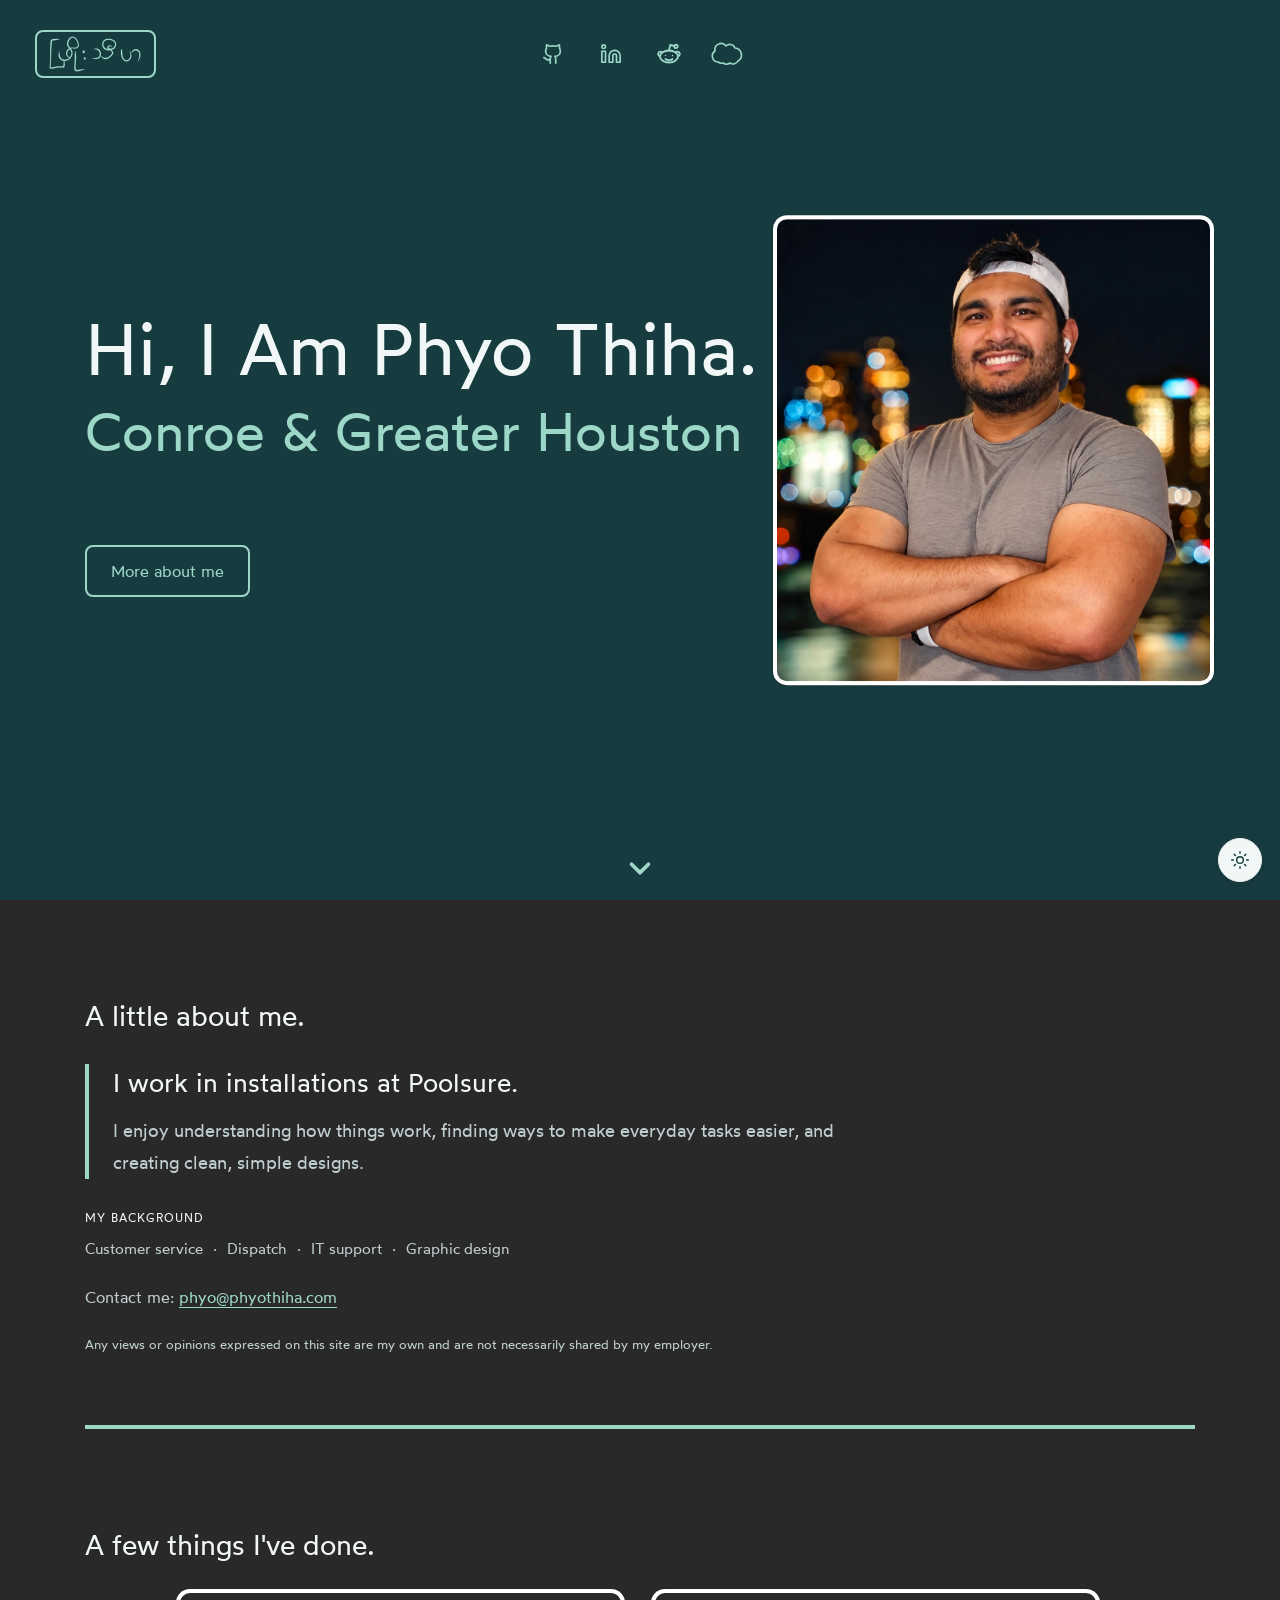
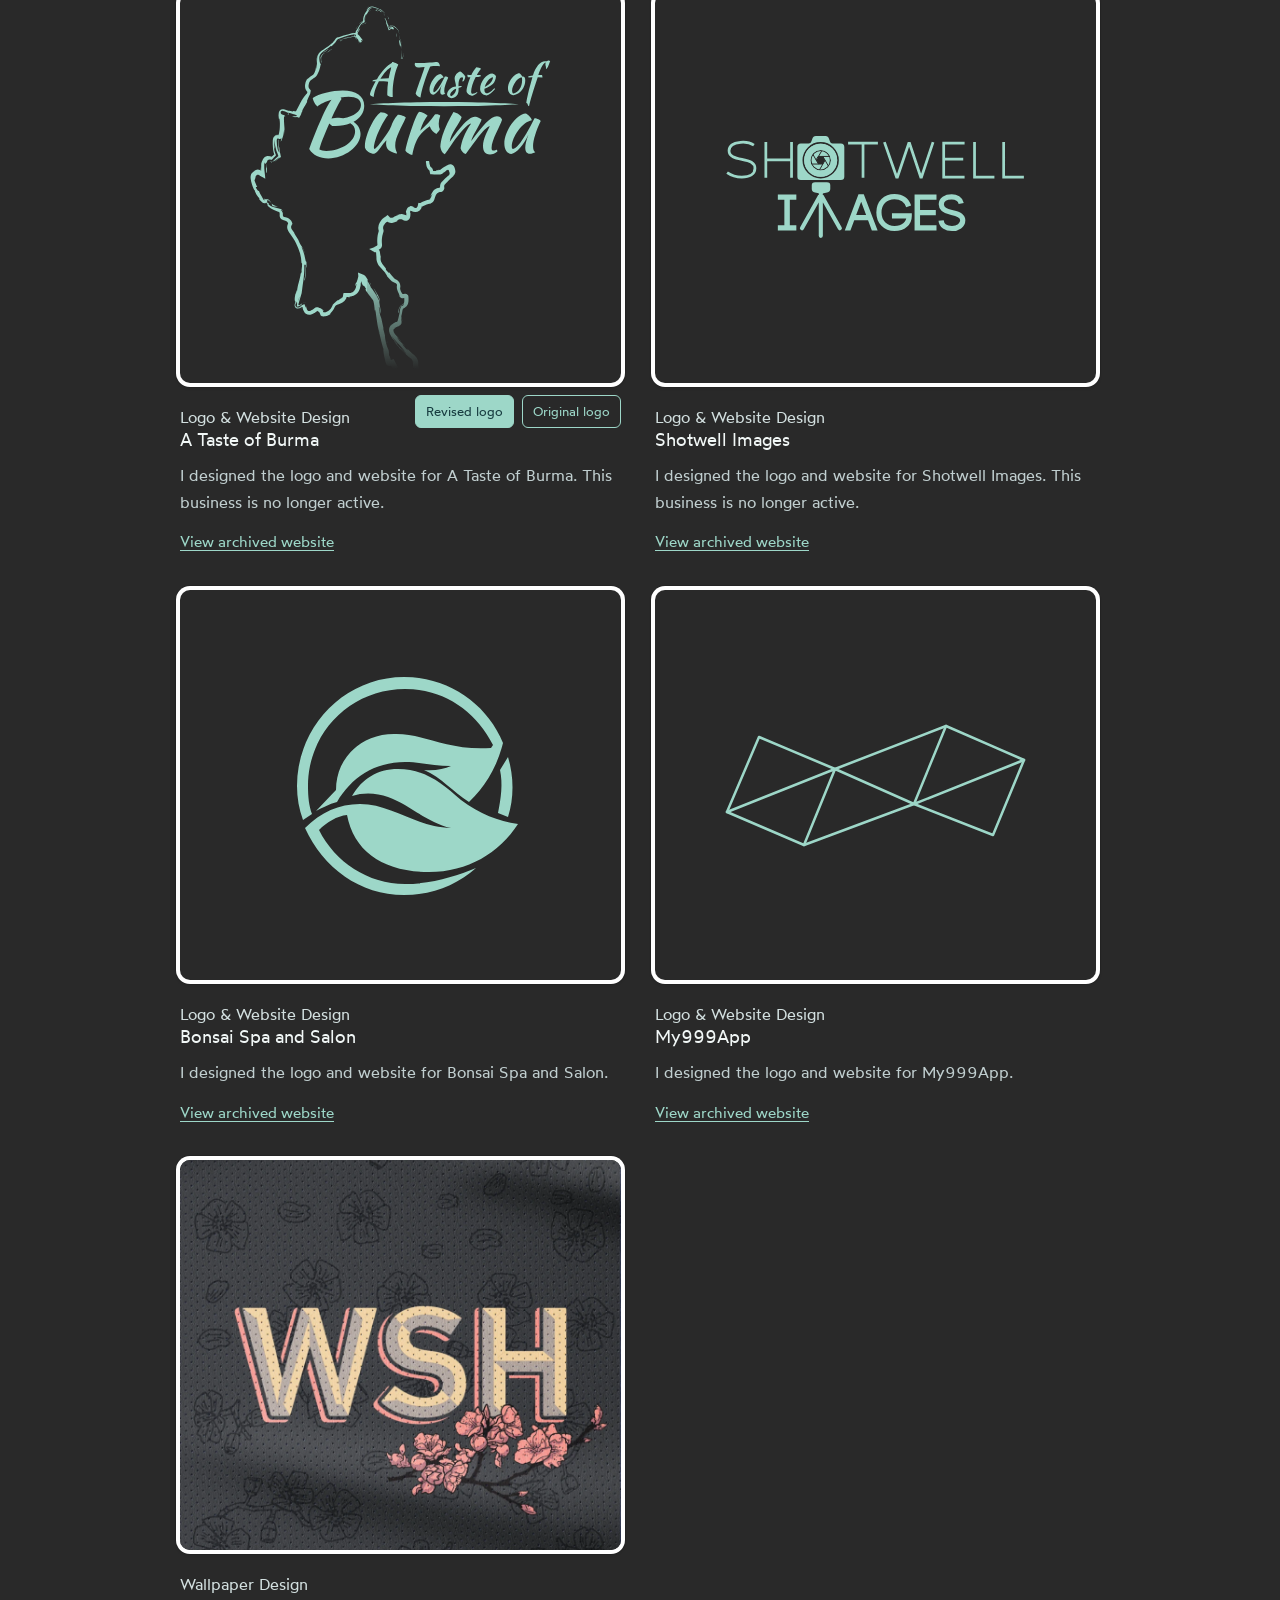
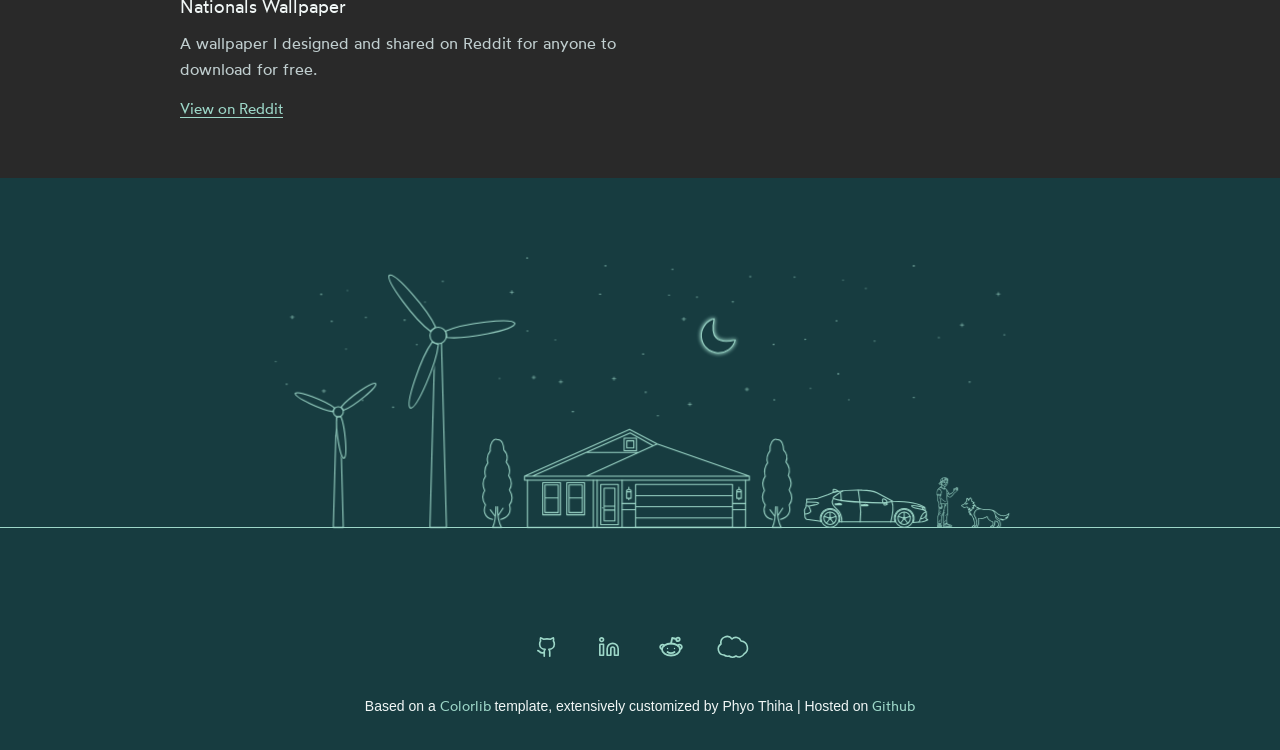
==== index.html @ 11a1e2e9 "Add cool white emerald light theme" ====
<!doctype html>
<html class="no-js" lang="en">

<head>
    <meta charset="utf-8">
    <meta http-equiv="x-ua-compatible" content="ie=edge">
    <title>Phyo Thiha | Conroe &amp; Greater Houston</title>
    <meta name="description" content="Meet Phyo Thiha in Conroe and the Greater Houston area, Texas. Explore his personal website, background, and design projects.">
    <link rel="canonical" href="https://phyothiha.com/">
    <meta name="viewport" content="width=device-width, initial-scale=1">

    <!-- <link rel="manifest" href="site.webmanifest"> -->
    <link rel="shortcut icon" type="image/x-icon" href="img/favicon.png">
    <!-- Place favicon.ico in the root directory -->

    <!-- CSS here -->
    <link rel="stylesheet" href="css/bootstrap.min.css">
    <link rel="stylesheet" href="css/font-awesome.min.css">
    <link rel="stylesheet" href="css/slicknav.css">

    <link rel="stylesheet" href="css/style.css">
    <!-- <link rel="stylesheet" href="css/responsive.css"> -->

    <style>

      .about-introduction { border-left: 3px solid #b88755; padding-left: 24px; max-width: 760px; }
      .about-introduction .about-lead { color: #311e25; font-size: 26px; line-height: 1.4; margin: 0 0 14px; }
      .about-introduction .about-approach { font-size: 18px; line-height: 1.8; margin: 0; color: #626262; }
      .about-background { margin: 28px 0 20px; font-size: 15px; line-height: 1.9; color: #626262; }
      .about-background-label { display: block; color: #311e25; font-size: 12px; font-weight: 600; letter-spacing: 1px; text-transform: uppercase; margin-bottom: 5px; }
      .about-background span[aria-hidden] { padding: 0 6px; }
      .about-contact { font-size: 16px; margin: 0 0 22px; }
      .about-contact a { color: #845022; text-decoration: underline; text-underline-offset: 4px; }
      .about-contact a:hover { color: #311e25; }
      .about-contact a:focus-visible { outline: 2px solid #845022; outline-offset: 4px; }
      .about-disclaimer { max-width: 700px; font-size: 13px; line-height: 1.7; color: #737373; margin: 0; }
      @media (max-width: 575px) {
        .about-introduction { padding-left: 18px; }
        .about-introduction .about-lead { font-size: 22px; }
        .about-introduction .about-approach { font-size: 16px; }
      }

      .single_gallery { margin-bottom: 32px; }

      .burma-logo-stage { display: block; position: relative; background: white; }
      .single_gallery .thumb .burma-original { position: absolute; inset: 0; width: 100%; height: 100%; object-fit: contain; opacity: 0; transition: opacity 220ms ease; background: white; }
      .burma-logo-stage.show-original .burma-original { opacity: 1; }
      .logo-switch { display: flex; justify-content: flex-end; width: 441px; max-width: 100%; gap: 8px; margin: 12px 0 16px; flex-wrap: wrap; }
      .logo-switch[hidden] { display: none; }
      .logo-switch button { border: 1px solid #b88755; border-radius: 6px; background: white; color: #845022; font: inherit; font-size: 13px; padding: 6px 10px; cursor: pointer; }
      .logo-switch button[aria-pressed="true"] { background: #845022; color: white; }
      .logo-switch button:hover { background: #f4ece4; color: #311e25; }
      .logo-switch button:focus-visible { outline: 2px solid #845022; outline-offset: 3px; }
      @media (prefers-reduced-motion: reduce) { .single_gallery .thumb .burma-original { transition: none; } }

      .portfolio-divider { border-top: 4px solid #e4ddd7; }
      .page-loader {
        position: fixed;
        inset: 0;
        z-index: 10000;
        display: grid;
        place-items: center;
        box-sizing: border-box;
        padding-bottom: calc(30vh + 120px);
        background: #fff;
        opacity: 1;
        transition: opacity 500ms ease;
      }
      .page-loader[hidden] { display: none; }
      .page-loader.is-finished { opacity: 0; pointer-events: none; }
      .page-loader img { width: 67px; height: 67px; max-width: 55vw; object-fit: contain; }
      .page-loader-label { position: absolute; width: 1px; height: 1px; overflow: hidden; clip-path: inset(50%); }
      @media (prefers-reduced-motion: reduce) {
        .page-loader { transition: none; }
        .page-loader img { display: none; }
        .page-loader-label { position: static; width: auto; height: auto; clip-path: none; color: #311E25; }
      }
    </style>

    <link rel="stylesheet" href="css/palette-preview.css">
    <script>
      // Restore the selected theme before the page paints.
      try { document.documentElement.dataset.theme = localStorage.getItem('phyo-color-theme') || 'dark'; }
      catch (e) { document.documentElement.dataset.theme = 'dark'; }
    </script>
    <link rel="stylesheet" href="css/theme.css">
    <link rel="stylesheet" href="css/wotfard.css">
<style id="burma-original-art-styles">
.burma-original-art { display:block; width:100%; height:100%; color:#173c40; }
html[data-theme="dark"] .burma-logo-stage .burma-original { background:#292929; }
html[data-theme="dark"] .burma-original-art { color:#9dd7c8; }
</style>
<style id="project-vector-logo-styles">
html { --project-logo-color:#173c40; }
html[data-theme="dark"] { --project-logo-color:#9dd7c8; }
.single_gallery .thumb :is(.bonsai-theme-logo,.shotwell-theme-logo,.my999app-theme-logo,.burma-theme-logo) { display:block; width:100%; height:auto; color:var(--project-logo-color); background:transparent; }
.burma-logo-stage { background:transparent; }
</style>
<style id="burma-caption-alignment">
@media (min-width: 992px) {
  .single_gallery .thumb:has(.logo-switch) { position: relative; }
  .single_gallery .thumb > .logo-switch { position: absolute; top: 100%; left: 0; }
}
</style>
<script type="application/ld+json">
{
  "@context": "https://schema.org",
  "@type": "ProfilePage",
  "@id": "https://phyothiha.com/#profile",
  "url": "https://phyothiha.com/",
  "mainEntity": {
    "@type": "Person",
    "@id": "https://phyothiha.com/#phyo-thiha",
    "name": "Phyo Thiha",
    "url": "https://phyothiha.com/",
    "image": "https://phyothiha.com/img/about/portrait-framed.webp",
    "sameAs": [
      "https://github.com/pthih",
      "https://www.linkedin.com/in/phyo-thiha-53997653/",
      "https://www.reddit.com/user/truteki/",
      "https://trailblazer.me/id/pthiha"
    ]
  }
}
</script>
    <link rel="stylesheet" href="css/monitor-light-theme.css">
</head>

<body>
    <button class="theme-toggle" type="button" aria-label="Switch to light mode" aria-pressed="false">
      <svg aria-hidden="true" width="20" height="20" viewBox="0 0 24 24" fill="none" stroke="currentColor" stroke-width="1.7" stroke-linecap="round">
        <circle cx="12" cy="12" r="4"/><path d="M12 2v2m0 16v2M2 12h2m16 0h2M5 5l1.5 1.5m11 11L19 19M5 19l1.5-1.5m11-11L19 5"/>
      </svg>
      <span class="theme-toggle-label">Switch to Light</span>
    </button>
    <div id="page-loader" class="page-loader" role="status" hidden>
      <img src="img/loading.gif" alt="" width="150" height="150">
      <span class="page-loader-label">Loading…</span>
    </div>
    <script src="js/page-loader.js"></script>
    <!--[if lte IE 9]>
            <p class="browserupgrade">You are using an <strong>outdated</strong> browser. Please <a href="https://browsehappy.com/">upgrade your browser</a> to improve your experience and security.</p>
        <![endif]-->

    <!-- header-start -->
    <header>
        <div class="header-area ">
            <div id="sticky-header" class="main-header-area">
                <div class="container-fluid ">
                    <div class="header_bottom_border">
                        <div class="row align-items-center header-layout-row">
                            <div class="col-xl-3 col-lg-2 header-logo-column">
                                <div class="logo">
                                    <span class="header-logo-frame"><img class="sea-glass-header-logo" src="img/header-logo.svg" alt="Phyo Thiha"></span>
                                </div>
                            </div>


                            <div class="col-xl-6 col-lg-7 header-social-column">
                                <div class="main-menu  d-none d-lg-block">
                                    <nav>
                                        <ul id="navigation" class="header-socials">
<li><a class="header-social-link" href="https://github.com/pthih" aria-label="Phyo Thiha on GitHub" title="GitHub"><svg aria-hidden="true" focusable="false"
  class="lucide lucide-github"
  xmlns="http://www.w3.org/2000/svg"
  width="22"
  height="22"
  viewBox="0 0 24 24"
  fill="none"
  stroke="currentColor"
  stroke-width="1.8"
  stroke-linecap="round"
  stroke-linejoin="round"
>
  <path d="M15 22v-4a4.8 4.8 0 0 0-1-3.5c3 0 6-2 6-5.5.08-1.25-.27-2.48-1-3.5.28-1.15.28-2.35 0-3.5 0 0-1 0-3 1.5-2.64-.5-5.36-.5-8 0C6 2 5 2 5 2c-.3 1.15-.3 2.35 0 3.5A5.403 5.403 0 0 0 4 9c0 3.5 3 5.5 6 5.5-.39.49-.68 1.05-.85 1.65-.17.6-.22 1.23-.15 1.85v4" />
  <path d="M9 18c-4.51 2-5-2-7-2" />
</svg>
</a></li>
<li><a class="header-social-link" href="https://www.linkedin.com/in/phyo-thiha-53997653/" aria-label="Phyo Thiha on LinkedIn" title="LinkedIn"><svg aria-hidden="true" focusable="false"
  class="lucide lucide-linkedin"
  xmlns="http://www.w3.org/2000/svg"
  width="22"
  height="22"
  viewBox="0 0 24 24"
  fill="none"
  stroke="currentColor"
  stroke-width="1.8"
  stroke-linecap="round"
  stroke-linejoin="round"
>
  <path d="M16 8a6 6 0 0 1 6 6v7h-4v-7a2 2 0 0 0-2-2 2 2 0 0 0-2 2v7h-4v-7a6 6 0 0 1 6-6z" />
  <rect width="4" height="12" x="2" y="9" />
  <circle cx="4" cy="4" r="2" />
</svg>
</a></li>
<li><a class="header-social-link" href="https://www.reddit.com/user/truteki/" aria-label="Phyo Thiha on Reddit" title="Reddit"><svg aria-hidden="true" focusable="false" width="24" height="24" viewBox="0 0 24 24" fill="none" stroke="currentColor" stroke-width="1.8" stroke-linecap="round" stroke-linejoin="round"><path d="M12 8.5 13.2 3l4.2 1"/><circle cx="19" cy="4.4" r="1.7"/><path d="M5.2 10.5a2.3 2.3 0 1 0-2.4 3.7m16-3.7a2.3 2.3 0 1 1 2.4 3.7"/><ellipse cx="12" cy="14.5" rx="9" ry="6"/><circle cx="8.5" cy="13.5" r=".7" fill="currentColor" stroke="none"/><circle cx="15.5" cy="13.5" r=".7" fill="currentColor" stroke="none"/><path d="M8.5 17c1.8 1.4 5.2 1.4 7 0"/></svg></a></li>
<li><a class="header-social-link" href="https://trailblazer.me/id/pthiha" aria-label="Phyo Thiha on Salesforce" title="Salesforce"><svg aria-hidden="true" focusable="false" width="34" height="26" viewBox="0 0 34 26" fill="none" stroke="currentColor" stroke-width="1.6" stroke-linecap="round" stroke-linejoin="round"><path d="M8 21a6 6 0 0 1-3-11 6.2 6.2 0 0 1 11-5 5.5 5.5 0 0 1 9 2 7 7 0 0 1 3 13 5.5 5.5 0 0 1-8 2 6 6 0 0 1-7 0 6 6 0 0 1-5-1Z"/></svg></a></li>
</ul>
                                    </nav>
                                </div>
                            </div>
                            <div class="col-12">
                                <div class="mobile_menu d-block d-lg-none"></div>
                            </div>
                        </div>
                    </div>

                </div>
            </div>
        </div>
    </header>
    <!-- header-end -->

    <!-- slider_area_start -->
    <div class="slider_area">
        <div class="single_slider  d-flex align-items-center slider_bg_1">
            <div class="container">
                <div class="row align-items-center position-relative">
                    <div class="col-lg-9">
                        <div class="slider_text">
                            <h1 class="personal-intro"><span class="intro-greeting">Hi, I am Phyo Thiha.</span>
                                <span class="intro-location">Conroe &amp; Greater Houston</span></h1>
                            <a class="more-about-link" href="#about-me">More about me</a>

                        </div>
                    </div>
                    <div class="my_img">
                        <img class="framed-portrait" src="img/about/portrait-framed.webp" alt="Phyo Thiha" width="1126" height="1200">
                    </div>
                </div>
            </div>

            <div class="intro-scroll-cue">
                <a class="intro-down-link" href="#about-me" aria-label="Scroll to About me">
                    <svg class="intro-down-icon" width="30" height="30" viewBox="0 0 32 32" fill="none" aria-hidden="true">
                        <path d="M7 12L16 21L25 12" stroke="currentColor" stroke-width="4" stroke-linecap="round" stroke-linejoin="round"/>
                    </svg>
                </a>
            </div>
        </div>
    </div>
    <!-- slider_area_end -->

	<!-- Start Sample Area -->
	<section class="sample-text-area">
		<div class="container box_1170">
			<h3 class="text-heading" id="about-me" tabindex="-1">A little about me.</h3>
            <div class="about-introduction">
                <p class="about-lead">I work in installations at Poolsure.</p>
                <p class="about-approach">I enjoy understanding how things work, finding ways to make everyday tasks easier, and creating clean, simple designs.</p>
            </div>
            <p class="about-background"><span class="about-background-label">My background</span>Customer service <span aria-hidden="true">·</span> Dispatch <span aria-hidden="true">·</span> IT support <span aria-hidden="true">·</span> Graphic design</p>
            <p class="about-contact">Contact me: <a href="mailto:phyo@phyothiha.com">phyo@phyothiha.com</a></p>
            <p class="about-disclaimer">Any views or opinions expressed on this site are my own and are not necessarily shared by my employer.</p>
		</div>
	</section>
	<!-- End Sample Area -->


		<div class="container box_1170">
			<div class="section-top-border portfolio-divider" role="separator">
		</div>


	<!-- Start Sample Area -->

		<div class="portfolio-section">
            <h3 class="text-heading portfolio-heading">A few things I've done.</h3>




            <div class="row justify-content-center">
                <div class="col-xl-10 col-lg-10">

                    <div class="row">
                        <div class="col-xl-6 col-lg-6 col-md-6">
                            <div class="single_gallery">
                                <div class="thumb">
                                    <a class="burma-logo-stage" href="https://web.archive.org/web/20180308060430/http://tasteofburma.com/" aria-label="View archived A Taste of Burma website">
                                        <svg xmlns="http://www.w3.org/2000/svg" width="441" height="390" aria-label="A Taste of Burma revised logo" class="burma-theme-logo" viewBox="0 0 441 390"><defs><mask id="site-revised-burma-border-text-clearance" width="612" height="792" x="0" y="0" maskUnits="userSpaceOnUse" style="mask-type:luminance"><path fill="#fff" d="M0 0h612v792H0z"/><path d="M250 110.95h320V281H250z"/></mask><mask id="site-revised-southern-fade-mask" width="850" height="1100" x="-50" y="-50" maskUnits="userSpaceOnUse" style="mask-type:luminance"><path fill="url(#site-revised-southern-fade)" d="M-50-50h850v1100H-50z"/><path fill="#fff" d="M-50-50h300v1100H-50z"/></mask><linearGradient id="site-revised-southern-fade" x1="0" x2="0" y1="463" y2="628" gradientUnits="userSpaceOnUse"><stop offset="0" stop-color="#fff"/><stop offset="1"/></linearGradient></defs><g mask="url(#site-revised-southern-fade-mask)" transform="matrix(.6 0 0 .6 36.9 -.6)"><g fill="currentColor" mask="url(#site-revised-burma-border-text-clearance)"><path d="M328.92 276.73c-1.31 2.96-.09 2.2-.13 2.7.47-1.26.7-2.05.78-2.54.1-.51.03-.7-.09-.72-.23-.04-.7.59-.56.56m-13.86-44.39c0 .02.68.12.67.11l-.18-.1q-.2-.08-.46-.3-.59-.39-1.19-1.3c-.4-.62-.72-1.47-.96-2.1-.23-.66-.36-1.13-.36-1.13a18 18 0 0 0 1.03 2.96c.3.66.64 1.06.93 1.38.28.32.53.47.52.48m-23.01-35.57q.55.05 1.22 0 .75-.03 1.64-.1c1.33-.08 2.8-.3 4.4-.46h2.45l1.3-.03c.43 0 .9-.05 1.3.03q1.25.16 2.45.67c.77.33 1.54.93 1.94 1.76.53 1.25.76 2.65.57 3.94-.11.63-.36 1.14-.57 1.74l-.76 1.96c-.17.36-.3.72-.49 1.08-.17.36-.39.73-.53 1.08-.42.87-.37.98-.4 1.32a4 4 0 0 0 .28 1.81c-.06-.02.22 1.15.25 1.16 0 0 .68.56 1.5 1.05l.29.18.03.02.02.02.18.21.01.01.08.06.15.12.54.44c.17.14.28.18.4.35l.18.22-.22-.38-.17-.22-.34-.45-.17-.23-.09-.1-.27-.35-.31-.36q-.63-.72-1.09-1.4-.42-.7-.61-1.28c-.1-.39-.15-.73-.12-1.14l.02-.15c0-.06-.03-.06.06-.23l.36-.81c.27-.55.58-1.1.78-1.63.47-1.09.76-2.05 1.05-2.87q.22-.6.37-1.23.09-.68.06-1.4c-.04-.96-.3-1.9-.68-2.78-.86-1.64-2.51-2.22-4.05-2.55-.76-.2-1.67-.1-2.5-.12h-2.45c-.4.02-.78-.04-1.19.04l-1.18.17-2.26.3-1.08.15-.5.06-.4.07zm-26.96 2.21c.86.22-.47.41-.74.45l5.66 7.72q.05-.13 0 0l-5.66-7.72 1.6-.15q.21 0 .47-.04c.18 0 .17-.03.28-.05.16-.03.31-.05.55-.07l3.4-.81c-.64.07-.82.07-1.19.1l-2.04.43c-.08.02-.25.06-.28.05H267l-.32.02-.16.02-.44.02z"/><path d="M269.46 198.41c5.36-1.17-3.6.28 0 0m-1.16-15.23q.02 0 .46.29.44.27 1.18.79c.95.69 2.11 1.76 2.99 3.06a11 11 0 0 1 1.84 5.38l.03.54a10 10 0 0 0-.22-3.26c-.3-1.36-.98-2.79-1.76-3.88-.77-1.11-1.62-1.9-2-2.28s-.27-.37.61.32l-.96-.79-.96-.65c-.59-.42-1.25-.77-1.8-1.07-.34-.19-.38-.2-.55-.27l-.39-.17-.17-.08-.05-.02h-.02v-.01h-.02l-2.38 4.45.1-.21q.2-.41.47-.69c.34-.4.67-.8.98-1.03.3-.25.43-.4.6-.52q.47-.35.48-.33l-.4.26-.46.4c-.18.16-.51.4-.77.71-.27.36-.58.62-.82 1.03q-.1.16-.16.34l-.02.04 2.06-3.84v.01l.04.02.06.05.25.18.28.2.14.1.2.14q.56.36 1.13.79"/><path d="m266.08 183.69-.02.13-.02.15-.01.1v.04c-6.65-1.61-1.85-.45-3.33-.8l.15.07.64.32c.2.17.53.11.83.01.3-.09.6-.27.86-.45q.4-.08.78-.22c.18-.06.14-.06.14-.06h.02l.04.04c0 .03.06.04.07.06q.03.03.04 0-.16.15-.17.14l.21-.16.02-.04q0-.05-.03-.09l-.03-.01c-.05 0 .09-.03-.17.07l-.6.2-.32.07c-.1.05-.22.16-.35.22a2.5 2.5 0 0 1-1.07.34l-.2-.08-.37-.2-.4-.19-.05-.02-.02-.02h-.02c-3.03-.74 4.12 1 3.38.81z"/><path d="M273.26 189.44s-.27-.78-.97-1.8a12 12 0 0 0-3.17-3.14l-1.02-.67-1.07-.6c-.4-.23-.56-.29-.76-.38l-.55-.25h-.01l-1.58 2.93.01-.04.04-.08.08-.16a3 3 0 0 1 .55-.73q.39-.51.7-.78.36-.29.46-.4l-.48.42q-.32.3-.56.6c-.16.24-.34.35-.48.57l-.2.34-.1.2-.02.05v.01l1.4-2.59h.01l.04.03q.28.19.82.35c.46.19 1.33.5 2.25.92-.57-.13-.25.06.75.71.96.67 2.7 1.93 3.86 4.49m-.01 7.3-.37 1.19-.35.9q-.16.45-.33.77l-.32.68a32 32 0 0 1-1.03 2.03c-.48.81-.45.27.66-3.25a107 107 0 0 0-2.64 7.64l-4.44-6.04c2.03-.28 1.94-.48-.03-.53l4.96 6.77q.57-1.16 1.55-3.55l1.07-2.66c.2-.5.4-.98.6-1.58l.32-1zm16.5 2.02 2.69-.35 1.85-.24.95-.08 2.64-.65q.51-.13 1-.23l.88-.1.87-.1c-.7.1-1.77.05-3.03.28l-1.97.26c-.66.1-1.44.16-1.94.27-2.24.4-4.15.76-3.94.94m-3.39-43.71c-.03-.18-.15-.08-.33.18-.2.26-.49.68-.8 1.12a9 9 0 0 1-1.8 2.12l-.17.3q-.16.29-.5.76c-.45.61-1.03 1.46-1.82 2.17-.38.36-.74.75-1.13 1.04l-1.1.78q-.5.35-.79.53l-.3.16c.49-.17 1-.52 1.56-.83l.85-.51q.42-.3.82-.64a17 17 0 0 0 2.92-3.01l1.02-1.53c.32-.48.5-.92.73-1.3.41-.75.71-1.26.84-1.34"/><path d="M283.42 158.47s.37-.65.83-1.62l.62-1.67c.21-.62.33-1.25.49-1.9l.1-.48.08-.38.1-.67.19-1 .13-.62c-.13.27-.31.87-.46 1.47l-.21.94-.3 1.09c-.33 1.4-.84 2.45-1.1 3.2-.72 1.49-.79 1.83-.47 1.64m-18.64 23.82-.07.47-.07.56q0 .16-.04.34v.1l-.01.05v.02c-3.78-1.06-1.05-.29-1.89-.52l.03.01.51.26c.18.07.34.2.54.24q.36-.04.7-.16c.31-.1.22-.19.21-.26 0-.02.04.02.05.03l.24.32c.1.12.23.22.28.23l.01-.01-.25.27c-.16.24-.34.4-.5.6q-.24.3-.39.68v.01l.96-1.75.02.01.04.02.07.03.14.06.57.24.36.17.42.21q.82.43 1.54.9c.96.63 1.79 1.33 2.39 2.03a9 9 0 0 1 1.27 1.83q.2.35.27.56l.09.2-.1-.24q-.09-.25-.33-.67a10 10 0 0 0-1.58-2.13 14 14 0 0 0-3.95-2.76l-.24-.12-.16-.07-.33-.14-.33-.15-.09-.04h-.02v-.01h-.01l-1 1.82.04-.11q.1-.21.23-.41c.16-.27.39-.43.59-.72q.15-.2.33-.37c.04-.04 0 0 .01 0a1 1 0 0 1-.33-.32q-.1-.12-.13-.19c-.01 0-.05-.08-.05-.03l.02.09c0 .03-.13.08-.19.1q-.22.12-.47.18c-.15.03-.34.1-.48.05l-.38-.19-.38-.19-.2-.1-.04-.01c-.44-.13 3.83 1.06 2.02.55v-.01l.01-.04.07-.56q.07-.53.16-.99c.1-.58.24-1.06.3-1.32l.13-.39c0 .03-.15.3-.3.77-.1.22-.16.47-.21.66zm42.97-45.21s-.05.22-.22.55c-.15.33-.4.82-.73 1.37a12 12 0 0 1-1.24 1.58 14 14 0 0 1-2.8 2.27c-.44.28-.76.43-1.08.62q-.99.51-1 .5l.46-.21 1.35-.71q.46-.28 1-.64l.54-.37.63-.51c.42-.36.83-.71 1.3-1.27.44-.52.86-1.05 1.24-1.77q.28-.5.52-1.03.2-.54.37-1.1.16-.55.25-1.09l.1-1c.01-.32.03-.67.01-.95l-.07-.79a12 12 0 0 0-.77-2.96l-.23-.52.34.84q.15.45.3 1.05l.16.6q.07.37.11.76c.17.95.09 2.25-.07 3.16a13 13 0 0 1-.47 1.62m-.83-20.22c-.04 1.68.42.62.86-.42.43-.88.8-1.56.66-.25.39-1.94 1.16-4.43 1.7-7.3.26-1.44.45-3.04.47-4.72.02-.83-.09-1.77-.16-2.61-.02-.25-.05-.37-.08-.5l-.09-.41-.17-.8.14.85c.04.32.1.48.11 1l.06 1.38v.7l-.04.63c-.08.84-.16 1.75-.33 2.49l-.25 1.18q-.13.56-.3 1.1l-.3 1.08-.34 1-1.34 3.74c-.19.57-.4 1.06-.6 1.86m1.72-24.13c.4 2.25.91 4.58 1.47 7.12-.41-2.4-.87-4.77-1.47-7.12m-13.1 50.93c.28-.2.42-.17.68-.23.24-.04.56-.15 1.03-.09h.17l.1-.02.17-.02 1.14-.25-1.06.05h-.25l-.12-.03c-.09-.02-.17-.04-.2.08-.2-.14-.44-.3-.68-.38q-.24.12-.45.32l-.2.21Z"/><path d="M296.47 142.77h.05c.16-.08.34-.1.52-.14l.39-.08.78-.2q.76-.2 1.61-.49c.53-.15 1.17-.45 1.75-.7q.48-.24.96-.52-.48.28-.96.52c-.58.25-1.22.54-1.75.7q-.84.29-1.62.47l-.78.2q-.2.04-.38.1c-.2.03-.4.04-.57.14m-1.51 1.52.58-.63c-.25.14-.42.3-.58.63m-22.68 20.64c.08-.42.34-.9.76-1.18.41-.32.93-.47 1.39-.7.18-.08.32-.12.53-.22l.66-.34 1.1-.63c.6-.45.98-.82 1.06-.98s-.13-.14-.72.12q-.44.23-1.22.47l-.86.28q-.25.09-.5.15l-.43.08c-.08 0-.29.02-.5.06-1.03.57-.49.7-.33.92.1.11.11.25-.09.46-.14.27-.65.57-.85 1.51m19.09-18.11a8 8 0 0 1-2.54 2.01c-.5.24-1.03.26-1.55.34s-1.1.09-1.65.15l-.25.01-.1.02h-.08c.01-.02-.03-.06-.18.16.12 0 .3 0 .41.08q.1.05.17.13c.04.05.08.1.04.35l.04-.2.02-.1-.1-.08q-.11-.07-.22-.17l-.14-.14-.04-.04.04.07c.04.06.2.36.18.38q.02 0 .05-.05c.03-.02.15-.04.24.04.57-.07 1.16-.12 1.68-.24.53-.14 1.05-.2 1.54-.48a8 8 0 0 0 2.44-2.24m2.79-3.65-.12.16c-.09.1-.17.22-.35.42l-.27.3-.14.16-.04.05-.02.02h-.01v.01l.06-.06-.06.07c-.06.08-.2.22-.2.24l-.1.15-.96 1.36c-.34.47-.58.77-.58.77s.2-.21.47-.55l.95-1.16.3-.34.17-.17.32-.3.33-.6zm13.72-34.02c.35-2.02.85-4.4.6-7.38l-.83-6.55.3 3.7.17 1.86.05.47.02.23v1.6c-.1 3.4-1.05 6.06-1.74 8.36.03.36 0 1.07.16 1.07.16-.03.49-.58 1.27-3.36m-3.97 15.47.01-.28c-.11.18-.17.34 0 .28m-14.68-67.77.16.05.12-.23Zm16.82 55.31c-.32.87-.53 1.56-.72 2.22-.15.65-.29 1.14-.38 1.8-.18 1.25-.28 2.3-.35 3.34.23-1.31.46-2.75.73-4.08a47 47 0 0 1 1.11-4c-.02-.32-.08-.4-.4.72m.56-31.92.28 3.07c.1 1.07.11 2.2.19 3.35 0-.95.08-2.41-.05-3.69a11 11 0 0 0-.42-2.73m-2.37 43.71v.17c.26-.34.16-.3 0-.17m0 0v-.11l.01-.2.07-.64.12-1.22.17-2.26-.5 3.05-.11.71-.05.35-.02.18v.47l-.01.06.04-.06q.15-.21.28-.33"/><path d="M281.87 51.57q.28.17.72 1.28c.15.35.28.79.48 1.26q.3.72.63 1.57.64 1.68 1.4 3.77a50 50 0 0 1 .73 2.15l.35 1.14c.07.17.1.45.2.54l.49-.31 1.92-1.3c.65-.4 1.3-.88 2.07-1.08.5-.31.91.09 1.28.23q.55.25 1 .43.89.34 1.36.36c.65.03.8-.39.54-1.12q-.2-.56-.69-1.3-.24-.37-.54-.77l-.31-.4-.17-.2q-.03-.06-.1-.12a4 4 0 0 0-1.06-.49c-.48-.13-.55-.1-.72-.12l-.47-.03-.15-.04q-.13-.04-.26-.05l-.45-.03q-.42 0-.72-.04c-.1.19-.16.36-.44.68l-.16.2-.1.1c-.04.04-.1.12-.1.07q-.14-.11-.34-.43c-.26-.43-.67-1.18-1.23-2.48 0 .36.14 1.08.32 1.97l.31 1.47.17.8.04.21c.02.05.01.2.07.13l.28-.14c1-.56 1.97-1.21 2.56-1.25h.2l.3.06q.32.06-.05.14c-.05.01-.16.02-.2.04l-.08.06-.25.17q-.3.2-.8.62c-.9.67-1.64 1.31-2.31 1.8l-.43.3c-.07-.1-.1-.29-.16-.42l-.26-.8-.39-1.33a15 15 0 0 1-.56-3.33l-.08-.84c-.03-.25-.12-.76-.24-1.31.08 1.12-.22.9-.7-.05q-.3-.73-.68-1.9-.38-1.1-.82-2.6a18 18 0 0 0-2.17-4.95c-.78-1.15-1.42-1.6-1.46-.92l.21.35c.13.23.33.55.5.96l.63 1.4q.29.8.58 1.67c.38 1.15.59 2.35.83 3.23l.38 1.48c-.18.23-1.24-3.22-.9-.5"/><path d="m303.25 67.16.72 3.57a95 95 0 0 1-.34-2.82l-.04-.34-.06-.5-.15-1a10 10 0 0 0-.7-2.09 12 12 0 0 0-1.18-2q-.35-.5-.75-.99l-.8-.88q-1.44-1.54-3.13-2.95-1.04-.6-1.86-1.04l-.38-.2-.53-.28a6 6 0 0 0-2.03-.64l-.27.01-.54.02h-.26l-.06.01-.05.03-.1.08q-.37.33-.6.64c-.33.39-.5.66-.63.88l.82-.6.43-.24.13-.04h.03l.1-.01h.22l.44-.01h.22a6 6 0 0 1 2.07.72l.07.04.16.1.3.2q1.34.84 2.84 1.92.75.55 1.5 1.17l.74.66.37.36.43.43c1.1 1.16 1.93 2.4 2.4 3.58.48 1.2.6 2.22.7 2.78l.12.73Zm3.25 19.06c-.3-.64-.56-1.65-.91-2.7s-.7-2.15-1-3.01c-.62-1.72-1.08-2.46-1.1.13l.59 3.19c.17.88.25 1.62.37 2.23.22 1.22.4 1.97.58 2.6.37 1.23.7 1.95 1.24 4.97-2.07-16.38 1.01 4.66.15-7.27.51 3.22.89 6.12 1.23 8.86a375 375 0 0 1-.57-8.56l-.01.38.01.08-.02-.01c-.02.72-.06.96-.09.15l-.06-.34c-.13-.1-.27-.38-.4-.7-.37-4.79.13-.78.4.7.05.05.1.17.15.19v-.07l-.36-2.57c-.24-1.53-.7-3.56-1.1-5.6l-1.63-8.14c.24 1.74.55 3.7.98 6.17l.73 4.14.45 2.44c.16.86.24 1.78.37 2.74m-26.88 68.91c.34-.4.36-.37.44-.38.3-1.06.46-1.43-.44.38"/><path d="M282.22 148.92c-.13.53-.16 1.05-.28 1.9-.07.43-.12.93-.3 1.62l-.32 1.13q-.24.6-.57 1.33c-.97 1.57-1.1 1.46-.96 1.05.14-.43.46-1.21.26-1.2a14 14 0 0 1-2.2 3.7c-.28.36-.33.53.11.27a8 8 0 0 0 2.56-2.68l.28-.6c.13-.29.22-.6.22-.6.2-.47.47-.93.64-1.43l.53-1.5c.29-.93.58-1.82.92-2.52.33-.72.74-1.13 1.07-1.28s.65-.2 1.2-.17c1.52 0 2.7.12 3.38-.27.66-.31.9-.46.65-.22a3.7 3.7 0 0 1-1.93.3l-2.18-.3a3 3 0 0 0-1.46 0c-.51.13-1.08.6-1.62 1.47m19.36-25.26 1.1-6.48c.15-.82.27-1.7.44-2.42q.21-1.09.47-2l.55-2.03s-.71 1.6-1.32 3.14l-.43 1.14-.34 1.06-.33 1.03.5-.25c-1.7 7.52-.84 6.07-.64 6.8M289.2 56.12l.3-.3c.11-.14.27-.41.24-.25l.25-.57-.06.07c-.2.32-.28.24-.4.22a1 1 0 0 1-.38-.14 4 4 0 0 1-.9-.7l.16.29.34.6zm-3.05-11.87.98.54-.32-.85c-.22-.5-.55-1.17-.87-1.83-.3-.67-.71-1.3-1-1.77l-.48-.79.31.73c.18.44.47 1 .65 1.6l.52 1.63c.15.44.21.74.21.74m-5.45 529.6 1.02 3.87a77 77 0 0 0-1.01-3.87m-5.7-28.38-.52-.62c.48 1.28.74 1.79.52.62M73.29 289.96c-1.07 5.78-2.58 12.21-1.65 11.56l.96-1.74c.08-4.07.35-7.18.69-9.82m63.04 233.84a6 6 0 0 1-1.6-.22 2.4 2.4 0 0 1-1.83-.45 3.2 3.2 0 0 1-1-1.7c.1.88.6 1.94 1.55 2.32.9.41 1.93.27 2.88.05m4.24-5.1q1.83-.54 3.62-1.15l1.78-.57.87-.29.43-.14c.15-.05.21.05.41-.11l.48 3.86-.54-3.74-.22-.1-.34.1-.75.25-1.67.55c-1.2.39-2.57.88-4.07 1.33m177.67 199.09.16 2.3.11 1.6.08.7c.8-7.02.02-4-.35-4.6m-150.36-613.1c-.54.98-.77 2.06-1 2.87-.94 5-.82 8.4-.97 11.3l.34-3.18.17-1.52.2-1.5c.12-.97.2-1.85.37-2.71l.17-1.2.07-.54.06-.58zM269.4 564.45c.65 2.37 1.03 3.36 1.2 3.25-.64-2.44-1.09-3.8-1.2-3.25m-105.9-433.5q.34-.61.64-1.19l.44-.94c.9-2.73 1.2-5.68 1.33-9.96-.1 1.1-.27 2.1-.38 3.17-.13 1.06-.35 2-.47 3.04q-.2.7-.34 1.41c-.1.48-.16.98-.33 1.4-.3.93-.42 1.72-.89 3.07m150.73 240.18c.06-.27.1-.6.13-.86-.12-.09-.1.31-.13.86m47.27-72.3v.03l.01.02-.36.15-.82.34c-.56-.7-1.13-1.39-2.36-2.88 1.58-.04 4.13-.02 6.54-.01a91 91 0 0 0-6.54 0l2.36 2.9.79-.34.25-.1.13-.05h.02v-.02ZM233.89 57.4c1-1.65 1.11-1.85.87-1.48s-.77 1.21-.87 1.48m13.43-10.27c.25.59.31 1.1.53 1.24-.2-.31-.33-.75-.53-1.24M156.2 163.1q.09.13.15.3c-.39-1.07-.34-.87-.15-.3m81.83-110.8a29 29 0 0 0-3.57 4.44l1.14-1.54c.54-.7 1.26-1.67 2.43-2.9m-.96.49a19 19 0 0 1 3.32-3.1c.23-.26.22-.33-.34.07q-.43.28-1.19 1.02-.79.73-1.8 2m-5.95 8.8c.88-1.22 1.22-1.64 1.76-2.45l1.6-2.4q-.7.93-.58.67l-1.04 1.67a24 24 0 0 1-1.1 1.63l-.26.35-.15.2Zm75.55 530.88q-.24-.3-.48-.67c-2.75-2.7-1.63-1.44.48.67M91.16 351.51c-.1-.1-.17-.13-.26-.22l.28.35Zm10.37 5.64a24 24 0 0 1-6.35-2.26c-1.6-.9-2.87-1.93-4-3.25 0 0 .03.27.13.67s.22.97.4 1.51a15 15 0 0 0 .88 2.23l1.38.29c.82.15 1.92.32 3.03.44 2.22.23 4.53.37 4.53.37"/><path d="M296.24 559.54c-.02 0-.27.27-.58.53-.16.13-.24.29-.35.4l-.15.17q.15-.27.25-.53l.3-.43q.26-.4.5-.62.44-.46.51-.45c.08-.01-.2.48-.48.93M241.92 79.6c.86.9.9.74.7.25-.74-.5-2.34-2.72-4.63-5.52.47.9 1.5 2.47 3.93 5.27m-11.2-10.8-.45-.05-.43-.1-.41-.02c-.28.01-.53-.06-.77 0l-1.33.2-1.88.27-.72.11q-.14.03-.03 0l.18-.03.34-.06 1.36-.2c1.09-.12 2.52-.63 4.14-.12m-93.17 438.3c-.17 2.05-1.06 5.07-2.25 8.43a81 81 0 0 1 2.25-8.43m126.7-4.65c.82 1.04 2.23 2.61 3.5 4.59.62.98 1.2 2.06 1.58 3.14a11 11 0 0 1 .55 2.25q.06.35.03.54c-.98-1.98-1.85-3.6-2.7-5.22-.86-1.63-1.81-3.34-2.97-5.3m39.65 130.07s-.2-.57-.53-1.42c-.32-.84-.73-2-1.17-3.1l-1.74-4.4c3.12 4.75 5.42 9.32 6.63 11.44 1.2 2.14 1.29 1.94-.15-2.44-.79 0-2.22-2.32-4-5.55-.9-1.6-1.9-3.46-2.92-5.45l-2.73-5.42-1.42-2.84-.71-1.43c-.25-.42-.5-.73-.74-1.1l-3.22 1.41-1.65.7c-.28.1-.53.29-.8.43l-.39.23-.2.11-.02.02h-.01c.12-2.26-.18 3.1-.15 2.55v.1c-.06.88-.28.99-.08.74q.11-.15.24-.26c.14-.14.32-.32.5-.44l.28-.2q.21-.16.42-.28c.29-.2.54-.32.89-.5.6-.32.33-.19.38-.23l-.03-.06c-.04-.1-.08-.13-.12-.29-.1-.23-.19-.57-.28-.91l-.64-2.48c-.86-3.28-1.68-5.5-2.39-5.7l-.67-6.22c.32 1.76.54 2 .86 3.74-1.13-12.13-3.71-8.45-6.43-23.83-.88-5.38-1.25-9.18-.2-5.6l-3.06-11.76c-.65-3.47-.02-2.72.63.74l-3.88-18.1.1.12a145 145 0 0 1-1.85-5.4 45 45 0 0 1-.9-3.04l-.66-2.5c-.32-4.54.64 2.2.8 1l-.35-1.5c-.22-.89-.45-2.13-.67-3.39l-.9-5.02c.11-2.14.58-1.08 1.11 1.37.26 1.2.53 2.76.78 4.44q.18 1.29.42 2.55l.4 2.54c.57-4.66.27-6.76-.45-10.15-.37-1.76-.77-3.85-1.2-6.86a106 106 0 0 1-.83-5.34l-.1-.78-.25-1.1c-.16-.76-.42-1.44-.67-2.17-.26-.74-.58-1.35-.89-2.07-.32-.64-.66-1.34-1.01-1.97l.26.4.7 1.1c.3.44.61 1.08.95 1.71q.5 1.03.97 2.26c.63 1.95.71 2.93.94 3.93l.3 1.58a33 33 0 0 0 .04-3.97 34 34 0 0 0-.4-2.02 25 25 0 0 0-3.05-6.7l-3.52-5.62-1.03-1.65-1.03-1.6-1.04-1.65-.97-1.64c.25.57.97 1.96 2 3.8l.76 1.38.8 1.55c.53 1.02 1.09 2.1 1.38 2.83.72 1.62 1.37 3.12 1.3 3.53q-.04.33-.65-.26-.62-.6-1.86-2.18l-.58-.98-.74-1.18c-.53-.8-1.12-1.74-1.78-2.6-1.31-1.8-2.93-3.73-4.7-5.9q.28-.23-.09-1.1a128 128 0 0 0-3.13-5.95c-.74-1.35-1.56-2.77-2.45-4.45l1.37-.14a81 81 0 0 0-3.2-5.04l-.38-.5-.49-.7a9 9 0 0 0-2.28-2.27q-.69-.46-1.53-.94c-.25-.13-.4-.2-.55-.26-.18-.09-.26-.12-.39-.17l-8.13-3.29.65 5.86c.01.1 0 .32-.02.56-.92 4.34-1.7 6.9-2.42 8.63-.73 1.7-1.4 2.48-2.02 3.37-1.6 6.57-.7 4.4.2 2.52.88-1.9 1.78-3.43.08 4.41-.63 2-1.5 3.59-2.44 4.86a9 9 0 0 1-3.22 2.82c-.28.22-.66.28-1 .43-.35.12-.7.3-1.03.35-.65.2-1.53.27-2.54.32l-.79.03-4.2-.04-2.9.03c-.95.05-2.12-.1-2.65.37q-.1 1.13-.28 2.35-.15 1.23-.4 2.42l-.22 1.2-.24.53c-.15.4-.35.63-.52.92q-.72.7-1.25 1.01-.48.31-.67.34c-.25.05-.08-.18.16-.48.49-.62 1-1.46.27-.95l-.12.16-.35.45c-.31.37-.8.87-1.38 1.37-1.15 1-2.62 2-2.62 2-1.55.72-1.21.2-1-.07-2.66 1.48-2.71 1.86-3.09 2.4-.2.27-.5.59-1.3 1.17l-.8.57q-.52.36-1.09.85c-.76.67-1.63 1.5-2.51 2.73q-.14.5-.58 1.34l-.48.98-.48 1.12a17 17 0 0 1-2.46 4.16 15 15 0 0 1-7.18 4.88l-.63.18-.5.1c-.33.09-.66.12-.99.18-.39.03-.77.14-1.17.1a7 7 0 0 1-1.43-.33c-.08-.04-.22-.06-.21-.16-.03-.17-.01-.34-.07-.51q-.06-.26-.19-.5l-.14-.24-.09-.11-.04-.06.05.1c-.52-1.06-.71-1.36-.65-1.46.06-.07.37.1.73.47q.27.26.56.6l.04.04s.02.03 0-.01l-.11-.18h.02l.06.03.1.03q.23.07.32-.16l-.42-.62c-.3-.46-.63-.77-.93-1.12a15 15 0 0 0-1.82-1.58c-1.12-.77-1.79-1.26-1.85-1.13q-1.96-.59-3.04-1c-.72-.27-1.08-.47-1.24-.51l-.5-.3c-.18-.05-.42.05-.62.07l-1.17.23-2 .3c-.77.59-1.52 1.18-2.18 1.63l-1.58 1.13a34 34 0 0 1-2.45 1.57c-.81.49-1.79.98-2.65 1.3-.8.3-1.9.59-3.15.22 0 0-.46-.24-.95-.79a6 6 0 0 1-.72-1 12 12 0 0 1-.95-2.23l-.42-1.38a38 38 0 0 1-.57-2.63l-.47-2.7c.6 4.34.64 5.26.1 4.69-.53-.59-1.47-2.83-2.3-5.35l-.13-.14c-.08.02-.2.1-.3.14l-.6.3-1.24.62c-.84.4-1.67.84-2.5 1.23l-2.5 1.11-1.2.53q-.57.21-1.16.36c.74.02 1.49-.08 2.14-.2l1.8-.28c1.1-.16 1.94-.36 2.6-.5l-1.97.85-2 .79c-.38.13-.7.28-1.15.42q-.72.22-1.52.35c-1.05.15-2.3.21-3.52-.48a3.6 3.6 0 0 1-1.38-1.45c-.3-.56-.41-1.1-.48-1.56-.1-.93-.04-1.63.03-2.1l.11-.73c.32-.86.5-.9.58-.4.11.46.02 1.6.33 2.92-.15-1.1 0-2.16.09-2.9.86-2.56 1.3-3.13 1.51-2.56q.15.45.15 1.6l-.02 1.22c-.02.45-.04.93-.02 1.34a4.4 4.4 0 0 0-.28 2.13c.1.6.6 1.09 1.4 1.32a7 7 0 0 0 2.35-.8l.26-.14.3-.18.61-.37q.61-.4 1.13-.7c1.4-.92 2.35-1.7 1.91-1.94-.64.3-1.55.7-2.62 1.13l-1.7.68q-.57.18-1.11.28c.66-.3 1.1-.63.73-.67-.2-.02-.58.1-1.04.24l-.6.15c-.09.04-.1.03-.15.1q-.05.16-.18.31c0 .02-.06.09-.07.09l.04-.03.15-.1c.13-.08.22-.1.55-.23l.12-.03.13-.08c.07-.03.17-.13.26-.2l.24-.22.25-.24s-.47-.58-.44-.67l5.47-18.87 1.31-10.38c.5-3.48 1.03-7.04 1.51-10.89.27-1.91.46-3.92.72-5.98.17-2.09.45-4.24.56-6.53.29-4.55.49-9.57-.08-15.16 1.3 5.54 1.76 1.16 3.01 1.39-.13.8-.18 1.68-.25 2.62q-.15 1.43-.19 3.06c0 1.08-.09 2.22-.15 3.42s-.07 2.46-.2 3.74a85 85 0 0 1-2.66 16.7c1.55-5.96 1.81-4.52 1.65-2.94 0 0 .94-5.22 1.48-10.56l.3-3.94c.08-1.26.07-2.45.1-3.45q.06-1.53.02-2.45l-.03-.93c.5.26.72-.88.88-2.81.03-.97 0-2.13 0-3.4-.02-1.28.04-2.68-.08-4.1-.36 1.11-.75.66-1.16-.75-.2-.7-.4-1.65-.61-2.76-.18-1.12-.56-2.38-.84-3.75-.3-1.37-.6-2.85-1.06-4.3-.43-1.47-.8-2.99-1.3-4.42q-.76-2.16-1.47-4.1c-.47-1.29-1.03-2.42-1.48-3.4.21-.37.67-.14 1.54 1.43.46.78.93 1.93 1.5 3.51q.44 1.2.96 2.71.44 1.56.92 3.5a30 30 0 0 0-.77-4.01 37 37 0 0 0-1.75-4.73q-.35-.69-.7-1.33-.73-1.28-1.46-2.5c-1.98-3.23-4.08-6.25-6.11-11.58 1.18 2.28 1.7 3.55 2.46 4.3q-.6-.96-1.33-2.23c-.48-.84-.92-1.77-1.52-2.71l-1.7-2.89c-.54-.98-1.17-1.82-1.7-2.68-1.06-1.7-1.95-3.12-2.43-3.96-.47-.85-.51-1.15.1-.55l1.5 2.04c-1.69-2.41-3.82-5.34-5.75-8.2a7.5 7.5 0 0 1-1.38-3.77q-.04-.92.22-1.86l.05-.24.25-.48.5-.96c.31-.66.72-1.26 1.1-1.89v-.83l-.35-.9c-.26-.58-.45-1.2-.75-1.76l-.88-1.7-1.14-1.53a12 12 0 0 0-2.86-2.47c-.52-.37-1.1-.61-1.66-.86l-.86-.37-.8-.22-.8-.21-.39-.1-.28-.04-1.11-.14a8 8 0 0 1-1.55-.26 3.2 3.2 0 0 1-2.43-3.1q-.02-.3 0-.62l.01-.7.02-.76c-.01-.3-.07-.73-.12-1.07-.04-.71-.32-1.4-.53-2-.24-.6-.62-1.1-.9-1.54-.33-.4-.68-.7-.97-.97a3 3 0 0 0-1.34-.73c-.02-.13.81-.18 1.87.17.51.21 1.11.48 1.6.85.48.4.9.85 1.17 1.2a9.7 9.7 0 0 0-3.65-3.69q-1-.53-1.95-.9c-.61-.19-1.3-.44-1.83-.55-2.2-.53-4.34-1-6.45-1.57a35 35 0 0 1-6.15-2.26 22 22 0 0 1-4.24-2.81c-.48-.39-.83-.74.08-2.21-.66-.23-1.18-.44-1.7-.55a3 3 0 0 0-1.68.12c.54-.09.77-.52.8-1.15.04-.68-.24-1.37-.4-1.96-.14-.56-.12-1.13.74-1.36a3 3 0 0 1 1.9.28c.41.2.88.43 1.28.89.42.45.94.89 1.44 1.6l.52.63.28.36c.1.13.15.15.23.24.29.27.56.6.93.9a17 17 0 0 1-1.65-2.42c-.33-.6-.75-1.08-1.15-1.65a5 5 0 0 0-1.5-1.5 7 7 0 0 0-2.06-1c-.39-.13-.75-.11-1.13-.11a10 10 0 0 0-2.57.26c-.1.02-.28.07-.3.06l-.03.01c0 .02 0 .04-.16-.04-.34-.13-1.13-.99-2.25-2.33a8 8 0 0 1 1.23 3.27q.06.57-.16.78c-.17.13-.5.11-1.06-.43-.57-.92-1.02-1.87-1.5-2.72-.56-.9-.85-1.49-1.19-2.07-.63-1.13-1.13-1.9-1.63-2.75l-1.69-3.16c-.39-.67-.7-1.52-1.13-2.5-.41-1-.93-2.12-1.35-3.54.65 1.78.04 2-1.08 1.03a13 13 0 0 1-1.94-2.3 20 20 0 0 1-1.81-3.84c.66.8 1.96-1.2 2.96.77l-1.16-2.07-1.02-2.22c-.36-.82-.82-1.68-1.13-2.59-.67-1.8-1.4-3.62-1.77-5.04l-.7-2.35c.48 1.9.98 1.99 1.37 1.18.2-.4.36-1.02.5-1.75.05-.37.2-.6.27-.92.1-.3.14-.6.28-.84-.13.24-.17-.18-.05-.9.07-.68.65-1.7 1.3-2.33q.55-.53 1.16-1c.4-.3.92-.5 1.4-.38.47.09.84.37 1.15.6q.46.36.78.57l-.35-.4c-.22-.24-.51-.58-.87-.87s-.8-.5-1.15-.51c-.35-.03-.56.06-.56.05.76-.33 1.54 0 2.07.38q.41.28.78.57l.38.26.63.42c.9.58 1.6 1 2.37 1.45q1.17.74 2.24 1.36l4.98 2.88-.4-5c-.27-3.4-.74-6.07-1.05-9.4a69 69 0 0 1-.26-9.16q0-.47.05-.96l.15-.93c.16-.63.37-1.37.62-2.04-.08.51 0 1.18.14 1.7.12.56.47.8.8.88.17.04.35-.04.51-.06q.34-.25.73-.85c.28-.48.55-.82.83-1.37.26-.39.5-.82.85-1.31.03-.32.1-.75.3-1.25a3 3 0 0 1 1.14-1.47 4.6 4.6 0 0 1 2.35-.73q1.43-.08 3.55.36l.42.09.13-.15q1.56-1.8 3.38-3.78l.92-.99.8-.9 1.49-1.66.34-.39.09-.1-.07-.15-.12-.3-.46-1.14-.87-2.14c-.3-.94-.63-2.01-.9-3.06-.21-1.08-.5-2.23-.6-3.31l.53-3.16-.19-1.94c-.14-1.18-.2-2.7-.28-4.23l-.2-4.2c-.05-1.32.1-2.32.1-2.32 0 1.17.21 2.47.45 3.64l.75 4.11c.23 1.49.62 3.12.98 4.79l.56 2.54c.1.43.17.86.3 1.29l.4 1.28.4 1.27.49 1.27 1.05 2.75q.57 1.51 1.17 3.2l.3.83.14.43c0 .12-.16.19-.23.29l-1.14 1.09c-1.49 1.43-3.47 3.2-4.44 4.2q-1.77 1.75-3.35 3.27l-1.15 1.12-2.47-.77-1.24-.38-.63-.1c.5.26 1.27.72 1.65.96l1.6 1.02 2.55-1.43c1.29-.72 1.59-.78 2.4-1.27.4-.25.94-.6 1.8-1.2l1.74-1.27 3.43-2.5c2.6-1.53 1.1-.14-1.79 2.16l-3.53 2.82c-.96.75-1.85 1.43-2.44 1.87l3-2.1 4.31-3.07 3-2.16.78-.55.4-.28c.09-.03.06-.12.04-.2l-.05-.23-.4-1.86q-.38-1.87-.78-3.7l-.38-1.81-.2-.9-.08-.47-.31-1.75c-.1-.56-.12-1.02-.18-1.48-.04-.46-.12-.84-.12-1.26l-.02-1.07-.02-.94c-.33.26-.61-.64-.88-2.15-.11-.78-.3-1.63-.35-2.68l-.2-3.27-.18-3.16c-.05-.75-.01-1.33-.02-1.58l-.01-.14c-.02-.02.03 0-.26-.19a2 2 0 0 1-.44-.32c-.12-.1-.14-.11-.2-.18l-.12-.14.02.01q.05.09.15.18l.11.1.24.2c.1.07.04.02.06.03v.06l-.02.06-.02.12a6 6 0 0 0-.11.84c-.02.42-.02.82.01 1.46l.1 2.14.2 4.63.42 4.42c.07.7.12 1.4.2 2.01l.33 1.64q.14.77.33 1.43l.29 1.12.34 1.31c-.11.22-.33.05-.63-.41-.16-.29-.28-.4-.43-.65q-.22-.34-.46-.82t-.52-1.08q-.25-.6-.48-1.3c-.15-.49-.36-.97-.47-1.57l-.36-1.87a120 120 0 0 1-.68-4.34q-.22-2.4-.36-5.1c-.08-1.82-.25-3.6.3-4.93.13-.3.28-.59.47-.75.2-.18.35-.35.72-.34l.75.08q.45.05.91.16.92.22 1.8.57.44-.04.86.04l.21.02.11.02q.04-.05.06-.12l.23-.52c.84-1.5 1.14-1.2 1.11-.03 0 .59-.1 1.4-.23 2.27-.02.28-.1.32-.17.43l-.2.33-.18.34-.2.43c-.74-.04-1.35-.04-1.13.16.3.07.74.2 1.42.45l.28-.35.27-.27c.19-.22.44-.23.59-.82l1.15-3.1c.45-1.1.77-2.32 1.15-3.53l.56-1.83q.14-.46.21-.9l.15-.8c.77-3.78.86-7.2 1.07-7.93l.07 2.38q0 .68-.04 1.41c0 1.92-.26 3.89-.26 3.89 1.27-5.04.86-9.16.54-13.24l-.24-3.1-.2-3.35-.17-3.72q-.05-.96-.06-1.97v-.38l.03-.29.05-.58a5.5 5.5 0 0 1 .37-2.39c.16-.36.44-.63.7-.83q.2-.16.42-.22.27 0 .44.04c.23.03.34.01.3-.18-.4-.34-.87-.74-1.4-1.03-.53-.26-.96-.35-1.41-.5-.9-.28-1.8-.56-2.65-1.02a6 6 0 0 1-1.15-.81 4 4 0 0 1-.76-1.05 4 4 0 0 1 .01-3.24l.37-.38c.18-.16.44-.4.82-.5a5 5 0 0 1 2.83.08q.83.2 1.82.55 1.02.32 2.12.86c.73.35 1.46.8 2.26 1.1l.3.12c.1.04.23.13.3.13l.48.13.98.25c2.63.69 5.35 1.4 7.68 2.05l3.13.9q1.25.38 2.04.66c1.5.57 1.89.97 1.44 1.24s-1.72.4-3.25.5l-.57.03-.48.04-.9.1q-.89.12-1.42.26c-.67.21-.7.5.58 1 .07-.09.35-.14.74-.17l.68-.03h.38l.47.01c1.5.08 3.1.21 4.03.3 2.68.62 2.3.84 2.62 1.13q.12.1.48.24l.21.07.13.04.07.02.03-.06.36-.55c.55-.9 1.45-2.53 2.92-5.35q0-.25.11-.67l.27-.85q.28-.81.8-1.87c.65-1.37 1.5-2.9 2.12-4.02 1.25-2.23 1.61-2.8-2.18 2.9 1.86-3.85 3-5.82 4.26-7.94l2.1-3.53 1.31-2.32c.47-.9 1.06-1.73 1.68-2.78-1.17 1.09-.75-1.17.83-4.64.76-1.75 1.79-3.77 2.73-5.88 1.06-2.1 1.83-4.13 1.54-6.06.18.2.41-.14.48-.68a4 4 0 0 0-.17-1.72 10 10 0 0 0-2.05-2.5 5 5 0 0 1-1.25-2.62c-.37-1.9-.11-3.78.3-5.5.44-1.71 1.14-3.3 2.1-4.63a8 8 0 0 1 1.64-1.72l2.04-1.36c1.36-.93 2.78-1.74 4.17-2.74 1.45-1 2.64-2.4 3.58-3.93.95-1.54 1.7-3.2 2.47-4.89.4-.81.73-1.75 1.1-2.7.16-.48.37-.95.51-1.44l.36-1.53c.4-.71.94-3.1 1.3-4.88.3-1.77.62-2.95.81-1.19-.06-2.45-.65-4.67-.46-9.6.47-2.35.73-2.78.76-2.33.05.47-.1 1.84-.1 3.36-.04 3.02.07 6.44.82 2.74-.18-.15-.37-1.01-.44-2.25q-.08-.93-.1-2.16l.08-2.54c.11-.75.26-1.48.75-2.3.42-.83 1.06-1.64 1.72-2.4a17 17 0 0 1 2.2-2.04c.35-.29.8-.6 1.21-.88l1.2-.85q-.58.03-1.72.58a13 13 0 0 0-4.96 4.18 7.5 7.5 0 0 0-1.49 3.53c-.37 3.76.06 7.76.16 10.7-.48 0-.94-1.03-1.38-2.89-.2-.93-.45-2.07-.6-3.43-.06-.68-.18-1.4-.2-2.19-.02-.8-.04-1.6-.04-2.53a10 10 0 0 1 1.35-4.23 18 18 0 0 1 5.18-5.58l2.08-1.48 4.37-3.12c5.44-3.86 6.55-4.65 6.82-4.45.23.19-.58 1.26.24.44l1.76-1.4 1.52-1.42c.48-.47.98-.89 1.39-1.35l1.18-1.35q.57-.64 1.07-1.26l.87-1.26.8-1.18.42-.63c.13-.2.2-.35.48-.68q.34-.42.8-.78c.23-.24.88-.52 1.21-.64l1.15-.42 2.09-.78 3.63-1.45c2.31-.92 4.44-1.83 7.4-2.67a94 94 0 0 1 8.24-1.97c.46-.1 1.4-.25 2.25-.39.86-.11 1.72-.36 2.66-.25a7.2 7.2 0 0 1 4.14 2.88c.32.61-.01.67-.49.6-1-.19-2.61-.6-1.9.29a6 6 0 0 0-1.96-.78c-.68-.13-1.33.14-1.96.27l-3.5.82c-2.19.48-4.17.86-6.05 1.2a128 128 0 0 0-10.71 2.31l4.54-.93 3.12-.65c.85-.18 1.42-.28 1.42-.28a134 134 0 0 1-12.77 3.79l-.84.18c-.3.1-.6.22-.8.4.25-.2.72-.37 1.11-.41l1.4-.27q1.57-.32 3.63-.8c2.76-.63 6.12-1.55 9.91-2.42l5.94-1.4 3.1-.75 1.55-.36c.52-.08 1.07.01 1.55.24.98.43 1.85 1.1 2.64 1.84.4.36.75.79 1.13 1.2.37.43.77.82 1.11 1.28 1.43 1.74 2.77 3.58 4.16 5.37l.2.25.28-.17 1.61-1.03.3-.19-.18-.32c-1.62-2.9-3.02-5.96-4.9-8.49a8.6 8.6 0 0 1-1.73-3.77c-.2-1.3.16-2.6.8-3.6.3-.7.79-1.5 1.35-2.4.52-.9 1-1.8 1.33-2.52.69-1.45.94-2.24 0-1.14 0 0-.78 1.36-1.63 2.66-.4.66-.9 1.25-1.22 1.77l-.55.84c-.9 1.2-1.02 1.21-.86.43.12-.76 1.06-2.19 1.68-3.25.64-1.1 1.2-2.24 1.35-2.66.14-.43-.14-.12-1.27 1.43.94-1.68 1.8-3.57 3.07-5.55.64-.98 1.35-2 2.3-2.94.45-.49 1-.93 1.54-1.36l.87-.6c.29-.2.42-.25.64-.38q.52-.31 1.08-.5l.56-.17c.21-.03.29-.28.37-.45.25-.79.4-1.66.16-2.49q-.08-.3-.14-.63l-.09-.89q-.05-1.35.13-2.7c.25-1.8.84-3.52 1.6-5.08 0 0 .52-.46 1.06-.85.54-.4 1.08-.76 1.08-.76-.2.04-1.4 1.67-2.27 4.16-.46 1.22-.72 2.7-.75 4.07l.01 1.02.06.48.05.3c.04.41.18.73.28 1.04-.1-.32-.23-.64-.26-1.06l-.04-.33-.04-.5.02-1.07c.1-1.47.5-3.1 1.14-4.62.65-1.53 1.5-2.98 2.36-4.34l1.27-2.01c.22-.35.39-.6.62-1.03l.65-1.17 1.08-2c.28-.67.98-1.04 1.56-1.34 1.2-.58 2.39-.9 3.39-1.16a10 10 0 0 0-4.21.6q-.5.2-.94.52c-.28.21-.46.5-.68.77a5 5 0 0 0-1.04 1.92l-1.22 1.5.82-1.82c.31-.62.6-1.33.96-1.88q.25-.45.55-.87c.2-.28.5-.51.8-.71 1.2-.8 2.66-1.28 4.19-1.5.77-.1 1.57-.16 2.33.02l2.38.6c.4.1.8.26 1.22.39l.95.3 1.74.6c2.35.85 4.77 1.89 7.14 3.31a25 25 0 0 1 6.54 5.58c-1.48-2.53-2.15-2.93-2.98-3.67-.9-.65-1.99-1.74-5.35-4.42 2.2 2.1-1.56-.13-6.23-2l-2.1-.83c-.92-.35-1.87-.58-2.8-.88a7 7 0 0 0-2.8-.31q-1.41.1-2.66.46a10 10 0 0 0-2.24.93q-1.03.58-1.52 1.35c-.77.88-1.18 1.92-1.43 2.46-.32.82-.26.96.3.24l.55-.66.4-.52.5-.52c-.53.44-.96 1.14-1.42 1.73l-1.07 1.65c-.12.2-.15.2-.22.3l-.19.25-.36.48q-.73.98-1.44 2.09a25 25 0 0 0-2.6 5.27c-.36 1.05-.69 2.2-.86 3.45l-.14.95-.05.98c0 .33-.05.67-.03 1l.02.26v.33c-.04.4 0 .61-.15.9-.15.23-.32.5-.68.54.2.15.47.09.58.17.05.04.1.16-.03.27-.15.06-.44.11-.86.29l-.26.11-.14.07-.36.2c-.48.3-1.04.61-1.56 1.02-.19.22-.55.56-.88.95l-.93 1.1-.55.56.47-.44c-.3.4-.32.45.17-.16a15 15 0 0 1 4.04-2.59 4 4 0 0 1 .65-.07l-.1.12-.24.2-.4.3c-.39.3-.83.6-1.24.97-.83.73-1.72 1.59-2.47 2.55-1.57 1.9-2.75 4.1-3.85 6l-.82 1.38c-.28.44-.5.82-.83 1.28l-.49.7-.62.96c-.18.32-.4.63-.54.96l-.4.99a8.3 8.3 0 0 0 .2 6.56c.26.86.58 1.4.75 1.8q.26.55.27.64c0 .13-.3-.26-.65-.75l-.53-.77-.37-.62c-.19-.26-.27-.14.03.88 0 0 .33.58.88 1.4.27.43.6.75.94 1.18l.88 1.03c.5.56 1.02 1.11 1.37 1.64l.61.82c-.2.42.86 3.18 1.59 5.1.5-2.14.93-3.92 1.36-5.7-1.56.7-2.38.94-.4-.6l-1.59 6.66q-.34-.5-.85-1.31l-1.14-1.86 1.8 3.28 1.66-6.97-1.6 1.04 6.9 1.12-1.62-2.11c-.59-.76-1.1-1.47-1.75-2.27-.52-.73-1-1.48-1.68-2.27l-.5-.6-.54-.66c-.2-.23-.48-.51-.76-.79q-.42-.42-.87-.8a14 14 0 0 0-4.02-2.46c-.38-.12-.75-.27-1.14-.34l-.58-.12-.6-.03h-.29c-.1-.09-.2 0-.29 0l-.58.1-1.16.19-2.28.39-1.36.32-2.62.65q-2.56.66-4.6 1.3c-5.16 1.07-12.48 4.3-8.3 2.45l-2.59.78-2.65.8q-.38.1-.74.22l-.38.1a9 9 0 0 0-1.97.87l-.47.35c-.3.24-.63.5-.86.76q-.36.38-.68.79c-.15.18-.18.24-.27.37l-1.74 2.47c-.47.76-1.09 1.35-1.53 1.92l-1.14 1.33-.48.47-.26-.06a89 89 0 0 1-11.68 9.05q-1.62 1.1-3.32 2.21l-.85.56-.42.28-.49.33-1.07.76-1 .81a22 22 0 0 0-3.51 3.85c-.28.34-.52.77-.77 1.18-.24.4-.49.82-.7 1.35-.2.5-.47.99-.59 1.52a32 32 0 0 0-.38 1.59l-.32 3.12-.15 2.95q-.06 2.9-.19 5.59c-.19 3.58-.75 6.83-2.15 9.52-.22.93-.93 2.57-1.43 3.84a19 19 0 0 1-1.71 3.42c-.95 1.87-3.74 2.75-8.98 6.98 0 0-.66.43-1.29.89-.56.45-1.13.95-1.13.95a23 23 0 0 0-2.98 8.53c-.21 1.67-.31 3.47.05 5.57.2 1.06.51 2.2 1.14 3.42.35.61.69 1.26 1.18 1.73l.82.93c.43.46.56 1.07.45 1.52q-.06.35-.14.62c-.03.2-.29.79-.4 1.13q-.52.48-1.11 1.14l-1.3 1.51a62 62 0 0 0-3.26 4.2c-.3.43-.6.82-.92 1.3l-.95 1.46-.96 1.53c-.33.52-.56.98-.84 1.49-1.09 1.98-2.2 4.08-3.32 6.22l-5.02 9.67-.2.39-.1.19-.02.03-.06.14-.12.28-.12.29c-.05.1-.08.21-.19.16l-.54-.07-1.4-.25-2.54-.5-.65.92-5.77-1-1.45-.23-.73-.11-.37-.06-.18-.03-.34-.2c-1.66-.61-3.14-1.35-4.68-1.74-1.59-.41-2.9-.49-4.12-.38q-.91.06-1.85.4c-.31.15-.64.25-.95.48q-.46.33-.83.75a9.6 9.6 0 0 0-2.06 3.9c-.11.35-.13.77-.17 1.19l-.1 1.24-.22 2.51q.29 2.84.64 5.94l.4-.54.41-.5.29 2.03.22 1.68c.17 1.17.19 2.3.25 3.53l.04.92v1l-.03 2.08c-.03 1.38-.04 2.83-.14 4.24a47 47 0 0 1-1.12 8.56l-.26 1.05c-.05.22-.1.47-.18.62l-.38 1.03q-.2.5-.46.97c-.08.14-.13.38-.24.43q-.26-.13-.52-.22-.52-.22-1.05-.2l-.4.07-.54.1a7.4 7.4 0 0 0-3.78 2.54 6 6 0 0 1 1.26-1.44 8 8 0 0 1 1.93-1.11l.39-.15.3-.07.6-.12.15-.04h.11q.15-.01.3.01.3.05.62.19.28.12.55.28l.27-.41q-.15.2-.32.34-.28-.18-.55-.32-.3-.16-.57-.25l-.28-.07c-.12 0-.04-.05-.63.06-.22.04-.41.06-.67.12q-.45.14-.91.33c-.6.23-1.18.61-1.71 1a8 8 0 0 0-2.22 2.67 12 12 0 0 0-1.3 4.62q-.06.51-.07.98l-.02.47v.37l-.02 1.46c0 1.96-.04 3.87.07 5.9q.22 3.08.46 6.12c.1 1.03.35 2.15.52 3.21.21 1.05.48 2.02.72 3.03l.04.17.02.08.06.15.1.3.21.64.2.62.1.32c0 .05.05.1.03.15l-.11.1-.95.8c-.39.31-.48.4-1.39 1.08q-2.19 1.66-4.38 3.18l4.12-.4-.84-.4c-.3-.14-.5-.25-.92-.41-.74-.3-1.47-.6-2.29-.83a13 13 0 0 0-4.83-.67 9 9 0 0 0-4.69 2.33q-.35.34-.67.7c-.46.43-.79.97-1.16 1.45-.34.5-.61 1.05-.92 1.55-.28.52-.5 1.06-.77 1.58l-.31.7-.27.66-.46 1.16.31-1.11c-.22.57-.37 1.11-.56 1.73l-.13.32v.02l-.04.1-.02.07-.03.14-.07.27-.26 1.11c-.1.43-.12.64-.16.91l-.12.8-.4 2.91.43-2.47.2-1.29c.03-.35.17-1.03.3-1.6l-.17 1c-.04.33-.03.5-.06.78l-.07 1.49-.1 3.09c-.07 2.17-.12 4.54-.14 6.89l-1.08 1.93c0 .38-.02.7-.03 1.09-.62 4.57.24 3.71 1.1 1.3.02 1.2.04 2.33.1 3.12l5.83-2.7a40 40 0 0 0-2.65-1.63q-.44-.68-1.17-1.38c-.6-.56-.67-.64-1.66-1.49-1.62-1.4-3.56-2.68-5.87-2.83a7 7 0 0 0-3.34.72l-.76.4-.7.5c-.47.35-.97.62-1.4 1.01q-.67.57-1.33 1.1l-1.23 1.14c-.42.35-.79.79-1.17 1.2-.36.4-.7.69-1 1.1-.15.58-.59 1.48-.82 2.75l-.21.99q-.06.51-.09 1.06l-.07 1.15q.02.57.07 1.15l.1 1.2c.05.42.13.7.19 1.05l.4 2.1q.2 1.1.43 2.2l.58 2.22c1.53 5.94 4.15 11.44 5.52 12.22-.13.24.37 1.59-.74-.8 1.91 5.1 4.65 9.92 7.95 13.52l.45 2.59.37.36c.26.28.5.46.87.82.74.66 1.73 1.87 3.38 3.06a8 8 0 0 0 3.7 1.4l.73.01c.28 0 .35-.03.46-.05l.32-.08c.77-.25 1.3-.6 1.31-.56.35.04.65.28.9.48q.38.33.57.74c.24.55.38 1.03.53 1.37l.29.66c.05.18.24.46.32.64q.29.58.22.72t-.58-.23q-.27-.2-.63-.5l-.53-.47c-.13.01-.4-.21-.67-.46.22.25.44.5.56.56l.7.78q.52.58 1.01 1.08a29 29 0 0 0 5.3 4.04 47 47 0 0 0 4.88 2.5 70 70 0 0 0 6.04 2.34c.53.18.9.35 1.43.54.91.42 1.84.92 2.44 1.74a5 5 0 0 0-.85.06l.22.4c.1.12.1.31.18.47.1.14.08.39.12.6.02.11.05.2.06.35l-.04.65-.07 1.35q-.04.76.03 1.51.14 1.51.77 2.83a7.3 7.3 0 0 0 3.87 3.53c.72.33 1.44.53 2.08.71a20 20 0 0 1 1.56.44l1.16.3q.43.2.9.38a7 7 0 0 1 1.65 1.01c.28.19.49.5.75.74q.33.43.64.92c.16.35.37.69.5 1.08.07.38.44.79.03 1.14q-.31.42-.53.93c-.08.18-.15.3-.24.53l-.32 1.21c-.25.8-.26 1.7-.33 2.58-.03.44.04.87.07 1.32.06.44.06.9.19 1.32.22.85.42 1.75.8 2.52q.25.6.54 1.2l.65 1.1c.46.8.86 1.31 1.29 1.93l1.28 1.8c1.7 2.43 3.53 4.86 5.17 7.37.9 1.25 1.6 2.54 2.36 3.83.78 1.26 1.47 2.69 2.17 4.1a103 103 0 0 1 6.88 17.42 69 69 0 0 1 2.53 16.91c1.04-2.76.96.48.76 4.5-.2 2.01-.41 4.2-.63 5.97-.14 1.77-.2 3.12.2 3.45-.75 1.56-1.57 5.32-1.46.81-.68 7.03-2.26 12.28-3.54 17.01-.64 2.38-1.32 4.61-1.77 6.95a67 67 0 0 0-1.08 7.3c-.94 1.52-.04-3.3-.7-1.9-.17 1.18-.65 4.7-1.34 6.13-.67 1.4.07-2.23.39-4.58-3.49 14.82-2.19 16.7-.9 18.14l-.87 2.58-.2.61-.18.75c-.1.52-.2 1.02-.2 1.62q-.01.41.04.9.03.43.18.96l.15.5.24.5q.26.51.65.97.38.45.85.79.46.3.94.53.46.2.9.3.43.11.83.16a8 8 0 0 0 2.7-.2q.59-.13 1.12-.3c.22-.07.24-.1.36-.16l.3-.15c.8-.44 1.7-.9 2.73-1.59.43-.02.9-.07 1.25-.07q.28 0 .43.03c.06 0 .1.01.07.13l-.04.24q-.04.16-.13.12l-.04-.04-.14.09-.35.2c-.57.29-1.35.72-2.72 1.21.31-.1.79-.22 1.3-.41l.84-.3.46-.15.24-.09c.04 0 .1-.05.11-.02l.03.14a26 26 0 0 0 .8 3.42l.1.3.06.14.09.2c.18.4.33.8.55 1.21a15 15 0 0 0 1.61 2.58 11 11 0 0 0 2.3 2.21 9.6 9.6 0 0 0 5.83 1.72 13 13 0 0 0 2.83-.4c.85-.21 1.56-.46 2.22-.72a22 22 0 0 0 3.21-1.63q1.28-.8 1.93-1.37c.25-.2.27-.28.35-.4q.1-.15.08-.25.46-.15 1.15-.58.47-.3 1-.7l.51-.4.13-.11c.04-.03.06.06.1.09l.18.23a6 6 0 0 0 1.42 1.1l.35.27q.6.45 1.11.92a4 4 0 0 1 .77.96l.04.05.01.02c.03-.07-.04.2-.07.28l.02.04.1.3.2.6.4 1.03.32.88.21.73c0 .13.18.24.3.32a6 6 0 0 0 1.23.64q.84.36 1.7.56a6 6 0 0 0 1.73.24l1.78-.1c.85-.16 1.75-.26 2.7-.55.48-.13.98-.24 1.48-.42.5-.19.9-.3 1.37-.52a19 19 0 0 0 6.11-4.13l-.44.38c-.28.21-.63.52-1.02.79l-1.05.72-.5.29c.88-1.04 1.76-2.04 2.65-3.13a36 36 0 0 0 2.7-3.6 29 29 0 0 0 2.52-4.73 10 10 0 0 1 3.26-3.85l-.08.25c.66-.4 1.66-.82 2.48-1.18l2.34-1a63 63 0 0 0 3.7-1.7 19 19 0 0 0 4.21-2.77q.7-.6 1.25-1.25c.4-.41.76-.9 1.18-1.49.23-.28.39-.6.59-.93l.31-.53c.12-.19.13-.27.2-.42q.2-.39.35-.89.18-.49.27-1.1c.04-.13.04-.31.12-.42l.56.04q.6.05 1.3.14l1.48.19.4.05.2.03.32.02q.68.06 1.44.1s-.33-.23-.63-.48l-.6-.5c.53-.52 2-.57 4.2-.95.28-.06.57-.09.86-.17l.89-.26c.6-.2 1.28-.31 1.91-.65a15 15 0 0 0 3.99-2.44c2.58-2.17 4.56-5.45 5.68-8.89.96-3.29 1.74-6.6 2.25-9.7l-1.53 4.29c.53-3.9 2.54-9.23 4.52-14.29l-5.35 1.84.68.7c.2.21.44.43.5.52q.24.34.41.67.15.34.21.77c.02.19.2.7.34 1.12.6 1.72 1.19 3.27 1.8 4.55.52 1.36-1.32-1.89-2.38-3.61 1.76 4 2.74 6.03 3.46 7.19.68 1.1.93 1.14 1.16 1.02.45-.23.77-1.05 4.16 4.8.42 1.27-.4.8-.7 1-.15.1-.16.38.19 1.15.34.78 1.06 2.08 2.38 3.94.28.5.77 1.23 1.38 2.01l2.2 2.8 1.3 1.63c.45.58 1.04 1.4 1.55 2.02 1.06 1.34 2.11 2.63 2.9 3.85l.55.88.41.84c.09.28.2.47.3.82l.28 1.34c.36 1.8.78 3.54 1.02 5.39q.37 2.76.6 5.35.23 2.67.25 5c.21-2.75.43-5.46 1.51.64.17 1.18.4 2.5.56 3.88.2 1.37.32 2.9.56 4.32l1.33 9.13c.93 6.17 2.02 12.19 3.67 16.18.1 1.2.05 1.67-.07 1.74 1.85 6.95 5.33 22.72 7.06 26.79-.59 2.16.14 7.02 1.36 12.75q.45 2.15 1 4.42l.54 2.28.27 1.15q.14.63.33 1.28c.23.87.54 1.81 1.05 2.84q.18.38.46.8.24.4.62.82l.36.4.46.4q.46.38 1.03.66c.75.39 1.56.56 2.27.6.23.03.23.02.3.01l.18-.01q.19-.01.35-.07.7-.17 1.34-.5l.41-.2c.09-.08.1.06.13.1l.1.18.41.72.76 1.4c.37.7 1.15 2.3 1.6 3.32.96 2.18 1.34 3.6.78 3.83 0 0 .64 1.24 1.5 3.08l3.22 6.75c.57 1.22 1.2 2.46 1.7 3.6.43 1.12.92 2.16 1.2 3.07.31.92.6 1.67.75 2.2l.23.85-.43-.43a40 40 0 0 1 1.44 13.68q-.13 1.2-.19 2.25c-.07.85-.2 1.77-.18 2.57 0 1.65.18 3.12.54 4.5.03.93.08 1.44.07 1.7 0 .27-.06.28-.15.17-.15-.22-.41-.94-.5-1.1.3 2.55.93 4.67 1.52 6.52.14.43.33.96.42 1.3l.3 1c.15.68.32 1.33.4 1.98.4 2.58.4 4.86.29 6.93-.06 1.05-.17 2-.3 3.14-.11 1.13-.25 2.2-.3 3.64 0 .38-.01.74.03 1.25.02.42.13 1.07.35 1.73.15.37.29.73.52 1.1a6 6 0 0 0 1.32 1.36l.24.17.12.08.06.03.43.18c.75.19 1.63.2 2.66.27l.26.01h.07v.16l.01.44.01.97v2.35l-.19.18-.18.18-.23.3-.61.83c-.01 1.19-.4 3.6-.9 6.94l-.42 2.66-.38 3-.4 3.27-.22 1.4-.32 1.37a16 16 0 0 1-2.65 5.28c-.63.9-1.31 1.62-2.27 2.8q-.69.82-1.36 1.78c-.47.68-.86 1.28-1.34 2.22q-.66 1.36-.99 2.83c-.1.49-.1 1-.15 1.5-.03.46.02.97.03 1.38l.3 4.13q.1 1 .24 2.01l.33 2.38c.24 1.93.61 3.74.95 5.51-.14-.2-.4-.67-.9-3l.76 4.22c.27 1.38.42 3.02.95 3.85l1.33 3.1c.22.51.42 1.1.7 1.47.31.4.67.84 1.15 1.2a7 7 0 0 0 3.45 1.42c.64.07 1.3.02 1.84-.13.56-.15.91-.4 1.24-.67l1.09-.84.6-.46.67-.57c.23-.2.44-.34.68-.6l.7-.76.36-.37q.18-.23.34-.47l.68-.98a92 92 0 0 1 2.63-3.96 45 45 0 0 0 2.5-4.04c.35-.7.77-1.46 1-2.06q.38-.85.68-1.78.31-.9.52-1.87c.16-.62.24-1.28.32-1.93.17-1.24.15-2.82.08-3.39l-.03-.52v-.28c-.03-.18.01-.35.02-.53.09-.7.6-1.26 1.18-1.51l1.27-.51.11-.05.2-.1.37-.2.74-.4c.5-.26.95-.64 1.4-.97 1.8-1.38 3.1-3.2 3.84-4.88.31-.84.64-1.65.76-2.4l.2-1.09c.03-.24.02-.3.02-.47 0-.15-.04-.28-.02-.45a7 7 0 0 0 .07-.99l.06-.51.25-.5c.17-.33.46-.83.8-1.42l2.6-4.47 3.76-6.5c-10.95 16.03.29-3.26-4.62 3.06 4.09-6.43 11.66-15.99 6.76-7.95l-.95 1.14c-.14 1.98 3.26-3.04 6.81-8.41l2.63-4a14 14 0 0 0 1.83-4.84c.56-2.89.17-5.07.52-4.99l-.16-.74-.16-.54-.32-1.06-.65-2.13-1.28-4.23c-.86-2.81-1.65-5.68-2.57-8.42l-2.66-8.29-1.33-4.22c-.3-.99-.66-1.96-1.2-2.83a5 5 0 0 0-.99-1.17l-1.23-.92-1.44-1.01-1.03-.94c-.74-.58-1.22-1.36-1.83-2.02a14 14 0 0 1-2.25-4.85c-.3-.88-.32-1.72-.49-2.56l-.05-.33-.01-.41-.03-.84-.03-.83-.01-.41-.01-.21v.17-.23l-.03-.26-.09-.52-.05-.23-.03-.1-.06-.2-.05-.15.08.32.03.16v.1l-.3.05-.58.1q-.57.09-1.17.13l-.29.03-.2.01-.03-.01-.14-.04-.28-.1-.14-.04h-.04c6.3.87 1.75.23 3.15.42v-.04l.1-1.02.1-1.64c0-.25.04-.35.05-.5l.08-.42q.12-.4.34-.78l.16-.29.22-.4q.23-.39.41-.84c.26-.58.55-1.13.75-1.78.22-.63.45-1.25.58-1.95l.22-1.01.11-1.06c.1-.71.07-1.42.03-2.14 0-.73-.16-1.4-.28-2.1-.1-.71-.35-1.32-.54-1.98l-.48-1.48c-.33-.86-.47-1.7-.7-2.53-.06-.78-.27-1.62-.18-2.3v-.83l.02-.51c.01-.68.05-1.35.02-2.04q-.12-1.05-.27-2.09c-.14-.69-.37-1.37-.57-2.05a18 18 0 0 0-4.35-6.65l-.65-.65-.66-.59-1.25-1.1-2.26-1.96c-1.52-1.28-2.95-2.66-4.39-4.02-1.46-1.34-2.83-2.77-4.21-4.18l.89 1.94.62 1.35c.16.37.29.6.29.6q-.02 0-.38-.37l-.96-1-2.94-3.01-4.09-4.57c-.9-1.34-1.38-2.35-.94-2.18.45.16 1.79 1.52 4.71 4.73a22 22 0 0 0-2.65-3.27 62 62 0 0 0-3.35-3.48c-2.22-2.2-4.13-3.98-4.35-3.97-4.9-7.06-3.5-5.98-1.37-3.64l1.68 1.87 1.53 1.63c.85.88 1.22 1.23.42.2l-.7-.86c-.41-.52-.98-1.2-1.5-1.91l-2.14-2.83.8 1.4c-1.95-2.14-3.08-3.27-4.49-4.93-.7-.83-1.53-1.84-2.26-2.96a10.6 10.6 0 0 1-1.62-4.6c-.03-1.16.31-1.74.48-2.11.23-.36.41-.47.53-.52.23-.11.39.06.75-.56.04.03.16-.04.4-.32q.14-.21.51-.57c.2-.26.58-.53.99-.9l.42-.27q.39-.27 1.18-.67c.28-.13.47-.27.9-.43l1.22-.5.93-.4q.51-.22 1-.5l.96-.6.88-.7c1.15-.98 2-2.27 2.52-3.59.2-.67.46-1.32.54-1.97.1-.64.2-1.34.22-1.62l.25-2.5-.9 3.24a10 10 0 0 1-1.15 2.89q-.33.54-.55.84l-.25.29c.34-.51.51-1.11.74-1.67.14-.6.34-1.18.39-1.79l.1-.89c.04-.33.03-.47.05-.7l.07-1.26.27-4.02c.1-1.95-.06-2.1-1.04 1.46q.4-1.37.77-3.5l.2-1.12.26-1.15.52-2.52.53-2.78c.19-.96.33-2.04.57-2.81a10 10 0 0 1 .78-1.94q.24-.47.66-.78c.3-.19.64-.27.96-.41l.06-.03.2-.1.46-.24c.31-.14.61-.35.92-.54a12 12 0 0 0 4.49-5.14c1.25-2.86 1.36-5.64 1.39-8.1-.01-1.28-.03-2.3-.08-3.6-.04-.65-.06-1.32-.3-2.33-.08-.28-.11-.48-.28-.85-.16-.34-.28-.63-.59-1.02q-.4-.56-.98-.97a5 5 0 0 0-1.12-.59l-.52-.17-.42-.08-.42-.07q-.18-.03-.33-.02l-.64-.03-.53.01c-.37.01-.64.05-.96.07l-.59.05c-.63.06-1.27.19-1.86 0a3.4 3.4 0 0 1-1.36-1.11 9 9 0 0 1-.5-.7c-.17-.25-.24-.41-.46-.8a20 20 0 0 1-1.61-3.95q-.27-.91-.37-1.66-.07-.38-.08-.68c0-.18-.04-.46-.02-.48v-.16l.02-.15.06-.33.03-.16.01-.08-.04.23v-.03l.01-.05.26-1.26c.02-.4.08-.77.05-1.17l-.08-1.2c-.02-.8-.25-1.6-.45-2.38l-.15-.59-.24-.57-.5-1.12c-.36-.73-.87-1.38-1.32-2.05-.54-.58-1.08-1.19-1.67-1.7-.62-.46-1.23-.99-1.89-1.36l-1.87-1.01-.65-.34-.63-.42a13 13 0 0 1-2.36-2.34l-2.62-3.06-5.51-6.55c1.74 2.42 1.9 4.62-4.64-3.33 1.11.28.96-.52.05-2q-.7-1.13-1.88-2.69l-2.57-3.33c-1.76-2.32-3.27-5-3.78-7.55-.14-.64-.15-1.27-.23-1.87l.09-1.77.13-2.35q.04-1.02.11-1.88c-.05 1.27-.18 1.37-.37.7a41 41 0 0 1-.7-3.66l-.15-1.21-.11-.9c-.05-.34-.08-.67-.2-1.08a8 8 0 0 0-1.05-2.57c-.34-.46-.64-.94-1.12-1.3a6 6 0 0 0-1.43-.96c-.5-.23-.99-.46-1.5-.54l-.79-.15-.38-.05-.24-.02-.8-.02h-.09c-.1.96.2-2.15-.22 2.16v-.11a1 1 0 0 1 .07-.34l.06-.24q.06-.25.17-.47c.06-.09.54-1.15.4-.86q0 .02-.09-.04c-.08-.04-.26-.18-.41-.29-.37-.27-.83-.63-1.46-1.01l-.85 6c2.13-.68 3.84-1.4 4.4-1.8.55-.43-.06-.39-2.34 0 2.15-.63 3.3-1.07 3.91-1.2.6-.17.71-.07.7.1s-.11.41.34.37a4 4 0 0 0 1.16-.35 10 10 0 0 0 2.33-1.37 9.4 9.4 0 0 0 2.4-3.51 9.6 9.6 0 0 0 .41-4.3l-.15-1.54a13 13 0 0 1-.08-1.15q-.05-1.16-.08-2.33l.06-2.36.2-2.37q.16-1.2.34-2.39c.12-.8.32-1.6.48-2.4s.4-1.6.6-2.4q.15-.6.36-1.2l.48-1.5c.1-.38.24-.75.27-1.13.05-.39.2-.77.15-1.16q.01-.6-.08-1.17-.08-.59-.23-1.16l-.28-1.03a4 4 0 0 1-.12-.56c-.08-.37-.09-.74-.12-1.1a8.7 8.7 0 0 1 1.2-4.38q.62-1.14 1.52-2.3a14 14 0 0 1 1.78-2.06c1.04-1 3-2.15 5.09-3.69l-5.7-.62c1.2 1.45 2.8 2.89 4.84 3.8 2 .9 4.33 1.17 6.29.95 3.98-.45 6.94-2.02 9.65-3.52.1-.25-.9.05-1.34 0-.21-.03-.28-.14.02-.44a16 16 0 0 1 2-1.53q1-.36 1.86-.53c.3-.08.55-.06.8-.09.23-.02.56-.02.87-.02q.48 0 .9.06c.27.03.58.03.78.12.46.1.8.3 1.26.1 1.27.76 2.7 1.55 4.55 2.13 1.73.17 3.41 0 5.05-.85a7 7 0 0 0 3.28-3.76c.57-1.48.66-2.83.78-4.44q.04-.61.05-1.3l.06-2.05v-.27l-.02-.27v-.29q0-.43.2-.85c-.25.3-.35.76-.5.9q-.1.15-.23-.09a1.5 1.5 0 0 1-.1-1l.04-.17.27-1.1q.13-.57.27-.99l.17-.46-.05.03-.03.02-.02-.12-.08-.48-.04-.24v-.08l-1.04-.78.01.01.03.03a1.2 1.2 0 0 1 .33.59c.06.19.22.52.27.78q.06.2.07.41c.02.1 0 .08 0 .08l.09.01.25.02q.15 0 .34.06.76.14 1.4.49c1.74.89 3.76 1.71 6.3 1.83a10 10 0 0 0 6.8-2.25q.7-.57 1.32-1.27l.6-.7.44-.63c.82-1.11 1.36-2.7 1.38-2.85.13-.47.21-.95.32-1.42.05-.23.1-.5.17-.68l.38.63.86-.37 1.18-.54 2.97-1.4a28 28 0 0 1 5.53-2.01l1.63-.33 1.11-.24q.56-.17 1.12-.38c.77-.24 1.44-.67 2.13-1.05.63-.48 1.27-.95 1.76-1.58q.41-.44.72-.94c.2-.34.44-.66.61-1.02.35-.71.7-1.46.89-2.11l.31-.97.23-.78.48-1.52c.64-1.99 1.4-3.82 2.34-5.31a8 8 0 0 1 3.56-3.14q.55-.24 1.15-.4l.16-.04.3-.06.62-.11 1.18-.17c.84-.08 1.46-.3 2.13-.48.33-.12.7-.15 1-.33s.58-.46.84-.72a10 10 0 0 0 2.24-3.86c.1-.37.07-.7.05-1.05l-.04-1.05-.11-1.17c-.03-.22-.03-.36-.08-.63l-.05-.23-.03-.17.01-.17c.03-.54.3-1.33.9-2.12q.2-.3.49-.62c.18-.2.36-.42.62-.69l1.45-1.52c.96-1.03 1.93-2 2.9-3l.72-.74.98-.93 2.01-1.89 4.16-3.92.53-.5.42-.48q.42-.47.8-.94.73-.94 1.3-1.88a9 9 0 0 0 1.45-4.25c.1-1.61-.23-3.28-.64-4.9q-.3-1.21-.75-2.36a12 12 0 0 0-1.03-2.2 6.6 6.6 0 0 0-3.66-3.07 6 6 0 0 0-2.1-.23q-.5.04-.95.13l-.95.27-1.9.51-2.12.97-1.08.48c-.37.2-.79.5-1.18.76l-2.42 1.58c-1.68 1.18-3.39 2.48-5.15 3.7l-.88.6-.19.1-.43.18a2 2 0 0 1-.96.1l-.28-.03-.15-.01-.25-.01-1-.04-2.01-.1c6.55.55 2.24.73-2.84.83 3.32.13-.06.88.58 1.34-2.37-.16-4.75-.32-7.12-.34l2.36 1.9.36-.16v-.09l-.02-.09-.05-.33-.15-.87c-.1-.56-.28-1.44-.55-2.24q-.38-1.22-1.07-2.3c-.2-.38-.55-.63-.83-.96a2.4 2.4 0 0 0-1.02-.77l-.53-.52q-.18-.23-.33-.46l-.32-.46-.23-.48a7 7 0 0 1-.56-2.07c-.2-.32-.48-.76-.62-1.5a8 8 0 0 1-.2-1.23l-.19-1.88a7 7 0 0 0-.25-1.3l-.2-.68c-.06-.23-.2-.5-.31-.75-.24-.5-.5-1-.92-1.47q-.3-.36-.62-.7-.35-.3-.73-.56c-2.05-1.43-4.2-1.46-5.68-1.53-2.42-.04-5.02-.4-7.16-.57q-1.67-.12-2.82-.1-1.12.03-1.57.25s1.65.04 3.4.2l3.34.27c-4.48.18-1.5 1.46 2.4 2.73 1.94.56 4.46.96 5.32 2.01.8 1.05.27 1.81-.17 1.84l.13.1.1.2.2.4.1.56.06.29.04.4c.1 1.13.17 2.33.42 3.64.2 1.3.66 2.7 1.33 4.09.41.64.76 1.38 1.3 1.95l.76.92.43.4.38.34c.27.28.56.54.76.88q.3.51.43 1.1c.1.39.13.7.24 1.32l.16.92c.04.2.04.3.11.56l.2.71.48 1.73 2.3.16c3.4.23 6.84.51 10.62.37l1.4-.04 1.52-.08.92-.07q.47-.07.95-.18a8 8 0 0 0 2.6-1.28q.21-.12.41-.28l.2-.15.1-.07-.04.02-.04.01.04-.03.08-.08.15-.15.32-.32q.63-.66 1.33-1.45c.94-.5.5.04.06.58-.46.56-.92 1.12-.46 1.05.8-1.1 1.9-2.38 3.43-3.63.37-.33.8-.6 1.24-.9.44-.28.88-.6 1.4-.79a2.2 2.2 0 0 1 1.7.04c.58.27 1 .88 1.25 1.57 0 0-.68-.17-.69-.15.37.44.6.97.77 1.5q.27.78.46 1.57a4.3 4.3 0 0 1-.18 3.03c-.46.9-1.23 1.57-1.93 2.2l-2.13 1.77-.25.22-.3.27-.57.53-1.16 1.06-3.26 3.22-1.6 1.62-.82.82q-.48.5-.96 1.06a11 11 0 0 0-2.66 6.35c-.07.48.02.96.13 1.42.05.48-.3.93-.58 1.32q-.24.3-.56.51c-.24.1-.52.03-.78.05q-.4 0-.8.05l-.35.04-.93.23c-2.88.75-5.9 2.76-7.84 5.37-2.02 2.59-3.19 5.48-4.17 8.3l.82-.95.85-.95a94 94 0 0 0-1.42 3.86c-.2.58-.32.8-.44 1.1s-.23.43-.34.6c-.43.63-.9.96-1.56 1.2-.27.36-.44.52-.4.63.02.09.24.13.56.02s.77-.32 1.14-.74q.28-.31.52-.72c.13-.3.26-.5.4-.93l.2-.57.25-.82.53-1.56c.35-1 .72-1.9 1.04-2.54.3-.63.59-1.01.7-1 .14 0 .1.4-.04 1.3a23 23 0 0 0-2.18 4.58l-.47 1.1c-.16.28-.3.58-.52.85-.4.55-1 1-1.7 1.27-.36.1-.7.22-1.15.28l-2.04.37c-.83.15-1.57.42-2.38.63q-1.13.4-2.23.84-2.19.92-4.16 1.87l-2.1.97c-.43.3-1.12.28-1.72.36l-1.85.2-.2-.62-.1-.3c-.05.13-.1.38-.15.57l-.57 2.4-.55 2.38-.3 1.17-.18.44-.08.13-.04.07-.02.04.08-.12-.01.02-.03.03-.37.51q-.28.35-.58.6a3.4 3.4 0 0 1-2.66.8c-.2-.05-.39-.07-.56-.15l-.26-.09-.3-.13a6 6 0 0 1-1.83-1.31l-.01-.03-.01-.01c.07.02-.19-.1-.14-.07l-.13-.1a12 12 0 0 0-4.1-1.05 7 7 0 0 0-2.13.15c-.41.12-.42.2-.15.2l.94.12q.57.06.8.2c.14.07.14.13-.13.16l-.7.08-.58.08c-.21.02-.6.13-.94.23-.2.06-.33.08-.62.21a7 7 0 0 0-1.3.82l-.01.01-.3.3-.02.02-.02.02-.05.06-.2.24-.06.07-.03.03-.07.09-.27.38q-.27.4-.5.86c-.11.23-.18.41-.27.63l-.23.64-.25.5-.45 1.02c-.3.69-.55 1.2-.55 1.2q0 .19-.03.36a8 8 0 0 0 .62 3.27l.03.22v.03-.08.22l.01.57.01.54-.02.43q-.05.8-.18 1.46l-.16.51c-.05.15-.12.23-.17.33-.05.13-.12.09-.15.13-.02 0-.03.04-.05.02a2 2 0 0 1 .55.37l.08.07c.03.01.1.11.09.1l-.12-.2-.03-.09-.09-.2q-.16-.41-.18-.64l-.01-.1-.04-.15-.04-.17.08.32.03.2q.03.2.1.41c.17.39.16.4.24.53l.03.05-.08-.08h-.02l-.08-.08a2 2 0 0 0-.56-.37 5 5 0 0 0-.8-.42s0 .03 0 0q-.01-.1.01-.2c0-.27.05-.46.04-.76-.04.31-.14.46-.18.69l-.09.15q0 .06-.02.04a4 4 0 0 1 .85.39l.25.14q.18.08.35.2c.3.26.26.22.33.3l.04.05a1 1 0 0 1-.15-.26c.02 0-.13-.27-.17-.4q-.09-.26-.11-.5c0-.06-.06-.26-.09-.39l-.08-.43-.02-.16h.01c-.04 0-.14-.02-.21 0-.07 0-.26-.05-.38-.05q-.2-.01-.48-.08a22 22 0 0 1-2.55-.7l-1.87-.42c-.62-.16-1.27-.13-1.85-.16-.62-.04-1.1.02-1.63.06q-.79.05-1.46.18l-.68.12-.34.07-.4.1c-.51.14-1.04.29-1.5.45l-1.27.52c-.41.18-.71.36-1.06.53-.7.35-1.2.66-1.73.95l-1.15.66q-1.03.55-1.54.72l.32-.13q.3-.12.83-.37.53-.23 1.2-.57l1.63-.81c.67-.3 1.25-.6 1.99-.84l1-.36 1.03-.25c.31-.07.63-.15.85-.18l.58-.08.5-.06c-.6.1-1.13.17-1.86.39l-1.02.3q-.46.16-.9.35c-1.21.48-2.17 1.04-3.1 1.55a30 30 0 0 1-4.59 2.27 7.3 7.3 0 0 1-3.64.58 3 3 0 0 1-1.23-.47c-.4-.22-.82-.67-1.26-1.13l-2.83-2.97-3.18 2.3c-.8.59-1.55 1.15-2.53 1.83l-.7.5-.8.6c-.52.43-1.03.77-1.6 1.38l-.8.84-.4.43-.3.36q-.56.7-1.13 1.47a27 27 0 0 0-2.1 3.35 16.7 16.7 0 0 0-2.07 8.6 15 15 0 0 0 .7 3.96c.16.46.2.97 0 1.43l-.29.98q-.21.67-.37 1.36c-.22.92-.47 1.82-.64 2.75s-.37 1.84-.5 2.76q-.2 1.4-.37 2.78l-.2 2.78-.06 2.76c0 .91.06 1.82.1 2.72q0 .68.09 1.35l.06.58.04.31c.07.53.16 1.1-.07 1.6-.2.5-.59.91-1 1.25-.58.55-2.53 1.45-4.32 2.12l.92-.07.9-.09a44 44 0 0 1-3.8 1.4l-6.37 2.1 5.6 3.29q.27.16.83.57c.37.28.77.6 1.41.95l.5.25q.33.13.65.23a4 4 0 0 0 1.24.17h.02-.17.12l.55.03h.27l.11.01.02.02c.05.06.15 0 .17.06l.08.01-.01.02s.1-.1 0 0c.03 0 .04.14.08.19.05.22.12.5.13.88l.1 1.46c.05 1.08.15 2 .23 2.98l.11 1.42q.07.74.07 1.44l.03 1.64c.04.74.03 1.53.14 2.36.38 3.32 1.98 7.57 5.33 11.64l-.59-.61q1.18 1.31 2.53 2.7 1.28 1.32 2.66 2.81c1.82 1.98 3.72 4.15 5.59 6.39-3.89-3.76 5.8 8.38.78 3.38a623 623 0 0 0 7.34 7.84c.32.35.85.86 1.26 1.22.4.4.81.65 1.15.9.68.5 1.26.76 1.74 1.02q.76.32 1.47.56l1.17.33c.86.4 2.44.89 3.76 3.3.05-.02-.05.66-.1 1.27-.03.3-.17.62-.22.84l-.1.37c.1.44.05.87.1 1.26v.29l.02.14v.03l-.03.18v.13l.01.7.07.99c.03.32.1.53.15.8.09.54.25 1.03.39 1.58a32 32 0 0 0 2.77 6.5c.58 1 1.39 2.25 2.47 3.37-.94-.88-1.46-1.57-1.81-1.96-.36-.4-.5-.53-.55-.44-.08.15.33 1.13.86 2.04.5.93 1.16 1.74 1 1.82-.08.06-.35-.08-.92-.54a13 13 0 0 1-2.37-2.78c1.23 2.36 2.87 4.56 5.17 5.52 1.14.49 2.36.56 3.56.48.6 0 1.2-.08 1.79-.12l.55-.03q.27-.02.44-.01h.42c0-.02-.02.06-.01-.05q0-.28.06-.55c.04-.35.17-.79.24-1.05q.04-.27.17-.53l.13-.26c.01-.03.12-.13.02-.02l-.2.12a3 3 0 0 1-.89.4l-.57.21-.6.17-.13.03v-.01l.06.51c.09 1.03.12 2.68.17 3.8.08 2.38-.1 4.25-.63 5.47a5 5 0 0 1-2.3 2.53c-.18.1-.22.14-.71.37-.64.32-1.3.6-1.87.97a6 6 0 0 0-1.43 1.45 15 15 0 0 0-1.81 3.55c-.24.66-.4 1.16-.57 1.67l-.24.8-.2.67q-.38 1.31-.87 2.58c.18 3.7.71 2.5 1.32-.38q.22-1.1.46-2.43c.18-.99.43-2 .89-3.27.43-1.2 1-2.36 1.78-3.3.39-.46.84-.87 1.34-1.13l1.47-.7.37-.17.17-.09.32-.16.53-.32c.33-.19.5-.39.66-.48.29-.22.3-.17-.15.28q.53-.27.69-.28.16 0 .04.3-.15.28-.61.78l-.58.5-.38.26-.2.13-.33.2q-.72.36-1.48.8c-.49.34-.9.84-1.23 1.39a13 13 0 0 0-1.43 3.74c-.14.6-.26 1.25-.34 1.83l-.22 1.7a88 88 0 0 1-.49 3.12c-.63 3.56-1.46 6.48-2.5 10.7l-.2.8-.1.41c-.02.13-.05.19-.08.29q-.16.53-.45 1.04c-.39.67-1.1 1.2-1.92 1.46l-.63.19-1.16.4-.62.23-.71.33c-.48.24-.98.43-1.47.75a15 15 0 0 0-5.77 5.57c.62-1.12 1.04-1.6 1.42-2.16.19-.28.4-.51.66-.8.27-.27.59-.63 1.03-1a12.5 12.5 0 0 0-4.17 5.59 13 13 0 0 0-.46 7.2 22 22 0 0 0 2.48 6.24l.84 1.43.8 1.26q.78 1.28 1.55 2.66a36 36 0 0 1 4.83 5.63c1.42 1.82 2.66 3.26 3.69 3.3l-1.66-2.02c-1.02-1.2-2.27-2.87-3.54-4.52-1.3-1.65-2.49-3.36-3.4-4.63l-1.11-1.54-.31-.43-.11-.17c2.84 3.83 5.9 7.26 9.51 11.22 3.57 3.98 7.67 8.46 12.79 14.31-.53-.32-1.7-1.22-3.01-2.34a197 197 0 0 1-3.88-3.6 41 41 0 0 0 4.48 5q1.22 1.14 2.42 2.35.6.6 1.18 1.25.6.63 1.2 1.3c-.53.05-1.75-.76-3.33-2.22a93 93 0 0 1-2.68-2.54q-1.42-1.49-3.01-3.23c-4.2-4.61-8.77-10.33-12.2-14.16.6 1.09 1.66 2.6 2.9 4.12 1.25 1.52 2.63 3.12 3.81 4.47 2.43 2.64 3.95 4.4 1.64 2.99a35 35 0 0 1 4.76 4.03q2.34 2.4 5 5.25c.87.96 1.84 1.88 2.82 2.84 1 .95 2 1.95 3.1 2.88q1.65 1.39 3.47 2.75l.91.68.8.56c.57.37 1.02.75 1.56 1.12l-.58.1-.56.1c.3.25.69.55 1.04.9.42.35.73.77 1.11 1.21.66.9 1.1 2.01 1.2 3.2l-.08-.17-.2-.45c-.1-.18-.15-.4-.3-.6l-.42-.6c-.1-.22-.34-.39-.49-.56-.17-.16-.26-.32-.44-.44l-.5-.42a5 5 0 0 1 1.49 3.81l-.05 1.64-.03 1.24q-.02.63.04 1.18l.25 2.26.43 2.1c.14.71.37 1.34.55 2l.15.5c.04.16.11.37.11.42l.1.52c.17.67.14 1.24.13 1.79-.1.56-.16 1.1-.4 1.78l-.17.51-.23.56c-.08.2-.13.38-.24.58l-.36.79-.14.28.15-.28.4-.77q.16-.29.26-.55.26-.52.38-.94c.1-.28.21-.54.24-.75.03-.22.14-.44.13-.62l.08-.5v-.42l.04-.37a4 4 0 0 1 0-1.1q.07-.2.22-.15c.21.04.53.3.72.22.1-.04.15-.17.15-.48q0-.22-.04-.6c0-.1-.07-.36-.13-.58l-.2-.79.73 1.85c.23.47.26.9.39 1.31q.1.62.11 1.2c-.05.38 0 .75-.1 1.11a9 9 0 0 1-.62 2.02l-.43.9-.54.92a11 11 0 0 0-1.39 3.93c-.19 1.14-.3 1.83-.46 2.43l-.13.37-.01.05v.01h-.01l-.02.71v.03l-.02.14v.06l.03.38.15.75.05.18c.02.06.05.15.03.12h-.01l-.03-.01c-.58.15 4.98-1.4 2.63-.75l.06-.03a2 2 0 0 1 .73-.15h.1c-1.65.1 3.71-.21-3.69.22v.04l-.01.07-.02.13-.04.27q-.15 1.08-.29 2.3c.02 1.05.06 2.26.21 3.62q.18.95.43 2.05c.09.37.15.75.29 1.14l.45 1.2c.33.81.64 1.71 1.2 2.58.54.88 1.04 1.88 1.82 2.75.74.9 1.53 1.9 2.54 2.73q.74.67 1.53 1.34l.85.6.3.2.15.08c.13.1.31.16.42.31-.09-.11-.25-.2-.4-.32l-.14-.1-.28-.2-.87-.64q-.84-.77-1.64-1.56l-.77-.77-.65-.83-1.06-1.46c-.58-.86-.78-1.53-.7-1.57q.06-.05.4.35l.45.53.7.72 1.15 1.44c.4.48.88.88 1.33 1.34.47.43.92.9 1.41 1.3l.76.57.37.3c.24.22.48.43.52.76q.06.22.07.44l.01.2a105 105 0 0 1 .98 4.52c5.83 17.1.06-2.93 3.02 4.2.87 6.2 3.11 8.25 5.76 15.67l-.91.32.89 3.24c.08.43.13.99.12 1.5-.02 1.03-.18 1.81-.26 2.37a5 5 0 0 0-.17 1.09v.1l-.04.14-.07.26-.08.47c-.17 1.18-.23 2.14-5.51 9.7l3.05-7.26-4.86 8.25.14-2.26a121 121 0 0 1-6.15 10.43c-.95 1.43-1.91 2.84-3.02 4.42l-1.78 2.53c-.33.49-.66.93-1.05 1.57q-.28.43-.58.94l-.6 1.15q.78-.99.9-.56.06.21-.03.74l-.13.6-.16.86-.2 1.01-.07.64q-.04.36-.15.7c-.08.23-.12.52-.25.74-.42 1-1.2 1.97-2.7 2.71-.09.05-.32.11-.5.16l-.53.15-.8.2c-.48.15-.75.2-.89.21-.28.01-.04-.2-.05-.27-.01-.04-.09-.04-.33.05l-.5.21q-.3.17-.75.48c-.3.2-.7.42-1.05.81l-.63.6q-.3.34-.6.79a9 9 0 0 0-1.46 5.34c-.13-.55-.1-1.1-.12-1.68-.05-.59.08-1.15.17-1.76.07-.62.36-1.19.58-1.81l.52-.86.3-.44.35-.39q.37-.4.77-.8l.95-.68q.48-.37 1.07-.62c.37-.18.8-.39 1.18-.53l1.05-.35.53-.17.25-.09.55-.17q.24-.1.54-.2.03-.17.1-.41.12-.23.18-.51c.12-.33.15-.73.09-.91a5 5 0 0 1-1.92 1.36l-.16.08-.16.07-.23.08-.92.34-.47.19-.58.26q-.57.27-1.13.57a11 11 0 0 0-3.6 3.38c-.24.32-.38.71-.56 1.07a5 5 0 0 0-.43 1.13l-.34 1.15-.14 1.17c-.15.77-.03 1.56-.02 2.32l.02.56.05.4.1.77c.03.24.08.56.08.7v.38c.01.24.04.48 0 .7l-.05.66-.12.58q.22-.86.3-1.72 0-.21.03-.4c.01-.14.04-.23.01-.5l-.03-1.19.19 1.13.04.28.02.16.03.3c.07.42.05.84.05 1.26-.05.85-.15 1.74-.46 2.68l-.13.49-.11.4q-.13.4-.3.82c-.22.57-.5 1.15-.96 1.33q-.26.98-.67 2.16c-.43.35-.45.1-.36-.36s.33-1.1.53-1.68c-.39.69-.7 1.46-1.08 2.42-.42 1-1.94 1.14-2.55 0 .43-.42.78-1.08 1.25-1.56.24-.25.52-.46.85-.77a2 2 0 0 0 .46-.6c.11-.26.18-.54.29-.8l-.08.21c-.06.13-.1.35-.24.58-.28.48-1.07.55-1.4.18-.27-.38-.4-.9-.57-1.33l-.24-.76c.06-.16.12-.45.2-.75l.1-.45.07-.22.04-.1.01-.06v-.16c.05-1.79.12-3.14.38-2.06-.06-1.17-.07-2.37-.16-3.65l-.06-.87c-.01-.1-.04-.24-.03-.27q-.02-.18.02-.37l.08-.25c.05-.15.2-.39.31-.6q.38-.66.95-1.48l1.45-2c.56-.77 1.08-1.65 1.6-2.51a27 27 0 0 0 2.46-5.88c.62-2.07.84-4.3.96-6.26q.14-2.41.36-4.81c.16-1.6.43-3.23.69-4.8-.08-.68-.06-2.03.22-4.8l.97-6.3.58-3.81.3-1.91.14-.96c.06-.33-.02-.54-.02-.81l-5.88-1.08-.75-.15c-.25-.05-.54-.12-.68-.1h-.46l-1.62 2.55-.02.03q-.11.27-.38.5c-.33.29.33-.5 3.47-.58h.16l.07-.01v-.01l.03-.2c0-.1.04-.36.07-.56l.24-1.52.27-1.71c.1-.58.18-1.33.26-1.99a34 34 0 0 0-.2-8.53q-.19-1.12-.43-2.26c-.22-.77-.4-1.53-.68-2.3l-.43-1.18-.23-.58-.18-.42-.72-1.66-.03-.31q-.05-.32-.08-.8l-.05-1.1.04-1.17c.07-.77.18-1.48.32-1.97q.08-.38.17-.6l.08-.21v-.61l.06-.5c.03-.3.02-.51.02-.72.04-.62-.01-.79-.13-.68a1 1 0 0 0-.21.35l-.13.27-.12.2-.5.9c-.28.6-.57 1.08-.74.54a4 4 0 0 1-.11-.62q0-.42.05-1.11c0-.18.06-.63.12-1.04l.18-1.37c.06-.5.16-1.04.2-1.62l.1-1.9.07-1.35q-.01-.65-.04-1.22l-.05-2.04c-.07-1.2-.17-2.08-.18-2.74-.03-1.33.02-1.73.21-1.86.37-.26 1.07.72.76-1.99-.24-.94-.65-1.9-1.02-2.94-.36-1.06-.86-2.12-1.35-3.25-.47-1.15-1.08-2.27-1.66-3.48-.58-1.2-1.25-2.27-1.88-3.5a141 141 0 0 1-3.85-7.67c-1.24-2.74-2.52-5.46-3.63-8.38 2.06 3.57 3.32 6.49 5.05 10.03"/><path d="M139.8 519.41c1.03-.19 1.28-.08 1.5.04 1.4-.68 1.54-.92-1.5-.04m178.38 197.51-.06.41q.04.35.12.45ZM133.63 209.14q-2.92-.62-4.6-1.04-1.16-.32-1.83-.59c-.09.1.15.26.9.48l.67.18 1.16.25zM253.74 23.62a6.5 6.5 0 0 0-2.5 1.81c-.3.4-.65.74-.93 1.2q-.39.73-.82 1.42l-.82 1.72-.57 1.15-1 1.94q.73-1.34 1.23-2.16l.26-.46.4-.73.7-1.3c.5-.8.91-1.59 1.45-2.05l.75-.79q.4-.35.95-.65c-.18-.03-.83.27-1 .28-.07 0-.08-.08.18-.32.25-.23.75-.63 1.72-1.06m45.42 46.86c.32 1.15.44 2.48.76 3.61l.38-.4c-.88-4.99-1.84-8.4-1.14-3.2m-34.62-43.14c.15.5 1.47 1.16 3.4 2.08 1.94.93 4.51 2.14 7.02 3.95l-.87-.65c1.08.06.22-.81-1.7-2a41 41 0 0 0-7.85-3.38m11.57 6.89a22 22 0 0 1 4 4.19c.42.16.07-.33-.66-1.2-.77-.83-2-1.93-3.34-3m-46.23 38.41c-.35-1.02-.5-1.7-.65-2.2-.16-.47-.35-.74-.46-.97-.24-.44-.5-.68-.25-1.95.02-1.29-.47-.06-.3 2.21q.15.84.37 1.81.31.95.75 1.92c.3.64.7 1.24 1.07 1.84l.28.43.28.34.53.64.51.6.3.3.48.45q.44.39.48.28t-.51-.93l-.15-.22-.23-.32-.73-1c-.13-.19-.26-.36-.41-.6l-.46-.78c-.32-.55-.65-1.15-.9-1.85m37.87-40.95-.71-.9-.73-.88-1.64-.27-1.64-.23s1.2.52 2.38 1.1c.6.27 1.18.58 1.62.8zm-26.27 23.24a13 13 0 0 1 3.73-2.65q.5-.21 1.03-.36.51-.18 1.07-.26c.34-.08.8-.05.98-.4q.29-.46.46-.99c-.22.03.08-1.04-.07-2.34q.04.83-.16 1.65a5 5 0 0 1-.6 1.52c-.15.25-.47.23-.71.3q-.4.08-.76.18c-.48.17-.96.28-1.36.5-.55.22-1.14.6-1.64.92-.47.36-.9.66-1.19.97-.61.57-.89.95-.78.96m7.2-7c-.08-.65-.28-1.26-.33-1.9l-.05-.47c-.01-.18-.05-.36-.04-.54v-1.04c.07-1.34.24-2.51.44-3.35-.26.79-.52 2.12-.56 3.56q0 .54.03 1.1l.12.96c.1.6.3 1.15.39 1.68m7.53-18.61s-.16.05-.38.16c-.21.1-.51.27-.65.56l-.63 1.12-.37.72c-.87 1.62-1.87 3.22-2.76 4.85.91-1.6 1.96-3.2 2.8-4.81q.43-.75.8-1.49c.14-.24.23-.52.45-.7q.33-.25.74-.4m-70.67 65.08-1.26.9-2.81 1.9-3.78 2.5-.36.27c-.34.44.1.28 1-.19s2.28-1.28 3.8-2.33c1.9-1.45 4.85-3.62 3.4-3.05m24.59-14.69c-2.65.49-2.88.32-4.43.39l.02 1.28Zm-21.99 16.61c-.6.92-11.76 8.71-1.04 1.79.72-.78 8.82-7.02 1.04-1.8m-70.58 106.56 2.49.42v-2.07Zm-34.41 96.7c.58-5.86.3-6.57.04-7.15-.13-.28-.27-.53-.29-1.37q-.02-.61.06-1.78c.06-.74.15-2.02.32-2.72-.08-.24-.17-.2-.3 0-.13.35-.24 1.42-.36 2.5-.24 2.16-.47 4.3-.6 2.88.11 7.11-.39 10.81 1.13 7.64m-1.13-7.64a108 108 0 0 0-.1-3.64c.01 2.06.05 3.03.1 3.64m262.39-17.75-1.01-.11-2.38-.4-2.55-.45-1.24-.2s1.3.3 2.45.63l2.3.6h1.26zm-14.4.19-1.69-1.43-4.64.84c1.72.07 5.05.2 6.32.59m-74.75 209.64-.54-.34c.12.57.38 1.24.8 2.13l.77 1.53c.3.58.64 1.27 1.06 1.9l-.35-.74-.7-1.83zm28.6 98.93-.32-1.74-.5 3.46Zm30.96 76.41c-.03-4.32-1.23-9.14-2.42-13 .4 1.02.61 2.08.86 3.03.26.96.4 1.9.51 2.77s.24 1.65.27 2.4l.06 1.99c.07 1.16.03 2.01.1 2.5q.1.74.62.3"/></g></g><path fill="currentColor" d="M193.67 104.07c.17-2.42.82-5.31 1.77-8.04a51 51 0 0 1 3.5-7.73c3.63.13 7.6.3 9.2.43q-.88 5.84-.86 11.15-.01 1.16.04 2.25c.3.73 3.33 1.9 4.92 1.9.35 0 .4 0 .52-.05q-.1-2.13-.08-4.01c0-3.63.21-6.57.51-8.86 1.21-9.2 3.2-16.11 5.1-19.44-.21-.78-4.58-2.68-6.18-2.68 0 .13-.04.43-.08.82-4.71 2.55-10.54 8.86-15.08 16.38-2.63.47-4.32 1.08-4.66 1.94.73 0 1.98.04 3.45.09-3.58 6.3-5.74 11.27-5.74 13.13 0 1.2.9 1.9 3.67 2.72m16.67-25.96a96 96 0 0 0-1.64 7.25q-4.61.07-8.25.4c3.59-5.8 7.86-10.46 10.76-11.54-.3 1.55-.65 3.07-.87 3.89m27.96-3.51c1.68 0 3.88-.2 6.3-.51-.69 2.68-2.07 6.57-3.28 9.85-3.16 8.68-4.71 13.26-5.66 16.85 1.3 2.11 2.85 3.32 4.84 3.63.77-4.89 2.03-9.85 4.53-17.5 1.3-3.93 3.63-10.24 5.27-13.52 1.9-.22 3.8-.35 5.62-.35 1.04 0 2.63.09 4.1.22-.47-2.64-1.25-4.36-3.37-4.36-1.5 0-11.4 1.2-17.32 1.2-1.94 0-3.5-.12-4.23-.47a5 5 0 0 0-.4 1.64c0 1.86 1.3 3.33 3.6 3.33m26.7 8.72a118 118 0 0 1-4.2 7.87c-3.1 5.18-5.18 7.6-6.87 7.95-.39-.13-.6-.44-.6-1.04 0-5.32 5.66-12.96 10.28-13.7-.13-1.08-2.07-3.1-3.24-3.4-4.67.25-10.89 9.06-10.89 15.5 0 2.98 1.47 5.14 3.59 5.23 2.68-.43 6.48-4.75 8.81-10.03-1.08 2.81-1.64 5.15-1.64 6.74q0 3.22 2.33 3.2a6 6 0 0 0 2.81-.78c-.78-.43-1.12-1.55-1.12-3.15 0-2.94 1.6-8.04 3.93-12.87.04-.57-1.99-1.52-3.2-1.52m20.31.27c-.35-1.35-3.68-4.72-4.97-5.06-3.03.65-5.7 3.97-5.7 7.04 0 2.42 1.33 4.93 1.33 7.86-5 .35-8.9 4.06-8.9 8.47a5.4 5.4 0 0 0 4.1 3.37c4.63-.48 7.44-3.59 7.44-8.38 0-.7-.04-1.12-.04-1.56 0-.64.21-.73 2.9-1.34.08-.08.16-.34.16-.56 0-.21 0-.26-.04-.34-.9 0-1.81.04-3.02.08-.05-.08-.05-.17-.05-.51 0-5.53 1.26-8.52 3.55-8.52.6 0 1.03.61 1.03 1.43 0 .7-.69 1.99-.69 2.33q.06.59.56.65c.91 0 2.2-2.76 2.34-4.97m-14.26 19.7q-.85-.6-.86-1.56c0-1.99 3.71-5.75 5.96-6.05 0 2.98-2.34 6.48-5.1 7.6m19.31-19.04c-2.2 5.31-3.8 11.15-3.8 13.95 0 2.04 3.28 4.5 6.13 4.58.95-.08 4.06-2.16 4.71-3.15a3 3 0 0 0-.3-.65 9.3 9.3 0 0 1-4.54 1.86c-.9-.13-1.42-.82-1.42-2.12 0-3.54 1.73-9.16 4.58-14.68a16 16 0 0 0 5.14-.87c0-.47-.22-.95-.48-1.2a34 34 0 0 1-3.54.16c1.43-2.41 2.5-4.1 4.23-6.26-.56-.65-3.32-1.55-4.49-1.55-.95.51-3.46 4.23-5.18 7.64-1.17-.04-2.55-.17-4.06-.26 0 .78.3 2.2.56 2.55Zm25.66-1.34q-1.77-2.2-3.71-2.46c-5.7 0-12.19 8.34-12.19 15.42 0 3.46 2.34 6.18 6.31 6.61 2.72-.6 6.05-3.07 8.64-6.48a6 6 0 0 0-.73-.73c-1.82 1.94-4.8 5.05-7.91 5.05-1.64 0-1.99-1.99-1.99-3.45 0-.4.05-.78.05-1.13C311.82 92.8 315.58 90 316 82.9m-2.98 1.43c-.22 3.93-3.63 7.47-8.2 9.76 1.37-5.36 5.05-9.33 8.2-9.76m20.36 17.97a15.1 15.1 0 0 0 11.88-14.86c0-2.77-.74-4.06-2.3-4.06l-.77.04c-.86-1.51-1.81-2.6-2.72-3.07-1.34 0-2.9.6-4.45 1.77-4.06 2.99-7.04 8.56-7.04 13.18 0 3.89 2.11 6.65 5.4 7m2.2-13.6c1.43-1.87 3.46-3.72 5.96-4.46.4.6.56 1.43.56 2.9 0 6.73-3.75 12.26-8.9 13.39-.56-.18-1.12-1.69-1.12-3.07 0-2.29 1.51-6.13 3.5-8.77m13.47 24.58c.91-4.88 4.37-16.07 8.69-29.03l4.75.26c-.04-1.08-.3-2.29-.56-2.55l-3.63.13c2.46-7.39 5.44-12.48 7.34-12.48a13 13 0 0 0-.21 1.85c0 .65.08.95.3 1.47q.2.82.26 1.77c.04.91.17 1.26.52 1.26q1.17-.9 2.29-4.15c.34-1.34.9-2.85 1.38-3.67a2.7 2.7 0 0 0-1.34-.56c-.6 0-1.64.38-2.16.77-.35 0-1.04-.13-1.73-.13-4.7 0-9.33 5.49-12.05 14.22-2.12.3-4.15.73-4.71.95 0 .34.17.82.39 1.03a22 22 0 0 1 3.84-.21c-4.1 14.47-5.18 19.61-6.13 25.53.9.52 1.34 1.08 1.47 1.9q.2 1.18 1.3 1.64m-164.83-.47c0-9.49-8.14-15.2-21.5-15.2-10.5 0-24.1 3.36-29.99 7.48.25 2.68 2.77 7.14 4.79 8.48 2.35-2.27 7.81-4.87 13.94-6.72-2.77 3.7-6.04 9.91-10.33 19.32-3.95 8.65-9.74 23.1-11.93 29.82 3.7 6.05 10.5 9.5 19.16 9.5 16.2 0 32.17-12.19 32.17-24.37 0-5.04-2.69-9.32-6.97-12.26 6.55-3.53 10.66-9.16 10.66-16.05m-32 20.08c1.1.17 1.76.17 3.28.17 5.46 0 10.5-.93 14.78-2.69 3.1 1.6 4.79 4.28 4.79 7.98 0 10.33-13.44 19.57-28.73 19.57-3.2 0-5.3-.42-6.89-1.34.25-3.11 4.79-14.62 9.83-25.96a10 10 0 0 0 2.94 2.27m16.3-29.15c7.98 0 12.43 2.86 12.43 8.15 0 6.3-7.06 11.42-17.73 13.27a34 34 0 0 0-4.2-.33c-2.68 0-5.62.33-7.56.75 4.04-8.82 8.07-16.8 10.08-19.49-.25-.5-.5-1.09-.92-1.5 2.86-.51 5.54-.85 7.9-.85m40.23 53.51c2.6 1.76 6.47 3.28 7.98 3.28 0 0 .34-.09.34-.34 0-1.1-1.85-2.94-1.85-7.73 0-8.82 6.47-18.23 10.58-28.05-1-1.26-5.04-2.7-7.98-2.7-3.78 3.62-5.54 8.5-6.55 11.26-1.85 4.96-5.96 10.08-8.23 13.2-4.62 6.3-6.89 9.06-8.57 9.74a2 2 0 0 1-.59-1.52c0-2.94 2.44-10.58 3.53-13.1 5.04-11.93 9.66-18.31 10.67-19.4-1.68-1.94-5.54-2.6-7.48-2.6-7.05 5.12-13.02 19.31-15.03 27.8-.5 2.35-.67 4.03-.67 7.14.92 3.94 5.62 6.38 9.15 6.55.76-.09 2.19-1.1 3.61-2.6 1.85-2.19 7.9-10.84 8.82-10.76a10 10 0 0 0-.42 3.03c0 1.93.6 5.04 2.7 6.8m16.63.16c.75 1.69 4.87 4.38 6.88 4.54 3.28-15.45 6.89-21.42 17.47-28.72a13.7 13.7 0 0 0 6.64 7.72c1.68-1.68 3.36-3.94 3.44-4.62q-1.1-1.88-1.09-5.54c0-2.69.5-5.3 1.51-7.98-.5-.84-2.18-1.43-3.78-1.43-.92 0-1.34.09-1.76.42-4.03 6.05-8.57 10.59-14.53 15.96 2.35-7.14 4.45-11.42 7.47-14.95-1.34-1.6-5.29-3.53-8.4-4.03-1.34 1.34-2.35 3.1-3.78 6.55-4.03 9.58-8.98 25.54-10.08 32.09m84.42-24.11c-2.18 4.62-6.8 12.18-6.8 19.82 0 4.62 1.68 8.49 6.97 8.49 2.86 0 5.13-1.35 7.4-3.11 0-.5 0-1.34-.68-1.76-.59 0-1.85.75-3.19.75-1.26 0-1.93-.5-1.93-2.85.08-7.98 8.48-21.34 10.5-27.98-.76-2.26-2.94-3.44-5.21-3.44-6.38 0-14.7 9.91-25.62 24.86.76-4.7 9.24-17.13 10.33-21.58-.25-.68-4.03-2.86-6.8-2.86-7.23 0-18.65 16.21-25.03 25.2 1.26-9.24 9.74-18.06 11.92-24.95-2.77-2.77-5.12-4.11-8.23-4.79-3.78 6.64-8.4 15.12-10.92 23.27-1.34 4.29-2.1 8.57-2.18 11.26.59 3.02 1.34 5.46 4.28 7.56 1.18-.76 4.03-5.71 8.15-11.51 6.3-8.82 14.95-18.9 18.4-19.07-6.9 9.83-9.41 17.64-10.59 24.61a8.6 8.6 0 0 0 5.13 5.88c5.37-6.55 18.73-27.38 24.1-27.8m44.69-8.15a227 227 0 0 1-8.15 15.29c-6.04 10.08-10.08 14.78-13.35 15.46-.76-.26-1.18-.84-1.18-2.02 0-10.33 11-25.2 20-26.63-.26-2.1-4.04-6.05-6.3-6.63-9.08.5-21.17 17.64-21.17 30.15 0 5.8 2.85 10 6.97 10.17 5.2-.84 12.6-9.24 17.13-19.5-2.1 5.47-3.19 10-3.19 13.11 0 4.2 1.51 6.22 4.54 6.22 1.68 0 4.11-.67 5.46-1.51-1.51-.84-2.19-3.03-2.19-6.14 0-5.7 3.11-15.62 7.65-25.03.08-1.09-3.87-2.94-6.22-2.94m-15.78-14.06-1.67.12c-1.09.06-2.69.19-4.72.3s-4.5.26-7.34.38q-4.26.2-9.52.4-5.24.21-11.26.36c-4 .1-8.2.23-12.57.3q-6.56.12-13.44.17l-13.88.07-13.87-.07q-6.89-.05-13.45-.17c-4.35-.07-8.57-.19-12.56-.3q-6.02-.13-11.27-.36c-3.48-.11-6.68-.26-9.51-.4q-4.27-.2-7.34-.38t-4.73-.3l-1.67-.12 1.67-.12c1.1-.07 2.7-.2 4.73-.3q3.06-.18 7.34-.39c2.83-.13 6.03-.28 9.51-.4q5.26-.21 11.27-.36c4-.1 8.2-.23 12.56-.3q6.56-.12 13.45-.17l13.87-.06 13.88.06q6.88.06 13.44.18c4.36.07 8.58.2 12.57.3q6.02.15 11.26.36 5.26.18 9.52.4 4.27.2 7.34.38c2.03.1 3.63.23 4.72.3z"/></svg>
                                        <span class="burma-original" aria-hidden="true"><svg xmlns="http://www.w3.org/2000/svg" xmlns:xlink="http://www.w3.org/1999/xlink" xml:space="preserve" id="site-original-Layer_1" width="441" height="390" aria-label="A Taste of Burma original logo" class="burma-original-art" version="1.1" viewBox="0 0 441 390"><defs><mask id="site-original-country-clearance" width="720" height="930" x="-20" y="-20" maskUnits="userSpaceOnUse" style="mask-type:luminance"><path fill="#fff" d="M-20-20h720v930H-20z"/><g stroke="#000" stroke-linejoin="round" stroke-width="7"><path d="M147.8285 381.0139q-.126-.7248-.126-.9452.1575-3.2766 2.3944-3.8123 1.7644-.4095 2.0164-1.8273.063-.3467.3151-.9767l.1575-.4411.5356-.8506q.3151-.4411 1.1027-3.4973l.6932-2.1424.7246-2.3629.7561-2.2685q1.3233-3.8123 2.0164-4.6315 1.0397-1.2602 1.0397-1.4492 0-.126-.0315-.1891l-.9767-1.5124.4096-.4725.8192-.9452 1.5754-.3151q.504-.126.8822-.8822.7876-1.607 1.3548-1.7959.3465-.0945 2.7095-1.8274.7247-.504 1.1027-.5041 1.6068 0 1.6068 1.2287 0 .6932-.7246 2.048-.6931 1.2286-.6931 1.9534 0 .5985.4095.8192l3.8124 2.0479q.8192.4412 1.0712 4.1588l.315 2.6465-.441 2.7411.5671 2.8986q.1575.6616.126.8192l-.4095 3.6548q-.0315.2521.126.5041.0944.126.1574.126l.5987.0315q.504.063.5041.9767 0 .9452-.5041 1.2603l-.6932.4096q-.441.2835-.4095.4725l.4095 1.9219-.6301 4.474q0 2.5836-.3466 3.5287-.7246 1.9533-.6301 2.2685l.1891.6616.0945.3781q-.2521.9452-.3151 1.4178-.6617 4.2534-2.8356 4.0643-.6932-.063-.6932-1.4178 0-.5356.1575-1.2918.0945-.3781.0945-.5041 0-.0945-.1575-1.2603l.1891-2.9616.0945-1.6384.063-1.1343-.3151-1.1342.126-1.2288v-1.1342l.4096-.8508-.1575-1.4177q-.0945-1.3863-.1575-1.4809l-.063-.063q-.1575-.063-.2521-.063-.441.0315-1.4492.5672-.6932.3465-1.5439.378l-1.7328.0945q-.0315 0-1.0712.4726-.4727.2206-2.3315.6931-.8506.189-2.0794.8506-1.6383.8821-2.741.8821-.7562 0-1.0082 1.1343-.2205.9452-.6932 1.9535l-.7246 1.6068q-.3151.7246-.8507 2.8671-.252 1.0713-.4726 1.5124l-.504.9452-.3466 2.2054-.7246 1.6383-.3781.9767q-.5986.9767-1.9534.9767-1.1343 0-1.1342-1.4807 0-1.2918.1575-1.8274l1.2918-4.2849q.189-.5987.4725-2.3315.3466-1.8904.8191-2.7411.4096-.6931.4096-1.2287 0-.2836-.1575-.2521l-1.0082.1575q-.0945 0-.2206-.063-.4725-.2521-.4725-.8822-.0001-.4092.2835-1.1024z"/><path d="m158.3831 375.1536.8823.0315 2.174-.4095 1.2602-.1891q.7562-.0945.8192-.0945l.9137.1575 2.1425-.5042q1.4492 0 1.5123-.7246.0315-.4096.0315-.6616l.0315-.8508.063-2.0164q.189-.7561.1891-.8192l-.4096-1.4178.1576-1.2602-.3465-1.5124v-.126l.0944-.7246-.063-.2206q-.126-.3151-.4725-.7877l-1.3863-2.0479q-.7876-1.1343-1.8904-1.1342-1.3233 0-2.5521 4.0328-.5356 1.6383-1.1026 2.2055-.5672.5355-.5987.9452l-.0315.4411q0 .0945-.7876 2.0794l-1.1657 2.9931q-.126.3465-.9137 1.6068-.1576.3151-.1891.5672-.0315.5986.5042.5986.126 0 .3465-.063.3461-.0944.7873-.0944zm35.2874-25.7723q2.552-.7247 4.2534-.7247.189 0 .7561.063 1.3548-.4095 2.237-.4725l2.174-.126q.2836 0 1.1342-.0945.4095-.063.6616-.063.4411 0 1.1973.252l.2521.063.6301-.063.7877.1891q.252.0945.8507.1575l.252.0314.9138-.252.5041.1575q.4412.1574.6302.3465l.2205.2206.5357-.3466q.0945-.063.189-.063 1.1972 0 1.1972 2.0479l-.0629 1.3548.0944 1.6069q0 .6931-.5671.6616-.4411-.0315-1.3233-.1576-.5355-.0945-1.4177-.126-.8508-.0315-1.2288-.2205-.6617-.3151-.7247-.3151l-.9137.3151-1.6698.0629q-.3781.0945-.3466.4096 0 .126.3466.3781.7246.567.9452.8821l.2521.6616.4095 1.1027q.252.6301.2521 1.2603 0 2.1425-.7876 5.2931-.2206.8506-.2836 1.2288l-.0945.8822q-.063.63-.126.8821l-.2835 1.0397q-.2206.7876-.3466 1.7958l-.0945.9138a4.97 4.97 0 0 1-.2836 1.2287q-.6931 1.9848-.6931 2.1424l.0945.9452-.2836 1.8589-.2206 1.5438q-.2835 1.922-.2835 2.0479 0 1.5123-.1891 1.8588l-.3466.5672q-.063.1575-.063.252v.0315q.1575.6301.1575 1.3862 0 .3152-.063.7562-.189 1.2286-.1891 1.2602v.8823l-.063 2.8671.2521 1.0712-.0945.504q-.2206.5672-.5041.7247l-.9137.441-.3781.4411q-.2205.2521-.5357.2521-1.3547 0-1.2602-.7877l.252-1.9219a.28.28 0 0 0-.0315-.126l-.2205-.378q-.126-.189-.126-.5042l-.0315-.504-.1576-1.4178q-.0945-.8821-.0945-1.4493v-.7246l-.0945-.8822v-.063l.0315-1.2288q0-.2205.0945-1.1657l.0315-.2836-.063-1.0397.0315-.4095q.1575-1.1973.1575-2.5206v-.504q0-1.0397.2206-2.6466.315-2.552.315-3.0246l.0315-1.5122q0-.7561.1575-1.4178l.1261-.6301q.252-1.2288.2521-2.9302v-.1575l-.0945-.6616.2206-.5356q.4095-.7562.4095-1.3863a.28.28 0 0 0-.0315-.126l-.2205-.6616.0315-.0945q.315-1.6068.378-2.3315.1575-1.3548.1575-1.3863l.2521-.8192v-1.3548l.0945-.8506-.2206-.567q-.189-.126-.4726-.1891l-.8191-.126-.4096.2836q-.189.0945-.8191.1891-.189.0315-.8822.2205-.3151.0945-.6931.1575-2.2684.4727-3.1822.9767l-.6617.1891q-.5671.126-.7876.2206-.7246.2206-1.1658.2521-.6301.0315-.6301-.7878 0-.2835.0945-.5671l.5986-1.3233.0945-1.5438q.3149-2.552 2.3314-3.2452zm16.6984 34.2476q.2521-.3151.3466-.4726l.4095-.6617 2.8672-1.9218q.2205-.1576.8191-1.1343.5355-.8191.9767-1.0082l.504-.2206q.0945-.063.6302-.7877.3465-.5355 1.2603-1.1027 1.6068-1.0713 2.0794-1.5123l1.1657-1.1027q.8191-.8193 1.5753-1.3233l.7561-.5042.6617-.5671.7561-.4096.6301-.4725q1.3233-1.0083 3.1192-1.0082 1.7014 0 1.6069 1.4492-.0945 1.5124-1.6699 2.4261l-.7246.4411q-.189.0944-.2836.252l-.6301.9452q-.063.063-.8192.7247l-.7247.5986-.7561.5987q-.126.0945-.5356.6931-.5042.7246-1.0082 1.0397-.7248.4411-.7562.5041l-.3465.6302q-.0945.126-.6302.5356-.6302.4726-1.7013 1.7329-.5987.7246-1.5439 1.5438-.7562.6617-1.0082 1.1028l-.6301 1.1027-.5672.9137.1891.252.1575-.063q2.363-1.2918 4.2534-3.1822 1.0397-1.0712 1.4493-1.3233l.7876-.4726.1261-.0945 1.0397-1.2288q.441-.5356 1.2918-1.1028l1.3232-.9452q.3782-.126 1.3863-.126 1.4178 0 1.4178 2.7096l-.063 2.3944q0 .7248.2836 1.3233.6301 1.2918 1.7958 1.2918.4725 0 .8507-.3781l1.1027-1.2288.5986-.378q.063-.0315.189-.2206.2836.2205.3151.5986.126.7878.6931 1.5754.2521.3781.2521.6931-.8821.6932-1.7328 1.5753-2.5205 2.615-4.8521 2.615-4.1274 0-4.3794-4.6944-.063-1.1343-.441-1.1973-.1576-.0316-.7876.7877-.3152.4095-1.3233 1.0712-.8822.5986-1.1342.8506l-1.9219 1.9534q-1.7014 1.7015-2.9931 2.3945l-1.3233.7246q-1.4493.7878-1.8904.7563-2.8987-.1576-2.8987-3.0247 0-1.0082.6302-2.174l.1576-.2521.6301-.6931q.063-.063.063-.3466v-.3466q-.063-.4096-.2836-.6931-.5356-.7246-.6616-1.5754-.063-.378-.3151-.5986.0945-.126.1575-.1891z"/><path d="M234.3769 383.881q.1575-.1575.1576-.1891l.0945-.3466q.0945-.2835.504-.5986l2.6466-2.0479q.189-.1575.2521-.1891l.5986-.441.3781-.5671q.4095-.5986 1.3548-1.2918l.6301-.441 1.0082-1.3233.3781-.3781.7246-.6301.9767-.8192.5986-.7877.9767-.8506.6932-.7246.6301-.5986q.0945-.0945.5042-.5672.3465-.3465.6301-.504l.063-.0315q.9137-.378 1.4178-.3781 2.8356 0 2.8356 2.615 0 1.4808-.126 2.048l-.2206.8507-.0945 1.1972q-.126 1.4492-.5671 2.9301l-.6931 2.1425-.5987 1.9219q-.2206.7561-.441 1.1658l-.1891.3465q-.3781.7878-.4411 1.5124-.0315.189-.0315.2521-.063.252-.063.3465 0 .2206.2521.2521.378.0315.8821-.4095l.8822-.8192.2836-.2205q.5356-.378 1.4809-1.3233.5671-.5986 1.3547-1.1028.2521.2206.3151.5986.126.7878.6617 1.5754.252.3781.252.6931-.7562.5357-1.0397.8822l-.315.4096q-.063.0945-.6302.4411-.3151.189-.7561.5356-.693.5672-.9767.7246l-1.0712.5357-1.1657 1.0397-.8506.7246q-.9767.8821-1.0712.8822l-.6302.1576-.6616.7876q-.2836.3466-.6301.4727l-.7247.2206-1.5753.6301-.3151-.126q-.3781-.252-.3781-.7246 0-.063.0315-.1576l.0315-.252-.378-.6301q-.063-.063-.3151-1.3233l-.1575-.6931q-.0945-.4726-.1891-1.6699l-.0315-.315.126-.8192-.0315-.1576-.189-.7247v-.1259q.2835-2.048 2.363-2.174.4412-.0315.5987.3466l.252.5041q.0945.2206.252.1891.4726-.063.7561-2.7096l.1576-1.4492.1575-1.0397.0945-.9768q.126-1.1972.126-1.4177 0-.8192-.7877-.8192-.4096 0-2.1424 1.4807l-2.3315 2.0164-.5356.4411q-.6617.5671-1.0397.9452l-2.8356 2.6465q-.2521.2521-.3151.3781l-.189.4726q-.063.126-.3781.4411-.0315-.4095-.2836-.6931-.504-.7246-.6616-1.5754-.0633-.3787-.3153-.5991z"/><path d="M254.1 383.881q.0315-.2206.0945-.252l.3151-.2836q.0315-.0315.3466-.5986.189-.3151.5356-.6301l2.237-2.0479q.5042-.4412 1.1027-1.2917l.9452-1.4809.8192-1.1028.5042-.7561.5356-.5986 1.0082-1.7959.6932-1.1658.6931-1.3232.4411-.7562.5986-1.0397q.2521-.441.2521-.5671-.0315-.4411-.5357-.3466l-.8506.1576q-.0946.0315-.2836.0315h-3.9382l-.8506-.063-.8192-.0315-.3781-.2206q-.2206-.126-.441-.1891-1.0712-.189-1.0397-.8507.189-4.1589 1.7013-4.1588 1.2603 0 2.8671.2206l.1575.0315.9137-.1891.8192.0315 1.2288.1261.2836.063q.8192-.126 1.2603-.252.3465-.1261.4095-.1261l1.0397.3466.2521-.0315q.8506-.0945 1.5754-1.8904.315-.7877.4725-1.1027l.9452-1.7643q.6933-1.2603 1.7329-1.2603 1.5753 0 1.5753 1.8589 0 1.0082-.5986 2.5206-.2521.6616-.2836 1.1656 0 .1575.1576.2836l.5041.4411q.189.2206.1891 1.0397 0 3.8439-.7246 3.9698l-2.1425.4411q-.126.0315-.2206.567l-.2206 1.2288-.3465.7876q-.0945.189-.2206.8506-.063.3466-.063.4096l-.3781 1.0082q-.063.2205-.252 1.0397-.2205 1.0082-.4727 1.7643l-.3466 1.0712q-.2835.8507-.441 1.8905l-.126.9452-.5987 2.741q-.0944.5356-.126.8506l-.1575 1.6699q-.0315.378-.0945.6616-.063.3781-.063.5986 0 .9138.6301.9453.2836 0 1.8589-1.4178 1.2918-1.1658 1.985-1.6069l.5041-.3465q.063-.0315.2836-.2206.2836.2206.3151.5986.126.7878.6616 1.5754.2836.3781.2836.6931-1.5123 1.4808-2.237 1.8904-.3466.4412-.4727.5671l-1.3862 1.1973-.9138 1.1028q-2.4575 2.8985-4.1273 2.8986-2.7726 0-2.7726-3.3082 0-3.8753.5671-5.3246l.1576-.441.0315-.8823q.0315-.252.3151-1.2602.252-.8508.3151-1.8275.0315-.5356.063-.5986l.7246-1.5124a.28.28 0 0 0 .0315-.126q.0315-.252-.2521-.252-.2206 0-.3151.1891l-.441.6616q-.0316.063-.3466.3781-.7247.6616-1.0397 1.1341l-.1576.1891q-.315.4726-1.1973 1.1028-.63.4727-.7876.6932l-.5986.7877-1.7014 1.4807-.5356.8192q-.0945.126-.3781.4411-.0315-.378-.2835-.6931-.5042-.7246-.6617-1.5754-.0636-.378-.3155-.5985z"/><path d="M271.5546 383.881q.1576-.378.2521-.5356l.5041-.5986.5356-.6301q.252-.3151 1.1657-.9767.0944-.5987.0945-.8192l.126-1.5753q.0315-.7561.3781-1.4809l.4726-.9452.6616-1.7328q.441-1.1657 1.3548-2.363l.4725-.6301q.6932-.9452 1.1028-1.2288l.5987-.4726.6301-.9452.0315-.063.5356-.3465.5042-.3781q.8822-.6616 2.489-.6616 2.3 0 2.7411 2.1109l.0945.5672.2206.8822q.0315.189.0315.5041 0 .2835-.1891.6616a3 3 0 0 0-.2521.5986l-.2836 1.0082q-.5671 2.0166-2.741 4.3794l-.6616.7247-.9768 1.1972-.252.2521-1.0082.9767-.5042.4726q-.5041.504-.5356 1.0397-.126 2.0165 1.6383 2.5205l.4096.126q.8822.2836.9767.2836.0315 0 .5986-.063l.9137-.0945q.1575 0 .5672-.1576.8506-.2835.9137-.315l.126-.0315q.378-.0945.5356-.2206l.3466-.3151 1.0082-.5041q.063-.0315.2206-.2206.2521.2206.315.5986.126.7878.6617 1.5754.252.3781.2521.6931-.4727.4727-.7562.6617l-.126.0944-2.111 1.796q-1.2917 1.0397-2.9616 1.0397-1.0082.567-2.678.5671-3.8438 0-4.8206-3.6862-.4095-1.4493-1.1342-1.3863-.5985.0315-1.2287.9137-.0315-.4095-.2836-.6931-.5042-.7246-.6616-1.5754-.063-.3783-.3151-.5987z"/><path d="M281.6052 373.6414q-.504 0-1.7013 1.6068l-.126.1891q-1.1342 1.5753-1.1973 2.6465-.0315.4411.3781.4096t.7246-.5041l.2836-.5357 1.5438-1.7643q.5356-.6617.5357-1.3863-.0001-.6617-.4412-.6616zm21.9285 10.2396q.4096-.5041.5357-.7246l.4096-.6617 2.4575-1.6698q.3466-.2206.9452-1.0082 1.2287-1.4808 2.174-2.0479.4727-.2836.5042-.3151l.6616-1.0082.8822-.7876.7877-.7877.7561-.6616 2.1425-2.174q.7246-.5985 1.8274-.5986t1.4493.5986l.0315.0945-.6617 1.2603a.6.6 0 0 0-.0315.1891q0 .2206.1891.252.0945 0 .7246-.378.6932-.4411 2.4576-.6931.4097.063.6302.0629 2.867.2835 3.5917 2.7411l.2521 1.6383q.1575.9137.1575 1.1973 0 2.5836-1.8904 5.2931l-.0315.0315q.2205.7876.6931.8192.441.0315 1.1342-.6616.252.2205.315.5986.126.7878.6617 1.5439.2835.4096.2836.7246-.7562.5357-1.0712.8822l-.3151.4096-.6301.4411-.9453.6616q-.9137.6617-1.9219.6616-1.4493 0-1.9534-1.3232-1.7328 2.237-3.4343 2.9931l-.9452.378-1.2603.6302q-.378.1575-.5356.1575l-.7876-.063-1.1027.2835q-1.8589.0945-3.4185-1.4177-1.5597-1.5124-1.5597-3.4658 0-1.859.5356-2.9616.126-.3151.126-.5042 0-.504-.5041-.4725-.4095.0315-.8822.5041l-1.5753 1.2918-.2206.4726q-.063.1575-.3781.4411-.0315-.4096-.2835-.7246-.5042-.6931-.6617-1.5439-.0628-.3784-.315-.5988z"/><path d="M318.6569 378.1152q-.4412.126-1.0397 1.1027-1.3548 2.174-1.8904 2.2685l-.7877.1575q-.4411.063-1.2288 2.0479t-.7877 3.0562q0 1.7958 1.8274 1.7958 2.8356 0 4.5369-2.5835l.4096-.6301q.063-.0945.5042-.4726.7561-.63 1.1972-2.3315l.5042-1.8274-.4726-1.4493q-.5041-.9452-1.2917-.9452zm7.6561 5.7658.1576-.1891.5986-.9452.5671-.7561q2.2054-2.993 2.5835-5.9233.0945-.7246.5042-2.3944l.5356-2.426q.5041-2.111.6931-2.8356l.9768-3.4658q.6615-2.426.8192-2.8355l1.0397-2.7096.1575-.5671 1.4807-3.5288q1.5755-4.2219 4.0013-4.2219 2.0164 0 2.0164 1.9849v.5987l.0945 1.4807q0 .3466-.189 1.7645-.063.4095-.1575 1.6383-.0945.9767-.1576 1.1973l-.7561 2.363q-.063.1889-.1891.9452-.063.8507-.7247 2.5205-.189.4726-.189.7247v.4726q0 .189-.8823 2.7411-.7247 2.1424-.9767 2.7411l-.5356 1.1972q-.8191 1.7959-.8822 1.8904l-.2836.4412-.5042 1.4177-.5986.7247q-.2206.2834-.5041 1.2917l-.3151.9767-.3781 1.4178q-.2206.7876-.2521.9452l-.0315.2521q-.0629.7876-.2205 1.6698l-.3466 1.8589q-.2521 1.2917-.5671 4.8835-.1576 1.5438-.2521 2.4576-.1575 1.2917-.1575 1.3547l-.2836 3.8754-.126 1.8274.126 1.5753q.1575 2.0164.4727 2.0794.3465.063 1.0397-1.4808l.4725-1.0397.1576-.4726.5042-.9767q.5356-1.1027.7876-1.7958l.2521-.7876q.0315-.063.5356-1.0082a.28.28 0 0 0 .0315-.126l.0315-.0945-.0945-.6302.0315-.0945q.0631-.1891.2836-.6302.2206-.4095.441-1.1027l.2521-.8822.6302-2.0794.4095-1.7328.8507-1.859.3466-1.0397q.3781-1.0713 1.7014-2.4575.063-.063.189-.2206.2836.2206.3151.5986.126.7878.6616 1.5754.2836.3781.2836.7246-.6932.8822-1.1028 2.111-.1575.5356-.4095 1.2288-.3782 1.1342-.4727 1.6383l-.4411 1.9535-.5986 1.8904-.2206 1.0397-.7561 2.6465q-.7562 2.7412-.9767 3.1192-.4727.8507-.5357.9767l-.063.2206q-.378 1.2918-.6301 1.8589l-.6931 1.5753q-.6302 1.4493-.7877 1.6698l-.6931.9452-.7561 1.1657q-.9451 1.3233-1.9849 1.3233-3.3712 0-3.6233-4.474-.0945-1.7643-.1261-1.9219l-.1575-.5356q-.189-.8193-.189-2.8672l.0315-1.5438-.0315-2.5836q0-.7246.063-1.1028l.1575-1.0712-.315-1.9534.2835-1.3862q.1575-.6617.1575-1.859v-.441l.2521-1.6069.126-.9767.063-.3465-.7877-.6932q-.0315-.4096-.2836-.7246-.5042-.6931-.6617-1.5754-.0623-.3782-.3146-.5987z"/><path d="M338.6951 362.7086q-.3151-.0316-.4726.9452-.1889 1.1342-.7877 2.5521-.4095.9767-.4725 1.6698-.0315.2836.189.2521.063 0 .2206-.2206l.2521-.2836.0945-.8822q0-.2206.8822-1.9219.5042-.9137.5042-1.4178-.0002-.6616-.4098-.6931zm20.9519 30.3092q.9137-1.2603 1.7328-1.5438 1.607-.6302 1.6069-1.7644l-.063-2.552.3781-6.2068.2205-.5987-.0945-.9137-.2206-.2521q.063-.7876.063-1.0712 0-1.6698-1.0082-1.9849l-.6932-.2205q-1.3548-.378-1.3547-1.8905 0-.9452 3.4972-2.678l.063-.2521v-.567l.0945-.3781q.063-.252.0945-.8192.1575-1.4179.2836-2.174.1891-1.1028.2206-1.3233.0944-1.1658.1574-1.3233l.1261-.5671-.2521-.8506a1.6 1.6 0 0 1-.0314-.3151q0-3.2766 2.0479-5.104 1.7643-1.6069 1.7013-2.2685-.063-.4727-.7561-.4727-.189 0-.5042.063l-1.1658.1891q-.504.0945-2.237.5672-2.2999.6616-2.9616.6616-.5985 0-.6931-.4096 0-.0315.0315-.441l.063-.8821q.0315-.3151.1261-.4097l.8821-.6616q.2521-.2206.2521-.4727v-.4095q0-.4726 1.3862-.8823l5.7027-1.6383q3.4657-.9768 6.8684-.9767.3782 0 .7247.0315.441.063.5041.063l1.3233-.2206.6301.063 1.5439.0945q.2206.0315.4725.126l.7878.315q.126.063.2205.063l.5672-.1261q.126-.0314.1891-.0314 1.5752 0 2.237.7561l.252.3465.126.063q.126.0315.1891.0315l.5356-.063q.063 0 .189.0315 3.4027 1.0397 3.4027 5.0411 0 4.4109-5.3246 7.9711l-2.9931 1.9534-1.5754 1.2918q-.8822.6931-3.3711 1.9849-2.6466 1.4179-3.7178 2.174-.9137.6616-1.1342.7877-.8822.4411-.8822.9137 0 1.2918 2.174 1.9849 1.5439.5041 2.9301 1.0398l2.3.8821 2.7096 1.0713q1.2602.6616 1.3547.6931l.3466.126q4.978 1.6698 4.978 5.7341 0 5.6082-20.2272 10.1137-.189.4095-.252.6616-.5041 1.8274-2.0479 1.8274-1.2288 0-1.3233-1.1656l-.063-.5987q-.0315-.2206-.4096-.1891l-1.8589.4411-.6931-.4096-.8192-.378q-.4411-.252-.4096-.8507.0313-.5036.8506-.8504z"/><path d="M369.351 378.0522q-1.0397-.0945-1.2918 2.426l-.7246 7.341-.3151 1.6384.063.315q.0945.1575.2521.1575.126 0 .441-.1891.063-.0315.6302-.1889l1.1027-.2836q.252-.063.6301-.063 1.0713 0 1.3233-.2206l.3151-.2836q.252-.2205 1.4177-.6301l2.0479-.9137 2.3945-1.0082q.7561-.3151 1.5124-.9137l.2204-.1891.4727-.2836q.8192-.4725.8192-1.1342t-1.1342-1.3548l-1.6068-1.0082q-.5672-.3465-2.8042-1.0712-.8822-.2835-1.4807-.5041-1.1026-.4411-1.3233-.5042-1.4493-.4095-1.4808-.441l-1.0712-.5987q-.126-.0627-.4096-.0943zm6.0492-23.5983-2.0479.2206q-1.2918.126-1.6068 1.6698l-.4096 1.7958q-.2836 1.3863-.2836 1.859l.063 1.5123q0 .4726-.126.6302l-.441.5671-.126.1891.126.7876-.1576.7246q-.0945.2522-.1575 1.0082-.063.7878-.2836 1.4809-.0945.3781-.0945.6301 0 .8507.7563.8507.8506 0 2.8986-1.7329l2.1425-1.3232a7 7 0 0 0 .4095-.2521l2.6781-1.8904 1.4808-.8193q.0315-.063.8822-1.1657.1576-.2205.5986-.6616 1.1658-1.2917 1.1658-2.237 0-2.111-3.4027-2.8986l-1.6383-.4096q-2.3003-.5356-2.4263-.5356zm11.752 29.4271q.1575-.1576.1575-.2206l.0945-.3151.5041-.5986.5357-.6301q.0315-.0631.5986-.5356a8.1 8.1 0 0 0 1.1342-1.2603l.2521-.378q.2836-.4097.9137-1.1028.4411-.4726.5356-.5987l.9453-1.3232.3465-.3781q1.2288-1.4493 1.9849-2.8986.5042-.9452.8192-1.1028l.5986-.252q.063-.0316.5986-.3466.7877-.4725 1.6699-.4725 1.1028 0 1.0082 1.3232-.0315.3151-.4096 1.1972-.126.3152-.378 1.2288-.063.2521-.5987 2.0164-.4725 1.4808-.6931 2.5836l-.1576.7876-.3781 1.6698q-.126.6932-.126 1.8905 0 3.4341.6932 3.4026.189 0 .9137-.6301.252-.2205.504-.3151l.4727-.189.6616-.9453.2521-.2204 1.4493-1.7329.567-.6301 1.1973-1.7014q.189-.2205.3466-.441.6616-.7562.7246-.9137l.2206-.5672q.2205-.567.7561-1.1028l.4096-.4095q.8821-.8822 1.6068-.8822 2.237 0 2.237 1.8274v.2521l-.0315.7877q0 .5355.0945 1.0397.189.9767.1891 1.0712v.6931q0 1.7328 1.7643 1.6384.5041-.0316 1.2288-.3151.2521.2206.3151.5986.126.7878.6616 1.5439.2836.4096.2836.7246-.6302.3781-1.7644 1.0397-.5987.3466-.9138.5356-1.1028.7246-2.2684.7246-3.1822 0-4.0644-3.2137-.4095-1.5123-.7876-1.5123-.2206 0-.5356.6301-.0945.2205-.8823 1.0397-.2835.2836-.9452 1.1973-.8506 1.1657-2.0794 2.3315l-.7561.7561q-2.237 2.1424-3.9698 2.1424-2.93 0-3.4657-3.4342a25.4 25.4 0 0 0-.2836-1.4493q-.3465-1.4493-.189-2.0164l.063-.189q.0315-.1576-.126-1.4493-.0315-.4096-.3781-.3781-.126 0-.1891.063l-1.7644 1.8589q-.2521.1891-.3466.3781l-.1891.4727q-.063.1575-.378.4725-.0315-.4095-.2836-.7246-.5041-.6931-.6616-1.5439-.063-.3779-.315-.5984z"/><path d="M413.3656 383.881q.4096-.5041.5356-.7246l.4095-.6617 2.6781-2.2685q.5355-.504 1.0712-1.2917l.6616-1.0082q.189-.2836.9137-1.3548.63-.8507.5986-1.0082l-.2835-1.4808q0-.0945.1261-.2521.2204-.2835.7561-.7246l.7561-.5985q1.6384-1.3548 2.9931-1.3548 1.4809 0 2.5206 1.1657l.7246.7876.4727.3466q2.552 1.9849 2.552 6.6794 0 1.1657-.5041 2.5205l-1.1342 3.0561-.2206 1.1973q-.063.2206-.063.3466 0 .315.2521.3465.7877.126 2.5521-1.5438 1.5753-1.4808 1.8274-1.6069.5985-.315.8192-.5671.2521.2206.3151.5986.126.7878.6616 1.5439.2836.4096.2836.7246-.7561.5357-1.0397.8822l-.3151.4096q-.063.063-.1576.126l-.9767.6616q-.063.063-.7876.6617-.7561.63-1.4178 1.0082l-1.6383.9137-1.5439 1.0397-.5356.189-.9767.5671q-.1575.0945-.4726.0945-2.5205 0-2.6465-1.6383 0-.1575.1891-.6932.1574-.4095.315-1.0712.1576-.567.2206-.6931l.5986-1.0712.4727-1.8904.5356-1.9849q.441-1.5123.441-2.8672 0-3.3397-2.0794-3.5602-.0945 0-.6616.441l-1.5439 1.2603q-1.1973.9452-2.552 2.8986-.3466.4727-.5672.5987l-.7561.441-.6302.8192-1.9218 1.5438-.1891.4726q-.063.1575-.378.4411-.0315-.4096-.2836-.7246-.504-.6931-.6616-1.5439-.0632-.378-.3153-.5985z"/><path d="M434.3805 383.881q.2521-.3151.4096-.5356l.5356-.8507.9452-.9136q.0315-.063 1.0082-1.1343.2205-.252 1.2603-1.2918.7246-.7562 1.2288-1.3232.63-.7562.7562-.8821l.7247-.6617 1.7013-1.8589.5986-.5357q.126-.0945.4096-.4725 2.174-.9767 2.5205-.9767 1.6068 0 1.6068 2.0794 0 1.0082-.0945 1.5123l-.3466 1.5124-.0944 1.0082-.3466.7561q-.0945.2521-.0945.8821v.0315q0 .4096.4096.4096.2204 0 1.1027-.8821.063-.063.5041-.4727.3781-.3465.7246-.7561l.4726-.5356 1.0397-1.0397.7876-.7878q.6302-.63.6931-.7246l.2521-.2836q.7876-1.0398 2.0479-2.1109l.9452-.7876q.7247-.5986.9453-.7246l.8822-.2836q.2835-.0945.4725-.0945 1.859-.0945 1.8589 2.678 0 .2836-.0944.8823-.063.6616-.126.9767-.4412 3.7808-1.0082 5.2616-.2206.5671-.2206.9452 0 .441.252.4726.063 0 .126-.063l.2836-.3465.5042-.4726.5356-.8192.3466-.2206q.1261-.0945.5041-.4725.6931-.7563 2.0164-1.6384.2205-.1576.3151-.2206l1.1028-.8192q.189-.126 1.1342-.3151.2521-.0629.4411-.0944.441-.0945.8192-.0945.189 0 .6301.3466l.5042.4096q.9137.7246 1.3547 1.6068l.2206.4726q.189.4096.6932 1.2603.3465.5986.6931 1.2603.9767 2.0164 2.237 2.0164.2836 0 .6301-.2836.252.2206.3151.5986.126.7878.6616 1.5439.2521.4096.2521.7246-2.3 1.8904-3.6547 1.8273-2.3315-.126-4.2219-2.615-2.2685-3.0246-3.7178-3.0246-.4096 0-1.6068.8192l-.6302.4411q-1.2603.8821-2.5204 2.8671-.3781.5671-.4727.6301l-1.1028 1.0712q-.3151.2521-.9452 1.2603-.8506 1.3233-1.4178 1.7013l-.6301.4411q-.5985.4096-.8507.4096h-.8507q-1.0082 0-.9453-1.3233 0-.126.2836-1.0712.0315-.126.0945-.5672.1575-.7876.5042-1.8274l.1575-.504q.4411-1.3549.5987-2.1425l.063-.3466.2521-1.1973.0315-.6301.378-2.6151-.0945-.4095q-.1576-.2836-.5356-.2836-.3782 0-.6932.2521l-1.2287 1.1973-1.4493 1.1028-.8192 1.0397q-.2521.315-.5356.5671-1.0397.9452-1.0712 1.0082l-.441.7246q-.0945.1575-.9452.9137-1.0082.9138-1.8274 2.1109-.5041.7248-1.1972 1.3233-.6617.5357-1.1973 1.1342-.6617.7246-1.0082.7246h-.0315l-.8508-.0315q-1.0712-.189-1.0712-.8822 0-.504.4096-1.7643.126-.2837.3466-1.4178.2521-1.0711.5671-1.7643l.1891-.3781q.2521-.5986.4096-1.9849.0945-.6932.1889-1.0082.126-.441.126-.6931 0-.4726-.504-.4726-.8506 0-1.4493.8508l-.6301.9136-.2521.252q-2.3314 2.363-2.363 2.4576l-.189.4726q-.0944.1575-.378.4411-.0315-.4095-.2836-.7246-.504-.6931-.6616-1.5439-.0635-.3785-.3155-.5989z"/><path d="M474.3623 383.6289q.2521-.3151.3466-.4726l.4095-.6617 2.8672-1.9218q.2205-.1576.8192-1.1343.5355-.8191.9767-1.0082l.5041-.2206q.0945-.063.6302-.7877.3465-.5355 1.2603-1.1027 1.6069-1.0713 2.0794-1.5123l1.1657-1.1027q.8191-.8193 1.5753-1.3233l.7562-.5042.6616-.5671.7562-.4096.6301-.4725q1.3233-1.0083 3.1192-1.0082 1.7014 0 1.6069 1.4492-.0946 1.5124-1.6699 2.4261l-.7246.4411q-.189.0944-.2836.252l-.6301.9452q-.063.063-.8192.7247l-.7247.5986-.7562.5987q-.126.0945-.5355.6931-.5042.7246-1.0082 1.0397-.7248.4411-.7562.5041l-.3465.6302q-.0945.126-.6302.5356-.6301.4726-1.7014 1.7329-.5986.7246-1.5439 1.5438-.7561.6617-1.0082 1.1028l-.6301 1.1027-.5671.9137.1891.252.1575-.063q2.363-1.2918 4.2534-3.1822 1.0398-1.0712 1.4493-1.3233l.7877-.4726.126-.0945 1.0397-1.2288q.441-.5356 1.2918-1.1028l1.3232-.9452q.3781-.126 1.3864-.126 1.4178 0 1.4178 2.7096l-.063 2.3944q0 .7248.2836 1.3233.63 1.2918 1.7958 1.2918.4725 0 .8506-.3781l1.1027-1.2288.5986-.378q.063-.0315.189-.2206.2835.2205.3151.5986.126.7878.6931 1.5754.2521.3781.2521.6931-.8822.6932-1.7328 1.5753-2.5206 2.615-4.8521 2.615-4.1273 0-4.3794-4.6944-.063-1.1343-.441-1.1973-.1575-.0316-.7877.7877-.315.4095-1.3232 1.0712-.8821.5986-1.1343.8506l-1.9219 1.9534q-1.7015 1.7015-2.9931 2.3945l-1.3233.7246q-1.4493.7878-1.8904.7563-2.8987-.1576-2.8987-3.0247 0-1.0082.6302-2.174l.1575-.2521.6301-.6931q.063-.063.063-.3466v-.3466q-.063-.4096-.2836-.6931-.5356-.7246-.6616-1.5754-.063-.378-.3151-.5986.0945-.126.1575-.1891z"/></g><g stroke="#000" stroke-linejoin="round" stroke-width="7"><path d="M64.9061 486.4928q-.2605.026-.5992.026-1.511 0-1.6673-1.8235l-.1302-1.4849.052-.8076-.1302-2.7615.026-1.0681q.0781-1.2765.1042-1.4328.1043-.6251.1043-.6513l-.1824-1.6151.4168-2.8136q0-.1562-.026-.3386-.0782-.964-.0782-1.1462 0-.1562.1042-.521.0782-.3126.0782-.5471 0-.6252-.3647-.5992l-.6513.2606-.4428.0781-.4949.2084-.2605-.1562q-.0782-.1301-.0782-.2606l.9639-1.537.3386-.5991q.0781-.1303.3387-.2606l.5992-.3126q.6253-.3387.6253-1.8496 0-3.048.6252-4.6631.2606-.6773.2345-.8076l-.1303-.9639q0-.052.1042-.6251l.2866-1.6934q.5211-3.1261 3.074-5.7051l.8857-.8857q1.6674-1.7193 3.3346-2.0841.9117-.2083 1.0681-.2604.4168-.1564.5471-.1303l.6512.1563.8597-.3126q.0522 0 .2345.052l.5992.2345.9117-.2605q.2605-.0782.8337-.0782 3.2303 0 3.2303 1.7716 0 .2865-.1042.9117-.078.3907-.1562 1.0681-.2865 2.3966-.99 2.4487l-.7554-.3126-.3908-.1302-.7555-.3126-.3908-.1564q-.495-.2344-.5471-.2084l-.9117.3647-.9639-.1564q-.1564-.026-.4951.0521l-2.579.5731q-.7555.2865-1.0421.8337l-.4689 1.1202q-.1563.3906-.3908.7033-.3648.443-.4429 1.3807-.026.3908-.2604 1.1462-.3648 1.1463-.4949 1.7194l-.6773 3.1261-.2345.5731q-.1302.2865-.1302.6252 0 .7294.4689.7816.1563.026.7555-.3647.573-.3908 1.9016-.5471l.7555-.0781q.8076-.1042.8857-.1042l1.7976-.5211q.1563-.052.3647-.0521.4689 0 .9378.026.2085.026.2605.0261l1.7714-.2606 1.7715.3127q1.2765.3386 1.2765 1.3285 0 .2865-.026.6253l-.1303 1.8756-.0781.1564q-.3907 1.042-.6253 1.0421-.1042 0-.6773-.2084-.1043-.0262-.1563-.0261l-2.3966-.3386-.6773-.2084-1.016.2604q-.2605.0782-1.8756.0782-.6773 0-1.3286.1824-.5211.1302-.6513.1302l-.8337.0261-.3908.2604q-.2083.1304-.7294.1303h-.6253q-1.1722.0001-1.3807 1.0159l-.3126 1.511-.2345 1.1202.1824.8336-.4949 3.1.0521.7556.026.1563L66.0786 478q-.2605 1.1723-.2605 2.4487 0 .5732-.052 1.2244-.1824 2.1884-.1563 2.3967.0522.573.0522.5991 0 .6513-.4169 1.3286-.1307.2348-.339.4953zm16.7506-11.3321q.3387-.417.4429-.5993l.3386-.547 2.032-1.3807q.2866-.1823.7815-.8336 1.016-1.2244 1.7976-1.6934.3907-.2344.4168-.2604l.5471-.8337.7295-.6513.6512-.6512.6253-.5471 1.7714-1.7975q.5991-.4949 1.511-.4949.9117 0 1.1983.4949l.0261.0782-.5471 1.0421a.5.5 0 0 0-.026.1562q0 .1823.1562.2084.0781 0 .5991-.3126.5731-.3648 2.032-.5731.3387.0522.5211.0521 2.3706.2344 2.9698 2.2664l.2084 1.3546q.1302.7555.1302.9901 0 2.1361-1.563 4.3765l-.026.026q.1824.6513.5731.6773.3646.0262.9378-.5469.2085.1822.2605.4949.1042.6512.5471 1.2764.2344.3387.2344.5992-.6252.4429-.8857.7295l-.2605.3386-.521.3647-.7815.5471q-.7555.547-1.5891.547-1.1983 0-1.6151-1.0941-1.4328 1.8495-2.8396 2.4749l-.7815.3126-1.0421.5209q-.3126.1304-.4428.1304l-.6513-.0522-.9118.2344q-1.537.0782-2.8264-1.1722t-1.2895-2.8656q0-1.537.4428-2.4488.1043-.2604.1043-.4168 0-.4168-.4169-.3907-.3386.026-.7294.4167l-1.3026 1.0681-.1824.3907q-.052.1304-.3126.3647-.026-.3386-.2344-.5992-.4169-.5731-.5471-1.2764-.0523-.3127-.2607-.4949z"/><path d="M94.1612 470.3933q-.3647.1042-.8597.9119-1.1202 1.7973-1.563 1.8756l-.6513.1302q-.3648.0521-1.016 1.6934t-.6512 2.5269q0 1.485 1.5109 1.485 2.3447 0 3.7513-2.1363l.3387-.521q.052-.0782.4168-.3907.6251-.521.9899-1.9278l.4169-1.511-.3908-1.1983q-.4169-.7816-1.0682-.7815zm6.3303 4.7674q.3387-.417.4429-.5993l.3386-.547 2.032-1.3807q.2866-.1823.7816-.8336 1.016-1.2244 1.7974-1.6934.3908-.2344.4169-.2604l.547-.8337.7295-.6513.6512-.6512.6253-.5471 1.7714-1.7975q.5993-.4949 1.511-.4949c.9117 0 1.0073.165 1.1983.4949l.0261.0782-.5471 1.0421a.5.5 0 0 0-.026.1562q0 .1823.1562.2084.0782 0 .5993-.3126.573-.3648 2.032-.5731.3386.0522.521.0521 2.3706.2344 2.9698 2.2664l.2084 1.3546q.1302.7555.1302.9901 0 2.1361-1.563 4.3765l-.026.026q.1824.6513.5731.6773.3647.0262.9378-.5469.2086.1822.2605.4949.1042.6512.5471 1.2764.2344.3387.2344.5992-.6252.4429-.8857.7295l-.2605.3386-.521.3647-.7815.5471q-.7555.547-1.5892.547-1.1983 0-1.6151-1.0941-1.4328 1.8495-2.8396 2.4749l-.7815.3126-1.0421.5209q-.3126.1304-.4428.1304l-.6513-.0522-.9117.2344q-1.537.0782-2.8265-1.1722c-1.2895-1.2504-1.2895-1.7888-1.2895-2.8656q0-1.537.4429-2.4488.1042-.2604.1042-.4168 0-.4168-.4169-.3907-.3386.026-.7294.4167l-1.3026 1.0681-.1824.3907q-.052.1304-.3126.3647-.026-.3386-.2344-.5992-.4169-.5731-.5471-1.2764-.0522-.3127-.2606-.4949z"/><path d="M112.9959 470.3933q-.3648.1042-.8597.9119-1.1202 1.7973-1.563 1.8756l-.6513.1302q-.3648.0521-1.0159 1.6934-.6513 1.6412-.6513 2.5269 0 1.485 1.5109 1.485 2.3447 0 3.7513-2.1363l.3387-.521q.052-.0782.4168-.3907.6253-.521.9899-1.9278l.4169-1.511-.3908-1.1983q-.4168-.7816-1.0681-.7815zm6.3303 4.7674q.1303-.1303.1303-.1564l.0782-.2866.4168-.4949.4429-.5211q.4428-.521 2.2142-1.2503.2085-.0782.3127-.1824l.026-.0261.4949-.7816.5731-.547.7295-.7555q.078-.0521.9117-.8076 1.3547-1.1983 1.7714-1.6932l.7034-.8077q.2084-.2084.4949-.4688l.5731-.4689.9639-.8597.9117-.7555q1.042-.8858 1.485-.9117l.2604-.0261q.7815-.052.7815-1.1462v-.2866l.5993-1.3286.4428-1.6673a398 398 0 0 1 .3647-.9639l.9379-2.3706.7033-1.4588.6252-1.3026.7035-1.1983.3646-.8857q.1824-.443.5211-.8857l.521-.7034.4949-.6774q.5732-.573 1.485-.5731.9378 0 .9378 1.485 0 2.1622-.2604 2.8395l-.4949 1.1984q-.0781.2085-.1563 1.1462-.1042.8596-.3908 1.2244l-.3387.3647-.0781.7555q0 .1563-.0522.2344l-.3647.4949q-.052.0781-.052.8337 0 .495-.6253 1.511-.469.8335-.6512 1.3285l-.3908 1.0942q-.0781.2605-.3127.547-.3646.469-.3646.5471l.078.5731-1.6932 6.0177q0 2.8397.6252 3.9597l.3647.5992.4168.6773q.5992.9639 1.537.9639.9118 0 2.0059-1.1461.2084.1822.2605.4949.1042.6512.547 1.3025.2085.3126.2085.5731-.7034.495-.8597.7295l-.3908.6512q-.8337 1.4068-2.9438 1.4068-4.0379 0-4.8976-4.09-.5991-2.3185-.9639-2.3185-.1042 0-.3126.3646-.1042.1823-.4949.495-.8076.7033-.9379 1.0941l-.1824.5471q-.1823.4688-.6773.9899l-1.0159 1.0159q-.1042.1043-1.1723 1.4069-3.2304 3.9597-5.106 3.9597-2.553 0-2.553-2.527 0-.547.0782-.7815l.8076-2.3707q.026-.0782.026-.1302 0-.1823-.1563-.4429-.026-.3386-.2344-.5731-.4169-.5992-.5471-1.3025-.0517-.3126-.2603-.4948z"/><path d="m132.3517 468.3613.0522-.6252v-.0521q0-.3647-.1302-.3647l-1.6412 1.5892-.6513.4689q-.0521.078-.2345.5731-.078.1824-2.4227 2.9697-.7555.8859-1.7194 2.6312l-.573 1.0419-.5211.9119q-.1042.2083-.1042.4167 0 .3126.2084.3387.0782.026.3647-.1824l.6513-.4429q.2345-.1563.6773-.6773l.8857-.9379 1.1463-1.2243.7294-.9379.8337-.9379.6773-1.1201.7034-1.0942.4169-.7033q.5467-.8856.651-1.6411zm22.0911 6.7994.1303-.1564.4949-.7815.4689-.6253q1.8234-2.4747 2.1362-4.8975.078-.5993.4168-1.9799l.4429-2.006q.4167-1.7454.5731-2.3445l.8075-2.8657q.547-2.0058.6773-2.3445l.8597-2.2404.1302-.4689 1.2244-2.9177q1.3024-3.4908 3.3084-3.4908 1.6672 0 1.6672 1.6412v.4949l.0782 1.2244q0 .2865-.1562 1.4589-.0522.3386-.1303 1.3547-.0781.8075-.1302.9899l-.6253 1.9538q-.052.1563-.1562.7815-.0522.7034-.5991 2.0841-.1564.3907-.1564.5992v.3907q0 .1563-.7295 2.2665-.5991 1.7715-.8075 2.2664l-.4429.9899q-.6774 1.485-.7294 1.563l-.2345.3647-.4168 1.1723-.4949.5992q-.1824.2343-.4168 1.0681l-.2605.8075-.3126 1.1723q-.1823.6513-.2084.7815l-.0261.2084q-.052.6512-.1824 1.3807l-.2866 1.537q-.2084 1.068-.4688 4.0378-.1303 1.2765-.2085 2.032-.1302 1.068-.1302 1.1201l-.2344 3.2042-.1042 1.511.1042 1.3025q.1302 1.6674.3908 1.7194.2865.052.8597-1.2243l.3908-.8597.1302-.3907.4168-.8077q.443-.9117.6513-1.4848l.2084-.6513q.0262-.052.4429-.8337a.23.23 0 0 0 .026-.1042l.026-.0781-.0781-.5211.026-.0782q.052-.1563.2344-.521.1823-.3387.3647-.9117l.2084-.7295.5211-1.7194.3386-1.4328.7033-1.537.2866-.8596q.3127-.8858 1.4068-2.032.052-.052.1564-.1823.2344.1822.2604.4949.1042.6512.5471 1.3025.2344.3126.2344.5992-.5732.7295-.9117 1.7454-.1302.4429-.3387 1.0161-.3126.9378-.3908 1.3546l-.3646 1.6152-.4951 1.563-.1823.8597-.6253 2.1883q-.6252 2.2665-.8075 2.579-.3907.7035-.4429.8077l-.052.1823q-.3127 1.0682-.5211 1.5369l-.5731 1.3026q-.521 1.1984-.6512 1.3806l-.5731.7816-.6253.9639q-.7815 1.0941-1.6412 1.0942-2.7875 0-2.9958-3.6993-.0782-1.4588-.1042-1.5891l-.1302-.4429q-.1563-.6773-.1563-2.3706l.026-1.2766-.026-2.1362q0-.5991.0522-.9117l.1302-.8857-.2605-1.6152.2345-1.1462q.1302-.5472.1302-1.537v-.3647l.2084-1.3285.1042-.8077.0522-.2865-.6513-.5731q-.026-.3387-.2344-.5992-.4169-.5732-.5471-1.3025-.0523-.3123-.2607-.4946z"/><path d="M164.6808 457.6544q-.2604-.026-.3908.7816-.1563.9378-.6513 2.1101-.3386.8077-.3907 1.3807-.026.2344.1563.2085.0522 0 .1824-.1824l.2084-.2345.0782-.7294q0-.1824.7294-1.5891.4169-.7555.4169-1.1723-.0001-.547-.3388-.5732zm2.3447 17.5063q.3385-.417.4428-.5993l.3387-.547 2.2143-1.8757q.4428-.4168.8857-1.0681l.547-.8336q.1563-.2345.7555-1.1202.5211-.7034.495-.8336l-.2344-1.2244q0-.0781.1042-.2085.1824-.2344.6253-.5991l.6252-.495q1.3547-1.12 2.4749-1.1201 1.2243 0 2.084.9639l.5992.6512.3908.2866q2.1102 1.6412 2.1101 5.5228 0 .9639-.4168 2.0841l-.9379 2.5269-.1824.9899q-.052.1824-.052.2866 0 .2605.2084.2866.6513.1043 2.1101-1.2765 1.3025-1.2243 1.511-1.3286.495-.2604.6773-.4688.2083.1822.2604.4949.1042.6512.5471 1.2764.2344.3387.2344.5992-.6251.4429-.8597.7295l-.2604.3386a.86.86 0 0 1-.1303.1042l-.8075.5471q-.0522.052-.6513.5471-.6251.521-1.1723.8336l-1.3546.7555-1.2765.8597-.4429.1564-.8075.4688q-.1302.0782-.3907.0782-2.0842 0-2.1883-1.3547 0-.1302.1563-.5731.1303-.3386.2605-.8857.1302-.469.1823-.5731l.4951-.8857.3908-1.563.4428-1.6412q.3647-1.2504.3647-2.3707 0-2.7613-1.7194-2.9437-.0782 0-.5471.3647l-1.2765 1.042q-.9899.7815-2.1101 2.3967-.2865.3909-.4688.4949l-.6253.3647-.521.6773-1.5892 1.2765-.1562.3907q-.0522.1304-.3127.3647-.026-.3386-.2344-.5992-.4167-.5731-.5471-1.2764-.0523-.3128-.2606-.495z"/><path d="M184.4014 475.1607q.3386-.417.4428-.5993l.3387-.547 2.032-1.3807q.2866-.1823.7815-.8336 1.0159-1.2244 1.7975-1.6934.3907-.2344.4169-.2604l.547-.8337.7295-.6513.6513-.6512.6252-.5471 1.7715-1.7975q.5992-.4949 1.5109-.4949.9119 0 1.1984.4949l.026.0782-.5471 1.0421a.5.5 0 0 0-.026.1562q0 .1823.1563.2084.078 0 .5991-.3126.5731-.3648 2.032-.5731.3386.0522.521.0521 2.3707.2344 2.9698 2.2664l.2084 1.3546q.1302.7555.1302.9901 0 2.1361-1.563 4.3765l-.026.026q.1824.6513.5731.6773.3648.0262.9379-.5469.2083.1822.2604.4949.1042.6512.5471 1.2764.2344.3387.2344.5992-.6252.4429-.8857.7295l-.2604.3386-.5211.3647-.7815.5471q-.7554.547-1.5891.547-1.1984 0-1.6152-1.0941-1.4328 1.8495-2.8396 2.4749l-.7815.3126-1.0419.5209q-.3127.1304-.4429.1304l-.6513-.0522-.9117.2344q-1.537.0782-2.8265-1.1722t-1.2895-2.8656q0-1.537.4429-2.4488.1042-.2604.1042-.4168 0-.4168-.4168-.3907-.3387.026-.7295.4167l-1.3026 1.0681-.1823.3907q-.0522.1304-.3127.3647-.026-.3386-.2344-.5992-.4168-.5731-.5471-1.2764-.0523-.3127-.2606-.4949z"/><path d="M196.9057 470.3933q-.3647.1042-.8597.9119-1.1201 1.7973-1.563 1.8756l-.6513.1302q-.3648.0521-1.0159 1.6934-.6513 1.6412-.6513 2.5269 0 1.485 1.511 1.485 2.3445 0 3.7512-2.1363l.3387-.521q.0522-.0782.4168-.3907.6253-.521.99-1.9278l.4168-1.511-.3908-1.1983q-.4168-.7816-1.0681-.7815zm6.3305 4.7674q.2084-.2606.3386-.4429l.4429-.7034.7815-.7554q.026-.0522.8336-.9379.1824-.2083 1.0421-1.0681.5991-.625 1.016-1.0941.521-.6253.6252-.7294l.5992-.547 1.4068-1.537.495-.4429q.1043-.0782.3387-.3908 1.7975-.8075 2.084-.8075 1.3286 0 1.3286 1.7192 0 .8337-.0782 1.2505l-.2866 1.2504-.0782.8337-.2866.6252q-.0781.2085-.0781.7294v.0261q0 .3387.3386.3387.1824 0 .9118-.7295.052-.052.4168-.3907a6.8 6.8 0 0 0 .5992-.6252l.3908-.4429.8597-.8597.6513-.6513q.521-.521.5731-.5992l.2084-.2344q.6513-.8597 1.6933-1.7454l.7816-.6513q.5991-.495.7815-.5991l.7293-.2346q.2345-.078.3908-.078 1.537-.0783 1.537 2.2142 0 .2346-.0782.7295-.052.547-.1042.8076-.3646 3.1261-.8335 4.3505-.1824.469-.1824.7816 0 .3647.2084.3908.052 0 .1042-.0522l.2344-.2866.4169-.3907.4428-.6774.2866-.1824q.1042-.0781.4169-.3907.5731-.6251 1.6672-1.3546a12 12 0 0 1 .2605-.1824l.9117-.6773q.1563-.1042.9379-.2606a4.8 4.8 0 0 1 .3647-.0781q.3647-.0782.6773-.0782.1563 0 .521.2866l.4168.3386q.7556.5993 1.1202 1.3286l.1824.3907q.1563.3387.5731 1.0421.2866.4949.5731 1.042.8076 1.6672 1.8496 1.6672.2343 0 .521-.2344.2084.1822.2605.4949.1043.6512.5471 1.2764.2084.3387.2084.5992-1.9017 1.563-3.022 1.511-1.9278-.1042-3.4908-2.1623-1.8756-2.5009-3.074-2.5009-.3386 0-1.3285.6775l-.5211.3646q-1.042.7294-2.084 2.3707-.3127.469-.3908.5209l-.9118.8857q-.2605.2084-.7815 1.0421-.7034 1.0942-1.1723 1.4068l-.521.3647q-.495.3386-.7035.3386h-.7033q-.8337 0-.7815-1.0941 0-.1042.2344-.8857.0261-.1043.0782-.4689.1302-.6512.4168-1.511l.1303-.4168q.3647-1.1202.4949-1.7715l.052-.2866.2085-.9899.026-.5209.3126-2.1623-.0782-.3386q-.1302-.2345-.4428-.2345t-.5731.2085l-1.0161.9899-1.1983.9117-.6773.8597a3.8 3.8 0 0 1-.4429.4689q-.8596.7816-.8857.8337l-.3647.5992q-.0781.1302-.7815.7554-.8335.7556-1.5109 1.7454-.4168.5991-.99 1.0941-.547.4429-.9899.9379-.547.5991-.8337.5991h-.026l-.7033-.026q-.8857-.1563-.8857-.7295 0-.4167.3386-1.4589.1042-.2344.2866-1.1722.2083-.8857.4689-1.4589l.1564-.3126q.2084-.495.3386-1.6412.0782-.5731.1563-.8337.1042-.3648.1042-.5731 0-.3909-.4168-.3908-.7034 0-1.1984.7034l-.521.7555-.2084.2084q-1.9278 1.954-1.9539 2.032l-.1562.3907q-.0781.1304-.3127.3647-.026-.3386-.2344-.5992-.4167-.5731-.5471-1.2764-.052-.3125-.2603-.4947zm46.2141 0q.0261-.1824.0782-.2085l.2605-.2344q.026-.026.2866-.4949.1563-.2605.4428-.5211l1.8497-1.6932q.4168-.3648.9117-1.0681l.7815-1.2244.6773-.9117.4168-.6253.4429-.4949.8337-1.4849.5731-.9639.5731-1.0942.3646-.6251.495-.8597q.2085-.3647.2085-.4689-.0262-.3648-.4429-.2866l-.7033.1304q-.0782.026-.2345.026h-3.2563l-.7034-.0522-.6773-.026-.3126-.1823a1.65 1.65 0 0 0-.3647-.1563q-.8857-.1563-.8597-.7034.1564-3.4386 1.4068-3.4386 1.042 0 2.3707.1823l.1302.0261.7555-.1564.6773.026 1.0159.1043.2345.0521q.6774-.1042 1.042-.2084.2865-.1042.3387-.1042l.8597.2866.2084-.0261q.7034-.0781 1.3026-1.5631.2604-.6512.3908-.9117l.7815-1.4588q.5731-1.0421 1.4328-1.0421 1.3025 0 1.3025 1.537 0 .8336-.495 2.084-.2084.547-.2345.9639 0 .1303.1303.2345l.4168.3647q.1563.1824.1563.8597 0 3.178-.5992 3.2824l-1.7715.3646q-.1042.0261-.1824.4689l-.1824 1.016-.2866.6512q-.0781.1563-.1823.7034-.0522.2865-.0522.3386l-.3126.8336q-.0521.1823-.2084.8597-.1824.8335-.3907 1.4588l-.2866.8857q-.2345.7034-.3647 1.563l-.1042.7816-.495 2.2665q-.0781.4428-.1042.7033l-.1303 1.3807q-.026.3126-.0782.5471-.052.3125-.052.4949 0 .7555.521.7816.2345 0 1.537-1.1723 1.0681-.9638 1.6412-1.3286l.4168-.2866q.0522-.026.2345-.1823.2344.1822.2606.4949.1042.6512.547 1.3025.2345.3126.2345.5731-1.2505 1.2245-1.8496 1.563-.2865.3647-.3909.4689l-1.1461.9899-.7555.9119q-2.0319 2.3967-3.4128 2.3967-2.2924 0-2.2924-2.7354 0-3.2042.4689-4.4025l.1302-.3647.026-.7294q.026-.2084.2606-1.0419.2084-.7035.2605-1.511.026-.4428.0521-.4949l.5992-1.2504a.23.23 0 0 0 .0261-.1042q.026-.2084-.2085-.2084-.1823 0-.2604.1562l-.3647.5471q-.026.0521-.2866.3126-.5991.547-.8597.9378l-.1302.1564q-.2605.3907-.99.9117-.521.3907-.6512.5731l-.495.6513-1.4068 1.2243-.4429.6773q-.078.1042-.3126.3647-.026-.3126-.2344-.5731-.4169-.5992-.5471-1.3025-.0518-.3128-.2604-.495z"/><path d="M263.8825 475.1607q.7555-.6772 1.0421-.9639l.7555-.7815q.4167-.4429.547-.9119l.2605-1.0681.3126-1.537q.2866-1.4588.7555-2.7354l.7815-2.058.2866-1.0419q.8596-2.7615 1.8496-4.2725.7033-1.016.7295-1.2243l.026-.2084q.026-.0521.2084-.2865.1302-.1824.3387-.7035.2865-.7294.6512-1.2765l.99-1.4327.0781-.1302 1.1462-1.6152.4429-.6774q.3385-.521 1.1463-1.3546 1.2765-1.3546 1.4067-1.537.469-.521.5471-.5992l1.2765-1.0161.99-.8335q1.068-.6774 1.6151-.6253.2084.0263.3647.3387l.1042.2084.3907-.0521.1302.0261q1.1463.5732 1.1462 1.5891l.0261.5471-.1824.9639q-.1042.521-.1303.5731l-.2084.2865q-.1302.1824-.1302.3126l-.026.7555q0 .3126-.2345.7815l-.4428.8337-.4169 1.0941-.3646.8336-.3127.8337q-.2866.8074-.8857 1.7454l-.7034 1.0942-.5211 1.1461q-.2345.495-.521.8858l-.6513.8857-.8597 1.2764-.5731.521-.3646.8597q-.1304.2346-1.016 1.3808l-.2084.2344-1.2765 1.5891-.4169.5992-1.3285 1.537-.1563.3386q-.052.1302-.5471.5471-.3386.2867-.8857 1.0421l-.5731.7815q-.2604 1.0159-.2866 1.3025l-.3386 1.8496-.3126 1.7975q-.0522.495-.0522 1.1722 0 .9639.3126.9119.1303-.0262.3387-.3387.0782-.1824.547-.6512 1.511-1.511 3.2303-5.8875.8858-2.2404 1.7976-2.6051l.9117-.3907q.547-.2085.8076-.2344.5993-.026 1.016 1.3025l.1302.4429.4169 1.7194q.6773 2.501 2.2664 2.5009.2084-.0001 1.2505-.2606.2344-.0521.6773-.1302.2084.1822.2606.4949.1042.6512.547 1.3025.2345.3126.2345.5992-.7815.4428-1.1462.7034l-.5211.3646q-1.3286.8857-2.058.9379l-1.0681-.0261-.7815.0782q-1.8496 0-2.7353-2.032l-.2605-.5992q-.1563-.3647-.495-.3386-.0782 0-.1303.026l-1.042 1.3807-.7034.6774-.0781.1042-.3647.8857q-.0522.1043-.5211.6513-.1302.1563-.6773.8857-2.058 2.8655-3.1782 2.7875l-.6773-.1042h-.3386q-.8076-.0521-1.1202-.8076l-.2604-1.2504-.2084-.9639q-.0782-.3126-.0782-1.1462v-1.3547q-.0522-.3126-.0261-.3646l.1824-.6252q.1304-.3907-.2866-.3907-.0782 0-.1302.0782l-.1302.1562q-.0522.1303-.2866.2866-.0261-.3387-.2345-.5992-.4168-.5732-.547-1.3025-.0523-.313-.2607-.4951z"/><path d="M280.7895 451.1157q-.3908 0-1.511 1.4849l-.6512.8597q-1.1724 1.537-1.4068 1.9798l-.3126.5993-.8597 1.1722-.9379 1.5891q-.2605.443-.5992.7816-.5991.5991-.5991.8336l.026.4168q0 .0522-.052.1824-.2345.8075-.5993 1.6152-.7034 1.537-.7815 1.7975l-.3907 1.1724q-.2866.8596-.3126.9639-.026.1823.1302.1823.2606-.026.4429-.3126l.4428-.7034.5993-.7033 1.4067-1.8497.9639-1.2243.6253-1.0421 1.4328-2.2144.5992-1.2764 1.4067-2.7614 1.0681-2.3446q.2085-.443.2085-.7815 0-.417-.3388-.417zm2.2144 24.045q.1302-.3127.2084-.4429l.4168-.4949.4429-.5211q.2083-.2604.9639-.8076.0782-.495.0782-.6773l.1042-1.3025q.0261-.6253.3126-1.2244l.3907-.7815.5471-1.4328q.3647-.964 1.1201-1.9538l.3908-.5211q.573-.7816.9117-1.0159l.4949-.3908.521-.7815.0262-.0521.4428-.2866.4169-.3126q.7293-.547 2.058-.5471 1.9018 0 2.2664 1.7454l.0782.4689.1824.7295q.026.1562.026.4167 0 .2345-.1562.5471a2.48 2.48 0 0 0-.2084.4949l-.2345.8336q-.469 1.6673-2.2664 3.6212l-.5471.5991-.8076.9899-.2084.2085-.8337.8075-.4167.3908q-.4169.4167-.4429.8597-.1042 1.6673 1.3546 2.0841l.3387.1042q.7293.2344.8076.2344.026 0 .4949-.0521l.7555-.0782q.1302 0 .4689-.1303.7033-.2345.7555-.2604l.1042-.0261q.3126-.078.4428-.1824l.2866-.2604.8337-.4169q.052-.026.1823-.1823.2084.1822.2605.4949.1042.6512.5471 1.3025.2084.3126.2084.5731-.3908.3908-.6252.5471l-.1042.0782-1.7454 1.4848q-1.0682.8598-2.4489.8597-.8336.4689-2.2143.4689-3.1782 0-3.9857-3.048-.3387-1.1983-.9379-1.1462-.495.0261-1.0159.7555-.0261-.3386-.2345-.5731-.4168-.5992-.547-1.3025-.0522-.3126-.2606-.4948z"/><path d="M291.3141 466.6942q-.4168 0-1.4068 1.3286l-.1042.1562q-.9377 1.3026-.9899 2.1883-.026.3648.3126.3386.3387-.026.5993-.4167l.2344-.4428 1.2765-1.4589q.443-.547.4429-1.1462-.0002-.5471-.3648-.5471zm38.8418-19.6425q.3907.1563.4951.1824l1.4588.4689q.7294.2084 1.1983.8076l1.0421 1.3026q.9378 1.1463 1.0421 1.4328l.3907 1.2765.3386.4429q.1563.2084.3126.9117.0782.2865.3908 1.1722.1563.469.1563.7556 0 1.2244-1.6412 2.4487-.573.4168-.5991.4429l-.5211.495q-.2604.2345-.8336.2345-1.042 0-1.0421-1.2766 0-.7293-.3647-1.7714l-.4428-1.8757-.5471-.8336-.3647-.7555q-1.1723-2.2665-3.5168-2.2664-2.579 0-4.7674 2.7093l-.8857 1.1462-.521.6252q-.1042.1303-.2605.4168-1.042 1.9017-1.1463 2.0319l-.3646.4169-.4169 1.2504q-.0781.2084-.1824.3646l-.4428.7295q-.1563.2865-.3387 1.1722-.2604 1.2245-.495 1.8236-.3907.9117-.4168.9899l-.1303.9901-.3908 2.2143-.0781.9377-.1824 2.527.0781 1.8235q0 1.2505.7555 2.6572.6513 2.996 3.4908 2.9958 2.5531.0001 5.0279-2.6051l1.5109-1.6934 1.4588-1.4848 1.7194-2.5009q.9378-1.3808 2.2403-1.4849 2.605-.2345 2.6051 1.8496 0 .2865-.1302.6773-.2344.8335-.2605 1.0681l-.052 1.0421-.3387 1.3546q0 .0783-.0261.4168-.1041 2.1102-.7815 3.6472l-.2606.547q-.1042.2604-.4689 2.1623-.3907 2.2403-.7555 2.9958l-.2604.5209-.2866 1.6934q-.2866 1.537-1.2504 1.9538l-.9899.3647-.1042.4949q-.2345.6774-.9639.7295-.7555.0521-.7555-1.3808 0-.547.1562-1.1462l.2605-1.0681q.2083-.8335.3126-2.8135.1303-2.4488.4689-3.2564.443-.9899.4168-1.1722l-.3386-1.6672.1824-.7034q.026-.3907-.3648-.3907-.2083 0-.5991.4168l-.9118.7815-1.9016 1.6152q-2.9178 2.5009-5.8615 3.0219l-.1563.026-1.1723-.2344-.2866.0522q-.3646.1042-.5991.1042-1.094 0-2.6311-1.1072t-1.8236-2.0972l-.5471-1.7454q-.8075-2.7093-.8075-2.8135l.3126-1.8235-.1042-1.0941q0-.2343.1563-1.0161.0781-.3125.3647-2.8916 1.042-9.5607 7.2161-15.3439l1.016-.9639 2.0058-1.9278q.495-.3648 2.2925-1.3026l.8857-.4689q.9639-.495 1.3026-.5209l1.7975-.2084.6512-.0782.8336.2344zm5.8094 28.109q.3386-.417.4428-.5993l.3387-.547 2.032-1.3807q.2865-.1823.7815-.8336 1.0159-1.2244 1.7975-1.6934.3908-.2344.4169-.2604l.547-.8337.7295-.6513.6513-.6512.6252-.5471 1.7715-1.7975q.5992-.4949 1.5109-.4949.9119 0 1.1984.4949l.026.0782-.5471 1.0421a.5.5 0 0 0-.026.1562q0 .1823.1563.2084.0781 0 .5992-.3126.5731-.3648 2.0319-.5731.3386.0522.521.0521 2.3706.2344 2.9698 2.2664l.2084 1.3546q.1302.7555.1302.9901 0 2.1361-1.563 4.3765l-.026.026q.1824.6513.5731.6773.3648.0262.9379-.5469.2083.1822.2604.4949.1042.6512.5471 1.2764.2344.3387.2344.5992-.6253.4429-.8857.7295l-.2604.3386-.5211.3647-.7815.5471q-.7555.547-1.5891.547-1.1984 0-1.6152-1.0941-1.4328 1.8495-2.8395 2.4749l-.7816.3126-1.042.5209q-.3127.1304-.4429.1304l-.6513-.0522-.9117.2344q-1.537.0782-2.8265-1.1722c-1.2895-1.2504-1.2895-1.7888-1.2895-2.8656q0-1.537.4429-2.4488.1042-.2604.1042-.4168 0-.4168-.4168-.3907-.3387.026-.7295.4167l-1.3026 1.0681-.1823.3907q-.0522.1304-.3127.3647-.026-.3386-.2344-.5992-.4167-.5731-.5471-1.2764-.0521-.3127-.2605-.4949z"/><path d="M348.4697 470.3933q-.3648.1042-.8597.9119-1.1202 1.7973-1.563 1.8756l-.6513.1302q-.3648.0521-1.0159 1.6934-.6513 1.6412-.6513 2.5269 0 1.485 1.511 1.485 2.3445 0 3.7513-2.1363l.3386-.521q.0522-.0782.4168-.3907.6253-.521.99-1.9278l.4168-1.511-.3907-1.1983q-.4168-.7816-1.0681-.7815zm6.3304 4.7674.1042-.1042q.6513-1.0683.9639-1.3548l1.7194-1.5109q.1823-.1823.1562-.3647l-.1042-.7555.1563-1.1983.2344-1.8495.2605-.6513-.1563-.4689.3126-1.537q.0261-.1302.1823-.8857.1304-.547.5731-2.006l.7555-2.3185.5471-1.5891q.469-1.3547.9378-2.0841.2085-.3387.2345-.4168l.521-1.4849q.1042-.3386.5731-1.1723.2865-.547.9118-1.7194 2.9958-5.7572 4.7673-5.653l.2345.0261h.521q1.7976.1042 1.7975 2.7614l-.2345 1.3025q-.0782.4169-.0782 1.3026 0 .5469-.2604 1.0941-.3127.573-.3127.9899l.0261.6513-.1303.4168.0261.3647-.5211 1.3547q-.052.3647-.1562.4949l-.1823.2606q-.0263.0521-.2085.8857-.026.1303-.3647.9379-.1041.2605-.2345.7294-.2084.6513-.3386.8597l-.9378 1.485-.3126.9377q-.1303.391-.4429.9118l-.5992 1.0681-.4429.4949-.2604.5992q0 .026-.1564.3127l-.3386.6512q-.2086.3648-1.0942 1.563-.4689.6253-.7294 1.0682-.8077 1.3546-.99 1.563-.7034.7293-.7034 1.1462 0 5.132 4.0379 5.132.3125 0 .5471-.0781l1.4588-.4689q.521-.1562.5731-.1824l.3647-.2866 1.3025-1.0421.1823-.1823q.2084.1822.2606.4949.1042.6512.547 1.3025.2345.3126.2345.5731-.6513.5211-.8597.7295l-1.0681 1.0419q-2.2664 2.2665-4.3505 2.1102l-1.3026-.2344-.8075.026q-3.2303-.1561-3.9858-4.7152-.1302-.7816-.3647-.8076-.0261 0-.0782.026l-.9118.8857-.4428.4169q-.1824.1563-.5211.521-.026-.3386-.2344-.5731-.4168-.5992-.5471-1.3025-.0517-.3127-.2601-.4949z"/><path d="M365.3767 460.8326q.1563-.3126.2345-.4428a3.07 3.07 0 0 0 .3126-.7816q.3126-1.2243.4168-1.5109.495-1.2505.495-1.3547l.0782-.7033.2866-1.3026-.1042-.1563-.0782.0261-.1823.1824-.6773.7293q-.1824.1825-.5992.7555l-.1302.1302-.5471 1.0161q-.7293 1.3286-.8336 1.6412v.0782l.0261.547-.0261.2345-.3907.8597-.5732 1.3285-.547 1.0942-.2084 1.0159q-.1303.5732-.4169 1.1984-.3646.8336-.3907 1.4327 0 .2345.1824.2085.4169-.052 1.3286-1.7715.9899-1.8756 1.4849-2.5789.6769-.9638.8594-1.8758zm4.1161 14.3281q.1302-.1303.1302-.1564l.0782-.2866.4168-.4949.4429-.5211q.443-.521 2.2143-1.2503.2083-.0782.3126-.1824l.026-.0261.4951-.7816.573-.547.7295-.7555q.0782-.0521.9117-.8076 1.3547-1.1983 1.7715-1.6932l.7033-.8077q.2084-.2084.4949-.4688l.5731-.4689.9639-.8597.9118-.7555q1.042-.8858 1.4849-.9117l.2605-.0261q.7815-.052.7815-1.1462v-.2866l.5992-1.3286.4429-1.6673a381 381 0 0 1 .3646-.9639l.9379-2.3706.7033-1.4588.6253-1.3026.7033-1.1983.3647-.8857q.1824-.443.521-.8857l.5211-.7034.495-.6774q.5731-.573 1.4849-.5731.938 0 .9379 1.485 0 2.1622-.2605 2.8395l-.495 1.1984q-.0781.2085-.1563 1.1462-.1042.8596-.3908 1.2244l-.3386.3647-.0782.7555q0 .1563-.0521.2344l-.3647.4949q-.0522.0781-.0521.8337 0 .495-.6252 1.511-.4689.8335-.6513 1.3285l-.3907 1.0942q-.0782.2605-.3126.547-.3647.469-.3647.5471l.0782.5731-1.6934 6.0177q0 2.8397.6253 3.9597l.3646.5992.4169.6773q.5992.9639 1.537.9639.9117 0 2.0058-1.1461.2085.1822.2606.4949.1042.6512.5471 1.3025.2083.3126.2083.5731-.7034.495-.8596.7295l-.3908.6512q-.8337 1.4068-2.9437 1.4068-4.0378 0-4.8976-4.09-.5991-2.3185-.9639-2.3185-.1043 0-.3126.3646-.1042.1823-.4951.495-.8076.7033-.9377 1.0941l-.1823.5471q-.1824.4688-.6773.9899l-1.016 1.0159q-.1043.1043-1.1723 1.4069-3.2303 3.9597-5.106 3.9597-2.5529 0-2.5529-2.527 0-.547.0782-.7815l.8075-2.3707q.026-.0782.026-.1302 0-.1823-.1562-.4429-.0261-.3386-.2345-.5731-.4167-.5992-.547-1.3025-.0523-.3126-.2606-.4948z"/><path d="m382.5182 468.3613.0521-.6252v-.0521q0-.3647-.1302-.3647l-1.6412 1.5892-.6513.4689q-.052.078-.2344.5731-.0782.1824-2.4227 2.9697-.7554.8859-1.7194 2.6312l-.5731 1.0419-.521.9119q-.1041.2083-.1042.4167 0 .3126.2084.3387.078.026.3646-.1824l.6513-.4429q.2345-.1563.6773-.6773l.8857-.9379 1.1463-1.2243.7294-.9379.8336-.9379.6773-1.1201.7035-1.0942.4167-.7033q.547-.8856.6513-1.6411zm8.753 6.7994q.1304-.3127.2085-.4429l.4168-.4949.4429-.5211q.2083-.2604.9639-.8076.0781-.495.0781-.6773l.1042-1.3025q.026-.6253.3127-1.2244l.3907-.7815.547-1.4328q.3647-.964 1.1202-1.9538l.3907-.5211q.5731-.7816.9117-1.0159l.4951-.3908.521-.7815.026-.0521.4429-.2866.4168-.3126q.7295-.547 2.058-.5471 1.9017 0 2.2665 1.7454l.0782.4689.1824.7295q.026.1562.026.4167 0 .2345-.1564.5471a2.5 2.5 0 0 0-.2084.4949l-.2344.8336q-.4689 1.6673-2.2665 3.6212l-.547.5991-.8076.9899-.2084.2085-.8337.8075-.4167.3908q-.4168.4167-.4428.8597-.1043 1.6673 1.3546 2.0841l.3386.1042q.7295.2344.8076.2344.0261 0 .495-.0521l.7554-.0782q.1304 0 .4689-.1303.7035-.2345.7555-.2604l.1042-.0261q.3125-.078.4429-.1824l.2866-.2604.8335-.4169q.0522-.026.1824-.1823.2084.1822.2605.4949.1042.6512.5471 1.3025.2084.3126.2084.5731-.3907.3908-.6253.5471l-.1042.0782-1.7454 1.4848q-1.068.8598-2.4487.8597-.8337.4689-2.2144.4689-3.1782 0-3.9857-3.048-.3387-1.1983-.9379-1.1462-.495.0261-1.016.7555-.026-.3386-.2344-.5731-.4168-.5992-.5471-1.3025-.052-.3126-.2605-.4948z"/><path d="M399.5815 466.6942q-.4169 0-1.4068 1.3286l-.1042.1562q-.9379 1.3026-.9899 2.1883-.0261.3648.3126.3386.3386-.026.5992-.4167l.2345-.4428 1.2765-1.4589q.4428-.547.4428-1.1462 0-.5471-.3647-.5471zm4.7933 8.4665q.1303-.1304.1303-.1824l.0781-.2606q.0522-.1042.4169-.4949l.9377-.9639q.1304-.1303.6773-.5471 1.7715-2.084 2.7874-3.1261.8337-.8336.99-1.0421l.3646-.4689.495-.4949.7034-.8076q1.5109-1.6934 3.3344-1.6934c1.8235 0 1.8236.7642 1.8236 2.2925q0 1.1982-.7294 3.4126l-.4169 1.2765-.6773 2.0841q-.2084.6252-.4167 1.0161-.3126.547-.3126.9639 0 .3386.2084.3646.1824.0261.495-.5209.547-.9117 1.2765-1.4069.4168-.2604.4429-.3126l.3126-.6513q.1563-.2865.3907-.4688l.7295-.5731q.2084-.1563.6512-.8337 2.6832-2.2404 4.1421-2.2404 2.3707 0 3.3606 3.9076l.2084.8337q.3647 1.4848 1.3807 1.4848.6252 0 1.1201-.5469.2084.1822.2605.4949.1042.6512.5471 1.2764.2344.3387.2344.5992-.6513.4429-.8857.7295l-.2605.3386-.521.3647-.8076.5471q-.7554.547-1.5109.547-1.7454 0-2.7093-1.9538l-.6253-1.2504q-.1302-.2605-.3907-.5471l-.6513-.7294-.7554-.9379a.382.382 0 0 0-.2345-.0782q-.1562 0-1.1723.6253l-.5731.3907q-.5991.3908-.9899.8337-.3647.4689-.9378.7294-.5471.2606-.7294.5991l-.4169.7295-1.1723 1.3025-.7815.9118-1.0941 1.0159-.8858.9379q-.8335.8857-2.1622.8857-1.2244 0-1.2244-1.0681l.0262-.521-.0782-.5731q0-.1303.1562-.5992l.2345-.7815.3908-1.0421.2084-.9639.7295-2.1883.2604-1.0159q.0262-.1563.3387-.9118.2344-.5731.2344-1.0159 0-.3907-.547-.3907-.6773 0-2.4227 2.084-.495.5991-1.0421.9639-1.1723.7034-1.4328 1.2765l-.1563.3907q-.052.1042-.3126.3647-.026-.3386-.2344-.5992-.4169-.5731-.5471-1.2764-.0521-.3125-.2605-.4947zm64.6323 2.3705q-1.6412 1.3026-2.0581 1.537l-2.6051 1.563-.3386.2345q-4.2463 2.9698-8.6749 2.9697-.9898 0-1.563-.1823l-1.3546-.4689-.8857-.1824-.3647-.2866q-.0522-.026-.7295-.1042-.9378-.1303-2.5789-1.7584t-2.032-2.8005l-.7295-2.2404-.5731-1.7454q-.1042-.4428-.1042-.8597v-.1824l.2606-1.1723-.2345-.6773q-.1824-.4689-.1824-.9117 0-.3647.1563-1.6934l.3126-2.5269q.1042-.9117.5731-1.6152.1823-.2867.2084-.4689v-.1042q-.078-.4428-.0781-.4689 0-.3648.3386-1.0942l2.4487-5.1841q.7556-1.5891 2.1363-2.9178l1.042-.9899q.1303-.1302.3907-.469l.4429-.5991a3.12 3.12 0 0 1 .5471-.5209l.8336-.5211 1.7715-1.6412q.3386-.2865.7294-.4428l.7555-.2866.8075-.6513q.1564-.1042 1.0161-.3907l.8075-.2866q1.9799-.6772 2.7614-.6252l.8857.1043h1.2504q.2605.026.5731.2344l.521.3647.7815.1562q2.058.547 2.0581 5.4708 0 2.2664-.1042 2.9438l-.6513 3.1781-.1824 1.511q-.1563 1.0682-.8076 2.579-.6253 1.537-.9639 2.5791-.5211 1.589-1.0421 1.7714l-.9639.2606-.3387.1302q-.3907.1824-.9639.1824-.9638 0-1.0419-.3907 0-.0262.1562-.9379.026-.1303.0261-.1824l-.1302-1.9798.4429-2.3707q.2345-1.2765.521-2.3706.1824-.8076.2345-.99.4688-2.1622.9639-2.6311l.573-.5731q.8859-.8597.8858-1.9278 0-1.9278-2.2405-2.3967l-1.4067-.2604-.4949-.1042-1.1202.3386q-.1562.0522-.5991.1042-3.074.495-5.9266 4.624t-3.3997 8.8704q-.3386 2.8394-.3647 2.8917-.3387.7293-.3387.8336 0 .1823.3126.99.1042.3387.1042.4428l-.2604 2.3967q-.026.2083.3386.7294l.6252.9639q.6252.8858.8857 2.3967.0782.495.7555.8857.2343.1563.521.4689l.6253.6774q1.5369 1.7193 4.4547 1.7192.1562 0 .521-.0781 1.1983-.2605 1.9538-.3127.6513-.052.8336-.1562l.8857-.5471.8337-.2084.5209-.4167.3907-.2346.2346-.1824q.1563-.0781.2344-.0781l.5471-.0261h.0781q.1563-.1043.4428-.6252.1302-.2865.3907-.3907l.469-.2086q.3907-.1823 1.0941-.9117.7555-.495 1.1202-.9117.2344.1822.2866.4949.1042.6512.5471 1.3025.2086.313.2086.5734z"/><path d="M467.965 475.1607q.3386-.417.4429-.5993l.3386-.547 2.032-1.3807q.2865-.1823.7815-.8336 1.016-1.2244 1.7975-1.6934.3908-.2344.4167-.2604l.5471-.8337.7294-.6513.6512-.6512.6253-.5471 1.7714-1.7975q.5991-.4949 1.511-.4949.9117 0 1.1983.4949l.026.0782-.547 1.0421a.49.49 0 0 0-.0261.1562q0 .1823.1563.2084.0783 0 .5992-.3126.5731-.3648 2.032-.5731.3387.0522.5211.0521 2.3706.2344 2.9697 2.2664l.2085 1.3546q.1303.7555.1302.9901 0 2.1361-1.563 4.3765l-.0261.026q.1824.6513.5731.6773.3647.0262.9379-.5469.2084.1822.2606.4949.1042.6512.5469 1.2764.2346.3387.2346.5992-.6253.4429-.8857.7295l-.2605.3386-.521.3647-.7816.5471q-.7554.547-1.5891.547-1.1982 0-1.6152-1.0941-1.4328 1.8495-2.8395 2.4749l-.7815.3126-1.0421.5209q-.3126.1304-.4429.1304l-.6512-.0522-.9118.2344q-1.537.0782-2.8265-1.1722t-1.2894-2.8656q0-1.537.4428-2.4488.1042-.2604.1042-.4168 0-.4168-.4168-.3907-.3386.026-.7295.4167l-1.3025 1.0681-.1824.3907q-.0522.1304-.3126.3647-.0261-.3386-.2345-.5992-.4167-.5731-.547-1.2764-.052-.3127-.2605-.4949z"/><path d="M480.4693 470.3933q-.3646.1042-.8596.9119-1.1202 1.7973-1.5631 1.8756l-.6512.1302q-.3647.0521-1.0161 1.6934c-.6514 1.6413-.6513 1.9365-.6513 2.5269q0 1.485 1.511 1.485 2.3445 0 3.7513-2.1363l.3386-.521q.0522-.0782.4169-.3907.6252-.521.9899-1.9278l.4168-1.511-.3907-1.1983q-.4168-.7816-1.0681-.7815zm6.3305 4.7674q.1301-.1304.1302-.1824l.0782-.2606.4169-.4949.4428-.5211q.026-.052.4949-.4427.521-.469.9379-1.0421l.2084-.3126q.2346-.3388.7556-.9118.3646-.3908.4429-.495l.7816-1.0941.2865-.3126q1.016-1.1984 1.6412-2.3967.4169-.7815.6773-.9119l.495-.2084q.052-.026.4949-.2866.6513-.3907 1.3807-.3907.9118 0 .8337 1.0942-.0261.2604-.3387.9899-.1042.2606-.3126 1.0159-.052.2085-.495 1.6674-.3907 1.2243-.5731 2.1362l-.1302.6513-.3127 1.3807q-.1042.5731-.1042 1.563 0 2.8395.5731 2.8135.1563 0 .7555-.5209.2083-.1823.4167-.2606l.3907-.1564.5471-.7815.2084-.1824 1.1984-1.4327.4689-.5211.9899-1.4067a5.4 5.4 0 0 0 .2866-.3647q.5469-.6253.5991-.7555l.1824-.4689q.1824-.4689.6252-.9117l.3387-.3387q.7294-.7293 1.3286-.7294 1.8496 0 1.8496 1.5109v.2084l-.026.6513q0 .4429.0781.8597.1563.8077.1563.8857v.5731q0 1.4327 1.4589 1.3547.4167-.026 1.0161-.2604.2084.1822.2604.4949.1041.6512.5471 1.2764.2344.3387.2344.5992-.521.3125-1.4589.8597-.4949.2865-.7555.4429-.9117.5991-1.8756.5991-2.631 0-3.3606-2.6572-.3385-1.2504-.6513-1.2504-.1822 0-.4427.5211-.0782.1824-.7295.8597-.2344.2345-.7815.9899-.7034.9639-1.7194 1.9278l-.6252.6251q-1.8495 1.7715-3.2823 1.7715-2.4227 0-2.8657-2.8396a21 21 0 0 0-.2344-1.1983q-.2866-1.1985-.1564-1.6672l.0521-.1564q.026-.1302-.1042-1.1982-.026-.3388-.3127-.3127-.1042 0-.1562.0521l-1.4588 1.537q-.2084.1562-.2866.3126l-.1564.3907q-.052.1302-.3126.3907-.0261-.3386-.2346-.5992-.4167-.5731-.5469-1.2764-.0521-.3127-.2605-.4949z"/><path d="M508.4742 475.1607q.1302-.1304.1302-.1824l.0782-.2606q.052-.1042.4167-.4949l.9379-.9639q.1302-.1303.6773-.5471 1.7713-2.084 2.7874-3.1261.8336-.8336.9899-1.0421l.3647-.4689.4949-.4949.7034-.8076q1.511-1.6934 3.3345-1.6934c1.8235 0 1.8235.7642 1.8235 2.2925q0 1.1982-.7294 3.4126l-.4168 1.2765-.6773 2.0841q-.2085.6252-.4169 1.0161-.3126.547-.3126.9639-.0001.3386.2083.3646.1824.0261.495-.5209.547-.9117 1.2766-1.4069.4169-.2604.4428-.3126l.3126-.6513q.1563-.2865.3907-.4688l.7295-.5731q.2084-.1563.6512-.8337 2.6834-2.2404 4.1421-2.2404 2.3706 0 3.3605 3.9076l.2085.8337q.3647 1.4848 1.3807 1.4848.6252 0 1.1202-.5469.2084.1822.2604.4949.1043.6512.5471 1.2764.2343.3387.2344.5992-.6512.4429-.8857.7295l-.2606.3386-.5209.3647-.8076.5471q-.7556.547-1.511.547-1.7454 0-2.7093-1.9538l-.6252-1.2504q-.1304-.2605-.3909-.5471l-.6512-.7294-.7555-.9379a.38.38 0 0 0-.2345-.0782q-.1562 0-1.1723.6253l-.5731.3907q-.5992.3908-.9899.8337-.3648.4689-.9379.7294-.547.2606-.7294.5991l-.4167.7295-1.1724 1.3025-.7816.9118-1.0941 1.0159-.8857.9379q-.8337.8857-2.1622.8857-1.2244 0-1.2244-1.0681l.026-.521-.0782-.5731q0-.1303.1564-.5992l.2344-.7815.3907-1.0421.2084-.9639.7295-2.1883.2606-1.0159q.026-.1563.3386-.9118.2346-.5731.2346-1.0159 0-.3907-.5471-.3907-.6773 0-2.4227 2.084-.4949.5991-1.0421.9639-1.1724.7034-1.4328 1.2765l-.1562.3907q-.0522.1042-.3127.3647-.026-.3386-.2344-.5992-.4167-.5731-.5471-1.2764-.0516-.3125-.26-.4947z"/><path d="M533.3788 475.1607q.026-.1824.0781-.2085l.2606-.2344q.026-.026.2866-.4949.1563-.2605.4429-.5211l1.8496-1.6932q.4169-.3648.9117-1.0681l.7815-1.2244.6774-.9117.4169-.6253.4428-.4949.8337-1.4849.5731-.9639.5731-1.0942.3647-.6251.4949-.8597q.2084-.3647.2084-.4689-.026-.3648-.4429-.2866l-.7034.1304q-.0781.026-.2344.026h-3.2564l-.7035-.0522-.6773-.026-.3126-.1823a1.65 1.65 0 0 0-.3647-.1563q-.8857-.1563-.8596-.7034.1562-3.4386 1.4067-3.4386 1.042 0 2.3707.1823l.1302.0261.7555-.1564.6774.026 1.0159.1043.2345.0521q.6773-.1042 1.0421-.2084.2865-.1042.3386-.1042l.8597.2866.2084-.0261q.7033-.0781 1.3026-1.5631.2604-.6512.3907-.9117l.7816-1.4588q.5731-1.0421 1.4327-1.0421 1.3025 0 1.3026 1.537 0 .8336-.495 2.084-.2083.547-.2344.9639 0 .1303.1302.2345l.4168.3647q.1563.1824.1564.8597 0 3.178-.5992 3.2824l-1.7715.3646q-.1042.0261-.1824.4689l-.1823 1.016-.2866.6512q-.0781.1563-.1824.7034-.052.2865-.0521.3386l-.3126.8336q-.0521.1823-.2084.8597-.1824.8335-.3907 1.4588l-.2866.8857q-.2346.7034-.3647 1.563l-.1042.7816-.4949 2.2665q-.0783.4428-.1042.7033l-.1303 1.3807q-.026.3126-.0781.5471-.0521.3125-.0522.4949 0 .7555.521.7816.2346 0 1.537-1.1723 1.068-.9638 1.6412-1.3286l.4169-.2866q.0521-.026.2344-.1823.2343.1822.2606.4949.1041.6512.547 1.3025.2345.3126.2345.5731-1.2504 1.2245-1.8496 1.563-.2866.3647-.3907.4689l-1.1462.9899-.7555.9119q-2.032 2.3967-3.4127 2.3967-2.2925 0-2.2925-2.7354 0-3.2042.4689-4.4025l.1302-.3647.0261-.7294q.026-.2084.2606-1.0419.2084-.7035.2605-1.511.026-.4428.0521-.4949l.5991-1.2504a.23.23 0 0 0 .0261-.1042q.026-.2084-.2084-.2084-.1824 0-.2605.1562l-.3647.5471q-.026.0521-.2866.3126-.5992.547-.8597.9378l-.1302.1564q-.2606.3907-.9899.9117-.5211.3907-.6513.5731l-.4949.6513-1.4068 1.2243-.4427.6773q-.0782.1042-.3127.3647-.026-.3126-.2344-.5731-.4168-.5992-.5471-1.3025-.0525-.3128-.2608-.495z"/><path d="M547.8109 475.1607q.3387-.417.4429-.5993l.3386-.547 2.2143-1.8757q.443-.4168.8857-1.0681l.5471-.8336q.1563-.2345.7555-1.1202.521-.7034.495-.8336l-.2346-1.2244q0-.0781.1043-.2085.1822-.2344.6252-.5991l.6252-.495q1.3547-1.12 2.4749-1.1201 1.2244 0 2.0841.9639l.5991.6512.3908.2866q2.11 1.6412 2.1101 5.5228 0 .9639-.4167 2.0841l-.9379 2.5269-.1824.9899q-.0522.1824-.0522.2866 0 .2605.2085.2866.6512.1043 2.11-1.2765 1.3025-1.2243 1.511-1.3286.495-.2604.6773-.4688.2084.1822.2606.4949.1042.6512.547 1.2764.2344.3387.2345.5992-.6252.4429-.8597.7295l-.2606.3386a.85.85 0 0 1-.1302.1042l-.8076.5471q-.0521.052-.6512.5471-.6254.521-1.1723.8336l-1.3547.7555-1.2766.8597-.4428.1564-.8076.4688q-.1303.0782-.3908.0782-2.084 0-2.1882-1.3547 0-.1302.1562-.5731.1304-.3386.2606-.8857.1302-.469.1823-.5731l.495-.8857.3907-1.563.4429-1.6412q.3646-1.2504.3646-2.3707 0-2.7613-1.7192-2.9437-.0781 0-.5471.3647l-1.2764 1.042q-.99.7815-2.1102 2.3967-.2866.3909-.4689.4949l-.6251.3647-.5211.6773-1.5891 1.2765-.1563.3907q-.052.1304-.3126.3647-.026-.3386-.2345-.5992-.4167-.5731-.547-1.2764-.0519-.3128-.2604-.495z"/><path d="M565.1868 475.1607q.1042-.1303.1302-.1564l.2085-.2866q.2604-.3908 1.3025-.8857 1.042-.5212 1.9799-1.6672.1562-.1563 1.7974-1.8757l.7034-.7815q1.1983-1.0161 2.0059-1.0161 1.3547 0 1.3546 1.2766.0001.6252-.3907 1.8236-.1302.3386-.3386 1.1461-.2346.9379-.4169 1.4589l-.1042.3646q-.2866 1.0161-.2866 1.9539 0 .521.3387.4949.1042 0 .1824-.0521l1.1202-.8857.8336-.5471q.4168-.2866.6773-.521l1.98-1.9799.9899-.9117q.1042-.1042 1.0681-1.1462.8075-.8597 1.5891-1.4328.5993-.4168.7034-.5991l.3907-.5732q.7034-.9899 2.4487-.9899 1.1983 0 1.1983.8857 0 .3125-.1042.6774l-1.0681 3.4387q-.2865 1.0159-.3386 1.1462l-1.0942 2.7874-.2344.7034-.4429 1.0941-.1042.3387q-.1042.2344-.1042.3646 0 .1824.1824.2085t.5731-.5471q.2084-.2866 2.2925-1.9017.5732-.4428 1.3025-1.2244l.1824-.1823q.2084.1822.2606.4949.1042.6512.5471 1.3025.2344.3126.2344.5731-.6513.469-.8857.7295l-.3907.4428-2.3707 1.6412-.7034.6773-1.537 1.4068-.8075.8076-1.1462 1.1722q-.495.5211-.9899 1.3026l-.4169.7294-1.2504 2.032-.5731.99q-5.2622 8.8572-9.3261 8.8572-1.0942 0-1.0942-.9378 0-.6773.7816-1.7975l.4429-.6513.2866-.5209.7555-.6513q.0781-.1042.1302-.4949.2084-.2606.3387-.3647l.4168-.3646.2344-.6513q.0522-.0781.3387-.4168.2865-.3127.5991-.8076.2085-.3125.6253-.7034.8075-.8076 1.3285-1.5891.469-.6774.9639-1.2244l1.511-1.6934 1.0941-1.1201.0782-.1564.3126-.9117.4429-1.0421.3387-.8076.1823-.469.3387-.8075.3907-.7816.1042-.8076q.026-.3126.1823-.8336.3908-1.2244.495-2.032l.026-.1824-.1302-.4949-.0261-.2084-.0521-.0522-.9117.6774-.2345.1303q-.547.2604-1.0941.9899l-.7555.9899-.1824.1564q-.5732.4428-.7034.5991l-.2866.3386q-.3387.417-.6773.5471l-.8337.3647-.2084.3647q-1.0941 1.8236-3.3344 1.8236-1.7716 0-1.7715-1.6412 0-.3648.0782-.6773l.0521-.2345-.1824-.521q-.0781-.1563-.0522-.2606l.1304-.4429q.078-.2085.0781-.495 0-1.589-.495-1.5891a.23.23 0 0 0-.1042.0261l-.3907.3126-.5991.3387q-.2865.1564-.8337.7293-.0781.1044-.2344.2606-.026-.3386-.2345-.5731-.4167-.5992-.547-1.3025-.0525-.3124-.2608-.4947z"/></g><use xlink:href="#site-original-rice-artwork" filter="url(#site-original-rice-border-clearance)"/></mask><mask id="site-original-rice-text-clearance" width="720" height="930" x="-20" y="-20" maskUnits="userSpaceOnUse" style="mask-type:luminance"><path fill="#fff" d="M-20-20h720v930H-20z"/><g stroke="#000" stroke-linejoin="round" stroke-width="7"><path d="M147.8285 381.0139q-.126-.7248-.126-.9452.1575-3.2766 2.3944-3.8123 1.7644-.4095 2.0164-1.8273.063-.3467.3151-.9767l.1575-.4411.5356-.8506q.3151-.4411 1.1027-3.4973l.6932-2.1424.7246-2.3629.7561-2.2685q1.3233-3.8123 2.0164-4.6315 1.0397-1.2602 1.0397-1.4492 0-.126-.0315-.1891l-.9767-1.5124.4096-.4725.8192-.9452 1.5754-.3151q.504-.126.8822-.8822.7876-1.607 1.3548-1.7959.3465-.0945 2.7095-1.8274.7247-.504 1.1027-.5041 1.6068 0 1.6068 1.2287 0 .6932-.7246 2.048-.6931 1.2286-.6931 1.9534 0 .5985.4095.8192l3.8124 2.0479q.8192.4412 1.0712 4.1588l.315 2.6465-.441 2.7411.5671 2.8986q.1575.6616.126.8192l-.4095 3.6548q-.0315.2521.126.5041.0944.126.1574.126l.5987.0315q.504.063.5041.9767 0 .9452-.5041 1.2603l-.6932.4096q-.441.2835-.4095.4725l.4095 1.9219-.6301 4.474q0 2.5836-.3466 3.5287-.7246 1.9533-.6301 2.2685l.1891.6616.0945.3781q-.2521.9452-.3151 1.4178-.6617 4.2534-2.8356 4.0643-.6932-.063-.6932-1.4178 0-.5356.1575-1.2918.0945-.3781.0945-.5041 0-.0945-.1575-1.2603l.1891-2.9616.0945-1.6384.063-1.1343-.3151-1.1342.126-1.2288v-1.1342l.4096-.8508-.1575-1.4177q-.0945-1.3863-.1575-1.4809l-.063-.063q-.1575-.063-.2521-.063-.441.0315-1.4492.5672-.6932.3465-1.5439.378l-1.7328.0945q-.0315 0-1.0712.4726-.4727.2206-2.3315.6931-.8506.189-2.0794.8506-1.6383.8821-2.741.8821-.7562 0-1.0082 1.1343-.2205.9452-.6932 1.9535l-.7246 1.6068q-.3151.7246-.8507 2.8671-.252 1.0713-.4726 1.5124l-.504.9452-.3466 2.2054-.7246 1.6383-.3781.9767q-.5986.9767-1.9534.9767-1.1343 0-1.1342-1.4807 0-1.2918.1575-1.8274l1.2918-4.2849q.189-.5987.4725-2.3315.3466-1.8904.8191-2.7411.4096-.6931.4096-1.2287 0-.2836-.1575-.2521l-1.0082.1575q-.0945 0-.2206-.063-.4725-.2521-.4725-.8822-.0001-.4092.2835-1.1024z"/><path d="m158.3831 375.1536.8823.0315 2.174-.4095 1.2602-.1891q.7562-.0945.8192-.0945l.9137.1575 2.1425-.5042q1.4492 0 1.5123-.7246.0315-.4096.0315-.6616l.0315-.8508.063-2.0164q.189-.7561.1891-.8192l-.4096-1.4178.1576-1.2602-.3465-1.5124v-.126l.0944-.7246-.063-.2206q-.126-.3151-.4725-.7877l-1.3863-2.0479q-.7876-1.1343-1.8904-1.1342-1.3233 0-2.5521 4.0328-.5356 1.6383-1.1026 2.2055-.5672.5355-.5987.9452l-.0315.4411q0 .0945-.7876 2.0794l-1.1657 2.9931q-.126.3465-.9137 1.6068-.1576.3151-.1891.5672-.0315.5986.5042.5986.126 0 .3465-.063.3461-.0944.7873-.0944zm35.2874-25.7723q2.552-.7247 4.2534-.7247.189 0 .7561.063 1.3548-.4095 2.237-.4725l2.174-.126q.2836 0 1.1342-.0945.4095-.063.6616-.063.4411 0 1.1973.252l.2521.063.6301-.063.7877.1891q.252.0945.8507.1575l.252.0314.9138-.252.5041.1575q.4412.1574.6302.3465l.2205.2206.5357-.3466q.0945-.063.189-.063 1.1972 0 1.1972 2.0479l-.0629 1.3548.0944 1.6069q0 .6931-.5671.6616-.4411-.0315-1.3233-.1576-.5355-.0945-1.4177-.126-.8508-.0315-1.2288-.2205-.6617-.3151-.7247-.3151l-.9137.3151-1.6698.0629q-.3781.0945-.3466.4096 0 .126.3466.3781.7246.567.9452.8821l.2521.6616.4095 1.1027q.252.6301.2521 1.2603 0 2.1425-.7876 5.2931-.2206.8506-.2836 1.2288l-.0945.8822q-.063.63-.126.8821l-.2835 1.0397q-.2206.7876-.3466 1.7958l-.0945.9138a4.97 4.97 0 0 1-.2836 1.2287q-.6931 1.9848-.6931 2.1424l.0945.9452-.2836 1.8589-.2206 1.5438q-.2835 1.922-.2835 2.0479 0 1.5123-.1891 1.8588l-.3466.5672q-.063.1575-.063.252v.0315q.1575.6301.1575 1.3862 0 .3152-.063.7562-.189 1.2286-.1891 1.2602v.8823l-.063 2.8671.2521 1.0712-.0945.504q-.2206.5672-.5041.7247l-.9137.441-.3781.4411q-.2205.2521-.5357.2521-1.3547 0-1.2602-.7877l.252-1.9219a.28.28 0 0 0-.0315-.126l-.2205-.378q-.126-.189-.126-.5042l-.0315-.504-.1576-1.4178q-.0945-.8821-.0945-1.4493v-.7246l-.0945-.8822v-.063l.0315-1.2288q0-.2205.0945-1.1657l.0315-.2836-.063-1.0397.0315-.4095q.1575-1.1973.1575-2.5206v-.504q0-1.0397.2206-2.6466.315-2.552.315-3.0246l.0315-1.5122q0-.7561.1575-1.4178l.1261-.6301q.252-1.2288.2521-2.9302v-.1575l-.0945-.6616.2206-.5356q.4095-.7562.4095-1.3863a.28.28 0 0 0-.0315-.126l-.2205-.6616.0315-.0945q.315-1.6068.378-2.3315.1575-1.3548.1575-1.3863l.2521-.8192v-1.3548l.0945-.8506-.2206-.567q-.189-.126-.4726-.1891l-.8191-.126-.4096.2836q-.189.0945-.8191.1891-.189.0315-.8822.2205-.3151.0945-.6931.1575-2.2684.4727-3.1822.9767l-.6617.1891q-.5671.126-.7876.2206-.7246.2206-1.1658.2521-.6301.0315-.6301-.7878 0-.2835.0945-.5671l.5986-1.3233.0945-1.5438q.3149-2.552 2.3314-3.2452zm16.6984 34.2476q.2521-.3151.3466-.4726l.4095-.6617 2.8672-1.9218q.2205-.1576.8191-1.1343.5355-.8191.9767-1.0082l.504-.2206q.0945-.063.6302-.7877.3465-.5355 1.2603-1.1027 1.6068-1.0713 2.0794-1.5123l1.1657-1.1027q.8191-.8193 1.5753-1.3233l.7561-.5042.6617-.5671.7561-.4096.6301-.4725q1.3233-1.0083 3.1192-1.0082 1.7014 0 1.6069 1.4492-.0945 1.5124-1.6699 2.4261l-.7246.4411q-.189.0944-.2836.252l-.6301.9452q-.063.063-.8192.7247l-.7247.5986-.7561.5987q-.126.0945-.5356.6931-.5042.7246-1.0082 1.0397-.7248.4411-.7562.5041l-.3465.6302q-.0945.126-.6302.5356-.6302.4726-1.7013 1.7329-.5987.7246-1.5439 1.5438-.7562.6617-1.0082 1.1028l-.6301 1.1027-.5672.9137.1891.252.1575-.063q2.363-1.2918 4.2534-3.1822 1.0397-1.0712 1.4493-1.3233l.7876-.4726.1261-.0945 1.0397-1.2288q.441-.5356 1.2918-1.1028l1.3232-.9452q.3782-.126 1.3863-.126 1.4178 0 1.4178 2.7096l-.063 2.3944q0 .7248.2836 1.3233.6301 1.2918 1.7958 1.2918.4725 0 .8507-.3781l1.1027-1.2288.5986-.378q.063-.0315.189-.2206.2836.2205.3151.5986.126.7878.6931 1.5754.2521.3781.2521.6931-.8821.6932-1.7328 1.5753-2.5205 2.615-4.8521 2.615-4.1274 0-4.3794-4.6944-.063-1.1343-.441-1.1973-.1576-.0316-.7876.7877-.3152.4095-1.3233 1.0712-.8822.5986-1.1342.8506l-1.9219 1.9534q-1.7014 1.7015-2.9931 2.3945l-1.3233.7246q-1.4493.7878-1.8904.7563-2.8987-.1576-2.8987-3.0247 0-1.0082.6302-2.174l.1576-.2521.6301-.6931q.063-.063.063-.3466v-.3466q-.063-.4096-.2836-.6931-.5356-.7246-.6616-1.5754-.063-.378-.3151-.5986.0945-.126.1575-.1891z"/><path d="M234.3769 383.881q.1575-.1575.1576-.1891l.0945-.3466q.0945-.2835.504-.5986l2.6466-2.0479q.189-.1575.2521-.1891l.5986-.441.3781-.5671q.4095-.5986 1.3548-1.2918l.6301-.441 1.0082-1.3233.3781-.3781.7246-.6301.9767-.8192.5986-.7877.9767-.8506.6932-.7246.6301-.5986q.0945-.0945.5042-.5672.3465-.3465.6301-.504l.063-.0315q.9137-.378 1.4178-.3781 2.8356 0 2.8356 2.615 0 1.4808-.126 2.048l-.2206.8507-.0945 1.1972q-.126 1.4492-.5671 2.9301l-.6931 2.1425-.5987 1.9219q-.2206.7561-.441 1.1658l-.1891.3465q-.3781.7878-.4411 1.5124-.0315.189-.0315.2521-.063.252-.063.3465 0 .2206.2521.2521.378.0315.8821-.4095l.8822-.8192.2836-.2205q.5356-.378 1.4809-1.3233.5671-.5986 1.3547-1.1028.2521.2206.3151.5986.126.7878.6617 1.5754.252.3781.252.6931-.7562.5357-1.0397.8822l-.315.4096q-.063.0945-.6302.4411-.3151.189-.7561.5356-.693.5672-.9767.7246l-1.0712.5357-1.1657 1.0397-.8506.7246q-.9767.8821-1.0712.8822l-.6302.1576-.6616.7876q-.2836.3466-.6301.4727l-.7247.2206-1.5753.6301-.3151-.126q-.3781-.252-.3781-.7246 0-.063.0315-.1576l.0315-.252-.378-.6301q-.063-.063-.3151-1.3233l-.1575-.6931q-.0945-.4726-.1891-1.6699l-.0315-.315.126-.8192-.0315-.1576-.189-.7247v-.1259q.2835-2.048 2.363-2.174.4412-.0315.5987.3466l.252.5041q.0945.2206.252.1891.4726-.063.7561-2.7096l.1576-1.4492.1575-1.0397.0945-.9768q.126-1.1972.126-1.4177 0-.8192-.7877-.8192-.4096 0-2.1424 1.4807l-2.3315 2.0164-.5356.4411q-.6617.5671-1.0397.9452l-2.8356 2.6465q-.2521.2521-.3151.3781l-.189.4726q-.063.126-.3781.4411-.0315-.4095-.2836-.6931-.504-.7246-.6616-1.5754-.0633-.3787-.3153-.5991z"/><path d="M254.1 383.881q.0315-.2206.0945-.252l.3151-.2836q.0315-.0315.3466-.5986.189-.3151.5356-.6301l2.237-2.0479q.5042-.4412 1.1027-1.2917l.9452-1.4809.8192-1.1028.5042-.7561.5356-.5986 1.0082-1.7959.6932-1.1658.6931-1.3232.4411-.7562.5986-1.0397q.2521-.441.2521-.5671-.0315-.4411-.5357-.3466l-.8506.1576q-.0946.0315-.2836.0315h-3.9382l-.8506-.063-.8192-.0315-.3781-.2206q-.2206-.126-.441-.1891-1.0712-.189-1.0397-.8507.189-4.1589 1.7013-4.1588 1.2603 0 2.8671.2206l.1575.0315.9137-.1891.8192.0315 1.2288.1261.2836.063q.8192-.126 1.2603-.252.3465-.1261.4095-.1261l1.0397.3466.2521-.0315q.8506-.0945 1.5754-1.8904.315-.7877.4725-1.1027l.9452-1.7643q.6933-1.2603 1.7329-1.2603 1.5753 0 1.5753 1.8589 0 1.0082-.5986 2.5206-.2521.6616-.2836 1.1656 0 .1575.1576.2836l.5041.4411q.189.2206.1891 1.0397 0 3.8439-.7246 3.9698l-2.1425.4411q-.126.0315-.2206.567l-.2206 1.2288-.3465.7876q-.0945.189-.2206.8506-.063.3466-.063.4096l-.3781 1.0082q-.063.2205-.252 1.0397-.2205 1.0082-.4727 1.7643l-.3466 1.0712q-.2835.8507-.441 1.8905l-.126.9452-.5987 2.741q-.0944.5356-.126.8506l-.1575 1.6699q-.0315.378-.0945.6616-.063.3781-.063.5986 0 .9138.6301.9453.2836 0 1.8589-1.4178 1.2918-1.1658 1.985-1.6069l.5041-.3465q.063-.0315.2836-.2206.2836.2206.3151.5986.126.7878.6616 1.5754.2836.3781.2836.6931-1.5123 1.4808-2.237 1.8904-.3466.4412-.4727.5671l-1.3862 1.1973-.9138 1.1028q-2.4575 2.8985-4.1273 2.8986-2.7726 0-2.7726-3.3082 0-3.8753.5671-5.3246l.1576-.441.0315-.8823q.0315-.252.3151-1.2602.252-.8508.3151-1.8275.0315-.5356.063-.5986l.7246-1.5124a.28.28 0 0 0 .0315-.126q.0315-.252-.2521-.252-.2206 0-.3151.1891l-.441.6616q-.0316.063-.3466.3781-.7247.6616-1.0397 1.1341l-.1576.1891q-.315.4726-1.1973 1.1028-.63.4727-.7876.6932l-.5986.7877-1.7014 1.4807-.5356.8192q-.0945.126-.3781.4411-.0315-.378-.2835-.6931-.5042-.7246-.6617-1.5754-.0636-.378-.3155-.5985z"/><path d="M271.5546 383.881q.1576-.378.2521-.5356l.5041-.5986.5356-.6301q.252-.3151 1.1657-.9767.0944-.5987.0945-.8192l.126-1.5753q.0315-.7561.3781-1.4809l.4726-.9452.6616-1.7328q.441-1.1657 1.3548-2.363l.4725-.6301q.6932-.9452 1.1028-1.2288l.5987-.4726.6301-.9452.0315-.063.5356-.3465.5042-.3781q.8822-.6616 2.489-.6616 2.3 0 2.7411 2.1109l.0945.5672.2206.8822q.0315.189.0315.5041 0 .2835-.1891.6616a3 3 0 0 0-.2521.5986l-.2836 1.0082q-.5671 2.0166-2.741 4.3794l-.6616.7247-.9768 1.1972-.252.2521-1.0082.9767-.5042.4726q-.5041.504-.5356 1.0397-.126 2.0165 1.6383 2.5205l.4096.126q.8822.2836.9767.2836.0315 0 .5986-.063l.9137-.0945q.1575 0 .5672-.1576.8506-.2835.9137-.315l.126-.0315q.378-.0945.5356-.2206l.3466-.3151 1.0082-.5041q.063-.0315.2206-.2206.2521.2206.315.5986.126.7878.6617 1.5754.252.3781.2521.6931-.4727.4727-.7562.6617l-.126.0944-2.111 1.796q-1.2917 1.0397-2.9616 1.0397-1.0082.567-2.678.5671-3.8438 0-4.8206-3.6862-.4095-1.4493-1.1342-1.3863-.5985.0315-1.2287.9137-.0315-.4095-.2836-.6931-.5042-.7246-.6616-1.5754-.063-.3783-.3151-.5987z"/><path d="M281.6052 373.6414q-.504 0-1.7013 1.6068l-.126.1891q-1.1342 1.5753-1.1973 2.6465-.0315.4411.3781.4096t.7246-.5041l.2836-.5357 1.5438-1.7643q.5356-.6617.5357-1.3863-.0001-.6617-.4412-.6616zm21.9285 10.2396q.4096-.5041.5357-.7246l.4096-.6617 2.4575-1.6698q.3466-.2206.9452-1.0082 1.2287-1.4808 2.174-2.0479.4727-.2836.5042-.3151l.6616-1.0082.8822-.7876.7877-.7877.7561-.6616 2.1425-2.174q.7246-.5985 1.8274-.5986t1.4493.5986l.0315.0945-.6617 1.2603a.6.6 0 0 0-.0315.1891q0 .2206.1891.252.0945 0 .7246-.378.6932-.4411 2.4576-.6931.4097.063.6302.0629 2.867.2835 3.5917 2.7411l.2521 1.6383q.1575.9137.1575 1.1973 0 2.5836-1.8904 5.2931l-.0315.0315q.2205.7876.6931.8192.441.0315 1.1342-.6616.252.2205.315.5986.126.7878.6617 1.5439.2835.4096.2836.7246-.7562.5357-1.0712.8822l-.3151.4096-.6301.4411-.9453.6616q-.9137.6617-1.9219.6616-1.4493 0-1.9534-1.3232-1.7328 2.237-3.4343 2.9931l-.9452.378-1.2603.6302q-.378.1575-.5356.1575l-.7876-.063-1.1027.2835q-1.8589.0945-3.4185-1.4177-1.5597-1.5124-1.5597-3.4658 0-1.859.5356-2.9616.126-.3151.126-.5042 0-.504-.5041-.4725-.4095.0315-.8822.5041l-1.5753 1.2918-.2206.4726q-.063.1575-.3781.4411-.0315-.4096-.2835-.7246-.5042-.6931-.6617-1.5439-.0628-.3784-.315-.5988z"/><path d="M318.6569 378.1152q-.4412.126-1.0397 1.1027-1.3548 2.174-1.8904 2.2685l-.7877.1575q-.4411.063-1.2288 2.0479t-.7877 3.0562q0 1.7958 1.8274 1.7958 2.8356 0 4.5369-2.5835l.4096-.6301q.063-.0945.5042-.4726.7561-.63 1.1972-2.3315l.5042-1.8274-.4726-1.4493q-.5041-.9452-1.2917-.9452zm7.6561 5.7658.1576-.1891.5986-.9452.5671-.7561q2.2054-2.993 2.5835-5.9233.0945-.7246.5042-2.3944l.5356-2.426q.5041-2.111.6931-2.8356l.9768-3.4658q.6615-2.426.8192-2.8355l1.0397-2.7096.1575-.5671 1.4807-3.5288q1.5755-4.2219 4.0013-4.2219 2.0164 0 2.0164 1.9849v.5987l.0945 1.4807q0 .3466-.189 1.7645-.063.4095-.1575 1.6383-.0945.9767-.1576 1.1973l-.7561 2.363q-.063.1889-.1891.9452-.063.8507-.7247 2.5205-.189.4726-.189.7247v.4726q0 .189-.8823 2.7411-.7247 2.1424-.9767 2.7411l-.5356 1.1972q-.8191 1.7959-.8822 1.8904l-.2836.4412-.5042 1.4177-.5986.7247q-.2206.2834-.5041 1.2917l-.3151.9767-.3781 1.4178q-.2206.7876-.2521.9452l-.0315.2521q-.0629.7876-.2205 1.6698l-.3466 1.8589q-.2521 1.2917-.5671 4.8835-.1576 1.5438-.2521 2.4576-.1575 1.2917-.1575 1.3547l-.2836 3.8754-.126 1.8274.126 1.5753q.1575 2.0164.4727 2.0794.3465.063 1.0397-1.4808l.4725-1.0397.1576-.4726.5042-.9767q.5356-1.1027.7876-1.7958l.2521-.7876q.0315-.063.5356-1.0082a.28.28 0 0 0 .0315-.126l.0315-.0945-.0945-.6302.0315-.0945q.0631-.1891.2836-.6302.2206-.4095.441-1.1027l.2521-.8822.6302-2.0794.4095-1.7328.8507-1.859.3466-1.0397q.3781-1.0713 1.7014-2.4575.063-.063.189-.2206.2836.2206.3151.5986.126.7878.6616 1.5754.2836.3781.2836.7246-.6932.8822-1.1028 2.111-.1575.5356-.4095 1.2288-.3782 1.1342-.4727 1.6383l-.4411 1.9535-.5986 1.8904-.2206 1.0397-.7561 2.6465q-.7562 2.7412-.9767 3.1192-.4727.8507-.5357.9767l-.063.2206q-.378 1.2918-.6301 1.8589l-.6931 1.5753q-.6302 1.4493-.7877 1.6698l-.6931.9452-.7561 1.1657q-.9451 1.3233-1.9849 1.3233-3.3712 0-3.6233-4.474-.0945-1.7643-.1261-1.9219l-.1575-.5356q-.189-.8193-.189-2.8672l.0315-1.5438-.0315-2.5836q0-.7246.063-1.1028l.1575-1.0712-.315-1.9534.2835-1.3862q.1575-.6617.1575-1.859v-.441l.2521-1.6069.126-.9767.063-.3465-.7877-.6932q-.0315-.4096-.2836-.7246-.5042-.6931-.6617-1.5754-.0623-.3782-.3146-.5987z"/><path d="M338.6951 362.7086q-.3151-.0316-.4726.9452-.1889 1.1342-.7877 2.5521-.4095.9767-.4725 1.6698-.0315.2836.189.2521.063 0 .2206-.2206l.2521-.2836.0945-.8822q0-.2206.8822-1.9219.5042-.9137.5042-1.4178-.0002-.6616-.4098-.6931zm20.9519 30.3092q.9137-1.2603 1.7328-1.5438 1.607-.6302 1.6069-1.7644l-.063-2.552.3781-6.2068.2205-.5987-.0945-.9137-.2206-.2521q.063-.7876.063-1.0712 0-1.6698-1.0082-1.9849l-.6932-.2205q-1.3548-.378-1.3547-1.8905 0-.9452 3.4972-2.678l.063-.2521v-.567l.0945-.3781q.063-.252.0945-.8192.1575-1.4179.2836-2.174.1891-1.1028.2206-1.3233.0944-1.1658.1574-1.3233l.1261-.5671-.2521-.8506a1.6 1.6 0 0 1-.0314-.3151q0-3.2766 2.0479-5.104 1.7643-1.6069 1.7013-2.2685-.063-.4727-.7561-.4727-.189 0-.5042.063l-1.1658.1891q-.504.0945-2.237.5672-2.2999.6616-2.9616.6616-.5985 0-.6931-.4096 0-.0315.0315-.441l.063-.8821q.0315-.3151.1261-.4097l.8821-.6616q.2521-.2206.2521-.4727v-.4095q0-.4726 1.3862-.8823l5.7027-1.6383q3.4657-.9768 6.8684-.9767.3782 0 .7247.0315.441.063.5041.063l1.3233-.2206.6301.063 1.5439.0945q.2206.0315.4725.126l.7878.315q.126.063.2205.063l.5672-.1261q.126-.0314.1891-.0314 1.5752 0 2.237.7561l.252.3465.126.063q.126.0315.1891.0315l.5356-.063q.063 0 .189.0315 3.4027 1.0397 3.4027 5.0411 0 4.4109-5.3246 7.9711l-2.9931 1.9534-1.5754 1.2918q-.8822.6931-3.3711 1.9849-2.6466 1.4179-3.7178 2.174-.9137.6616-1.1342.7877-.8822.4411-.8822.9137 0 1.2918 2.174 1.9849 1.5439.5041 2.9301 1.0398l2.3.8821 2.7096 1.0713q1.2602.6616 1.3547.6931l.3466.126q4.978 1.6698 4.978 5.7341 0 5.6082-20.2272 10.1137-.189.4095-.252.6616-.5041 1.8274-2.0479 1.8274-1.2288 0-1.3233-1.1656l-.063-.5987q-.0315-.2206-.4096-.1891l-1.8589.4411-.6931-.4096-.8192-.378q-.4411-.252-.4096-.8507.0313-.5036.8506-.8504z"/><path d="M369.351 378.0522q-1.0397-.0945-1.2918 2.426l-.7246 7.341-.3151 1.6384.063.315q.0945.1575.2521.1575.126 0 .441-.1891.063-.0315.6302-.1889l1.1027-.2836q.252-.063.6301-.063 1.0713 0 1.3233-.2206l.3151-.2836q.252-.2205 1.4177-.6301l2.0479-.9137 2.3945-1.0082q.7561-.3151 1.5124-.9137l.2204-.1891.4727-.2836q.8192-.4725.8192-1.1342t-1.1342-1.3548l-1.6068-1.0082q-.5672-.3465-2.8042-1.0712-.8822-.2835-1.4807-.5041-1.1026-.4411-1.3233-.5042-1.4493-.4095-1.4808-.441l-1.0712-.5987q-.126-.0627-.4096-.0943zm6.0492-23.5983-2.0479.2206q-1.2918.126-1.6068 1.6698l-.4096 1.7958q-.2836 1.3863-.2836 1.859l.063 1.5123q0 .4726-.126.6302l-.441.5671-.126.1891.126.7876-.1576.7246q-.0945.2522-.1575 1.0082-.063.7878-.2836 1.4809-.0945.3781-.0945.6301 0 .8507.7563.8507.8506 0 2.8986-1.7329l2.1425-1.3232a7 7 0 0 0 .4095-.2521l2.6781-1.8904 1.4808-.8193q.0315-.063.8822-1.1657.1576-.2205.5986-.6616 1.1658-1.2917 1.1658-2.237 0-2.111-3.4027-2.8986l-1.6383-.4096q-2.3003-.5356-2.4263-.5356zm11.752 29.4271q.1575-.1576.1575-.2206l.0945-.3151.5041-.5986.5357-.6301q.0315-.0631.5986-.5356a8.1 8.1 0 0 0 1.1342-1.2603l.2521-.378q.2836-.4097.9137-1.1028.4411-.4726.5356-.5987l.9453-1.3232.3465-.3781q1.2288-1.4493 1.9849-2.8986.5042-.9452.8192-1.1028l.5986-.252q.063-.0316.5986-.3466.7877-.4725 1.6699-.4725 1.1028 0 1.0082 1.3232-.0315.3151-.4096 1.1972-.126.3152-.378 1.2288-.063.2521-.5987 2.0164-.4725 1.4808-.6931 2.5836l-.1576.7876-.3781 1.6698q-.126.6932-.126 1.8905 0 3.4341.6932 3.4026.189 0 .9137-.6301.252-.2205.504-.3151l.4727-.189.6616-.9453.2521-.2204 1.4493-1.7329.567-.6301 1.1973-1.7014q.189-.2205.3466-.441.6616-.7562.7246-.9137l.2206-.5672q.2205-.567.7561-1.1028l.4096-.4095q.8821-.8822 1.6068-.8822 2.237 0 2.237 1.8274v.2521l-.0315.7877q0 .5355.0945 1.0397.189.9767.1891 1.0712v.6931q0 1.7328 1.7643 1.6384.5041-.0316 1.2288-.3151.2521.2206.3151.5986.126.7878.6616 1.5439.2836.4096.2836.7246-.6302.3781-1.7644 1.0397-.5987.3466-.9138.5356-1.1028.7246-2.2684.7246-3.1822 0-4.0644-3.2137-.4095-1.5123-.7876-1.5123-.2206 0-.5356.6301-.0945.2205-.8823 1.0397-.2835.2836-.9452 1.1973-.8506 1.1657-2.0794 2.3315l-.7561.7561q-2.237 2.1424-3.9698 2.1424-2.93 0-3.4657-3.4342a25.4 25.4 0 0 0-.2836-1.4493q-.3465-1.4493-.189-2.0164l.063-.189q.0315-.1576-.126-1.4493-.0315-.4096-.3781-.3781-.126 0-.1891.063l-1.7644 1.8589q-.2521.1891-.3466.3781l-.1891.4727q-.063.1575-.378.4725-.0315-.4095-.2836-.7246-.5041-.6931-.6616-1.5439-.063-.3779-.315-.5984z"/><path d="M413.3656 383.881q.4096-.5041.5356-.7246l.4095-.6617 2.6781-2.2685q.5355-.504 1.0712-1.2917l.6616-1.0082q.189-.2836.9137-1.3548.63-.8507.5986-1.0082l-.2835-1.4808q0-.0945.1261-.2521.2204-.2835.7561-.7246l.7561-.5985q1.6384-1.3548 2.9931-1.3548 1.4809 0 2.5206 1.1657l.7246.7876.4727.3466q2.552 1.9849 2.552 6.6794 0 1.1657-.5041 2.5205l-1.1342 3.0561-.2206 1.1973q-.063.2206-.063.3466 0 .315.2521.3465.7877.126 2.5521-1.5438 1.5753-1.4808 1.8274-1.6069.5985-.315.8192-.5671.2521.2206.3151.5986.126.7878.6616 1.5439.2836.4096.2836.7246-.7561.5357-1.0397.8822l-.3151.4096q-.063.063-.1576.126l-.9767.6616q-.063.063-.7876.6617-.7561.63-1.4178 1.0082l-1.6383.9137-1.5439 1.0397-.5356.189-.9767.5671q-.1575.0945-.4726.0945-2.5205 0-2.6465-1.6383 0-.1575.1891-.6932.1574-.4095.315-1.0712.1576-.567.2206-.6931l.5986-1.0712.4727-1.8904.5356-1.9849q.441-1.5123.441-2.8672 0-3.3397-2.0794-3.5602-.0945 0-.6616.441l-1.5439 1.2603q-1.1973.9452-2.552 2.8986-.3466.4727-.5672.5987l-.7561.441-.6302.8192-1.9218 1.5438-.1891.4726q-.063.1575-.378.4411-.0315-.4096-.2836-.7246-.504-.6931-.6616-1.5439-.0632-.378-.3153-.5985z"/><path d="M434.3805 383.881q.2521-.3151.4096-.5356l.5356-.8507.9452-.9136q.0315-.063 1.0082-1.1343.2205-.252 1.2603-1.2918.7246-.7562 1.2288-1.3232.63-.7562.7562-.8821l.7247-.6617 1.7013-1.8589.5986-.5357q.126-.0945.4096-.4725 2.174-.9767 2.5205-.9767 1.6068 0 1.6068 2.0794 0 1.0082-.0945 1.5123l-.3466 1.5124-.0944 1.0082-.3466.7561q-.0945.2521-.0945.8821v.0315q0 .4096.4096.4096.2204 0 1.1027-.8821.063-.063.5041-.4727.3781-.3465.7246-.7561l.4726-.5356 1.0397-1.0397.7876-.7878q.6302-.63.6931-.7246l.2521-.2836q.7876-1.0398 2.0479-2.1109l.9452-.7876q.7247-.5986.9453-.7246l.8822-.2836q.2835-.0945.4725-.0945 1.859-.0945 1.8589 2.678 0 .2836-.0944.8823-.063.6616-.126.9767-.4412 3.7808-1.0082 5.2616-.2206.5671-.2206.9452 0 .441.252.4726.063 0 .126-.063l.2836-.3465.5042-.4726.5356-.8192.3466-.2206q.1261-.0945.5041-.4725.6931-.7563 2.0164-1.6384.2205-.1576.3151-.2206l1.1028-.8192q.189-.126 1.1342-.3151.2521-.0629.4411-.0944.441-.0945.8192-.0945.189 0 .6301.3466l.5042.4096q.9137.7246 1.3547 1.6068l.2206.4726q.189.4096.6932 1.2603.3465.5986.6931 1.2603.9767 2.0164 2.237 2.0164.2836 0 .6301-.2836.252.2206.3151.5986.126.7878.6616 1.5439.2521.4096.2521.7246-2.3 1.8904-3.6547 1.8273-2.3315-.126-4.2219-2.615-2.2685-3.0246-3.7178-3.0246-.4096 0-1.6068.8192l-.6302.4411q-1.2603.8821-2.5204 2.8671-.3781.5671-.4727.6301l-1.1028 1.0712q-.3151.2521-.9452 1.2603-.8506 1.3233-1.4178 1.7013l-.6301.4411q-.5985.4096-.8507.4096h-.8507q-1.0082 0-.9453-1.3233 0-.126.2836-1.0712.0315-.126.0945-.5672.1575-.7876.5042-1.8274l.1575-.504q.4411-1.3549.5987-2.1425l.063-.3466.2521-1.1973.0315-.6301.378-2.6151-.0945-.4095q-.1576-.2836-.5356-.2836-.3782 0-.6932.2521l-1.2287 1.1973-1.4493 1.1028-.8192 1.0397q-.2521.315-.5356.5671-1.0397.9452-1.0712 1.0082l-.441.7246q-.0945.1575-.9452.9137-1.0082.9138-1.8274 2.1109-.5041.7248-1.1972 1.3233-.6617.5357-1.1973 1.1342-.6617.7246-1.0082.7246h-.0315l-.8508-.0315q-1.0712-.189-1.0712-.8822 0-.504.4096-1.7643.126-.2837.3466-1.4178.2521-1.0711.5671-1.7643l.1891-.3781q.2521-.5986.4096-1.9849.0945-.6932.1889-1.0082.126-.441.126-.6931 0-.4726-.504-.4726-.8506 0-1.4493.8508l-.6301.9136-.2521.252q-2.3314 2.363-2.363 2.4576l-.189.4726q-.0944.1575-.378.4411-.0315-.4095-.2836-.7246-.504-.6931-.6616-1.5439-.0635-.3785-.3155-.5989z"/><path d="M474.3623 383.6289q.2521-.3151.3466-.4726l.4095-.6617 2.8672-1.9218q.2205-.1576.8192-1.1343.5355-.8191.9767-1.0082l.5041-.2206q.0945-.063.6302-.7877.3465-.5355 1.2603-1.1027 1.6069-1.0713 2.0794-1.5123l1.1657-1.1027q.8191-.8193 1.5753-1.3233l.7562-.5042.6616-.5671.7562-.4096.6301-.4725q1.3233-1.0083 3.1192-1.0082 1.7014 0 1.6069 1.4492-.0946 1.5124-1.6699 2.4261l-.7246.4411q-.189.0944-.2836.252l-.6301.9452q-.063.063-.8192.7247l-.7247.5986-.7562.5987q-.126.0945-.5355.6931-.5042.7246-1.0082 1.0397-.7248.4411-.7562.5041l-.3465.6302q-.0945.126-.6302.5356-.6301.4726-1.7014 1.7329-.5986.7246-1.5439 1.5438-.7561.6617-1.0082 1.1028l-.6301 1.1027-.5671.9137.1891.252.1575-.063q2.363-1.2918 4.2534-3.1822 1.0398-1.0712 1.4493-1.3233l.7877-.4726.126-.0945 1.0397-1.2288q.441-.5356 1.2918-1.1028l1.3232-.9452q.3781-.126 1.3864-.126 1.4178 0 1.4178 2.7096l-.063 2.3944q0 .7248.2836 1.3233.63 1.2918 1.7958 1.2918.4725 0 .8506-.3781l1.1027-1.2288.5986-.378q.063-.0315.189-.2206.2835.2205.3151.5986.126.7878.6931 1.5754.2521.3781.2521.6931-.8822.6932-1.7328 1.5753-2.5206 2.615-4.8521 2.615-4.1273 0-4.3794-4.6944-.063-1.1343-.441-1.1973-.1575-.0316-.7877.7877-.315.4095-1.3232 1.0712-.8821.5986-1.1343.8506l-1.9219 1.9534q-1.7015 1.7015-2.9931 2.3945l-1.3233.7246q-1.4493.7878-1.8904.7563-2.8987-.1576-2.8987-3.0247 0-1.0082.6302-2.174l.1575-.2521.6301-.6931q.063-.063.063-.3466v-.3466q-.063-.4096-.2836-.6931-.5356-.7246-.6616-1.5754-.063-.378-.3151-.5986.0945-.126.1575-.1891z"/></g><g stroke="#000" stroke-linejoin="round" stroke-width="7"><path d="M64.9061 486.4928q-.2605.026-.5992.026-1.511 0-1.6673-1.8235l-.1302-1.4849.052-.8076-.1302-2.7615.026-1.0681q.0781-1.2765.1042-1.4328.1043-.6251.1043-.6513l-.1824-1.6151.4168-2.8136q0-.1562-.026-.3386-.0782-.964-.0782-1.1462 0-.1562.1042-.521.0782-.3126.0782-.5471 0-.6252-.3647-.5992l-.6513.2606-.4428.0781-.4949.2084-.2605-.1562q-.0782-.1301-.0782-.2606l.9639-1.537.3386-.5991q.0781-.1303.3387-.2606l.5992-.3126q.6253-.3387.6253-1.8496 0-3.048.6252-4.6631.2606-.6773.2345-.8076l-.1303-.9639q0-.052.1042-.6251l.2866-1.6934q.5211-3.1261 3.074-5.7051l.8857-.8857q1.6674-1.7193 3.3346-2.0841.9117-.2083 1.0681-.2604.4168-.1564.5471-.1303l.6512.1563.8597-.3126q.0522 0 .2345.052l.5992.2345.9117-.2605q.2605-.0782.8337-.0782 3.2303 0 3.2303 1.7716 0 .2865-.1042.9117-.078.3907-.1562 1.0681-.2865 2.3966-.99 2.4487l-.7554-.3126-.3908-.1302-.7555-.3126-.3908-.1564q-.495-.2344-.5471-.2084l-.9117.3647-.9639-.1564q-.1564-.026-.4951.0521l-2.579.5731q-.7555.2865-1.0421.8337l-.4689 1.1202q-.1563.3906-.3908.7033-.3648.443-.4429 1.3807-.026.3908-.2604 1.1462-.3648 1.1463-.4949 1.7194l-.6773 3.1261-.2345.5731q-.1302.2865-.1302.6252 0 .7294.4689.7816.1563.026.7555-.3647.573-.3908 1.9016-.5471l.7555-.0781q.8076-.1042.8857-.1042l1.7976-.5211q.1563-.052.3647-.0521.4689 0 .9378.026.2085.026.2605.0261l1.7714-.2606 1.7715.3127q1.2765.3386 1.2765 1.3285 0 .2865-.026.6253l-.1303 1.8756-.0781.1564q-.3907 1.042-.6253 1.0421-.1042 0-.6773-.2084-.1043-.0262-.1563-.0261l-2.3966-.3386-.6773-.2084-1.016.2604q-.2605.0782-1.8756.0782-.6773 0-1.3286.1824-.5211.1302-.6513.1302l-.8337.0261-.3908.2604q-.2083.1304-.7294.1303h-.6253q-1.1722.0001-1.3807 1.0159l-.3126 1.511-.2345 1.1202.1824.8336-.4949 3.1.0521.7556.026.1563L66.0786 478q-.2605 1.1723-.2605 2.4487 0 .5732-.052 1.2244-.1824 2.1884-.1563 2.3967.0522.573.0522.5991 0 .6513-.4169 1.3286-.1307.2348-.339.4953zm16.7506-11.3321q.3387-.417.4429-.5993l.3386-.547 2.032-1.3807q.2866-.1823.7815-.8336 1.016-1.2244 1.7976-1.6934.3907-.2344.4168-.2604l.5471-.8337.7295-.6513.6512-.6512.6253-.5471 1.7714-1.7975q.5991-.4949 1.511-.4949.9117 0 1.1983.4949l.0261.0782-.5471 1.0421a.5.5 0 0 0-.026.1562q0 .1823.1562.2084.0781 0 .5991-.3126.5731-.3648 2.032-.5731.3387.0522.5211.0521 2.3706.2344 2.9698 2.2664l.2084 1.3546q.1302.7555.1302.9901 0 2.1361-1.563 4.3765l-.026.026q.1824.6513.5731.6773.3646.0262.9378-.5469.2085.1822.2605.4949.1042.6512.5471 1.2764.2344.3387.2344.5992-.6252.4429-.8857.7295l-.2605.3386-.521.3647-.7815.5471q-.7555.547-1.5891.547-1.1983 0-1.6151-1.0941-1.4328 1.8495-2.8396 2.4749l-.7815.3126-1.0421.5209q-.3126.1304-.4428.1304l-.6513-.0522-.9118.2344q-1.537.0782-2.8264-1.1722t-1.2895-2.8656q0-1.537.4428-2.4488.1043-.2604.1043-.4168 0-.4168-.4169-.3907-.3386.026-.7294.4167l-1.3026 1.0681-.1824.3907q-.052.1304-.3126.3647-.026-.3386-.2344-.5992-.4169-.5731-.5471-1.2764-.0523-.3127-.2607-.4949z"/><path d="M94.1612 470.3933q-.3647.1042-.8597.9119-1.1202 1.7973-1.563 1.8756l-.6513.1302q-.3648.0521-1.016 1.6934t-.6512 2.5269q0 1.485 1.5109 1.485 2.3447 0 3.7513-2.1363l.3387-.521q.052-.0782.4168-.3907.6251-.521.9899-1.9278l.4169-1.511-.3908-1.1983q-.4169-.7816-1.0682-.7815zm6.3303 4.7674q.3387-.417.4429-.5993l.3386-.547 2.032-1.3807q.2866-.1823.7816-.8336 1.016-1.2244 1.7974-1.6934.3908-.2344.4169-.2604l.547-.8337.7295-.6513.6512-.6512.6253-.5471 1.7714-1.7975q.5993-.4949 1.511-.4949c.9117 0 1.0073.165 1.1983.4949l.0261.0782-.5471 1.0421a.5.5 0 0 0-.026.1562q0 .1823.1562.2084.0782 0 .5993-.3126.573-.3648 2.032-.5731.3386.0522.521.0521 2.3706.2344 2.9698 2.2664l.2084 1.3546q.1302.7555.1302.9901 0 2.1361-1.563 4.3765l-.026.026q.1824.6513.5731.6773.3647.0262.9378-.5469.2086.1822.2605.4949.1042.6512.5471 1.2764.2344.3387.2344.5992-.6252.4429-.8857.7295l-.2605.3386-.521.3647-.7815.5471q-.7555.547-1.5892.547-1.1983 0-1.6151-1.0941-1.4328 1.8495-2.8396 2.4749l-.7815.3126-1.0421.5209q-.3126.1304-.4428.1304l-.6513-.0522-.9117.2344q-1.537.0782-2.8265-1.1722c-1.2895-1.2504-1.2895-1.7888-1.2895-2.8656q0-1.537.4429-2.4488.1042-.2604.1042-.4168 0-.4168-.4169-.3907-.3386.026-.7294.4167l-1.3026 1.0681-.1824.3907q-.052.1304-.3126.3647-.026-.3386-.2344-.5992-.4169-.5731-.5471-1.2764-.0522-.3127-.2606-.4949z"/><path d="M112.9959 470.3933q-.3648.1042-.8597.9119-1.1202 1.7973-1.563 1.8756l-.6513.1302q-.3648.0521-1.0159 1.6934-.6513 1.6412-.6513 2.5269 0 1.485 1.5109 1.485 2.3447 0 3.7513-2.1363l.3387-.521q.052-.0782.4168-.3907.6253-.521.9899-1.9278l.4169-1.511-.3908-1.1983q-.4168-.7816-1.0681-.7815zm6.3303 4.7674q.1303-.1303.1303-.1564l.0782-.2866.4168-.4949.4429-.5211q.4428-.521 2.2142-1.2503.2085-.0782.3127-.1824l.026-.0261.4949-.7816.5731-.547.7295-.7555q.078-.0521.9117-.8076 1.3547-1.1983 1.7714-1.6932l.7034-.8077q.2084-.2084.4949-.4688l.5731-.4689.9639-.8597.9117-.7555q1.042-.8858 1.485-.9117l.2604-.0261q.7815-.052.7815-1.1462v-.2866l.5993-1.3286.4428-1.6673a398 398 0 0 1 .3647-.9639l.9379-2.3706.7033-1.4588.6252-1.3026.7035-1.1983.3646-.8857q.1824-.443.5211-.8857l.521-.7034.4949-.6774q.5732-.573 1.485-.5731.9378 0 .9378 1.485 0 2.1622-.2604 2.8395l-.4949 1.1984q-.0781.2085-.1563 1.1462-.1042.8596-.3908 1.2244l-.3387.3647-.0781.7555q0 .1563-.0522.2344l-.3647.4949q-.052.0781-.052.8337 0 .495-.6253 1.511-.469.8335-.6512 1.3285l-.3908 1.0942q-.0781.2605-.3127.547-.3646.469-.3646.5471l.078.5731-1.6932 6.0177q0 2.8397.6252 3.9597l.3647.5992.4168.6773q.5992.9639 1.537.9639.9118 0 2.0059-1.1461.2084.1822.2605.4949.1042.6512.547 1.3025.2085.3126.2085.5731-.7034.495-.8597.7295l-.3908.6512q-.8337 1.4068-2.9438 1.4068-4.0379 0-4.8976-4.09-.5991-2.3185-.9639-2.3185-.1042 0-.3126.3646-.1042.1823-.4949.495-.8076.7033-.9379 1.0941l-.1824.5471q-.1823.4688-.6773.9899l-1.0159 1.0159q-.1042.1043-1.1723 1.4069-3.2304 3.9597-5.106 3.9597-2.553 0-2.553-2.527 0-.547.0782-.7815l.8076-2.3707q.026-.0782.026-.1302 0-.1823-.1563-.4429-.026-.3386-.2344-.5731-.4169-.5992-.5471-1.3025-.0517-.3126-.2603-.4948z"/><path d="m132.3517 468.3613.0522-.6252v-.0521q0-.3647-.1302-.3647l-1.6412 1.5892-.6513.4689q-.0521.078-.2345.5731-.078.1824-2.4227 2.9697-.7555.8859-1.7194 2.6312l-.573 1.0419-.5211.9119q-.1042.2083-.1042.4167 0 .3126.2084.3387.0782.026.3647-.1824l.6513-.4429q.2345-.1563.6773-.6773l.8857-.9379 1.1463-1.2243.7294-.9379.8337-.9379.6773-1.1201.7034-1.0942.4169-.7033q.5467-.8856.651-1.6411zm22.0911 6.7994.1303-.1564.4949-.7815.4689-.6253q1.8234-2.4747 2.1362-4.8975.078-.5993.4168-1.9799l.4429-2.006q.4167-1.7454.5731-2.3445l.8075-2.8657q.547-2.0058.6773-2.3445l.8597-2.2404.1302-.4689 1.2244-2.9177q1.3024-3.4908 3.3084-3.4908 1.6672 0 1.6672 1.6412v.4949l.0782 1.2244q0 .2865-.1562 1.4589-.0522.3386-.1303 1.3547-.0781.8075-.1302.9899l-.6253 1.9538q-.052.1563-.1562.7815-.0522.7034-.5991 2.0841-.1564.3907-.1564.5992v.3907q0 .1563-.7295 2.2665-.5991 1.7715-.8075 2.2664l-.4429.9899q-.6774 1.485-.7294 1.563l-.2345.3647-.4168 1.1723-.4949.5992q-.1824.2343-.4168 1.0681l-.2605.8075-.3126 1.1723q-.1823.6513-.2084.7815l-.0261.2084q-.052.6512-.1824 1.3807l-.2866 1.537q-.2084 1.068-.4688 4.0378-.1303 1.2765-.2085 2.032-.1302 1.068-.1302 1.1201l-.2344 3.2042-.1042 1.511.1042 1.3025q.1302 1.6674.3908 1.7194.2865.052.8597-1.2243l.3908-.8597.1302-.3907.4168-.8077q.443-.9117.6513-1.4848l.2084-.6513q.0262-.052.4429-.8337a.23.23 0 0 0 .026-.1042l.026-.0781-.0781-.5211.026-.0782q.052-.1563.2344-.521.1823-.3387.3647-.9117l.2084-.7295.5211-1.7194.3386-1.4328.7033-1.537.2866-.8596q.3127-.8858 1.4068-2.032.052-.052.1564-.1823.2344.1822.2604.4949.1042.6512.5471 1.3025.2344.3126.2344.5992-.5732.7295-.9117 1.7454-.1302.4429-.3387 1.0161-.3126.9378-.3908 1.3546l-.3646 1.6152-.4951 1.563-.1823.8597-.6253 2.1883q-.6252 2.2665-.8075 2.579-.3907.7035-.4429.8077l-.052.1823q-.3127 1.0682-.5211 1.5369l-.5731 1.3026q-.521 1.1984-.6512 1.3806l-.5731.7816-.6253.9639q-.7815 1.0941-1.6412 1.0942-2.7875 0-2.9958-3.6993-.0782-1.4588-.1042-1.5891l-.1302-.4429q-.1563-.6773-.1563-2.3706l.026-1.2766-.026-2.1362q0-.5991.0522-.9117l.1302-.8857-.2605-1.6152.2345-1.1462q.1302-.5472.1302-1.537v-.3647l.2084-1.3285.1042-.8077.0522-.2865-.6513-.5731q-.026-.3387-.2344-.5992-.4169-.5732-.5471-1.3025-.0523-.3123-.2607-.4946z"/><path d="M164.6808 457.6544q-.2604-.026-.3908.7816-.1563.9378-.6513 2.1101-.3386.8077-.3907 1.3807-.026.2344.1563.2085.0522 0 .1824-.1824l.2084-.2345.0782-.7294q0-.1824.7294-1.5891.4169-.7555.4169-1.1723-.0001-.547-.3388-.5732zm2.3447 17.5063q.3385-.417.4428-.5993l.3387-.547 2.2143-1.8757q.4428-.4168.8857-1.0681l.547-.8336q.1563-.2345.7555-1.1202.5211-.7034.495-.8336l-.2344-1.2244q0-.0781.1042-.2085.1824-.2344.6253-.5991l.6252-.495q1.3547-1.12 2.4749-1.1201 1.2243 0 2.084.9639l.5992.6512.3908.2866q2.1102 1.6412 2.1101 5.5228 0 .9639-.4168 2.0841l-.9379 2.5269-.1824.9899q-.052.1824-.052.2866 0 .2605.2084.2866.6513.1043 2.1101-1.2765 1.3025-1.2243 1.511-1.3286.495-.2604.6773-.4688.2083.1822.2604.4949.1042.6512.5471 1.2764.2344.3387.2344.5992-.6251.4429-.8597.7295l-.2604.3386a.86.86 0 0 1-.1303.1042l-.8075.5471q-.0522.052-.6513.5471-.6251.521-1.1723.8336l-1.3546.7555-1.2765.8597-.4429.1564-.8075.4688q-.1302.0782-.3907.0782-2.0842 0-2.1883-1.3547 0-.1302.1563-.5731.1303-.3386.2605-.8857.1302-.469.1823-.5731l.4951-.8857.3908-1.563.4428-1.6412q.3647-1.2504.3647-2.3707 0-2.7613-1.7194-2.9437-.0782 0-.5471.3647l-1.2765 1.042q-.9899.7815-2.1101 2.3967-.2865.3909-.4688.4949l-.6253.3647-.521.6773-1.5892 1.2765-.1562.3907q-.0522.1304-.3127.3647-.026-.3386-.2344-.5992-.4167-.5731-.5471-1.2764-.0523-.3128-.2606-.495z"/><path d="M184.4014 475.1607q.3386-.417.4428-.5993l.3387-.547 2.032-1.3807q.2866-.1823.7815-.8336 1.0159-1.2244 1.7975-1.6934.3907-.2344.4169-.2604l.547-.8337.7295-.6513.6513-.6512.6252-.5471 1.7715-1.7975q.5992-.4949 1.5109-.4949.9119 0 1.1984.4949l.026.0782-.5471 1.0421a.5.5 0 0 0-.026.1562q0 .1823.1563.2084.078 0 .5991-.3126.5731-.3648 2.032-.5731.3386.0522.521.0521 2.3707.2344 2.9698 2.2664l.2084 1.3546q.1302.7555.1302.9901 0 2.1361-1.563 4.3765l-.026.026q.1824.6513.5731.6773.3648.0262.9379-.5469.2083.1822.2604.4949.1042.6512.5471 1.2764.2344.3387.2344.5992-.6252.4429-.8857.7295l-.2604.3386-.5211.3647-.7815.5471q-.7554.547-1.5891.547-1.1984 0-1.6152-1.0941-1.4328 1.8495-2.8396 2.4749l-.7815.3126-1.0419.5209q-.3127.1304-.4429.1304l-.6513-.0522-.9117.2344q-1.537.0782-2.8265-1.1722t-1.2895-2.8656q0-1.537.4429-2.4488.1042-.2604.1042-.4168 0-.4168-.4168-.3907-.3387.026-.7295.4167l-1.3026 1.0681-.1823.3907q-.0522.1304-.3127.3647-.026-.3386-.2344-.5992-.4168-.5731-.5471-1.2764-.0523-.3127-.2606-.4949z"/><path d="M196.9057 470.3933q-.3647.1042-.8597.9119-1.1201 1.7973-1.563 1.8756l-.6513.1302q-.3648.0521-1.0159 1.6934-.6513 1.6412-.6513 2.5269 0 1.485 1.511 1.485 2.3445 0 3.7512-2.1363l.3387-.521q.0522-.0782.4168-.3907.6253-.521.99-1.9278l.4168-1.511-.3908-1.1983q-.4168-.7816-1.0681-.7815zm6.3305 4.7674q.2084-.2606.3386-.4429l.4429-.7034.7815-.7554q.026-.0522.8336-.9379.1824-.2083 1.0421-1.0681.5991-.625 1.016-1.0941.521-.6253.6252-.7294l.5992-.547 1.4068-1.537.495-.4429q.1043-.0782.3387-.3908 1.7975-.8075 2.084-.8075 1.3286 0 1.3286 1.7192 0 .8337-.0782 1.2505l-.2866 1.2504-.0782.8337-.2866.6252q-.0781.2085-.0781.7294v.0261q0 .3387.3386.3387.1824 0 .9118-.7295.052-.052.4168-.3907a6.8 6.8 0 0 0 .5992-.6252l.3908-.4429.8597-.8597.6513-.6513q.521-.521.5731-.5992l.2084-.2344q.6513-.8597 1.6933-1.7454l.7816-.6513q.5991-.495.7815-.5991l.7293-.2346q.2345-.078.3908-.078 1.537-.0783 1.537 2.2142 0 .2346-.0782.7295-.052.547-.1042.8076-.3646 3.1261-.8335 4.3505-.1824.469-.1824.7816 0 .3647.2084.3908.052 0 .1042-.0522l.2344-.2866.4169-.3907.4428-.6774.2866-.1824q.1042-.0781.4169-.3907.5731-.6251 1.6672-1.3546a12 12 0 0 1 .2605-.1824l.9117-.6773q.1563-.1042.9379-.2606a4.8 4.8 0 0 1 .3647-.0781q.3647-.0782.6773-.0782.1563 0 .521.2866l.4168.3386q.7556.5993 1.1202 1.3286l.1824.3907q.1563.3387.5731 1.0421.2866.4949.5731 1.042.8076 1.6672 1.8496 1.6672.2343 0 .521-.2344.2084.1822.2605.4949.1043.6512.5471 1.2764.2084.3387.2084.5992-1.9017 1.563-3.022 1.511-1.9278-.1042-3.4908-2.1623-1.8756-2.5009-3.074-2.5009-.3386 0-1.3285.6775l-.5211.3646q-1.042.7294-2.084 2.3707-.3127.469-.3908.5209l-.9118.8857q-.2605.2084-.7815 1.0421-.7034 1.0942-1.1723 1.4068l-.521.3647q-.495.3386-.7035.3386h-.7033q-.8337 0-.7815-1.0941 0-.1042.2344-.8857.0261-.1043.0782-.4689.1302-.6512.4168-1.511l.1303-.4168q.3647-1.1202.4949-1.7715l.052-.2866.2085-.9899.026-.5209.3126-2.1623-.0782-.3386q-.1302-.2345-.4428-.2345t-.5731.2085l-1.0161.9899-1.1983.9117-.6773.8597a3.8 3.8 0 0 1-.4429.4689q-.8596.7816-.8857.8337l-.3647.5992q-.0781.1302-.7815.7554-.8335.7556-1.5109 1.7454-.4168.5991-.99 1.0941-.547.4429-.9899.9379-.547.5991-.8337.5991h-.026l-.7033-.026q-.8857-.1563-.8857-.7295 0-.4167.3386-1.4589.1042-.2344.2866-1.1722.2083-.8857.4689-1.4589l.1564-.3126q.2084-.495.3386-1.6412.0782-.5731.1563-.8337.1042-.3648.1042-.5731 0-.3909-.4168-.3908-.7034 0-1.1984.7034l-.521.7555-.2084.2084q-1.9278 1.954-1.9539 2.032l-.1562.3907q-.0781.1304-.3127.3647-.026-.3386-.2344-.5992-.4167-.5731-.5471-1.2764-.052-.3125-.2603-.4947zm46.2141 0q.0261-.1824.0782-.2085l.2605-.2344q.026-.026.2866-.4949.1563-.2605.4428-.5211l1.8497-1.6932q.4168-.3648.9117-1.0681l.7815-1.2244.6773-.9117.4168-.6253.4429-.4949.8337-1.4849.5731-.9639.5731-1.0942.3646-.6251.495-.8597q.2085-.3647.2085-.4689-.0262-.3648-.4429-.2866l-.7033.1304q-.0782.026-.2345.026h-3.2563l-.7034-.0522-.6773-.026-.3126-.1823a1.65 1.65 0 0 0-.3647-.1563q-.8857-.1563-.8597-.7034.1564-3.4386 1.4068-3.4386 1.042 0 2.3707.1823l.1302.0261.7555-.1564.6773.026 1.0159.1043.2345.0521q.6774-.1042 1.042-.2084.2865-.1042.3387-.1042l.8597.2866.2084-.0261q.7034-.0781 1.3026-1.5631.2604-.6512.3908-.9117l.7815-1.4588q.5731-1.0421 1.4328-1.0421 1.3025 0 1.3025 1.537 0 .8336-.495 2.084-.2084.547-.2345.9639 0 .1303.1303.2345l.4168.3647q.1563.1824.1563.8597 0 3.178-.5992 3.2824l-1.7715.3646q-.1042.0261-.1824.4689l-.1824 1.016-.2866.6512q-.0781.1563-.1823.7034-.0522.2865-.0522.3386l-.3126.8336q-.0521.1823-.2084.8597-.1824.8335-.3907 1.4588l-.2866.8857q-.2345.7034-.3647 1.563l-.1042.7816-.495 2.2665q-.0781.4428-.1042.7033l-.1303 1.3807q-.026.3126-.0782.5471-.052.3125-.052.4949 0 .7555.521.7816.2345 0 1.537-1.1723 1.0681-.9638 1.6412-1.3286l.4168-.2866q.0522-.026.2345-.1823.2344.1822.2606.4949.1042.6512.547 1.3025.2345.3126.2345.5731-1.2505 1.2245-1.8496 1.563-.2865.3647-.3909.4689l-1.1461.9899-.7555.9119q-2.0319 2.3967-3.4128 2.3967-2.2924 0-2.2924-2.7354 0-3.2042.4689-4.4025l.1302-.3647.026-.7294q.026-.2084.2606-1.0419.2084-.7035.2605-1.511.026-.4428.0521-.4949l.5992-1.2504a.23.23 0 0 0 .0261-.1042q.026-.2084-.2085-.2084-.1823 0-.2604.1562l-.3647.5471q-.026.0521-.2866.3126-.5991.547-.8597.9378l-.1302.1564q-.2605.3907-.99.9117-.521.3907-.6512.5731l-.495.6513-1.4068 1.2243-.4429.6773q-.078.1042-.3126.3647-.026-.3126-.2344-.5731-.4169-.5992-.5471-1.3025-.0518-.3128-.2604-.495z"/><path d="M263.8825 475.1607q.7555-.6772 1.0421-.9639l.7555-.7815q.4167-.4429.547-.9119l.2605-1.0681.3126-1.537q.2866-1.4588.7555-2.7354l.7815-2.058.2866-1.0419q.8596-2.7615 1.8496-4.2725.7033-1.016.7295-1.2243l.026-.2084q.026-.0521.2084-.2865.1302-.1824.3387-.7035.2865-.7294.6512-1.2765l.99-1.4327.0781-.1302 1.1462-1.6152.4429-.6774q.3385-.521 1.1463-1.3546 1.2765-1.3546 1.4067-1.537.469-.521.5471-.5992l1.2765-1.0161.99-.8335q1.068-.6774 1.6151-.6253.2084.0263.3647.3387l.1042.2084.3907-.0521.1302.0261q1.1463.5732 1.1462 1.5891l.0261.5471-.1824.9639q-.1042.521-.1303.5731l-.2084.2865q-.1302.1824-.1302.3126l-.026.7555q0 .3126-.2345.7815l-.4428.8337-.4169 1.0941-.3646.8336-.3127.8337q-.2866.8074-.8857 1.7454l-.7034 1.0942-.5211 1.1461q-.2345.495-.521.8858l-.6513.8857-.8597 1.2764-.5731.521-.3646.8597q-.1304.2346-1.016 1.3808l-.2084.2344-1.2765 1.5891-.4169.5992-1.3285 1.537-.1563.3386q-.052.1302-.5471.5471-.3386.2867-.8857 1.0421l-.5731.7815q-.2604 1.0159-.2866 1.3025l-.3386 1.8496-.3126 1.7975q-.0522.495-.0522 1.1722 0 .9639.3126.9119.1303-.0262.3387-.3387.0782-.1824.547-.6512 1.511-1.511 3.2303-5.8875.8858-2.2404 1.7976-2.6051l.9117-.3907q.547-.2085.8076-.2344.5993-.026 1.016 1.3025l.1302.4429.4169 1.7194q.6773 2.501 2.2664 2.5009.2084-.0001 1.2505-.2606.2344-.0521.6773-.1302.2084.1822.2606.4949.1042.6512.547 1.3025.2345.3126.2345.5992-.7815.4428-1.1462.7034l-.5211.3646q-1.3286.8857-2.058.9379l-1.0681-.0261-.7815.0782q-1.8496 0-2.7353-2.032l-.2605-.5992q-.1563-.3647-.495-.3386-.0782 0-.1303.026l-1.042 1.3807-.7034.6774-.0781.1042-.3647.8857q-.0522.1043-.5211.6513-.1302.1563-.6773.8857-2.058 2.8655-3.1782 2.7875l-.6773-.1042h-.3386q-.8076-.0521-1.1202-.8076l-.2604-1.2504-.2084-.9639q-.0782-.3126-.0782-1.1462v-1.3547q-.0522-.3126-.0261-.3646l.1824-.6252q.1304-.3907-.2866-.3907-.0782 0-.1302.0782l-.1302.1562q-.0522.1303-.2866.2866-.0261-.3387-.2345-.5992-.4168-.5732-.547-1.3025-.0523-.313-.2607-.4951z"/><path d="M280.7895 451.1157q-.3908 0-1.511 1.4849l-.6512.8597q-1.1724 1.537-1.4068 1.9798l-.3126.5993-.8597 1.1722-.9379 1.5891q-.2605.443-.5992.7816-.5991.5991-.5991.8336l.026.4168q0 .0522-.052.1824-.2345.8075-.5993 1.6152-.7034 1.537-.7815 1.7975l-.3907 1.1724q-.2866.8596-.3126.9639-.026.1823.1302.1823.2606-.026.4429-.3126l.4428-.7034.5993-.7033 1.4067-1.8497.9639-1.2243.6253-1.0421 1.4328-2.2144.5992-1.2764 1.4067-2.7614 1.0681-2.3446q.2085-.443.2085-.7815 0-.417-.3388-.417zm2.2144 24.045q.1302-.3127.2084-.4429l.4168-.4949.4429-.5211q.2083-.2604.9639-.8076.0782-.495.0782-.6773l.1042-1.3025q.0261-.6253.3126-1.2244l.3907-.7815.5471-1.4328q.3647-.964 1.1201-1.9538l.3908-.5211q.573-.7816.9117-1.0159l.4949-.3908.521-.7815.0262-.0521.4428-.2866.4169-.3126q.7293-.547 2.058-.5471 1.9018 0 2.2664 1.7454l.0782.4689.1824.7295q.026.1562.026.4167 0 .2345-.1562.5471a2.48 2.48 0 0 0-.2084.4949l-.2345.8336q-.469 1.6673-2.2664 3.6212l-.5471.5991-.8076.9899-.2084.2085-.8337.8075-.4167.3908q-.4169.4167-.4429.8597-.1042 1.6673 1.3546 2.0841l.3387.1042q.7293.2344.8076.2344.026 0 .4949-.0521l.7555-.0782q.1302 0 .4689-.1303.7033-.2345.7555-.2604l.1042-.0261q.3126-.078.4428-.1824l.2866-.2604.8337-.4169q.052-.026.1823-.1823.2084.1822.2605.4949.1042.6512.5471 1.3025.2084.3126.2084.5731-.3908.3908-.6252.5471l-.1042.0782-1.7454 1.4848q-1.0682.8598-2.4489.8597-.8336.4689-2.2143.4689-3.1782 0-3.9857-3.048-.3387-1.1983-.9379-1.1462-.495.0261-1.0159.7555-.0261-.3386-.2345-.5731-.4168-.5992-.547-1.3025-.0522-.3126-.2606-.4948z"/><path d="M291.3141 466.6942q-.4168 0-1.4068 1.3286l-.1042.1562q-.9377 1.3026-.9899 2.1883-.026.3648.3126.3386.3387-.026.5993-.4167l.2344-.4428 1.2765-1.4589q.443-.547.4429-1.1462-.0002-.5471-.3648-.5471zm38.8418-19.6425q.3907.1563.4951.1824l1.4588.4689q.7294.2084 1.1983.8076l1.0421 1.3026q.9378 1.1463 1.0421 1.4328l.3907 1.2765.3386.4429q.1563.2084.3126.9117.0782.2865.3908 1.1722.1563.469.1563.7556 0 1.2244-1.6412 2.4487-.573.4168-.5991.4429l-.5211.495q-.2604.2345-.8336.2345-1.042 0-1.0421-1.2766 0-.7293-.3647-1.7714l-.4428-1.8757-.5471-.8336-.3647-.7555q-1.1723-2.2665-3.5168-2.2664-2.579 0-4.7674 2.7093l-.8857 1.1462-.521.6252q-.1042.1303-.2605.4168-1.042 1.9017-1.1463 2.0319l-.3646.4169-.4169 1.2504q-.0781.2084-.1824.3646l-.4428.7295q-.1563.2865-.3387 1.1722-.2604 1.2245-.495 1.8236-.3907.9117-.4168.9899l-.1303.9901-.3908 2.2143-.0781.9377-.1824 2.527.0781 1.8235q0 1.2505.7555 2.6572.6513 2.996 3.4908 2.9958 2.5531.0001 5.0279-2.6051l1.5109-1.6934 1.4588-1.4848 1.7194-2.5009q.9378-1.3808 2.2403-1.4849 2.605-.2345 2.6051 1.8496 0 .2865-.1302.6773-.2344.8335-.2605 1.0681l-.052 1.0421-.3387 1.3546q0 .0783-.0261.4168-.1041 2.1102-.7815 3.6472l-.2606.547q-.1042.2604-.4689 2.1623-.3907 2.2403-.7555 2.9958l-.2604.5209-.2866 1.6934q-.2866 1.537-1.2504 1.9538l-.9899.3647-.1042.4949q-.2345.6774-.9639.7295-.7555.0521-.7555-1.3808 0-.547.1562-1.1462l.2605-1.0681q.2083-.8335.3126-2.8135.1303-2.4488.4689-3.2564.443-.9899.4168-1.1722l-.3386-1.6672.1824-.7034q.026-.3907-.3648-.3907-.2083 0-.5991.4168l-.9118.7815-1.9016 1.6152q-2.9178 2.5009-5.8615 3.0219l-.1563.026-1.1723-.2344-.2866.0522q-.3646.1042-.5991.1042-1.094 0-2.6311-1.1072t-1.8236-2.0972l-.5471-1.7454q-.8075-2.7093-.8075-2.8135l.3126-1.8235-.1042-1.0941q0-.2343.1563-1.0161.0781-.3125.3647-2.8916 1.042-9.5607 7.2161-15.3439l1.016-.9639 2.0058-1.9278q.495-.3648 2.2925-1.3026l.8857-.4689q.9639-.495 1.3026-.5209l1.7975-.2084.6512-.0782.8336.2344zm5.8094 28.109q.3386-.417.4428-.5993l.3387-.547 2.032-1.3807q.2865-.1823.7815-.8336 1.0159-1.2244 1.7975-1.6934.3908-.2344.4169-.2604l.547-.8337.7295-.6513.6513-.6512.6252-.5471 1.7715-1.7975q.5992-.4949 1.5109-.4949.9119 0 1.1984.4949l.026.0782-.5471 1.0421a.5.5 0 0 0-.026.1562q0 .1823.1563.2084.0781 0 .5992-.3126.5731-.3648 2.0319-.5731.3386.0522.521.0521 2.3706.2344 2.9698 2.2664l.2084 1.3546q.1302.7555.1302.9901 0 2.1361-1.563 4.3765l-.026.026q.1824.6513.5731.6773.3648.0262.9379-.5469.2083.1822.2604.4949.1042.6512.5471 1.2764.2344.3387.2344.5992-.6253.4429-.8857.7295l-.2604.3386-.5211.3647-.7815.5471q-.7555.547-1.5891.547-1.1984 0-1.6152-1.0941-1.4328 1.8495-2.8395 2.4749l-.7816.3126-1.042.5209q-.3127.1304-.4429.1304l-.6513-.0522-.9117.2344q-1.537.0782-2.8265-1.1722c-1.2895-1.2504-1.2895-1.7888-1.2895-2.8656q0-1.537.4429-2.4488.1042-.2604.1042-.4168 0-.4168-.4168-.3907-.3387.026-.7295.4167l-1.3026 1.0681-.1823.3907q-.0522.1304-.3127.3647-.026-.3386-.2344-.5992-.4167-.5731-.5471-1.2764-.0521-.3127-.2605-.4949z"/><path d="M348.4697 470.3933q-.3648.1042-.8597.9119-1.1202 1.7973-1.563 1.8756l-.6513.1302q-.3648.0521-1.0159 1.6934-.6513 1.6412-.6513 2.5269 0 1.485 1.511 1.485 2.3445 0 3.7513-2.1363l.3386-.521q.0522-.0782.4168-.3907.6253-.521.99-1.9278l.4168-1.511-.3907-1.1983q-.4168-.7816-1.0681-.7815zm6.3304 4.7674.1042-.1042q.6513-1.0683.9639-1.3548l1.7194-1.5109q.1823-.1823.1562-.3647l-.1042-.7555.1563-1.1983.2344-1.8495.2605-.6513-.1563-.4689.3126-1.537q.0261-.1302.1823-.8857.1304-.547.5731-2.006l.7555-2.3185.5471-1.5891q.469-1.3547.9378-2.0841.2085-.3387.2345-.4168l.521-1.4849q.1042-.3386.5731-1.1723.2865-.547.9118-1.7194 2.9958-5.7572 4.7673-5.653l.2345.0261h.521q1.7976.1042 1.7975 2.7614l-.2345 1.3025q-.0782.4169-.0782 1.3026 0 .5469-.2604 1.0941-.3127.573-.3127.9899l.0261.6513-.1303.4168.0261.3647-.5211 1.3547q-.052.3647-.1562.4949l-.1823.2606q-.0263.0521-.2085.8857-.026.1303-.3647.9379-.1041.2605-.2345.7294-.2084.6513-.3386.8597l-.9378 1.485-.3126.9377q-.1303.391-.4429.9118l-.5992 1.0681-.4429.4949-.2604.5992q0 .026-.1564.3127l-.3386.6512q-.2086.3648-1.0942 1.563-.4689.6253-.7294 1.0682-.8077 1.3546-.99 1.563-.7034.7293-.7034 1.1462 0 5.132 4.0379 5.132.3125 0 .5471-.0781l1.4588-.4689q.521-.1562.5731-.1824l.3647-.2866 1.3025-1.0421.1823-.1823q.2084.1822.2606.4949.1042.6512.547 1.3025.2345.3126.2345.5731-.6513.5211-.8597.7295l-1.0681 1.0419q-2.2664 2.2665-4.3505 2.1102l-1.3026-.2344-.8075.026q-3.2303-.1561-3.9858-4.7152-.1302-.7816-.3647-.8076-.0261 0-.0782.026l-.9118.8857-.4428.4169q-.1824.1563-.5211.521-.026-.3386-.2344-.5731-.4168-.5992-.5471-1.3025-.0517-.3127-.2601-.4949z"/><path d="M365.3767 460.8326q.1563-.3126.2345-.4428a3.07 3.07 0 0 0 .3126-.7816q.3126-1.2243.4168-1.5109.495-1.2505.495-1.3547l.0782-.7033.2866-1.3026-.1042-.1563-.0782.0261-.1823.1824-.6773.7293q-.1824.1825-.5992.7555l-.1302.1302-.5471 1.0161q-.7293 1.3286-.8336 1.6412v.0782l.0261.547-.0261.2345-.3907.8597-.5732 1.3285-.547 1.0942-.2084 1.0159q-.1303.5732-.4169 1.1984-.3646.8336-.3907 1.4327 0 .2345.1824.2085.4169-.052 1.3286-1.7715.9899-1.8756 1.4849-2.5789.6769-.9638.8594-1.8758zm4.1161 14.3281q.1302-.1303.1302-.1564l.0782-.2866.4168-.4949.4429-.5211q.443-.521 2.2143-1.2503.2083-.0782.3126-.1824l.026-.0261.4951-.7816.573-.547.7295-.7555q.0782-.0521.9117-.8076 1.3547-1.1983 1.7715-1.6932l.7033-.8077q.2084-.2084.4949-.4688l.5731-.4689.9639-.8597.9118-.7555q1.042-.8858 1.4849-.9117l.2605-.0261q.7815-.052.7815-1.1462v-.2866l.5992-1.3286.4429-1.6673a381 381 0 0 1 .3646-.9639l.9379-2.3706.7033-1.4588.6253-1.3026.7033-1.1983.3647-.8857q.1824-.443.521-.8857l.5211-.7034.495-.6774q.5731-.573 1.4849-.5731.938 0 .9379 1.485 0 2.1622-.2605 2.8395l-.495 1.1984q-.0781.2085-.1563 1.1462-.1042.8596-.3908 1.2244l-.3386.3647-.0782.7555q0 .1563-.0521.2344l-.3647.4949q-.0522.0781-.0521.8337 0 .495-.6252 1.511-.4689.8335-.6513 1.3285l-.3907 1.0942q-.0782.2605-.3126.547-.3647.469-.3647.5471l.0782.5731-1.6934 6.0177q0 2.8397.6253 3.9597l.3646.5992.4169.6773q.5992.9639 1.537.9639.9117 0 2.0058-1.1461.2085.1822.2606.4949.1042.6512.5471 1.3025.2083.3126.2083.5731-.7034.495-.8596.7295l-.3908.6512q-.8337 1.4068-2.9437 1.4068-4.0378 0-4.8976-4.09-.5991-2.3185-.9639-2.3185-.1043 0-.3126.3646-.1042.1823-.4951.495-.8076.7033-.9377 1.0941l-.1823.5471q-.1824.4688-.6773.9899l-1.016 1.0159q-.1043.1043-1.1723 1.4069-3.2303 3.9597-5.106 3.9597-2.5529 0-2.5529-2.527 0-.547.0782-.7815l.8075-2.3707q.026-.0782.026-.1302 0-.1823-.1562-.4429-.0261-.3386-.2345-.5731-.4167-.5992-.547-1.3025-.0523-.3126-.2606-.4948z"/><path d="m382.5182 468.3613.0521-.6252v-.0521q0-.3647-.1302-.3647l-1.6412 1.5892-.6513.4689q-.052.078-.2344.5731-.0782.1824-2.4227 2.9697-.7554.8859-1.7194 2.6312l-.5731 1.0419-.521.9119q-.1041.2083-.1042.4167 0 .3126.2084.3387.078.026.3646-.1824l.6513-.4429q.2345-.1563.6773-.6773l.8857-.9379 1.1463-1.2243.7294-.9379.8336-.9379.6773-1.1201.7035-1.0942.4167-.7033q.547-.8856.6513-1.6411zm8.753 6.7994q.1304-.3127.2085-.4429l.4168-.4949.4429-.5211q.2083-.2604.9639-.8076.0781-.495.0781-.6773l.1042-1.3025q.026-.6253.3127-1.2244l.3907-.7815.547-1.4328q.3647-.964 1.1202-1.9538l.3907-.5211q.5731-.7816.9117-1.0159l.4951-.3908.521-.7815.026-.0521.4429-.2866.4168-.3126q.7295-.547 2.058-.5471 1.9017 0 2.2665 1.7454l.0782.4689.1824.7295q.026.1562.026.4167 0 .2345-.1564.5471a2.5 2.5 0 0 0-.2084.4949l-.2344.8336q-.4689 1.6673-2.2665 3.6212l-.547.5991-.8076.9899-.2084.2085-.8337.8075-.4167.3908q-.4168.4167-.4428.8597-.1043 1.6673 1.3546 2.0841l.3386.1042q.7295.2344.8076.2344.0261 0 .495-.0521l.7554-.0782q.1304 0 .4689-.1303.7035-.2345.7555-.2604l.1042-.0261q.3125-.078.4429-.1824l.2866-.2604.8335-.4169q.0522-.026.1824-.1823.2084.1822.2605.4949.1042.6512.5471 1.3025.2084.3126.2084.5731-.3907.3908-.6253.5471l-.1042.0782-1.7454 1.4848q-1.068.8598-2.4487.8597-.8337.4689-2.2144.4689-3.1782 0-3.9857-3.048-.3387-1.1983-.9379-1.1462-.495.0261-1.016.7555-.026-.3386-.2344-.5731-.4168-.5992-.5471-1.3025-.052-.3126-.2605-.4948z"/><path d="M399.5815 466.6942q-.4169 0-1.4068 1.3286l-.1042.1562q-.9379 1.3026-.9899 2.1883-.0261.3648.3126.3386.3386-.026.5992-.4167l.2345-.4428 1.2765-1.4589q.4428-.547.4428-1.1462 0-.5471-.3647-.5471zm4.7933 8.4665q.1303-.1304.1303-.1824l.0781-.2606q.0522-.1042.4169-.4949l.9377-.9639q.1304-.1303.6773-.5471 1.7715-2.084 2.7874-3.1261.8337-.8336.99-1.0421l.3646-.4689.495-.4949.7034-.8076q1.5109-1.6934 3.3344-1.6934c1.8235 0 1.8236.7642 1.8236 2.2925q0 1.1982-.7294 3.4126l-.4169 1.2765-.6773 2.0841q-.2084.6252-.4167 1.0161-.3126.547-.3126.9639 0 .3386.2084.3646.1824.0261.495-.5209.547-.9117 1.2765-1.4069.4168-.2604.4429-.3126l.3126-.6513q.1563-.2865.3907-.4688l.7295-.5731q.2084-.1563.6512-.8337 2.6832-2.2404 4.1421-2.2404 2.3707 0 3.3606 3.9076l.2084.8337q.3647 1.4848 1.3807 1.4848.6252 0 1.1201-.5469.2084.1822.2605.4949.1042.6512.5471 1.2764.2344.3387.2344.5992-.6513.4429-.8857.7295l-.2605.3386-.521.3647-.8076.5471q-.7554.547-1.5109.547-1.7454 0-2.7093-1.9538l-.6253-1.2504q-.1302-.2605-.3907-.5471l-.6513-.7294-.7554-.9379a.382.382 0 0 0-.2345-.0782q-.1562 0-1.1723.6253l-.5731.3907q-.5991.3908-.9899.8337-.3647.4689-.9378.7294-.5471.2606-.7294.5991l-.4169.7295-1.1723 1.3025-.7815.9118-1.0941 1.0159-.8858.9379q-.8335.8857-2.1622.8857-1.2244 0-1.2244-1.0681l.0262-.521-.0782-.5731q0-.1303.1562-.5992l.2345-.7815.3908-1.0421.2084-.9639.7295-2.1883.2604-1.0159q.0262-.1563.3387-.9118.2344-.5731.2344-1.0159 0-.3907-.547-.3907-.6773 0-2.4227 2.084-.495.5991-1.0421.9639-1.1723.7034-1.4328 1.2765l-.1563.3907q-.052.1042-.3126.3647-.026-.3386-.2344-.5992-.4169-.5731-.5471-1.2764-.0521-.3125-.2605-.4947zm64.6323 2.3705q-1.6412 1.3026-2.0581 1.537l-2.6051 1.563-.3386.2345q-4.2463 2.9698-8.6749 2.9697-.9898 0-1.563-.1823l-1.3546-.4689-.8857-.1824-.3647-.2866q-.0522-.026-.7295-.1042-.9378-.1303-2.5789-1.7584t-2.032-2.8005l-.7295-2.2404-.5731-1.7454q-.1042-.4428-.1042-.8597v-.1824l.2606-1.1723-.2345-.6773q-.1824-.4689-.1824-.9117 0-.3647.1563-1.6934l.3126-2.5269q.1042-.9117.5731-1.6152.1823-.2867.2084-.4689v-.1042q-.078-.4428-.0781-.4689 0-.3648.3386-1.0942l2.4487-5.1841q.7556-1.5891 2.1363-2.9178l1.042-.9899q.1303-.1302.3907-.469l.4429-.5991a3.12 3.12 0 0 1 .5471-.5209l.8336-.5211 1.7715-1.6412q.3386-.2865.7294-.4428l.7555-.2866.8075-.6513q.1564-.1042 1.0161-.3907l.8075-.2866q1.9799-.6772 2.7614-.6252l.8857.1043h1.2504q.2605.026.5731.2344l.521.3647.7815.1562q2.058.547 2.0581 5.4708 0 2.2664-.1042 2.9438l-.6513 3.1781-.1824 1.511q-.1563 1.0682-.8076 2.579-.6253 1.537-.9639 2.5791-.5211 1.589-1.0421 1.7714l-.9639.2606-.3387.1302q-.3907.1824-.9639.1824-.9638 0-1.0419-.3907 0-.0262.1562-.9379.026-.1303.0261-.1824l-.1302-1.9798.4429-2.3707q.2345-1.2765.521-2.3706.1824-.8076.2345-.99.4688-2.1622.9639-2.6311l.573-.5731q.8859-.8597.8858-1.9278 0-1.9278-2.2405-2.3967l-1.4067-.2604-.4949-.1042-1.1202.3386q-.1562.0522-.5991.1042-3.074.495-5.9266 4.624t-3.3997 8.8704q-.3386 2.8394-.3647 2.8917-.3387.7293-.3387.8336 0 .1823.3126.99.1042.3387.1042.4428l-.2604 2.3967q-.026.2083.3386.7294l.6252.9639q.6252.8858.8857 2.3967.0782.495.7555.8857.2343.1563.521.4689l.6253.6774q1.5369 1.7193 4.4547 1.7192.1562 0 .521-.0781 1.1983-.2605 1.9538-.3127.6513-.052.8336-.1562l.8857-.5471.8337-.2084.5209-.4167.3907-.2346.2346-.1824q.1563-.0781.2344-.0781l.5471-.0261h.0781q.1563-.1043.4428-.6252.1302-.2865.3907-.3907l.469-.2086q.3907-.1823 1.0941-.9117.7555-.495 1.1202-.9117.2344.1822.2866.4949.1042.6512.5471 1.3025.2086.313.2086.5734z"/><path d="M467.965 475.1607q.3386-.417.4429-.5993l.3386-.547 2.032-1.3807q.2865-.1823.7815-.8336 1.016-1.2244 1.7975-1.6934.3908-.2344.4167-.2604l.5471-.8337.7294-.6513.6512-.6512.6253-.5471 1.7714-1.7975q.5991-.4949 1.511-.4949.9117 0 1.1983.4949l.026.0782-.547 1.0421a.49.49 0 0 0-.0261.1562q0 .1823.1563.2084.0783 0 .5992-.3126.5731-.3648 2.032-.5731.3387.0522.5211.0521 2.3706.2344 2.9697 2.2664l.2085 1.3546q.1303.7555.1302.9901 0 2.1361-1.563 4.3765l-.0261.026q.1824.6513.5731.6773.3647.0262.9379-.5469.2084.1822.2606.4949.1042.6512.5469 1.2764.2346.3387.2346.5992-.6253.4429-.8857.7295l-.2605.3386-.521.3647-.7816.5471q-.7554.547-1.5891.547-1.1982 0-1.6152-1.0941-1.4328 1.8495-2.8395 2.4749l-.7815.3126-1.0421.5209q-.3126.1304-.4429.1304l-.6512-.0522-.9118.2344q-1.537.0782-2.8265-1.1722t-1.2894-2.8656q0-1.537.4428-2.4488.1042-.2604.1042-.4168 0-.4168-.4168-.3907-.3386.026-.7295.4167l-1.3025 1.0681-.1824.3907q-.0522.1304-.3126.3647-.0261-.3386-.2345-.5992-.4167-.5731-.547-1.2764-.052-.3127-.2605-.4949z"/><path d="M480.4693 470.3933q-.3646.1042-.8596.9119-1.1202 1.7973-1.5631 1.8756l-.6512.1302q-.3647.0521-1.0161 1.6934c-.6514 1.6413-.6513 1.9365-.6513 2.5269q0 1.485 1.511 1.485 2.3445 0 3.7513-2.1363l.3386-.521q.0522-.0782.4169-.3907.6252-.521.9899-1.9278l.4168-1.511-.3907-1.1983q-.4168-.7816-1.0681-.7815zm6.3305 4.7674q.1301-.1304.1302-.1824l.0782-.2606.4169-.4949.4428-.5211q.026-.052.4949-.4427.521-.469.9379-1.0421l.2084-.3126q.2346-.3388.7556-.9118.3646-.3908.4429-.495l.7816-1.0941.2865-.3126q1.016-1.1984 1.6412-2.3967.4169-.7815.6773-.9119l.495-.2084q.052-.026.4949-.2866.6513-.3907 1.3807-.3907.9118 0 .8337 1.0942-.0261.2604-.3387.9899-.1042.2606-.3126 1.0159-.052.2085-.495 1.6674-.3907 1.2243-.5731 2.1362l-.1302.6513-.3127 1.3807q-.1042.5731-.1042 1.563 0 2.8395.5731 2.8135.1563 0 .7555-.5209.2083-.1823.4167-.2606l.3907-.1564.5471-.7815.2084-.1824 1.1984-1.4327.4689-.5211.9899-1.4067a5.4 5.4 0 0 0 .2866-.3647q.5469-.6253.5991-.7555l.1824-.4689q.1824-.4689.6252-.9117l.3387-.3387q.7294-.7293 1.3286-.7294 1.8496 0 1.8496 1.5109v.2084l-.026.6513q0 .4429.0781.8597.1563.8077.1563.8857v.5731q0 1.4327 1.4589 1.3547.4167-.026 1.0161-.2604.2084.1822.2604.4949.1041.6512.5471 1.2764.2344.3387.2344.5992-.521.3125-1.4589.8597-.4949.2865-.7555.4429-.9117.5991-1.8756.5991-2.631 0-3.3606-2.6572-.3385-1.2504-.6513-1.2504-.1822 0-.4427.5211-.0782.1824-.7295.8597-.2344.2345-.7815.9899-.7034.9639-1.7194 1.9278l-.6252.6251q-1.8495 1.7715-3.2823 1.7715-2.4227 0-2.8657-2.8396a21 21 0 0 0-.2344-1.1983q-.2866-1.1985-.1564-1.6672l.0521-.1564q.026-.1302-.1042-1.1982-.026-.3388-.3127-.3127-.1042 0-.1562.0521l-1.4588 1.537q-.2084.1562-.2866.3126l-.1564.3907q-.052.1302-.3126.3907-.0261-.3386-.2346-.5992-.4167-.5731-.5469-1.2764-.0521-.3127-.2605-.4949z"/><path d="M508.4742 475.1607q.1302-.1304.1302-.1824l.0782-.2606q.052-.1042.4167-.4949l.9379-.9639q.1302-.1303.6773-.5471 1.7713-2.084 2.7874-3.1261.8336-.8336.9899-1.0421l.3647-.4689.4949-.4949.7034-.8076q1.511-1.6934 3.3345-1.6934c1.8235 0 1.8235.7642 1.8235 2.2925q0 1.1982-.7294 3.4126l-.4168 1.2765-.6773 2.0841q-.2085.6252-.4169 1.0161-.3126.547-.3126.9639-.0001.3386.2083.3646.1824.0261.495-.5209.547-.9117 1.2766-1.4069.4169-.2604.4428-.3126l.3126-.6513q.1563-.2865.3907-.4688l.7295-.5731q.2084-.1563.6512-.8337 2.6834-2.2404 4.1421-2.2404 2.3706 0 3.3605 3.9076l.2085.8337q.3647 1.4848 1.3807 1.4848.6252 0 1.1202-.5469.2084.1822.2604.4949.1043.6512.5471 1.2764.2343.3387.2344.5992-.6512.4429-.8857.7295l-.2606.3386-.5209.3647-.8076.5471q-.7556.547-1.511.547-1.7454 0-2.7093-1.9538l-.6252-1.2504q-.1304-.2605-.3909-.5471l-.6512-.7294-.7555-.9379a.38.38 0 0 0-.2345-.0782q-.1562 0-1.1723.6253l-.5731.3907q-.5992.3908-.9899.8337-.3648.4689-.9379.7294-.547.2606-.7294.5991l-.4167.7295-1.1724 1.3025-.7816.9118-1.0941 1.0159-.8857.9379q-.8337.8857-2.1622.8857-1.2244 0-1.2244-1.0681l.026-.521-.0782-.5731q0-.1303.1564-.5992l.2344-.7815.3907-1.0421.2084-.9639.7295-2.1883.2606-1.0159q.026-.1563.3386-.9118.2346-.5731.2346-1.0159 0-.3907-.5471-.3907-.6773 0-2.4227 2.084-.4949.5991-1.0421.9639-1.1724.7034-1.4328 1.2765l-.1562.3907q-.0522.1042-.3127.3647-.026-.3386-.2344-.5992-.4167-.5731-.5471-1.2764-.0516-.3125-.26-.4947z"/><path d="M533.3788 475.1607q.026-.1824.0781-.2085l.2606-.2344q.026-.026.2866-.4949.1563-.2605.4429-.5211l1.8496-1.6932q.4169-.3648.9117-1.0681l.7815-1.2244.6774-.9117.4169-.6253.4428-.4949.8337-1.4849.5731-.9639.5731-1.0942.3647-.6251.4949-.8597q.2084-.3647.2084-.4689-.026-.3648-.4429-.2866l-.7034.1304q-.0781.026-.2344.026h-3.2564l-.7035-.0522-.6773-.026-.3126-.1823a1.65 1.65 0 0 0-.3647-.1563q-.8857-.1563-.8596-.7034.1562-3.4386 1.4067-3.4386 1.042 0 2.3707.1823l.1302.0261.7555-.1564.6774.026 1.0159.1043.2345.0521q.6773-.1042 1.0421-.2084.2865-.1042.3386-.1042l.8597.2866.2084-.0261q.7033-.0781 1.3026-1.5631.2604-.6512.3907-.9117l.7816-1.4588q.5731-1.0421 1.4327-1.0421 1.3025 0 1.3026 1.537 0 .8336-.495 2.084-.2083.547-.2344.9639 0 .1303.1302.2345l.4168.3647q.1563.1824.1564.8597 0 3.178-.5992 3.2824l-1.7715.3646q-.1042.0261-.1824.4689l-.1823 1.016-.2866.6512q-.0781.1563-.1824.7034-.052.2865-.0521.3386l-.3126.8336q-.0521.1823-.2084.8597-.1824.8335-.3907 1.4588l-.2866.8857q-.2346.7034-.3647 1.563l-.1042.7816-.4949 2.2665q-.0783.4428-.1042.7033l-.1303 1.3807q-.026.3126-.0781.5471-.0521.3125-.0522.4949 0 .7555.521.7816.2346 0 1.537-1.1723 1.068-.9638 1.6412-1.3286l.4169-.2866q.0521-.026.2344-.1823.2343.1822.2606.4949.1041.6512.547 1.3025.2345.3126.2345.5731-1.2504 1.2245-1.8496 1.563-.2866.3647-.3907.4689l-1.1462.9899-.7555.9119q-2.032 2.3967-3.4127 2.3967-2.2925 0-2.2925-2.7354 0-3.2042.4689-4.4025l.1302-.3647.0261-.7294q.026-.2084.2606-1.0419.2084-.7035.2605-1.511.026-.4428.0521-.4949l.5991-1.2504a.23.23 0 0 0 .0261-.1042q.026-.2084-.2084-.2084-.1824 0-.2605.1562l-.3647.5471q-.026.0521-.2866.3126-.5992.547-.8597.9378l-.1302.1564q-.2606.3907-.9899.9117-.5211.3907-.6513.5731l-.4949.6513-1.4068 1.2243-.4427.6773q-.0782.1042-.3127.3647-.026-.3126-.2344-.5731-.4168-.5992-.5471-1.3025-.0525-.3128-.2608-.495z"/><path d="M547.8109 475.1607q.3387-.417.4429-.5993l.3386-.547 2.2143-1.8757q.443-.4168.8857-1.0681l.5471-.8336q.1563-.2345.7555-1.1202.521-.7034.495-.8336l-.2346-1.2244q0-.0781.1043-.2085.1822-.2344.6252-.5991l.6252-.495q1.3547-1.12 2.4749-1.1201 1.2244 0 2.0841.9639l.5991.6512.3908.2866q2.11 1.6412 2.1101 5.5228 0 .9639-.4167 2.0841l-.9379 2.5269-.1824.9899q-.0522.1824-.0522.2866 0 .2605.2085.2866.6512.1043 2.11-1.2765 1.3025-1.2243 1.511-1.3286.495-.2604.6773-.4688.2084.1822.2606.4949.1042.6512.547 1.2764.2344.3387.2345.5992-.6252.4429-.8597.7295l-.2606.3386a.85.85 0 0 1-.1302.1042l-.8076.5471q-.0521.052-.6512.5471-.6254.521-1.1723.8336l-1.3547.7555-1.2766.8597-.4428.1564-.8076.4688q-.1303.0782-.3908.0782-2.084 0-2.1882-1.3547 0-.1302.1562-.5731.1304-.3386.2606-.8857.1302-.469.1823-.5731l.495-.8857.3907-1.563.4429-1.6412q.3646-1.2504.3646-2.3707 0-2.7613-1.7192-2.9437-.0781 0-.5471.3647l-1.2764 1.042q-.99.7815-2.1102 2.3967-.2866.3909-.4689.4949l-.6251.3647-.5211.6773-1.5891 1.2765-.1563.3907q-.052.1304-.3126.3647-.026-.3386-.2345-.5992-.4167-.5731-.547-1.2764-.0519-.3128-.2604-.495z"/><path d="M565.1868 475.1607q.1042-.1303.1302-.1564l.2085-.2866q.2604-.3908 1.3025-.8857 1.042-.5212 1.9799-1.6672.1562-.1563 1.7974-1.8757l.7034-.7815q1.1983-1.0161 2.0059-1.0161 1.3547 0 1.3546 1.2766.0001.6252-.3907 1.8236-.1302.3386-.3386 1.1461-.2346.9379-.4169 1.4589l-.1042.3646q-.2866 1.0161-.2866 1.9539 0 .521.3387.4949.1042 0 .1824-.0521l1.1202-.8857.8336-.5471q.4168-.2866.6773-.521l1.98-1.9799.9899-.9117q.1042-.1042 1.0681-1.1462.8075-.8597 1.5891-1.4328.5993-.4168.7034-.5991l.3907-.5732q.7034-.9899 2.4487-.9899 1.1983 0 1.1983.8857 0 .3125-.1042.6774l-1.0681 3.4387q-.2865 1.0159-.3386 1.1462l-1.0942 2.7874-.2344.7034-.4429 1.0941-.1042.3387q-.1042.2344-.1042.3646 0 .1824.1824.2085t.5731-.5471q.2084-.2866 2.2925-1.9017.5732-.4428 1.3025-1.2244l.1824-.1823q.2084.1822.2606.4949.1042.6512.5471 1.3025.2344.3126.2344.5731-.6513.469-.8857.7295l-.3907.4428-2.3707 1.6412-.7034.6773-1.537 1.4068-.8075.8076-1.1462 1.1722q-.495.5211-.9899 1.3026l-.4169.7294-1.2504 2.032-.5731.99q-5.2622 8.8572-9.3261 8.8572-1.0942 0-1.0942-.9378 0-.6773.7816-1.7975l.4429-.6513.2866-.5209.7555-.6513q.0781-.1042.1302-.4949.2084-.2606.3387-.3647l.4168-.3646.2344-.6513q.0522-.0781.3387-.4168.2865-.3127.5991-.8076.2085-.3125.6253-.7034.8075-.8076 1.3285-1.5891.469-.6774.9639-1.2244l1.511-1.6934 1.0941-1.1201.0782-.1564.3126-.9117.4429-1.0421.3387-.8076.1823-.469.3387-.8075.3907-.7816.1042-.8076q.026-.3126.1823-.8336.3908-1.2244.495-2.032l.026-.1824-.1302-.4949-.0261-.2084-.0521-.0522-.9117.6774-.2345.1303q-.547.2604-1.0941.9899l-.7555.9899-.1824.1564q-.5732.4428-.7034.5991l-.2866.3386q-.3387.417-.6773.5471l-.8337.3647-.2084.3647q-1.0941 1.8236-3.3344 1.8236-1.7716 0-1.7715-1.6412 0-.3648.0782-.6773l.0521-.2345-.1824-.521q-.0781-.1563-.0522-.2606l.1304-.4429q.078-.2085.0781-.495 0-1.589-.495-1.5891a.23.23 0 0 0-.1042.0261l-.3907.3126-.5991.3387q-.2865.1564-.8337.7293-.0781.1044-.2344.2606-.026-.3386-.2345-.5731-.4167-.5992-.547-1.3025-.0525-.3124-.2608-.4947z"/></g></mask><mask id="site-original-southern-fade-mask" width="850" height="1100" x="-50" y="-50" maskUnits="userSpaceOnUse" style="mask-type:luminance"><path fill="url(#site-original-southern-fade)" d="M-50-50h850v1100H-50z"/><path fill="#fff" d="M-50-50h390v1100H-50z"/></mask><linearGradient id="site-original-southern-fade" x1="0" x2="0" y1="530" y2="680" gradientUnits="userSpaceOnUse"><stop offset="0" stop-color="#fff"/><stop offset="1"/></linearGradient><filter id="site-original-rice-border-clearance" width="120%" height="120%" x="-10%" y="-10%" color-interpolation-filters="sRGB"><feColorMatrix values="0 0 0 0 0 0 0 0 0 0 0 0 0 0 0 0 0 0 1 0"/><feMorphology operator="dilate" radius="2.3"/></filter><image xlink:href="[data-uri]" id="site-original-rice-artwork" width="1113" height="1414" style="overflow:visible" transform="matrix(.3987 0 0 .3984 100.2531 29.9162)"/></defs><g transform="matrix(.56 0 0 .56 38.6616 4.6)"><desc>Illustrator revision with country border below rice and lettering. Text and rice placement preserved; masks clear overlaps.</desc><g mask="url(#site-original-southern-fade-mask)"><g id="site-original-Layer_3" mask="url(#site-original-country-clearance)"><path fill="none" stroke="currentColor" stroke-linecap="round" stroke-linejoin="round" stroke-width="4.3879" d="M410.0318 178.7837c1.4177-13.7123 1.4177-32.9095-4.2531-45.2506-4.2532-8.2274-9.9242-10.9698-15.595-5.4849-4.2532-10.9699-5.6709-20.5685-12.7595-28.7959-5.6709-5.4849-12.7594-8.2274-18.4304-5.4849-7.0886 2.7425-8.5063 10.9699-11.3417 19.1972l-2.8355 8.2274v9.5986l-8.5063 6.8562c-11.3417 1.3712-24.1013 4.1137-34.0253 8.2274-8.5064 8.2274-18.4304 15.0835-25.5191 20.5685-7.0886 6.8561-8.5063 13.7123-8.5063 23.3109-1.4177 9.5986-5.6709 16.4548-14.1772 20.5685-7.0886 4.1136-8.5064 12.341-5.6709 19.1972l4.2532 6.8561c-7.0887 8.2274-11.3417 17.826-17.0127 27.4247l-2.8354 8.2274-22.6836-5.485c-7.0887-2.7424-9.9241 2.7425-5.671 9.5986l1.4178 13.7124-2.8355 17.826-7.0886 1.3712c-7.0887 1.3712-5.671 12.3411-2.8355 21.9397l2.8355 10.9698-12.7595 8.2274-2.8355-4.1137c-7.0886 0-8.5063 9.5986-7.0886 17.826v10.9699l-9.9241-6.8562c-7.0885-2.7424-11.3417 1.3713-8.5062 12.3411 2.8354 15.0836 9.924 28.7959 18.4304 35.652l8.5063 5.4849c0 5.485 8.5063 9.5987 18.4304 10.9699l4.2532 4.1137v6.8561l12.7595 5.485-1.4177 8.2273c4.2532 10.9699 12.7595 17.8261 17.0127 31.5384 7.0885 16.4547 11.3417 30.167 9.924 45.2506-1.4177 19.1972-7.0887 35.652-11.3418 50.7355-2.8354 8.2274 0 10.9699 8.5063 5.485 1.4178 10.9698 7.0887 16.4547 15.595 10.9698l8.5062-4.1137c7.0887 1.3713 5.671 9.5986 14.1773 8.2274 11.3417-1.3712 12.7594-10.9698 18.4304-16.4548 7.0885-4.1137 15.5949-6.8561 18.4304-15.0835h11.3417c8.5063-5.4849 12.7595-16.4548 12.7595-31.5383 11.3417 5.4849 12.7595 16.4548 21.2659 27.4246s9.924 27.4246 12.7594 39.7657l5.671 16.4548c2.1747 17.1112 12.5138 36.1111 23.8867 55.1111 6.2034 11.9999 10.3391 25 9.3051 37-2.0678 11 3.1016 24.0001 1.0339 38.0001-2.0677 9.9999 0 15.9999 8.2712 15.9999-2.0678 10-2.0678 22-3.1016 32-1.034 10-9.3052 18-9.3052 28-1.034 9.0001 5.1695 12 11.373 4 5.1696-7 5.1696-16.0001 10.3391-22 8.2712-3 10.3391-11.9999 15.5086-21s13.4408-16 12.4068-26.0001c-1.0338-11.9999-6.2033-21.9999-9.3051-32.9999-2.0677-10-6.2034-16-11.373-18-6.2034-4-4.1356-15-2.0678-23.0001 3.1017-7.9999 0-17.9998-2.0678-24.9998-5.1695-8.0001-16.5425-17.0001-25.8477-26.0001-6.2033-5.9999-10.339-11-2.1194-16.1111l2.8354-23.311c1.4178-6.8561 2.8355-9.5986 8.5063-10.9698 4.2532-6.8562 4.2532-13.7123-1.4177-17.826l-8.5064-1.3712v-13.7123c-2.8354-6.8562-9.924-9.5987-15.595-15.0836l-12.7594-13.7123c-5.671-8.2274-5.671-16.4548-5.671-28.7959l-9.924-4.1136c11.3418-2.7425 12.7596-9.5987 12.7596-21.9397-2.8355-12.3411 2.8355-19.1973 7.0887-26.0534l5.6709-5.485c7.0885 8.2274 14.1772 6.8562 19.8481 0 4.2531-2.7424 11.3418 1.3713 15.595-5.4849v-8.2274c8.5062 2.7425 17.0126-1.3712 18.4304-9.5986 8.5063-1.3712 18.4304-1.3712 22.6836-9.5986l2.8354-8.2274c7.0887-2.7425 8.5063-8.2274 9.924-13.7123l15.595-13.7123c8.5063-5.4849 8.5063-13.7123 2.8354-15.0836-4.2531-4.1137-9.924 1.3713-15.5949 5.485l-14.1772 2.7424-7.0887-5.4849c0-9.5986-4.2532-15.0835-15.5949-17.826-8.5064-2.7425-14.1772 0-19.8481-6.8562-4.2532-8.2273 1.4177-15.0835-4.2532-23.3109-4.2532-6.8561-2.8355-13.7123-8.5063-17.826-4.2532-4.1137-2.8355-9.5986-1.4177-13.7123 2.8354-6.8562-1.4178-12.3411-8.5063-10.9698-5.671 1.3712-9.9241 4.1136-14.1772-1.3713-4.2531-4.1137-1.4178-9.5986 2.8354-15.0835s0-9.5986 2.8355-15.0836c2.8354-6.8561 11.3418-9.5986 15.5949-16.4547 4.2531-8.2274-1.4177-15.0836 1.4178-23.311 2.8351-8.2274-.0003-15.0835-.0003-21.9397"/></g></g><g id="site-original-Layer_4" mask="url(#site-original-rice-text-clearance)"><use xlink:href="#site-original-rice-artwork"/></g><g id="site-original-logo-name_1_" fill="currentColor"><path d="M147.8285 381.0139q-.126-.7248-.126-.9452.1575-3.2766 2.3944-3.8123 1.7644-.4095 2.0164-1.8273.063-.3467.3151-.9767l.1575-.4411.5356-.8506q.3151-.4411 1.1027-3.4973l.6932-2.1424.7246-2.3629.7561-2.2685q1.3233-3.8123 2.0164-4.6315 1.0397-1.2602 1.0397-1.4492 0-.126-.0315-.1891l-.9767-1.5124.4096-.4725.8192-.9452 1.5754-.3151q.504-.126.8822-.8822.7876-1.607 1.3548-1.7959.3465-.0945 2.7095-1.8274.7247-.504 1.1027-.5041 1.6068 0 1.6068 1.2287 0 .6932-.7246 2.048-.6931 1.2286-.6931 1.9534 0 .5985.4095.8192l3.8124 2.0479q.8192.4412 1.0712 4.1588l.315 2.6465-.441 2.7411.5671 2.8986q.1575.6616.126.8192l-.4095 3.6548q-.0315.2521.126.5041.0944.126.1574.126l.5987.0315q.504.063.5041.9767 0 .9452-.5041 1.2603l-.6932.4096q-.441.2835-.4095.4725l.4095 1.9219-.6301 4.474q0 2.5836-.3466 3.5287-.7246 1.9533-.6301 2.2685l.1891.6616.0945.3781q-.2521.9452-.3151 1.4178-.6617 4.2534-2.8356 4.0643-.6932-.063-.6932-1.4178 0-.5356.1575-1.2918.0945-.3781.0945-.5041 0-.0945-.1575-1.2603l.1891-2.9616.0945-1.6384.063-1.1343-.3151-1.1342.126-1.2288v-1.1342l.4096-.8508-.1575-1.4177q-.0945-1.3863-.1575-1.4809l-.063-.063q-.1575-.063-.2521-.063-.441.0315-1.4492.5672-.6932.3465-1.5439.378l-1.7328.0945q-.0315 0-1.0712.4726-.4727.2206-2.3315.6931-.8506.189-2.0794.8506-1.6383.8821-2.741.8821-.7562 0-1.0082 1.1343-.2205.9452-.6932 1.9535l-.7246 1.6068q-.3151.7246-.8507 2.8671-.252 1.0713-.4726 1.5124l-.504.9452-.3466 2.2054-.7246 1.6383-.3781.9767q-.5986.9767-1.9534.9767-1.1343 0-1.1342-1.4807 0-1.2918.1575-1.8274l1.2918-4.2849q.189-.5987.4725-2.3315.3466-1.8904.8191-2.7411.4096-.6931.4096-1.2287 0-.2836-.1575-.2521l-1.0082.1575q-.0945 0-.2206-.063-.4725-.2521-.4725-.8822-.0001-.4092.2835-1.1024m10.5546-5.8603.8823.0315 2.174-.4095 1.2602-.1891q.7562-.0945.8192-.0945l.9137.1575 2.1425-.5042q1.4492 0 1.5123-.7246.0315-.4096.0315-.6616l.0315-.8508.063-2.0164q.189-.7561.1891-.8192l-.4096-1.4178.1576-1.2602-.3465-1.5124v-.126l.0944-.7246-.063-.2206q-.126-.3151-.4725-.7877l-1.3863-2.0479q-.7876-1.1343-1.8904-1.1342-1.3233 0-2.5521 4.0328-.5356 1.6383-1.1026 2.2055-.5672.5355-.5987.9452l-.0315.4411q0 .0945-.7876 2.0794l-1.1657 2.9931q-.126.3465-.9137 1.6068-.1576.3151-.1891.5672-.0315.5986.5042.5986.126 0 .3465-.063.3461-.0944.7873-.0944m35.2874-25.7723q2.552-.7247 4.2534-.7247.189 0 .7561.063 1.3548-.4095 2.237-.4725l2.174-.126q.2836 0 1.1342-.0945.4095-.063.6616-.063.4411 0 1.1973.252l.2521.063.6301-.063.7877.1891q.252.0945.8507.1575l.252.0314.9138-.252.5041.1575q.4412.1574.6302.3465l.2205.2206.5357-.3466q.0945-.063.189-.063 1.1972 0 1.1972 2.0479l-.0629 1.3548.0944 1.6069q0 .6931-.5671.6616-.4411-.0315-1.3233-.1576-.5355-.0945-1.4177-.126-.8508-.0315-1.2288-.2205-.6617-.3151-.7247-.3151l-.9137.3151-1.6698.0629q-.3781.0945-.3466.4096 0 .126.3466.3781.7246.567.9452.8821l.2521.6616.4095 1.1027q.252.6301.2521 1.2603 0 2.1425-.7876 5.2931-.2206.8506-.2836 1.2288l-.0945.8822q-.063.63-.126.8821l-.2835 1.0397q-.2206.7876-.3466 1.7958l-.0945.9138a4.97 4.97 0 0 1-.2836 1.2287q-.6931 1.9848-.6931 2.1424l.0945.9452-.2836 1.8589-.2206 1.5438q-.2835 1.922-.2835 2.0479 0 1.5123-.1891 1.8588l-.3466.5672q-.063.1575-.063.252v.0315q.1575.6301.1575 1.3862 0 .3152-.063.7562-.189 1.2286-.1891 1.2602v.8823l-.063 2.8671.2521 1.0712-.0945.504q-.2206.5672-.5041.7247l-.9137.441-.3781.4411q-.2205.2521-.5357.2521-1.3547 0-1.2602-.7877l.252-1.9219a.28.28 0 0 0-.0315-.126l-.2205-.378q-.126-.189-.126-.5042l-.0315-.504-.1576-1.4178q-.0945-.8821-.0945-1.4493v-.7246l-.0945-.8822v-.063l.0315-1.2288q0-.2205.0945-1.1657l.0315-.2836-.063-1.0397.0315-.4095q.1575-1.1973.1575-2.5206v-.504q0-1.0397.2206-2.6466.315-2.552.315-3.0246l.0315-1.5122q0-.7561.1575-1.4178l.1261-.6301q.252-1.2288.2521-2.9302v-.1575l-.0945-.6616.2206-.5356q.4095-.7562.4095-1.3863a.28.28 0 0 0-.0315-.126l-.2205-.6616.0315-.0945q.315-1.6068.378-2.3315.1575-1.3548.1575-1.3863l.2521-.8192v-1.3548l.0945-.8506-.2206-.567q-.189-.126-.4726-.1891l-.8191-.126-.4096.2836q-.189.0945-.8191.1891-.189.0315-.8822.2205-.3151.0945-.6931.1575-2.2684.4727-3.1822.9767l-.6617.1891q-.5671.126-.7876.2206-.7246.2206-1.1658.2521-.6301.0315-.6301-.7878 0-.2835.0945-.5671l.5986-1.3233.0945-1.5438q.3149-2.552 2.3314-3.2452m16.6984 34.2476q.2521-.3151.3466-.4726l.4095-.6617 2.8672-1.9218q.2205-.1576.8191-1.1343.5355-.8191.9767-1.0082l.504-.2206q.0945-.063.6302-.7877.3465-.5355 1.2603-1.1027 1.6068-1.0713 2.0794-1.5123l1.1657-1.1027q.8191-.8193 1.5753-1.3233l.7561-.5042.6617-.5671.7561-.4096.6301-.4725q1.3233-1.0083 3.1192-1.0082 1.7014 0 1.6069 1.4492-.0945 1.5124-1.6699 2.4261l-.7246.4411q-.189.0944-.2836.252l-.6301.9452q-.063.063-.8192.7247l-.7247.5986-.7561.5987q-.126.0945-.5356.6931-.5042.7246-1.0082 1.0397-.7248.4411-.7562.5041l-.3465.6302q-.0945.126-.6302.5356-.6302.4726-1.7013 1.7329-.5987.7246-1.5439 1.5438-.7562.6617-1.0082 1.1028l-.6301 1.1027-.5672.9137.1891.252.1575-.063q2.363-1.2918 4.2534-3.1822 1.0397-1.0712 1.4493-1.3233l.7876-.4726.1261-.0945 1.0397-1.2288q.441-.5356 1.2918-1.1028l1.3232-.9452q.3782-.126 1.3863-.126 1.4178 0 1.4178 2.7096l-.063 2.3944q0 .7248.2836 1.3233.6301 1.2918 1.7958 1.2918.4725 0 .8507-.3781l1.1027-1.2288.5986-.378q.063-.0315.189-.2206.2836.2205.3151.5986.126.7878.6931 1.5754.2521.3781.2521.6931-.8821.6932-1.7328 1.5753-2.5205 2.615-4.8521 2.615-4.1274 0-4.3794-4.6944-.063-1.1343-.441-1.1973-.1576-.0316-.7876.7877-.3152.4095-1.3233 1.0712-.8822.5986-1.1342.8506l-1.9219 1.9534q-1.7014 1.7015-2.9931 2.3945l-1.3233.7246q-1.4493.7878-1.8904.7563-2.8987-.1576-2.8987-3.0247 0-1.0082.6302-2.174l.1576-.2521.6301-.6931q.063-.063.063-.3466v-.3466q-.063-.4096-.2836-.6931-.5356-.7246-.6616-1.5754-.063-.378-.3151-.5986.0945-.126.1575-.1891z"/><path d="M234.3769 383.881q.1575-.1575.1576-.1891l.0945-.3466q.0945-.2835.504-.5986l2.6466-2.0479q.189-.1575.2521-.1891l.5986-.441.3781-.5671q.4095-.5986 1.3548-1.2918l.6301-.441 1.0082-1.3233.3781-.3781.7246-.6301.9767-.8192.5986-.7877.9767-.8506.6932-.7246.6301-.5986q.0945-.0945.5042-.5672.3465-.3465.6301-.504l.063-.0315q.9137-.378 1.4178-.3781 2.8356 0 2.8356 2.615 0 1.4808-.126 2.048l-.2206.8507-.0945 1.1972q-.126 1.4492-.5671 2.9301l-.6931 2.1425-.5987 1.9219q-.2206.7561-.441 1.1658l-.1891.3465q-.3781.7878-.4411 1.5124-.0315.189-.0315.2521-.063.252-.063.3465 0 .2206.2521.2521.378.0315.8821-.4095l.8822-.8192.2836-.2205q.5356-.378 1.4809-1.3233.5671-.5986 1.3547-1.1028.2521.2206.3151.5986.126.7878.6617 1.5754.252.3781.252.6931-.7562.5357-1.0397.8822l-.315.4096q-.063.0945-.6302.4411-.3151.189-.7561.5356-.693.5672-.9767.7246l-1.0712.5357-1.1657 1.0397-.8506.7246q-.9767.8821-1.0712.8822l-.6302.1576-.6616.7876q-.2836.3466-.6301.4727l-.7247.2206-1.5753.6301-.3151-.126q-.3781-.252-.3781-.7246 0-.063.0315-.1576l.0315-.252-.378-.6301q-.063-.063-.3151-1.3233l-.1575-.6931q-.0945-.4726-.1891-1.6699l-.0315-.315.126-.8192-.0315-.1576-.189-.7247v-.1259q.2835-2.048 2.363-2.174.4412-.0315.5987.3466l.252.5041q.0945.2206.252.1891.4726-.063.7561-2.7096l.1576-1.4492.1575-1.0397.0945-.9768q.126-1.1972.126-1.4177 0-.8192-.7877-.8192-.4096 0-2.1424 1.4807l-2.3315 2.0164-.5356.4411q-.6617.5671-1.0397.9452l-2.8356 2.6465q-.2521.2521-.3151.3781l-.189.4726q-.063.126-.3781.4411-.0315-.4095-.2836-.6931-.504-.7246-.6616-1.5754-.0633-.3787-.3153-.5991"/><path d="M254.1 383.881q.0315-.2206.0945-.252l.3151-.2836q.0315-.0315.3466-.5986.189-.3151.5356-.6301l2.237-2.0479q.5042-.4412 1.1027-1.2917l.9452-1.4809.8192-1.1028.5042-.7561.5356-.5986 1.0082-1.7959.6932-1.1658.6931-1.3232.4411-.7562.5986-1.0397q.2521-.441.2521-.5671-.0315-.4411-.5357-.3466l-.8506.1576q-.0946.0315-.2836.0315h-3.9382l-.8506-.063-.8192-.0315-.3781-.2206q-.2206-.126-.441-.1891-1.0712-.189-1.0397-.8507.189-4.1589 1.7013-4.1588 1.2603 0 2.8671.2206l.1575.0315.9137-.1891.8192.0315 1.2288.1261.2836.063q.8192-.126 1.2603-.252.3465-.1261.4095-.1261l1.0397.3466.2521-.0315q.8506-.0945 1.5754-1.8904.315-.7877.4725-1.1027l.9452-1.7643q.6933-1.2603 1.7329-1.2603 1.5753 0 1.5753 1.8589 0 1.0082-.5986 2.5206-.2521.6616-.2836 1.1656 0 .1575.1576.2836l.5041.4411q.189.2206.1891 1.0397 0 3.8439-.7246 3.9698l-2.1425.4411q-.126.0315-.2206.567l-.2206 1.2288-.3465.7876q-.0945.189-.2206.8506-.063.3466-.063.4096l-.3781 1.0082q-.063.2205-.252 1.0397-.2205 1.0082-.4727 1.7643l-.3466 1.0712q-.2835.8507-.441 1.8905l-.126.9452-.5987 2.741q-.0944.5356-.126.8506l-.1575 1.6699q-.0315.378-.0945.6616-.063.3781-.063.5986 0 .9138.6301.9453.2836 0 1.8589-1.4178 1.2918-1.1658 1.985-1.6069l.5041-.3465q.063-.0315.2836-.2206.2836.2206.3151.5986.126.7878.6616 1.5754.2836.3781.2836.6931-1.5123 1.4808-2.237 1.8904-.3466.4412-.4727.5671l-1.3862 1.1973-.9138 1.1028q-2.4575 2.8985-4.1273 2.8986-2.7726 0-2.7726-3.3082 0-3.8753.5671-5.3246l.1576-.441.0315-.8823q.0315-.252.3151-1.2602.252-.8508.3151-1.8275.0315-.5356.063-.5986l.7246-1.5124a.28.28 0 0 0 .0315-.126q.0315-.252-.2521-.252-.2206 0-.3151.1891l-.441.6616q-.0316.063-.3466.3781-.7247.6616-1.0397 1.1341l-.1576.1891q-.315.4726-1.1973 1.1028-.63.4727-.7876.6932l-.5986.7877-1.7014 1.4807-.5356.8192q-.0945.126-.3781.4411-.0315-.378-.2835-.6931-.5042-.7246-.6617-1.5754-.0636-.378-.3155-.5985"/><path d="M271.5546 383.881q.1576-.378.2521-.5356l.5041-.5986.5356-.6301q.252-.3151 1.1657-.9767.0944-.5987.0945-.8192l.126-1.5753q.0315-.7561.3781-1.4809l.4726-.9452.6616-1.7328q.441-1.1657 1.3548-2.363l.4725-.6301q.6932-.9452 1.1028-1.2288l.5987-.4726.6301-.9452.0315-.063.5356-.3465.5042-.3781q.8822-.6616 2.489-.6616 2.3 0 2.7411 2.1109l.0945.5672.2206.8822q.0315.189.0315.5041 0 .2835-.1891.6616a3 3 0 0 0-.2521.5986l-.2836 1.0082q-.5671 2.0166-2.741 4.3794l-.6616.7247-.9768 1.1972-.252.2521-1.0082.9767-.5042.4726q-.5041.504-.5356 1.0397-.126 2.0165 1.6383 2.5205l.4096.126q.8822.2836.9767.2836.0315 0 .5986-.063l.9137-.0945q.1575 0 .5672-.1576.8506-.2835.9137-.315l.126-.0315q.378-.0945.5356-.2206l.3466-.3151 1.0082-.5041q.063-.0315.2206-.2206.2521.2206.315.5986.126.7878.6617 1.5754.252.3781.2521.6931-.4727.4727-.7562.6617l-.126.0944-2.111 1.796q-1.2917 1.0397-2.9616 1.0397-1.0082.567-2.678.5671-3.8438 0-4.8206-3.6862-.4095-1.4493-1.1342-1.3863-.5985.0315-1.2287.9137-.0315-.4095-.2836-.6931-.5042-.7246-.6616-1.5754-.063-.3783-.3151-.5987m10.0506-10.2396q-.504 0-1.7013 1.6068l-.126.1891q-1.1342 1.5753-1.1973 2.6465-.0315.4411.3781.4096t.7246-.5041l.2836-.5357 1.5438-1.7643q.5356-.6617.5357-1.3863-.0001-.6617-.4412-.6616m21.9285 10.2396q.4096-.5041.5357-.7246l.4096-.6617 2.4575-1.6698q.3466-.2206.9452-1.0082 1.2287-1.4808 2.174-2.0479.4727-.2836.5042-.3151l.6616-1.0082.8822-.7876.7877-.7877.7561-.6616 2.1425-2.174q.7246-.5985 1.8274-.5986t1.4493.5986l.0315.0945-.6617 1.2603a.6.6 0 0 0-.0315.1891q0 .2206.1891.252.0945 0 .7246-.378.6932-.4411 2.4576-.6931.4097.063.6302.0629 2.867.2835 3.5917 2.7411l.2521 1.6383q.1575.9137.1575 1.1973 0 2.5836-1.8904 5.2931l-.0315.0315q.2205.7876.6931.8192.441.0315 1.1342-.6616.252.2205.315.5986.126.7878.6617 1.5439.2835.4096.2836.7246-.7562.5357-1.0712.8822l-.3151.4096-.6301.4411-.9453.6616q-.9137.6617-1.9219.6616-1.4493 0-1.9534-1.3232-1.7328 2.237-3.4343 2.9931l-.9452.378-1.2603.6302q-.378.1575-.5356.1575l-.7876-.063-1.1027.2835q-1.8589.0945-3.4185-1.4177-1.5597-1.5124-1.5597-3.4658 0-1.859.5356-2.9616.126-.3151.126-.5042 0-.504-.5041-.4725-.4095.0315-.8822.5041l-1.5753 1.2918-.2206.4726q-.063.1575-.3781.4411-.0315-.4096-.2835-.7246-.5042-.6931-.6617-1.5439-.0628-.3784-.315-.5988m15.1232-5.7658q-.4412.126-1.0397 1.1027-1.3548 2.174-1.8904 2.2685l-.7877.1575q-.4411.063-1.2288 2.0479t-.7877 3.0562q0 1.7958 1.8274 1.7958 2.8356 0 4.5369-2.5835l.4096-.6301q.063-.0945.5042-.4726.7561-.63 1.1972-2.3315l.5042-1.8274-.4726-1.4493q-.5041-.9452-1.2917-.9452z"/><path d="m326.313 383.881.1576-.1891.5986-.9452.5671-.7561q2.2054-2.993 2.5835-5.9233.0945-.7246.5042-2.3944l.5356-2.426q.5041-2.111.6931-2.8356l.9768-3.4658q.6615-2.426.8192-2.8355l1.0397-2.7096.1575-.5671 1.4807-3.5288q1.5755-4.2219 4.0013-4.2219 2.0164 0 2.0164 1.9849v.5987l.0945 1.4807q0 .3466-.189 1.7645-.063.4095-.1575 1.6383-.0945.9767-.1576 1.1973l-.7561 2.363q-.063.1889-.1891.9452-.063.8507-.7247 2.5205-.189.4726-.189.7247v.4726q0 .189-.8823 2.7411-.7247 2.1424-.9767 2.7411l-.5356 1.1972q-.8191 1.7959-.8822 1.8904l-.2836.4412-.5042 1.4177-.5986.7247q-.2206.2834-.5041 1.2917l-.3151.9767-.3781 1.4178q-.2206.7876-.2521.9452l-.0315.2521q-.0629.7876-.2205 1.6698l-.3466 1.8589q-.2521 1.2917-.5671 4.8835-.1576 1.5438-.2521 2.4576-.1575 1.2917-.1575 1.3547l-.2836 3.8754-.126 1.8274.126 1.5753q.1575 2.0164.4727 2.0794.3465.063 1.0397-1.4808l.4725-1.0397.1576-.4726.5042-.9767q.5356-1.1027.7876-1.7958l.2521-.7876q.0315-.063.5356-1.0082a.28.28 0 0 0 .0315-.126l.0315-.0945-.0945-.6302.0315-.0945q.0631-.1891.2836-.6302.2206-.4095.441-1.1027l.2521-.8822.6302-2.0794.4095-1.7328.8507-1.859.3466-1.0397q.3781-1.0713 1.7014-2.4575.063-.063.189-.2206.2836.2206.3151.5986.126.7878.6616 1.5754.2836.3781.2836.7246-.6932.8822-1.1028 2.111-.1575.5356-.4095 1.2288-.3782 1.1342-.4727 1.6383l-.4411 1.9535-.5986 1.8904-.2206 1.0397-.7561 2.6465q-.7562 2.7412-.9767 3.1192-.4727.8507-.5357.9767l-.063.2206q-.378 1.2918-.6301 1.8589l-.6931 1.5753q-.6302 1.4493-.7877 1.6698l-.6931.9452-.7561 1.1657q-.9451 1.3233-1.9849 1.3233-3.3712 0-3.6233-4.474-.0945-1.7643-.1261-1.9219l-.1575-.5356q-.189-.8193-.189-2.8672l.0315-1.5438-.0315-2.5836q0-.7246.063-1.1028l.1575-1.0712-.315-1.9534.2835-1.3862q.1575-.6617.1575-1.859v-.441l.2521-1.6069.126-.9767.063-.3465-.7877-.6932q-.0315-.4096-.2836-.7246-.5042-.6931-.6617-1.5754-.0623-.3782-.3146-.5987m12.3821-21.1724q-.3151-.0316-.4726.9452-.1889 1.1342-.7877 2.5521-.4095.9767-.4725 1.6698-.0315.2836.189.2521.063 0 .2206-.2206l.2521-.2836.0945-.8822q0-.2206.8822-1.9219.5042-.9137.5042-1.4178-.0002-.6616-.4098-.6931m20.9519 30.3092q.9137-1.2603 1.7328-1.5438 1.607-.6302 1.6069-1.7644l-.063-2.552.3781-6.2068.2205-.5987-.0945-.9137-.2206-.2521q.063-.7876.063-1.0712 0-1.6698-1.0082-1.9849l-.6932-.2205q-1.3548-.378-1.3547-1.8905 0-.9452 3.4972-2.678l.063-.2521v-.567l.0945-.3781q.063-.252.0945-.8192.1575-1.4179.2836-2.174.1891-1.1028.2206-1.3233.0944-1.1658.1574-1.3233l.1261-.5671-.2521-.8506a1.6 1.6 0 0 1-.0314-.3151q0-3.2766 2.0479-5.104 1.7643-1.6069 1.7013-2.2685-.063-.4727-.7561-.4727-.189 0-.5042.063l-1.1658.1891q-.504.0945-2.237.5672-2.2999.6616-2.9616.6616-.5985 0-.6931-.4096 0-.0315.0315-.441l.063-.8821q.0315-.3151.1261-.4097l.8821-.6616q.2521-.2206.2521-.4727v-.4095q0-.4726 1.3862-.8823l5.7027-1.6383q3.4657-.9768 6.8684-.9767.3782 0 .7247.0315.441.063.5041.063l1.3233-.2206.6301.063 1.5439.0945q.2206.0315.4725.126l.7878.315q.126.063.2205.063l.5672-.1261q.126-.0314.1891-.0314 1.5752 0 2.237.7561l.252.3465.126.063q.126.0315.1891.0315l.5356-.063q.063 0 .189.0315 3.4027 1.0397 3.4027 5.0411 0 4.4109-5.3246 7.9711l-2.9931 1.9534-1.5754 1.2918q-.8822.6931-3.3711 1.9849-2.6466 1.4179-3.7178 2.174-.9137.6616-1.1342.7877-.8822.4411-.8822.9137 0 1.2918 2.174 1.9849 1.5439.5041 2.9301 1.0398l2.3.8821 2.7096 1.0713q1.2602.6616 1.3547.6931l.3466.126q4.978 1.6698 4.978 5.7341 0 5.6082-20.2272 10.1137-.189.4095-.252.6616-.5041 1.8274-2.0479 1.8274-1.2288 0-1.3233-1.1656l-.063-.5987q-.0315-.2206-.4096-.1891l-1.8589.4411-.6931-.4096-.8192-.378q-.4411-.252-.4096-.8507.0313-.5036.8506-.8504m9.704-14.9656q-1.0397-.0945-1.2918 2.426l-.7246 7.341-.3151 1.6384.063.315q.0945.1575.2521.1575.126 0 .441-.1891.063-.0315.6302-.1889l1.1027-.2836q.252-.063.6301-.063 1.0713 0 1.3233-.2206l.3151-.2836q.252-.2205 1.4177-.6301l2.0479-.9137 2.3945-1.0082q.7561-.3151 1.5124-.9137l.2204-.1891.4727-.2836q.8192-.4725.8192-1.1342t-1.1342-1.3548l-1.6068-1.0082q-.5672-.3465-2.8042-1.0712-.8822-.2835-1.4807-.5041-1.1026-.4411-1.3233-.5042-1.4493-.4095-1.4808-.441l-1.0712-.5987q-.126-.0627-.4096-.0943m6.0492-23.5983-2.0479.2206q-1.2918.126-1.6068 1.6698l-.4096 1.7958q-.2836 1.3863-.2836 1.859l.063 1.5123q0 .4726-.126.6302l-.441.5671-.126.1891.126.7876-.1576.7246q-.0945.2522-.1575 1.0082-.063.7878-.2836 1.4809-.0945.3781-.0945.6301 0 .8507.7563.8507.8506 0 2.8986-1.7329l2.1425-1.3232a7 7 0 0 0 .4095-.2521l2.6781-1.8904 1.4808-.8193q.0315-.063.8822-1.1657.1576-.2205.5986-.6616 1.1658-1.2917 1.1658-2.237 0-2.111-3.4027-2.8986l-1.6383-.4096q-2.3003-.5356-2.4263-.5356"/><path d="M387.1522 383.881q.1575-.1576.1575-.2206l.0945-.3151.5041-.5986.5357-.6301q.0315-.0631.5986-.5356a8.1 8.1 0 0 0 1.1342-1.2603l.2521-.378q.2836-.4097.9137-1.1028.4411-.4726.5356-.5987l.9453-1.3232.3465-.3781q1.2288-1.4493 1.9849-2.8986.5042-.9452.8192-1.1028l.5986-.252q.063-.0316.5986-.3466.7877-.4725 1.6699-.4725 1.1028 0 1.0082 1.3232-.0315.3151-.4096 1.1972-.126.3152-.378 1.2288-.063.2521-.5987 2.0164-.4725 1.4808-.6931 2.5836l-.1576.7876-.3781 1.6698q-.126.6932-.126 1.8905 0 3.4341.6932 3.4026.189 0 .9137-.6301.252-.2205.504-.3151l.4727-.189.6616-.9453.2521-.2204 1.4493-1.7329.567-.6301 1.1973-1.7014q.189-.2205.3466-.441.6616-.7562.7246-.9137l.2206-.5672q.2205-.567.7561-1.1028l.4096-.4095q.8821-.8822 1.6068-.8822 2.237 0 2.237 1.8274v.2521l-.0315.7877q0 .5355.0945 1.0397.189.9767.1891 1.0712v.6931q0 1.7328 1.7643 1.6384.5041-.0316 1.2288-.3151.2521.2206.3151.5986.126.7878.6616 1.5439.2836.4096.2836.7246-.6302.3781-1.7644 1.0397-.5987.3466-.9138.5356-1.1028.7246-2.2684.7246-3.1822 0-4.0644-3.2137-.4095-1.5123-.7876-1.5123-.2206 0-.5356.6301-.0945.2205-.8823 1.0397-.2835.2836-.9452 1.1973-.8506 1.1657-2.0794 2.3315l-.7561.7561q-2.237 2.1424-3.9698 2.1424-2.93 0-3.4657-3.4342a25.4 25.4 0 0 0-.2836-1.4493q-.3465-1.4493-.189-2.0164l.063-.189q.0315-.1576-.126-1.4493-.0315-.4096-.3781-.3781-.126 0-.1891.063l-1.7644 1.8589q-.2521.1891-.3466.3781l-.1891.4727q-.063.1575-.378.4725-.0315-.4095-.2836-.7246-.5041-.6931-.6616-1.5439-.063-.3779-.315-.5984"/><path d="M413.3656 383.881q.4096-.5041.5356-.7246l.4095-.6617 2.6781-2.2685q.5355-.504 1.0712-1.2917l.6616-1.0082q.189-.2836.9137-1.3548.63-.8507.5986-1.0082l-.2835-1.4808q0-.0945.1261-.2521.2204-.2835.7561-.7246l.7561-.5985q1.6384-1.3548 2.9931-1.3548 1.4809 0 2.5206 1.1657l.7246.7876.4727.3466q2.552 1.9849 2.552 6.6794 0 1.1657-.5041 2.5205l-1.1342 3.0561-.2206 1.1973q-.063.2206-.063.3466 0 .315.2521.3465.7877.126 2.5521-1.5438 1.5753-1.4808 1.8274-1.6069.5985-.315.8192-.5671.2521.2206.3151.5986.126.7878.6616 1.5439.2836.4096.2836.7246-.7561.5357-1.0397.8822l-.3151.4096q-.063.063-.1576.126l-.9767.6616q-.063.063-.7876.6617-.7561.63-1.4178 1.0082l-1.6383.9137-1.5439 1.0397-.5356.189-.9767.5671q-.1575.0945-.4726.0945-2.5205 0-2.6465-1.6383 0-.1575.1891-.6932.1574-.4095.315-1.0712.1576-.567.2206-.6931l.5986-1.0712.4727-1.8904.5356-1.9849q.441-1.5123.441-2.8672 0-3.3397-2.0794-3.5602-.0945 0-.6616.441l-1.5439 1.2603q-1.1973.9452-2.552 2.8986-.3466.4727-.5672.5987l-.7561.441-.6302.8192-1.9218 1.5438-.1891.4726q-.063.1575-.378.4411-.0315-.4096-.2836-.7246-.504-.6931-.6616-1.5439-.0632-.378-.3153-.5985"/><path d="M434.3805 383.881q.2521-.3151.4096-.5356l.5356-.8507.9452-.9136q.0315-.063 1.0082-1.1343.2205-.252 1.2603-1.2918.7246-.7562 1.2288-1.3232.63-.7562.7562-.8821l.7247-.6617 1.7013-1.8589.5986-.5357q.126-.0945.4096-.4725 2.174-.9767 2.5205-.9767 1.6068 0 1.6068 2.0794 0 1.0082-.0945 1.5123l-.3466 1.5124-.0944 1.0082-.3466.7561q-.0945.2521-.0945.8821v.0315q0 .4096.4096.4096.2204 0 1.1027-.8821.063-.063.5041-.4727.3781-.3465.7246-.7561l.4726-.5356 1.0397-1.0397.7876-.7878q.6302-.63.6931-.7246l.2521-.2836q.7876-1.0398 2.0479-2.1109l.9452-.7876q.7247-.5986.9453-.7246l.8822-.2836q.2835-.0945.4725-.0945 1.859-.0945 1.8589 2.678 0 .2836-.0944.8823-.063.6616-.126.9767-.4412 3.7808-1.0082 5.2616-.2206.5671-.2206.9452 0 .441.252.4726.063 0 .126-.063l.2836-.3465.5042-.4726.5356-.8192.3466-.2206q.1261-.0945.5041-.4725.6931-.7563 2.0164-1.6384.2205-.1576.3151-.2206l1.1028-.8192q.189-.126 1.1342-.3151.2521-.0629.4411-.0944.441-.0945.8192-.0945.189 0 .6301.3466l.5042.4096q.9137.7246 1.3547 1.6068l.2206.4726q.189.4096.6932 1.2603.3465.5986.6931 1.2603.9767 2.0164 2.237 2.0164.2836 0 .6301-.2836.252.2206.3151.5986.126.7878.6616 1.5439.2521.4096.2521.7246-2.3 1.8904-3.6547 1.8273-2.3315-.126-4.2219-2.615-2.2685-3.0246-3.7178-3.0246-.4096 0-1.6068.8192l-.6302.4411q-1.2603.8821-2.5204 2.8671-.3781.5671-.4727.6301l-1.1028 1.0712q-.3151.2521-.9452 1.2603-.8506 1.3233-1.4178 1.7013l-.6301.4411q-.5985.4096-.8507.4096h-.8507q-1.0082 0-.9453-1.3233 0-.126.2836-1.0712.0315-.126.0945-.5672.1575-.7876.5042-1.8274l.1575-.504q.4411-1.3549.5987-2.1425l.063-.3466.2521-1.1973.0315-.6301.378-2.6151-.0945-.4095q-.1576-.2836-.5356-.2836-.3782 0-.6932.2521l-1.2287 1.1973-1.4493 1.1028-.8192 1.0397q-.2521.315-.5356.5671-1.0397.9452-1.0712 1.0082l-.441.7246q-.0945.1575-.9452.9137-1.0082.9138-1.8274 2.1109-.5041.7248-1.1972 1.3233-.6617.5357-1.1973 1.1342-.6617.7246-1.0082.7246h-.0315l-.8508-.0315q-1.0712-.189-1.0712-.8822 0-.504.4096-1.7643.126-.2837.3466-1.4178.2521-1.0711.5671-1.7643l.1891-.3781q.2521-.5986.4096-1.9849.0945-.6932.1889-1.0082.126-.441.126-.6931 0-.4726-.504-.4726-.8506 0-1.4493.8508l-.6301.9136-.2521.252q-2.3314 2.363-2.363 2.4576l-.189.4726q-.0944.1575-.378.4411-.0315-.4095-.2836-.7246-.504-.6931-.6616-1.5439-.0635-.3785-.3155-.5989"/><path d="M474.3623 383.6289q.2521-.3151.3466-.4726l.4095-.6617 2.8672-1.9218q.2205-.1576.8192-1.1343.5355-.8191.9767-1.0082l.5041-.2206q.0945-.063.6302-.7877.3465-.5355 1.2603-1.1027 1.6069-1.0713 2.0794-1.5123l1.1657-1.1027q.8191-.8193 1.5753-1.3233l.7562-.5042.6616-.5671.7562-.4096.6301-.4725q1.3233-1.0083 3.1192-1.0082 1.7014 0 1.6069 1.4492-.0946 1.5124-1.6699 2.4261l-.7246.4411q-.189.0944-.2836.252l-.6301.9452q-.063.063-.8192.7247l-.7247.5986-.7562.5987q-.126.0945-.5355.6931-.5042.7246-1.0082 1.0397-.7248.4411-.7562.5041l-.3465.6302q-.0945.126-.6302.5356-.6301.4726-1.7014 1.7329-.5986.7246-1.5439 1.5438-.7561.6617-1.0082 1.1028l-.6301 1.1027-.5671.9137.1891.252.1575-.063q2.363-1.2918 4.2534-3.1822 1.0398-1.0712 1.4493-1.3233l.7877-.4726.126-.0945 1.0397-1.2288q.441-.5356 1.2918-1.1028l1.3232-.9452q.3781-.126 1.3864-.126 1.4178 0 1.4178 2.7096l-.063 2.3944q0 .7248.2836 1.3233.63 1.2918 1.7958 1.2918.4725 0 .8506-.3781l1.1027-1.2288.5986-.378q.063-.0315.189-.2206.2835.2205.3151.5986.126.7878.6931 1.5754.2521.3781.2521.6931-.8822.6932-1.7328 1.5753-2.5206 2.615-4.8521 2.615-4.1273 0-4.3794-4.6944-.063-1.1343-.441-1.1973-.1575-.0316-.7877.7877-.315.4095-1.3232 1.0712-.8821.5986-1.1343.8506l-1.9219 1.9534q-1.7015 1.7015-2.9931 2.3945l-1.3233.7246q-1.4493.7878-1.8904.7563-2.8987-.1576-2.8987-3.0247 0-1.0082.6302-2.174l.1575-.2521.6301-.6931q.063-.063.063-.3466v-.3466q-.063-.4096-.2836-.6931-.5356-.7246-.6616-1.5754-.063-.378-.3151-.5986.0945-.126.1575-.1891z"/></g><g id="site-original-logo-tagline_1_" fill="#F58220"><path d="M64.9061 486.4928q-.2605.026-.5992.026-1.511 0-1.6673-1.8235l-.1302-1.4849.052-.8076-.1302-2.7615.026-1.0681q.0781-1.2765.1042-1.4328.1043-.6251.1043-.6513l-.1824-1.6151.4168-2.8136q0-.1562-.026-.3386-.0782-.964-.0782-1.1462 0-.1562.1042-.521.0782-.3126.0782-.5471 0-.6252-.3647-.5992l-.6513.2606-.4428.0781-.4949.2084-.2605-.1562q-.0782-.1301-.0782-.2606l.9639-1.537.3386-.5991q.0781-.1303.3387-.2606l.5992-.3126q.6253-.3387.6253-1.8496 0-3.048.6252-4.6631.2606-.6773.2345-.8076l-.1303-.9639q0-.052.1042-.6251l.2866-1.6934q.5211-3.1261 3.074-5.7051l.8857-.8857q1.6674-1.7193 3.3346-2.0841.9117-.2083 1.0681-.2604.4168-.1564.5471-.1303l.6512.1563.8597-.3126q.0522 0 .2345.052l.5992.2345.9117-.2605q.2605-.0782.8337-.0782 3.2303 0 3.2303 1.7716 0 .2865-.1042.9117-.078.3907-.1562 1.0681-.2865 2.3966-.99 2.4487l-.7554-.3126-.3908-.1302-.7555-.3126-.3908-.1564q-.495-.2344-.5471-.2084l-.9117.3647-.9639-.1564q-.1564-.026-.4951.0521l-2.579.5731q-.7555.2865-1.0421.8337l-.4689 1.1202q-.1563.3906-.3908.7033-.3648.443-.4429 1.3807-.026.3908-.2604 1.1462-.3648 1.1463-.4949 1.7194l-.6773 3.1261-.2345.5731q-.1302.2865-.1302.6252 0 .7294.4689.7816.1563.026.7555-.3647.573-.3908 1.9016-.5471l.7555-.0781q.8076-.1042.8857-.1042l1.7976-.5211q.1563-.052.3647-.0521.4689 0 .9378.026.2085.026.2605.0261l1.7714-.2606 1.7715.3127q1.2765.3386 1.2765 1.3285 0 .2865-.026.6253l-.1303 1.8756-.0781.1564q-.3907 1.042-.6253 1.0421-.1042 0-.6773-.2084-.1043-.0262-.1563-.0261l-2.3966-.3386-.6773-.2084-1.016.2604q-.2605.0782-1.8756.0782-.6773 0-1.3286.1824-.5211.1302-.6513.1302l-.8337.0261-.3908.2604q-.2083.1304-.7294.1303h-.6253q-1.1722.0001-1.3807 1.0159l-.3126 1.511-.2345 1.1202.1824.8336-.4949 3.1.0521.7556.026.1563L66.0786 478q-.2605 1.1723-.2605 2.4487 0 .5732-.052 1.2244-.1824 2.1884-.1563 2.3967.0522.573.0522.5991 0 .6513-.4169 1.3286-.1307.2348-.339.4953m16.7506-11.3321q.3387-.417.4429-.5993l.3386-.547 2.032-1.3807q.2866-.1823.7815-.8336 1.016-1.2244 1.7976-1.6934.3907-.2344.4168-.2604l.5471-.8337.7295-.6513.6512-.6512.6253-.5471 1.7714-1.7975q.5991-.4949 1.511-.4949.9117 0 1.1983.4949l.0261.0782-.5471 1.0421a.5.5 0 0 0-.026.1562q0 .1823.1562.2084.0781 0 .5991-.3126.5731-.3648 2.032-.5731.3387.0522.5211.0521 2.3706.2344 2.9698 2.2664l.2084 1.3546q.1302.7555.1302.9901 0 2.1361-1.563 4.3765l-.026.026q.1824.6513.5731.6773.3646.0262.9378-.5469.2085.1822.2605.4949.1042.6512.5471 1.2764.2344.3387.2344.5992-.6252.4429-.8857.7295l-.2605.3386-.521.3647-.7815.5471q-.7555.547-1.5891.547-1.1983 0-1.6151-1.0941-1.4328 1.8495-2.8396 2.4749l-.7815.3126-1.0421.5209q-.3126.1304-.4428.1304l-.6513-.0522-.9118.2344q-1.537.0782-2.8264-1.1722t-1.2895-2.8656q0-1.537.4428-2.4488.1043-.2604.1043-.4168 0-.4168-.4169-.3907-.3386.026-.7294.4167l-1.3026 1.0681-.1824.3907q-.052.1304-.3126.3647-.026-.3386-.2344-.5992-.4169-.5731-.5471-1.2764-.0523-.3127-.2607-.4949m12.5045-4.7674q-.3647.1042-.8597.9119-1.1202 1.7973-1.563 1.8756l-.6513.1302q-.3648.0521-1.016 1.6934t-.6512 2.5269q0 1.485 1.5109 1.485 2.3447 0 3.7513-2.1363l.3387-.521q.052-.0782.4168-.3907.6251-.521.9899-1.9278l.4169-1.511-.3908-1.1983q-.4169-.7816-1.0682-.7815z"/><path d="M100.4915 475.1607q.3387-.417.4429-.5993l.3386-.547 2.032-1.3807q.2866-.1823.7816-.8336 1.016-1.2244 1.7974-1.6934.3908-.2344.4169-.2604l.547-.8337.7295-.6513.6512-.6512.6253-.5471 1.7714-1.7975q.5993-.4949 1.511-.4949c.9117 0 1.0073.165 1.1983.4949l.0261.0782-.5471 1.0421a.5.5 0 0 0-.026.1562q0 .1823.1562.2084.0782 0 .5993-.3126.573-.3648 2.032-.5731.3386.0522.521.0521 2.3706.2344 2.9698 2.2664l.2084 1.3546q.1302.7555.1302.9901 0 2.1361-1.563 4.3765l-.026.026q.1824.6513.5731.6773.3647.0262.9378-.5469.2086.1822.2605.4949.1042.6512.5471 1.2764.2344.3387.2344.5992-.6252.4429-.8857.7295l-.2605.3386-.521.3647-.7815.5471q-.7555.547-1.5892.547-1.1983 0-1.6151-1.0941-1.4328 1.8495-2.8396 2.4749l-.7815.3126-1.0421.5209q-.3126.1304-.4428.1304l-.6513-.0522-.9117.2344q-1.537.0782-2.8265-1.1722c-1.2895-1.2504-1.2895-1.7888-1.2895-2.8656q0-1.537.4429-2.4488.1042-.2604.1042-.4168 0-.4168-.4169-.3907-.3386.026-.7294.4167l-1.3026 1.0681-.1824.3907q-.052.1304-.3126.3647-.026-.3386-.2344-.5992-.4169-.5731-.5471-1.2764-.0522-.3127-.2606-.4949m12.5044-4.7674q-.3648.1042-.8597.9119-1.1202 1.7973-1.563 1.8756l-.6513.1302q-.3648.0521-1.0159 1.6934-.6513 1.6412-.6513 2.5269 0 1.485 1.5109 1.485 2.3447 0 3.7513-2.1363l.3387-.521q.052-.0782.4168-.3907.6253-.521.9899-1.9278l.4169-1.511-.3908-1.1983q-.4168-.7816-1.0681-.7815z"/><path d="M119.3262 475.1607q.1303-.1303.1303-.1564l.0782-.2866.4168-.4949.4429-.5211q.4428-.521 2.2142-1.2503.2085-.0782.3127-.1824l.026-.0261.4949-.7816.5731-.547.7295-.7555q.078-.0521.9117-.8076 1.3547-1.1983 1.7714-1.6932l.7034-.8077q.2084-.2084.4949-.4688l.5731-.4689.9639-.8597.9117-.7555q1.042-.8858 1.485-.9117l.2604-.0261q.7815-.052.7815-1.1462v-.2866l.5993-1.3286.4428-1.6673a398 398 0 0 1 .3647-.9639l.9379-2.3706.7033-1.4588.6252-1.3026.7035-1.1983.3646-.8857q.1824-.443.5211-.8857l.521-.7034.4949-.6774q.5732-.573 1.485-.5731.9378 0 .9378 1.485 0 2.1622-.2604 2.8395l-.4949 1.1984q-.0781.2085-.1563 1.1462-.1042.8596-.3908 1.2244l-.3387.3647-.0781.7555q0 .1563-.0522.2344l-.3647.4949q-.052.0781-.052.8337 0 .495-.6253 1.511-.469.8335-.6512 1.3285l-.3908 1.0942q-.0781.2605-.3127.547-.3646.469-.3646.5471l.078.5731-1.6932 6.0177q0 2.8397.6252 3.9597l.3647.5992.4168.6773q.5992.9639 1.537.9639.9118 0 2.0059-1.1461.2084.1822.2605.4949.1042.6512.547 1.3025.2085.3126.2085.5731-.7034.495-.8597.7295l-.3908.6512q-.8337 1.4068-2.9438 1.4068-4.0379 0-4.8976-4.09-.5991-2.3185-.9639-2.3185-.1042 0-.3126.3646-.1042.1823-.4949.495-.8076.7033-.9379 1.0941l-.1824.5471q-.1823.4688-.6773.9899l-1.0159 1.0159q-.1042.1043-1.1723 1.4069-3.2304 3.9597-5.106 3.9597-2.553 0-2.553-2.527 0-.547.0782-.7815l.8076-2.3707q.026-.0782.026-.1302 0-.1823-.1563-.4429-.026-.3386-.2344-.5731-.4169-.5992-.5471-1.3025-.0517-.3126-.2603-.4948m13.0255-6.7994.0522-.6252v-.0521q0-.3647-.1302-.3647l-1.6412 1.5892-.6513.4689q-.0521.078-.2345.5731-.078.1824-2.4227 2.9697-.7555.8859-1.7194 2.6312l-.573 1.0419-.5211.9119q-.1042.2083-.1042.4167 0 .3126.2084.3387.0782.026.3647-.1824l.6513-.4429q.2345-.1563.6773-.6773l.8857-.9379 1.1463-1.2243.7294-.9379.8337-.9379.6773-1.1201.7034-1.0942.4169-.7033q.5467-.8856.651-1.6411m22.0911 6.7994.1303-.1564.4949-.7815.4689-.6253q1.8234-2.4747 2.1362-4.8975.078-.5993.4168-1.9799l.4429-2.006q.4167-1.7454.5731-2.3445l.8075-2.8657q.547-2.0058.6773-2.3445l.8597-2.2404.1302-.4689 1.2244-2.9177q1.3024-3.4908 3.3084-3.4908 1.6672 0 1.6672 1.6412v.4949l.0782 1.2244q0 .2865-.1562 1.4589-.0522.3386-.1303 1.3547-.0781.8075-.1302.9899l-.6253 1.9538q-.052.1563-.1562.7815-.0522.7034-.5991 2.0841-.1564.3907-.1564.5992v.3907q0 .1563-.7295 2.2665-.5991 1.7715-.8075 2.2664l-.4429.9899q-.6774 1.485-.7294 1.563l-.2345.3647-.4168 1.1723-.4949.5992q-.1824.2343-.4168 1.0681l-.2605.8075-.3126 1.1723q-.1823.6513-.2084.7815l-.0261.2084q-.052.6512-.1824 1.3807l-.2866 1.537q-.2084 1.068-.4688 4.0378-.1303 1.2765-.2085 2.032-.1302 1.068-.1302 1.1201l-.2344 3.2042-.1042 1.511.1042 1.3025q.1302 1.6674.3908 1.7194.2865.052.8597-1.2243l.3908-.8597.1302-.3907.4168-.8077q.443-.9117.6513-1.4848l.2084-.6513q.0262-.052.4429-.8337a.23.23 0 0 0 .026-.1042l.026-.0781-.0781-.5211.026-.0782q.052-.1563.2344-.521.1823-.3387.3647-.9117l.2084-.7295.5211-1.7194.3386-1.4328.7033-1.537.2866-.8596q.3127-.8858 1.4068-2.032.052-.052.1564-.1823.2344.1822.2604.4949.1042.6512.5471 1.3025.2344.3126.2344.5992-.5732.7295-.9117 1.7454-.1302.4429-.3387 1.0161-.3126.9378-.3908 1.3546l-.3646 1.6152-.4951 1.563-.1823.8597-.6253 2.1883q-.6252 2.2665-.8075 2.579-.3907.7035-.4429.8077l-.052.1823q-.3127 1.0682-.5211 1.5369l-.5731 1.3026q-.521 1.1984-.6512 1.3806l-.5731.7816-.6253.9639q-.7815 1.0941-1.6412 1.0942-2.7875 0-2.9958-3.6993-.0782-1.4588-.1042-1.5891l-.1302-.4429q-.1563-.6773-.1563-2.3706l.026-1.2766-.026-2.1362q0-.5991.0522-.9117l.1302-.8857-.2605-1.6152.2345-1.1462q.1302-.5472.1302-1.537v-.3647l.2084-1.3285.1042-.8077.0522-.2865-.6513-.5731q-.026-.3387-.2344-.5992-.4169-.5732-.5471-1.3025-.0523-.3123-.2607-.4946m10.238-17.5063q-.2604-.026-.3908.7816-.1563.9378-.6513 2.1101-.3386.8077-.3907 1.3807-.026.2344.1563.2085.0522 0 .1824-.1824l.2084-.2345.0782-.7294q0-.1824.7294-1.5891.4169-.7555.4169-1.1723-.0001-.547-.3388-.5732"/><path d="M167.0255 475.1607q.3385-.417.4428-.5993l.3387-.547 2.2143-1.8757q.4428-.4168.8857-1.0681l.547-.8336q.1563-.2345.7555-1.1202.5211-.7034.495-.8336l-.2344-1.2244q0-.0781.1042-.2085.1824-.2344.6253-.5991l.6252-.495q1.3547-1.12 2.4749-1.1201 1.2243 0 2.084.9639l.5992.6512.3908.2866q2.1102 1.6412 2.1101 5.5228 0 .9639-.4168 2.0841l-.9379 2.5269-.1824.9899q-.052.1824-.052.2866 0 .2605.2084.2866.6513.1043 2.1101-1.2765 1.3025-1.2243 1.511-1.3286.495-.2604.6773-.4688.2083.1822.2604.4949.1042.6512.5471 1.2764.2344.3387.2344.5992-.6251.4429-.8597.7295l-.2604.3386a.86.86 0 0 1-.1303.1042l-.8075.5471q-.0522.052-.6513.5471-.6251.521-1.1723.8336l-1.3546.7555-1.2765.8597-.4429.1564-.8075.4688q-.1302.0782-.3907.0782-2.0842 0-2.1883-1.3547 0-.1302.1563-.5731.1303-.3386.2605-.8857.1302-.469.1823-.5731l.4951-.8857.3908-1.563.4428-1.6412q.3647-1.2504.3647-2.3707 0-2.7613-1.7194-2.9437-.0782 0-.5471.3647l-1.2765 1.042q-.9899.7815-2.1101 2.3967-.2865.3909-.4688.4949l-.6253.3647-.521.6773-1.5892 1.2765-.1562.3907q-.0522.1304-.3127.3647-.026-.3386-.2344-.5992-.4167-.5731-.5471-1.2764-.0523-.3128-.2606-.495"/><path d="M184.4014 475.1607q.3386-.417.4428-.5993l.3387-.547 2.032-1.3807q.2866-.1823.7815-.8336 1.0159-1.2244 1.7975-1.6934.3907-.2344.4169-.2604l.547-.8337.7295-.6513.6513-.6512.6252-.5471 1.7715-1.7975q.5992-.4949 1.5109-.4949.9119 0 1.1984.4949l.026.0782-.5471 1.0421a.5.5 0 0 0-.026.1562q0 .1823.1563.2084.078 0 .5991-.3126.5731-.3648 2.032-.5731.3386.0522.521.0521 2.3707.2344 2.9698 2.2664l.2084 1.3546q.1302.7555.1302.9901 0 2.1361-1.563 4.3765l-.026.026q.1824.6513.5731.6773.3648.0262.9379-.5469.2083.1822.2604.4949.1042.6512.5471 1.2764.2344.3387.2344.5992-.6252.4429-.8857.7295l-.2604.3386-.5211.3647-.7815.5471q-.7554.547-1.5891.547-1.1984 0-1.6152-1.0941-1.4328 1.8495-2.8396 2.4749l-.7815.3126-1.0419.5209q-.3127.1304-.4429.1304l-.6513-.0522-.9117.2344q-1.537.0782-2.8265-1.1722t-1.2895-2.8656q0-1.537.4429-2.4488.1042-.2604.1042-.4168 0-.4168-.4168-.3907-.3387.026-.7295.4167l-1.3026 1.0681-.1823.3907q-.0522.1304-.3127.3647-.026-.3386-.2344-.5992-.4168-.5731-.5471-1.2764-.0523-.3127-.2606-.4949m12.5043-4.7674q-.3647.1042-.8597.9119-1.1201 1.7973-1.563 1.8756l-.6513.1302q-.3648.0521-1.0159 1.6934-.6513 1.6412-.6513 2.5269 0 1.485 1.511 1.485 2.3445 0 3.7512-2.1363l.3387-.521q.0522-.0782.4168-.3907.6253-.521.99-1.9278l.4168-1.511-.3908-1.1983q-.4168-.7816-1.0681-.7815z"/><path d="M203.2362 475.1607q.2084-.2606.3386-.4429l.4429-.7034.7815-.7554q.026-.0522.8336-.9379.1824-.2083 1.0421-1.0681.5991-.625 1.016-1.0941.521-.6253.6252-.7294l.5992-.547 1.4068-1.537.495-.4429q.1043-.0782.3387-.3908 1.7975-.8075 2.084-.8075 1.3286 0 1.3286 1.7192 0 .8337-.0782 1.2505l-.2866 1.2504-.0782.8337-.2866.6252q-.0781.2085-.0781.7294v.0261q0 .3387.3386.3387.1824 0 .9118-.7295.052-.052.4168-.3907a6.8 6.8 0 0 0 .5992-.6252l.3908-.4429.8597-.8597.6513-.6513q.521-.521.5731-.5992l.2084-.2344q.6513-.8597 1.6933-1.7454l.7816-.6513q.5991-.495.7815-.5991l.7293-.2346q.2345-.078.3908-.078 1.537-.0783 1.537 2.2142 0 .2346-.0782.7295-.052.547-.1042.8076-.3646 3.1261-.8335 4.3505-.1824.469-.1824.7816 0 .3647.2084.3908.052 0 .1042-.0522l.2344-.2866.4169-.3907.4428-.6774.2866-.1824q.1042-.0781.4169-.3907.5731-.6251 1.6672-1.3546a12 12 0 0 1 .2605-.1824l.9117-.6773q.1563-.1042.9379-.2606a4.8 4.8 0 0 1 .3647-.0781q.3647-.0782.6773-.0782.1563 0 .521.2866l.4168.3386q.7556.5993 1.1202 1.3286l.1824.3907q.1563.3387.5731 1.0421.2866.4949.5731 1.042.8076 1.6672 1.8496 1.6672.2343 0 .521-.2344.2084.1822.2605.4949.1043.6512.5471 1.2764.2084.3387.2084.5992-1.9017 1.563-3.022 1.511-1.9278-.1042-3.4908-2.1623-1.8756-2.5009-3.074-2.5009-.3386 0-1.3285.6775l-.5211.3646q-1.042.7294-2.084 2.3707-.3127.469-.3908.5209l-.9118.8857q-.2605.2084-.7815 1.0421-.7034 1.0942-1.1723 1.4068l-.521.3647q-.495.3386-.7035.3386h-.7033q-.8337 0-.7815-1.0941 0-.1042.2344-.8857.0261-.1043.0782-.4689.1302-.6512.4168-1.511l.1303-.4168q.3647-1.1202.4949-1.7715l.052-.2866.2085-.9899.026-.5209.3126-2.1623-.0782-.3386q-.1302-.2345-.4428-.2345t-.5731.2085l-1.0161.9899-1.1983.9117-.6773.8597a3.8 3.8 0 0 1-.4429.4689q-.8596.7816-.8857.8337l-.3647.5992q-.0781.1302-.7815.7554-.8335.7556-1.5109 1.7454-.4168.5991-.99 1.0941-.547.4429-.9899.9379-.547.5991-.8337.5991h-.026l-.7033-.026q-.8857-.1563-.8857-.7295 0-.4167.3386-1.4589.1042-.2344.2866-1.1722.2083-.8857.4689-1.4589l.1564-.3126q.2084-.495.3386-1.6412.0782-.5731.1563-.8337.1042-.3648.1042-.5731 0-.3909-.4168-.3908-.7034 0-1.1984.7034l-.521.7555-.2084.2084q-1.9278 1.954-1.9539 2.032l-.1562.3907q-.0781.1304-.3127.3647-.026-.3386-.2344-.5992-.4167-.5731-.5471-1.2764-.052-.3125-.2603-.4947m46.2141 0q.0261-.1824.0782-.2085l.2605-.2344q.026-.026.2866-.4949.1563-.2605.4428-.5211l1.8497-1.6932q.4168-.3648.9117-1.0681l.7815-1.2244.6773-.9117.4168-.6253.4429-.4949.8337-1.4849.5731-.9639.5731-1.0942.3646-.6251.495-.8597q.2085-.3647.2085-.4689-.0262-.3648-.4429-.2866l-.7033.1304q-.0782.026-.2345.026h-3.2563l-.7034-.0522-.6773-.026-.3126-.1823a1.65 1.65 0 0 0-.3647-.1563q-.8857-.1563-.8597-.7034.1564-3.4386 1.4068-3.4386 1.042 0 2.3707.1823l.1302.0261.7555-.1564.6773.026 1.0159.1043.2345.0521q.6774-.1042 1.042-.2084.2865-.1042.3387-.1042l.8597.2866.2084-.0261q.7034-.0781 1.3026-1.5631.2604-.6512.3908-.9117l.7815-1.4588q.5731-1.0421 1.4328-1.0421 1.3025 0 1.3025 1.537 0 .8336-.495 2.084-.2084.547-.2345.9639 0 .1303.1303.2345l.4168.3647q.1563.1824.1563.8597 0 3.178-.5992 3.2824l-1.7715.3646q-.1042.0261-.1824.4689l-.1824 1.016-.2866.6512q-.0781.1563-.1823.7034-.0522.2865-.0522.3386l-.3126.8336q-.0521.1823-.2084.8597-.1824.8335-.3907 1.4588l-.2866.8857q-.2345.7034-.3647 1.563l-.1042.7816-.495 2.2665q-.0781.4428-.1042.7033l-.1303 1.3807q-.026.3126-.0782.5471-.052.3125-.052.4949 0 .7555.521.7816.2345 0 1.537-1.1723 1.0681-.9638 1.6412-1.3286l.4168-.2866q.0522-.026.2345-.1823.2344.1822.2606.4949.1042.6512.547 1.3025.2345.3126.2345.5731-1.2505 1.2245-1.8496 1.563-.2865.3647-.3909.4689l-1.1461.9899-.7555.9119q-2.0319 2.3967-3.4128 2.3967-2.2924 0-2.2924-2.7354 0-3.2042.4689-4.4025l.1302-.3647.026-.7294q.026-.2084.2606-1.0419.2084-.7035.2605-1.511.026-.4428.0521-.4949l.5992-1.2504a.23.23 0 0 0 .0261-.1042q.026-.2084-.2085-.2084-.1823 0-.2604.1562l-.3647.5471q-.026.0521-.2866.3126-.5991.547-.8597.9378l-.1302.1564q-.2605.3907-.99.9117-.521.3907-.6512.5731l-.495.6513-1.4068 1.2243-.4429.6773q-.078.1042-.3126.3647-.026-.3126-.2344-.5731-.4169-.5992-.5471-1.3025-.0518-.3128-.2604-.495"/><path d="M263.8825 475.1607q.7555-.6772 1.0421-.9639l.7555-.7815q.4167-.4429.547-.9119l.2605-1.0681.3126-1.537q.2866-1.4588.7555-2.7354l.7815-2.058.2866-1.0419q.8596-2.7615 1.8496-4.2725.7033-1.016.7295-1.2243l.026-.2084q.026-.0521.2084-.2865.1302-.1824.3387-.7035.2865-.7294.6512-1.2765l.99-1.4327.0781-.1302 1.1462-1.6152.4429-.6774q.3385-.521 1.1463-1.3546 1.2765-1.3546 1.4067-1.537.469-.521.5471-.5992l1.2765-1.0161.99-.8335q1.068-.6774 1.6151-.6253.2084.0263.3647.3387l.1042.2084.3907-.0521.1302.0261q1.1463.5732 1.1462 1.5891l.0261.5471-.1824.9639q-.1042.521-.1303.5731l-.2084.2865q-.1302.1824-.1302.3126l-.026.7555q0 .3126-.2345.7815l-.4428.8337-.4169 1.0941-.3646.8336-.3127.8337q-.2866.8074-.8857 1.7454l-.7034 1.0942-.5211 1.1461q-.2345.495-.521.8858l-.6513.8857-.8597 1.2764-.5731.521-.3646.8597q-.1304.2346-1.016 1.3808l-.2084.2344-1.2765 1.5891-.4169.5992-1.3285 1.537-.1563.3386q-.052.1302-.5471.5471-.3386.2867-.8857 1.0421l-.5731.7815q-.2604 1.0159-.2866 1.3025l-.3386 1.8496-.3126 1.7975q-.0522.495-.0522 1.1722 0 .9639.3126.9119.1303-.0262.3387-.3387.0782-.1824.547-.6512 1.511-1.511 3.2303-5.8875.8858-2.2404 1.7976-2.6051l.9117-.3907q.547-.2085.8076-.2344.5993-.026 1.016 1.3025l.1302.4429.4169 1.7194q.6773 2.501 2.2664 2.5009.2084-.0001 1.2505-.2606.2344-.0521.6773-.1302.2084.1822.2606.4949.1042.6512.547 1.3025.2345.3126.2345.5992-.7815.4428-1.1462.7034l-.5211.3646q-1.3286.8857-2.058.9379l-1.0681-.0261-.7815.0782q-1.8496 0-2.7353-2.032l-.2605-.5992q-.1563-.3647-.495-.3386-.0782 0-.1303.026l-1.042 1.3807-.7034.6774-.0781.1042-.3647.8857q-.0522.1043-.5211.6513-.1302.1563-.6773.8857-2.058 2.8655-3.1782 2.7875l-.6773-.1042h-.3386q-.8076-.0521-1.1202-.8076l-.2604-1.2504-.2084-.9639q-.0782-.3126-.0782-1.1462v-1.3547q-.0522-.3126-.0261-.3646l.1824-.6252q.1304-.3907-.2866-.3907-.0782 0-.1302.0782l-.1302.1562q-.0522.1303-.2866.2866-.0261-.3387-.2345-.5992-.4168-.5732-.547-1.3025-.0523-.313-.2607-.4951m16.907-24.045q-.3908 0-1.511 1.4849l-.6512.8597q-1.1724 1.537-1.4068 1.9798l-.3126.5993-.8597 1.1722-.9379 1.5891q-.2605.443-.5992.7816-.5991.5991-.5991.8336l.026.4168q0 .0522-.052.1824-.2345.8075-.5993 1.6152-.7034 1.537-.7815 1.7975l-.3907 1.1724q-.2866.8596-.3126.9639-.026.1823.1302.1823.2606-.026.4429-.3126l.4428-.7034.5993-.7033 1.4067-1.8497.9639-1.2243.6253-1.0421 1.4328-2.2144.5992-1.2764 1.4067-2.7614 1.0681-2.3446q.2085-.443.2085-.7815 0-.417-.3388-.417"/><path d="M283.0039 475.1607q.1302-.3127.2084-.4429l.4168-.4949.4429-.5211q.2083-.2604.9639-.8076.0782-.495.0782-.6773l.1042-1.3025q.0261-.6253.3126-1.2244l.3907-.7815.5471-1.4328q.3647-.964 1.1201-1.9538l.3908-.5211q.573-.7816.9117-1.0159l.4949-.3908.521-.7815.0262-.0521.4428-.2866.4169-.3126q.7293-.547 2.058-.5471 1.9018 0 2.2664 1.7454l.0782.4689.1824.7295q.026.1562.026.4167 0 .2345-.1562.5471a2.48 2.48 0 0 0-.2084.4949l-.2345.8336q-.469 1.6673-2.2664 3.6212l-.5471.5991-.8076.9899-.2084.2085-.8337.8075-.4167.3908q-.4169.4167-.4429.8597-.1042 1.6673 1.3546 2.0841l.3387.1042q.7293.2344.8076.2344.026 0 .4949-.0521l.7555-.0782q.1302 0 .4689-.1303.7033-.2345.7555-.2604l.1042-.0261q.3126-.078.4428-.1824l.2866-.2604.8337-.4169q.052-.026.1823-.1823.2084.1822.2605.4949.1042.6512.5471 1.3025.2084.3126.2084.5731-.3908.3908-.6252.5471l-.1042.0782-1.7454 1.4848q-1.0682.8598-2.4489.8597-.8336.4689-2.2143.4689-3.1782 0-3.9857-3.048-.3387-1.1983-.9379-1.1462-.495.0261-1.0159.7555-.0261-.3386-.2345-.5731-.4168-.5992-.547-1.3025-.0522-.3126-.2606-.4948m8.3102-8.4665q-.4168 0-1.4068 1.3286l-.1042.1562q-.9377 1.3026-.9899 2.1883-.026.3648.3126.3386.3387-.026.5993-.4167l.2344-.4428 1.2765-1.4589q.443-.547.4429-1.1462-.0002-.5471-.3648-.5471m38.8418-19.6425q.3907.1563.4951.1824l1.4588.4689q.7294.2084 1.1983.8076l1.0421 1.3026q.9378 1.1463 1.0421 1.4328l.3907 1.2765.3386.4429q.1563.2084.3126.9117.0782.2865.3908 1.1722.1563.469.1563.7556 0 1.2244-1.6412 2.4487-.573.4168-.5991.4429l-.5211.495q-.2604.2345-.8336.2345-1.042 0-1.0421-1.2766 0-.7293-.3647-1.7714l-.4428-1.8757-.5471-.8336-.3647-.7555q-1.1723-2.2665-3.5168-2.2664-2.579 0-4.7674 2.7093l-.8857 1.1462-.521.6252q-.1042.1303-.2605.4168-1.042 1.9017-1.1463 2.0319l-.3646.4169-.4169 1.2504q-.0781.2084-.1824.3646l-.4428.7295q-.1563.2865-.3387 1.1722-.2604 1.2245-.495 1.8236-.3907.9117-.4168.9899l-.1303.9901-.3908 2.2143-.0781.9377-.1824 2.527.0781 1.8235q0 1.2505.7555 2.6572.6513 2.996 3.4908 2.9958 2.5531.0001 5.0279-2.6051l1.5109-1.6934 1.4588-1.4848 1.7194-2.5009q.9378-1.3808 2.2403-1.4849 2.605-.2345 2.6051 1.8496 0 .2865-.1302.6773-.2344.8335-.2605 1.0681l-.052 1.0421-.3387 1.3546q0 .0783-.0261.4168-.1041 2.1102-.7815 3.6472l-.2606.547q-.1042.2604-.4689 2.1623-.3907 2.2403-.7555 2.9958l-.2604.5209-.2866 1.6934q-.2866 1.537-1.2504 1.9538l-.9899.3647-.1042.4949q-.2345.6774-.9639.7295-.7555.0521-.7555-1.3808 0-.547.1562-1.1462l.2605-1.0681q.2083-.8335.3126-2.8135.1303-2.4488.4689-3.2564.443-.9899.4168-1.1722l-.3386-1.6672.1824-.7034q.026-.3907-.3648-.3907-.2083 0-.5991.4168l-.9118.7815-1.9016 1.6152q-2.9178 2.5009-5.8615 3.0219l-.1563.026-1.1723-.2344-.2866.0522q-.3646.1042-.5991.1042-1.094 0-2.6311-1.1072t-1.8236-2.0972l-.5471-1.7454q-.8075-2.7093-.8075-2.8135l.3126-1.8235-.1042-1.0941q0-.2343.1563-1.0161.0781-.3125.3647-2.8916 1.042-9.5607 7.2161-15.3439l1.016-.9639 2.0058-1.9278q.495-.3648 2.2925-1.3026l.8857-.4689q.9639-.495 1.3026-.5209l1.7975-.2084.6512-.0782.8336.2344zm5.8094 28.109q.3386-.417.4428-.5993l.3387-.547 2.032-1.3807q.2865-.1823.7815-.8336 1.0159-1.2244 1.7975-1.6934.3908-.2344.4169-.2604l.547-.8337.7295-.6513.6513-.6512.6252-.5471 1.7715-1.7975q.5992-.4949 1.5109-.4949.9119 0 1.1984.4949l.026.0782-.5471 1.0421a.5.5 0 0 0-.026.1562q0 .1823.1563.2084.0781 0 .5992-.3126.5731-.3648 2.0319-.5731.3386.0522.521.0521 2.3706.2344 2.9698 2.2664l.2084 1.3546q.1302.7555.1302.9901 0 2.1361-1.563 4.3765l-.026.026q.1824.6513.5731.6773.3648.0262.9379-.5469.2083.1822.2604.4949.1042.6512.5471 1.2764.2344.3387.2344.5992-.6253.4429-.8857.7295l-.2604.3386-.5211.3647-.7815.5471q-.7555.547-1.5891.547-1.1984 0-1.6152-1.0941-1.4328 1.8495-2.8395 2.4749l-.7816.3126-1.042.5209q-.3127.1304-.4429.1304l-.6513-.0522-.9117.2344q-1.537.0782-2.8265-1.1722c-1.2895-1.2504-1.2895-1.7888-1.2895-2.8656q0-1.537.4429-2.4488.1042-.2604.1042-.4168 0-.4168-.4168-.3907-.3387.026-.7295.4167l-1.3026 1.0681-.1823.3907q-.0522.1304-.3127.3647-.026-.3386-.2344-.5992-.4167-.5731-.5471-1.2764-.0521-.3127-.2605-.4949m12.5044-4.7674q-.3648.1042-.8597.9119-1.1202 1.7973-1.563 1.8756l-.6513.1302q-.3648.0521-1.0159 1.6934-.6513 1.6412-.6513 2.5269 0 1.485 1.511 1.485 2.3445 0 3.7513-2.1363l.3386-.521q.0522-.0782.4168-.3907.6253-.521.99-1.9278l.4168-1.511-.3907-1.1983q-.4168-.7816-1.0681-.7815z"/><path d="m354.8001 475.1607.1042-.1042q.6513-1.0683.9639-1.3548l1.7194-1.5109q.1823-.1823.1562-.3647l-.1042-.7555.1563-1.1983.2344-1.8495.2605-.6513-.1563-.4689.3126-1.537q.0261-.1302.1823-.8857.1304-.547.5731-2.006l.7555-2.3185.5471-1.5891q.469-1.3547.9378-2.0841.2085-.3387.2345-.4168l.521-1.4849q.1042-.3386.5731-1.1723.2865-.547.9118-1.7194 2.9958-5.7572 4.7673-5.653l.2345.0261h.521q1.7976.1042 1.7975 2.7614l-.2345 1.3025q-.0782.4169-.0782 1.3026 0 .5469-.2604 1.0941-.3127.573-.3127.9899l.0261.6513-.1303.4168.0261.3647-.5211 1.3547q-.052.3647-.1562.4949l-.1823.2606q-.0263.0521-.2085.8857-.026.1303-.3647.9379-.1041.2605-.2345.7294-.2084.6513-.3386.8597l-.9378 1.485-.3126.9377q-.1303.391-.4429.9118l-.5992 1.0681-.4429.4949-.2604.5992q0 .026-.1564.3127l-.3386.6512q-.2086.3648-1.0942 1.563-.4689.6253-.7294 1.0682-.8077 1.3546-.99 1.563-.7034.7293-.7034 1.1462 0 5.132 4.0379 5.132.3125 0 .5471-.0781l1.4588-.4689q.521-.1562.5731-.1824l.3647-.2866 1.3025-1.0421.1823-.1823q.2084.1822.2606.4949.1042.6512.547 1.3025.2345.3126.2345.5731-.6513.5211-.8597.7295l-1.0681 1.0419q-2.2664 2.2665-4.3505 2.1102l-1.3026-.2344-.8075.026q-3.2303-.1561-3.9858-4.7152-.1302-.7816-.3647-.8076-.0261 0-.0782.026l-.9118.8857-.4428.4169q-.1824.1563-.5211.521-.026-.3386-.2344-.5731-.4168-.5992-.5471-1.3025-.0517-.3127-.2601-.4949m10.5766-14.3281q.1563-.3126.2345-.4428a3.07 3.07 0 0 0 .3126-.7816q.3126-1.2243.4168-1.5109.495-1.2505.495-1.3547l.0782-.7033.2866-1.3026-.1042-.1563-.0782.0261-.1823.1824-.6773.7293q-.1824.1825-.5992.7555l-.1302.1302-.5471 1.0161q-.7293 1.3286-.8336 1.6412v.0782l.0261.547-.0261.2345-.3907.8597-.5732 1.3285-.547 1.0942-.2084 1.0159q-.1303.5732-.4169 1.1984-.3646.8336-.3907 1.4327 0 .2345.1824.2085.4169-.052 1.3286-1.7715.9899-1.8756 1.4849-2.5789.6769-.9638.8594-1.8758"/><path d="M369.4928 475.1607q.1302-.1303.1302-.1564l.0782-.2866.4168-.4949.4429-.5211q.443-.521 2.2143-1.2503.2083-.0782.3126-.1824l.026-.0261.4951-.7816.573-.547.7295-.7555q.0782-.0521.9117-.8076 1.3547-1.1983 1.7715-1.6932l.7033-.8077q.2084-.2084.4949-.4688l.5731-.4689.9639-.8597.9118-.7555q1.042-.8858 1.4849-.9117l.2605-.0261q.7815-.052.7815-1.1462v-.2866l.5992-1.3286.4429-1.6673a381 381 0 0 1 .3646-.9639l.9379-2.3706.7033-1.4588.6253-1.3026.7033-1.1983.3647-.8857q.1824-.443.521-.8857l.5211-.7034.495-.6774q.5731-.573 1.4849-.5731.938 0 .9379 1.485 0 2.1622-.2605 2.8395l-.495 1.1984q-.0781.2085-.1563 1.1462-.1042.8596-.3908 1.2244l-.3386.3647-.0782.7555q0 .1563-.0521.2344l-.3647.4949q-.0522.0781-.0521.8337 0 .495-.6252 1.511-.4689.8335-.6513 1.3285l-.3907 1.0942q-.0782.2605-.3126.547-.3647.469-.3647.5471l.0782.5731-1.6934 6.0177q0 2.8397.6253 3.9597l.3646.5992.4169.6773q.5992.9639 1.537.9639.9117 0 2.0058-1.1461.2085.1822.2606.4949.1042.6512.5471 1.3025.2083.3126.2083.5731-.7034.495-.8596.7295l-.3908.6512q-.8337 1.4068-2.9437 1.4068-4.0378 0-4.8976-4.09-.5991-2.3185-.9639-2.3185-.1043 0-.3126.3646-.1042.1823-.4951.495-.8076.7033-.9377 1.0941l-.1823.5471q-.1824.4688-.6773.9899l-1.016 1.0159q-.1043.1043-1.1723 1.4069-3.2303 3.9597-5.106 3.9597-2.5529 0-2.5529-2.527 0-.547.0782-.7815l.8075-2.3707q.026-.0782.026-.1302 0-.1823-.1562-.4429-.0261-.3386-.2345-.5731-.4167-.5992-.547-1.3025-.0523-.3126-.2606-.4948m13.0254-6.7994.0521-.6252v-.0521q0-.3647-.1302-.3647l-1.6412 1.5892-.6513.4689q-.052.078-.2344.5731-.0782.1824-2.4227 2.9697-.7554.8859-1.7194 2.6312l-.5731 1.0419-.521.9119q-.1041.2083-.1042.4167 0 .3126.2084.3387.078.026.3646-.1824l.6513-.4429q.2345-.1563.6773-.6773l.8857-.9379 1.1463-1.2243.7294-.9379.8336-.9379.6773-1.1201.7035-1.0942.4167-.7033q.547-.8856.6513-1.6411"/><path d="M391.2712 475.1607q.1304-.3127.2085-.4429l.4168-.4949.4429-.5211q.2083-.2604.9639-.8076.0781-.495.0781-.6773l.1042-1.3025q.026-.6253.3127-1.2244l.3907-.7815.547-1.4328q.3647-.964 1.1202-1.9538l.3907-.5211q.5731-.7816.9117-1.0159l.4951-.3908.521-.7815.026-.0521.4429-.2866.4168-.3126q.7295-.547 2.058-.5471 1.9017 0 2.2665 1.7454l.0782.4689.1824.7295q.026.1562.026.4167 0 .2345-.1564.5471a2.5 2.5 0 0 0-.2084.4949l-.2344.8336q-.4689 1.6673-2.2665 3.6212l-.547.5991-.8076.9899-.2084.2085-.8337.8075-.4167.3908q-.4168.4167-.4428.8597-.1043 1.6673 1.3546 2.0841l.3386.1042q.7295.2344.8076.2344.0261 0 .495-.0521l.7554-.0782q.1304 0 .4689-.1303.7035-.2345.7555-.2604l.1042-.0261q.3125-.078.4429-.1824l.2866-.2604.8335-.4169q.0522-.026.1824-.1823.2084.1822.2605.4949.1042.6512.5471 1.3025.2084.3126.2084.5731-.3907.3908-.6253.5471l-.1042.0782-1.7454 1.4848q-1.068.8598-2.4487.8597-.8337.4689-2.2144.4689-3.1782 0-3.9857-3.048-.3387-1.1983-.9379-1.1462-.495.0261-1.016.7555-.026-.3386-.2344-.5731-.4168-.5992-.5471-1.3025-.052-.3126-.2605-.4948m8.3103-8.4665q-.4169 0-1.4068 1.3286l-.1042.1562q-.9379 1.3026-.9899 2.1883-.0261.3648.3126.3386.3386-.026.5992-.4167l.2345-.4428 1.2765-1.4589q.4428-.547.4428-1.1462 0-.5471-.3647-.5471"/><path d="M404.3748 475.1607q.1303-.1304.1303-.1824l.0781-.2606q.0522-.1042.4169-.4949l.9377-.9639q.1304-.1303.6773-.5471 1.7715-2.084 2.7874-3.1261.8337-.8336.99-1.0421l.3646-.4689.495-.4949.7034-.8076q1.5109-1.6934 3.3344-1.6934c1.8235 0 1.8236.7642 1.8236 2.2925q0 1.1982-.7294 3.4126l-.4169 1.2765-.6773 2.0841q-.2084.6252-.4167 1.0161-.3126.547-.3126.9639 0 .3386.2084.3646.1824.0261.495-.5209.547-.9117 1.2765-1.4069.4168-.2604.4429-.3126l.3126-.6513q.1563-.2865.3907-.4688l.7295-.5731q.2084-.1563.6512-.8337 2.6832-2.2404 4.1421-2.2404 2.3707 0 3.3606 3.9076l.2084.8337q.3647 1.4848 1.3807 1.4848.6252 0 1.1201-.5469.2084.1822.2605.4949.1042.6512.5471 1.2764.2344.3387.2344.5992-.6513.4429-.8857.7295l-.2605.3386-.521.3647-.8076.5471q-.7554.547-1.5109.547-1.7454 0-2.7093-1.9538l-.6253-1.2504q-.1302-.2605-.3907-.5471l-.6513-.7294-.7554-.9379a.382.382 0 0 0-.2345-.0782q-.1562 0-1.1723.6253l-.5731.3907q-.5991.3908-.9899.8337-.3647.4689-.9378.7294-.5471.2606-.7294.5991l-.4169.7295-1.1723 1.3025-.7815.9118-1.0941 1.0159-.8858.9379q-.8335.8857-2.1622.8857-1.2244 0-1.2244-1.0681l.0262-.521-.0782-.5731q0-.1303.1562-.5992l.2345-.7815.3908-1.0421.2084-.9639.7295-2.1883.2604-1.0159q.0262-.1563.3387-.9118.2344-.5731.2344-1.0159 0-.3907-.547-.3907-.6773 0-2.4227 2.084-.495.5991-1.0421.9639-1.1723.7034-1.4328 1.2765l-.1563.3907q-.052.1042-.3126.3647-.026-.3386-.2344-.5992-.4169-.5731-.5471-1.2764-.0521-.3125-.2605-.4947m64.6323 2.3705q-1.6412 1.3026-2.0581 1.537l-2.6051 1.563-.3386.2345q-4.2463 2.9698-8.6749 2.9697-.9898 0-1.563-.1823l-1.3546-.4689-.8857-.1824-.3647-.2866q-.0522-.026-.7295-.1042-.9378-.1303-2.5789-1.7584t-2.032-2.8005l-.7295-2.2404-.5731-1.7454q-.1042-.4428-.1042-.8597v-.1824l.2606-1.1723-.2345-.6773q-.1824-.4689-.1824-.9117 0-.3647.1563-1.6934l.3126-2.5269q.1042-.9117.5731-1.6152.1823-.2867.2084-.4689v-.1042q-.078-.4428-.0781-.4689 0-.3648.3386-1.0942l2.4487-5.1841q.7556-1.5891 2.1363-2.9178l1.042-.9899q.1303-.1302.3907-.469l.4429-.5991a3.12 3.12 0 0 1 .5471-.5209l.8336-.5211 1.7715-1.6412q.3386-.2865.7294-.4428l.7555-.2866.8075-.6513q.1564-.1042 1.0161-.3907l.8075-.2866q1.9799-.6772 2.7614-.6252l.8857.1043h1.2504q.2605.026.5731.2344l.521.3647.7815.1562q2.058.547 2.0581 5.4708 0 2.2664-.1042 2.9438l-.6513 3.1781-.1824 1.511q-.1563 1.0682-.8076 2.579-.6253 1.537-.9639 2.5791-.5211 1.589-1.0421 1.7714l-.9639.2606-.3387.1302q-.3907.1824-.9639.1824-.9638 0-1.0419-.3907 0-.0262.1562-.9379.026-.1303.0261-.1824l-.1302-1.9798.4429-2.3707q.2345-1.2765.521-2.3706.1824-.8076.2345-.99.4688-2.1622.9639-2.6311l.573-.5731q.8859-.8597.8858-1.9278 0-1.9278-2.2405-2.3967l-1.4067-.2604-.4949-.1042-1.1202.3386q-.1562.0522-.5991.1042-3.074.495-5.9266 4.624t-3.3997 8.8704q-.3386 2.8394-.3647 2.8917-.3387.7293-.3387.8336 0 .1823.3126.99.1042.3387.1042.4428l-.2604 2.3967q-.026.2083.3386.7294l.6252.9639q.6252.8858.8857 2.3967.0782.495.7555.8857.2343.1563.521.4689l.6253.6774q1.5369 1.7193 4.4547 1.7192.1562 0 .521-.0781 1.1983-.2605 1.9538-.3127.6513-.052.8336-.1562l.8857-.5471.8337-.2084.5209-.4167.3907-.2346.2346-.1824q.1563-.0781.2344-.0781l.5471-.0261h.0781q.1563-.1043.4428-.6252.1302-.2865.3907-.3907l.469-.2086q.3907-.1823 1.0941-.9117.7555-.495 1.1202-.9117.2344.1822.2866.4949.1042.6512.5471 1.3025.2086.313.2086.5734"/><path d="M467.965 475.1607q.3386-.417.4429-.5993l.3386-.547 2.032-1.3807q.2865-.1823.7815-.8336 1.016-1.2244 1.7975-1.6934.3908-.2344.4167-.2604l.5471-.8337.7294-.6513.6512-.6512.6253-.5471 1.7714-1.7975q.5991-.4949 1.511-.4949.9117 0 1.1983.4949l.026.0782-.547 1.0421a.49.49 0 0 0-.0261.1562q0 .1823.1563.2084.0783 0 .5992-.3126.5731-.3648 2.032-.5731.3387.0522.5211.0521 2.3706.2344 2.9697 2.2664l.2085 1.3546q.1303.7555.1302.9901 0 2.1361-1.563 4.3765l-.0261.026q.1824.6513.5731.6773.3647.0262.9379-.5469.2084.1822.2606.4949.1042.6512.5469 1.2764.2346.3387.2346.5992-.6253.4429-.8857.7295l-.2605.3386-.521.3647-.7816.5471q-.7554.547-1.5891.547-1.1982 0-1.6152-1.0941-1.4328 1.8495-2.8395 2.4749l-.7815.3126-1.0421.5209q-.3126.1304-.4429.1304l-.6512-.0522-.9118.2344q-1.537.0782-2.8265-1.1722t-1.2894-2.8656q0-1.537.4428-2.4488.1042-.2604.1042-.4168 0-.4168-.4168-.3907-.3386.026-.7295.4167l-1.3025 1.0681-.1824.3907q-.0522.1304-.3126.3647-.0261-.3386-.2345-.5992-.4167-.5731-.547-1.2764-.052-.3127-.2605-.4949m12.5043-4.7674q-.3646.1042-.8596.9119-1.1202 1.7973-1.5631 1.8756l-.6512.1302q-.3647.0521-1.0161 1.6934c-.6514 1.6413-.6513 1.9365-.6513 2.5269q0 1.485 1.511 1.485 2.3445 0 3.7513-2.1363l.3386-.521q.0522-.0782.4169-.3907.6252-.521.9899-1.9278l.4168-1.511-.3907-1.1983q-.4168-.7816-1.0681-.7815z"/><path d="M486.7998 475.1607q.1301-.1304.1302-.1824l.0782-.2606.4169-.4949.4428-.5211q.026-.052.4949-.4427.521-.469.9379-1.0421l.2084-.3126q.2346-.3388.7556-.9118.3646-.3908.4429-.495l.7816-1.0941.2865-.3126q1.016-1.1984 1.6412-2.3967.4169-.7815.6773-.9119l.495-.2084q.052-.026.4949-.2866.6513-.3907 1.3807-.3907.9118 0 .8337 1.0942-.0261.2604-.3387.9899-.1042.2606-.3126 1.0159-.052.2085-.495 1.6674-.3907 1.2243-.5731 2.1362l-.1302.6513-.3127 1.3807q-.1042.5731-.1042 1.563 0 2.8395.5731 2.8135.1563 0 .7555-.5209.2083-.1823.4167-.2606l.3907-.1564.5471-.7815.2084-.1824 1.1984-1.4327.4689-.5211.9899-1.4067a5.4 5.4 0 0 0 .2866-.3647q.5469-.6253.5991-.7555l.1824-.4689q.1824-.4689.6252-.9117l.3387-.3387q.7294-.7293 1.3286-.7294 1.8496 0 1.8496 1.5109v.2084l-.026.6513q0 .4429.0781.8597.1563.8077.1563.8857v.5731q0 1.4327 1.4589 1.3547.4167-.026 1.0161-.2604.2084.1822.2604.4949.1041.6512.5471 1.2764.2344.3387.2344.5992-.521.3125-1.4589.8597-.4949.2865-.7555.4429-.9117.5991-1.8756.5991-2.631 0-3.3606-2.6572-.3385-1.2504-.6513-1.2504-.1822 0-.4427.5211-.0782.1824-.7295.8597-.2344.2345-.7815.9899-.7034.9639-1.7194 1.9278l-.6252.6251q-1.8495 1.7715-3.2823 1.7715-2.4227 0-2.8657-2.8396a21 21 0 0 0-.2344-1.1983q-.2866-1.1985-.1564-1.6672l.0521-.1564q.026-.1302-.1042-1.1982-.026-.3388-.3127-.3127-.1042 0-.1562.0521l-1.4588 1.537q-.2084.1562-.2866.3126l-.1564.3907q-.052.1302-.3126.3907-.0261-.3386-.2346-.5992-.4167-.5731-.5469-1.2764-.0521-.3127-.2605-.4949"/><path d="M508.4742 475.1607q.1302-.1304.1302-.1824l.0782-.2606q.052-.1042.4167-.4949l.9379-.9639q.1302-.1303.6773-.5471 1.7713-2.084 2.7874-3.1261.8336-.8336.9899-1.0421l.3647-.4689.4949-.4949.7034-.8076q1.511-1.6934 3.3345-1.6934c1.8235 0 1.8235.7642 1.8235 2.2925q0 1.1982-.7294 3.4126l-.4168 1.2765-.6773 2.0841q-.2085.6252-.4169 1.0161-.3126.547-.3126.9639-.0001.3386.2083.3646.1824.0261.495-.5209.547-.9117 1.2766-1.4069.4169-.2604.4428-.3126l.3126-.6513q.1563-.2865.3907-.4688l.7295-.5731q.2084-.1563.6512-.8337 2.6834-2.2404 4.1421-2.2404 2.3706 0 3.3605 3.9076l.2085.8337q.3647 1.4848 1.3807 1.4848.6252 0 1.1202-.5469.2084.1822.2604.4949.1043.6512.5471 1.2764.2343.3387.2344.5992-.6512.4429-.8857.7295l-.2606.3386-.5209.3647-.8076.5471q-.7556.547-1.511.547-1.7454 0-2.7093-1.9538l-.6252-1.2504q-.1304-.2605-.3909-.5471l-.6512-.7294-.7555-.9379a.38.38 0 0 0-.2345-.0782q-.1562 0-1.1723.6253l-.5731.3907q-.5992.3908-.9899.8337-.3648.4689-.9379.7294-.547.2606-.7294.5991l-.4167.7295-1.1724 1.3025-.7816.9118-1.0941 1.0159-.8857.9379q-.8337.8857-2.1622.8857-1.2244 0-1.2244-1.0681l.026-.521-.0782-.5731q0-.1303.1564-.5992l.2344-.7815.3907-1.0421.2084-.9639.7295-2.1883.2606-1.0159q.026-.1563.3386-.9118.2346-.5731.2346-1.0159 0-.3907-.5471-.3907-.6773 0-2.4227 2.084-.4949.5991-1.0421.9639-1.1724.7034-1.4328 1.2765l-.1562.3907q-.0522.1042-.3127.3647-.026-.3386-.2344-.5992-.4167-.5731-.5471-1.2764-.0516-.3125-.26-.4947"/><path d="M533.3788 475.1607q.026-.1824.0781-.2085l.2606-.2344q.026-.026.2866-.4949.1563-.2605.4429-.5211l1.8496-1.6932q.4169-.3648.9117-1.0681l.7815-1.2244.6774-.9117.4169-.6253.4428-.4949.8337-1.4849.5731-.9639.5731-1.0942.3647-.6251.4949-.8597q.2084-.3647.2084-.4689-.026-.3648-.4429-.2866l-.7034.1304q-.0781.026-.2344.026h-3.2564l-.7035-.0522-.6773-.026-.3126-.1823a1.65 1.65 0 0 0-.3647-.1563q-.8857-.1563-.8596-.7034.1562-3.4386 1.4067-3.4386 1.042 0 2.3707.1823l.1302.0261.7555-.1564.6774.026 1.0159.1043.2345.0521q.6773-.1042 1.0421-.2084.2865-.1042.3386-.1042l.8597.2866.2084-.0261q.7033-.0781 1.3026-1.5631.2604-.6512.3907-.9117l.7816-1.4588q.5731-1.0421 1.4327-1.0421 1.3025 0 1.3026 1.537 0 .8336-.495 2.084-.2083.547-.2344.9639 0 .1303.1302.2345l.4168.3647q.1563.1824.1564.8597 0 3.178-.5992 3.2824l-1.7715.3646q-.1042.0261-.1824.4689l-.1823 1.016-.2866.6512q-.0781.1563-.1824.7034-.052.2865-.0521.3386l-.3126.8336q-.0521.1823-.2084.8597-.1824.8335-.3907 1.4588l-.2866.8857q-.2346.7034-.3647 1.563l-.1042.7816-.4949 2.2665q-.0783.4428-.1042.7033l-.1303 1.3807q-.026.3126-.0781.5471-.0521.3125-.0522.4949 0 .7555.521.7816.2346 0 1.537-1.1723 1.068-.9638 1.6412-1.3286l.4169-.2866q.0521-.026.2344-.1823.2343.1822.2606.4949.1041.6512.547 1.3025.2345.3126.2345.5731-1.2504 1.2245-1.8496 1.563-.2866.3647-.3907.4689l-1.1462.9899-.7555.9119q-2.032 2.3967-3.4127 2.3967-2.2925 0-2.2925-2.7354 0-3.2042.4689-4.4025l.1302-.3647.0261-.7294q.026-.2084.2606-1.0419.2084-.7035.2605-1.511.026-.4428.0521-.4949l.5991-1.2504a.23.23 0 0 0 .0261-.1042q.026-.2084-.2084-.2084-.1824 0-.2605.1562l-.3647.5471q-.026.0521-.2866.3126-.5992.547-.8597.9378l-.1302.1564q-.2606.3907-.9899.9117-.5211.3907-.6513.5731l-.4949.6513-1.4068 1.2243-.4427.6773q-.0782.1042-.3127.3647-.026-.3126-.2344-.5731-.4168-.5992-.5471-1.3025-.0525-.3128-.2608-.495"/><path d="M547.8109 475.1607q.3387-.417.4429-.5993l.3386-.547 2.2143-1.8757q.443-.4168.8857-1.0681l.5471-.8336q.1563-.2345.7555-1.1202.521-.7034.495-.8336l-.2346-1.2244q0-.0781.1043-.2085.1822-.2344.6252-.5991l.6252-.495q1.3547-1.12 2.4749-1.1201 1.2244 0 2.0841.9639l.5991.6512.3908.2866q2.11 1.6412 2.1101 5.5228 0 .9639-.4167 2.0841l-.9379 2.5269-.1824.9899q-.0522.1824-.0522.2866 0 .2605.2085.2866.6512.1043 2.11-1.2765 1.3025-1.2243 1.511-1.3286.495-.2604.6773-.4688.2084.1822.2606.4949.1042.6512.547 1.2764.2344.3387.2345.5992-.6252.4429-.8597.7295l-.2606.3386a.85.85 0 0 1-.1302.1042l-.8076.5471q-.0521.052-.6512.5471-.6254.521-1.1723.8336l-1.3547.7555-1.2766.8597-.4428.1564-.8076.4688q-.1303.0782-.3908.0782-2.084 0-2.1882-1.3547 0-.1302.1562-.5731.1304-.3386.2606-.8857.1302-.469.1823-.5731l.495-.8857.3907-1.563.4429-1.6412q.3646-1.2504.3646-2.3707 0-2.7613-1.7192-2.9437-.0781 0-.5471.3647l-1.2764 1.042q-.99.7815-2.1102 2.3967-.2866.3909-.4689.4949l-.6251.3647-.5211.6773-1.5891 1.2765-.1563.3907q-.052.1304-.3126.3647-.026-.3386-.2345-.5992-.4167-.5731-.547-1.2764-.0519-.3128-.2604-.495"/><path d="M565.1868 475.1607q.1042-.1303.1302-.1564l.2085-.2866q.2604-.3908 1.3025-.8857 1.042-.5212 1.9799-1.6672.1562-.1563 1.7974-1.8757l.7034-.7815q1.1983-1.0161 2.0059-1.0161 1.3547 0 1.3546 1.2766.0001.6252-.3907 1.8236-.1302.3386-.3386 1.1461-.2346.9379-.4169 1.4589l-.1042.3646q-.2866 1.0161-.2866 1.9539 0 .521.3387.4949.1042 0 .1824-.0521l1.1202-.8857.8336-.5471q.4168-.2866.6773-.521l1.98-1.9799.9899-.9117q.1042-.1042 1.0681-1.1462.8075-.8597 1.5891-1.4328.5993-.4168.7034-.5991l.3907-.5732q.7034-.9899 2.4487-.9899 1.1983 0 1.1983.8857 0 .3125-.1042.6774l-1.0681 3.4387q-.2865 1.0159-.3386 1.1462l-1.0942 2.7874-.2344.7034-.4429 1.0941-.1042.3387q-.1042.2344-.1042.3646 0 .1824.1824.2085t.5731-.5471q.2084-.2866 2.2925-1.9017.5732-.4428 1.3025-1.2244l.1824-.1823q.2084.1822.2606.4949.1042.6512.5471 1.3025.2344.3126.2344.5731-.6513.469-.8857.7295l-.3907.4428-2.3707 1.6412-.7034.6773-1.537 1.4068-.8075.8076-1.1462 1.1722q-.495.5211-.9899 1.3026l-.4169.7294-1.2504 2.032-.5731.99q-5.2622 8.8572-9.3261 8.8572-1.0942 0-1.0942-.9378 0-.6773.7816-1.7975l.4429-.6513.2866-.5209.7555-.6513q.0781-.1042.1302-.4949.2084-.2606.3387-.3647l.4168-.3646.2344-.6513q.0522-.0781.3387-.4168.2865-.3127.5991-.8076.2085-.3125.6253-.7034.8075-.8076 1.3285-1.5891.469-.6774.9639-1.2244l1.511-1.6934 1.0941-1.1201.0782-.1564.3126-.9117.4429-1.0421.3387-.8076.1823-.469.3387-.8075.3907-.7816.1042-.8076q.026-.3126.1823-.8336.3908-1.2244.495-2.032l.026-.1824-.1302-.4949-.0261-.2084-.0521-.0522-.9117.6774-.2345.1303q-.547.2604-1.0941.9899l-.7555.9899-.1824.1564q-.5732.4428-.7034.5991l-.2866.3386q-.3387.417-.6773.5471l-.8337.3647-.2084.3647q-1.0941 1.8236-3.3344 1.8236-1.7716 0-1.7715-1.6412 0-.3648.0782-.6773l.0521-.2345-.1824-.521q-.0781-.1563-.0522-.2606l.1304-.4429q.078-.2085.0781-.495 0-1.589-.495-1.5891a.23.23 0 0 0-.1042.0261l-.3907.3126-.5991.3387q-.2865.1564-.8337.7293-.0781.1044-.2344.2606-.026-.3386-.2345-.5731-.4167-.5992-.547-1.3025-.0525-.3124-.2608-.4947"/></g></g></svg></span>
                                    </a>
                                    <div class="logo-switch" role="group" aria-label="A Taste of Burma logo version" hidden>
                                        <button type="button" data-version="revised" aria-pressed="true">Revised logo</button>
                                        <button type="button" data-version="original" aria-pressed="false">Original logo</button>
                                    </div>
                                </div>
                                <div class="gallery_heading">
                                    <span>Logo &amp; Website Design</span>
                                    <a href="https://web.archive.org/web/20180308060430/http://tasteofburma.com/"><h4>A Taste of Burma</h4></a>
                                  <p class="work-description">I designed the logo and website for A Taste of Burma. This business is no longer active.</p>
                                  <a class="archive-link" href="https://web.archive.org/web/20180308060430/http://tasteofburma.com/">View archived website</a>
                                </div>
                            </div>

                        </div>
                        <div class="col-xl-6 col-lg-6 col-md-6">
                            <div class="single_gallery">
                                <div class="thumb">
                                    <a href="https://web.archive.org/web/20180817212827/http://www.shotwellimages.com/"><svg class="shotwell-theme-logo" role="img" aria-label="Shotwell Images" width="441" height="390" xmlns="http://www.w3.org/2000/svg" viewBox="0 0 441 390" fill="none"><title>Shotwell Images — clean vector study</title><g transform="translate(220.5 195) scale(0.6853546911) translate(-221 -195)">
<defs><mask id="shotwell-lens-cutouts"><rect width="441" height="390" fill="white"/><g fill="none" stroke="black"><circle cx="141" cy="154.5" r="25.3" stroke-width="2.4"/><circle cx="141" cy="154.5" r="14.2" stroke-width="1.7"/><path d="M137.800 148.957L144.200 148.957L147.400 154.500L144.200 160.043L137.800 160.043L134.600 154.500Z M137.800 148.957L142.737 140.407 M144.200 148.957L154.074 148.957 M147.400 154.500L152.337 163.051 M144.200 160.043L139.263 168.593 M137.800 160.043L127.926 160.043 M134.600 154.500L129.663 145.949" stroke-width="1.45" stroke-linecap="round" stroke-linejoin="round"/><path d="M137.800 148.957L144.200 148.957L147.400 154.500L144.200 160.043L137.800 160.043L134.600 154.500Z" fill="black" stroke="none"/></g></mask></defs>
<!-- Smooth monoline lettering: SH [camera] TWELL. -->
<g stroke="currentColor" stroke-width="4" stroke-linecap="butt" stroke-linejoin="miter">
<path d="M43.6 132.5C36.9 128.2 30.8 127.7 24 128.4C14 129.4 7.3 133.3 7.3 140.7C7.3 149.1 16.2 151.2 26 153.2C37.5 155.5 45.1 158 45.1 166.3C45.1 174.8 37.3 179.3 26 179.3C17.4 179.3 10.6 177 4.5 172.7"/>
<path d="M61 128V180 M98.5 128V180 M61 154H98.5 M181 129.5H224.5 M202.8 129.5V180 M234 128L251.8 179H253L269.5 130H270.7L287 179H288.1L305 128 M351 129.5H320.5V179H351 M320.5 153H349 M365.5 128V179H394.5 M408 128V179H437.5"/>
</g>
<!-- Camera silhouette with truly transparent circular lens and aperture cuts. -->
<path fill="currentColor" mask="url(#shotwell-lens-cutouts)" d="M112 130H123.5C125.5 130 126.7 128.9 127.5 126.8L129 122.7C129.8 120.5 131 119 134 119H148C151 119 152.3 120.5 153 122.7L154.5 126.8C155.2 128.9 156.5 130 158.5 130H170.5C173.8 130 175.5 131.8 175.5 135V178.5C175.5 181.7 173.8 183.2 170.5 183.2H112C108.8 183.2 107 181.7 107 178.5V135C107 131.8 108.8 130 112 130Z"/>
<!-- Crisp solid lens ring: concentric circles; shutter geometry unchanged. -->
<path fill="currentColor" fill-rule="evenodd" d="M165.1 154.5A24.1 24.1 0 1 1 116.9 154.5A24.1 24.1 0 1 1 165.1 154.5Z M156.05 154.5A15.05 15.05 0 1 1 125.95 154.5A15.05 15.05 0 1 1 156.05 154.5Z"/>
<!-- Tripod substitutes for the M. -->
<path fill="currentColor" d="M133 186.5H150C153.8 186.5 155 188.2 155 191V196.3C155 199 153.5 200.8 150.4 201.5L142 203.4L132.7 201.5C129.5 200.8 128 199 128 196.3V191C128 188.2 129.4 186.5 133 186.5Z"/>
<path stroke="currentColor" stroke-width="6" stroke-linecap="round" stroke-linejoin="round" d="M141.2 202V264.8 M141.2 204.5L113.7 253.8 M141.2 204.5L169 253.8"/>
<!-- Bold lower lettering, with even widths and smooth curves. -->
<g fill="currentColor"><path d="M78.5 204.5H105.5V212H96V249.5H105.5V257H78.5V249.5H88V212H78.5Z"/>
<path fill-rule="evenodd" d="M196.2 204H203.9L224.1 257H215.7L210.1 242H190L184.4 257H176.2ZM192.8 234.3H207.3L200.1 214.9Z"/>
<path d="M278 204.5H310V212H286V227.2H309V234.7H286V249.5H310V257H278Z"/></g>
<g stroke="currentColor" stroke-width="7.6" stroke-linecap="butt" stroke-linejoin="miter">
<path d="M269.4 221.9C266.4 212.8 258.7 207.6 248.7 207.6C235.5 207.6 226 216.7 226 230.7C226 244.5 235.4 254.1 248.7 254.1C262 254.1 270.2 246 270.2 235.8H245"/>
<path d="M346.1 217.5C344.7 210.9 338.8 207.8 332.2 207.8C323.2 207.8 317 211.9 317 218.8C317 225.5 322.7 229 332.1 230.8C342.2 232.7 348.3 235.7 348.3 242C348.3 249.5 341.1 254.1 332.6 254.1C323.9 254.1 317.4 250 316.7 242.5"/>
</g></g></svg></a>
                                </div>
                                <div class="gallery_heading">
                                  <span>Logo &amp; Website Design</span>
                                  <a href="https://web.archive.org/web/20180817212827/http://www.shotwellimages.com/"><h4>Shotwell Images</h4></a>
                                  <p class="work-description">I designed the logo and website for Shotwell Images. This business is no longer active.</p>
                                  <a class="archive-link" href="https://web.archive.org/web/20180817212827/http://www.shotwellimages.com/">View archived website</a>
                                </div>
                            </div>

                        </div>
                        <div class="col-xl-6 col-lg-6 col-md-6">
                            <div class="single_gallery">
                                <div class="thumb">
                                    <a href="https://web.archive.org/web/20120429172142/http://bonsaispasalon.com/"><svg class="bonsai-theme-logo" role="img" aria-label="Bonsai Spa and Salon" width="441" height="390" xmlns="http://www.w3.org/2000/svg" viewBox="0 0 441 390" fill="currentColor"><title>Bonsai Spa and Salon — smoothed vector</title>
<path d="M224 87C269 87 307 114 323 153C317 177 305 197 289 212C273 202 261 187 244 180C255 181 264 179 271 176C254 176 241 172 225 172C194 172 171 188 157 212C149 214 142 218 136 221L156 200C156 168 181 144 214 144C244 143 266 161 311 158L313 155C296 121 264 99 225 99C171 99 128 142 128 196C128 207 129 216 132 224L123 230C119 219 117 208 117 196C117 136 165 87 224 87Z"/>
<path d="M328 167C334 187 334 208 328 227L318 223C321 208 323 194 320 180Z"/>
<path d="M218 179C244 179 261 192 281 210C300 224 318 231 338 234C319 263 288 282 249 282C204 282 174 262 167 225C157 226 147 232 139 240C155 272 188 294 225 294C253 294 276 286 296 278C277 295 252 305 224 305C180 305 143 278 125 238C141 222 159 214 180 214C212 214 235 237 271 238C246 232 230 215 208 207C197 203 184 202 172 206C182 189 197 179 218 179Z"/>
</svg>
</a>
                                </div>
                                <div class="gallery_heading">
                                    <span>Logo &amp; Website Design</span>
                                    <a href="https://web.archive.org/web/20120429172142/http://bonsaispasalon.com/"><h4>Bonsai Spa and Salon</h4></a>
                                    <p class="work-description">I designed the logo and website for Bonsai Spa and Salon.</p>
                                    <a class="archive-link" href="https://web.archive.org/web/20120429172142/http://bonsaispasalon.com/">View archived website</a>
                                </div>
                            </div>
                        </div>
                        <div class="col-xl-6 col-lg-6 col-md-6">
                            <div class="single_gallery">
                                <div class="thumb">
                                    <a href="https://web.archive.org/web/20111106043705/http://my999app.com/"><svg class="my999app-theme-logo" role="img" aria-label="My999App" width="441" height="390" xmlns="http://www.w3.org/2000/svg" viewBox="0 0 441 390" fill="none" stroke="currentColor" stroke-width="2.5" stroke-linecap="round" stroke-linejoin="round"><title>My999App geometric line logo</title><path d="M104 147L180 179L291 136L369 170L338 245L259 214L149 255L72 222Z"/><path d="M72 222L180 179L149 255M180 179L259 214L291 136M259 214L369 170"/></svg></a>
                                </div>
                                <div class="gallery_heading">
                                    <span>Logo &amp; Website Design</span>
                                    <a href="https://web.archive.org/web/20111106043705/http://my999app.com/"><h4>My999App</h4></a>
                                    <p class="work-description">I designed the logo and website for My999App.</p>
                                    <a class="archive-link" href="https://web.archive.org/web/20111106043705/http://my999app.com/">View archived website</a>
                                </div>
                            </div>
                        </div>
                        <div class="col-xl-6 col-lg-6 col-md-6">
                            <div class="single_gallery">
                                <div class="thumb">
                                    <a href="https://www.reddit.com/r/Nationals/s/JF5Ac81IYy" style="position:relative;width:441px;aspect-ratio:441/390;"><img src="img/gallery/nationals-city-connect.webp" alt="Washington Nationals City Connect wallpaper with WSH lettering and cherry blossoms on a dark jersey texture" width="946" height="2048" loading="lazy" style="position:absolute;width:100%;height:auto;top:-53.85%;left:0;"></a>
                                </div>
                                <div class="gallery_heading">
                                    <span>Wallpaper Design</span>
                                    <a href="https://www.reddit.com/r/Nationals/s/JF5Ac81IYy"><h4>Nationals Wallpaper</h4></a>
                                    <p class="work-description">A wallpaper I designed and shared on Reddit for anyone to download for free.</p>
                                    <a class="archive-link" href="https://www.reddit.com/r/Nationals/s/JF5Ac81IYy">View on Reddit</a>
                                </div>
                            </div>
                        </div>
                    </div>
                    <div class="row">
                        <div class="col-lg-12">

                        </div>
                    </div>
                </div>
            </div>

    </div>
		</div>
	</section>
	<!-- End Sample Area -->




<br>
<br>
<br>
<br>
<br>








    <!-- footer start -->
    <footer class="footer">
        <div class="footer-scene" aria-hidden="true">
          <svg class="footer-scene-art" xmlns="http://www.w3.org/2000/svg" viewBox="0 0 1200 340" fill="none" stroke="currentColor" stroke-width="1.6" stroke-linecap="round" stroke-linejoin="round" focusable="false">
            <path class="footer-scene-ground" d="M-2400 250H3600" stroke-width="1.6"/>
            <g class="footer-composition" transform="translate(8.307500 0)">
            <g class="footer-night sky-stars" mask="url(#cloud-turbine-occlusion)">
              <circle cx="380.000" cy="-254.805" r="1.500" fill="currentColor" stroke="none" opacity="0.75"/>
              <circle cx="625.000" cy="40.787" r="1.400" fill="currentColor" stroke="none" opacity="0.75"/>
              <circle cx="-91.461" cy="-61.000" r="1.300" fill="currentColor" stroke="none" opacity="0.75"/>
              <circle cx="1274.746" cy="-111.000" r="1.400" fill="currentColor" stroke="none" opacity="0.75"/>
              <circle cx="963.261" cy="-37.806" r="1.591" fill="currentColor" stroke="none" opacity="0.75"/>
              <path d="M-1.264 -8.554v6m-3-3h6" fill="none" stroke-width="1.3" opacity="0.85"/>
              <path d="M351.253 -193.786v6m-3-3h6" fill="none" stroke-width="1.3" opacity="0.85"/>
              <path d="M215.606 -61.840v6m-3-3h6" fill="none" stroke-width="1.3" opacity="0.85"/>
              <circle cx="128.600" cy="24.968" r="1.546" fill="currentColor" stroke="none" opacity="0.75"/>
              <circle cx="465.691" cy="33.043" r="1.685" fill="currentColor" stroke="none" opacity="0.75"/>
              <circle cx="843.292" cy="11.025" r="1.537" fill="currentColor" stroke="none" opacity="0.75"/>
              <circle cx="40.367" cy="-84.288" r="1.130" fill="currentColor" stroke="none" opacity="0.75"/>
              <path d="M1263.327 -190.387v6m-3-3h6" fill="none" stroke-width="1.3" opacity="0.85"/>
              <path d="M685.013 16.341v6m-3-3h6" fill="none" stroke-width="1.3" opacity="0.85"/>
              <circle cx="42.913" cy="-194.132" r="1.155" fill="currentColor" stroke="none" opacity="0.75"/>
              <circle cx="172.955" cy="-92.505" r="1.341" fill="currentColor" stroke="none" opacity="0.75"/>
              <circle cx="597.433" cy="-74.883" r="1.503" fill="currentColor" stroke="none" opacity="0.75"/>
              <circle cx="295.648" cy="-112.854" r="1.373" fill="currentColor" stroke="none" opacity="0.75"/>
              <circle cx="516.700" cy="-187.134" r="1.615" fill="currentColor" stroke="none" opacity="0.75"/>
              <circle cx="842.241" cy="-93.063" r="1.620" fill="currentColor" stroke="none" opacity="0.75"/>
              <circle cx="71.328" cy="11.260" r="1.607" fill="currentColor" stroke="none" opacity="0.75"/>
              <path d="M542.797 -31.780v6m-3-3h6" fill="none" stroke-width="1.3" opacity="0.85"/>
              <circle cx="-71.081" cy="-18.291" r="1.507" fill="currentColor" stroke="none" opacity="0.75"/>
              <circle cx="646.097" cy="-185.151" r="1.386" fill="currentColor" stroke="none" opacity="0.75"/>
              <circle cx="765.531" cy="-172.950" r="1.553" fill="currentColor" stroke="none" opacity="0.75"/>
              <path d="M673.716 -143.525v6m-3-3h6" fill="none" stroke-width="1.3" opacity="0.85"/>
              <circle cx="1105.095" cy="6.623" r="1.470" fill="currentColor" stroke="none" opacity="0.75"/>
              <path d="M443.010 -25.929v6m-3-3h6" fill="none" stroke-width="1.3" opacity="0.85"/>
              <circle cx="602.135" cy="-3.400" r="1.582" fill="currentColor" stroke="none" opacity="0.75"/>
              <circle cx="-6.065" cy="-186.767" r="1.591" fill="currentColor" stroke="none" opacity="0.75"/>
              <circle cx="652.519" cy="-233.713" r="1.525" fill="currentColor" stroke="none" opacity="0.75"/>
              <circle cx="881.208" cy="-219.034" r="1.425" fill="currentColor" stroke="none" opacity="0.75"/>
              <path d="M792.015 -11.735v6m-3-3h6" fill="none" stroke-width="1.3" opacity="0.85"/>
              <circle cx="380.437" cy="-118.053" r="1.358" fill="currentColor" stroke="none" opacity="0.75"/>
              <path d="M1195.308 -132.332v6m-3-3h6" fill="none" stroke-width="1.3" opacity="0.85"/>
              <circle cx="221.798" cy="-211.407" r="1.447" fill="currentColor" stroke="none" opacity="0.75"/>
              <circle cx="972.261" cy="-213.514" r="1.170" fill="currentColor" stroke="none" opacity="0.75"/>
              <circle cx="1105.058" cy="-240.220" r="1.658" fill="currentColor" stroke="none" opacity="0.75"/>
              <circle cx="150.090" cy="-138.683" r="1.594" fill="currentColor" stroke="none" opacity="0.75"/>
              <circle cx="901.302" cy="-102.518" r="1.531" fill="currentColor" stroke="none" opacity="0.75"/>
              <circle cx="13.467" cy="-136.163" r="1.540" fill="currentColor" stroke="none" opacity="0.75"/>
              <path d="M-60.484 -147.071v6m-3-3h6" fill="none" stroke-width="1.3" opacity="0.85"/>
              <circle cx="77.498" cy="-143.662" r="1.442" fill="currentColor" stroke="none" opacity="0.75"/>
              <circle cx="983.127" cy="10.855" r="1.146" fill="currentColor" stroke="none" opacity="0.75"/>
              <circle cx="722.622" cy="-84.337" r="1.316" fill="currentColor" stroke="none" opacity="0.75"/>
              <circle cx="328.274" cy="-29.210" r="1.213" fill="currentColor" stroke="none" opacity="0.75"/>
              <circle cx="1151.902" cy="-105.814" r="1.328" fill="currentColor" stroke="none" opacity="0.75"/>
              <circle cx="1209.536" cy="-22.386" r="1.509" fill="currentColor" stroke="none" opacity="0.75"/>
              <circle cx="698.359" cy="-181.624" r="1.479" fill="currentColor" stroke="none" opacity="0.75"/>
              <circle cx="960.114" cy="-137.137" r="1.556" fill="currentColor" stroke="none" opacity="0.75"/>
              <circle cx="798.390" cy="-219.973" r="1.558" fill="currentColor" stroke="none" opacity="0.75"/>
              <circle cx="1014.948" cy="-197.948" r="1.287" fill="currentColor" stroke="none" opacity="0.75"/>
              <circle cx="1031.441" cy="-99.275" r="1.312" fill="currentColor" stroke="none" opacity="0.75"/>
              <circle cx="432.814" cy="-101.390" r="1.122" fill="currentColor" stroke="none" opacity="0.75"/>
              <circle cx="911.304" cy="-10.531" r="1.147" fill="currentColor" stroke="none" opacity="0.75"/>
              <path d="M392.338 -34.076v6m-3-3h6" fill="none" stroke-width="1.3" opacity="0.85"/>
              <circle cx="188.470" cy="-172.171" r="1.177" fill="currentColor" stroke="none" opacity="0.75"/>
              <circle cx="526.874" cy="-240.305" r="1.535" fill="currentColor" stroke="none" opacity="0.75"/>
            </g>

            <!-- Night sky -->
            <defs>
              <mask id="celestial-house-occlusion" maskUnits="userSpaceOnUse" x="-1000" y="-1000" width="3200" height="1500" style="mask-type: luminance;">
                <rect x="-1000" y="-1000" width="3200" height="1500" fill="white" stroke="none"/>
                <g transform="translate(586 250) scale(1.495) translate(-586 -250) translate(439.36 121.40800000000002) scale(0.282)" fill="black" stroke="black" stroke-width="7.1">
                  <path d="M20 228L487 20L610 85L1020 228V456H20Z"/>
                </g>
              <rect x="-200" y="250" width="1600" height="250" fill="black" stroke="none"/>
              </mask>
            </defs>

            <g class="celestial-house-layer"><g class="celestial-orbit celestial-sun"><g class="footer-day celestial-art" transform="translate(739 -109.603712) scale(1.2)" stroke-width="1.6666666666666667">
              <circle r="21"/>
              <path d="M29.00 0.00L35.00 0.00 M25.11 14.50L30.31 17.50 M14.50 25.11L17.50 30.31 M0.00 29.00L0.00 35.00 M-14.50 25.11L-17.50 30.31 M-25.11 14.50L-30.31 17.50 M-29.00 0.00L-35.00 0.00 M-25.11 -14.50L-30.31 -17.50 M-14.50 -25.11L-17.50 -30.31 M-0.00 -29.00L-0.00 -35.00 M14.50 -25.11L17.50 -30.31 M25.11 -14.50L30.31 -17.50"/>
            </g></g>
</g>
            <defs>
              <mask id="cloud-turbine-occlusion" maskUnits="userSpaceOnUse" x="-500" y="-700" width="2400" height="1200" style="mask-type: luminance;">
                <rect x="-500" y="-700" width="2400" height="1200" fill="white" stroke="none"/>
                <g transform="translate(-106.645080 0) translate(320 250) scale(1.495) translate(-320 -250) translate(-70 0) translate(390 250) scale(2.0736) translate(-390 -250)" fill="black" stroke="black" stroke-width="2.2">
                  <g transform="translate(390 134)">
              <g class="turbine-rotor">
              <path d="M-2-5C-5-16-4-46 0-47C4-46 5-16 2-5Z"/>
              <path d="M-2-5C-5-16-4-46 0-47C4-46 5-16 2-5Z" transform="rotate(120)"/>
              <path d="M-2-5C-5-16-4-46 0-47C4-46 5-16 2-5Z" transform="rotate(240)"/>
              </g>
                  </g>
                </g>
                <g transform="translate(-173.929989 0) translate(200 250) scale(1.495) translate(-200 -250) translate(-190 0) translate(390 250) scale(1.25) translate(-390 -250)" fill="black" stroke="black" stroke-width="2.2">
                  <g transform="translate(390 134)">
              <g class="turbine-rotor turbine-rotor-comparison">
              <path d="M-2-5C-5-16-4-46 0-47C4-46 5-16 2-5Z"/>
              <path d="M-2-5C-5-16-4-46 0-47C4-46 5-16 2-5Z" transform="rotate(120)"/>
              <path d="M-2-5C-5-16-4-46 0-47C4-46 5-16 2-5Z" transform="rotate(240)"/>
              </g>
                  </g>
                </g>
              <g transform="translate(-106.645080 0) translate(320 250) scale(1.495) translate(-320 -250) translate(-70 0) translate(390 250) scale(2.0736) translate(-390 -250)" fill="black" stroke="black" stroke-width="0.645154631"><path d="M388 139L385 250H395L392 139Z"/><circle cx="390" cy="134" r="5"/></g>
<g transform="translate(-173.929989 0) translate(200 250) scale(1.495) translate(-200 -250) translate(-190 0) translate(390 250) scale(1.25) translate(-390 -250)" fill="black" stroke="black" stroke-width="1.070234114"><path d="M388 139L385 250H395L392 139Z"/><circle cx="390" cy="134" r="5"/></g>
</mask>
            </defs>
            <g class="footer-day-clouds" mask="url(#cloud-turbine-occlusion)" stroke-width="2">
            <!-- Simple clouds -->
            <g class="sky-cloud"><path transform="translate(-112 -222.603712)" d="M268 76h47c15 0 15-15 3-17 0-16-23-23-31-8-8-4-17 0-18 8-14-4-19 17-1 17Z"/></g>
            <g class="sky-cloud"><path transform="translate(-40 -104.603712)" d="M543 43h53c17 0 16-17 3-19-2-18-27-24-35-8-9-5-19 0-20 9-16-4-20 18-1 18Z"/></g>
            <g class="sky-cloud"><path transform="translate(15 -205.603712)" d="M857 108h46c15 0 15-15 2-17-1-16-22-21-30-7-8-4-16 0-18 8-13-3-17 16 0 16Z"/></g>
            </g>

            <g class="celestial-house-layer"><defs><filter id="moon-night-halo" x="-100%" y="-100%" width="300%" height="300%" color-interpolation-filters="sRGB">
<feDropShadow dx="0" dy="0" stdDeviation="4" flood-color="#9dd7c8" flood-opacity="1"/>
<feDropShadow dx="0" dy="0" stdDeviation="1.5" flood-color="#9dd7c8" flood-opacity="0.4"/>
</filter></defs><g class="celestial-orbit celestial-moon"><g class="footer-night celestial-art" transform="translate(-30 -192.603712) translate(769 83) scale(1.2) rotate(-45) translate(-769 -83)" stroke-width="1.6666666666666667">
              <path d="M782.5 59.62 A27 27 0 1 0 782.5 106.38 Q745 83 782.5 59.62Z"/>
            </g></g>
</g>

            <g transform="translate(-106.645080 0) translate(320 250) scale(1.495) translate(-320 -250) translate(-70 0) translate(390 250) scale(2.0736) translate(-390 -250)" stroke-width="0.6451546306618772">
            <!-- Wind turbine -->
            <defs>
              <mask id="turbine-tower-occlusion" maskUnits="userSpaceOnUse" x="335" y="80" width="110" height="180" style="mask-type: luminance;">
                <rect x="335" y="80" width="110" height="180" fill="white" stroke="none"/>
                <g transform="translate(390 134)" fill="black" stroke="black" stroke-width="2.2">
              <g class="turbine-rotor">
              <path d="M-2-5C-5-16-4-46 0-47C4-46 5-16 2-5Z"/>
              <path d="M-2-5C-5-16-4-46 0-47C4-46 5-16 2-5Z" transform="rotate(120)"/>
              <path d="M-2-5C-5-16-4-46 0-47C4-46 5-16 2-5Z" transform="rotate(240)"/>
              </g>
                </g>
              </mask>
            </defs>
            <path d="M388 139L385 250H395L392 139" mask="url(#turbine-tower-occlusion)"/>
            <g transform="translate(390 134)">
              <g class="turbine-rotor">
              <path d="M-2-5C-5-16-4-46 0-47C4-46 5-16 2-5Z"/>
              <path d="M-2-5C-5-16-4-46 0-47C4-46 5-16 2-5Z" transform="rotate(120)"/>
              <path d="M-2-5C-5-16-4-46 0-47C4-46 5-16 2-5Z" transform="rotate(240)"/>
              </g>
              <circle r="5"/>
            </g>
            </g>
            <!-- Smaller distant turbine -->
            <g transform="translate(-173.929989 0) translate(200 250) scale(1.495) translate(-200 -250) translate(-190 0) translate(390 250) scale(1.25) translate(-390 -250)" stroke-width="1.0702341137123748">
            <!-- Wind turbine -->
            <defs>
              <mask id="turbine-comparison-occlusion" maskUnits="userSpaceOnUse" x="335" y="80" width="110" height="180" style="mask-type: luminance;">
                <rect x="335" y="80" width="110" height="180" fill="white" stroke="none"/>
                <g transform="translate(390 134)" fill="black" stroke="black" stroke-width="2.2">
              <g class="turbine-rotor turbine-rotor-comparison">
              <path d="M-2-5C-5-16-4-46 0-47C4-46 5-16 2-5Z"/>
              <path d="M-2-5C-5-16-4-46 0-47C4-46 5-16 2-5Z" transform="rotate(120)"/>
              <path d="M-2-5C-5-16-4-46 0-47C4-46 5-16 2-5Z" transform="rotate(240)"/>
              </g>
                </g>
              </mask>
            </defs>
            <path d="M388 139L385 250H395L392 139" mask="url(#turbine-comparison-occlusion)"/>
            <g transform="translate(390 134)">
              <g class="turbine-rotor turbine-rotor-comparison">
              <path d="M-2-5C-5-16-4-46 0-47C4-46 5-16 2-5Z"/>
              <path d="M-2-5C-5-16-4-46 0-47C4-46 5-16 2-5Z" transform="rotate(120)"/>
              <path d="M-2-5C-5-16-4-46 0-47C4-46 5-16 2-5Z" transform="rotate(240)"/>
              </g>
              <circle r="5"/>
            </g>
            </g>
            <!-- Personal house -->
            <g transform="translate(586 250) scale(1.495) translate(-586 -250) translate(439.36 121.40800000000002) scale(0.282)" stroke-width="4.743945539505207">
<!-- Roof and fascia -->
<path d="M20 228L487 20L610 85L1020 228ZM55 228L490 36L592 93M294 123H526.3M295 228L610 85M20 228H1020V246H20Z"/>
<!-- Gable vent -->
<path d="M463 59H518V115H463ZM475 71H506V103H475Z"/>
<!-- Walls, entry recess and foundation -->
<path d="M33 246V456H1003V246M326 246V456M343 246V456M454 246V456M33 456H1003"/>
<!-- Two windows -->
<path d="M101 257H180V400H101ZM111 267H170V390H111ZM111 325H170M208 257H287V400H208ZM218 267H277V390H218ZM218 325H277"/>
<!-- Front door and inset panels -->
<path d="M359 265H437V444H359ZM374 282H422V427H374ZM374 362H422M374 379H422"/>
<circle cx="367" cy="369" r="2.5" fill="currentColor" stroke="none"/>
<!-- Simple garage wall lights -->
<g>
  <g transform="translate(484 305) scale(1.44) translate(-484 -305)" stroke-width="3.2944066246563937"><path d="M484 286V292M477 296L484 292L491 296V320H477ZM477 300H491M484 320V324"/></g>
  <g transform="translate(974 305) scale(1.44) translate(-974 -305)" stroke-width="3.2944066246563937"><path d="M974 286V292M967 296L974 292L981 296V320H967ZM967 300H981M974 320V324"/></g>
</g>
<!-- Garage and horizontal panels -->
<path d="M514 265H945V456H514ZM514 315H945M514 364H945M514 414H945M454 350H514M454 377H514M945 350H1003M945 377H1003"/>

            </g>
            <!-- Matching tree beside wind turbine -->
            <g transform="translate(-79.505 0) translate(-365 0)">            <!-- Chosen slender tree -->
            <path transform="translate(769 250) scale(1.495) translate(-769 -250)" stroke-width="1.3377926421404682" d="M763 240c-11-2-12-12-9-18-5-7-4-14-1-18-3-7-2-14 1-18-2-7 0-13 3-17-2-6 0-11 3-15-1-8 4-17 9-14 6-1 8 8 8 13 5 5 5 10 3 15 5 6 5 12 3 17 4 6 4 13 1 18 5 8 3 15 0 19 3 9-2 16-11 18M763 250c3-6 4-14 4-26M774 250c-4-7-5-15-5-26M766 236l-6-8M770 235l6-9M763 250h11"/>
</g>
            <!-- Chosen slender tree -->
            <path transform="translate(80 0) translate(769 250) scale(1.495) translate(-769 -250)" stroke-width="1.3377926421404682" d="M763 240c-11-2-12-12-9-18-5-7-4-14-1-18-3-7-2-14 1-18-2-7 0-13 3-17-2-6 0-11 3-15-1-8 4-17 9-14 6-1 8 8 8 13 5 5 5 10 3 15 5 6 5 12 3 17 4 6 4 13 1 18 5 8 3 15 0 19 3 9-2 16-11 18M763 250c3-6 4-14 4-26M774 250c-4-7-5-15-5-26M766 236l-6-8M770 235l6-9M763 250h11"/>
            <!-- Interactive Camry: body, wheels, and dark-mode headlight beam. -->
<defs><linearGradient id="headlight-fade" gradientUnits="userSpaceOnUse" x1="158" y1="360" x2="-260" y2="360"><stop offset="0" stop-color="#f5f5df" stop-opacity=".34" /><stop offset=".22" stop-color="#f5f5df" stop-opacity=".22" /><stop offset=".65" stop-color="#f5f5df" stop-opacity=".07" /><stop offset="1" stop-color="#f5f5df" stop-opacity="0" /></linearGradient></defs>
<g id="car-dust" fill="none" stroke="currentColor" stroke-width="1.5" pointer-events="none" />
<g class="footer-husky" transform="translate(38 0) translate(1254.175508 189.293362) scale(-0.064239829 0.064239829)" fill="currentColor" stroke="none">
<path d="M 1254.5 71 Q 1263.5 69.5 1267.5 73 L 1283 87.5 Q 1298.08 105.92 1308.5 129 Q 1319.07 107.07 1336.5 92 Q 1342.67 84.17 1355.5 83 L 1367 89.5 Q 1384.35 117.65 1382 165.5 L 1380 177.5 L 1382.5 182 L 1409 205.5 Q 1421.92 220.58 1429 241.5 L 1437.5 251 Q 1470.66 272.34 1509.5 288 L 1522 297.5 Q 1527.5 302.5 1526 314.5 Q 1522.87 326.37 1514.5 333 Q 1492.44 352.94 1463.5 366 Q 1450.21 372.71 1429.5 372 L 1376.5 362 L 1361.5 361 Q 1348.15 363.65 1342 373.5 Q 1324.94 395.44 1327 436.5 L 1328 445 L 1322.5 445 L 1304 438 L 1312 472.5 L 1313 503.5 L 1310 522.5 L 1307.5 527 L 1305 526 L 1296.5 513 L 1295 514.5 Q 1294.77 533.27 1290 547.5 L 1282 567.5 Q 1271.14 588.64 1253.5 603 L 1251 602.5 L 1251 592.5 L 1247.5 578 L 1222 608.5 L 1209 629.5 Q 1186.55 669.05 1170 714.5 Q 1157.79 747.29 1152 786.5 Q 1148.41 811.41 1150 841.5 Q 1150.51 866.49 1158.5 884 Q 1193.13 885.37 1208 906.5 Q 1217.99 915.01 1217 934.5 L 1211.5 943 L 1207.5 945 L 1053.5 945 L 1044 937.5 Q 998.9 861.6 1001 738.5 L 1005 698.5 L 1003.5 697 L 988.5 697 L 962.5 698 L 919.5 694 L 874.5 684 L 833.5 670 L 777.5 644 Q 756.59 704.09 713.5 742 Q 673.07 779.57 611 795.5 Q 605.18 814.18 608 841.5 L 613 868.5 L 619.5 882 Q 655.63 884.37 671 907.5 Q 680.17 916.33 679 935.5 L 672.5 944 L 585.5 945 L 575 938.5 Q 551.42 903.08 539 856.5 L 532 818.5 L 531 772.5 L 529.5 771 L 484.5 781 L 476 786.5 Q 460.82 808.82 451 836.5 Q 442.77 857.77 441 885.5 L 443.5 889 Q 467.43 892.57 480 907.5 L 489 922.5 L 490 936.5 L 483.5 944 L 398.5 945 L 389 937.5 Q 371.32 902.18 374 846.5 Q 375.91 815.91 383 790.5 L 395 753.5 L 401.5 745 Q 454.96 729.96 486 692.5 Q 506.98 671.65 510 634 L 505 637.5 L 476.5 668 Q 436.79 704.79 382.5 727 L 338.5 740 Q 321.85 743.35 300.5 742 L 275 737 L 276.5 734 Q 292.97 728.97 305 719.5 L 303.5 718 Q 279.5 719.5 260.5 716 L 227.5 706 Q 188 689.5 163 658.5 L 149 636 L 168 643 L 168 640.5 L 147 613.5 L 134 587.5 L 125 556.5 L 124 534.5 L 125 525.5 L 127.5 521 L 133 525.5 L 149.5 543 Q 179.54 568.96 220.5 584 Q 253.91 597.09 300.5 597 L 316.5 596 L 351.5 590 Q 391.45 578.95 424.5 561 L 466.5 533 L 541.5 471 Q 573.99 446.99 616.5 433 Q 659.39 422.39 709.5 419 Q 771.33 415.33 838.5 417 L 879.5 413 L 931.5 401 L 1022 373.5 L 1012 360.5 L 1019.5 358 L 1045.5 355 L 1064.5 349 Q 1091.54 338.54 1110 319.5 L 1108.5 317 Q 1100.46 317.54 1097 313.5 L 1149.5 253 L 1165 241.5 L 1162.5 238 L 1142 220.5 L 1131 203.5 L 1173.5 195 Q 1192.95 189.45 1207 178.5 Q 1210.41 109.91 1247.5 75 L 1254.5 71 Z M 1259 96 Q 1242 114 1235 142 Q 1230 162 1230 188 L 1228 192 Q 1206 210 1174 217 L 1172 219 L 1181 225 L 1211 240 L 1212 242 Q 1187 251 1169 266 Q 1151 281 1138 301 L 1138 302 L 1179 297 L 1199 297 L 1199 301 L 1182 332 L 1175 356 L 1175 369 L 1177 370 Q 1190 351 1216 343 L 1220 345 L 1213 369 Q 1211 389 1216 403 Q 1222 419 1233 432 L 1246 444 L 1248 444 Q 1250 402 1272 378 L 1286 367 L 1288 372 L 1291 389 L 1301 410 L 1306 412 Q 1309 375 1329 355 Q 1339 343 1357 340 L 1381 341 L 1424 349 Q 1442 351 1454 346 Q 1475 337 1492 323 L 1502 311 Q 1458 292 1422 266 L 1412 255 Q 1403 231 1387 214 L 1361 192 L 1357 188 L 1359 161 L 1357 129 L 1352 112 L 1351 110 L 1333 132 L 1316 167 L 1311 171 L 1303 170 L 1294 157 L 1278 121 L 1267 104 L 1259 96 Z M 1159 320 L 1138 323 L 1131 331 Q 1104 358 1064 372 L 1062 374 L 1093 386 L 1094 388 L 1093 389 L 1046 390 L 1016 395 Q 1012 394 1013 397 Q 1070 405 1105 438 Q 1129 459 1144 490 Q 1159 517 1161 558 Q 1161 588 1152 609 L 1118 667 L 1099 716 Q 1086 755 1083 805 Q 1081 850 1091 883 Q 1110 885 1123 895 Q 1136 905 1142 922 Q 1147 928 1161 925 L 1163 925 Q 1180 927 1192 923 L 1190 919 L 1175 907 Q 1164 903 1149 905 L 1145 903 L 1137 893 L 1131 872 L 1127 833 L 1128 801 L 1133 765 L 1150 705 Q 1168 656 1193 615 L 1220 579 L 1235 554 L 1242 532 L 1245 506 L 1247 504 Q 1260 520 1264 545 L 1266 547 Q 1273 532 1274 511 L 1273 484 L 1273 463 L 1275 462 L 1283 472 L 1290 477 L 1290 471 L 1277 418 L 1275 416 Q 1270 428 1269 446 L 1270 480 L 1269 484 Q 1248 476 1233 462 Q 1200 439 1191 393 Q 1193 388 1190 389 L 1172 410 Q 1173 412 1169 411 Q 1155 397 1152 373 L 1153 352 L 1163 324 Q 1165 318 1159 320 Z M 975 415 L 944 420 L 881 435 L 857 438 L 828 440 L 723 440 L 664 446 Q 627 451 607 472 Q 573 501 554 545 L 539 591 L 528 653 L 523 670 Q 513 694 497 712 Q 466 746 417 761 L 413 766 L 405 791 L 396 840 Q 392 890 406 923 L 410 925 L 463 925 L 464 922 L 451 911 L 428 907 L 420 896 L 420 873 L 426 843 Q 438 803 460 773 Q 465 764 477 761 L 549 743 L 554 745 L 553 760 Q 550 862 590 922 L 593 924 L 622 925 L 654 924 L 651 917 Q 644 908 633 905 L 612 904 L 608 902 L 601 896 L 592 873 L 586 838 Q 584 804 593 782 L 602 775 Q 633 768 658 755 Q 681 742 701 725 Q 722 705 737 680 L 752 650 L 766 611 Q 807 638 857 656 Q 899 672 954 676 Q 994 679 1025 672 L 1032 674 Q 1024 707 1023 747 Q 1023 854 1061 923 L 1065 925 L 1077 924 L 1087 925 L 1118 924 L 1114 916 L 1103 907 L 1077 902 L 1072 897 L 1067 881 L 1061 837 Q 1059 772 1073 724 L 1099 654 L 1130 600 Q 1136 585 1137 565 Q 1137 534 1128 514 Q 1118 486 1100 467 Q 1079 441 1047 427 Q 1017 414 975 415 Z M 576 474 L 542 497 L 462 563 L 430 583 Q 382 611 315 618 Q 266 621 232 610 L 193 595 L 150 569 Q 160 602 180 625 Q 205 655 249 667 L 251 669 L 240 673 L 215 677 Q 243 695 285 699 Q 318 701 343 694 Q 371 687 392 672 L 395 673 L 385 689 Q 374 702 358 711 L 355 715 L 368 712 L 398 699 Q 430 682 457 658 Q 489 629 514 592 L 520 580 L 532 542 L 539 528 Q 555 497 578 475 L 576 474 Z " />
<path d="M 1353.5 227 Q 1385.94 228.06 1399 248.5 L 1409 266.5 L 1409 271 Q 1397.5 277.82 1376.5 276 Q 1353.51 270.99 1341 255.5 L 1329 237.5 L 1329 233 Q 1338.64 228.1 1353.5 227 Z M 1360 245 L 1360 247 Q 1366 253 1377 255 L 1382 254 L 1381 252 Q 1375 243 1360 245 Z " />
            </g>
<svg viewBox="0 0 290 668" version="1.1" desc="Created with imagetracer.js version 1.2.6" x="1147.901198" y="156.250772" width="40.634731" height="93.600000" overflow="visible" aria-label="Standing man greeting" id="footer-man-preview" stroke="none"><g><path id="part-1" fill="currentColor" stroke="currentColor" stroke-width="2.13" opacity="1" d="M 100.5 0 Q 130.21 -1.21 144 13.5 Q 154.26 22.74 154 42.5 L 151 48.5 L 150 62.5 L 146 71.5 L 145 83.5 L 140 99.5 Q 132.88 111.88 122.5 121 Q 117.7 124.83 108 123 L 105 138.5 L 134 161 L 140 168.5 L 157 198.5 L 168 210.5 L 169 215.5 L 168 216.5 L 176.5 225 L 180.5 221 L 203.5 207 L 221 191.5 L 225 186.5 L 225 169.5 L 230 156.5 L 231 149.5 L 233.5 146 L 238.5 145 L 242 147.5 L 243.5 157 L 260.5 135 Q 262.83 132.33 268.5 133 L 272.5 140 Q 274.14 136.14 280.5 137 L 283 138 L 284 144.5 L 283 147 Q 287.6 145.75 289 148.5 Q 289.91 156.91 284 158.5 L 289 160 L 290 165.5 L 283.5 173 Q 273.94 177.94 268 186.5 L 262.5 194 L 253.5 201 L 245.5 204 L 243 206.5 L 212 245 L 206 249.5 L 203.5 253 L 186.5 266 Q 182.5 269 174.5 268 L 165.5 264 Q 152.02 256.48 141.5 246 L 140 249.5 L 141 250.5 L 142 297.5 L 143 298.5 L 143 306.5 L 148 334.5 L 149 350.5 L 145 353.5 L 147 362.5 L 149 417.5 L 150 418.5 L 150 483.5 L 141 528.5 L 140 573.5 L 141 574.5 L 141 590.5 L 143 597.5 L 143 607.5 L 138 611.5 Q 136.13 616.9 139.5 616 L 148.5 622 L 171.5 633 L 187.5 635 L 200 641 L 203 647.5 L 203 655.5 L 199.5 660 L 185.5 663 L 141.5 663 L 140.5 662 L 92.5 662 L 88 658.5 L 88 637.5 Q 90.25 636.25 89 631.5 L 95 620.5 L 95 616 Q 91.17 616.75 90 613.5 L 89 601.5 L 90 600.5 L 90 584.5 L 89 583.5 L 89 570.5 L 88 569.5 L 88 528.5 L 89 527.5 L 89 517.5 L 93 498.5 L 92 497.5 L 92 488.5 Q 95.46 486.46 95 480.5 L 93 473 Q 90.33 471.88 91 474.5 L 84 497.5 L 75 518.5 L 71 534.5 L 70 546.5 L 68 553.5 L 68 563.5 L 66 571.5 L 65 599.5 L 66 600.5 L 66 610.5 L 62.5 618 L 58 619 Q 62 636.25 70 650.5 L 70 659.5 L 65.5 665 L 51.5 668 L 28.5 668 L 27.5 667 L 15.5 666 L 8 661.5 L 7 652.5 L 17 619.5 L 12 616.5 Q 9 611.5 10 602.5 L 13 595.5 L 13 542.5 L 14 541.5 L 14 532.5 L 18 511.5 L 25 493.5 Q 22.25 491.75 24 485.5 L 30 473.5 L 31 436.5 L 32 435.5 L 32 407.5 L 29 398.5 L 28 378.5 L 29 377.5 L 30 358.5 L 31 356.5 L 28 345.5 L 16 316.5 L 9 291.5 Q 10.25 286.75 8 285.5 L 8 241.5 L 6.5 240 Q 1.75 239.75 0 236.5 L 2 197.5 L 3 196.5 L 3 187.5 L 5 178.5 L 9 167.5 Q 15.05 156.55 24.5 149 L 57.5 124 L 61 124 L 66 113.5 L 68 100 L 60.5 95 Q 53.63 98.63 41.5 97 Q 33.7 95.8 30 90.5 L 30 82.5 L 42.5 69 L 52 62 L 51 49.5 L 56 29.5 Q 60.64 19.64 68.5 13 L 87.5 2 L 93.5 2 L 100.5 0 Z M 103 4 L 91 7 Q 75 18 77 44 Q 91 38 108 35 L 107 32 Q 105 19 111 14 L 120 8 Q 123 9 122 6 L 111 4 L 103 4 Z M 125 10 L 118 13 L 112 21 L 112 34 L 128 34 L 134 36 L 139 36 L 140 32 L 134 31 L 131 29 L 126 29 L 124 29 L 123 28 L 115 28 L 113 29 L 114 22 L 118 18 L 127 15 L 136 16 L 140 18 L 140 17 L 133 10 L 125 10 Z M 79 12 L 72 17 Q 63 24 59 36 Q 55 44 57 57 L 71 49 L 74 46 L 73 45 L 74 25 L 80 13 L 79 12 Z M 123 19 L 115 25 L 124 25 L 125 26 L 127 25 L 135 28 L 140 28 L 139 23 Q 135 17 123 19 Z M 145 25 L 145 27 L 144 38 L 148 40 Q 149 31 146 27 Q 147 24 145 25 Z M 110 39 L 95 43 L 93 45 L 92 52 L 83 62 L 82 71 L 80 73 L 72 66 L 71 71 L 68 72 L 68 70 L 65 74 L 66 77 Q 68 80 70 76 L 71 78 L 70 81 L 66 80 L 62 75 L 64 65 L 71 66 L 71 65 Q 69 61 63 62 L 59 66 L 58 70 L 59 79 L 62 83 L 71 87 L 74 83 L 75 86 L 74 89 L 74 91 L 81 101 Q 91 113 110 118 Q 117 120 121 117 L 135 98 L 139 89 L 141 78 Q 142 71 140 70 Q 140 76 137 77 Q 131 78 129 75 L 131 72 L 131 74 Q 136 76 134 71 Q 136 69 134 68 L 131 70 L 128 69 L 134 64 Q 140 63 142 67 L 144 66 L 142 63 L 139 60 L 130 61 L 129 59 L 132 56 L 136 55 Q 142 55 145 59 L 146 58 L 146 46 Q 141 41 134 40 L 110 39 Z M 86 46 L 69 55 L 67 58 L 71 59 L 78 67 L 81 56 L 80 56 L 79 55 L 87 49 Q 88 45 86 46 Z M 53 67 L 48 73 L 50 74 L 41 82 L 39 81 Q 34 82 35 89 L 45 93 L 54 93 L 60 91 L 60 86 Q 55 82 53 75 L 54 70 Q 55 66 53 67 Z M 47 73 L 43 76 L 44 77 L 48 74 L 47 73 Z M 66 89 Q 64 93 67 94 Q 71 95 69 90 L 66 89 Z M 75 99 L 70 118 L 65 128 L 89 143 L 97 146 L 102 146 L 100 141 L 103 122 L 81 108 L 75 99 Z M 60 130 L 58 133 Q 75 148 99 156 L 108 155 Q 110 153 109 148 L 105 151 L 97 151 L 92 149 L 60 130 Z M 53 135 L 28 154 L 43 156 L 53 163 L 59 171 L 65 188 Q 63 193 67 192 L 68 192 L 67 199 L 63 209 L 61 242 Q 59 246 53 244 L 48 270 L 48 274 L 53 291 L 56 332 L 59 347 L 80 349 L 87 351 L 97 351 L 98 352 L 128 352 L 144 348 L 143 346 L 143 338 L 138 311 L 138 304 L 137 303 L 137 283 L 136 282 L 136 199 L 134 190 L 134 183 L 132 179 Q 130 173 134 174 L 136 177 L 139 188 L 140 217 L 142 224 L 157 208 L 145 191 L 143 185 L 134 170 Q 126 160 115 153 L 113 157 L 108 160 L 97 160 L 86 156 L 55 135 L 53 135 Z M 266 138 L 263 140 L 242 166 L 246 176 L 244 182 L 243 176 L 237 166 L 239 158 Q 240 153 238 152 Q 239 149 237 150 L 235 152 Q 235 162 230 169 L 230 188 L 226 194 Q 223 193 224 196 L 206 212 L 181 227 L 177 232 L 172 236 Q 171 231 174 230 L 165 221 L 145 243 L 163 256 L 176 263 L 181 263 L 187 260 L 198 251 L 213 236 L 240 202 L 254 195 Q 263 188 268 178 L 285 166 L 284 163 L 265 174 L 264 171 L 275 162 L 277 162 L 284 155 L 285 151 Q 280 150 279 154 Q 276 153 277 156 L 263 169 Q 258 167 262 165 Q 261 162 264 163 L 279 145 L 278 141 L 272 146 Q 262 152 258 163 L 253 161 Q 262 151 268 139 L 266 138 Z M 32 158 L 22 161 Q 12 168 10 182 L 9 193 L 7 199 L 7 215 L 6 216 L 6 224 L 9 223 L 28 223 L 56 228 L 57 226 L 58 210 L 60 202 L 60 187 L 53 171 Q 46 160 32 158 Z M 160 210 L 151 221 L 140 231 L 140 239 L 142 239 Q 153 228 162 215 L 163 214 L 160 210 Z M 10 227 L 9 228 L 6 228 L 6 234 L 39 236 L 55 239 L 56 233 L 36 228 L 10 227 Z M 15 239 L 13 241 L 13 257 L 14 258 L 13 261 L 13 284 Q 15 285 14 290 L 21 315 L 28 331 L 36 356 L 36 363 L 33 379 L 34 399 L 39 408 L 40 408 L 37 395 L 39 392 L 41 396 L 41 402 L 45 411 Q 44 413 47 412 L 46 400 L 45 399 Q 43 393 47 394 L 48 396 Q 48 407 52 415 L 56 417 L 53 400 Q 52 393 55 394 L 56 396 L 60 412 L 66 416 L 68 415 L 64 405 L 64 394 L 63 393 Q 62 388 64 387 Q 62 381 66 382 L 68 385 L 68 392 L 73 400 L 74 400 L 73 399 L 73 390 L 70 379 L 58 362 L 54 353 L 52 336 L 51 335 L 51 327 L 50 326 L 50 312 L 48 303 L 48 296 L 43 275 L 46 252 L 47 251 L 47 243 L 31 240 L 15 239 Z M 60 352 L 62 358 Q 70 366 75 378 L 78 391 L 78 404 L 77 405 Q 71 406 69 404 L 72 412 L 71 418 Q 70 420 66 419 L 64 422 L 58 421 L 56 422 L 37 413 L 36 466 L 34 473 L 34 478 L 30 484 L 30 491 L 35 491 L 47 485 L 55 479 L 58 477 L 56 481 L 44 491 L 32 496 L 28 500 L 25 507 L 19 535 L 19 544 L 18 545 L 18 597 L 16 603 Q 15 611 17 614 Q 26 615 32 612 L 46 612 Q 51 615 59 614 L 61 608 L 60 603 L 61 568 L 62 567 L 63 550 L 65 543 L 65 534 L 63 533 L 69 522 L 74 506 L 77 501 L 89 462 L 101 413 L 104 395 L 110 374 L 111 358 L 109 357 L 96 357 L 95 356 L 77 355 L 60 352 Z M 137 355 L 136 356 L 123 357 L 123 368 L 122 369 L 124 369 L 127 368 Q 129 367 128 370 L 126 370 Q 127 372 125 371 L 117 381 L 118 382 L 127 377 L 128 378 Q 123 384 114 387 L 110 393 L 109 402 L 103 424 L 103 429 L 103 431 L 103 456 L 102 444 L 101 446 L 100 443 Q 100 450 96 453 L 97 474 L 100 478 L 103 473 Q 102 467 105 466 L 107 465 L 105 475 L 99 486 L 97 493 L 99 498 L 95 516 L 94 532 L 93 533 L 93 567 L 94 568 L 94 584 L 96 593 L 95 603 L 99 602 Q 101 603 100 600 L 106 597 Q 116 585 122 569 L 124 568 L 122 578 L 115 592 Q 110 601 98 604 L 95 604 L 95 611 L 102 613 L 113 613 L 114 612 L 125 611 L 134 608 L 138 605 L 137 594 L 136 593 L 136 579 L 135 578 L 135 534 L 133 534 L 137 523 L 137 518 L 140 507 Q 140 494 144 485 L 144 478 L 145 477 Q 147 471 144 470 L 144 454 L 145 453 L 144 448 L 144 411 L 143 410 L 142 368 L 140 357 Q 141 354 137 355 Z M 115 357 L 114 374 L 113 375 L 115 375 L 118 372 L 120 364 L 120 357 L 115 357 Z M 128 614 L 118 617 L 107 617 L 105 617 L 100 617 L 100 624 L 108 629 L 112 629 L 121 626 L 131 616 Q 132 613 128 614 Z M 34 616 L 28 618 L 20 628 L 15 644 L 16 646 L 22 642 L 33 639 L 49 639 L 59 642 L 60 643 L 53 620 Q 47 614 34 616 Z M 134 620 L 130 625 L 117 633 L 106 633 L 99 628 L 96 628 L 93 638 Q 92 644 94 648 L 96 649 L 142 650 L 143 651 L 165 651 L 169 650 L 168 645 L 165 641 L 164 642 L 158 640 L 162 635 L 160 633 L 156 639 L 152 637 L 154 634 Q 158 632 155 630 L 151 631 L 149 636 L 145 634 L 149 629 Q 150 626 147 627 L 144 631 L 141 632 L 138 630 L 143 625 L 141 623 L 137 628 L 132 628 L 132 626 L 137 622 Q 138 619 134 620 Z M 167 636 L 165 638 L 166 641 L 169 640 L 170 638 L 167 636 Z M 175 638 L 173 650 L 185 650 L 195 647 Q 197 648 196 646 L 191 641 L 175 638 Z M 36 643 L 26 645 L 20 648 L 16 653 L 29 655 L 50 655 L 51 654 L 62 653 L 63 651 L 60 647 L 52 644 L 36 643 Z M 93 652 L 93 656 L 95 657 Q 101 655 103 658 L 123 658 L 124 657 Q 129 656 131 658 L 159 658 L 160 659 L 186 658 L 196 655 Q 198 656 197 654 L 198 652 L 187 653 L 186 654 L 177 654 L 176 655 L 147 655 L 146 654 L 130 654 L 129 653 L 96 653 L 93 652 Z M 14 656 L 12 658 L 17 661 L 30 662 L 31 663 L 48 663 L 64 660 L 65 656 L 51 659 L 24 659 L 14 656 Z " stroke-linejoin="round" stroke-linecap="round" paint-order="stroke fill" /><path id="part-2" fill="currentColor" stroke="currentColor" stroke-width="2.13" opacity="1" d="M 134.5 24 L 135.5 26 L 134.5 24 Z " stroke-linejoin="round" stroke-linecap="round" paint-order="stroke fill" /><path id="part-3" fill="currentColor" stroke="currentColor" stroke-width="2.13" opacity="1" d="M 101.5 53 Q 113.75 50.75 117 57.5 L 116 60 L 108.5 57 L 101.5 57 Q 99.56 60.56 93.5 60 L 97.5 55 L 101.5 53 Z " stroke-linejoin="round" stroke-linecap="round" paint-order="stroke fill" /><path id="part-4" fill="currentColor" stroke="currentColor" stroke-width="2.13" opacity="1" d="M 101.5 62 Q 111.25 60.25 114 65.5 Q 115.25 69.25 111.5 68 L 109 67 L 110 69.5 L 108 72.5 L 109.5 75 L 105.5 76 L 99 74 L 102 67.5 L 99.5 67 Q 98 70.5 96.5 68 Q 94.25 68.75 95 66.5 L 101.5 62 Z M 103 67 L 102 71 Q 101 75 105 73 L 106 69 L 103 67 Z " stroke-linejoin="round" stroke-linecap="round" paint-order="stroke fill" /><path id="part-5" fill="currentColor" stroke="currentColor" stroke-width="2.13" opacity="1" d="M 125.5 67 L 126 76.5 L 129 85.5 L 126.5 89 L 122.5 90 L 116 86.5 L 125 86 L 123 80.5 L 123 68 L 125.5 67 Z " stroke-linejoin="round" stroke-linecap="round" paint-order="stroke fill" /><path id="part-6" fill="currentColor" stroke="currentColor" stroke-width="2.13" opacity="1" d="M 103 93 L 113.5 96 L 129 97.5 Q 127.38 101.88 120.5 101 Q 117.83 98.17 111.5 99 L 112 100.5 L 111.5 102 L 106 98.5 L 103 93 Z " stroke-linejoin="round" stroke-linecap="round" paint-order="stroke fill" /><path id="part-7" fill="currentColor" stroke="currentColor" stroke-width="2.13" opacity="1" d="M 112.5 104 Q 119.25 102.25 121 105.5 L 116.5 107 Q 112.5 106.5 112.5 104 Z " stroke-linejoin="round" stroke-linecap="round" paint-order="stroke fill" /><path id="part-8" fill="currentColor" stroke="currentColor" stroke-width="2.13" opacity="1" d="M 63 278 Q 65.67 276.88 65 279.5 Q 73.93 293.57 86.5 304 Q 102.7 318.3 127 324.5 L 119.5 325 L 110.5 323 L 95.5 316 Q 83.17 308.33 74 297.5 Q 65.85 289.76 63 278 Z " stroke-linejoin="round" stroke-linecap="round" paint-order="stroke fill" /><path id="part-9" fill="currentColor" stroke="currentColor" stroke-width="2.13" opacity="1" d="M 56.5 454 L 57 455.5 L 45.5 472 L 38.5 477 L 38 475.5 L 56.5 454 Z " stroke-linejoin="round" stroke-linecap="round" paint-order="stroke fill" /><path id="part-10" fill="currentColor" stroke="currentColor" stroke-width="2.13" opacity="1" d="M 138.5 490 L 139 491.5 Q 134.15 502.65 125.5 510 Q 123.25 509.25 124 511.5 L 119.5 515 L 120 513.5 Q 127.63 500.13 138.5 490 Z " stroke-linejoin="round" stroke-linecap="round" paint-order="stroke fill" /><path id="part-11" fill="currentColor" stroke="currentColor" stroke-width="2.13" opacity="1" d="M 72.5 497 L 73 500.5 L 71 504 L 58.5 514 L 48.5 519 L 53.5 513 L 63 507 L 65.5 503 L 72.5 497 Z " stroke-linejoin="round" stroke-linecap="round" paint-order="stroke fill" /><path id="part-12" fill="currentColor" stroke="currentColor" stroke-width="2.13" opacity="1" d="M 48.5 568 L 49 572.5 L 40 589.5 L 30.5 599 L 20.5 603 L 20.5 602 L 24.5 600 L 36 588.5 L 48.5 568 Z " stroke-linejoin="round" stroke-linecap="round" paint-order="stroke fill" /><path id="part-13" fill="currentColor" stroke="currentColor" stroke-width="2.13" opacity="1" d="M 32.5 623 Q 44.37 621.13 50 625.5 Q 51.31 629.67 46.5 628 L 46.5 629 Q 51.08 627.8 49 633 Q 44.79 629.57 34.5 631 L 33.5 632 L 27 632 Q 25.87 629.33 28.5 630 L 31.5 628 L 46 627.5 Q 42.2 624.8 34.5 626 L 27.5 628 Q 24.5 626.5 27.5 625 L 32.5 623 Z " stroke-linejoin="round" stroke-linecap="round" paint-order="stroke fill" /><path id="part-14" fill="currentColor" stroke="currentColor" stroke-width="2.13" opacity="1" d="M 34.5 633 L 48.5 634 L 50 635.5 Q 51.13 638.83 48.5 638 Q 45.17 634.83 37.5 636 L 28 638 Q 25.71 631.6 33.5 634 L 34.5 633 Z " stroke-linejoin="round" stroke-linecap="round" paint-order="stroke fill" /></g></svg>
<g id="car-travel" tabindex="0" role="button" aria-label="Drive the car around the scene" style="cursor:pointer"><g transform="translate(126.145529 0) translate(888 250) scale(1.495) translate(-888 -250) translate(792.5458823529411 172.0338823529412) scale(0.1496470588235294)" stroke-width="8.93965208977514">
<g transform="translate(1280 0) scale(-1 1)"><g id="car-suspension"><g id="headlight-beam" style="display:none;opacity:0;transition:opacity 280ms ease;pointer-events:none" stroke="none" fill="url(#headlight-fade)"><path d="M158 350Q161 357 158 368L-260 466L-260 268Z" /></g><g transform="translate(-100 155)"><path d="M346.7,325l-82.6-6.3c-18.4-2.9-32.9-9.3-45.3-16.4l14.5-10.3l-4-40c2.1-4.9,0.1-16.8,8.8-24.1l4.8-27.7    C291.3,161.9,387,149,511,147l133-70c28.7-15.3,69.7-23,123-23c80.7-2,149.3,2,206,12c26.7,3.3,53,11.7,79,25l89,32    c26,6,61.7,6.4,93,6.4l-1.6,21.7c6,16.7,4.6,34.2,6.7,44.6l13,25l-3.3,46.4c1.3,10.7-1.9,21.6-13.9,30.9l-122,16.3L346.7 325Z" fill="var(--car-surface)" stroke="none" /><path d="M346.7,325l-82.6-6.3c-18.4-2.9-32.9-9.3-45.3-16.4l14.5-10.3l-4-40c2.1-4.9,0.1-16.8,8.8-24.1l4.8-27.7    C291.3,161.9,387,149,511,147l133-70c28.7-15.3,69.7-23,123-23c80.7-2,149.3,2,206,12c26.7,3.3,53,11.7,79,25l89,32    c26,6,61.7,6.4,93,6.4l-1.6,21.7c6,16.7,4.6,34.2,6.7,44.6l13,25l-3.3,46.4c1.3,10.7-1.9,21.6-13.9,30.9l-122,16.3" fill="none" stroke="currentColor" stroke-width="8.9397" stroke-linecap="round" stroke-linejoin="round" />
		<path d="M485.8,320h481.3" fill="none" stroke="currentColor" stroke-width="8.9397" stroke-linecap="round" stroke-linejoin="round" />
		<path d="M930,60c24.7,15.3,46.7,29.7,66,43c4,3.6,13.9,8.5,15.9,18.5C979.5,147.9,839,154.3,591,161l-75-11 M801,54    l-14,102 M947,80l-3.7,62.2" fill="none" stroke="currentColor" stroke-width="8.9397" stroke-linecap="round" stroke-linejoin="round" />
		<path d="M574,133c17.3-8,20.9-8.5,23.6,3.5c-0.1,17.5,2.1,24.2-12.6,27.5c-10.7,2-19-0.3-25-7    C558.7,147.7,563.3,139.7,574,133z M564,162l-7,10c10,6.7,19.3,8,28,4v-11 M518,154c-13.3,32.7-10,88,10,166 M787,156    c-8,49.3-8.7,104-2,164 M1009.3,126.2c17.3,24,8.1,49.4-11.9,70.1l-33.4,33.9c-7.2,7.9-11.7,19.2-13.4,23c-1.5,3.3,0,0-1.6,3.7    c-8.9,20.9-12.5,41.4-10.7,63.2" fill="none" stroke="currentColor" stroke-width="8.9397" stroke-linecap="round" stroke-linejoin="round" />
		<path d="M725,176c10.7-4,22-3.7,34,1h17l-2,7h-52C716.7,181.3,717.7,178.7,725,176z M946,168c10-4,21.3-3.7,34,1h15    l-2,7h-49C938.7,173.3,939.3,170.7,946,168z" fill="none" stroke="currentColor" stroke-width="8.9397" stroke-linecap="round" stroke-linejoin="round" />
		<path d="M246,200.8c-5.2-2.3,104-22.1,106.8-17.1c1.8,3.3-2.1,12.8-29.4,19.9c-27.1,7.1-55.5,10.5-82.3,20.7     M267.7,197.1l-15.3,20.8 M231.2,234.8c46.4,7.3,48.1,77.4,60.8,85.2 M254,255 M240,255 M259,265 M241,265 M265,276 M242,276     M230.6,260.5c3.3,17.2,29.5,37.1,48.7,31.4 M1230.4,154c-52-0.7-84.8-0.4-96.8,7c-0.6,4.7,16.1,14.2,35.3,16.8l43.4,10l21.7-2.8     M1217.2,187.8c-8.5,15.2-14.9,26.6-18.1,42.2c-5.3,8,28.7,24.3,48.9,23.9 M1248,227 M1211,230 M1244,265 M1178,309" fill="none" stroke="currentColor" stroke-width="8.9397" stroke-linecap="round" stroke-linejoin="round" />
		<path id="car-shark-fin" d="M968.4,62.3c8.1-4.9,16.1-9.1,24.1-12.7c4.3-2.1,9.5-2.7,15.4-1.8    c2.6,0.4,3.7,2.2,3.2,5.5l-1.3,8.9c-0.5,3.3,1.1,6.6,4.6,9.8L968.4,62.3z" fill="var(--car-surface)" stroke="currentColor" stroke-width="8.9397" stroke-linecap="round" stroke-linejoin="round" />
	</g></g><g class="drive-wheel" data-cx="316"><g transform="translate(-100 155)">
		<circle cx="416" cy="290" r="76" fill="var(--car-surface)" stroke="currentColor" stroke-width="8.9397" stroke-linecap="round" stroke-linejoin="round" />
		<circle cx="416" cy="290" r="52" fill="none" stroke="currentColor" stroke-width="8.9397" stroke-linecap="round" stroke-linejoin="round" />
		<circle cx="416" cy="290" r="8" fill="none" stroke="currentColor" stroke-width="8.9397" stroke-linecap="round" stroke-linejoin="round" />
		<path d="M416,282v-44 M423.6,287.5l41.8-13.6 M420.7,296.5l25.9,35.6 M411.3,296.5l-25.9,35.6 M408.4,287.5    l-41.8-13.6" fill="none" stroke="currentColor" stroke-width="8.9397" stroke-linecap="round" stroke-linejoin="round" />
	</g>
	</g><g class="drive-wheel" data-cx="937"><g transform="translate(-100 155)">
		<circle cx="1037" cy="290" r="76" fill="var(--car-surface)" stroke="currentColor" stroke-width="8.9397" stroke-linecap="round" stroke-linejoin="round" />
		<circle cx="1037" cy="290" r="52" fill="none" stroke="currentColor" stroke-width="8.9397" stroke-linecap="round" stroke-linejoin="round" />
		<circle cx="1037" cy="290" r="8" fill="none" stroke="currentColor" stroke-width="8.9397" stroke-linecap="round" stroke-linejoin="round" />
		<path d="M1037,282v-44 M1044.6,287.5l41.8-13.6 M1041.7,296.5l25.9,35.6 M1032.3,296.5l-25.9,35.6 M1029.4,287.5    l-41.8-13.6" fill="none" stroke="currentColor" stroke-width="8.9397" stroke-linecap="round" stroke-linejoin="round" />
	</g>
</g></g></g>

            </g>


          </g>
          </svg>
        </div>

        <div class="footer_top">
            <div class="container">
                <div class="row">
                    <div class="col-lg-12">
<!-- GitHub and LinkedIn icons: Lucide v0.468.0, ISC license; see LICENSE-LUCIDE.txt. -->
<nav class="footer-socials" aria-label="Social profiles">
<a class="footer-social-link" href="https://github.com/pthih" aria-label="Phyo Thiha on GitHub" title="GitHub"><svg aria-hidden="true" focusable="false"
  class="lucide lucide-github"
  xmlns="http://www.w3.org/2000/svg"
  width="22"
  height="22"
  viewBox="0 0 24 24"
  fill="none"
  stroke="currentColor"
  stroke-width="1.8"
  stroke-linecap="round"
  stroke-linejoin="round"
>
  <path d="M15 22v-4a4.8 4.8 0 0 0-1-3.5c3 0 6-2 6-5.5.08-1.25-.27-2.48-1-3.5.28-1.15.28-2.35 0-3.5 0 0-1 0-3 1.5-2.64-.5-5.36-.5-8 0C6 2 5 2 5 2c-.3 1.15-.3 2.35 0 3.5A5.403 5.403 0 0 0 4 9c0 3.5 3 5.5 6 5.5-.39.49-.68 1.05-.85 1.65-.17.6-.22 1.23-.15 1.85v4" />
  <path d="M9 18c-4.51 2-5-2-7-2" />
</svg>
</a>
<a class="footer-social-link" href="https://www.linkedin.com/in/phyo-thiha-53997653/" aria-label="Phyo Thiha on LinkedIn" title="LinkedIn"><svg aria-hidden="true" focusable="false"
  class="lucide lucide-linkedin"
  xmlns="http://www.w3.org/2000/svg"
  width="22"
  height="22"
  viewBox="0 0 24 24"
  fill="none"
  stroke="currentColor"
  stroke-width="1.8"
  stroke-linecap="round"
  stroke-linejoin="round"
>
  <path d="M16 8a6 6 0 0 1 6 6v7h-4v-7a2 2 0 0 0-2-2 2 2 0 0 0-2 2v7h-4v-7a6 6 0 0 1 6-6z" />
  <rect width="4" height="12" x="2" y="9" />
  <circle cx="4" cy="4" r="2" />
</svg>
</a>
<a class="footer-social-link" href="https://www.reddit.com/user/truteki/" aria-label="Phyo Thiha on Reddit" title="Reddit"><svg aria-hidden="true" focusable="false" width="24" height="24" viewBox="0 0 24 24" fill="none" stroke="currentColor" stroke-width="1.8" stroke-linecap="round" stroke-linejoin="round"><path d="M12 8.5 13.2 3l4.2 1"/><circle cx="19" cy="4.4" r="1.7"/><path d="M5.2 10.5a2.3 2.3 0 1 0-2.4 3.7m16-3.7a2.3 2.3 0 1 1 2.4 3.7"/><ellipse cx="12" cy="14.5" rx="9" ry="6"/><circle cx="8.5" cy="13.5" r=".7" fill="currentColor" stroke="none"/><circle cx="15.5" cy="13.5" r=".7" fill="currentColor" stroke="none"/><path d="M8.5 17c1.8 1.4 5.2 1.4 7 0"/></svg></a>
<a class="footer-social-link" href="https://trailblazer.me/id/pthiha" aria-label="Phyo Thiha on Salesforce" title="Salesforce"><svg aria-hidden="true" focusable="false" width="34" height="26" viewBox="0 0 34 26" fill="none" stroke="currentColor" stroke-width="1.6" stroke-linecap="round" stroke-linejoin="round"><path d="M8 21a6 6 0 0 1-3-11 6.2 6.2 0 0 1 11-5 5.5 5.5 0 0 1 9 2 7 7 0 0 1 3 13 5.5 5.5 0 0 1-8 2 6 6 0 0 1-7 0 6 6 0 0 1-5-1Z"/></svg></a>
</nav>

                    </div>
                </div>

            </div>
        </div>
        <div class="copy-right_text">
            <div class="container">
                <div class="footer_border"></div>
                <div class="row">
                    <div class="col-xl-12">
                        <p class="copy_right text-center">
                            <!-- Link back to Colorlib can't be removed. Template is licensed under CC BY 3.0. -->
Based on a <a href="https://colorlib.com" target="_blank">Colorlib</a> template, extensively customized by Phyo Thiha | Hosted on <a href="https://github.com" target="_blank" rel="noopener noreferrer">Github</a>
<!-- Link back to Colorlib can't be removed. Template is licensed under CC BY 3.0. -->
                        </p>
                    </div>
                </div>
            </div>
        </div>
    </footer>
    <!--/ footer end  -->

    <!-- link that opens popup -->
    <!-- JS here -->
    <script src="js/vendor/jquery-1.12.4.min.js"></script>
    <script src="js/jquery.scrollUp.min.js"></script>
    <script src="js/jquery.slicknav.min.js"></script>
    <!--contact js-->
    <script src="js/homepage.js"></script>
    <script src="js/fit-intro.js"></script>
    <script src="js/about-scroll.js"></script>
    <script src="js/intro-arrow.js"></script>

<script>
(function () {
  var stage = document.querySelector('.burma-logo-stage');
  var controls = document.querySelector('.logo-switch');
  var selected = 'revised';
  function show(version) {
    stage.classList.toggle('show-original', version === 'original');
    var images = [stage.querySelector('.burma-theme-logo'), stage.querySelector('.burma-original')];
    images[0].setAttribute('aria-hidden', String(version === 'original'));
    images[1].setAttribute('aria-hidden', String(version !== 'original'));
  }
  controls.hidden = false;
  controls.querySelectorAll('button').forEach(function (button) {
    button.addEventListener('pointerenter', function (event) { if (event.pointerType === 'mouse') show(button.dataset.version); });
    button.addEventListener('pointerleave', function () { show(selected); });
    button.addEventListener('focus', function () { show(button.dataset.version); });
    button.addEventListener('blur', function () { show(selected); });
    button.addEventListener('click', function () {
      selected = button.dataset.version;
      controls.querySelectorAll('button').forEach(function (item) { item.setAttribute('aria-pressed', String(item === button)); });
      show(selected);
    });
  });
})();
</script>





<script>
(function () {
  var button = document.querySelector('.more-about-link');
  var text = document.querySelector('.slider_text');
  var portrait = document.querySelector('.slider_area .my_img');
  if (!button || !text || !portrait) return;
  var phone = window.matchMedia('(max-width: 767px)');
  function positionAboutButton() {
    if (phone.matches) portrait.insertAdjacentElement('afterend', button);
    else text.appendChild(button);
  }
  positionAboutButton();
  if (phone.addEventListener) phone.addEventListener('change', positionAboutButton);
  else phone.addListener(positionAboutButton);
})();
</script>


<script src="js/theme.js"></script>
<script src="js/turbines.js"></script>
<script src="js/footer-mobile-fit.js"></script>
<script src="js/car.js"></script>
</body>

</html>
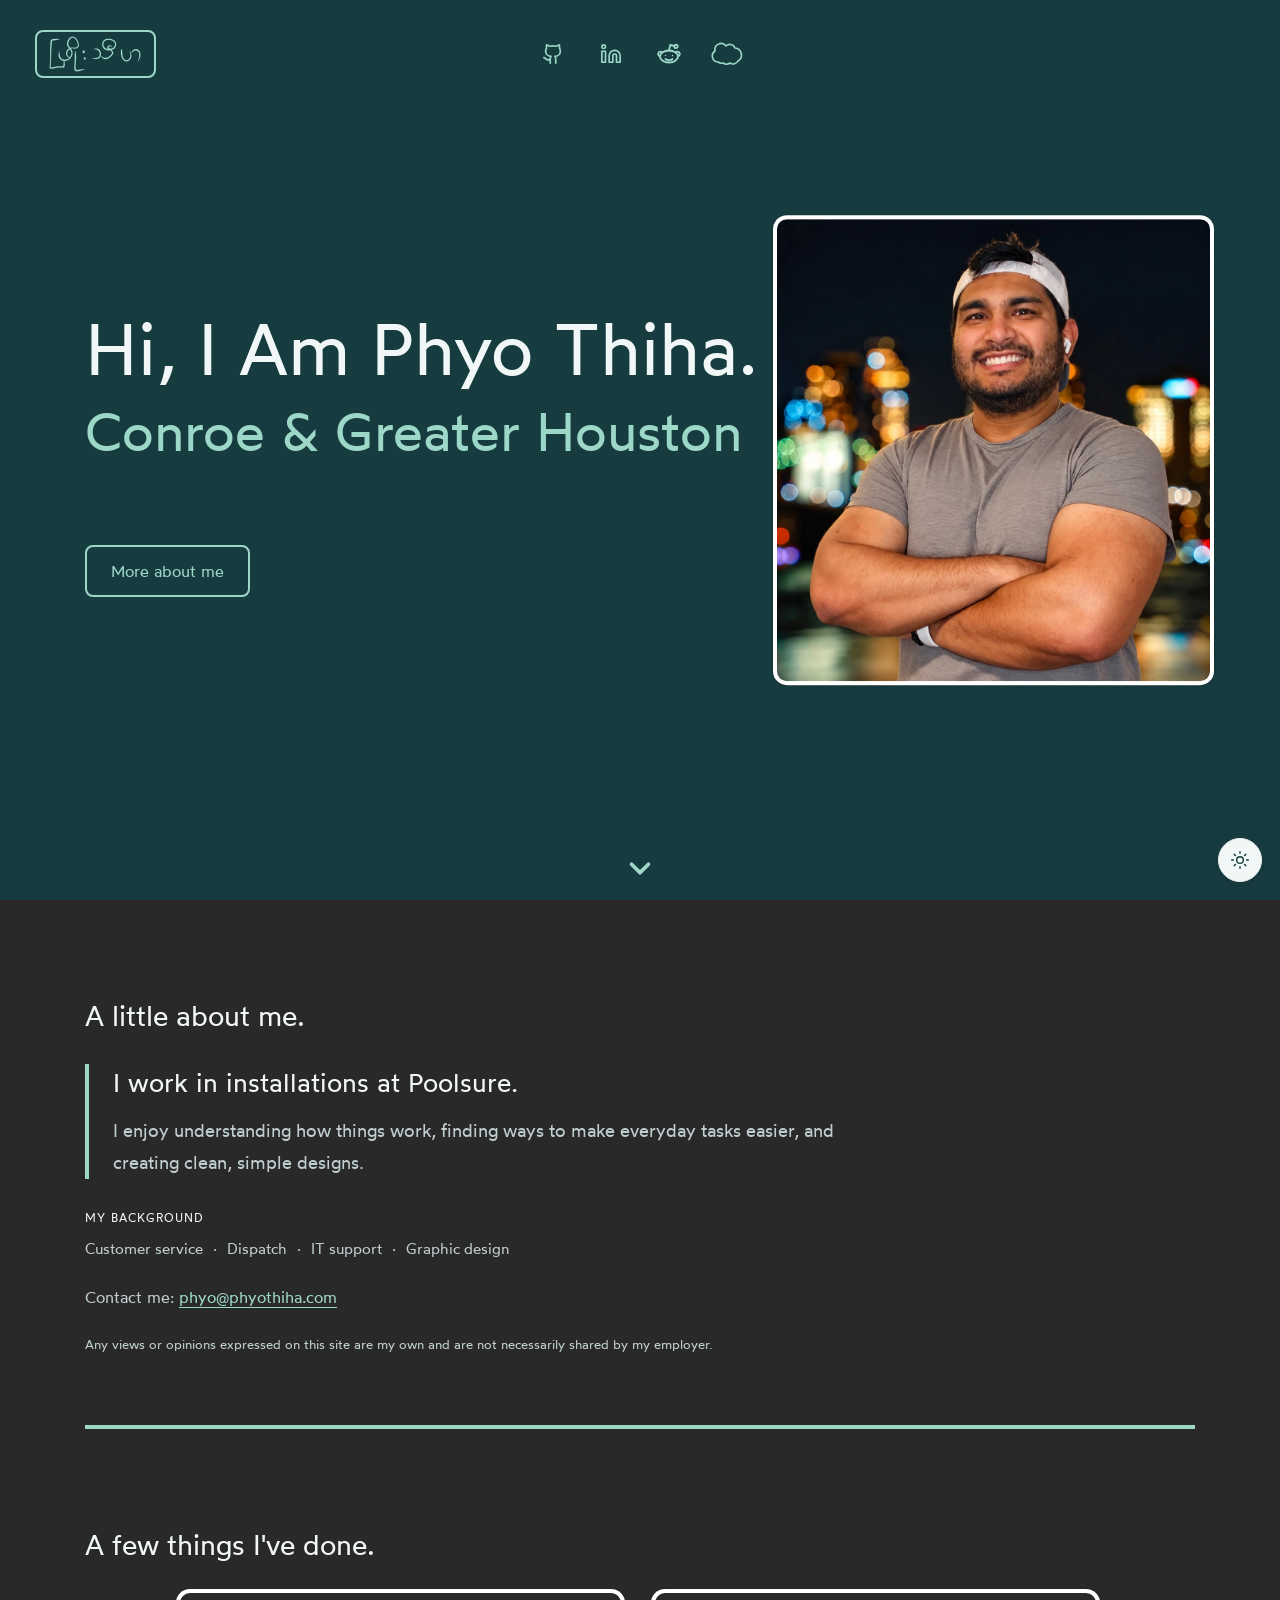
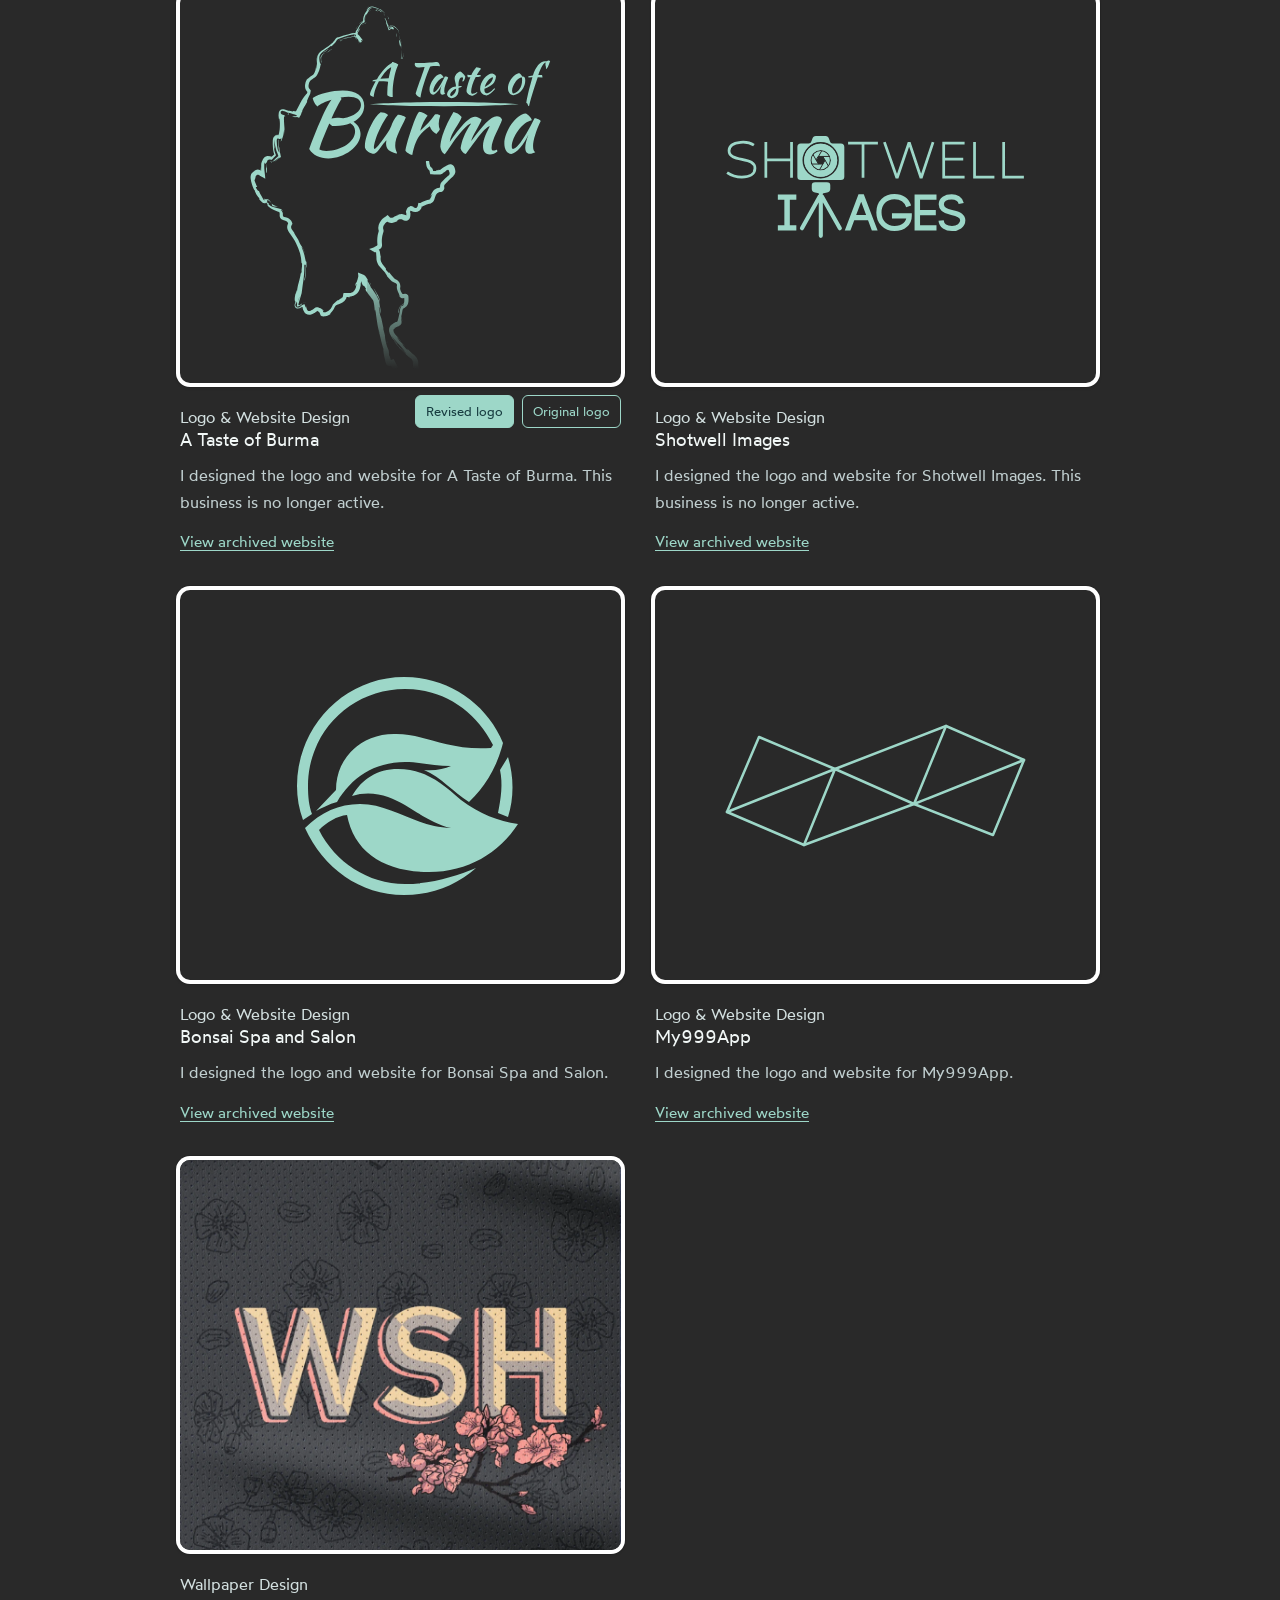
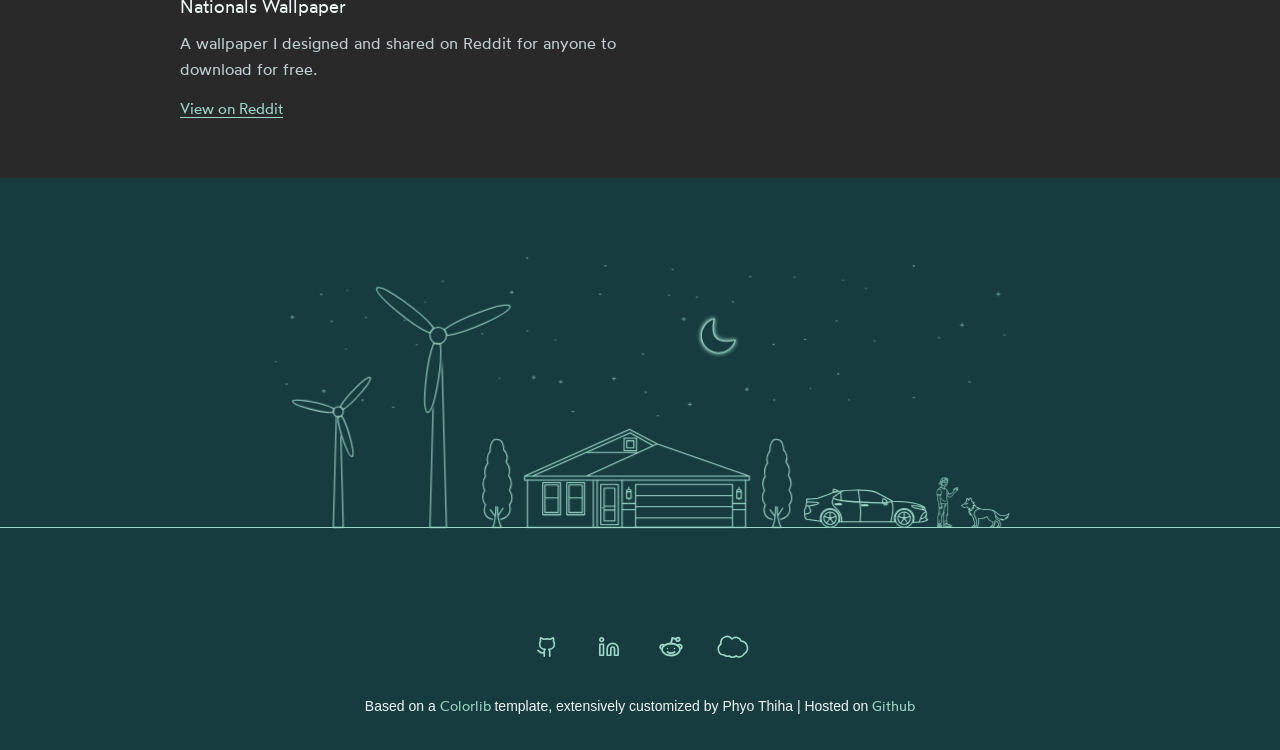
==== commit 2167122a: "Add approved WebP Nationals thumbnail for light mode" ====
--- a/index.html
+++ b/index.html
@@ -123,7 +123,6 @@
   }
 }
 </script>
-    <link rel="stylesheet" href="css/monitor-light-theme.css">
 </head>
 
 <body>
@@ -364,7 +363,7 @@
                         <div class="col-xl-6 col-lg-6 col-md-6">
                             <div class="single_gallery">
                                 <div class="thumb">
-                                    <a href="https://www.reddit.com/r/Nationals/s/JF5Ac81IYy" style="position:relative;width:441px;aspect-ratio:441/390;"><img src="img/gallery/nationals-city-connect.webp" alt="Washington Nationals City Connect wallpaper with WSH lettering and cherry blossoms on a dark jersey texture" width="946" height="2048" loading="lazy" style="position:absolute;width:100%;height:auto;top:-53.85%;left:0;"></a>
+                                    <a class="nationals-thumbnail" href="https://www.reddit.com/r/Nationals/s/JF5Ac81IYy" style="position:relative;width:441px;aspect-ratio:441/390;"><img id="nationals-theme-thumbnail" src="img/gallery/nationals-city-connect.webp" alt="Washington Nationals City Connect wallpaper with WSH lettering and cherry blossoms on a dark jersey texture" width="946" height="2048" loading="lazy" style="position:absolute;width:100%;height:auto;left:0;"></a>
                                 </div>
                                 <div class="gallery_heading">
                                     <span>Wallpaper Design</span>
@@ -769,6 +768,7 @@
 <script src="js/turbines.js"></script>
 <script src="js/footer-mobile-fit.js"></script>
 <script src="js/car.js"></script>
+<script src="js/nationals-thumbnail.js"></script>
 </body>
 
 </html>
--- a/css/theme.css
+++ b/css/theme.css
@@ -216,3 +216,7 @@
 
 /* Steady Sea Glass moon halo at night. */
 html[data-theme="dark"] .celestial-moon { filter: url(#moon-night-halo); }
+
+/* Approved theme-specific Nationals crops within the existing frame. */
+.nationals-thumbnail img { top: -53.85%; }
+html[data-theme="light"] .nationals-thumbnail img { top: -77%; }
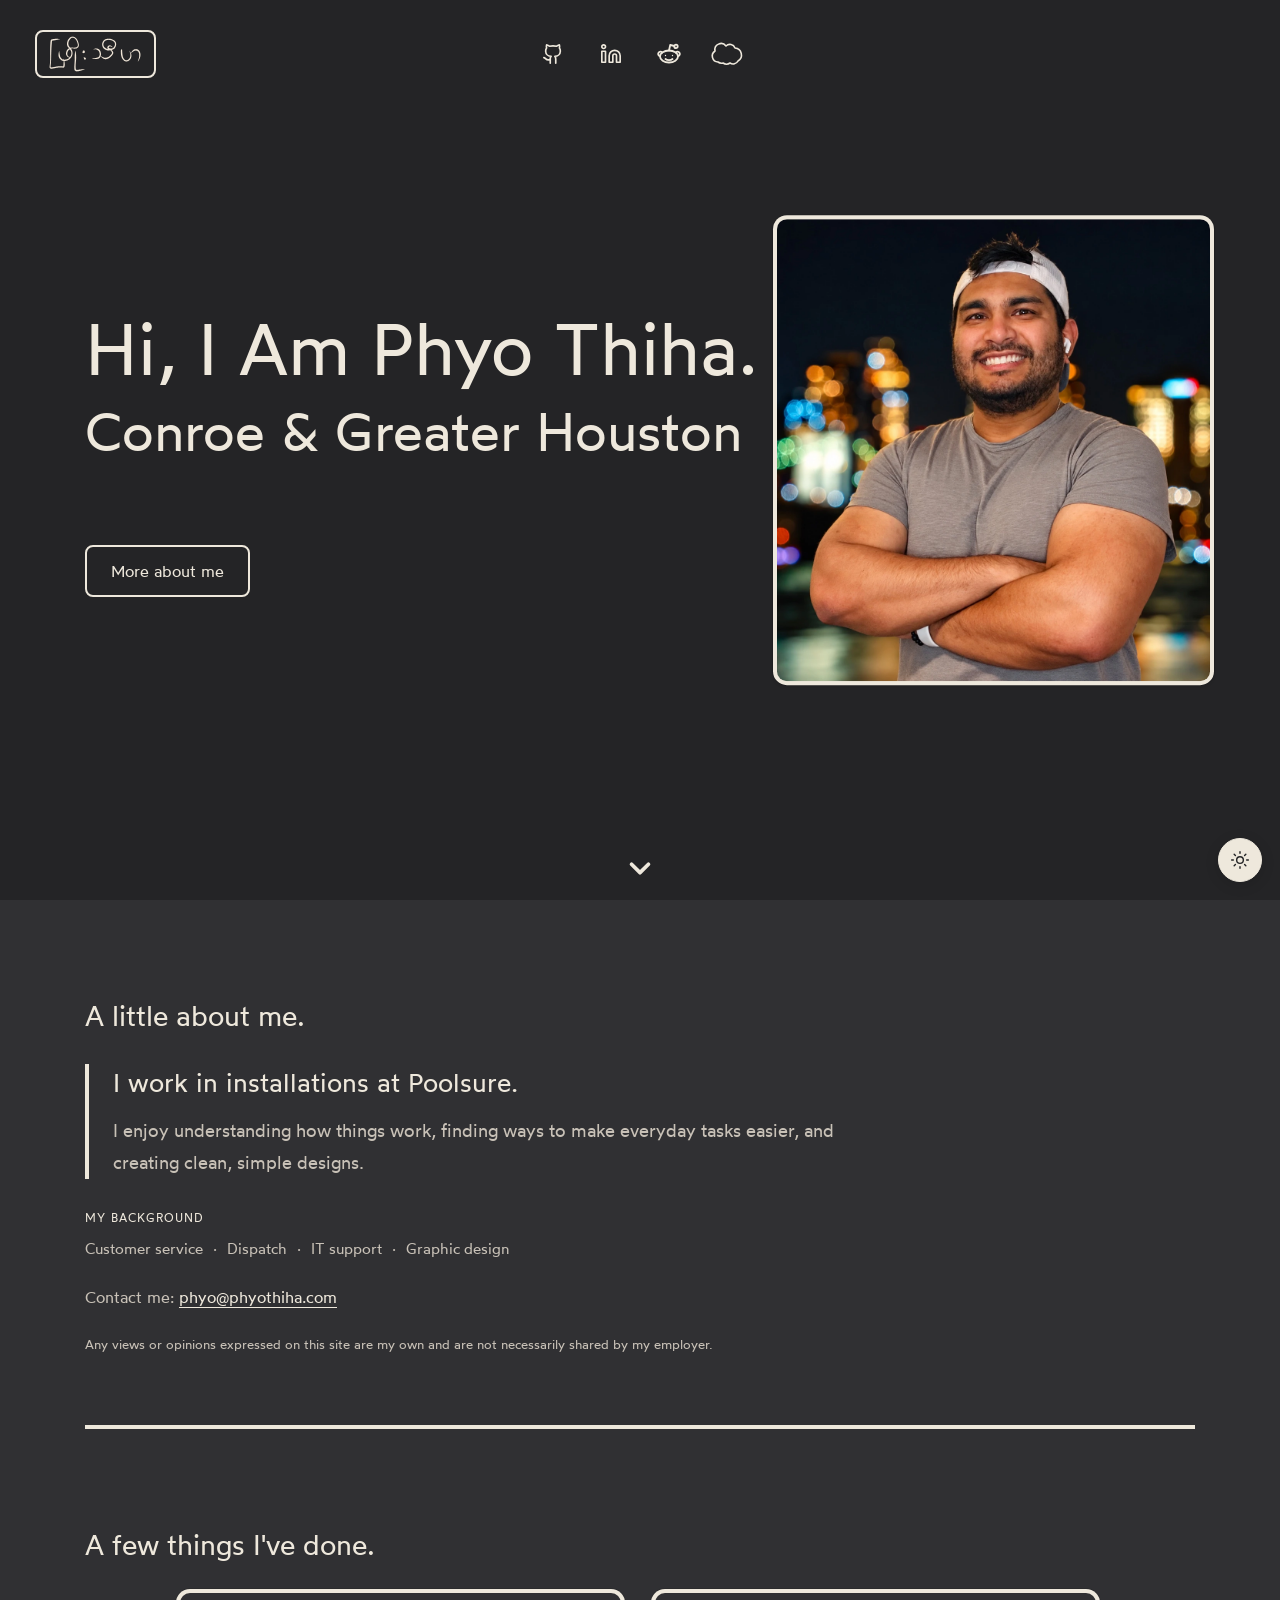
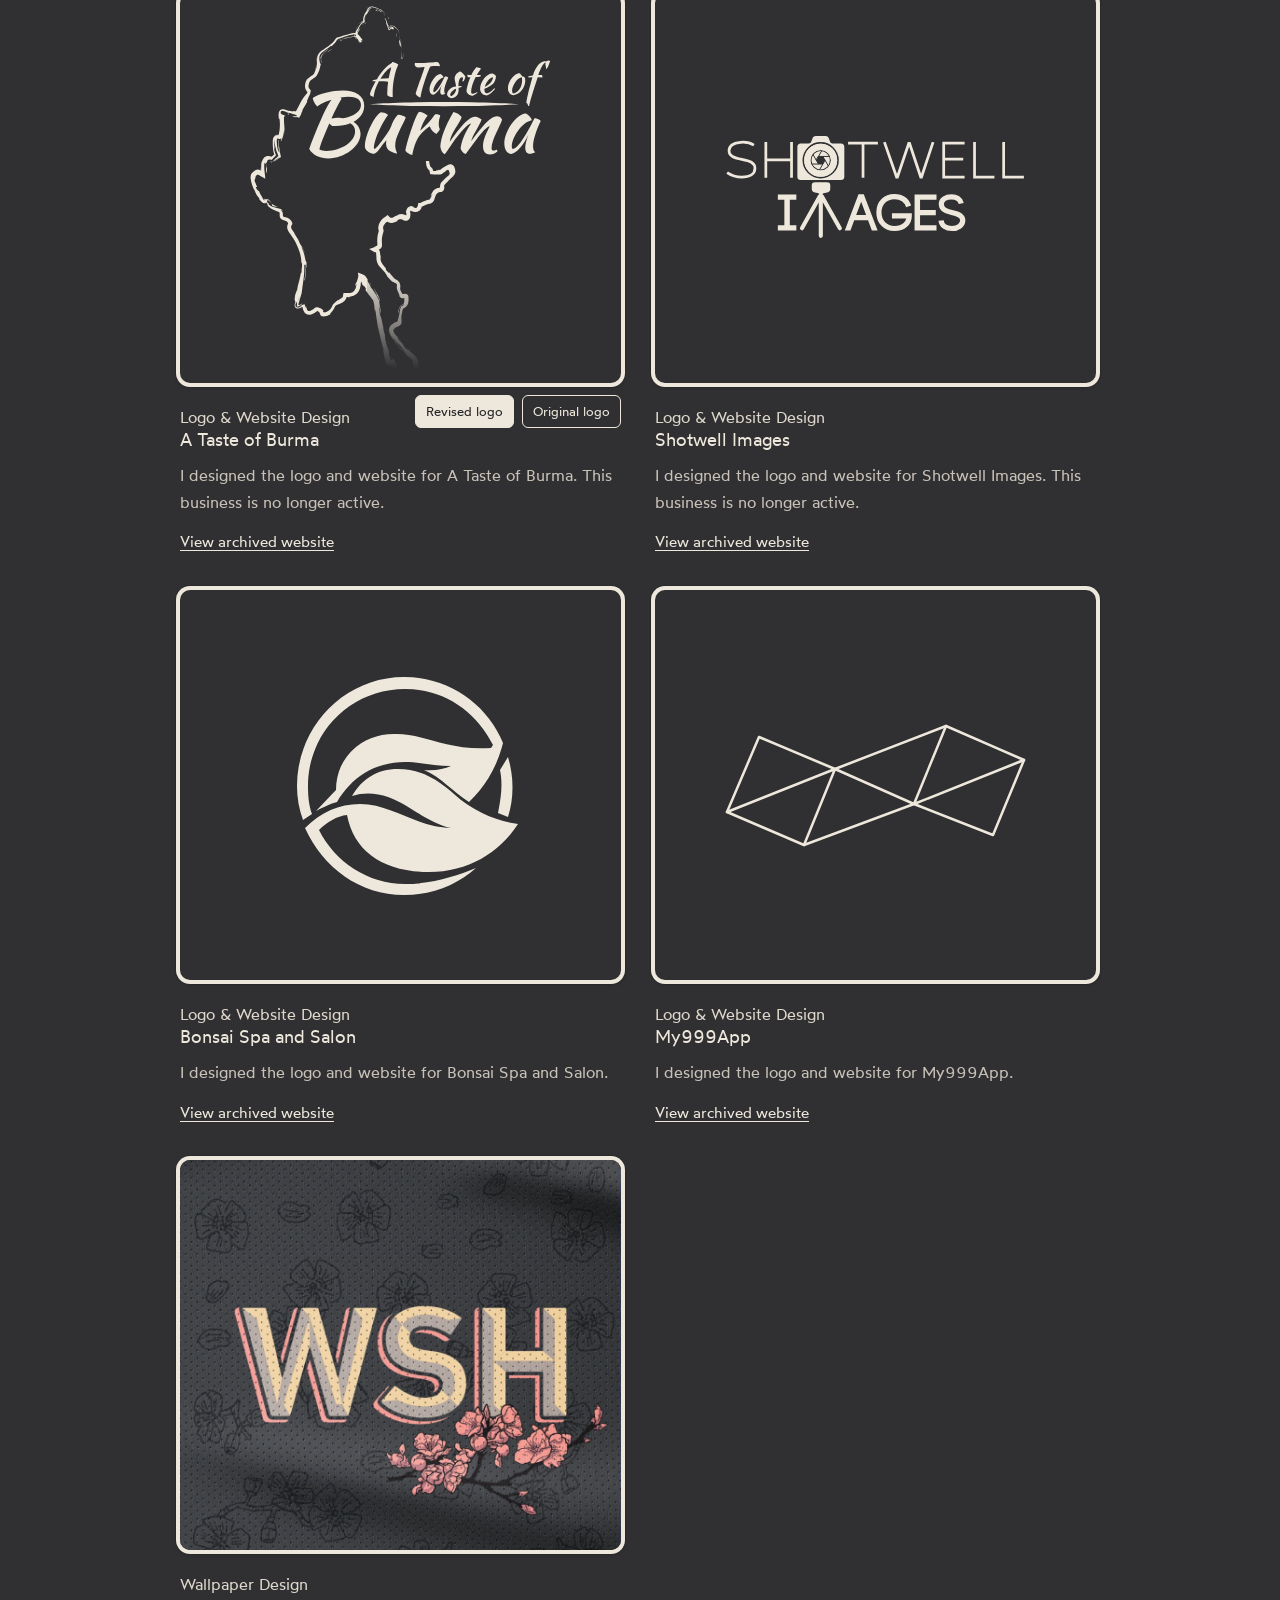
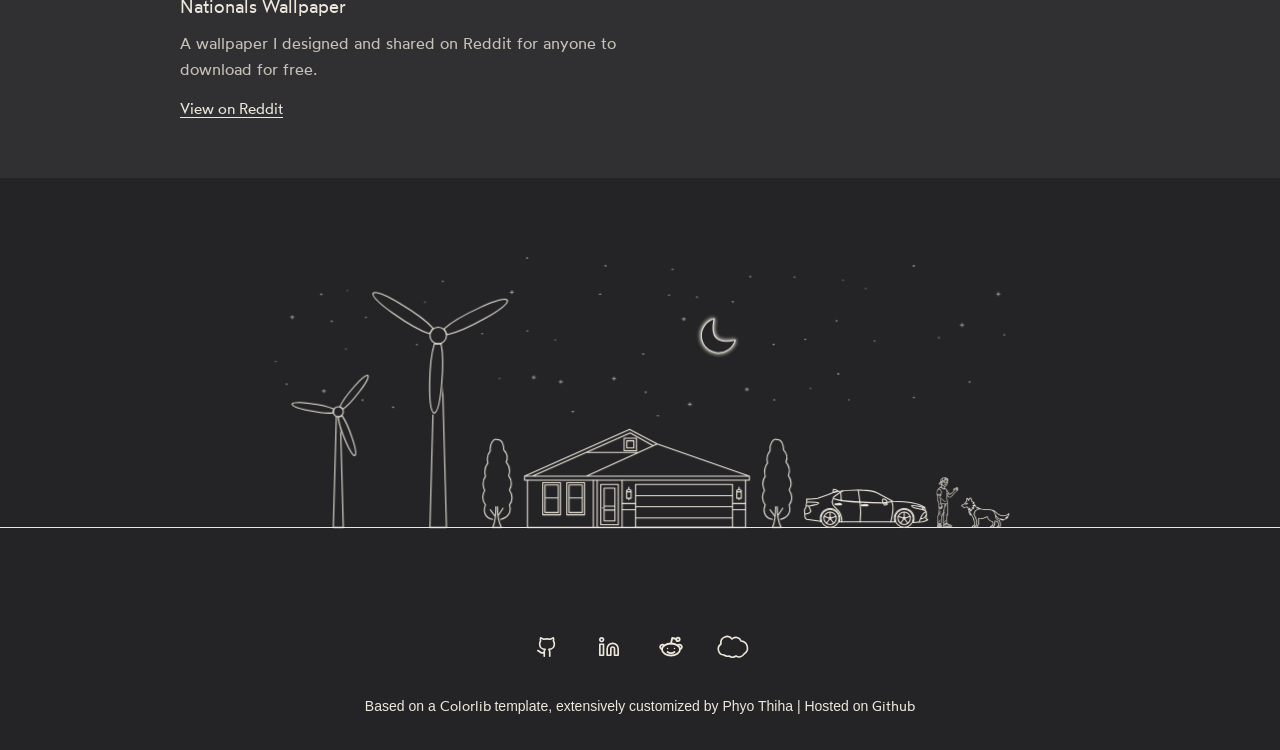
==== commit f6b63ee7: "Apply dark palette and match moon halo to ivory linework" ====
--- a/index.html
+++ b/index.html
@@ -123,6 +123,7 @@
   }
 }
 </script>
+<link rel="stylesheet" href="css/dark-palette.css">
 </head>
 
 <body>
@@ -519,8 +520,8 @@
             </g>
 
             <g class="celestial-house-layer"><defs><filter id="moon-night-halo" x="-100%" y="-100%" width="300%" height="300%" color-interpolation-filters="sRGB">
-<feDropShadow dx="0" dy="0" stdDeviation="4" flood-color="#9dd7c8" flood-opacity="1"/>
-<feDropShadow dx="0" dy="0" stdDeviation="1.5" flood-color="#9dd7c8" flood-opacity="0.4"/>
+<feDropShadow dx="0" dy="0" stdDeviation="4" flood-color="#eee8dc" flood-opacity="1"/>
+<feDropShadow dx="0" dy="0" stdDeviation="1.5" flood-color="#eee8dc" flood-opacity="0.4"/>
 </filter></defs><g class="celestial-orbit celestial-moon"><g class="footer-night celestial-art" transform="translate(-30 -192.603712) translate(769 83) scale(1.2) rotate(-45) translate(-769 -83)" stroke-width="1.6666666666666667">
               <path d="M782.5 59.62 A27 27 0 1 0 782.5 106.38 Q745 83 782.5 59.62Z"/>
             </g></g>
--- a/css/dark-palette.css
+++ b/css/dark-palette.css
@@ -0,0 +1,45 @@
+/* Approved charcoal and ivory dark palette. Light theme retains its existing values. */
+html[data-theme="dark"] {
+  --preview-teal: #242426;
+  --preview-ice: #eee8dc;
+  --charcoal-accent: #eee8dc;
+  --preview-sea-glass: var(--charcoal-accent);
+  --project-logo-color: #eee8dc;
+  --preview-photo-frame: #eee8dc;
+}
+html[data-theme="dark"] .slider_area .single_slider.slider_bg_1,
+html[data-theme="dark"] .footer,
+html[data-theme="dark"] .footer::before,
+html[data-theme="dark"] .header-area .main-header-area.sticky,
+html[data-theme="dark"] .slicknav_menu .slicknav_nav { background-color: #242426; }
+html[data-theme="dark"] body,
+html[data-theme="dark"] .sample-text-area,
+html[data-theme="dark"] .portfolio-section { background: #303033; color: #ded7cb; }
+html[data-theme="dark"] #about-me,
+html[data-theme="dark"] .portfolio-heading,
+html[data-theme="dark"] .about-introduction .about-lead,
+html[data-theme="dark"] .about-background-label,
+html[data-theme="dark"] .single_gallery .gallery_heading h4,
+html[data-theme="dark"] .single_gallery .gallery_heading h4 a { color: #eee8dc; }
+html[data-theme="dark"] .sample-text-area p,
+html[data-theme="dark"] .single_gallery p,
+html[data-theme="dark"] .about-background { color: #c8c1b7; }
+html[data-theme="dark"] .about-contact a,
+html[data-theme="dark"] .single_gallery .gallery_heading a,
+html[data-theme="dark"] .single_gallery .archive-link,
+html[data-theme="dark"] .header-area .main-header-area .main-menu ul li a.header-social-link,
+html[data-theme="dark"] .slicknav_menu .slicknav_nav a.header-social-link,
+html[data-theme="dark"] .footer-social-link { color: var(--charcoal-accent); }
+html[data-theme="dark"] .about-introduction,
+html[data-theme="dark"] .portfolio-divider { border-color: var(--charcoal-accent); }
+html[data-theme="dark"] .logo-switch button { color: var(--charcoal-accent); border-color: var(--charcoal-accent); background: transparent; }
+html[data-theme="dark"] .logo-switch button[aria-pressed="true"],
+html[data-theme="dark"] .logo-switch button:hover { background: var(--charcoal-accent); color: #242426; }
+html[data-theme="dark"] .burma-logo-stage .burma-original { background: #303033; }
+html[data-theme="dark"] .burma-original-art { color: #eee8dc; }
+html[data-theme="dark"] .footer-scene { color: #eee8dc; --car-surface: #242426; }
+html[data-theme="dark"] .celestial-moon path { fill: #242426; }
+html[data-theme="dark"] .theme-toggle { background: #eee8dc; border-color: #eee8dc; color: #242426; }
+html[data-theme="dark"] .header-logo-frame { border-color: var(--charcoal-accent); }
+html[data-theme="dark"] .sea-glass-header-logo { filter: brightness(0) saturate(100%) invert(94%) sepia(12%) saturate(285%) hue-rotate(344deg) brightness(99%) contrast(89%); }
+html[data-theme="dark"] .theme-toggle:focus-visible { outline-color: var(--charcoal-accent); }
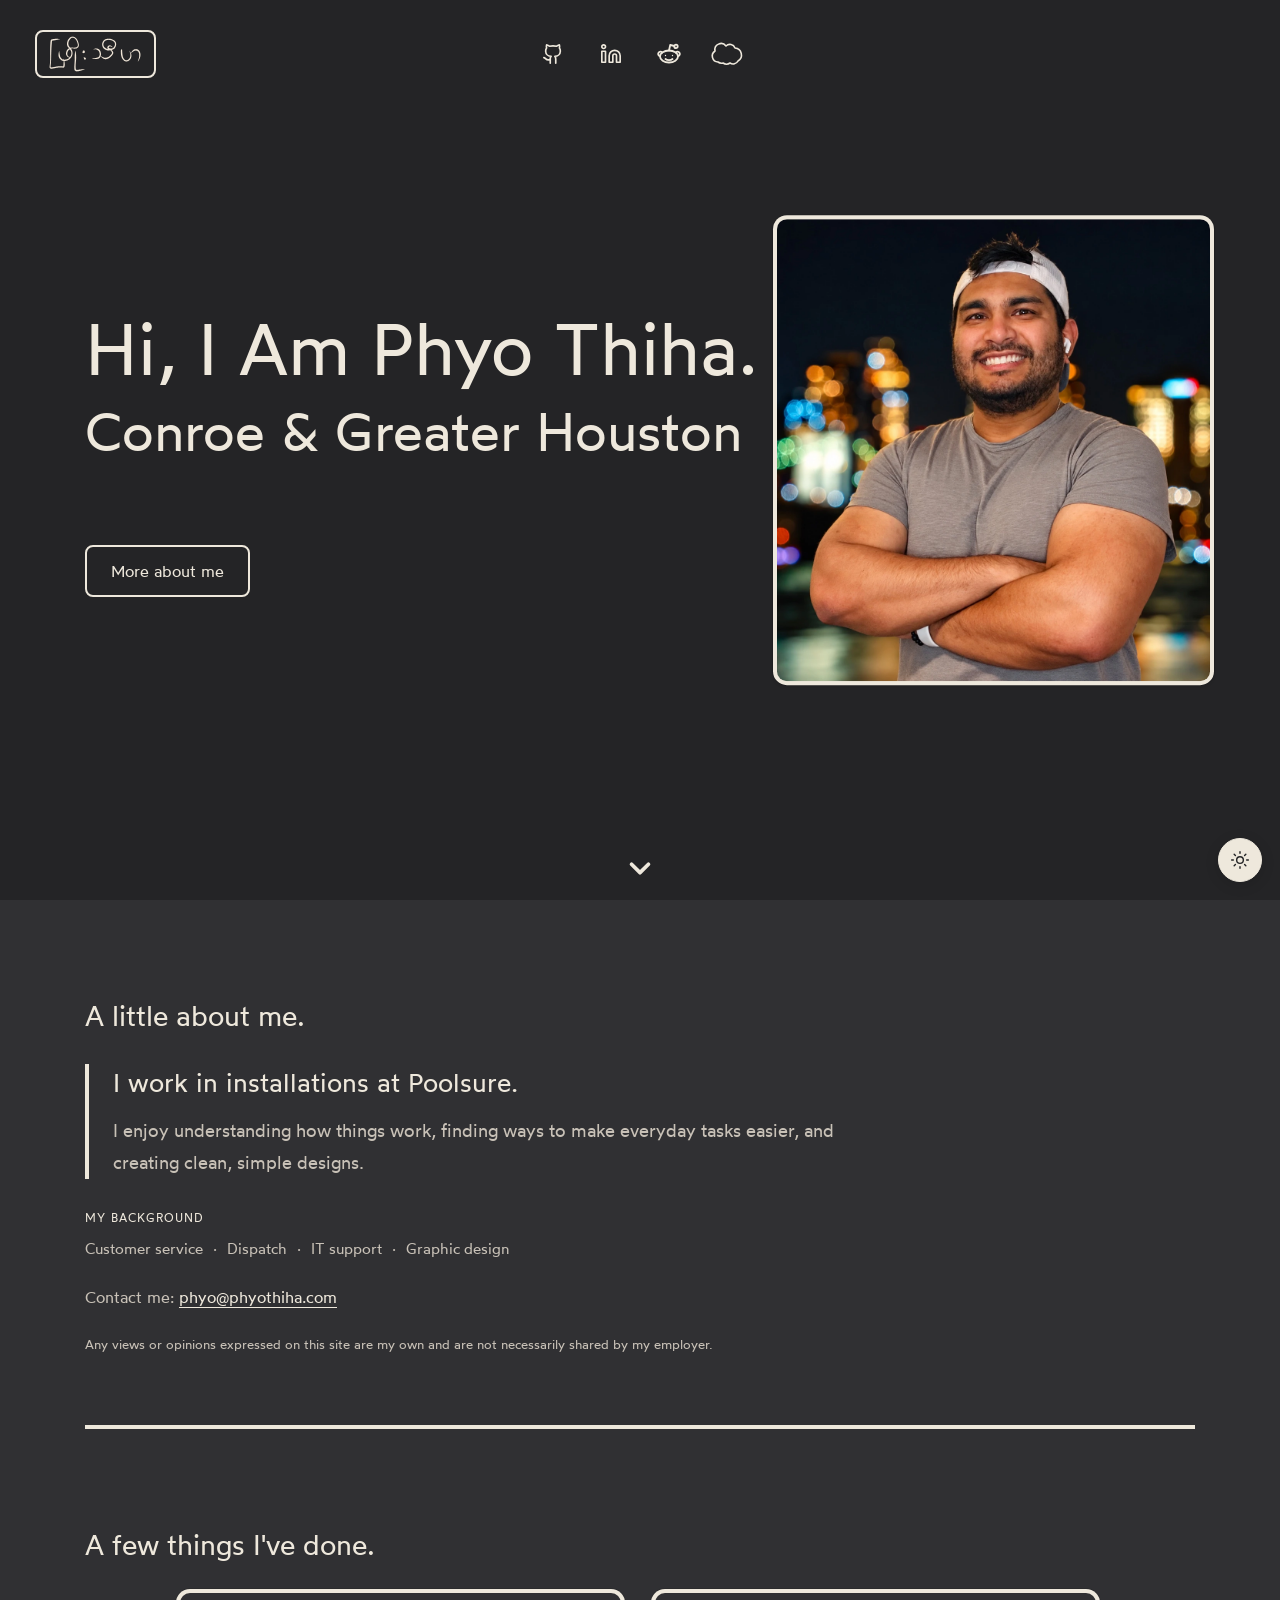
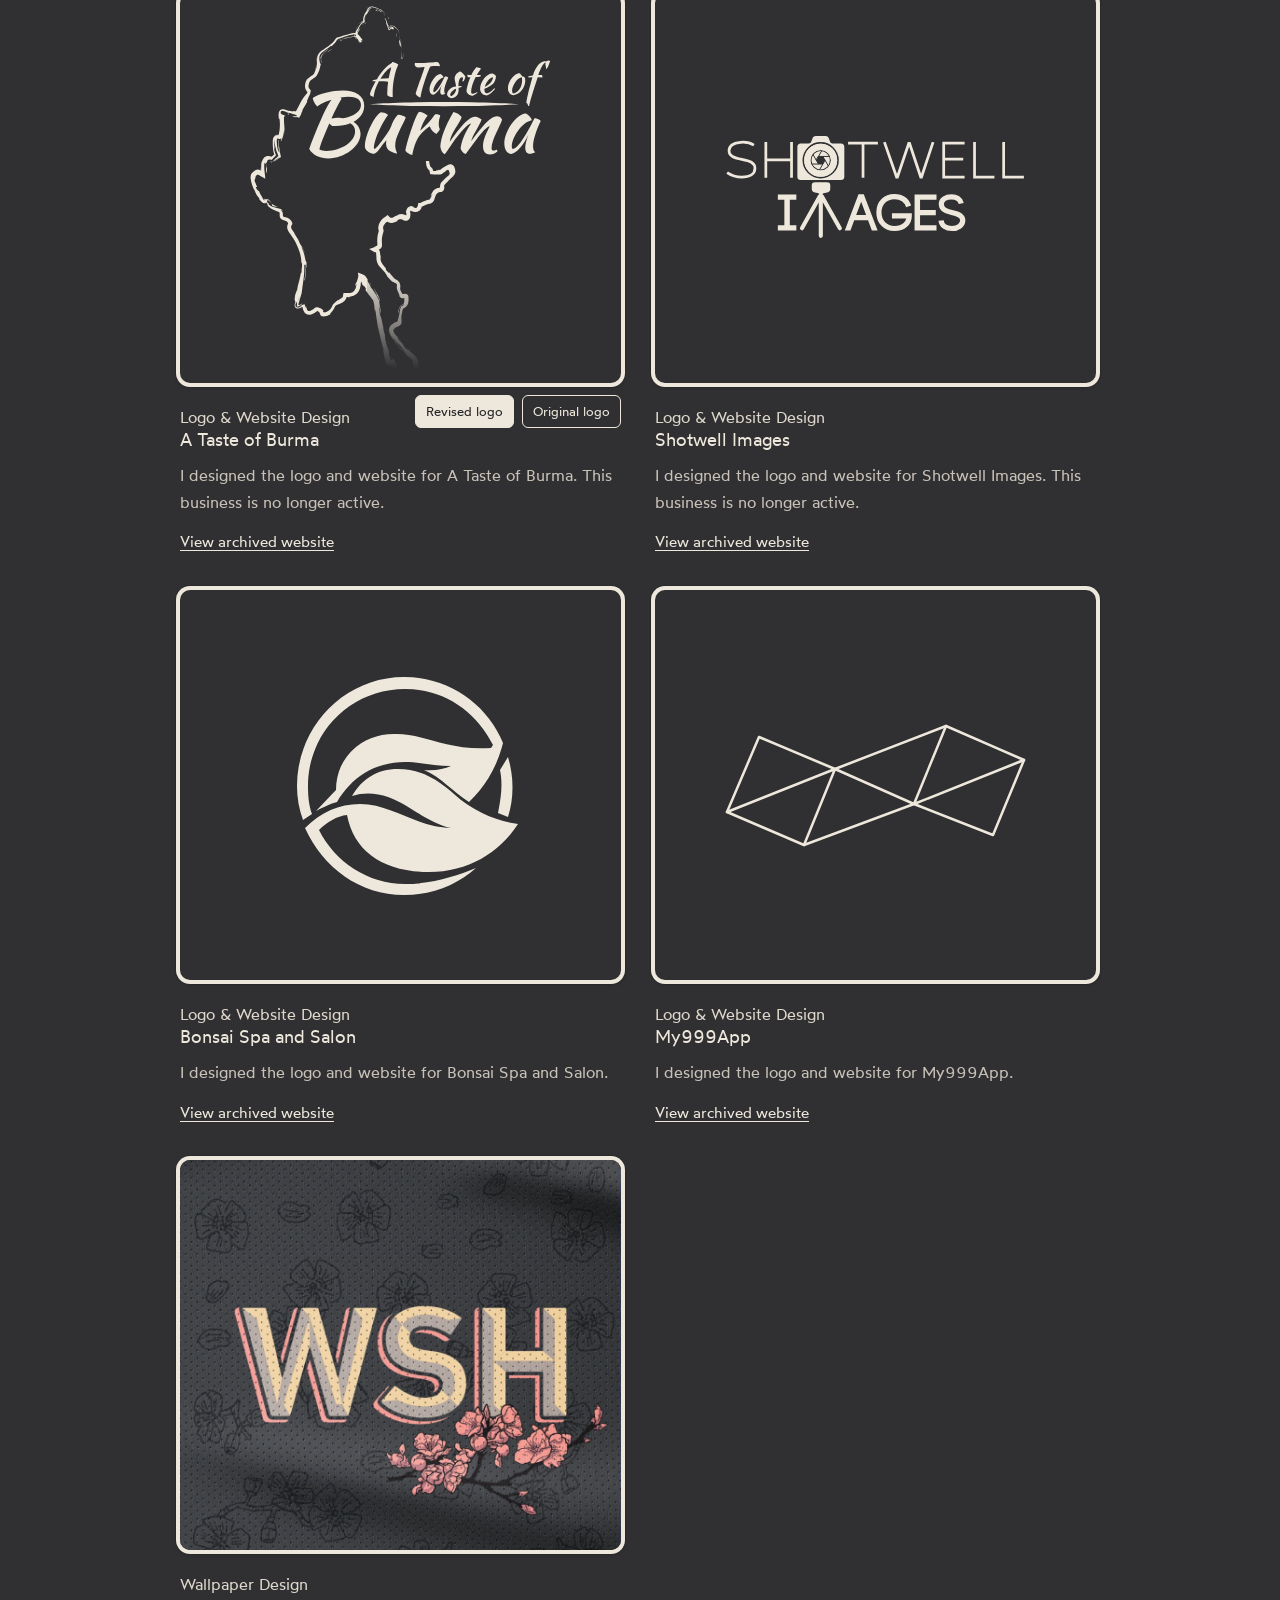
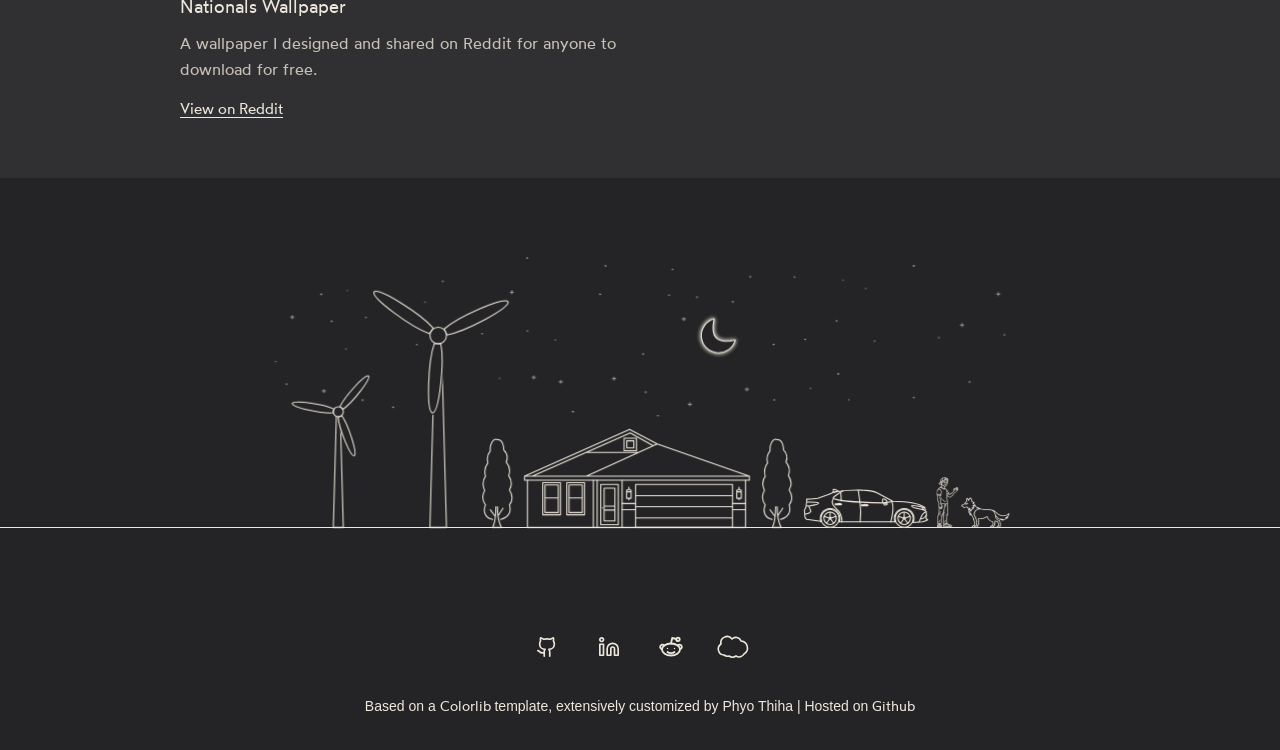
==== commit 9cd04d7c: "Load approved light palette after existing theme styles" ====
--- a/index.html
+++ b/index.html
@@ -124,6 +124,7 @@
 }
 </script>
 <link rel="stylesheet" href="css/dark-palette.css">
+<link rel="stylesheet" href="css/light-palette.css">
 </head>
 
 <body>
--- a/css/light-palette.css
+++ b/css/light-palette.css
@@ -0,0 +1,133 @@
+/* Existing live light surfaces, with the approved charcoal foreground overrides below. */
+html[data-theme="light"] {
+  color-scheme: light;
+  --monitor-bg: #f8fafc;
+  --monitor-panel: #ffffff;
+  --monitor-line: #cbd5e1;
+  --monitor-text: #1e293b;
+  --monitor-muted: #475569;
+  --monitor-accent: #047857;
+  --monitor-header: #ffffff;
+  --preview-teal: var(--monitor-header);
+  --preview-ice: var(--monitor-text);
+  --preview-sea-glass: var(--monitor-accent);
+  --preview-photo-frame: var(--monitor-line);
+  --project-logo-color: var(--monitor-accent);
+}
+html[data-theme="light"] body,
+html[data-theme="light"] .sample-text-area,
+html[data-theme="light"] .portfolio-section,
+html[data-theme="light"] .about-area,
+html[data-theme="light"] .portfolio-area {
+  background: var(--monitor-bg) !important;
+  color: var(--monitor-text) !important;
+}
+html[data-theme="light"] .slider_area .single_slider.slider_bg_1,
+html[data-theme="light"] .footer,
+html[data-theme="light"] .footer::before,
+html[data-theme="light"] .header-area .main-header-area.sticky,
+html[data-theme="light"] .slicknav_menu .slicknav_nav {
+  background-color: var(--monitor-header) !important;
+  background-image: none !important;
+}
+html[data-theme="light"] .header-area .main-header-area,
+html[data-theme="light"] .header-area .main-header-area.sticky,
+html[data-theme="light"] .header-area .header_bottom_border,
+html[data-theme="light"] .portfolio-divider,
+html[data-theme="light"] .header-logo-frame {
+  border-color: var(--monitor-line) !important;
+}
+html[data-theme="light"] :is(h1,h2,h3,h4,h5,h6,#about-me,.portfolio-heading,
+  .about-introduction .about-lead,.about-background-label,
+  .single_gallery .gallery_heading h4,
+  .single_gallery .gallery_heading h4 a) {
+  color: var(--monitor-text) !important;
+}
+html[data-theme="light"] :is(p,.about-background,.about-introduction .about-approach,
+  .about-disclaimer,.single_gallery p,.footer .copy_right) {
+  color: var(--monitor-muted) !important;
+}
+html[data-theme="light"] :is(a,.header-social-link,.footer-social-link,
+  .footer .copy_right a,.footer-scene,.intro-down-link) {
+  color: var(--monitor-accent) !important;
+}
+html[data-theme="light"] .more-about-link,
+html[data-theme="light"] .logo-switch button {
+  color: var(--monitor-accent) !important;
+  border-color: var(--monitor-accent) !important;
+  background: transparent !important;
+}
+html[data-theme="light"] .more-about-link:hover,
+html[data-theme="light"] .more-about-link:focus-visible,
+html[data-theme="light"] .logo-switch button[aria-pressed="true"],
+html[data-theme="light"] .logo-switch button:hover {
+  background: var(--monitor-accent) !important;
+  color: var(--monitor-bg) !important;
+}
+html[data-theme="light"] .about-introduction { border-left-color: var(--monitor-accent) !important; }
+html[data-theme="light"] .theme-toggle {
+  background: var(--monitor-panel) !important;
+  color: var(--monitor-accent) !important;
+  border-color: var(--monitor-line) !important;
+  box-shadow: 0 3px 14px #0002;
+}
+html[data-theme="light"] .theme-toggle:focus-visible { outline-color: var(--monitor-accent) !important; }
+html[data-theme="light"] .sea-glass-header-logo,
+html[data-theme="light"] .footer .copy-right_text img {
+  filter: brightness(0) saturate(100%) invert(34%) sepia(26%) saturate(1468%) hue-rotate(112deg) brightness(91%) contrast(102%) !important;
+}
+/* The footer illustration has a white sky in this palette. */
+html[data-theme="light"] .footer-scene { --car-surface: var(--monitor-header); }
+html[data-theme="light"] .celestial-moon path { fill: var(--monitor-header) !important; }
+
+/* Approved charcoal foreground colors on the existing light surfaces. */
+html[data-theme="light"] { --light-ink: #373432; --light-muted: #706a65; --preview-photo-frame: var(--light-ink); --project-logo-color: var(--light-ink); }
+html[data-theme="light"] body,
+html[data-theme="light"] .text-heading,
+html[data-theme="light"] .about-introduction .about-lead,
+html[data-theme="light"] .about-background-label,
+html[data-theme="light"] .single_gallery .gallery_heading h4,
+html[data-theme="light"] .single_gallery .gallery_heading h4 a,
+html[data-theme="light"] .single_gallery .gallery_heading > span,
+html[data-theme="light"] .about-contact a,
+html[data-theme="light"] .single_gallery .archive-link,
+html[data-theme="light"] .slider_area .single_slider .slider_text :is(h1,h3).personal-intro,
+html[data-theme="light"] .slider_area .single_slider .slider_text :is(h1,h3).personal-intro > span,
+html[data-theme="light"] .header-area .main-header-area .main-menu ul li a.header-social-link,
+html[data-theme="light"] .slicknav_menu .slicknav_nav a.header-social-link,
+html[data-theme="light"] .slicknav_menu .slicknav_nav a,
+html[data-theme="light"] .footer-social-link,
+html[data-theme="light"] .footer .copy-right_text .copy_right,
+html[data-theme="light"] .footer .copy-right_text .copy_right a,
+html[data-theme="light"] .footer-scene,
+html[data-theme="light"] .intro-down-link,
+html[data-theme="light"] .burma-original-art { color: var(--light-ink); }
+html[data-theme="light"] .sample-text-area p,
+html[data-theme="light"] .single_gallery p,
+html[data-theme="light"] .about-background,
+html[data-theme="light"] .slider_area .single_slider .slider_text :is(h1,h3).personal-intro .intro-location { color: var(--light-muted); }
+html[data-theme="light"] .about-introduction,
+html[data-theme="light"] .portfolio-divider,
+html[data-theme="light"] .header-logo-frame { border-color: var(--light-ink); }
+html[data-theme="light"] .more-about-link { color: var(--light-ink); border-color: var(--light-ink); }
+html[data-theme="light"] .more-about-link:hover { color: var(--monitor-bg); background: var(--light-ink); }
+html[data-theme="light"] .logo-switch button { color: var(--light-ink); border-color: var(--light-ink); }
+html[data-theme="light"] .logo-switch button[aria-pressed="true"],
+html[data-theme="light"] .logo-switch button:hover { background: var(--light-ink); color: var(--monitor-bg); }
+html[data-theme="light"] .theme-toggle { background: var(--light-ink); border-color: var(--light-ink); color: var(--monitor-bg); }
+html[data-theme="light"] .slicknav_menu .slicknav_icon-bar { background: var(--light-ink); }
+html[data-theme="light"] .sea-glass-header-logo { filter: brightness(0); opacity: .8; }
+
+/* Preserve live white and cool-white surfaces; replace foreground colors only. */
+html[data-theme="light"] {
+  --monitor-text: var(--light-ink);
+  --monitor-muted: var(--light-muted);
+  --monitor-accent: var(--light-ink);
+  --project-logo-color: var(--light-ink);
+}
+html[data-theme="light"] .sea-glass-header-logo { filter: brightness(0) !important; opacity: .8; }
+
+/* Match the header frame to the selected light-mode logo color. */
+html[data-theme="light"] .header-logo-frame {
+  border-color: var(--light-ink) !important;
+}
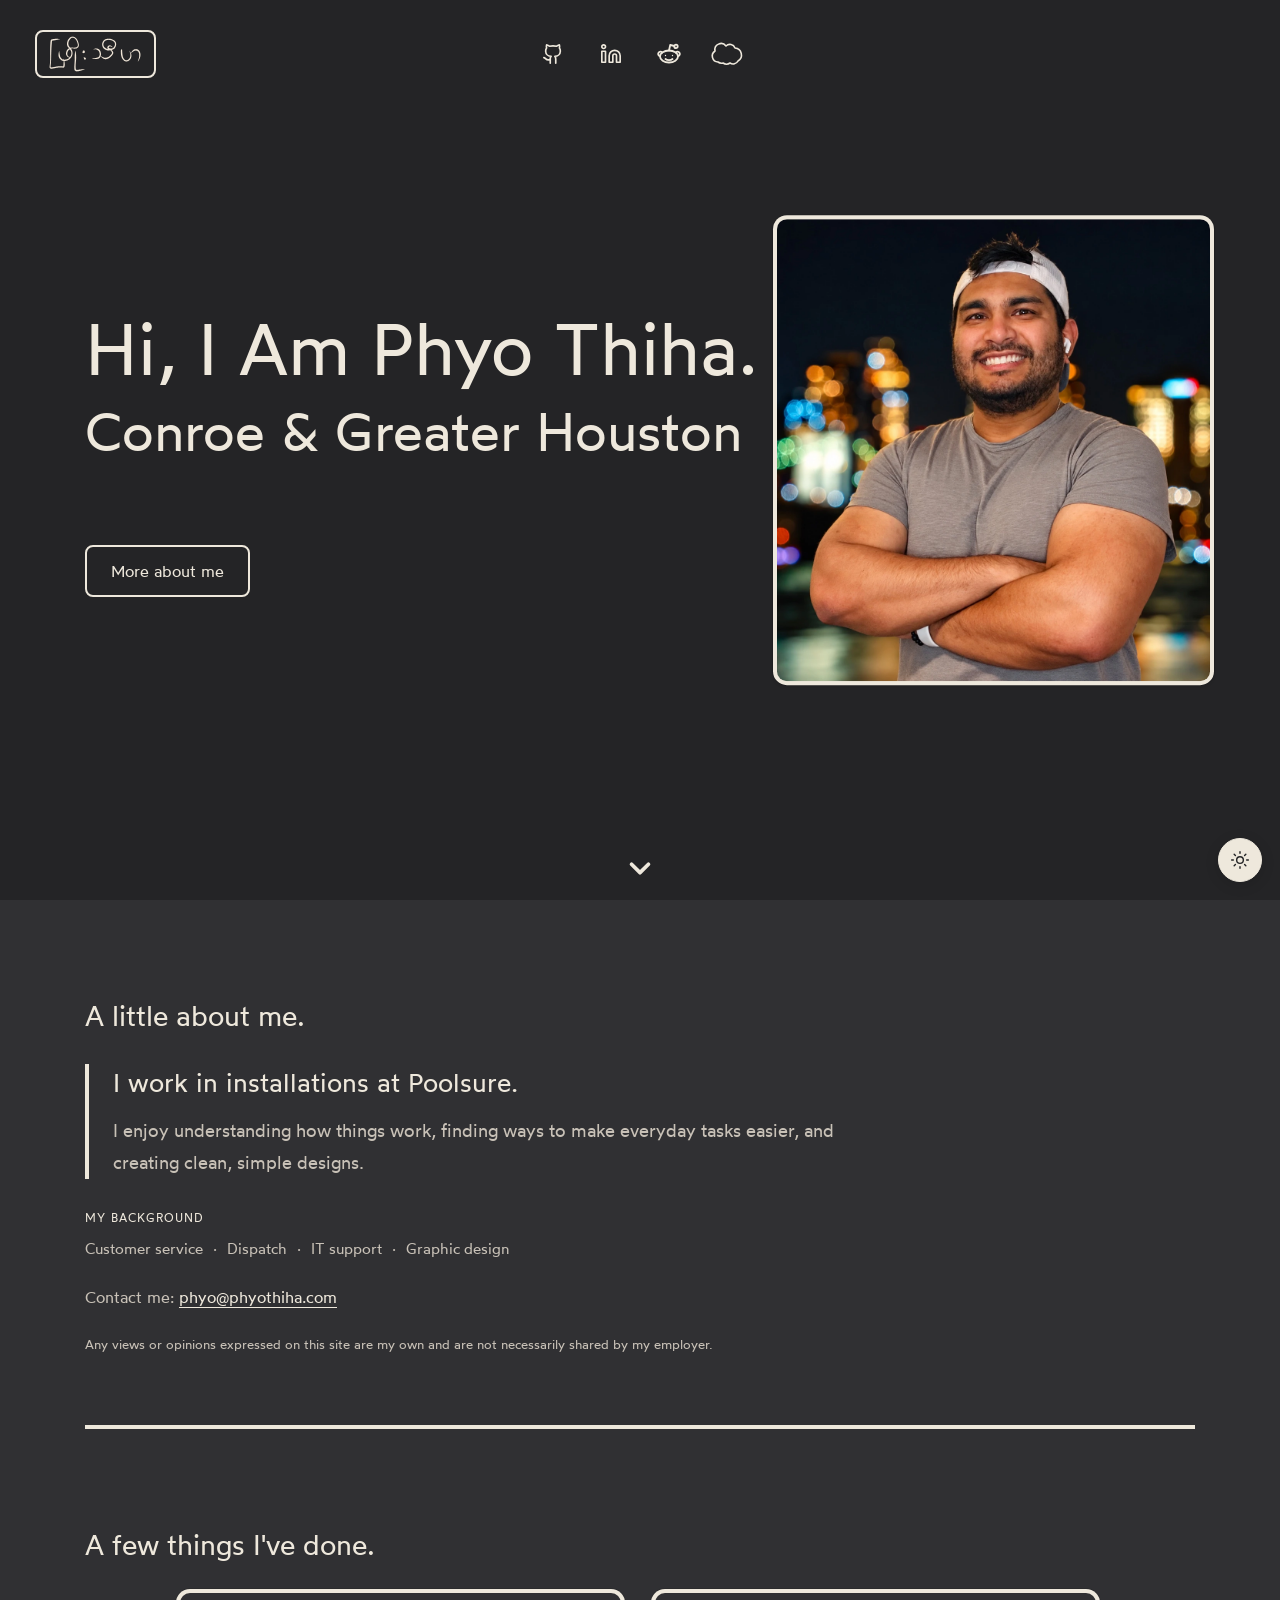
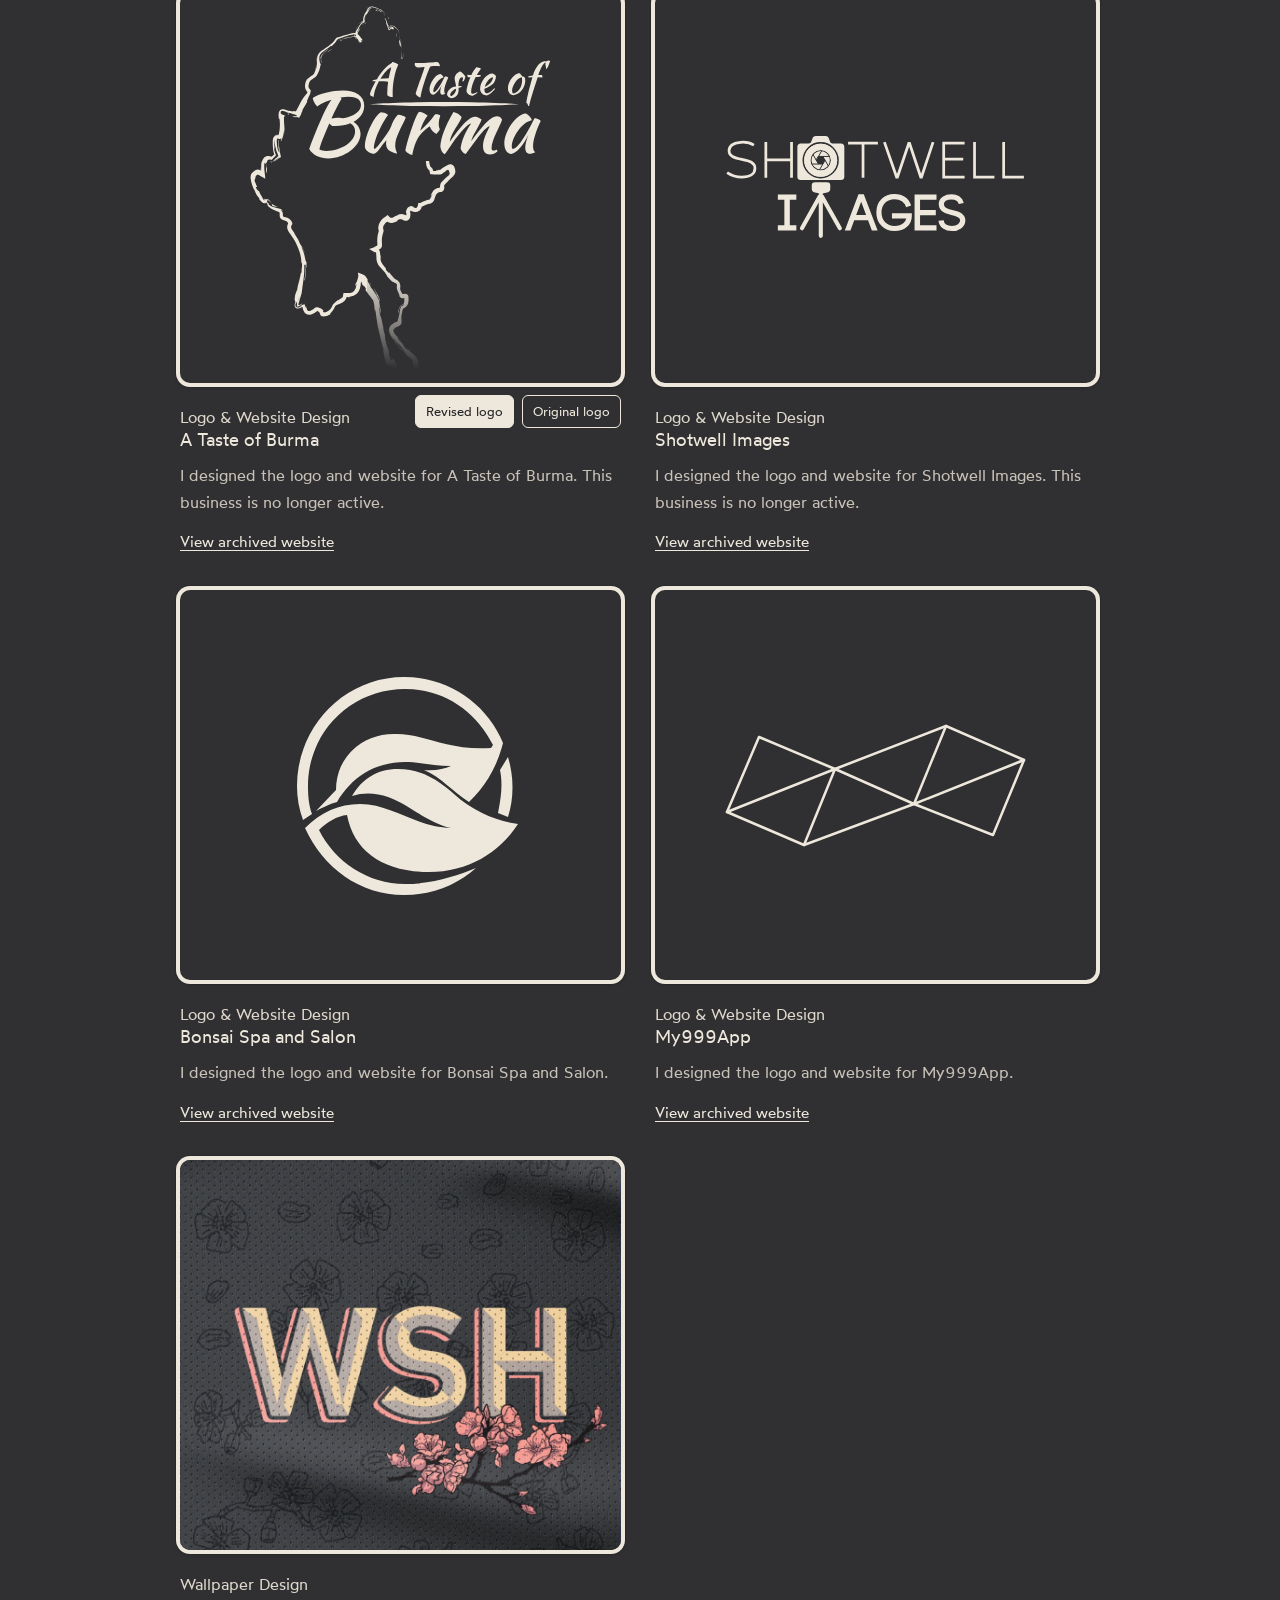
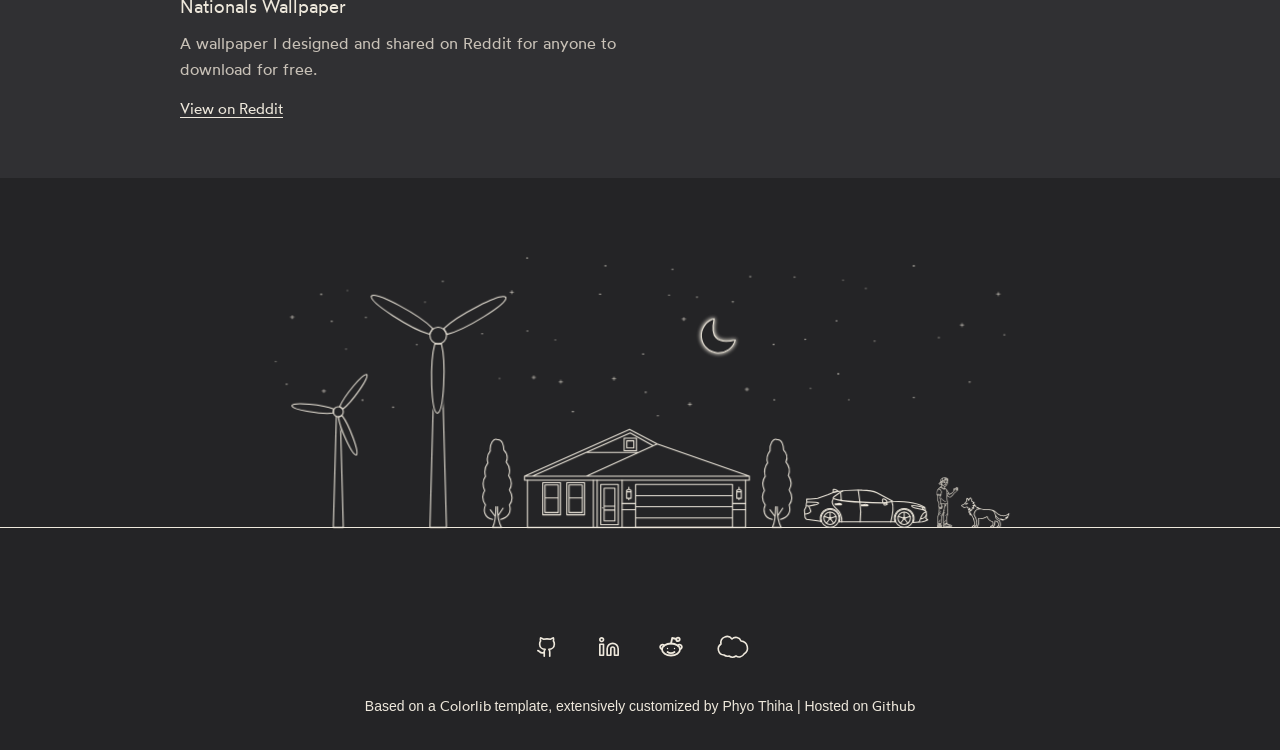
==== commit e422337a: "Merge current main and preserve live surfaces, health page, and sitemap" ====
--- a/index.html
+++ b/index.html
@@ -123,6 +123,7 @@
   }
 }
 </script>
+<link rel="stylesheet" href="css/monitor-light-theme.css">
 <link rel="stylesheet" href="css/dark-palette.css">
 <link rel="stylesheet" href="css/light-palette.css">
 </head>
--- a/css/monitor-light-theme.css
+++ b/css/monitor-light-theme.css
@@ -0,0 +1,82 @@
+/* Cool-white, slate and emerald light theme adapted from the Base Camp Monitor preview.
+   All rules are light-mode-only; the live Sea Glass dark palette remains unchanged. */
+html[data-theme="light"] {
+  color-scheme: light;
+  --monitor-bg: #f8fafc;
+  --monitor-panel: #ffffff;
+  --monitor-line: #cbd5e1;
+  --monitor-text: #1e293b;
+  --monitor-muted: #475569;
+  --monitor-accent: #047857;
+  --monitor-header: #ffffff;
+  --preview-teal: var(--monitor-header);
+  --preview-ice: var(--monitor-text);
+  --preview-sea-glass: var(--monitor-accent);
+  --preview-photo-frame: var(--monitor-line);
+  --project-logo-color: var(--monitor-accent);
+}
+html[data-theme="light"] body,
+html[data-theme="light"] .sample-text-area,
+html[data-theme="light"] .portfolio-section,
+html[data-theme="light"] .about-area,
+html[data-theme="light"] .portfolio-area {
+  background: var(--monitor-bg) !important;
+  color: var(--monitor-text) !important;
+}
+html[data-theme="light"] .slider_area .single_slider.slider_bg_1,
+html[data-theme="light"] .footer,
+html[data-theme="light"] .footer::before,
+html[data-theme="light"] .header-area .main-header-area.sticky,
+html[data-theme="light"] .slicknav_menu .slicknav_nav {
+  background-color: var(--monitor-header) !important;
+  background-image: none !important;
+}
+html[data-theme="light"] .header-area .main-header-area,
+html[data-theme="light"] .header-area .main-header-area.sticky,
+html[data-theme="light"] .header-area .header_bottom_border,
+html[data-theme="light"] .portfolio-divider,
+html[data-theme="light"] .header-logo-frame {
+  border-color: var(--monitor-line) !important;
+}
+html[data-theme="light"] :is(h1,h2,h3,h4,h5,h6,#about-me,.portfolio-heading,
+  .about-introduction .about-lead,.about-background-label,
+  .single_gallery .gallery_heading h4,
+  .single_gallery .gallery_heading h4 a) {
+  color: var(--monitor-text) !important;
+}
+html[data-theme="light"] :is(p,.about-background,.about-introduction .about-approach,
+  .about-disclaimer,.single_gallery p,.footer .copy_right) {
+  color: var(--monitor-muted) !important;
+}
+html[data-theme="light"] :is(a,.header-social-link,.footer-social-link,
+  .footer .copy_right a,.footer-scene,.intro-down-link) {
+  color: var(--monitor-accent) !important;
+}
+html[data-theme="light"] .more-about-link,
+html[data-theme="light"] .logo-switch button {
+  color: var(--monitor-accent) !important;
+  border-color: var(--monitor-accent) !important;
+  background: transparent !important;
+}
+html[data-theme="light"] .more-about-link:hover,
+html[data-theme="light"] .more-about-link:focus-visible,
+html[data-theme="light"] .logo-switch button[aria-pressed="true"],
+html[data-theme="light"] .logo-switch button:hover {
+  background: var(--monitor-accent) !important;
+  color: var(--monitor-bg) !important;
+}
+html[data-theme="light"] .about-introduction { border-left-color: var(--monitor-accent) !important; }
+html[data-theme="light"] .theme-toggle {
+  background: var(--monitor-panel) !important;
+  color: var(--monitor-accent) !important;
+  border-color: var(--monitor-line) !important;
+  box-shadow: 0 3px 14px #0002;
+}
+html[data-theme="light"] .theme-toggle:focus-visible { outline-color: var(--monitor-accent) !important; }
+html[data-theme="light"] .sea-glass-header-logo,
+html[data-theme="light"] .footer .copy-right_text img {
+  filter: brightness(0) saturate(100%) invert(34%) sepia(26%) saturate(1468%) hue-rotate(112deg) brightness(91%) contrast(102%) !important;
+}
+/* The footer illustration has a white sky in this palette. */
+html[data-theme="light"] .footer-scene { --car-surface: var(--monitor-header); }
+html[data-theme="light"] .celestial-moon path { fill: var(--monitor-header) !important; }
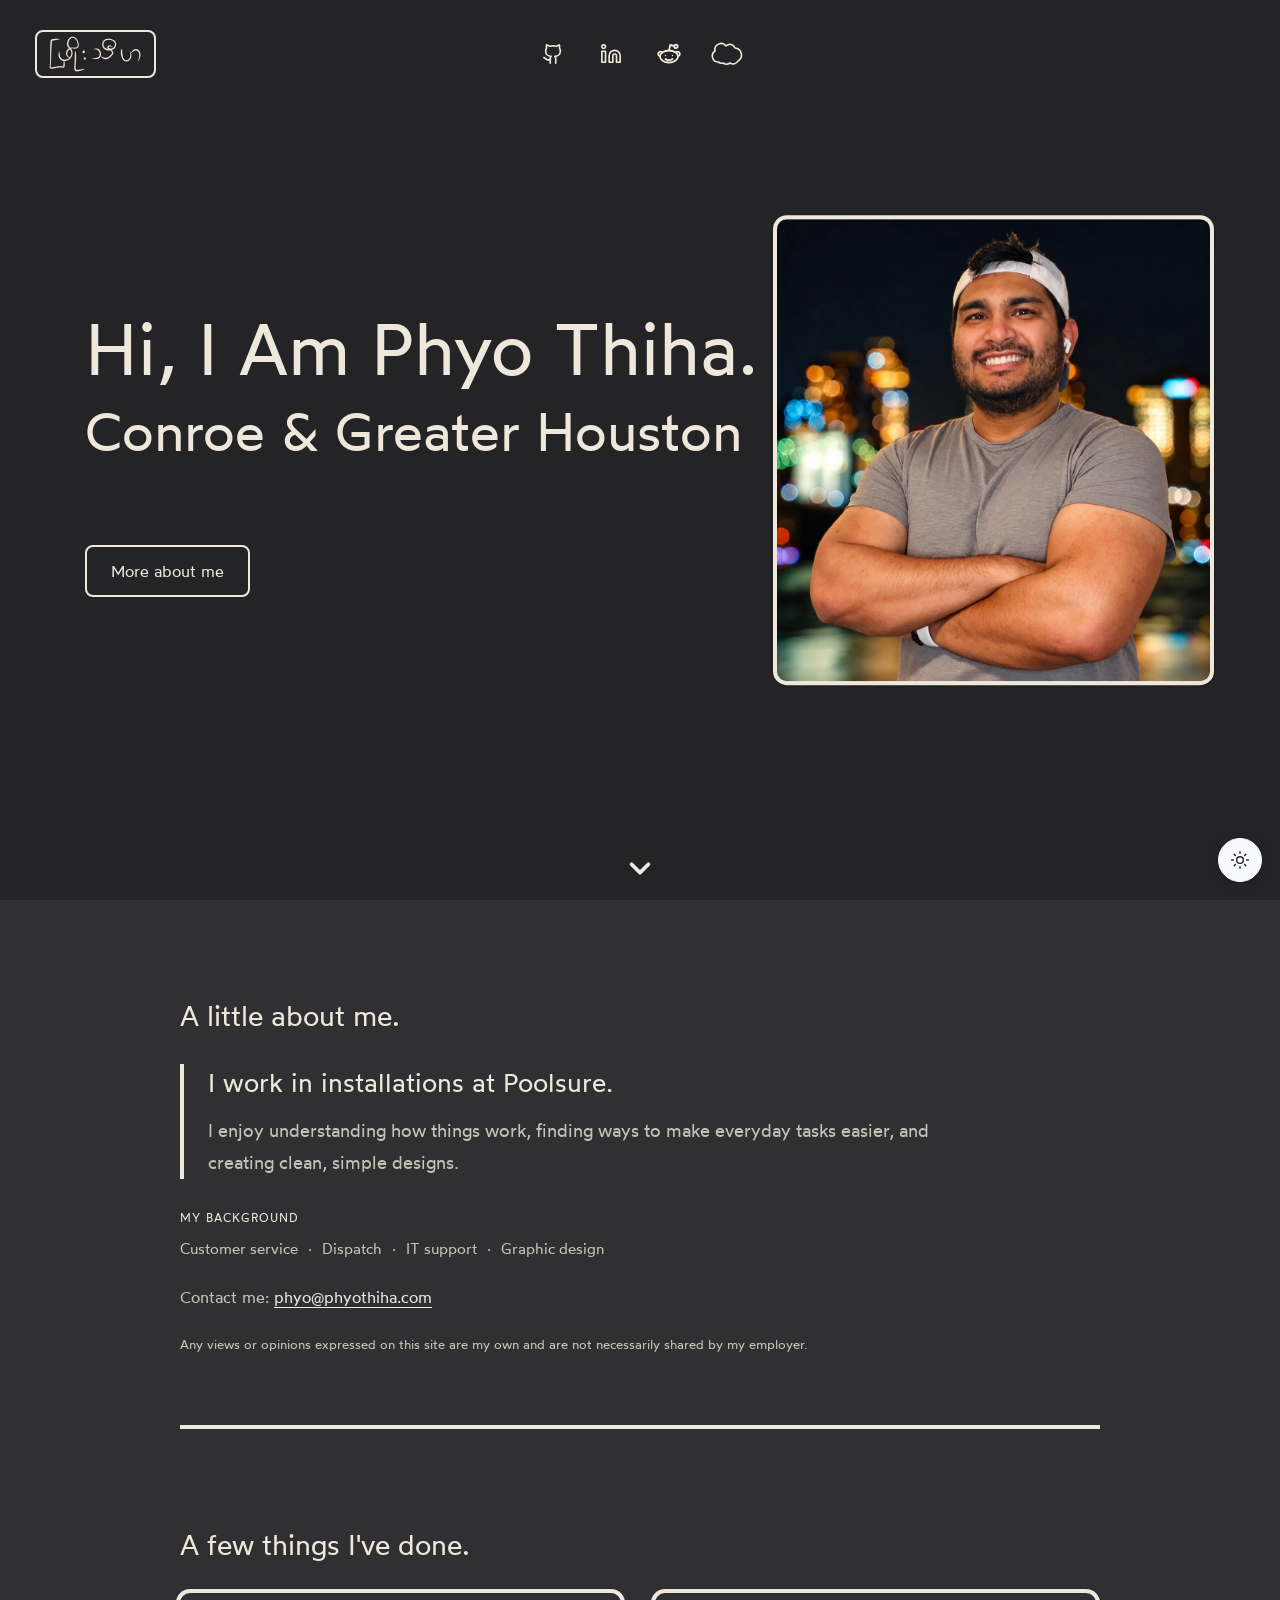
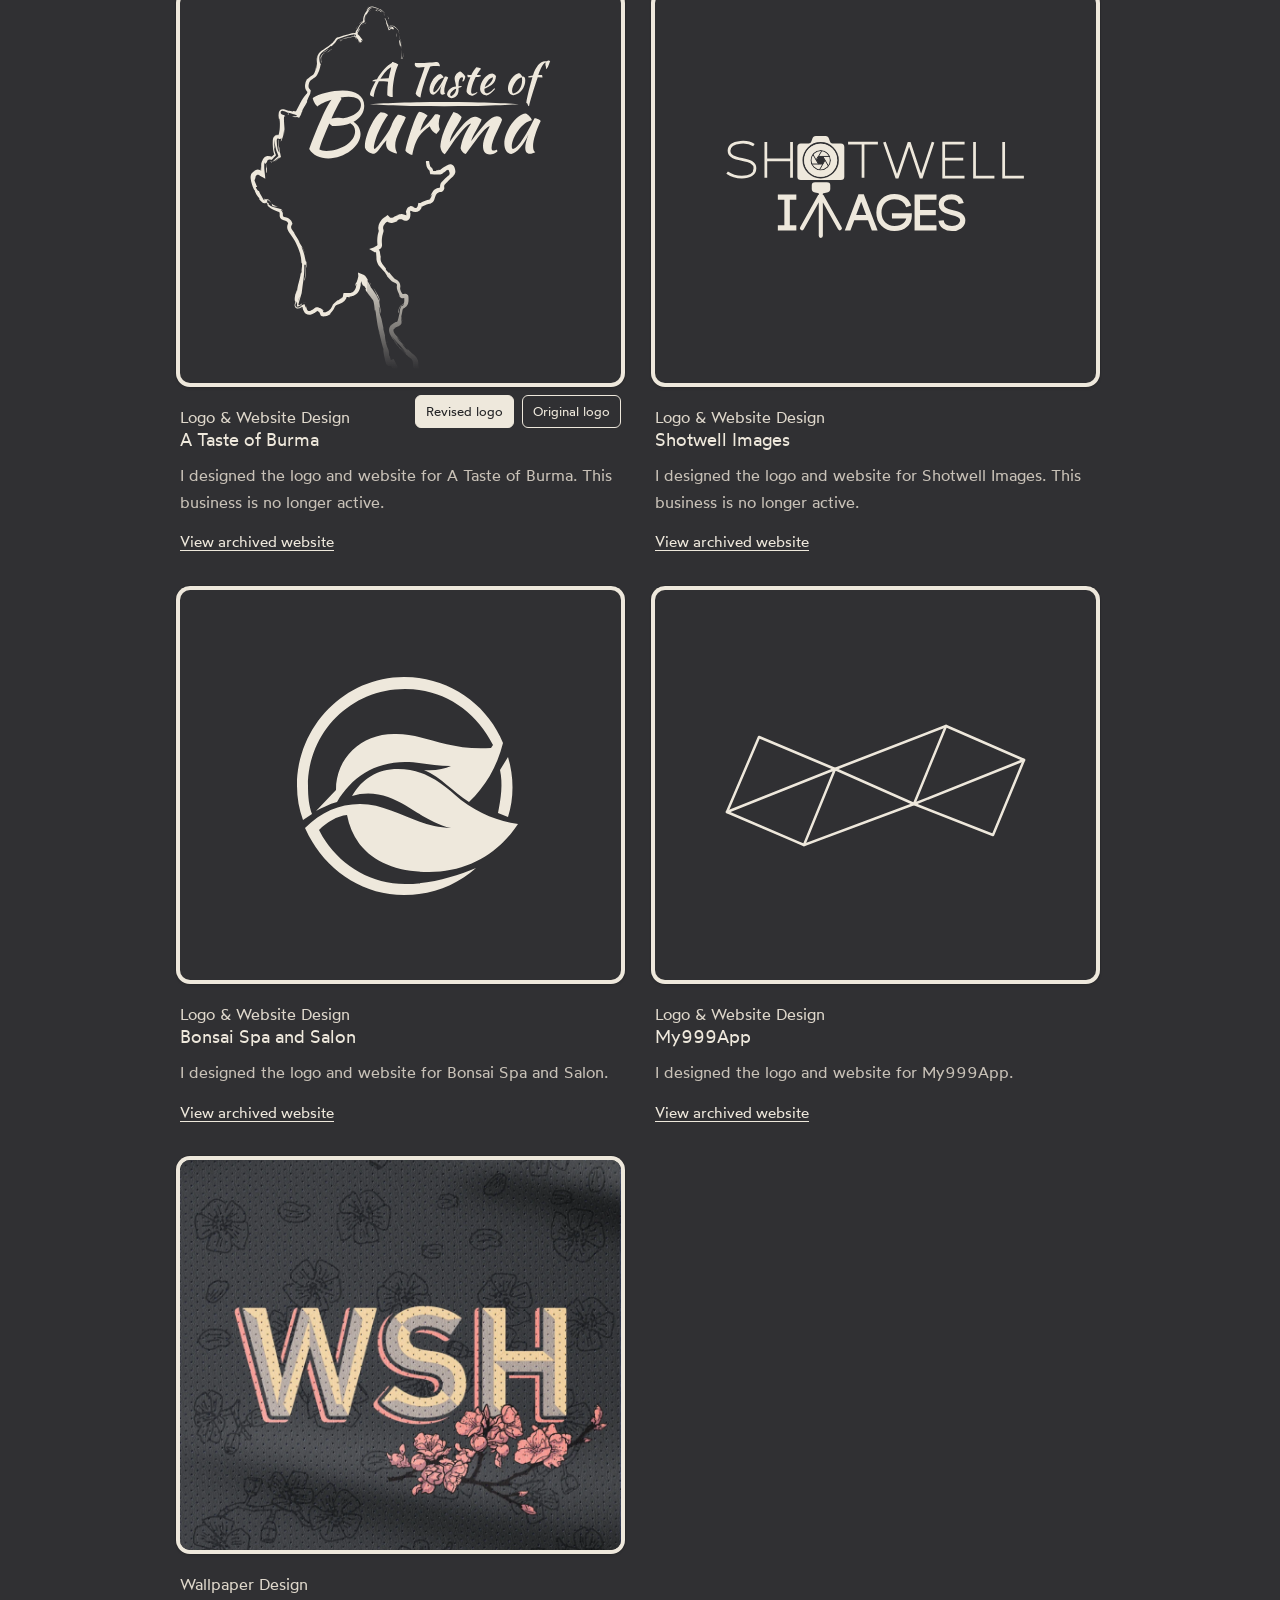
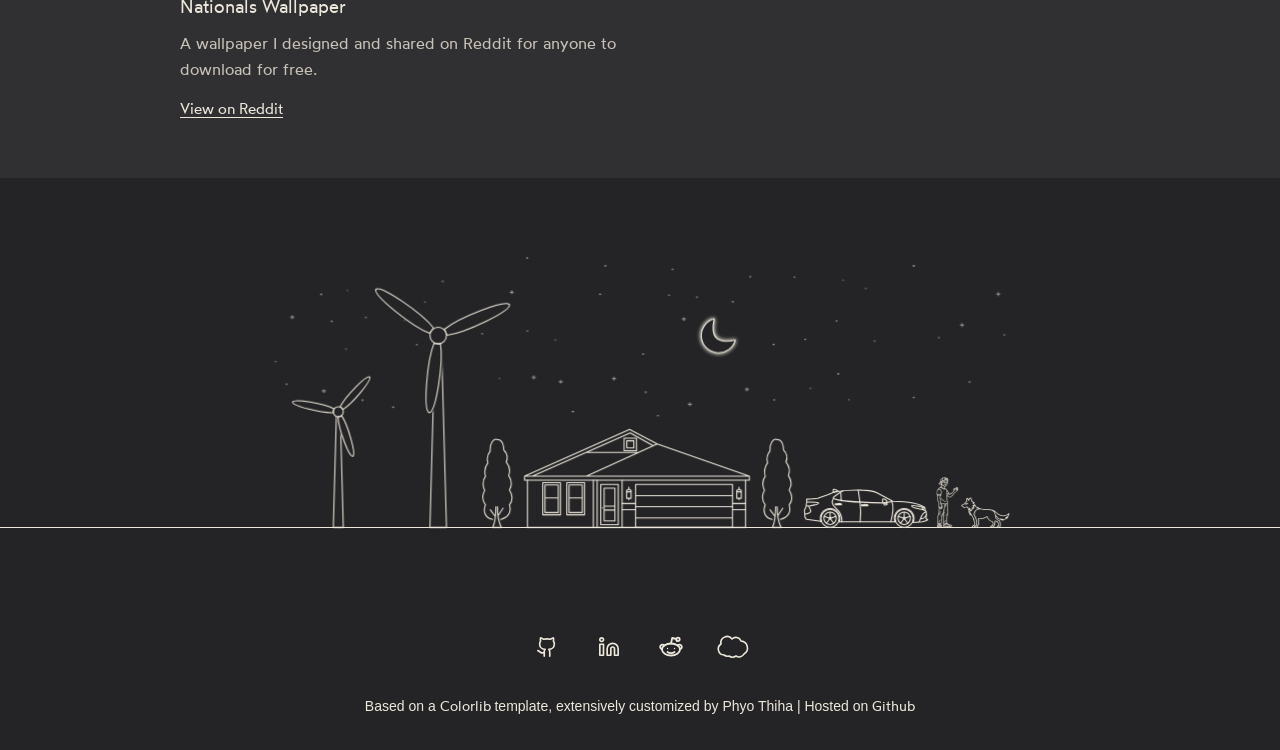
==== commit 21e19c53: "Align About, Projects heading and divider with the project logo grid" ====
--- a/index.html
+++ b/index.html
@@ -246,6 +246,8 @@
 	<!-- Start Sample Area -->
 	<section class="sample-text-area">
 		<div class="container box_1170">
+            <div class="row justify-content-center">
+                <div class="col-lg-10">
 			<h3 class="text-heading" id="about-me" tabindex="-1">A little about me.</h3>
             <div class="about-introduction">
                 <p class="about-lead">I work in installations at Poolsure.</p>
@@ -254,26 +256,31 @@
             <p class="about-background"><span class="about-background-label">My background</span>Customer service <span aria-hidden="true">·</span> Dispatch <span aria-hidden="true">·</span> IT support <span aria-hidden="true">·</span> Graphic design</p>
             <p class="about-contact">Contact me: <a href="mailto:phyo@phyothiha.com">phyo@phyothiha.com</a></p>
             <p class="about-disclaimer">Any views or opinions expressed on this site are my own and are not necessarily shared by my employer.</p>
+                </div>
+            </div>
 		</div>
 	</section>
 	<!-- End Sample Area -->
 
 
 		<div class="container box_1170">
-			<div class="section-top-border portfolio-divider" role="separator">
-		</div>
+			<div class="row justify-content-center">
+                <div class="col-lg-10">
+                    <div class="section-top-border portfolio-divider" role="separator"></div>
+                </div>
+            </div>
 
 
 	<!-- Start Sample Area -->
 
 		<div class="portfolio-section">
-            <h3 class="text-heading portfolio-heading">A few things I've done.</h3>
 
 
 
 
             <div class="row justify-content-center">
                 <div class="col-xl-10 col-lg-10">
+            <h3 class="text-heading portfolio-heading">A few things I've done.</h3>
 
                     <div class="row">
                         <div class="col-xl-6 col-lg-6 col-md-6">
--- a/css/dark-palette.css
+++ b/css/dark-palette.css
@@ -39,7 +39,7 @@
 html[data-theme="dark"] .burma-original-art { color: #eee8dc; }
 html[data-theme="dark"] .footer-scene { color: #eee8dc; --car-surface: #242426; }
 html[data-theme="dark"] .celestial-moon path { fill: #242426; }
-html[data-theme="dark"] .theme-toggle { background: #eee8dc; border-color: #eee8dc; color: #242426; }
+html[data-theme="dark"] .theme-toggle { background: #f8fafc; border-color: #f8fafc; color: #242426; }
 html[data-theme="dark"] .header-logo-frame { border-color: var(--charcoal-accent); }
 html[data-theme="dark"] .sea-glass-header-logo { filter: brightness(0) saturate(100%) invert(94%) sepia(12%) saturate(285%) hue-rotate(344deg) brightness(99%) contrast(89%); }
 html[data-theme="dark"] .theme-toggle:focus-visible { outline-color: var(--charcoal-accent); }
--- a/css/light-palette.css
+++ b/css/light-palette.css
@@ -66,9 +66,9 @@
 }
 html[data-theme="light"] .about-introduction { border-left-color: var(--monitor-accent) !important; }
 html[data-theme="light"] .theme-toggle {
-  background: var(--monitor-panel) !important;
-  color: var(--monitor-accent) !important;
-  border-color: var(--monitor-line) !important;
+  background: #242426 !important;
+  color: var(--monitor-bg) !important;
+  border-color: #242426 !important;
   box-shadow: 0 3px 14px #0002;
 }
 html[data-theme="light"] .theme-toggle:focus-visible { outline-color: var(--monitor-accent) !important; }
@@ -114,7 +114,7 @@
 html[data-theme="light"] .logo-switch button { color: var(--light-ink); border-color: var(--light-ink); }
 html[data-theme="light"] .logo-switch button[aria-pressed="true"],
 html[data-theme="light"] .logo-switch button:hover { background: var(--light-ink); color: var(--monitor-bg); }
-html[data-theme="light"] .theme-toggle { background: var(--light-ink); border-color: var(--light-ink); color: var(--monitor-bg); }
+html[data-theme="light"] .theme-toggle { background: #242426; border-color: #242426; color: var(--monitor-bg); }
 html[data-theme="light"] .slicknav_menu .slicknav_icon-bar { background: var(--light-ink); }
 html[data-theme="light"] .sea-glass-header-logo { filter: brightness(0); opacity: .8; }
 
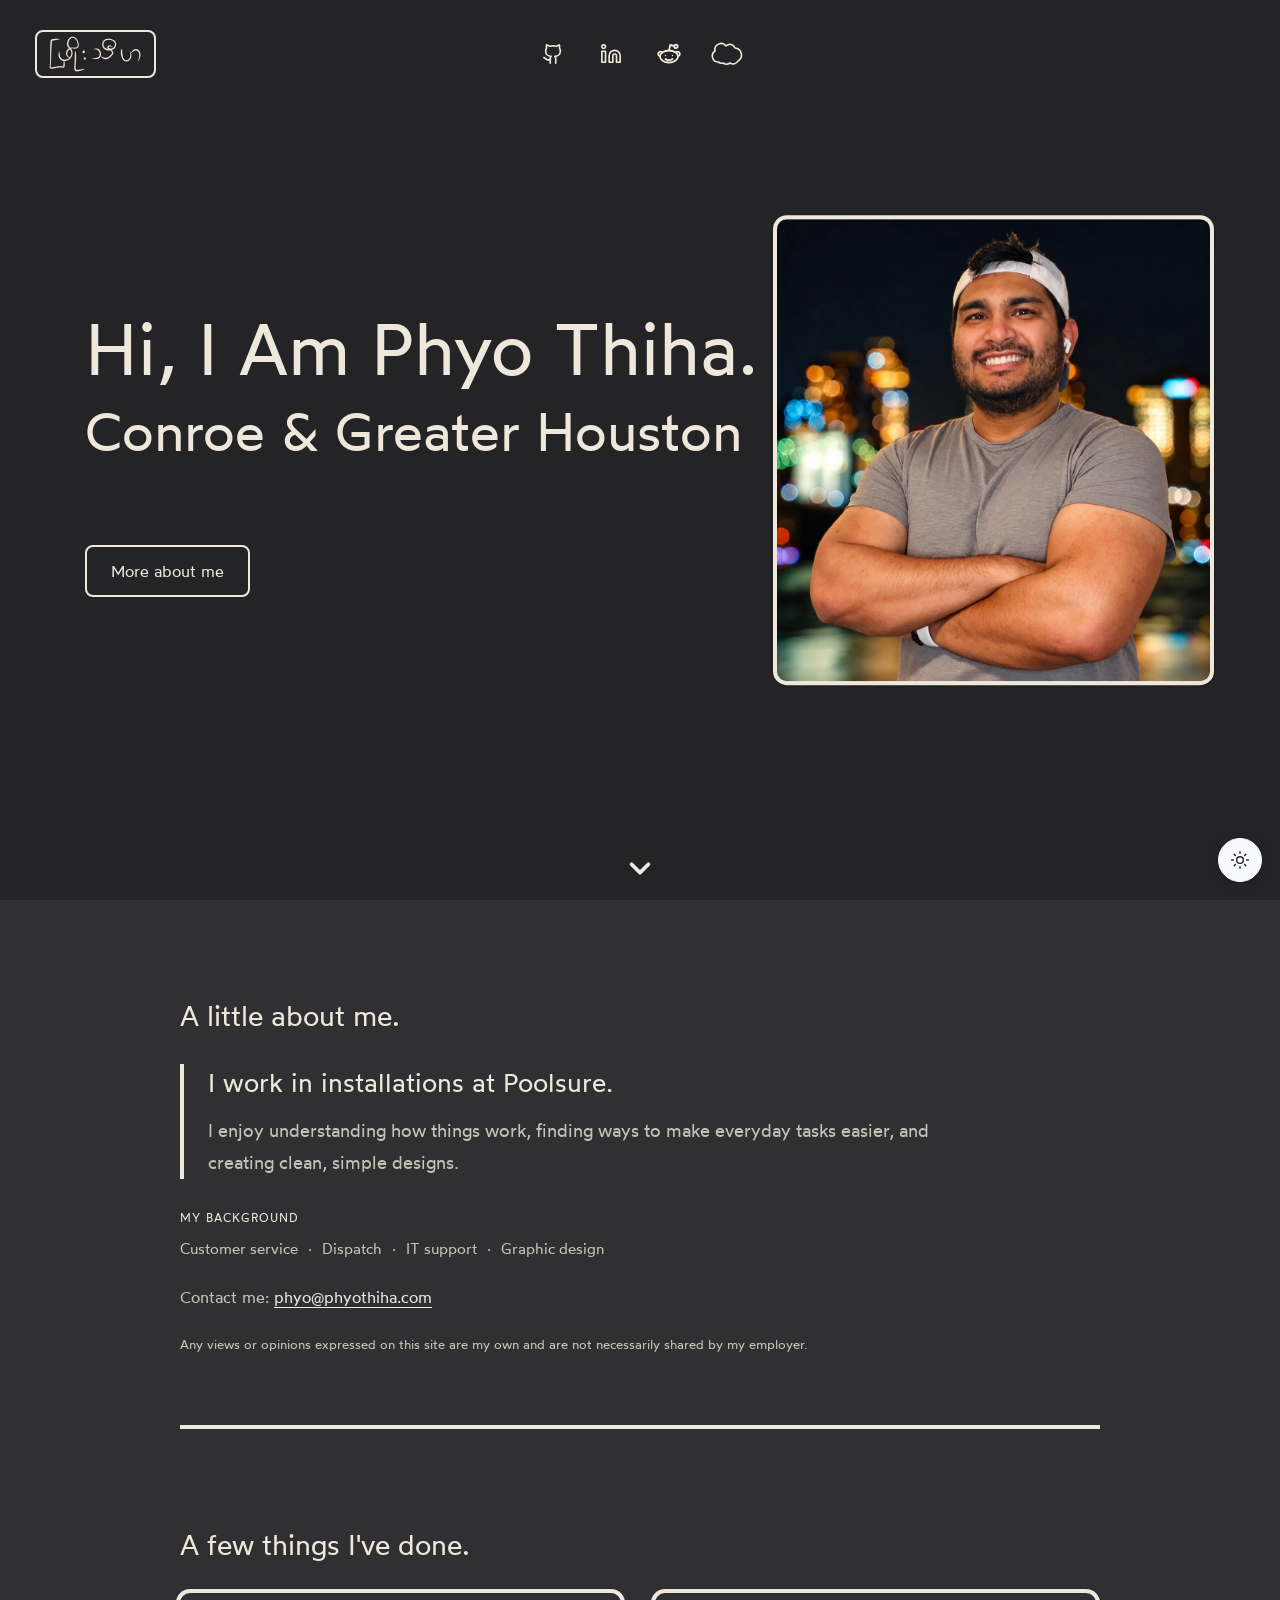
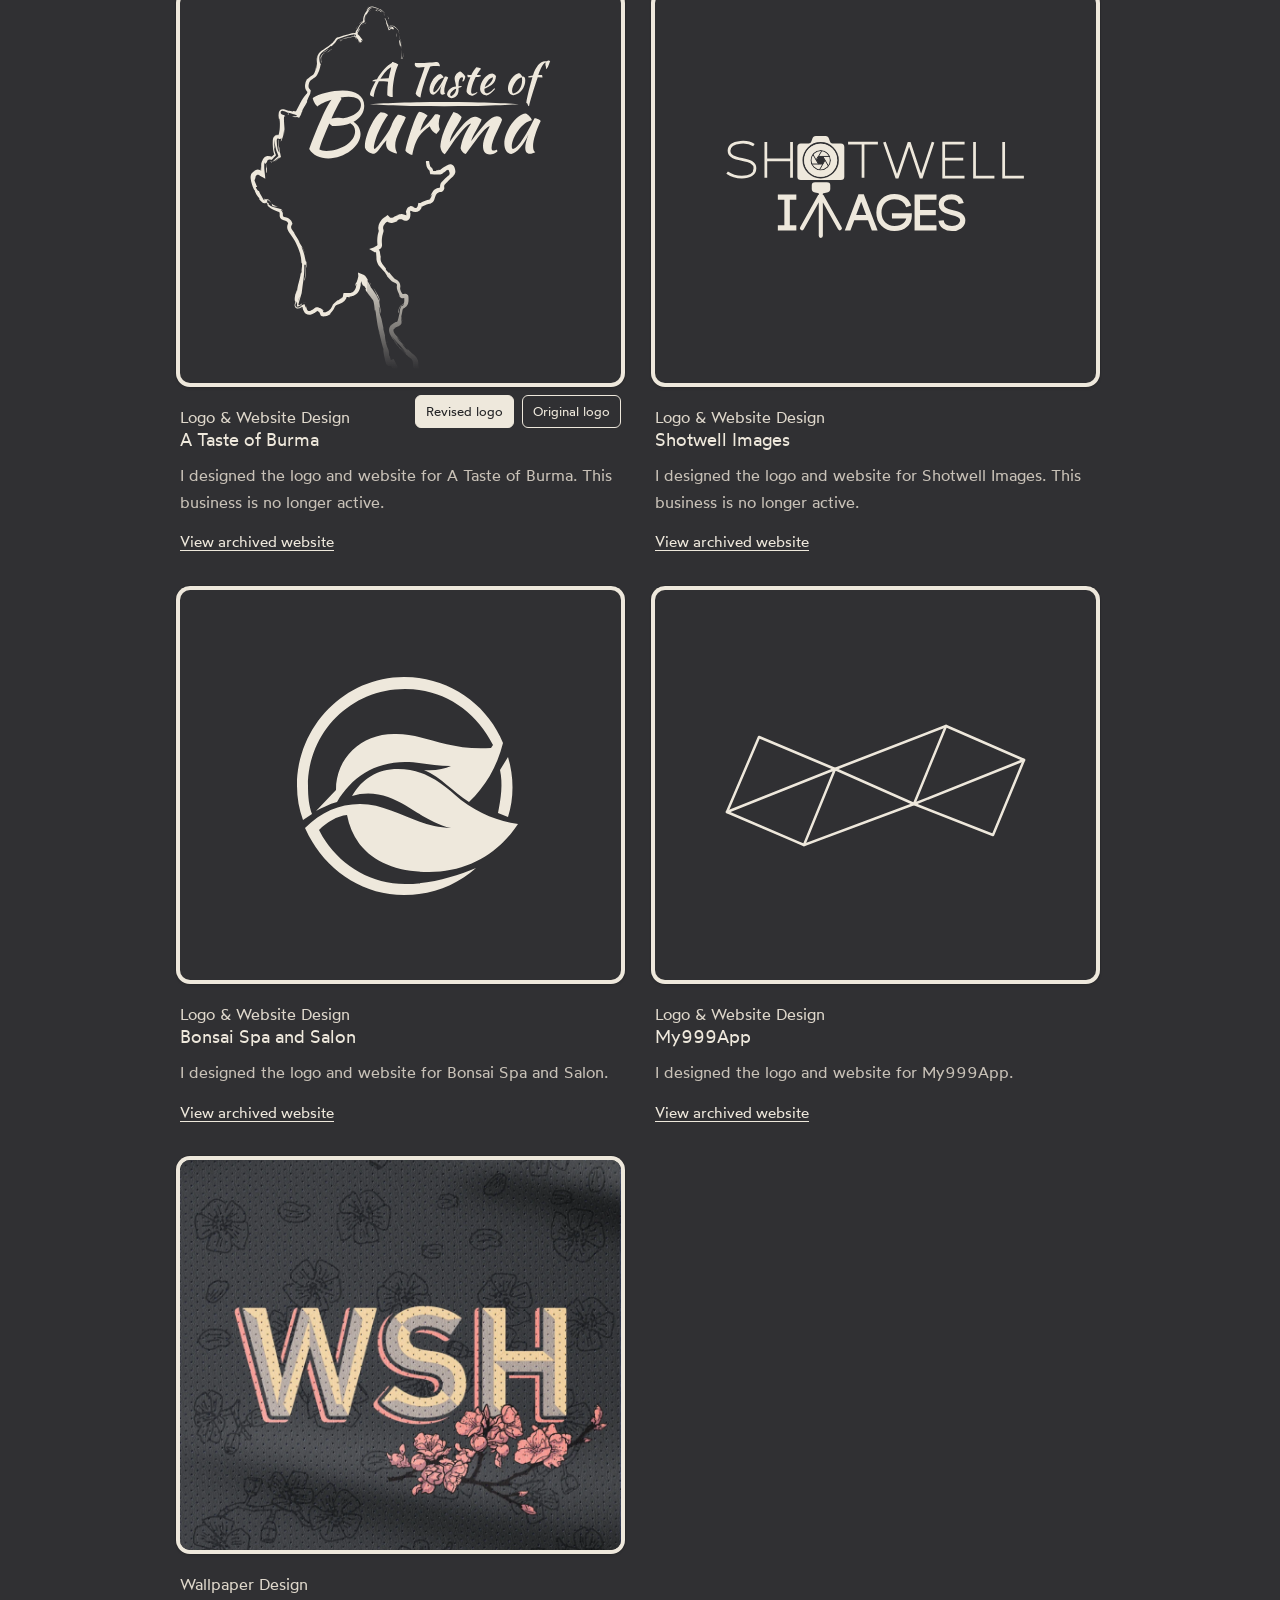
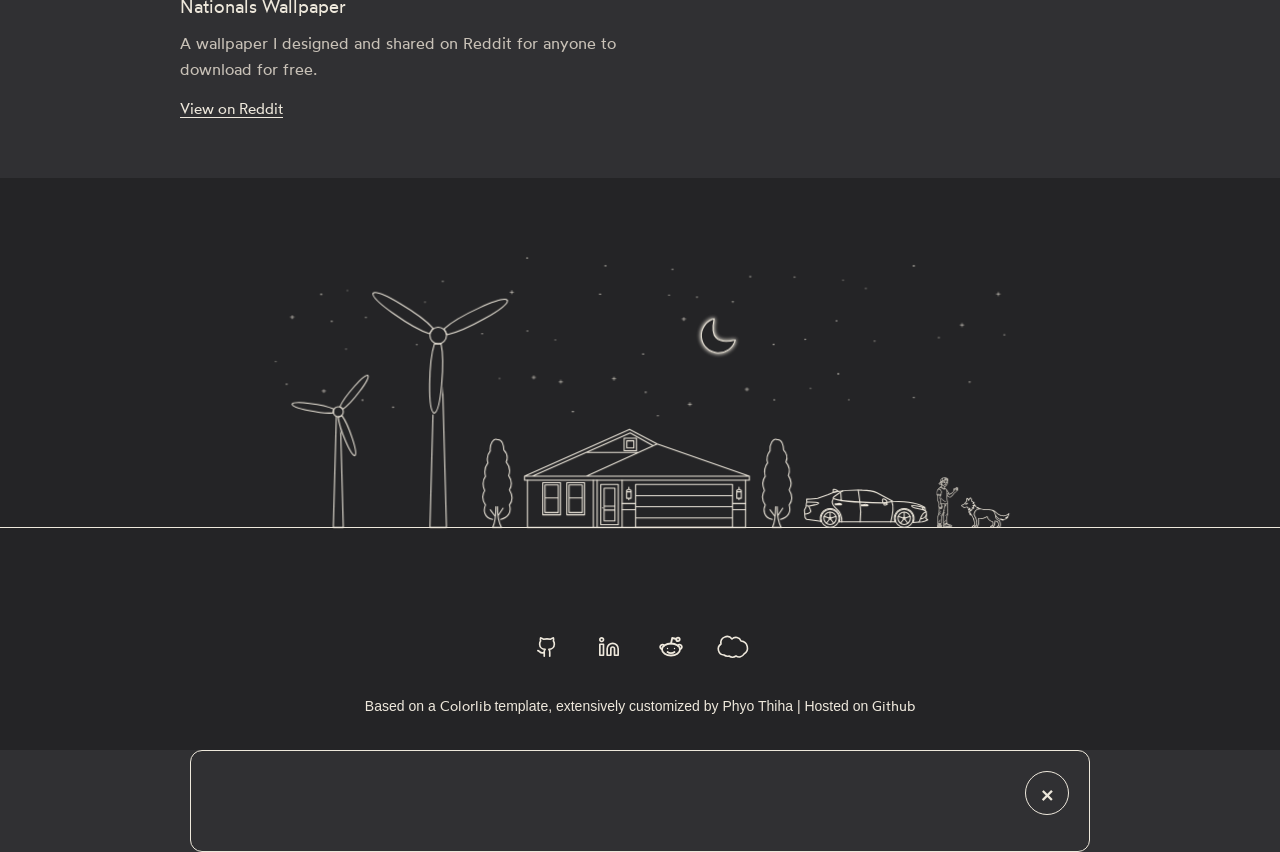
==== commit dbf3dbb8: "Open business logo thumbnails in the enlarged viewer" ====
--- a/index.html
+++ b/index.html
@@ -126,6 +126,7 @@
 <link rel="stylesheet" href="css/monitor-light-theme.css">
 <link rel="stylesheet" href="css/dark-palette.css">
 <link rel="stylesheet" href="css/light-palette.css">
+    <link rel="stylesheet" href="css/logo-viewer.css">
 </head>
 
 <body>
@@ -286,7 +287,7 @@
                         <div class="col-xl-6 col-lg-6 col-md-6">
                             <div class="single_gallery">
                                 <div class="thumb">
-                                    <a class="burma-logo-stage" href="https://web.archive.org/web/20180308060430/http://tasteofburma.com/" aria-label="View archived A Taste of Burma website">
+                                    <a class="burma-logo-stage" href="#logo-viewer" data-logo-viewer="A Taste of Burma" aria-label="Enlarge A Taste of Burma logo" aria-haspopup="dialog">
                                         <svg xmlns="http://www.w3.org/2000/svg" width="441" height="390" aria-label="A Taste of Burma revised logo" class="burma-theme-logo" viewBox="0 0 441 390"><defs><mask id="site-revised-burma-border-text-clearance" width="612" height="792" x="0" y="0" maskUnits="userSpaceOnUse" style="mask-type:luminance"><path fill="#fff" d="M0 0h612v792H0z"/><path d="M250 110.95h320V281H250z"/></mask><mask id="site-revised-southern-fade-mask" width="850" height="1100" x="-50" y="-50" maskUnits="userSpaceOnUse" style="mask-type:luminance"><path fill="url(#site-revised-southern-fade)" d="M-50-50h850v1100H-50z"/><path fill="#fff" d="M-50-50h300v1100H-50z"/></mask><linearGradient id="site-revised-southern-fade" x1="0" x2="0" y1="463" y2="628" gradientUnits="userSpaceOnUse"><stop offset="0" stop-color="#fff"/><stop offset="1"/></linearGradient></defs><g mask="url(#site-revised-southern-fade-mask)" transform="matrix(.6 0 0 .6 36.9 -.6)"><g fill="currentColor" mask="url(#site-revised-burma-border-text-clearance)"><path d="M328.92 276.73c-1.31 2.96-.09 2.2-.13 2.7.47-1.26.7-2.05.78-2.54.1-.51.03-.7-.09-.72-.23-.04-.7.59-.56.56m-13.86-44.39c0 .02.68.12.67.11l-.18-.1q-.2-.08-.46-.3-.59-.39-1.19-1.3c-.4-.62-.72-1.47-.96-2.1-.23-.66-.36-1.13-.36-1.13a18 18 0 0 0 1.03 2.96c.3.66.64 1.06.93 1.38.28.32.53.47.52.48m-23.01-35.57q.55.05 1.22 0 .75-.03 1.64-.1c1.33-.08 2.8-.3 4.4-.46h2.45l1.3-.03c.43 0 .9-.05 1.3.03q1.25.16 2.45.67c.77.33 1.54.93 1.94 1.76.53 1.25.76 2.65.57 3.94-.11.63-.36 1.14-.57 1.74l-.76 1.96c-.17.36-.3.72-.49 1.08-.17.36-.39.73-.53 1.08-.42.87-.37.98-.4 1.32a4 4 0 0 0 .28 1.81c-.06-.02.22 1.15.25 1.16 0 0 .68.56 1.5 1.05l.29.18.03.02.02.02.18.21.01.01.08.06.15.12.54.44c.17.14.28.18.4.35l.18.22-.22-.38-.17-.22-.34-.45-.17-.23-.09-.1-.27-.35-.31-.36q-.63-.72-1.09-1.4-.42-.7-.61-1.28c-.1-.39-.15-.73-.12-1.14l.02-.15c0-.06-.03-.06.06-.23l.36-.81c.27-.55.58-1.1.78-1.63.47-1.09.76-2.05 1.05-2.87q.22-.6.37-1.23.09-.68.06-1.4c-.04-.96-.3-1.9-.68-2.78-.86-1.64-2.51-2.22-4.05-2.55-.76-.2-1.67-.1-2.5-.12h-2.45c-.4.02-.78-.04-1.19.04l-1.18.17-2.26.3-1.08.15-.5.06-.4.07zm-26.96 2.21c.86.22-.47.41-.74.45l5.66 7.72q.05-.13 0 0l-5.66-7.72 1.6-.15q.21 0 .47-.04c.18 0 .17-.03.28-.05.16-.03.31-.05.55-.07l3.4-.81c-.64.07-.82.07-1.19.1l-2.04.43c-.08.02-.25.06-.28.05H267l-.32.02-.16.02-.44.02z"/><path d="M269.46 198.41c5.36-1.17-3.6.28 0 0m-1.16-15.23q.02 0 .46.29.44.27 1.18.79c.95.69 2.11 1.76 2.99 3.06a11 11 0 0 1 1.84 5.38l.03.54a10 10 0 0 0-.22-3.26c-.3-1.36-.98-2.79-1.76-3.88-.77-1.11-1.62-1.9-2-2.28s-.27-.37.61.32l-.96-.79-.96-.65c-.59-.42-1.25-.77-1.8-1.07-.34-.19-.38-.2-.55-.27l-.39-.17-.17-.08-.05-.02h-.02v-.01h-.02l-2.38 4.45.1-.21q.2-.41.47-.69c.34-.4.67-.8.98-1.03.3-.25.43-.4.6-.52q.47-.35.48-.33l-.4.26-.46.4c-.18.16-.51.4-.77.71-.27.36-.58.62-.82 1.03q-.1.16-.16.34l-.02.04 2.06-3.84v.01l.04.02.06.05.25.18.28.2.14.1.2.14q.56.36 1.13.79"/><path d="m266.08 183.69-.02.13-.02.15-.01.1v.04c-6.65-1.61-1.85-.45-3.33-.8l.15.07.64.32c.2.17.53.11.83.01.3-.09.6-.27.86-.45q.4-.08.78-.22c.18-.06.14-.06.14-.06h.02l.04.04c0 .03.06.04.07.06q.03.03.04 0-.16.15-.17.14l.21-.16.02-.04q0-.05-.03-.09l-.03-.01c-.05 0 .09-.03-.17.07l-.6.2-.32.07c-.1.05-.22.16-.35.22a2.5 2.5 0 0 1-1.07.34l-.2-.08-.37-.2-.4-.19-.05-.02-.02-.02h-.02c-3.03-.74 4.12 1 3.38.81z"/><path d="M273.26 189.44s-.27-.78-.97-1.8a12 12 0 0 0-3.17-3.14l-1.02-.67-1.07-.6c-.4-.23-.56-.29-.76-.38l-.55-.25h-.01l-1.58 2.93.01-.04.04-.08.08-.16a3 3 0 0 1 .55-.73q.39-.51.7-.78.36-.29.46-.4l-.48.42q-.32.3-.56.6c-.16.24-.34.35-.48.57l-.2.34-.1.2-.02.05v.01l1.4-2.59h.01l.04.03q.28.19.82.35c.46.19 1.33.5 2.25.92-.57-.13-.25.06.75.71.96.67 2.7 1.93 3.86 4.49m-.01 7.3-.37 1.19-.35.9q-.16.45-.33.77l-.32.68a32 32 0 0 1-1.03 2.03c-.48.81-.45.27.66-3.25a107 107 0 0 0-2.64 7.64l-4.44-6.04c2.03-.28 1.94-.48-.03-.53l4.96 6.77q.57-1.16 1.55-3.55l1.07-2.66c.2-.5.4-.98.6-1.58l.32-1zm16.5 2.02 2.69-.35 1.85-.24.95-.08 2.64-.65q.51-.13 1-.23l.88-.1.87-.1c-.7.1-1.77.05-3.03.28l-1.97.26c-.66.1-1.44.16-1.94.27-2.24.4-4.15.76-3.94.94m-3.39-43.71c-.03-.18-.15-.08-.33.18-.2.26-.49.68-.8 1.12a9 9 0 0 1-1.8 2.12l-.17.3q-.16.29-.5.76c-.45.61-1.03 1.46-1.82 2.17-.38.36-.74.75-1.13 1.04l-1.1.78q-.5.35-.79.53l-.3.16c.49-.17 1-.52 1.56-.83l.85-.51q.42-.3.82-.64a17 17 0 0 0 2.92-3.01l1.02-1.53c.32-.48.5-.92.73-1.3.41-.75.71-1.26.84-1.34"/><path d="M283.42 158.47s.37-.65.83-1.62l.62-1.67c.21-.62.33-1.25.49-1.9l.1-.48.08-.38.1-.67.19-1 .13-.62c-.13.27-.31.87-.46 1.47l-.21.94-.3 1.09c-.33 1.4-.84 2.45-1.1 3.2-.72 1.49-.79 1.83-.47 1.64m-18.64 23.82-.07.47-.07.56q0 .16-.04.34v.1l-.01.05v.02c-3.78-1.06-1.05-.29-1.89-.52l.03.01.51.26c.18.07.34.2.54.24q.36-.04.7-.16c.31-.1.22-.19.21-.26 0-.02.04.02.05.03l.24.32c.1.12.23.22.28.23l.01-.01-.25.27c-.16.24-.34.4-.5.6q-.24.3-.39.68v.01l.96-1.75.02.01.04.02.07.03.14.06.57.24.36.17.42.21q.82.43 1.54.9c.96.63 1.79 1.33 2.39 2.03a9 9 0 0 1 1.27 1.83q.2.35.27.56l.09.2-.1-.24q-.09-.25-.33-.67a10 10 0 0 0-1.58-2.13 14 14 0 0 0-3.95-2.76l-.24-.12-.16-.07-.33-.14-.33-.15-.09-.04h-.02v-.01h-.01l-1 1.82.04-.11q.1-.21.23-.41c.16-.27.39-.43.59-.72q.15-.2.33-.37c.04-.04 0 0 .01 0a1 1 0 0 1-.33-.32q-.1-.12-.13-.19c-.01 0-.05-.08-.05-.03l.02.09c0 .03-.13.08-.19.1q-.22.12-.47.18c-.15.03-.34.1-.48.05l-.38-.19-.38-.19-.2-.1-.04-.01c-.44-.13 3.83 1.06 2.02.55v-.01l.01-.04.07-.56q.07-.53.16-.99c.1-.58.24-1.06.3-1.32l.13-.39c0 .03-.15.3-.3.77-.1.22-.16.47-.21.66zm42.97-45.21s-.05.22-.22.55c-.15.33-.4.82-.73 1.37a12 12 0 0 1-1.24 1.58 14 14 0 0 1-2.8 2.27c-.44.28-.76.43-1.08.62q-.99.51-1 .5l.46-.21 1.35-.71q.46-.28 1-.64l.54-.37.63-.51c.42-.36.83-.71 1.3-1.27.44-.52.86-1.05 1.24-1.77q.28-.5.52-1.03.2-.54.37-1.1.16-.55.25-1.09l.1-1c.01-.32.03-.67.01-.95l-.07-.79a12 12 0 0 0-.77-2.96l-.23-.52.34.84q.15.45.3 1.05l.16.6q.07.37.11.76c.17.95.09 2.25-.07 3.16a13 13 0 0 1-.47 1.62m-.83-20.22c-.04 1.68.42.62.86-.42.43-.88.8-1.56.66-.25.39-1.94 1.16-4.43 1.7-7.3.26-1.44.45-3.04.47-4.72.02-.83-.09-1.77-.16-2.61-.02-.25-.05-.37-.08-.5l-.09-.41-.17-.8.14.85c.04.32.1.48.11 1l.06 1.38v.7l-.04.63c-.08.84-.16 1.75-.33 2.49l-.25 1.18q-.13.56-.3 1.1l-.3 1.08-.34 1-1.34 3.74c-.19.57-.4 1.06-.6 1.86m1.72-24.13c.4 2.25.91 4.58 1.47 7.12-.41-2.4-.87-4.77-1.47-7.12m-13.1 50.93c.28-.2.42-.17.68-.23.24-.04.56-.15 1.03-.09h.17l.1-.02.17-.02 1.14-.25-1.06.05h-.25l-.12-.03c-.09-.02-.17-.04-.2.08-.2-.14-.44-.3-.68-.38q-.24.12-.45.32l-.2.21Z"/><path d="M296.47 142.77h.05c.16-.08.34-.1.52-.14l.39-.08.78-.2q.76-.2 1.61-.49c.53-.15 1.17-.45 1.75-.7q.48-.24.96-.52-.48.28-.96.52c-.58.25-1.22.54-1.75.7q-.84.29-1.62.47l-.78.2q-.2.04-.38.1c-.2.03-.4.04-.57.14m-1.51 1.52.58-.63c-.25.14-.42.3-.58.63m-22.68 20.64c.08-.42.34-.9.76-1.18.41-.32.93-.47 1.39-.7.18-.08.32-.12.53-.22l.66-.34 1.1-.63c.6-.45.98-.82 1.06-.98s-.13-.14-.72.12q-.44.23-1.22.47l-.86.28q-.25.09-.5.15l-.43.08c-.08 0-.29.02-.5.06-1.03.57-.49.7-.33.92.1.11.11.25-.09.46-.14.27-.65.57-.85 1.51m19.09-18.11a8 8 0 0 1-2.54 2.01c-.5.24-1.03.26-1.55.34s-1.1.09-1.65.15l-.25.01-.1.02h-.08c.01-.02-.03-.06-.18.16.12 0 .3 0 .41.08q.1.05.17.13c.04.05.08.1.04.35l.04-.2.02-.1-.1-.08q-.11-.07-.22-.17l-.14-.14-.04-.04.04.07c.04.06.2.36.18.38q.02 0 .05-.05c.03-.02.15-.04.24.04.57-.07 1.16-.12 1.68-.24.53-.14 1.05-.2 1.54-.48a8 8 0 0 0 2.44-2.24m2.79-3.65-.12.16c-.09.1-.17.22-.35.42l-.27.3-.14.16-.04.05-.02.02h-.01v.01l.06-.06-.06.07c-.06.08-.2.22-.2.24l-.1.15-.96 1.36c-.34.47-.58.77-.58.77s.2-.21.47-.55l.95-1.16.3-.34.17-.17.32-.3.33-.6zm13.72-34.02c.35-2.02.85-4.4.6-7.38l-.83-6.55.3 3.7.17 1.86.05.47.02.23v1.6c-.1 3.4-1.05 6.06-1.74 8.36.03.36 0 1.07.16 1.07.16-.03.49-.58 1.27-3.36m-3.97 15.47.01-.28c-.11.18-.17.34 0 .28m-14.68-67.77.16.05.12-.23Zm16.82 55.31c-.32.87-.53 1.56-.72 2.22-.15.65-.29 1.14-.38 1.8-.18 1.25-.28 2.3-.35 3.34.23-1.31.46-2.75.73-4.08a47 47 0 0 1 1.11-4c-.02-.32-.08-.4-.4.72m.56-31.92.28 3.07c.1 1.07.11 2.2.19 3.35 0-.95.08-2.41-.05-3.69a11 11 0 0 0-.42-2.73m-2.37 43.71v.17c.26-.34.16-.3 0-.17m0 0v-.11l.01-.2.07-.64.12-1.22.17-2.26-.5 3.05-.11.71-.05.35-.02.18v.47l-.01.06.04-.06q.15-.21.28-.33"/><path d="M281.87 51.57q.28.17.72 1.28c.15.35.28.79.48 1.26q.3.72.63 1.57.64 1.68 1.4 3.77a50 50 0 0 1 .73 2.15l.35 1.14c.07.17.1.45.2.54l.49-.31 1.92-1.3c.65-.4 1.3-.88 2.07-1.08.5-.31.91.09 1.28.23q.55.25 1 .43.89.34 1.36.36c.65.03.8-.39.54-1.12q-.2-.56-.69-1.3-.24-.37-.54-.77l-.31-.4-.17-.2q-.03-.06-.1-.12a4 4 0 0 0-1.06-.49c-.48-.13-.55-.1-.72-.12l-.47-.03-.15-.04q-.13-.04-.26-.05l-.45-.03q-.42 0-.72-.04c-.1.19-.16.36-.44.68l-.16.2-.1.1c-.04.04-.1.12-.1.07q-.14-.11-.34-.43c-.26-.43-.67-1.18-1.23-2.48 0 .36.14 1.08.32 1.97l.31 1.47.17.8.04.21c.02.05.01.2.07.13l.28-.14c1-.56 1.97-1.21 2.56-1.25h.2l.3.06q.32.06-.05.14c-.05.01-.16.02-.2.04l-.08.06-.25.17q-.3.2-.8.62c-.9.67-1.64 1.31-2.31 1.8l-.43.3c-.07-.1-.1-.29-.16-.42l-.26-.8-.39-1.33a15 15 0 0 1-.56-3.33l-.08-.84c-.03-.25-.12-.76-.24-1.31.08 1.12-.22.9-.7-.05q-.3-.73-.68-1.9-.38-1.1-.82-2.6a18 18 0 0 0-2.17-4.95c-.78-1.15-1.42-1.6-1.46-.92l.21.35c.13.23.33.55.5.96l.63 1.4q.29.8.58 1.67c.38 1.15.59 2.35.83 3.23l.38 1.48c-.18.23-1.24-3.22-.9-.5"/><path d="m303.25 67.16.72 3.57a95 95 0 0 1-.34-2.82l-.04-.34-.06-.5-.15-1a10 10 0 0 0-.7-2.09 12 12 0 0 0-1.18-2q-.35-.5-.75-.99l-.8-.88q-1.44-1.54-3.13-2.95-1.04-.6-1.86-1.04l-.38-.2-.53-.28a6 6 0 0 0-2.03-.64l-.27.01-.54.02h-.26l-.06.01-.05.03-.1.08q-.37.33-.6.64c-.33.39-.5.66-.63.88l.82-.6.43-.24.13-.04h.03l.1-.01h.22l.44-.01h.22a6 6 0 0 1 2.07.72l.07.04.16.1.3.2q1.34.84 2.84 1.92.75.55 1.5 1.17l.74.66.37.36.43.43c1.1 1.16 1.93 2.4 2.4 3.58.48 1.2.6 2.22.7 2.78l.12.73Zm3.25 19.06c-.3-.64-.56-1.65-.91-2.7s-.7-2.15-1-3.01c-.62-1.72-1.08-2.46-1.1.13l.59 3.19c.17.88.25 1.62.37 2.23.22 1.22.4 1.97.58 2.6.37 1.23.7 1.95 1.24 4.97-2.07-16.38 1.01 4.66.15-7.27.51 3.22.89 6.12 1.23 8.86a375 375 0 0 1-.57-8.56l-.01.38.01.08-.02-.01c-.02.72-.06.96-.09.15l-.06-.34c-.13-.1-.27-.38-.4-.7-.37-4.79.13-.78.4.7.05.05.1.17.15.19v-.07l-.36-2.57c-.24-1.53-.7-3.56-1.1-5.6l-1.63-8.14c.24 1.74.55 3.7.98 6.17l.73 4.14.45 2.44c.16.86.24 1.78.37 2.74m-26.88 68.91c.34-.4.36-.37.44-.38.3-1.06.46-1.43-.44.38"/><path d="M282.22 148.92c-.13.53-.16 1.05-.28 1.9-.07.43-.12.93-.3 1.62l-.32 1.13q-.24.6-.57 1.33c-.97 1.57-1.1 1.46-.96 1.05.14-.43.46-1.21.26-1.2a14 14 0 0 1-2.2 3.7c-.28.36-.33.53.11.27a8 8 0 0 0 2.56-2.68l.28-.6c.13-.29.22-.6.22-.6.2-.47.47-.93.64-1.43l.53-1.5c.29-.93.58-1.82.92-2.52.33-.72.74-1.13 1.07-1.28s.65-.2 1.2-.17c1.52 0 2.7.12 3.38-.27.66-.31.9-.46.65-.22a3.7 3.7 0 0 1-1.93.3l-2.18-.3a3 3 0 0 0-1.46 0c-.51.13-1.08.6-1.62 1.47m19.36-25.26 1.1-6.48c.15-.82.27-1.7.44-2.42q.21-1.09.47-2l.55-2.03s-.71 1.6-1.32 3.14l-.43 1.14-.34 1.06-.33 1.03.5-.25c-1.7 7.52-.84 6.07-.64 6.8M289.2 56.12l.3-.3c.11-.14.27-.41.24-.25l.25-.57-.06.07c-.2.32-.28.24-.4.22a1 1 0 0 1-.38-.14 4 4 0 0 1-.9-.7l.16.29.34.6zm-3.05-11.87.98.54-.32-.85c-.22-.5-.55-1.17-.87-1.83-.3-.67-.71-1.3-1-1.77l-.48-.79.31.73c.18.44.47 1 .65 1.6l.52 1.63c.15.44.21.74.21.74m-5.45 529.6 1.02 3.87a77 77 0 0 0-1.01-3.87m-5.7-28.38-.52-.62c.48 1.28.74 1.79.52.62M73.29 289.96c-1.07 5.78-2.58 12.21-1.65 11.56l.96-1.74c.08-4.07.35-7.18.69-9.82m63.04 233.84a6 6 0 0 1-1.6-.22 2.4 2.4 0 0 1-1.83-.45 3.2 3.2 0 0 1-1-1.7c.1.88.6 1.94 1.55 2.32.9.41 1.93.27 2.88.05m4.24-5.1q1.83-.54 3.62-1.15l1.78-.57.87-.29.43-.14c.15-.05.21.05.41-.11l.48 3.86-.54-3.74-.22-.1-.34.1-.75.25-1.67.55c-1.2.39-2.57.88-4.07 1.33m177.67 199.09.16 2.3.11 1.6.08.7c.8-7.02.02-4-.35-4.6m-150.36-613.1c-.54.98-.77 2.06-1 2.87-.94 5-.82 8.4-.97 11.3l.34-3.18.17-1.52.2-1.5c.12-.97.2-1.85.37-2.71l.17-1.2.07-.54.06-.58zM269.4 564.45c.65 2.37 1.03 3.36 1.2 3.25-.64-2.44-1.09-3.8-1.2-3.25m-105.9-433.5q.34-.61.64-1.19l.44-.94c.9-2.73 1.2-5.68 1.33-9.96-.1 1.1-.27 2.1-.38 3.17-.13 1.06-.35 2-.47 3.04q-.2.7-.34 1.41c-.1.48-.16.98-.33 1.4-.3.93-.42 1.72-.89 3.07m150.73 240.18c.06-.27.1-.6.13-.86-.12-.09-.1.31-.13.86m47.27-72.3v.03l.01.02-.36.15-.82.34c-.56-.7-1.13-1.39-2.36-2.88 1.58-.04 4.13-.02 6.54-.01a91 91 0 0 0-6.54 0l2.36 2.9.79-.34.25-.1.13-.05h.02v-.02ZM233.89 57.4c1-1.65 1.11-1.85.87-1.48s-.77 1.21-.87 1.48m13.43-10.27c.25.59.31 1.1.53 1.24-.2-.31-.33-.75-.53-1.24M156.2 163.1q.09.13.15.3c-.39-1.07-.34-.87-.15-.3m81.83-110.8a29 29 0 0 0-3.57 4.44l1.14-1.54c.54-.7 1.26-1.67 2.43-2.9m-.96.49a19 19 0 0 1 3.32-3.1c.23-.26.22-.33-.34.07q-.43.28-1.19 1.02-.79.73-1.8 2m-5.95 8.8c.88-1.22 1.22-1.64 1.76-2.45l1.6-2.4q-.7.93-.58.67l-1.04 1.67a24 24 0 0 1-1.1 1.63l-.26.35-.15.2Zm75.55 530.88q-.24-.3-.48-.67c-2.75-2.7-1.63-1.44.48.67M91.16 351.51c-.1-.1-.17-.13-.26-.22l.28.35Zm10.37 5.64a24 24 0 0 1-6.35-2.26c-1.6-.9-2.87-1.93-4-3.25 0 0 .03.27.13.67s.22.97.4 1.51a15 15 0 0 0 .88 2.23l1.38.29c.82.15 1.92.32 3.03.44 2.22.23 4.53.37 4.53.37"/><path d="M296.24 559.54c-.02 0-.27.27-.58.53-.16.13-.24.29-.35.4l-.15.17q.15-.27.25-.53l.3-.43q.26-.4.5-.62.44-.46.51-.45c.08-.01-.2.48-.48.93M241.92 79.6c.86.9.9.74.7.25-.74-.5-2.34-2.72-4.63-5.52.47.9 1.5 2.47 3.93 5.27m-11.2-10.8-.45-.05-.43-.1-.41-.02c-.28.01-.53-.06-.77 0l-1.33.2-1.88.27-.72.11q-.14.03-.03 0l.18-.03.34-.06 1.36-.2c1.09-.12 2.52-.63 4.14-.12m-93.17 438.3c-.17 2.05-1.06 5.07-2.25 8.43a81 81 0 0 1 2.25-8.43m126.7-4.65c.82 1.04 2.23 2.61 3.5 4.59.62.98 1.2 2.06 1.58 3.14a11 11 0 0 1 .55 2.25q.06.35.03.54c-.98-1.98-1.85-3.6-2.7-5.22-.86-1.63-1.81-3.34-2.97-5.3m39.65 130.07s-.2-.57-.53-1.42c-.32-.84-.73-2-1.17-3.1l-1.74-4.4c3.12 4.75 5.42 9.32 6.63 11.44 1.2 2.14 1.29 1.94-.15-2.44-.79 0-2.22-2.32-4-5.55-.9-1.6-1.9-3.46-2.92-5.45l-2.73-5.42-1.42-2.84-.71-1.43c-.25-.42-.5-.73-.74-1.1l-3.22 1.41-1.65.7c-.28.1-.53.29-.8.43l-.39.23-.2.11-.02.02h-.01c.12-2.26-.18 3.1-.15 2.55v.1c-.06.88-.28.99-.08.74q.11-.15.24-.26c.14-.14.32-.32.5-.44l.28-.2q.21-.16.42-.28c.29-.2.54-.32.89-.5.6-.32.33-.19.38-.23l-.03-.06c-.04-.1-.08-.13-.12-.29-.1-.23-.19-.57-.28-.91l-.64-2.48c-.86-3.28-1.68-5.5-2.39-5.7l-.67-6.22c.32 1.76.54 2 .86 3.74-1.13-12.13-3.71-8.45-6.43-23.83-.88-5.38-1.25-9.18-.2-5.6l-3.06-11.76c-.65-3.47-.02-2.72.63.74l-3.88-18.1.1.12a145 145 0 0 1-1.85-5.4 45 45 0 0 1-.9-3.04l-.66-2.5c-.32-4.54.64 2.2.8 1l-.35-1.5c-.22-.89-.45-2.13-.67-3.39l-.9-5.02c.11-2.14.58-1.08 1.11 1.37.26 1.2.53 2.76.78 4.44q.18 1.29.42 2.55l.4 2.54c.57-4.66.27-6.76-.45-10.15-.37-1.76-.77-3.85-1.2-6.86a106 106 0 0 1-.83-5.34l-.1-.78-.25-1.1c-.16-.76-.42-1.44-.67-2.17-.26-.74-.58-1.35-.89-2.07-.32-.64-.66-1.34-1.01-1.97l.26.4.7 1.1c.3.44.61 1.08.95 1.71q.5 1.03.97 2.26c.63 1.95.71 2.93.94 3.93l.3 1.58a33 33 0 0 0 .04-3.97 34 34 0 0 0-.4-2.02 25 25 0 0 0-3.05-6.7l-3.52-5.62-1.03-1.65-1.03-1.6-1.04-1.65-.97-1.64c.25.57.97 1.96 2 3.8l.76 1.38.8 1.55c.53 1.02 1.09 2.1 1.38 2.83.72 1.62 1.37 3.12 1.3 3.53q-.04.33-.65-.26-.62-.6-1.86-2.18l-.58-.98-.74-1.18c-.53-.8-1.12-1.74-1.78-2.6-1.31-1.8-2.93-3.73-4.7-5.9q.28-.23-.09-1.1a128 128 0 0 0-3.13-5.95c-.74-1.35-1.56-2.77-2.45-4.45l1.37-.14a81 81 0 0 0-3.2-5.04l-.38-.5-.49-.7a9 9 0 0 0-2.28-2.27q-.69-.46-1.53-.94c-.25-.13-.4-.2-.55-.26-.18-.09-.26-.12-.39-.17l-8.13-3.29.65 5.86c.01.1 0 .32-.02.56-.92 4.34-1.7 6.9-2.42 8.63-.73 1.7-1.4 2.48-2.02 3.37-1.6 6.57-.7 4.4.2 2.52.88-1.9 1.78-3.43.08 4.41-.63 2-1.5 3.59-2.44 4.86a9 9 0 0 1-3.22 2.82c-.28.22-.66.28-1 .43-.35.12-.7.3-1.03.35-.65.2-1.53.27-2.54.32l-.79.03-4.2-.04-2.9.03c-.95.05-2.12-.1-2.65.37q-.1 1.13-.28 2.35-.15 1.23-.4 2.42l-.22 1.2-.24.53c-.15.4-.35.63-.52.92q-.72.7-1.25 1.01-.48.31-.67.34c-.25.05-.08-.18.16-.48.49-.62 1-1.46.27-.95l-.12.16-.35.45c-.31.37-.8.87-1.38 1.37-1.15 1-2.62 2-2.62 2-1.55.72-1.21.2-1-.07-2.66 1.48-2.71 1.86-3.09 2.4-.2.27-.5.59-1.3 1.17l-.8.57q-.52.36-1.09.85c-.76.67-1.63 1.5-2.51 2.73q-.14.5-.58 1.34l-.48.98-.48 1.12a17 17 0 0 1-2.46 4.16 15 15 0 0 1-7.18 4.88l-.63.18-.5.1c-.33.09-.66.12-.99.18-.39.03-.77.14-1.17.1a7 7 0 0 1-1.43-.33c-.08-.04-.22-.06-.21-.16-.03-.17-.01-.34-.07-.51q-.06-.26-.19-.5l-.14-.24-.09-.11-.04-.06.05.1c-.52-1.06-.71-1.36-.65-1.46.06-.07.37.1.73.47q.27.26.56.6l.04.04s.02.03 0-.01l-.11-.18h.02l.06.03.1.03q.23.07.32-.16l-.42-.62c-.3-.46-.63-.77-.93-1.12a15 15 0 0 0-1.82-1.58c-1.12-.77-1.79-1.26-1.85-1.13q-1.96-.59-3.04-1c-.72-.27-1.08-.47-1.24-.51l-.5-.3c-.18-.05-.42.05-.62.07l-1.17.23-2 .3c-.77.59-1.52 1.18-2.18 1.63l-1.58 1.13a34 34 0 0 1-2.45 1.57c-.81.49-1.79.98-2.65 1.3-.8.3-1.9.59-3.15.22 0 0-.46-.24-.95-.79a6 6 0 0 1-.72-1 12 12 0 0 1-.95-2.23l-.42-1.38a38 38 0 0 1-.57-2.63l-.47-2.7c.6 4.34.64 5.26.1 4.69-.53-.59-1.47-2.83-2.3-5.35l-.13-.14c-.08.02-.2.1-.3.14l-.6.3-1.24.62c-.84.4-1.67.84-2.5 1.23l-2.5 1.11-1.2.53q-.57.21-1.16.36c.74.02 1.49-.08 2.14-.2l1.8-.28c1.1-.16 1.94-.36 2.6-.5l-1.97.85-2 .79c-.38.13-.7.28-1.15.42q-.72.22-1.52.35c-1.05.15-2.3.21-3.52-.48a3.6 3.6 0 0 1-1.38-1.45c-.3-.56-.41-1.1-.48-1.56-.1-.93-.04-1.63.03-2.1l.11-.73c.32-.86.5-.9.58-.4.11.46.02 1.6.33 2.92-.15-1.1 0-2.16.09-2.9.86-2.56 1.3-3.13 1.51-2.56q.15.45.15 1.6l-.02 1.22c-.02.45-.04.93-.02 1.34a4.4 4.4 0 0 0-.28 2.13c.1.6.6 1.09 1.4 1.32a7 7 0 0 0 2.35-.8l.26-.14.3-.18.61-.37q.61-.4 1.13-.7c1.4-.92 2.35-1.7 1.91-1.94-.64.3-1.55.7-2.62 1.13l-1.7.68q-.57.18-1.11.28c.66-.3 1.1-.63.73-.67-.2-.02-.58.1-1.04.24l-.6.15c-.09.04-.1.03-.15.1q-.05.16-.18.31c0 .02-.06.09-.07.09l.04-.03.15-.1c.13-.08.22-.1.55-.23l.12-.03.13-.08c.07-.03.17-.13.26-.2l.24-.22.25-.24s-.47-.58-.44-.67l5.47-18.87 1.31-10.38c.5-3.48 1.03-7.04 1.51-10.89.27-1.91.46-3.92.72-5.98.17-2.09.45-4.24.56-6.53.29-4.55.49-9.57-.08-15.16 1.3 5.54 1.76 1.16 3.01 1.39-.13.8-.18 1.68-.25 2.62q-.15 1.43-.19 3.06c0 1.08-.09 2.22-.15 3.42s-.07 2.46-.2 3.74a85 85 0 0 1-2.66 16.7c1.55-5.96 1.81-4.52 1.65-2.94 0 0 .94-5.22 1.48-10.56l.3-3.94c.08-1.26.07-2.45.1-3.45q.06-1.53.02-2.45l-.03-.93c.5.26.72-.88.88-2.81.03-.97 0-2.13 0-3.4-.02-1.28.04-2.68-.08-4.1-.36 1.11-.75.66-1.16-.75-.2-.7-.4-1.65-.61-2.76-.18-1.12-.56-2.38-.84-3.75-.3-1.37-.6-2.85-1.06-4.3-.43-1.47-.8-2.99-1.3-4.42q-.76-2.16-1.47-4.1c-.47-1.29-1.03-2.42-1.48-3.4.21-.37.67-.14 1.54 1.43.46.78.93 1.93 1.5 3.51q.44 1.2.96 2.71.44 1.56.92 3.5a30 30 0 0 0-.77-4.01 37 37 0 0 0-1.75-4.73q-.35-.69-.7-1.33-.73-1.28-1.46-2.5c-1.98-3.23-4.08-6.25-6.11-11.58 1.18 2.28 1.7 3.55 2.46 4.3q-.6-.96-1.33-2.23c-.48-.84-.92-1.77-1.52-2.71l-1.7-2.89c-.54-.98-1.17-1.82-1.7-2.68-1.06-1.7-1.95-3.12-2.43-3.96-.47-.85-.51-1.15.1-.55l1.5 2.04c-1.69-2.41-3.82-5.34-5.75-8.2a7.5 7.5 0 0 1-1.38-3.77q-.04-.92.22-1.86l.05-.24.25-.48.5-.96c.31-.66.72-1.26 1.1-1.89v-.83l-.35-.9c-.26-.58-.45-1.2-.75-1.76l-.88-1.7-1.14-1.53a12 12 0 0 0-2.86-2.47c-.52-.37-1.1-.61-1.66-.86l-.86-.37-.8-.22-.8-.21-.39-.1-.28-.04-1.11-.14a8 8 0 0 1-1.55-.26 3.2 3.2 0 0 1-2.43-3.1q-.02-.3 0-.62l.01-.7.02-.76c-.01-.3-.07-.73-.12-1.07-.04-.71-.32-1.4-.53-2-.24-.6-.62-1.1-.9-1.54-.33-.4-.68-.7-.97-.97a3 3 0 0 0-1.34-.73c-.02-.13.81-.18 1.87.17.51.21 1.11.48 1.6.85.48.4.9.85 1.17 1.2a9.7 9.7 0 0 0-3.65-3.69q-1-.53-1.95-.9c-.61-.19-1.3-.44-1.83-.55-2.2-.53-4.34-1-6.45-1.57a35 35 0 0 1-6.15-2.26 22 22 0 0 1-4.24-2.81c-.48-.39-.83-.74.08-2.21-.66-.23-1.18-.44-1.7-.55a3 3 0 0 0-1.68.12c.54-.09.77-.52.8-1.15.04-.68-.24-1.37-.4-1.96-.14-.56-.12-1.13.74-1.36a3 3 0 0 1 1.9.28c.41.2.88.43 1.28.89.42.45.94.89 1.44 1.6l.52.63.28.36c.1.13.15.15.23.24.29.27.56.6.93.9a17 17 0 0 1-1.65-2.42c-.33-.6-.75-1.08-1.15-1.65a5 5 0 0 0-1.5-1.5 7 7 0 0 0-2.06-1c-.39-.13-.75-.11-1.13-.11a10 10 0 0 0-2.57.26c-.1.02-.28.07-.3.06l-.03.01c0 .02 0 .04-.16-.04-.34-.13-1.13-.99-2.25-2.33a8 8 0 0 1 1.23 3.27q.06.57-.16.78c-.17.13-.5.11-1.06-.43-.57-.92-1.02-1.87-1.5-2.72-.56-.9-.85-1.49-1.19-2.07-.63-1.13-1.13-1.9-1.63-2.75l-1.69-3.16c-.39-.67-.7-1.52-1.13-2.5-.41-1-.93-2.12-1.35-3.54.65 1.78.04 2-1.08 1.03a13 13 0 0 1-1.94-2.3 20 20 0 0 1-1.81-3.84c.66.8 1.96-1.2 2.96.77l-1.16-2.07-1.02-2.22c-.36-.82-.82-1.68-1.13-2.59-.67-1.8-1.4-3.62-1.77-5.04l-.7-2.35c.48 1.9.98 1.99 1.37 1.18.2-.4.36-1.02.5-1.75.05-.37.2-.6.27-.92.1-.3.14-.6.28-.84-.13.24-.17-.18-.05-.9.07-.68.65-1.7 1.3-2.33q.55-.53 1.16-1c.4-.3.92-.5 1.4-.38.47.09.84.37 1.15.6q.46.36.78.57l-.35-.4c-.22-.24-.51-.58-.87-.87s-.8-.5-1.15-.51c-.35-.03-.56.06-.56.05.76-.33 1.54 0 2.07.38q.41.28.78.57l.38.26.63.42c.9.58 1.6 1 2.37 1.45q1.17.74 2.24 1.36l4.98 2.88-.4-5c-.27-3.4-.74-6.07-1.05-9.4a69 69 0 0 1-.26-9.16q0-.47.05-.96l.15-.93c.16-.63.37-1.37.62-2.04-.08.51 0 1.18.14 1.7.12.56.47.8.8.88.17.04.35-.04.51-.06q.34-.25.73-.85c.28-.48.55-.82.83-1.37.26-.39.5-.82.85-1.31.03-.32.1-.75.3-1.25a3 3 0 0 1 1.14-1.47 4.6 4.6 0 0 1 2.35-.73q1.43-.08 3.55.36l.42.09.13-.15q1.56-1.8 3.38-3.78l.92-.99.8-.9 1.49-1.66.34-.39.09-.1-.07-.15-.12-.3-.46-1.14-.87-2.14c-.3-.94-.63-2.01-.9-3.06-.21-1.08-.5-2.23-.6-3.31l.53-3.16-.19-1.94c-.14-1.18-.2-2.7-.28-4.23l-.2-4.2c-.05-1.32.1-2.32.1-2.32 0 1.17.21 2.47.45 3.64l.75 4.11c.23 1.49.62 3.12.98 4.79l.56 2.54c.1.43.17.86.3 1.29l.4 1.28.4 1.27.49 1.27 1.05 2.75q.57 1.51 1.17 3.2l.3.83.14.43c0 .12-.16.19-.23.29l-1.14 1.09c-1.49 1.43-3.47 3.2-4.44 4.2q-1.77 1.75-3.35 3.27l-1.15 1.12-2.47-.77-1.24-.38-.63-.1c.5.26 1.27.72 1.65.96l1.6 1.02 2.55-1.43c1.29-.72 1.59-.78 2.4-1.27.4-.25.94-.6 1.8-1.2l1.74-1.27 3.43-2.5c2.6-1.53 1.1-.14-1.79 2.16l-3.53 2.82c-.96.75-1.85 1.43-2.44 1.87l3-2.1 4.31-3.07 3-2.16.78-.55.4-.28c.09-.03.06-.12.04-.2l-.05-.23-.4-1.86q-.38-1.87-.78-3.7l-.38-1.81-.2-.9-.08-.47-.31-1.75c-.1-.56-.12-1.02-.18-1.48-.04-.46-.12-.84-.12-1.26l-.02-1.07-.02-.94c-.33.26-.61-.64-.88-2.15-.11-.78-.3-1.63-.35-2.68l-.2-3.27-.18-3.16c-.05-.75-.01-1.33-.02-1.58l-.01-.14c-.02-.02.03 0-.26-.19a2 2 0 0 1-.44-.32c-.12-.1-.14-.11-.2-.18l-.12-.14.02.01q.05.09.15.18l.11.1.24.2c.1.07.04.02.06.03v.06l-.02.06-.02.12a6 6 0 0 0-.11.84c-.02.42-.02.82.01 1.46l.1 2.14.2 4.63.42 4.42c.07.7.12 1.4.2 2.01l.33 1.64q.14.77.33 1.43l.29 1.12.34 1.31c-.11.22-.33.05-.63-.41-.16-.29-.28-.4-.43-.65q-.22-.34-.46-.82t-.52-1.08q-.25-.6-.48-1.3c-.15-.49-.36-.97-.47-1.57l-.36-1.87a120 120 0 0 1-.68-4.34q-.22-2.4-.36-5.1c-.08-1.82-.25-3.6.3-4.93.13-.3.28-.59.47-.75.2-.18.35-.35.72-.34l.75.08q.45.05.91.16.92.22 1.8.57.44-.04.86.04l.21.02.11.02q.04-.05.06-.12l.23-.52c.84-1.5 1.14-1.2 1.11-.03 0 .59-.1 1.4-.23 2.27-.02.28-.1.32-.17.43l-.2.33-.18.34-.2.43c-.74-.04-1.35-.04-1.13.16.3.07.74.2 1.42.45l.28-.35.27-.27c.19-.22.44-.23.59-.82l1.15-3.1c.45-1.1.77-2.32 1.15-3.53l.56-1.83q.14-.46.21-.9l.15-.8c.77-3.78.86-7.2 1.07-7.93l.07 2.38q0 .68-.04 1.41c0 1.92-.26 3.89-.26 3.89 1.27-5.04.86-9.16.54-13.24l-.24-3.1-.2-3.35-.17-3.72q-.05-.96-.06-1.97v-.38l.03-.29.05-.58a5.5 5.5 0 0 1 .37-2.39c.16-.36.44-.63.7-.83q.2-.16.42-.22.27 0 .44.04c.23.03.34.01.3-.18-.4-.34-.87-.74-1.4-1.03-.53-.26-.96-.35-1.41-.5-.9-.28-1.8-.56-2.65-1.02a6 6 0 0 1-1.15-.81 4 4 0 0 1-.76-1.05 4 4 0 0 1 .01-3.24l.37-.38c.18-.16.44-.4.82-.5a5 5 0 0 1 2.83.08q.83.2 1.82.55 1.02.32 2.12.86c.73.35 1.46.8 2.26 1.1l.3.12c.1.04.23.13.3.13l.48.13.98.25c2.63.69 5.35 1.4 7.68 2.05l3.13.9q1.25.38 2.04.66c1.5.57 1.89.97 1.44 1.24s-1.72.4-3.25.5l-.57.03-.48.04-.9.1q-.89.12-1.42.26c-.67.21-.7.5.58 1 .07-.09.35-.14.74-.17l.68-.03h.38l.47.01c1.5.08 3.1.21 4.03.3 2.68.62 2.3.84 2.62 1.13q.12.1.48.24l.21.07.13.04.07.02.03-.06.36-.55c.55-.9 1.45-2.53 2.92-5.35q0-.25.11-.67l.27-.85q.28-.81.8-1.87c.65-1.37 1.5-2.9 2.12-4.02 1.25-2.23 1.61-2.8-2.18 2.9 1.86-3.85 3-5.82 4.26-7.94l2.1-3.53 1.31-2.32c.47-.9 1.06-1.73 1.68-2.78-1.17 1.09-.75-1.17.83-4.64.76-1.75 1.79-3.77 2.73-5.88 1.06-2.1 1.83-4.13 1.54-6.06.18.2.41-.14.48-.68a4 4 0 0 0-.17-1.72 10 10 0 0 0-2.05-2.5 5 5 0 0 1-1.25-2.62c-.37-1.9-.11-3.78.3-5.5.44-1.71 1.14-3.3 2.1-4.63a8 8 0 0 1 1.64-1.72l2.04-1.36c1.36-.93 2.78-1.74 4.17-2.74 1.45-1 2.64-2.4 3.58-3.93.95-1.54 1.7-3.2 2.47-4.89.4-.81.73-1.75 1.1-2.7.16-.48.37-.95.51-1.44l.36-1.53c.4-.71.94-3.1 1.3-4.88.3-1.77.62-2.95.81-1.19-.06-2.45-.65-4.67-.46-9.6.47-2.35.73-2.78.76-2.33.05.47-.1 1.84-.1 3.36-.04 3.02.07 6.44.82 2.74-.18-.15-.37-1.01-.44-2.25q-.08-.93-.1-2.16l.08-2.54c.11-.75.26-1.48.75-2.3.42-.83 1.06-1.64 1.72-2.4a17 17 0 0 1 2.2-2.04c.35-.29.8-.6 1.21-.88l1.2-.85q-.58.03-1.72.58a13 13 0 0 0-4.96 4.18 7.5 7.5 0 0 0-1.49 3.53c-.37 3.76.06 7.76.16 10.7-.48 0-.94-1.03-1.38-2.89-.2-.93-.45-2.07-.6-3.43-.06-.68-.18-1.4-.2-2.19-.02-.8-.04-1.6-.04-2.53a10 10 0 0 1 1.35-4.23 18 18 0 0 1 5.18-5.58l2.08-1.48 4.37-3.12c5.44-3.86 6.55-4.65 6.82-4.45.23.19-.58 1.26.24.44l1.76-1.4 1.52-1.42c.48-.47.98-.89 1.39-1.35l1.18-1.35q.57-.64 1.07-1.26l.87-1.26.8-1.18.42-.63c.13-.2.2-.35.48-.68q.34-.42.8-.78c.23-.24.88-.52 1.21-.64l1.15-.42 2.09-.78 3.63-1.45c2.31-.92 4.44-1.83 7.4-2.67a94 94 0 0 1 8.24-1.97c.46-.1 1.4-.25 2.25-.39.86-.11 1.72-.36 2.66-.25a7.2 7.2 0 0 1 4.14 2.88c.32.61-.01.67-.49.6-1-.19-2.61-.6-1.9.29a6 6 0 0 0-1.96-.78c-.68-.13-1.33.14-1.96.27l-3.5.82c-2.19.48-4.17.86-6.05 1.2a128 128 0 0 0-10.71 2.31l4.54-.93 3.12-.65c.85-.18 1.42-.28 1.42-.28a134 134 0 0 1-12.77 3.79l-.84.18c-.3.1-.6.22-.8.4.25-.2.72-.37 1.11-.41l1.4-.27q1.57-.32 3.63-.8c2.76-.63 6.12-1.55 9.91-2.42l5.94-1.4 3.1-.75 1.55-.36c.52-.08 1.07.01 1.55.24.98.43 1.85 1.1 2.64 1.84.4.36.75.79 1.13 1.2.37.43.77.82 1.11 1.28 1.43 1.74 2.77 3.58 4.16 5.37l.2.25.28-.17 1.61-1.03.3-.19-.18-.32c-1.62-2.9-3.02-5.96-4.9-8.49a8.6 8.6 0 0 1-1.73-3.77c-.2-1.3.16-2.6.8-3.6.3-.7.79-1.5 1.35-2.4.52-.9 1-1.8 1.33-2.52.69-1.45.94-2.24 0-1.14 0 0-.78 1.36-1.63 2.66-.4.66-.9 1.25-1.22 1.77l-.55.84c-.9 1.2-1.02 1.21-.86.43.12-.76 1.06-2.19 1.68-3.25.64-1.1 1.2-2.24 1.35-2.66.14-.43-.14-.12-1.27 1.43.94-1.68 1.8-3.57 3.07-5.55.64-.98 1.35-2 2.3-2.94.45-.49 1-.93 1.54-1.36l.87-.6c.29-.2.42-.25.64-.38q.52-.31 1.08-.5l.56-.17c.21-.03.29-.28.37-.45.25-.79.4-1.66.16-2.49q-.08-.3-.14-.63l-.09-.89q-.05-1.35.13-2.7c.25-1.8.84-3.52 1.6-5.08 0 0 .52-.46 1.06-.85.54-.4 1.08-.76 1.08-.76-.2.04-1.4 1.67-2.27 4.16-.46 1.22-.72 2.7-.75 4.07l.01 1.02.06.48.05.3c.04.41.18.73.28 1.04-.1-.32-.23-.64-.26-1.06l-.04-.33-.04-.5.02-1.07c.1-1.47.5-3.1 1.14-4.62.65-1.53 1.5-2.98 2.36-4.34l1.27-2.01c.22-.35.39-.6.62-1.03l.65-1.17 1.08-2c.28-.67.98-1.04 1.56-1.34 1.2-.58 2.39-.9 3.39-1.16a10 10 0 0 0-4.21.6q-.5.2-.94.52c-.28.21-.46.5-.68.77a5 5 0 0 0-1.04 1.92l-1.22 1.5.82-1.82c.31-.62.6-1.33.96-1.88q.25-.45.55-.87c.2-.28.5-.51.8-.71 1.2-.8 2.66-1.28 4.19-1.5.77-.1 1.57-.16 2.33.02l2.38.6c.4.1.8.26 1.22.39l.95.3 1.74.6c2.35.85 4.77 1.89 7.14 3.31a25 25 0 0 1 6.54 5.58c-1.48-2.53-2.15-2.93-2.98-3.67-.9-.65-1.99-1.74-5.35-4.42 2.2 2.1-1.56-.13-6.23-2l-2.1-.83c-.92-.35-1.87-.58-2.8-.88a7 7 0 0 0-2.8-.31q-1.41.1-2.66.46a10 10 0 0 0-2.24.93q-1.03.58-1.52 1.35c-.77.88-1.18 1.92-1.43 2.46-.32.82-.26.96.3.24l.55-.66.4-.52.5-.52c-.53.44-.96 1.14-1.42 1.73l-1.07 1.65c-.12.2-.15.2-.22.3l-.19.25-.36.48q-.73.98-1.44 2.09a25 25 0 0 0-2.6 5.27c-.36 1.05-.69 2.2-.86 3.45l-.14.95-.05.98c0 .33-.05.67-.03 1l.02.26v.33c-.04.4 0 .61-.15.9-.15.23-.32.5-.68.54.2.15.47.09.58.17.05.04.1.16-.03.27-.15.06-.44.11-.86.29l-.26.11-.14.07-.36.2c-.48.3-1.04.61-1.56 1.02-.19.22-.55.56-.88.95l-.93 1.1-.55.56.47-.44c-.3.4-.32.45.17-.16a15 15 0 0 1 4.04-2.59 4 4 0 0 1 .65-.07l-.1.12-.24.2-.4.3c-.39.3-.83.6-1.24.97-.83.73-1.72 1.59-2.47 2.55-1.57 1.9-2.75 4.1-3.85 6l-.82 1.38c-.28.44-.5.82-.83 1.28l-.49.7-.62.96c-.18.32-.4.63-.54.96l-.4.99a8.3 8.3 0 0 0 .2 6.56c.26.86.58 1.4.75 1.8q.26.55.27.64c0 .13-.3-.26-.65-.75l-.53-.77-.37-.62c-.19-.26-.27-.14.03.88 0 0 .33.58.88 1.4.27.43.6.75.94 1.18l.88 1.03c.5.56 1.02 1.11 1.37 1.64l.61.82c-.2.42.86 3.18 1.59 5.1.5-2.14.93-3.92 1.36-5.7-1.56.7-2.38.94-.4-.6l-1.59 6.66q-.34-.5-.85-1.31l-1.14-1.86 1.8 3.28 1.66-6.97-1.6 1.04 6.9 1.12-1.62-2.11c-.59-.76-1.1-1.47-1.75-2.27-.52-.73-1-1.48-1.68-2.27l-.5-.6-.54-.66c-.2-.23-.48-.51-.76-.79q-.42-.42-.87-.8a14 14 0 0 0-4.02-2.46c-.38-.12-.75-.27-1.14-.34l-.58-.12-.6-.03h-.29c-.1-.09-.2 0-.29 0l-.58.1-1.16.19-2.28.39-1.36.32-2.62.65q-2.56.66-4.6 1.3c-5.16 1.07-12.48 4.3-8.3 2.45l-2.59.78-2.65.8q-.38.1-.74.22l-.38.1a9 9 0 0 0-1.97.87l-.47.35c-.3.24-.63.5-.86.76q-.36.38-.68.79c-.15.18-.18.24-.27.37l-1.74 2.47c-.47.76-1.09 1.35-1.53 1.92l-1.14 1.33-.48.47-.26-.06a89 89 0 0 1-11.68 9.05q-1.62 1.1-3.32 2.21l-.85.56-.42.28-.49.33-1.07.76-1 .81a22 22 0 0 0-3.51 3.85c-.28.34-.52.77-.77 1.18-.24.4-.49.82-.7 1.35-.2.5-.47.99-.59 1.52a32 32 0 0 0-.38 1.59l-.32 3.12-.15 2.95q-.06 2.9-.19 5.59c-.19 3.58-.75 6.83-2.15 9.52-.22.93-.93 2.57-1.43 3.84a19 19 0 0 1-1.71 3.42c-.95 1.87-3.74 2.75-8.98 6.98 0 0-.66.43-1.29.89-.56.45-1.13.95-1.13.95a23 23 0 0 0-2.98 8.53c-.21 1.67-.31 3.47.05 5.57.2 1.06.51 2.2 1.14 3.42.35.61.69 1.26 1.18 1.73l.82.93c.43.46.56 1.07.45 1.52q-.06.35-.14.62c-.03.2-.29.79-.4 1.13q-.52.48-1.11 1.14l-1.3 1.51a62 62 0 0 0-3.26 4.2c-.3.43-.6.82-.92 1.3l-.95 1.46-.96 1.53c-.33.52-.56.98-.84 1.49-1.09 1.98-2.2 4.08-3.32 6.22l-5.02 9.67-.2.39-.1.19-.02.03-.06.14-.12.28-.12.29c-.05.1-.08.21-.19.16l-.54-.07-1.4-.25-2.54-.5-.65.92-5.77-1-1.45-.23-.73-.11-.37-.06-.18-.03-.34-.2c-1.66-.61-3.14-1.35-4.68-1.74-1.59-.41-2.9-.49-4.12-.38q-.91.06-1.85.4c-.31.15-.64.25-.95.48q-.46.33-.83.75a9.6 9.6 0 0 0-2.06 3.9c-.11.35-.13.77-.17 1.19l-.1 1.24-.22 2.51q.29 2.84.64 5.94l.4-.54.41-.5.29 2.03.22 1.68c.17 1.17.19 2.3.25 3.53l.04.92v1l-.03 2.08c-.03 1.38-.04 2.83-.14 4.24a47 47 0 0 1-1.12 8.56l-.26 1.05c-.05.22-.1.47-.18.62l-.38 1.03q-.2.5-.46.97c-.08.14-.13.38-.24.43q-.26-.13-.52-.22-.52-.22-1.05-.2l-.4.07-.54.1a7.4 7.4 0 0 0-3.78 2.54 6 6 0 0 1 1.26-1.44 8 8 0 0 1 1.93-1.11l.39-.15.3-.07.6-.12.15-.04h.11q.15-.01.3.01.3.05.62.19.28.12.55.28l.27-.41q-.15.2-.32.34-.28-.18-.55-.32-.3-.16-.57-.25l-.28-.07c-.12 0-.04-.05-.63.06-.22.04-.41.06-.67.12q-.45.14-.91.33c-.6.23-1.18.61-1.71 1a8 8 0 0 0-2.22 2.67 12 12 0 0 0-1.3 4.62q-.06.51-.07.98l-.02.47v.37l-.02 1.46c0 1.96-.04 3.87.07 5.9q.22 3.08.46 6.12c.1 1.03.35 2.15.52 3.21.21 1.05.48 2.02.72 3.03l.04.17.02.08.06.15.1.3.21.64.2.62.1.32c0 .05.05.1.03.15l-.11.1-.95.8c-.39.31-.48.4-1.39 1.08q-2.19 1.66-4.38 3.18l4.12-.4-.84-.4c-.3-.14-.5-.25-.92-.41-.74-.3-1.47-.6-2.29-.83a13 13 0 0 0-4.83-.67 9 9 0 0 0-4.69 2.33q-.35.34-.67.7c-.46.43-.79.97-1.16 1.45-.34.5-.61 1.05-.92 1.55-.28.52-.5 1.06-.77 1.58l-.31.7-.27.66-.46 1.16.31-1.11c-.22.57-.37 1.11-.56 1.73l-.13.32v.02l-.04.1-.02.07-.03.14-.07.27-.26 1.11c-.1.43-.12.64-.16.91l-.12.8-.4 2.91.43-2.47.2-1.29c.03-.35.17-1.03.3-1.6l-.17 1c-.04.33-.03.5-.06.78l-.07 1.49-.1 3.09c-.07 2.17-.12 4.54-.14 6.89l-1.08 1.93c0 .38-.02.7-.03 1.09-.62 4.57.24 3.71 1.1 1.3.02 1.2.04 2.33.1 3.12l5.83-2.7a40 40 0 0 0-2.65-1.63q-.44-.68-1.17-1.38c-.6-.56-.67-.64-1.66-1.49-1.62-1.4-3.56-2.68-5.87-2.83a7 7 0 0 0-3.34.72l-.76.4-.7.5c-.47.35-.97.62-1.4 1.01q-.67.57-1.33 1.1l-1.23 1.14c-.42.35-.79.79-1.17 1.2-.36.4-.7.69-1 1.1-.15.58-.59 1.48-.82 2.75l-.21.99q-.06.51-.09 1.06l-.07 1.15q.02.57.07 1.15l.1 1.2c.05.42.13.7.19 1.05l.4 2.1q.2 1.1.43 2.2l.58 2.22c1.53 5.94 4.15 11.44 5.52 12.22-.13.24.37 1.59-.74-.8 1.91 5.1 4.65 9.92 7.95 13.52l.45 2.59.37.36c.26.28.5.46.87.82.74.66 1.73 1.87 3.38 3.06a8 8 0 0 0 3.7 1.4l.73.01c.28 0 .35-.03.46-.05l.32-.08c.77-.25 1.3-.6 1.31-.56.35.04.65.28.9.48q.38.33.57.74c.24.55.38 1.03.53 1.37l.29.66c.05.18.24.46.32.64q.29.58.22.72t-.58-.23q-.27-.2-.63-.5l-.53-.47c-.13.01-.4-.21-.67-.46.22.25.44.5.56.56l.7.78q.52.58 1.01 1.08a29 29 0 0 0 5.3 4.04 47 47 0 0 0 4.88 2.5 70 70 0 0 0 6.04 2.34c.53.18.9.35 1.43.54.91.42 1.84.92 2.44 1.74a5 5 0 0 0-.85.06l.22.4c.1.12.1.31.18.47.1.14.08.39.12.6.02.11.05.2.06.35l-.04.65-.07 1.35q-.04.76.03 1.51.14 1.51.77 2.83a7.3 7.3 0 0 0 3.87 3.53c.72.33 1.44.53 2.08.71a20 20 0 0 1 1.56.44l1.16.3q.43.2.9.38a7 7 0 0 1 1.65 1.01c.28.19.49.5.75.74q.33.43.64.92c.16.35.37.69.5 1.08.07.38.44.79.03 1.14q-.31.42-.53.93c-.08.18-.15.3-.24.53l-.32 1.21c-.25.8-.26 1.7-.33 2.58-.03.44.04.87.07 1.32.06.44.06.9.19 1.32.22.85.42 1.75.8 2.52q.25.6.54 1.2l.65 1.1c.46.8.86 1.31 1.29 1.93l1.28 1.8c1.7 2.43 3.53 4.86 5.17 7.37.9 1.25 1.6 2.54 2.36 3.83.78 1.26 1.47 2.69 2.17 4.1a103 103 0 0 1 6.88 17.42 69 69 0 0 1 2.53 16.91c1.04-2.76.96.48.76 4.5-.2 2.01-.41 4.2-.63 5.97-.14 1.77-.2 3.12.2 3.45-.75 1.56-1.57 5.32-1.46.81-.68 7.03-2.26 12.28-3.54 17.01-.64 2.38-1.32 4.61-1.77 6.95a67 67 0 0 0-1.08 7.3c-.94 1.52-.04-3.3-.7-1.9-.17 1.18-.65 4.7-1.34 6.13-.67 1.4.07-2.23.39-4.58-3.49 14.82-2.19 16.7-.9 18.14l-.87 2.58-.2.61-.18.75c-.1.52-.2 1.02-.2 1.62q-.01.41.04.9.03.43.18.96l.15.5.24.5q.26.51.65.97.38.45.85.79.46.3.94.53.46.2.9.3.43.11.83.16a8 8 0 0 0 2.7-.2q.59-.13 1.12-.3c.22-.07.24-.1.36-.16l.3-.15c.8-.44 1.7-.9 2.73-1.59.43-.02.9-.07 1.25-.07q.28 0 .43.03c.06 0 .1.01.07.13l-.04.24q-.04.16-.13.12l-.04-.04-.14.09-.35.2c-.57.29-1.35.72-2.72 1.21.31-.1.79-.22 1.3-.41l.84-.3.46-.15.24-.09c.04 0 .1-.05.11-.02l.03.14a26 26 0 0 0 .8 3.42l.1.3.06.14.09.2c.18.4.33.8.55 1.21a15 15 0 0 0 1.61 2.58 11 11 0 0 0 2.3 2.21 9.6 9.6 0 0 0 5.83 1.72 13 13 0 0 0 2.83-.4c.85-.21 1.56-.46 2.22-.72a22 22 0 0 0 3.21-1.63q1.28-.8 1.93-1.37c.25-.2.27-.28.35-.4q.1-.15.08-.25.46-.15 1.15-.58.47-.3 1-.7l.51-.4.13-.11c.04-.03.06.06.1.09l.18.23a6 6 0 0 0 1.42 1.1l.35.27q.6.45 1.11.92a4 4 0 0 1 .77.96l.04.05.01.02c.03-.07-.04.2-.07.28l.02.04.1.3.2.6.4 1.03.32.88.21.73c0 .13.18.24.3.32a6 6 0 0 0 1.23.64q.84.36 1.7.56a6 6 0 0 0 1.73.24l1.78-.1c.85-.16 1.75-.26 2.7-.55.48-.13.98-.24 1.48-.42.5-.19.9-.3 1.37-.52a19 19 0 0 0 6.11-4.13l-.44.38c-.28.21-.63.52-1.02.79l-1.05.72-.5.29c.88-1.04 1.76-2.04 2.65-3.13a36 36 0 0 0 2.7-3.6 29 29 0 0 0 2.52-4.73 10 10 0 0 1 3.26-3.85l-.08.25c.66-.4 1.66-.82 2.48-1.18l2.34-1a63 63 0 0 0 3.7-1.7 19 19 0 0 0 4.21-2.77q.7-.6 1.25-1.25c.4-.41.76-.9 1.18-1.49.23-.28.39-.6.59-.93l.31-.53c.12-.19.13-.27.2-.42q.2-.39.35-.89.18-.49.27-1.1c.04-.13.04-.31.12-.42l.56.04q.6.05 1.3.14l1.48.19.4.05.2.03.32.02q.68.06 1.44.1s-.33-.23-.63-.48l-.6-.5c.53-.52 2-.57 4.2-.95.28-.06.57-.09.86-.17l.89-.26c.6-.2 1.28-.31 1.91-.65a15 15 0 0 0 3.99-2.44c2.58-2.17 4.56-5.45 5.68-8.89.96-3.29 1.74-6.6 2.25-9.7l-1.53 4.29c.53-3.9 2.54-9.23 4.52-14.29l-5.35 1.84.68.7c.2.21.44.43.5.52q.24.34.41.67.15.34.21.77c.02.19.2.7.34 1.12.6 1.72 1.19 3.27 1.8 4.55.52 1.36-1.32-1.89-2.38-3.61 1.76 4 2.74 6.03 3.46 7.19.68 1.1.93 1.14 1.16 1.02.45-.23.77-1.05 4.16 4.8.42 1.27-.4.8-.7 1-.15.1-.16.38.19 1.15.34.78 1.06 2.08 2.38 3.94.28.5.77 1.23 1.38 2.01l2.2 2.8 1.3 1.63c.45.58 1.04 1.4 1.55 2.02 1.06 1.34 2.11 2.63 2.9 3.85l.55.88.41.84c.09.28.2.47.3.82l.28 1.34c.36 1.8.78 3.54 1.02 5.39q.37 2.76.6 5.35.23 2.67.25 5c.21-2.75.43-5.46 1.51.64.17 1.18.4 2.5.56 3.88.2 1.37.32 2.9.56 4.32l1.33 9.13c.93 6.17 2.02 12.19 3.67 16.18.1 1.2.05 1.67-.07 1.74 1.85 6.95 5.33 22.72 7.06 26.79-.59 2.16.14 7.02 1.36 12.75q.45 2.15 1 4.42l.54 2.28.27 1.15q.14.63.33 1.28c.23.87.54 1.81 1.05 2.84q.18.38.46.8.24.4.62.82l.36.4.46.4q.46.38 1.03.66c.75.39 1.56.56 2.27.6.23.03.23.02.3.01l.18-.01q.19-.01.35-.07.7-.17 1.34-.5l.41-.2c.09-.08.1.06.13.1l.1.18.41.72.76 1.4c.37.7 1.15 2.3 1.6 3.32.96 2.18 1.34 3.6.78 3.83 0 0 .64 1.24 1.5 3.08l3.22 6.75c.57 1.22 1.2 2.46 1.7 3.6.43 1.12.92 2.16 1.2 3.07.31.92.6 1.67.75 2.2l.23.85-.43-.43a40 40 0 0 1 1.44 13.68q-.13 1.2-.19 2.25c-.07.85-.2 1.77-.18 2.57 0 1.65.18 3.12.54 4.5.03.93.08 1.44.07 1.7 0 .27-.06.28-.15.17-.15-.22-.41-.94-.5-1.1.3 2.55.93 4.67 1.52 6.52.14.43.33.96.42 1.3l.3 1c.15.68.32 1.33.4 1.98.4 2.58.4 4.86.29 6.93-.06 1.05-.17 2-.3 3.14-.11 1.13-.25 2.2-.3 3.64 0 .38-.01.74.03 1.25.02.42.13 1.07.35 1.73.15.37.29.73.52 1.1a6 6 0 0 0 1.32 1.36l.24.17.12.08.06.03.43.18c.75.19 1.63.2 2.66.27l.26.01h.07v.16l.01.44.01.97v2.35l-.19.18-.18.18-.23.3-.61.83c-.01 1.19-.4 3.6-.9 6.94l-.42 2.66-.38 3-.4 3.27-.22 1.4-.32 1.37a16 16 0 0 1-2.65 5.28c-.63.9-1.31 1.62-2.27 2.8q-.69.82-1.36 1.78c-.47.68-.86 1.28-1.34 2.22q-.66 1.36-.99 2.83c-.1.49-.1 1-.15 1.5-.03.46.02.97.03 1.38l.3 4.13q.1 1 .24 2.01l.33 2.38c.24 1.93.61 3.74.95 5.51-.14-.2-.4-.67-.9-3l.76 4.22c.27 1.38.42 3.02.95 3.85l1.33 3.1c.22.51.42 1.1.7 1.47.31.4.67.84 1.15 1.2a7 7 0 0 0 3.45 1.42c.64.07 1.3.02 1.84-.13.56-.15.91-.4 1.24-.67l1.09-.84.6-.46.67-.57c.23-.2.44-.34.68-.6l.7-.76.36-.37q.18-.23.34-.47l.68-.98a92 92 0 0 1 2.63-3.96 45 45 0 0 0 2.5-4.04c.35-.7.77-1.46 1-2.06q.38-.85.68-1.78.31-.9.52-1.87c.16-.62.24-1.28.32-1.93.17-1.24.15-2.82.08-3.39l-.03-.52v-.28c-.03-.18.01-.35.02-.53.09-.7.6-1.26 1.18-1.51l1.27-.51.11-.05.2-.1.37-.2.74-.4c.5-.26.95-.64 1.4-.97 1.8-1.38 3.1-3.2 3.84-4.88.31-.84.64-1.65.76-2.4l.2-1.09c.03-.24.02-.3.02-.47 0-.15-.04-.28-.02-.45a7 7 0 0 0 .07-.99l.06-.51.25-.5c.17-.33.46-.83.8-1.42l2.6-4.47 3.76-6.5c-10.95 16.03.29-3.26-4.62 3.06 4.09-6.43 11.66-15.99 6.76-7.95l-.95 1.14c-.14 1.98 3.26-3.04 6.81-8.41l2.63-4a14 14 0 0 0 1.83-4.84c.56-2.89.17-5.07.52-4.99l-.16-.74-.16-.54-.32-1.06-.65-2.13-1.28-4.23c-.86-2.81-1.65-5.68-2.57-8.42l-2.66-8.29-1.33-4.22c-.3-.99-.66-1.96-1.2-2.83a5 5 0 0 0-.99-1.17l-1.23-.92-1.44-1.01-1.03-.94c-.74-.58-1.22-1.36-1.83-2.02a14 14 0 0 1-2.25-4.85c-.3-.88-.32-1.72-.49-2.56l-.05-.33-.01-.41-.03-.84-.03-.83-.01-.41-.01-.21v.17-.23l-.03-.26-.09-.52-.05-.23-.03-.1-.06-.2-.05-.15.08.32.03.16v.1l-.3.05-.58.1q-.57.09-1.17.13l-.29.03-.2.01-.03-.01-.14-.04-.28-.1-.14-.04h-.04c6.3.87 1.75.23 3.15.42v-.04l.1-1.02.1-1.64c0-.25.04-.35.05-.5l.08-.42q.12-.4.34-.78l.16-.29.22-.4q.23-.39.41-.84c.26-.58.55-1.13.75-1.78.22-.63.45-1.25.58-1.95l.22-1.01.11-1.06c.1-.71.07-1.42.03-2.14 0-.73-.16-1.4-.28-2.1-.1-.71-.35-1.32-.54-1.98l-.48-1.48c-.33-.86-.47-1.7-.7-2.53-.06-.78-.27-1.62-.18-2.3v-.83l.02-.51c.01-.68.05-1.35.02-2.04q-.12-1.05-.27-2.09c-.14-.69-.37-1.37-.57-2.05a18 18 0 0 0-4.35-6.65l-.65-.65-.66-.59-1.25-1.1-2.26-1.96c-1.52-1.28-2.95-2.66-4.39-4.02-1.46-1.34-2.83-2.77-4.21-4.18l.89 1.94.62 1.35c.16.37.29.6.29.6q-.02 0-.38-.37l-.96-1-2.94-3.01-4.09-4.57c-.9-1.34-1.38-2.35-.94-2.18.45.16 1.79 1.52 4.71 4.73a22 22 0 0 0-2.65-3.27 62 62 0 0 0-3.35-3.48c-2.22-2.2-4.13-3.98-4.35-3.97-4.9-7.06-3.5-5.98-1.37-3.64l1.68 1.87 1.53 1.63c.85.88 1.22 1.23.42.2l-.7-.86c-.41-.52-.98-1.2-1.5-1.91l-2.14-2.83.8 1.4c-1.95-2.14-3.08-3.27-4.49-4.93-.7-.83-1.53-1.84-2.26-2.96a10.6 10.6 0 0 1-1.62-4.6c-.03-1.16.31-1.74.48-2.11.23-.36.41-.47.53-.52.23-.11.39.06.75-.56.04.03.16-.04.4-.32q.14-.21.51-.57c.2-.26.58-.53.99-.9l.42-.27q.39-.27 1.18-.67c.28-.13.47-.27.9-.43l1.22-.5.93-.4q.51-.22 1-.5l.96-.6.88-.7c1.15-.98 2-2.27 2.52-3.59.2-.67.46-1.32.54-1.97.1-.64.2-1.34.22-1.62l.25-2.5-.9 3.24a10 10 0 0 1-1.15 2.89q-.33.54-.55.84l-.25.29c.34-.51.51-1.11.74-1.67.14-.6.34-1.18.39-1.79l.1-.89c.04-.33.03-.47.05-.7l.07-1.26.27-4.02c.1-1.95-.06-2.1-1.04 1.46q.4-1.37.77-3.5l.2-1.12.26-1.15.52-2.52.53-2.78c.19-.96.33-2.04.57-2.81a10 10 0 0 1 .78-1.94q.24-.47.66-.78c.3-.19.64-.27.96-.41l.06-.03.2-.1.46-.24c.31-.14.61-.35.92-.54a12 12 0 0 0 4.49-5.14c1.25-2.86 1.36-5.64 1.39-8.1-.01-1.28-.03-2.3-.08-3.6-.04-.65-.06-1.32-.3-2.33-.08-.28-.11-.48-.28-.85-.16-.34-.28-.63-.59-1.02q-.4-.56-.98-.97a5 5 0 0 0-1.12-.59l-.52-.17-.42-.08-.42-.07q-.18-.03-.33-.02l-.64-.03-.53.01c-.37.01-.64.05-.96.07l-.59.05c-.63.06-1.27.19-1.86 0a3.4 3.4 0 0 1-1.36-1.11 9 9 0 0 1-.5-.7c-.17-.25-.24-.41-.46-.8a20 20 0 0 1-1.61-3.95q-.27-.91-.37-1.66-.07-.38-.08-.68c0-.18-.04-.46-.02-.48v-.16l.02-.15.06-.33.03-.16.01-.08-.04.23v-.03l.01-.05.26-1.26c.02-.4.08-.77.05-1.17l-.08-1.2c-.02-.8-.25-1.6-.45-2.38l-.15-.59-.24-.57-.5-1.12c-.36-.73-.87-1.38-1.32-2.05-.54-.58-1.08-1.19-1.67-1.7-.62-.46-1.23-.99-1.89-1.36l-1.87-1.01-.65-.34-.63-.42a13 13 0 0 1-2.36-2.34l-2.62-3.06-5.51-6.55c1.74 2.42 1.9 4.62-4.64-3.33 1.11.28.96-.52.05-2q-.7-1.13-1.88-2.69l-2.57-3.33c-1.76-2.32-3.27-5-3.78-7.55-.14-.64-.15-1.27-.23-1.87l.09-1.77.13-2.35q.04-1.02.11-1.88c-.05 1.27-.18 1.37-.37.7a41 41 0 0 1-.7-3.66l-.15-1.21-.11-.9c-.05-.34-.08-.67-.2-1.08a8 8 0 0 0-1.05-2.57c-.34-.46-.64-.94-1.12-1.3a6 6 0 0 0-1.43-.96c-.5-.23-.99-.46-1.5-.54l-.79-.15-.38-.05-.24-.02-.8-.02h-.09c-.1.96.2-2.15-.22 2.16v-.11a1 1 0 0 1 .07-.34l.06-.24q.06-.25.17-.47c.06-.09.54-1.15.4-.86q0 .02-.09-.04c-.08-.04-.26-.18-.41-.29-.37-.27-.83-.63-1.46-1.01l-.85 6c2.13-.68 3.84-1.4 4.4-1.8.55-.43-.06-.39-2.34 0 2.15-.63 3.3-1.07 3.91-1.2.6-.17.71-.07.7.1s-.11.41.34.37a4 4 0 0 0 1.16-.35 10 10 0 0 0 2.33-1.37 9.4 9.4 0 0 0 2.4-3.51 9.6 9.6 0 0 0 .41-4.3l-.15-1.54a13 13 0 0 1-.08-1.15q-.05-1.16-.08-2.33l.06-2.36.2-2.37q.16-1.2.34-2.39c.12-.8.32-1.6.48-2.4s.4-1.6.6-2.4q.15-.6.36-1.2l.48-1.5c.1-.38.24-.75.27-1.13.05-.39.2-.77.15-1.16q.01-.6-.08-1.17-.08-.59-.23-1.16l-.28-1.03a4 4 0 0 1-.12-.56c-.08-.37-.09-.74-.12-1.1a8.7 8.7 0 0 1 1.2-4.38q.62-1.14 1.52-2.3a14 14 0 0 1 1.78-2.06c1.04-1 3-2.15 5.09-3.69l-5.7-.62c1.2 1.45 2.8 2.89 4.84 3.8 2 .9 4.33 1.17 6.29.95 3.98-.45 6.94-2.02 9.65-3.52.1-.25-.9.05-1.34 0-.21-.03-.28-.14.02-.44a16 16 0 0 1 2-1.53q1-.36 1.86-.53c.3-.08.55-.06.8-.09.23-.02.56-.02.87-.02q.48 0 .9.06c.27.03.58.03.78.12.46.1.8.3 1.26.1 1.27.76 2.7 1.55 4.55 2.13 1.73.17 3.41 0 5.05-.85a7 7 0 0 0 3.28-3.76c.57-1.48.66-2.83.78-4.44q.04-.61.05-1.3l.06-2.05v-.27l-.02-.27v-.29q0-.43.2-.85c-.25.3-.35.76-.5.9q-.1.15-.23-.09a1.5 1.5 0 0 1-.1-1l.04-.17.27-1.1q.13-.57.27-.99l.17-.46-.05.03-.03.02-.02-.12-.08-.48-.04-.24v-.08l-1.04-.78.01.01.03.03a1.2 1.2 0 0 1 .33.59c.06.19.22.52.27.78q.06.2.07.41c.02.1 0 .08 0 .08l.09.01.25.02q.15 0 .34.06.76.14 1.4.49c1.74.89 3.76 1.71 6.3 1.83a10 10 0 0 0 6.8-2.25q.7-.57 1.32-1.27l.6-.7.44-.63c.82-1.11 1.36-2.7 1.38-2.85.13-.47.21-.95.32-1.42.05-.23.1-.5.17-.68l.38.63.86-.37 1.18-.54 2.97-1.4a28 28 0 0 1 5.53-2.01l1.63-.33 1.11-.24q.56-.17 1.12-.38c.77-.24 1.44-.67 2.13-1.05.63-.48 1.27-.95 1.76-1.58q.41-.44.72-.94c.2-.34.44-.66.61-1.02.35-.71.7-1.46.89-2.11l.31-.97.23-.78.48-1.52c.64-1.99 1.4-3.82 2.34-5.31a8 8 0 0 1 3.56-3.14q.55-.24 1.15-.4l.16-.04.3-.06.62-.11 1.18-.17c.84-.08 1.46-.3 2.13-.48.33-.12.7-.15 1-.33s.58-.46.84-.72a10 10 0 0 0 2.24-3.86c.1-.37.07-.7.05-1.05l-.04-1.05-.11-1.17c-.03-.22-.03-.36-.08-.63l-.05-.23-.03-.17.01-.17c.03-.54.3-1.33.9-2.12q.2-.3.49-.62c.18-.2.36-.42.62-.69l1.45-1.52c.96-1.03 1.93-2 2.9-3l.72-.74.98-.93 2.01-1.89 4.16-3.92.53-.5.42-.48q.42-.47.8-.94.73-.94 1.3-1.88a9 9 0 0 0 1.45-4.25c.1-1.61-.23-3.28-.64-4.9q-.3-1.21-.75-2.36a12 12 0 0 0-1.03-2.2 6.6 6.6 0 0 0-3.66-3.07 6 6 0 0 0-2.1-.23q-.5.04-.95.13l-.95.27-1.9.51-2.12.97-1.08.48c-.37.2-.79.5-1.18.76l-2.42 1.58c-1.68 1.18-3.39 2.48-5.15 3.7l-.88.6-.19.1-.43.18a2 2 0 0 1-.96.1l-.28-.03-.15-.01-.25-.01-1-.04-2.01-.1c6.55.55 2.24.73-2.84.83 3.32.13-.06.88.58 1.34-2.37-.16-4.75-.32-7.12-.34l2.36 1.9.36-.16v-.09l-.02-.09-.05-.33-.15-.87c-.1-.56-.28-1.44-.55-2.24q-.38-1.22-1.07-2.3c-.2-.38-.55-.63-.83-.96a2.4 2.4 0 0 0-1.02-.77l-.53-.52q-.18-.23-.33-.46l-.32-.46-.23-.48a7 7 0 0 1-.56-2.07c-.2-.32-.48-.76-.62-1.5a8 8 0 0 1-.2-1.23l-.19-1.88a7 7 0 0 0-.25-1.3l-.2-.68c-.06-.23-.2-.5-.31-.75-.24-.5-.5-1-.92-1.47q-.3-.36-.62-.7-.35-.3-.73-.56c-2.05-1.43-4.2-1.46-5.68-1.53-2.42-.04-5.02-.4-7.16-.57q-1.67-.12-2.82-.1-1.12.03-1.57.25s1.65.04 3.4.2l3.34.27c-4.48.18-1.5 1.46 2.4 2.73 1.94.56 4.46.96 5.32 2.01.8 1.05.27 1.81-.17 1.84l.13.1.1.2.2.4.1.56.06.29.04.4c.1 1.13.17 2.33.42 3.64.2 1.3.66 2.7 1.33 4.09.41.64.76 1.38 1.3 1.95l.76.92.43.4.38.34c.27.28.56.54.76.88q.3.51.43 1.1c.1.39.13.7.24 1.32l.16.92c.04.2.04.3.11.56l.2.71.48 1.73 2.3.16c3.4.23 6.84.51 10.62.37l1.4-.04 1.52-.08.92-.07q.47-.07.95-.18a8 8 0 0 0 2.6-1.28q.21-.12.41-.28l.2-.15.1-.07-.04.02-.04.01.04-.03.08-.08.15-.15.32-.32q.63-.66 1.33-1.45c.94-.5.5.04.06.58-.46.56-.92 1.12-.46 1.05.8-1.1 1.9-2.38 3.43-3.63.37-.33.8-.6 1.24-.9.44-.28.88-.6 1.4-.79a2.2 2.2 0 0 1 1.7.04c.58.27 1 .88 1.25 1.57 0 0-.68-.17-.69-.15.37.44.6.97.77 1.5q.27.78.46 1.57a4.3 4.3 0 0 1-.18 3.03c-.46.9-1.23 1.57-1.93 2.2l-2.13 1.77-.25.22-.3.27-.57.53-1.16 1.06-3.26 3.22-1.6 1.62-.82.82q-.48.5-.96 1.06a11 11 0 0 0-2.66 6.35c-.07.48.02.96.13 1.42.05.48-.3.93-.58 1.32q-.24.3-.56.51c-.24.1-.52.03-.78.05q-.4 0-.8.05l-.35.04-.93.23c-2.88.75-5.9 2.76-7.84 5.37-2.02 2.59-3.19 5.48-4.17 8.3l.82-.95.85-.95a94 94 0 0 0-1.42 3.86c-.2.58-.32.8-.44 1.1s-.23.43-.34.6c-.43.63-.9.96-1.56 1.2-.27.36-.44.52-.4.63.02.09.24.13.56.02s.77-.32 1.14-.74q.28-.31.52-.72c.13-.3.26-.5.4-.93l.2-.57.25-.82.53-1.56c.35-1 .72-1.9 1.04-2.54.3-.63.59-1.01.7-1 .14 0 .1.4-.04 1.3a23 23 0 0 0-2.18 4.58l-.47 1.1c-.16.28-.3.58-.52.85-.4.55-1 1-1.7 1.27-.36.1-.7.22-1.15.28l-2.04.37c-.83.15-1.57.42-2.38.63q-1.13.4-2.23.84-2.19.92-4.16 1.87l-2.1.97c-.43.3-1.12.28-1.72.36l-1.85.2-.2-.62-.1-.3c-.05.13-.1.38-.15.57l-.57 2.4-.55 2.38-.3 1.17-.18.44-.08.13-.04.07-.02.04.08-.12-.01.02-.03.03-.37.51q-.28.35-.58.6a3.4 3.4 0 0 1-2.66.8c-.2-.05-.39-.07-.56-.15l-.26-.09-.3-.13a6 6 0 0 1-1.83-1.31l-.01-.03-.01-.01c.07.02-.19-.1-.14-.07l-.13-.1a12 12 0 0 0-4.1-1.05 7 7 0 0 0-2.13.15c-.41.12-.42.2-.15.2l.94.12q.57.06.8.2c.14.07.14.13-.13.16l-.7.08-.58.08c-.21.02-.6.13-.94.23-.2.06-.33.08-.62.21a7 7 0 0 0-1.3.82l-.01.01-.3.3-.02.02-.02.02-.05.06-.2.24-.06.07-.03.03-.07.09-.27.38q-.27.4-.5.86c-.11.23-.18.41-.27.63l-.23.64-.25.5-.45 1.02c-.3.69-.55 1.2-.55 1.2q0 .19-.03.36a8 8 0 0 0 .62 3.27l.03.22v.03-.08.22l.01.57.01.54-.02.43q-.05.8-.18 1.46l-.16.51c-.05.15-.12.23-.17.33-.05.13-.12.09-.15.13-.02 0-.03.04-.05.02a2 2 0 0 1 .55.37l.08.07c.03.01.1.11.09.1l-.12-.2-.03-.09-.09-.2q-.16-.41-.18-.64l-.01-.1-.04-.15-.04-.17.08.32.03.2q.03.2.1.41c.17.39.16.4.24.53l.03.05-.08-.08h-.02l-.08-.08a2 2 0 0 0-.56-.37 5 5 0 0 0-.8-.42s0 .03 0 0q-.01-.1.01-.2c0-.27.05-.46.04-.76-.04.31-.14.46-.18.69l-.09.15q0 .06-.02.04a4 4 0 0 1 .85.39l.25.14q.18.08.35.2c.3.26.26.22.33.3l.04.05a1 1 0 0 1-.15-.26c.02 0-.13-.27-.17-.4q-.09-.26-.11-.5c0-.06-.06-.26-.09-.39l-.08-.43-.02-.16h.01c-.04 0-.14-.02-.21 0-.07 0-.26-.05-.38-.05q-.2-.01-.48-.08a22 22 0 0 1-2.55-.7l-1.87-.42c-.62-.16-1.27-.13-1.85-.16-.62-.04-1.1.02-1.63.06q-.79.05-1.46.18l-.68.12-.34.07-.4.1c-.51.14-1.04.29-1.5.45l-1.27.52c-.41.18-.71.36-1.06.53-.7.35-1.2.66-1.73.95l-1.15.66q-1.03.55-1.54.72l.32-.13q.3-.12.83-.37.53-.23 1.2-.57l1.63-.81c.67-.3 1.25-.6 1.99-.84l1-.36 1.03-.25c.31-.07.63-.15.85-.18l.58-.08.5-.06c-.6.1-1.13.17-1.86.39l-1.02.3q-.46.16-.9.35c-1.21.48-2.17 1.04-3.1 1.55a30 30 0 0 1-4.59 2.27 7.3 7.3 0 0 1-3.64.58 3 3 0 0 1-1.23-.47c-.4-.22-.82-.67-1.26-1.13l-2.83-2.97-3.18 2.3c-.8.59-1.55 1.15-2.53 1.83l-.7.5-.8.6c-.52.43-1.03.77-1.6 1.38l-.8.84-.4.43-.3.36q-.56.7-1.13 1.47a27 27 0 0 0-2.1 3.35 16.7 16.7 0 0 0-2.07 8.6 15 15 0 0 0 .7 3.96c.16.46.2.97 0 1.43l-.29.98q-.21.67-.37 1.36c-.22.92-.47 1.82-.64 2.75s-.37 1.84-.5 2.76q-.2 1.4-.37 2.78l-.2 2.78-.06 2.76c0 .91.06 1.82.1 2.72q0 .68.09 1.35l.06.58.04.31c.07.53.16 1.1-.07 1.6-.2.5-.59.91-1 1.25-.58.55-2.53 1.45-4.32 2.12l.92-.07.9-.09a44 44 0 0 1-3.8 1.4l-6.37 2.1 5.6 3.29q.27.16.83.57c.37.28.77.6 1.41.95l.5.25q.33.13.65.23a4 4 0 0 0 1.24.17h.02-.17.12l.55.03h.27l.11.01.02.02c.05.06.15 0 .17.06l.08.01-.01.02s.1-.1 0 0c.03 0 .04.14.08.19.05.22.12.5.13.88l.1 1.46c.05 1.08.15 2 .23 2.98l.11 1.42q.07.74.07 1.44l.03 1.64c.04.74.03 1.53.14 2.36.38 3.32 1.98 7.57 5.33 11.64l-.59-.61q1.18 1.31 2.53 2.7 1.28 1.32 2.66 2.81c1.82 1.98 3.72 4.15 5.59 6.39-3.89-3.76 5.8 8.38.78 3.38a623 623 0 0 0 7.34 7.84c.32.35.85.86 1.26 1.22.4.4.81.65 1.15.9.68.5 1.26.76 1.74 1.02q.76.32 1.47.56l1.17.33c.86.4 2.44.89 3.76 3.3.05-.02-.05.66-.1 1.27-.03.3-.17.62-.22.84l-.1.37c.1.44.05.87.1 1.26v.29l.02.14v.03l-.03.18v.13l.01.7.07.99c.03.32.1.53.15.8.09.54.25 1.03.39 1.58a32 32 0 0 0 2.77 6.5c.58 1 1.39 2.25 2.47 3.37-.94-.88-1.46-1.57-1.81-1.96-.36-.4-.5-.53-.55-.44-.08.15.33 1.13.86 2.04.5.93 1.16 1.74 1 1.82-.08.06-.35-.08-.92-.54a13 13 0 0 1-2.37-2.78c1.23 2.36 2.87 4.56 5.17 5.52 1.14.49 2.36.56 3.56.48.6 0 1.2-.08 1.79-.12l.55-.03q.27-.02.44-.01h.42c0-.02-.02.06-.01-.05q0-.28.06-.55c.04-.35.17-.79.24-1.05q.04-.27.17-.53l.13-.26c.01-.03.12-.13.02-.02l-.2.12a3 3 0 0 1-.89.4l-.57.21-.6.17-.13.03v-.01l.06.51c.09 1.03.12 2.68.17 3.8.08 2.38-.1 4.25-.63 5.47a5 5 0 0 1-2.3 2.53c-.18.1-.22.14-.71.37-.64.32-1.3.6-1.87.97a6 6 0 0 0-1.43 1.45 15 15 0 0 0-1.81 3.55c-.24.66-.4 1.16-.57 1.67l-.24.8-.2.67q-.38 1.31-.87 2.58c.18 3.7.71 2.5 1.32-.38q.22-1.1.46-2.43c.18-.99.43-2 .89-3.27.43-1.2 1-2.36 1.78-3.3.39-.46.84-.87 1.34-1.13l1.47-.7.37-.17.17-.09.32-.16.53-.32c.33-.19.5-.39.66-.48.29-.22.3-.17-.15.28q.53-.27.69-.28.16 0 .04.3-.15.28-.61.78l-.58.5-.38.26-.2.13-.33.2q-.72.36-1.48.8c-.49.34-.9.84-1.23 1.39a13 13 0 0 0-1.43 3.74c-.14.6-.26 1.25-.34 1.83l-.22 1.7a88 88 0 0 1-.49 3.12c-.63 3.56-1.46 6.48-2.5 10.7l-.2.8-.1.41c-.02.13-.05.19-.08.29q-.16.53-.45 1.04c-.39.67-1.1 1.2-1.92 1.46l-.63.19-1.16.4-.62.23-.71.33c-.48.24-.98.43-1.47.75a15 15 0 0 0-5.77 5.57c.62-1.12 1.04-1.6 1.42-2.16.19-.28.4-.51.66-.8.27-.27.59-.63 1.03-1a12.5 12.5 0 0 0-4.17 5.59 13 13 0 0 0-.46 7.2 22 22 0 0 0 2.48 6.24l.84 1.43.8 1.26q.78 1.28 1.55 2.66a36 36 0 0 1 4.83 5.63c1.42 1.82 2.66 3.26 3.69 3.3l-1.66-2.02c-1.02-1.2-2.27-2.87-3.54-4.52-1.3-1.65-2.49-3.36-3.4-4.63l-1.11-1.54-.31-.43-.11-.17c2.84 3.83 5.9 7.26 9.51 11.22 3.57 3.98 7.67 8.46 12.79 14.31-.53-.32-1.7-1.22-3.01-2.34a197 197 0 0 1-3.88-3.6 41 41 0 0 0 4.48 5q1.22 1.14 2.42 2.35.6.6 1.18 1.25.6.63 1.2 1.3c-.53.05-1.75-.76-3.33-2.22a93 93 0 0 1-2.68-2.54q-1.42-1.49-3.01-3.23c-4.2-4.61-8.77-10.33-12.2-14.16.6 1.09 1.66 2.6 2.9 4.12 1.25 1.52 2.63 3.12 3.81 4.47 2.43 2.64 3.95 4.4 1.64 2.99a35 35 0 0 1 4.76 4.03q2.34 2.4 5 5.25c.87.96 1.84 1.88 2.82 2.84 1 .95 2 1.95 3.1 2.88q1.65 1.39 3.47 2.75l.91.68.8.56c.57.37 1.02.75 1.56 1.12l-.58.1-.56.1c.3.25.69.55 1.04.9.42.35.73.77 1.11 1.21.66.9 1.1 2.01 1.2 3.2l-.08-.17-.2-.45c-.1-.18-.15-.4-.3-.6l-.42-.6c-.1-.22-.34-.39-.49-.56-.17-.16-.26-.32-.44-.44l-.5-.42a5 5 0 0 1 1.49 3.81l-.05 1.64-.03 1.24q-.02.63.04 1.18l.25 2.26.43 2.1c.14.71.37 1.34.55 2l.15.5c.04.16.11.37.11.42l.1.52c.17.67.14 1.24.13 1.79-.1.56-.16 1.1-.4 1.78l-.17.51-.23.56c-.08.2-.13.38-.24.58l-.36.79-.14.28.15-.28.4-.77q.16-.29.26-.55.26-.52.38-.94c.1-.28.21-.54.24-.75.03-.22.14-.44.13-.62l.08-.5v-.42l.04-.37a4 4 0 0 1 0-1.1q.07-.2.22-.15c.21.04.53.3.72.22.1-.04.15-.17.15-.48q0-.22-.04-.6c0-.1-.07-.36-.13-.58l-.2-.79.73 1.85c.23.47.26.9.39 1.31q.1.62.11 1.2c-.05.38 0 .75-.1 1.11a9 9 0 0 1-.62 2.02l-.43.9-.54.92a11 11 0 0 0-1.39 3.93c-.19 1.14-.3 1.83-.46 2.43l-.13.37-.01.05v.01h-.01l-.02.71v.03l-.02.14v.06l.03.38.15.75.05.18c.02.06.05.15.03.12h-.01l-.03-.01c-.58.15 4.98-1.4 2.63-.75l.06-.03a2 2 0 0 1 .73-.15h.1c-1.65.1 3.71-.21-3.69.22v.04l-.01.07-.02.13-.04.27q-.15 1.08-.29 2.3c.02 1.05.06 2.26.21 3.62q.18.95.43 2.05c.09.37.15.75.29 1.14l.45 1.2c.33.81.64 1.71 1.2 2.58.54.88 1.04 1.88 1.82 2.75.74.9 1.53 1.9 2.54 2.73q.74.67 1.53 1.34l.85.6.3.2.15.08c.13.1.31.16.42.31-.09-.11-.25-.2-.4-.32l-.14-.1-.28-.2-.87-.64q-.84-.77-1.64-1.56l-.77-.77-.65-.83-1.06-1.46c-.58-.86-.78-1.53-.7-1.57q.06-.05.4.35l.45.53.7.72 1.15 1.44c.4.48.88.88 1.33 1.34.47.43.92.9 1.41 1.3l.76.57.37.3c.24.22.48.43.52.76q.06.22.07.44l.01.2a105 105 0 0 1 .98 4.52c5.83 17.1.06-2.93 3.02 4.2.87 6.2 3.11 8.25 5.76 15.67l-.91.32.89 3.24c.08.43.13.99.12 1.5-.02 1.03-.18 1.81-.26 2.37a5 5 0 0 0-.17 1.09v.1l-.04.14-.07.26-.08.47c-.17 1.18-.23 2.14-5.51 9.7l3.05-7.26-4.86 8.25.14-2.26a121 121 0 0 1-6.15 10.43c-.95 1.43-1.91 2.84-3.02 4.42l-1.78 2.53c-.33.49-.66.93-1.05 1.57q-.28.43-.58.94l-.6 1.15q.78-.99.9-.56.06.21-.03.74l-.13.6-.16.86-.2 1.01-.07.64q-.04.36-.15.7c-.08.23-.12.52-.25.74-.42 1-1.2 1.97-2.7 2.71-.09.05-.32.11-.5.16l-.53.15-.8.2c-.48.15-.75.2-.89.21-.28.01-.04-.2-.05-.27-.01-.04-.09-.04-.33.05l-.5.21q-.3.17-.75.48c-.3.2-.7.42-1.05.81l-.63.6q-.3.34-.6.79a9 9 0 0 0-1.46 5.34c-.13-.55-.1-1.1-.12-1.68-.05-.59.08-1.15.17-1.76.07-.62.36-1.19.58-1.81l.52-.86.3-.44.35-.39q.37-.4.77-.8l.95-.68q.48-.37 1.07-.62c.37-.18.8-.39 1.18-.53l1.05-.35.53-.17.25-.09.55-.17q.24-.1.54-.2.03-.17.1-.41.12-.23.18-.51c.12-.33.15-.73.09-.91a5 5 0 0 1-1.92 1.36l-.16.08-.16.07-.23.08-.92.34-.47.19-.58.26q-.57.27-1.13.57a11 11 0 0 0-3.6 3.38c-.24.32-.38.71-.56 1.07a5 5 0 0 0-.43 1.13l-.34 1.15-.14 1.17c-.15.77-.03 1.56-.02 2.32l.02.56.05.4.1.77c.03.24.08.56.08.7v.38c.01.24.04.48 0 .7l-.05.66-.12.58q.22-.86.3-1.72 0-.21.03-.4c.01-.14.04-.23.01-.5l-.03-1.19.19 1.13.04.28.02.16.03.3c.07.42.05.84.05 1.26-.05.85-.15 1.74-.46 2.68l-.13.49-.11.4q-.13.4-.3.82c-.22.57-.5 1.15-.96 1.33q-.26.98-.67 2.16c-.43.35-.45.1-.36-.36s.33-1.1.53-1.68c-.39.69-.7 1.46-1.08 2.42-.42 1-1.94 1.14-2.55 0 .43-.42.78-1.08 1.25-1.56.24-.25.52-.46.85-.77a2 2 0 0 0 .46-.6c.11-.26.18-.54.29-.8l-.08.21c-.06.13-.1.35-.24.58-.28.48-1.07.55-1.4.18-.27-.38-.4-.9-.57-1.33l-.24-.76c.06-.16.12-.45.2-.75l.1-.45.07-.22.04-.1.01-.06v-.16c.05-1.79.12-3.14.38-2.06-.06-1.17-.07-2.37-.16-3.65l-.06-.87c-.01-.1-.04-.24-.03-.27q-.02-.18.02-.37l.08-.25c.05-.15.2-.39.31-.6q.38-.66.95-1.48l1.45-2c.56-.77 1.08-1.65 1.6-2.51a27 27 0 0 0 2.46-5.88c.62-2.07.84-4.3.96-6.26q.14-2.41.36-4.81c.16-1.6.43-3.23.69-4.8-.08-.68-.06-2.03.22-4.8l.97-6.3.58-3.81.3-1.91.14-.96c.06-.33-.02-.54-.02-.81l-5.88-1.08-.75-.15c-.25-.05-.54-.12-.68-.1h-.46l-1.62 2.55-.02.03q-.11.27-.38.5c-.33.29.33-.5 3.47-.58h.16l.07-.01v-.01l.03-.2c0-.1.04-.36.07-.56l.24-1.52.27-1.71c.1-.58.18-1.33.26-1.99a34 34 0 0 0-.2-8.53q-.19-1.12-.43-2.26c-.22-.77-.4-1.53-.68-2.3l-.43-1.18-.23-.58-.18-.42-.72-1.66-.03-.31q-.05-.32-.08-.8l-.05-1.1.04-1.17c.07-.77.18-1.48.32-1.97q.08-.38.17-.6l.08-.21v-.61l.06-.5c.03-.3.02-.51.02-.72.04-.62-.01-.79-.13-.68a1 1 0 0 0-.21.35l-.13.27-.12.2-.5.9c-.28.6-.57 1.08-.74.54a4 4 0 0 1-.11-.62q0-.42.05-1.11c0-.18.06-.63.12-1.04l.18-1.37c.06-.5.16-1.04.2-1.62l.1-1.9.07-1.35q-.01-.65-.04-1.22l-.05-2.04c-.07-1.2-.17-2.08-.18-2.74-.03-1.33.02-1.73.21-1.86.37-.26 1.07.72.76-1.99-.24-.94-.65-1.9-1.02-2.94-.36-1.06-.86-2.12-1.35-3.25-.47-1.15-1.08-2.27-1.66-3.48-.58-1.2-1.25-2.27-1.88-3.5a141 141 0 0 1-3.85-7.67c-1.24-2.74-2.52-5.46-3.63-8.38 2.06 3.57 3.32 6.49 5.05 10.03"/><path d="M139.8 519.41c1.03-.19 1.28-.08 1.5.04 1.4-.68 1.54-.92-1.5-.04m178.38 197.51-.06.41q.04.35.12.45ZM133.63 209.14q-2.92-.62-4.6-1.04-1.16-.32-1.83-.59c-.09.1.15.26.9.48l.67.18 1.16.25zM253.74 23.62a6.5 6.5 0 0 0-2.5 1.81c-.3.4-.65.74-.93 1.2q-.39.73-.82 1.42l-.82 1.72-.57 1.15-1 1.94q.73-1.34 1.23-2.16l.26-.46.4-.73.7-1.3c.5-.8.91-1.59 1.45-2.05l.75-.79q.4-.35.95-.65c-.18-.03-.83.27-1 .28-.07 0-.08-.08.18-.32.25-.23.75-.63 1.72-1.06m45.42 46.86c.32 1.15.44 2.48.76 3.61l.38-.4c-.88-4.99-1.84-8.4-1.14-3.2m-34.62-43.14c.15.5 1.47 1.16 3.4 2.08 1.94.93 4.51 2.14 7.02 3.95l-.87-.65c1.08.06.22-.81-1.7-2a41 41 0 0 0-7.85-3.38m11.57 6.89a22 22 0 0 1 4 4.19c.42.16.07-.33-.66-1.2-.77-.83-2-1.93-3.34-3m-46.23 38.41c-.35-1.02-.5-1.7-.65-2.2-.16-.47-.35-.74-.46-.97-.24-.44-.5-.68-.25-1.95.02-1.29-.47-.06-.3 2.21q.15.84.37 1.81.31.95.75 1.92c.3.64.7 1.24 1.07 1.84l.28.43.28.34.53.64.51.6.3.3.48.45q.44.39.48.28t-.51-.93l-.15-.22-.23-.32-.73-1c-.13-.19-.26-.36-.41-.6l-.46-.78c-.32-.55-.65-1.15-.9-1.85m37.87-40.95-.71-.9-.73-.88-1.64-.27-1.64-.23s1.2.52 2.38 1.1c.6.27 1.18.58 1.62.8zm-26.27 23.24a13 13 0 0 1 3.73-2.65q.5-.21 1.03-.36.51-.18 1.07-.26c.34-.08.8-.05.98-.4q.29-.46.46-.99c-.22.03.08-1.04-.07-2.34q.04.83-.16 1.65a5 5 0 0 1-.6 1.52c-.15.25-.47.23-.71.3q-.4.08-.76.18c-.48.17-.96.28-1.36.5-.55.22-1.14.6-1.64.92-.47.36-.9.66-1.19.97-.61.57-.89.95-.78.96m7.2-7c-.08-.65-.28-1.26-.33-1.9l-.05-.47c-.01-.18-.05-.36-.04-.54v-1.04c.07-1.34.24-2.51.44-3.35-.26.79-.52 2.12-.56 3.56q0 .54.03 1.1l.12.96c.1.6.3 1.15.39 1.68m7.53-18.61s-.16.05-.38.16c-.21.1-.51.27-.65.56l-.63 1.12-.37.72c-.87 1.62-1.87 3.22-2.76 4.85.91-1.6 1.96-3.2 2.8-4.81q.43-.75.8-1.49c.14-.24.23-.52.45-.7q.33-.25.74-.4m-70.67 65.08-1.26.9-2.81 1.9-3.78 2.5-.36.27c-.34.44.1.28 1-.19s2.28-1.28 3.8-2.33c1.9-1.45 4.85-3.62 3.4-3.05m24.59-14.69c-2.65.49-2.88.32-4.43.39l.02 1.28Zm-21.99 16.61c-.6.92-11.76 8.71-1.04 1.79.72-.78 8.82-7.02 1.04-1.8m-70.58 106.56 2.49.42v-2.07Zm-34.41 96.7c.58-5.86.3-6.57.04-7.15-.13-.28-.27-.53-.29-1.37q-.02-.61.06-1.78c.06-.74.15-2.02.32-2.72-.08-.24-.17-.2-.3 0-.13.35-.24 1.42-.36 2.5-.24 2.16-.47 4.3-.6 2.88.11 7.11-.39 10.81 1.13 7.64m-1.13-7.64a108 108 0 0 0-.1-3.64c.01 2.06.05 3.03.1 3.64m262.39-17.75-1.01-.11-2.38-.4-2.55-.45-1.24-.2s1.3.3 2.45.63l2.3.6h1.26zm-14.4.19-1.69-1.43-4.64.84c1.72.07 5.05.2 6.32.59m-74.75 209.64-.54-.34c.12.57.38 1.24.8 2.13l.77 1.53c.3.58.64 1.27 1.06 1.9l-.35-.74-.7-1.83zm28.6 98.93-.32-1.74-.5 3.46Zm30.96 76.41c-.03-4.32-1.23-9.14-2.42-13 .4 1.02.61 2.08.86 3.03.26.96.4 1.9.51 2.77s.24 1.65.27 2.4l.06 1.99c.07 1.16.03 2.01.1 2.5q.1.74.62.3"/></g></g><path fill="currentColor" d="M193.67 104.07c.17-2.42.82-5.31 1.77-8.04a51 51 0 0 1 3.5-7.73c3.63.13 7.6.3 9.2.43q-.88 5.84-.86 11.15-.01 1.16.04 2.25c.3.73 3.33 1.9 4.92 1.9.35 0 .4 0 .52-.05q-.1-2.13-.08-4.01c0-3.63.21-6.57.51-8.86 1.21-9.2 3.2-16.11 5.1-19.44-.21-.78-4.58-2.68-6.18-2.68 0 .13-.04.43-.08.82-4.71 2.55-10.54 8.86-15.08 16.38-2.63.47-4.32 1.08-4.66 1.94.73 0 1.98.04 3.45.09-3.58 6.3-5.74 11.27-5.74 13.13 0 1.2.9 1.9 3.67 2.72m16.67-25.96a96 96 0 0 0-1.64 7.25q-4.61.07-8.25.4c3.59-5.8 7.86-10.46 10.76-11.54-.3 1.55-.65 3.07-.87 3.89m27.96-3.51c1.68 0 3.88-.2 6.3-.51-.69 2.68-2.07 6.57-3.28 9.85-3.16 8.68-4.71 13.26-5.66 16.85 1.3 2.11 2.85 3.32 4.84 3.63.77-4.89 2.03-9.85 4.53-17.5 1.3-3.93 3.63-10.24 5.27-13.52 1.9-.22 3.8-.35 5.62-.35 1.04 0 2.63.09 4.1.22-.47-2.64-1.25-4.36-3.37-4.36-1.5 0-11.4 1.2-17.32 1.2-1.94 0-3.5-.12-4.23-.47a5 5 0 0 0-.4 1.64c0 1.86 1.3 3.33 3.6 3.33m26.7 8.72a118 118 0 0 1-4.2 7.87c-3.1 5.18-5.18 7.6-6.87 7.95-.39-.13-.6-.44-.6-1.04 0-5.32 5.66-12.96 10.28-13.7-.13-1.08-2.07-3.1-3.24-3.4-4.67.25-10.89 9.06-10.89 15.5 0 2.98 1.47 5.14 3.59 5.23 2.68-.43 6.48-4.75 8.81-10.03-1.08 2.81-1.64 5.15-1.64 6.74q0 3.22 2.33 3.2a6 6 0 0 0 2.81-.78c-.78-.43-1.12-1.55-1.12-3.15 0-2.94 1.6-8.04 3.93-12.87.04-.57-1.99-1.52-3.2-1.52m20.31.27c-.35-1.35-3.68-4.72-4.97-5.06-3.03.65-5.7 3.97-5.7 7.04 0 2.42 1.33 4.93 1.33 7.86-5 .35-8.9 4.06-8.9 8.47a5.4 5.4 0 0 0 4.1 3.37c4.63-.48 7.44-3.59 7.44-8.38 0-.7-.04-1.12-.04-1.56 0-.64.21-.73 2.9-1.34.08-.08.16-.34.16-.56 0-.21 0-.26-.04-.34-.9 0-1.81.04-3.02.08-.05-.08-.05-.17-.05-.51 0-5.53 1.26-8.52 3.55-8.52.6 0 1.03.61 1.03 1.43 0 .7-.69 1.99-.69 2.33q.06.59.56.65c.91 0 2.2-2.76 2.34-4.97m-14.26 19.7q-.85-.6-.86-1.56c0-1.99 3.71-5.75 5.96-6.05 0 2.98-2.34 6.48-5.1 7.6m19.31-19.04c-2.2 5.31-3.8 11.15-3.8 13.95 0 2.04 3.28 4.5 6.13 4.58.95-.08 4.06-2.16 4.71-3.15a3 3 0 0 0-.3-.65 9.3 9.3 0 0 1-4.54 1.86c-.9-.13-1.42-.82-1.42-2.12 0-3.54 1.73-9.16 4.58-14.68a16 16 0 0 0 5.14-.87c0-.47-.22-.95-.48-1.2a34 34 0 0 1-3.54.16c1.43-2.41 2.5-4.1 4.23-6.26-.56-.65-3.32-1.55-4.49-1.55-.95.51-3.46 4.23-5.18 7.64-1.17-.04-2.55-.17-4.06-.26 0 .78.3 2.2.56 2.55Zm25.66-1.34q-1.77-2.2-3.71-2.46c-5.7 0-12.19 8.34-12.19 15.42 0 3.46 2.34 6.18 6.31 6.61 2.72-.6 6.05-3.07 8.64-6.48a6 6 0 0 0-.73-.73c-1.82 1.94-4.8 5.05-7.91 5.05-1.64 0-1.99-1.99-1.99-3.45 0-.4.05-.78.05-1.13C311.82 92.8 315.58 90 316 82.9m-2.98 1.43c-.22 3.93-3.63 7.47-8.2 9.76 1.37-5.36 5.05-9.33 8.2-9.76m20.36 17.97a15.1 15.1 0 0 0 11.88-14.86c0-2.77-.74-4.06-2.3-4.06l-.77.04c-.86-1.51-1.81-2.6-2.72-3.07-1.34 0-2.9.6-4.45 1.77-4.06 2.99-7.04 8.56-7.04 13.18 0 3.89 2.11 6.65 5.4 7m2.2-13.6c1.43-1.87 3.46-3.72 5.96-4.46.4.6.56 1.43.56 2.9 0 6.73-3.75 12.26-8.9 13.39-.56-.18-1.12-1.69-1.12-3.07 0-2.29 1.51-6.13 3.5-8.77m13.47 24.58c.91-4.88 4.37-16.07 8.69-29.03l4.75.26c-.04-1.08-.3-2.29-.56-2.55l-3.63.13c2.46-7.39 5.44-12.48 7.34-12.48a13 13 0 0 0-.21 1.85c0 .65.08.95.3 1.47q.2.82.26 1.77c.04.91.17 1.26.52 1.26q1.17-.9 2.29-4.15c.34-1.34.9-2.85 1.38-3.67a2.7 2.7 0 0 0-1.34-.56c-.6 0-1.64.38-2.16.77-.35 0-1.04-.13-1.73-.13-4.7 0-9.33 5.49-12.05 14.22-2.12.3-4.15.73-4.71.95 0 .34.17.82.39 1.03a22 22 0 0 1 3.84-.21c-4.1 14.47-5.18 19.61-6.13 25.53.9.52 1.34 1.08 1.47 1.9q.2 1.18 1.3 1.64m-164.83-.47c0-9.49-8.14-15.2-21.5-15.2-10.5 0-24.1 3.36-29.99 7.48.25 2.68 2.77 7.14 4.79 8.48 2.35-2.27 7.81-4.87 13.94-6.72-2.77 3.7-6.04 9.91-10.33 19.32-3.95 8.65-9.74 23.1-11.93 29.82 3.7 6.05 10.5 9.5 19.16 9.5 16.2 0 32.17-12.19 32.17-24.37 0-5.04-2.69-9.32-6.97-12.26 6.55-3.53 10.66-9.16 10.66-16.05m-32 20.08c1.1.17 1.76.17 3.28.17 5.46 0 10.5-.93 14.78-2.69 3.1 1.6 4.79 4.28 4.79 7.98 0 10.33-13.44 19.57-28.73 19.57-3.2 0-5.3-.42-6.89-1.34.25-3.11 4.79-14.62 9.83-25.96a10 10 0 0 0 2.94 2.27m16.3-29.15c7.98 0 12.43 2.86 12.43 8.15 0 6.3-7.06 11.42-17.73 13.27a34 34 0 0 0-4.2-.33c-2.68 0-5.62.33-7.56.75 4.04-8.82 8.07-16.8 10.08-19.49-.25-.5-.5-1.09-.92-1.5 2.86-.51 5.54-.85 7.9-.85m40.23 53.51c2.6 1.76 6.47 3.28 7.98 3.28 0 0 .34-.09.34-.34 0-1.1-1.85-2.94-1.85-7.73 0-8.82 6.47-18.23 10.58-28.05-1-1.26-5.04-2.7-7.98-2.7-3.78 3.62-5.54 8.5-6.55 11.26-1.85 4.96-5.96 10.08-8.23 13.2-4.62 6.3-6.89 9.06-8.57 9.74a2 2 0 0 1-.59-1.52c0-2.94 2.44-10.58 3.53-13.1 5.04-11.93 9.66-18.31 10.67-19.4-1.68-1.94-5.54-2.6-7.48-2.6-7.05 5.12-13.02 19.31-15.03 27.8-.5 2.35-.67 4.03-.67 7.14.92 3.94 5.62 6.38 9.15 6.55.76-.09 2.19-1.1 3.61-2.6 1.85-2.19 7.9-10.84 8.82-10.76a10 10 0 0 0-.42 3.03c0 1.93.6 5.04 2.7 6.8m16.63.16c.75 1.69 4.87 4.38 6.88 4.54 3.28-15.45 6.89-21.42 17.47-28.72a13.7 13.7 0 0 0 6.64 7.72c1.68-1.68 3.36-3.94 3.44-4.62q-1.1-1.88-1.09-5.54c0-2.69.5-5.3 1.51-7.98-.5-.84-2.18-1.43-3.78-1.43-.92 0-1.34.09-1.76.42-4.03 6.05-8.57 10.59-14.53 15.96 2.35-7.14 4.45-11.42 7.47-14.95-1.34-1.6-5.29-3.53-8.4-4.03-1.34 1.34-2.35 3.1-3.78 6.55-4.03 9.58-8.98 25.54-10.08 32.09m84.42-24.11c-2.18 4.62-6.8 12.18-6.8 19.82 0 4.62 1.68 8.49 6.97 8.49 2.86 0 5.13-1.35 7.4-3.11 0-.5 0-1.34-.68-1.76-.59 0-1.85.75-3.19.75-1.26 0-1.93-.5-1.93-2.85.08-7.98 8.48-21.34 10.5-27.98-.76-2.26-2.94-3.44-5.21-3.44-6.38 0-14.7 9.91-25.62 24.86.76-4.7 9.24-17.13 10.33-21.58-.25-.68-4.03-2.86-6.8-2.86-7.23 0-18.65 16.21-25.03 25.2 1.26-9.24 9.74-18.06 11.92-24.95-2.77-2.77-5.12-4.11-8.23-4.79-3.78 6.64-8.4 15.12-10.92 23.27-1.34 4.29-2.1 8.57-2.18 11.26.59 3.02 1.34 5.46 4.28 7.56 1.18-.76 4.03-5.71 8.15-11.51 6.3-8.82 14.95-18.9 18.4-19.07-6.9 9.83-9.41 17.64-10.59 24.61a8.6 8.6 0 0 0 5.13 5.88c5.37-6.55 18.73-27.38 24.1-27.8m44.69-8.15a227 227 0 0 1-8.15 15.29c-6.04 10.08-10.08 14.78-13.35 15.46-.76-.26-1.18-.84-1.18-2.02 0-10.33 11-25.2 20-26.63-.26-2.1-4.04-6.05-6.3-6.63-9.08.5-21.17 17.64-21.17 30.15 0 5.8 2.85 10 6.97 10.17 5.2-.84 12.6-9.24 17.13-19.5-2.1 5.47-3.19 10-3.19 13.11 0 4.2 1.51 6.22 4.54 6.22 1.68 0 4.11-.67 5.46-1.51-1.51-.84-2.19-3.03-2.19-6.14 0-5.7 3.11-15.62 7.65-25.03.08-1.09-3.87-2.94-6.22-2.94m-15.78-14.06-1.67.12c-1.09.06-2.69.19-4.72.3s-4.5.26-7.34.38q-4.26.2-9.52.4-5.24.21-11.26.36c-4 .1-8.2.23-12.57.3q-6.56.12-13.44.17l-13.88.07-13.87-.07q-6.89-.05-13.45-.17c-4.35-.07-8.57-.19-12.56-.3q-6.02-.13-11.27-.36c-3.48-.11-6.68-.26-9.51-.4q-4.27-.2-7.34-.38t-4.73-.3l-1.67-.12 1.67-.12c1.1-.07 2.7-.2 4.73-.3q3.06-.18 7.34-.39c2.83-.13 6.03-.28 9.51-.4q5.26-.21 11.27-.36c4-.1 8.2-.23 12.56-.3q6.56-.12 13.45-.17l13.87-.06 13.88.06q6.88.06 13.44.18c4.36.07 8.58.2 12.57.3q6.02.15 11.26.36 5.26.18 9.52.4 4.27.2 7.34.38c2.03.1 3.63.23 4.72.3z"/></svg>
                                         <span class="burma-original" aria-hidden="true"><svg xmlns="http://www.w3.org/2000/svg" xmlns:xlink="http://www.w3.org/1999/xlink" xml:space="preserve" id="site-original-Layer_1" width="441" height="390" aria-label="A Taste of Burma original logo" class="burma-original-art" version="1.1" viewBox="0 0 441 390"><defs><mask id="site-original-country-clearance" width="720" height="930" x="-20" y="-20" maskUnits="userSpaceOnUse" style="mask-type:luminance"><path fill="#fff" d="M-20-20h720v930H-20z"/><g stroke="#000" stroke-linejoin="round" stroke-width="7"><path d="M147.8285 381.0139q-.126-.7248-.126-.9452.1575-3.2766 2.3944-3.8123 1.7644-.4095 2.0164-1.8273.063-.3467.3151-.9767l.1575-.4411.5356-.8506q.3151-.4411 1.1027-3.4973l.6932-2.1424.7246-2.3629.7561-2.2685q1.3233-3.8123 2.0164-4.6315 1.0397-1.2602 1.0397-1.4492 0-.126-.0315-.1891l-.9767-1.5124.4096-.4725.8192-.9452 1.5754-.3151q.504-.126.8822-.8822.7876-1.607 1.3548-1.7959.3465-.0945 2.7095-1.8274.7247-.504 1.1027-.5041 1.6068 0 1.6068 1.2287 0 .6932-.7246 2.048-.6931 1.2286-.6931 1.9534 0 .5985.4095.8192l3.8124 2.0479q.8192.4412 1.0712 4.1588l.315 2.6465-.441 2.7411.5671 2.8986q.1575.6616.126.8192l-.4095 3.6548q-.0315.2521.126.5041.0944.126.1574.126l.5987.0315q.504.063.5041.9767 0 .9452-.5041 1.2603l-.6932.4096q-.441.2835-.4095.4725l.4095 1.9219-.6301 4.474q0 2.5836-.3466 3.5287-.7246 1.9533-.6301 2.2685l.1891.6616.0945.3781q-.2521.9452-.3151 1.4178-.6617 4.2534-2.8356 4.0643-.6932-.063-.6932-1.4178 0-.5356.1575-1.2918.0945-.3781.0945-.5041 0-.0945-.1575-1.2603l.1891-2.9616.0945-1.6384.063-1.1343-.3151-1.1342.126-1.2288v-1.1342l.4096-.8508-.1575-1.4177q-.0945-1.3863-.1575-1.4809l-.063-.063q-.1575-.063-.2521-.063-.441.0315-1.4492.5672-.6932.3465-1.5439.378l-1.7328.0945q-.0315 0-1.0712.4726-.4727.2206-2.3315.6931-.8506.189-2.0794.8506-1.6383.8821-2.741.8821-.7562 0-1.0082 1.1343-.2205.9452-.6932 1.9535l-.7246 1.6068q-.3151.7246-.8507 2.8671-.252 1.0713-.4726 1.5124l-.504.9452-.3466 2.2054-.7246 1.6383-.3781.9767q-.5986.9767-1.9534.9767-1.1343 0-1.1342-1.4807 0-1.2918.1575-1.8274l1.2918-4.2849q.189-.5987.4725-2.3315.3466-1.8904.8191-2.7411.4096-.6931.4096-1.2287 0-.2836-.1575-.2521l-1.0082.1575q-.0945 0-.2206-.063-.4725-.2521-.4725-.8822-.0001-.4092.2835-1.1024z"/><path d="m158.3831 375.1536.8823.0315 2.174-.4095 1.2602-.1891q.7562-.0945.8192-.0945l.9137.1575 2.1425-.5042q1.4492 0 1.5123-.7246.0315-.4096.0315-.6616l.0315-.8508.063-2.0164q.189-.7561.1891-.8192l-.4096-1.4178.1576-1.2602-.3465-1.5124v-.126l.0944-.7246-.063-.2206q-.126-.3151-.4725-.7877l-1.3863-2.0479q-.7876-1.1343-1.8904-1.1342-1.3233 0-2.5521 4.0328-.5356 1.6383-1.1026 2.2055-.5672.5355-.5987.9452l-.0315.4411q0 .0945-.7876 2.0794l-1.1657 2.9931q-.126.3465-.9137 1.6068-.1576.3151-.1891.5672-.0315.5986.5042.5986.126 0 .3465-.063.3461-.0944.7873-.0944zm35.2874-25.7723q2.552-.7247 4.2534-.7247.189 0 .7561.063 1.3548-.4095 2.237-.4725l2.174-.126q.2836 0 1.1342-.0945.4095-.063.6616-.063.4411 0 1.1973.252l.2521.063.6301-.063.7877.1891q.252.0945.8507.1575l.252.0314.9138-.252.5041.1575q.4412.1574.6302.3465l.2205.2206.5357-.3466q.0945-.063.189-.063 1.1972 0 1.1972 2.0479l-.0629 1.3548.0944 1.6069q0 .6931-.5671.6616-.4411-.0315-1.3233-.1576-.5355-.0945-1.4177-.126-.8508-.0315-1.2288-.2205-.6617-.3151-.7247-.3151l-.9137.3151-1.6698.0629q-.3781.0945-.3466.4096 0 .126.3466.3781.7246.567.9452.8821l.2521.6616.4095 1.1027q.252.6301.2521 1.2603 0 2.1425-.7876 5.2931-.2206.8506-.2836 1.2288l-.0945.8822q-.063.63-.126.8821l-.2835 1.0397q-.2206.7876-.3466 1.7958l-.0945.9138a4.97 4.97 0 0 1-.2836 1.2287q-.6931 1.9848-.6931 2.1424l.0945.9452-.2836 1.8589-.2206 1.5438q-.2835 1.922-.2835 2.0479 0 1.5123-.1891 1.8588l-.3466.5672q-.063.1575-.063.252v.0315q.1575.6301.1575 1.3862 0 .3152-.063.7562-.189 1.2286-.1891 1.2602v.8823l-.063 2.8671.2521 1.0712-.0945.504q-.2206.5672-.5041.7247l-.9137.441-.3781.4411q-.2205.2521-.5357.2521-1.3547 0-1.2602-.7877l.252-1.9219a.28.28 0 0 0-.0315-.126l-.2205-.378q-.126-.189-.126-.5042l-.0315-.504-.1576-1.4178q-.0945-.8821-.0945-1.4493v-.7246l-.0945-.8822v-.063l.0315-1.2288q0-.2205.0945-1.1657l.0315-.2836-.063-1.0397.0315-.4095q.1575-1.1973.1575-2.5206v-.504q0-1.0397.2206-2.6466.315-2.552.315-3.0246l.0315-1.5122q0-.7561.1575-1.4178l.1261-.6301q.252-1.2288.2521-2.9302v-.1575l-.0945-.6616.2206-.5356q.4095-.7562.4095-1.3863a.28.28 0 0 0-.0315-.126l-.2205-.6616.0315-.0945q.315-1.6068.378-2.3315.1575-1.3548.1575-1.3863l.2521-.8192v-1.3548l.0945-.8506-.2206-.567q-.189-.126-.4726-.1891l-.8191-.126-.4096.2836q-.189.0945-.8191.1891-.189.0315-.8822.2205-.3151.0945-.6931.1575-2.2684.4727-3.1822.9767l-.6617.1891q-.5671.126-.7876.2206-.7246.2206-1.1658.2521-.6301.0315-.6301-.7878 0-.2835.0945-.5671l.5986-1.3233.0945-1.5438q.3149-2.552 2.3314-3.2452zm16.6984 34.2476q.2521-.3151.3466-.4726l.4095-.6617 2.8672-1.9218q.2205-.1576.8191-1.1343.5355-.8191.9767-1.0082l.504-.2206q.0945-.063.6302-.7877.3465-.5355 1.2603-1.1027 1.6068-1.0713 2.0794-1.5123l1.1657-1.1027q.8191-.8193 1.5753-1.3233l.7561-.5042.6617-.5671.7561-.4096.6301-.4725q1.3233-1.0083 3.1192-1.0082 1.7014 0 1.6069 1.4492-.0945 1.5124-1.6699 2.4261l-.7246.4411q-.189.0944-.2836.252l-.6301.9452q-.063.063-.8192.7247l-.7247.5986-.7561.5987q-.126.0945-.5356.6931-.5042.7246-1.0082 1.0397-.7248.4411-.7562.5041l-.3465.6302q-.0945.126-.6302.5356-.6302.4726-1.7013 1.7329-.5987.7246-1.5439 1.5438-.7562.6617-1.0082 1.1028l-.6301 1.1027-.5672.9137.1891.252.1575-.063q2.363-1.2918 4.2534-3.1822 1.0397-1.0712 1.4493-1.3233l.7876-.4726.1261-.0945 1.0397-1.2288q.441-.5356 1.2918-1.1028l1.3232-.9452q.3782-.126 1.3863-.126 1.4178 0 1.4178 2.7096l-.063 2.3944q0 .7248.2836 1.3233.6301 1.2918 1.7958 1.2918.4725 0 .8507-.3781l1.1027-1.2288.5986-.378q.063-.0315.189-.2206.2836.2205.3151.5986.126.7878.6931 1.5754.2521.3781.2521.6931-.8821.6932-1.7328 1.5753-2.5205 2.615-4.8521 2.615-4.1274 0-4.3794-4.6944-.063-1.1343-.441-1.1973-.1576-.0316-.7876.7877-.3152.4095-1.3233 1.0712-.8822.5986-1.1342.8506l-1.9219 1.9534q-1.7014 1.7015-2.9931 2.3945l-1.3233.7246q-1.4493.7878-1.8904.7563-2.8987-.1576-2.8987-3.0247 0-1.0082.6302-2.174l.1576-.2521.6301-.6931q.063-.063.063-.3466v-.3466q-.063-.4096-.2836-.6931-.5356-.7246-.6616-1.5754-.063-.378-.3151-.5986.0945-.126.1575-.1891z"/><path d="M234.3769 383.881q.1575-.1575.1576-.1891l.0945-.3466q.0945-.2835.504-.5986l2.6466-2.0479q.189-.1575.2521-.1891l.5986-.441.3781-.5671q.4095-.5986 1.3548-1.2918l.6301-.441 1.0082-1.3233.3781-.3781.7246-.6301.9767-.8192.5986-.7877.9767-.8506.6932-.7246.6301-.5986q.0945-.0945.5042-.5672.3465-.3465.6301-.504l.063-.0315q.9137-.378 1.4178-.3781 2.8356 0 2.8356 2.615 0 1.4808-.126 2.048l-.2206.8507-.0945 1.1972q-.126 1.4492-.5671 2.9301l-.6931 2.1425-.5987 1.9219q-.2206.7561-.441 1.1658l-.1891.3465q-.3781.7878-.4411 1.5124-.0315.189-.0315.2521-.063.252-.063.3465 0 .2206.2521.2521.378.0315.8821-.4095l.8822-.8192.2836-.2205q.5356-.378 1.4809-1.3233.5671-.5986 1.3547-1.1028.2521.2206.3151.5986.126.7878.6617 1.5754.252.3781.252.6931-.7562.5357-1.0397.8822l-.315.4096q-.063.0945-.6302.4411-.3151.189-.7561.5356-.693.5672-.9767.7246l-1.0712.5357-1.1657 1.0397-.8506.7246q-.9767.8821-1.0712.8822l-.6302.1576-.6616.7876q-.2836.3466-.6301.4727l-.7247.2206-1.5753.6301-.3151-.126q-.3781-.252-.3781-.7246 0-.063.0315-.1576l.0315-.252-.378-.6301q-.063-.063-.3151-1.3233l-.1575-.6931q-.0945-.4726-.1891-1.6699l-.0315-.315.126-.8192-.0315-.1576-.189-.7247v-.1259q.2835-2.048 2.363-2.174.4412-.0315.5987.3466l.252.5041q.0945.2206.252.1891.4726-.063.7561-2.7096l.1576-1.4492.1575-1.0397.0945-.9768q.126-1.1972.126-1.4177 0-.8192-.7877-.8192-.4096 0-2.1424 1.4807l-2.3315 2.0164-.5356.4411q-.6617.5671-1.0397.9452l-2.8356 2.6465q-.2521.2521-.3151.3781l-.189.4726q-.063.126-.3781.4411-.0315-.4095-.2836-.6931-.504-.7246-.6616-1.5754-.0633-.3787-.3153-.5991z"/><path d="M254.1 383.881q.0315-.2206.0945-.252l.3151-.2836q.0315-.0315.3466-.5986.189-.3151.5356-.6301l2.237-2.0479q.5042-.4412 1.1027-1.2917l.9452-1.4809.8192-1.1028.5042-.7561.5356-.5986 1.0082-1.7959.6932-1.1658.6931-1.3232.4411-.7562.5986-1.0397q.2521-.441.2521-.5671-.0315-.4411-.5357-.3466l-.8506.1576q-.0946.0315-.2836.0315h-3.9382l-.8506-.063-.8192-.0315-.3781-.2206q-.2206-.126-.441-.1891-1.0712-.189-1.0397-.8507.189-4.1589 1.7013-4.1588 1.2603 0 2.8671.2206l.1575.0315.9137-.1891.8192.0315 1.2288.1261.2836.063q.8192-.126 1.2603-.252.3465-.1261.4095-.1261l1.0397.3466.2521-.0315q.8506-.0945 1.5754-1.8904.315-.7877.4725-1.1027l.9452-1.7643q.6933-1.2603 1.7329-1.2603 1.5753 0 1.5753 1.8589 0 1.0082-.5986 2.5206-.2521.6616-.2836 1.1656 0 .1575.1576.2836l.5041.4411q.189.2206.1891 1.0397 0 3.8439-.7246 3.9698l-2.1425.4411q-.126.0315-.2206.567l-.2206 1.2288-.3465.7876q-.0945.189-.2206.8506-.063.3466-.063.4096l-.3781 1.0082q-.063.2205-.252 1.0397-.2205 1.0082-.4727 1.7643l-.3466 1.0712q-.2835.8507-.441 1.8905l-.126.9452-.5987 2.741q-.0944.5356-.126.8506l-.1575 1.6699q-.0315.378-.0945.6616-.063.3781-.063.5986 0 .9138.6301.9453.2836 0 1.8589-1.4178 1.2918-1.1658 1.985-1.6069l.5041-.3465q.063-.0315.2836-.2206.2836.2206.3151.5986.126.7878.6616 1.5754.2836.3781.2836.6931-1.5123 1.4808-2.237 1.8904-.3466.4412-.4727.5671l-1.3862 1.1973-.9138 1.1028q-2.4575 2.8985-4.1273 2.8986-2.7726 0-2.7726-3.3082 0-3.8753.5671-5.3246l.1576-.441.0315-.8823q.0315-.252.3151-1.2602.252-.8508.3151-1.8275.0315-.5356.063-.5986l.7246-1.5124a.28.28 0 0 0 .0315-.126q.0315-.252-.2521-.252-.2206 0-.3151.1891l-.441.6616q-.0316.063-.3466.3781-.7247.6616-1.0397 1.1341l-.1576.1891q-.315.4726-1.1973 1.1028-.63.4727-.7876.6932l-.5986.7877-1.7014 1.4807-.5356.8192q-.0945.126-.3781.4411-.0315-.378-.2835-.6931-.5042-.7246-.6617-1.5754-.0636-.378-.3155-.5985z"/><path d="M271.5546 383.881q.1576-.378.2521-.5356l.5041-.5986.5356-.6301q.252-.3151 1.1657-.9767.0944-.5987.0945-.8192l.126-1.5753q.0315-.7561.3781-1.4809l.4726-.9452.6616-1.7328q.441-1.1657 1.3548-2.363l.4725-.6301q.6932-.9452 1.1028-1.2288l.5987-.4726.6301-.9452.0315-.063.5356-.3465.5042-.3781q.8822-.6616 2.489-.6616 2.3 0 2.7411 2.1109l.0945.5672.2206.8822q.0315.189.0315.5041 0 .2835-.1891.6616a3 3 0 0 0-.2521.5986l-.2836 1.0082q-.5671 2.0166-2.741 4.3794l-.6616.7247-.9768 1.1972-.252.2521-1.0082.9767-.5042.4726q-.5041.504-.5356 1.0397-.126 2.0165 1.6383 2.5205l.4096.126q.8822.2836.9767.2836.0315 0 .5986-.063l.9137-.0945q.1575 0 .5672-.1576.8506-.2835.9137-.315l.126-.0315q.378-.0945.5356-.2206l.3466-.3151 1.0082-.5041q.063-.0315.2206-.2206.2521.2206.315.5986.126.7878.6617 1.5754.252.3781.2521.6931-.4727.4727-.7562.6617l-.126.0944-2.111 1.796q-1.2917 1.0397-2.9616 1.0397-1.0082.567-2.678.5671-3.8438 0-4.8206-3.6862-.4095-1.4493-1.1342-1.3863-.5985.0315-1.2287.9137-.0315-.4095-.2836-.6931-.5042-.7246-.6616-1.5754-.063-.3783-.3151-.5987z"/><path d="M281.6052 373.6414q-.504 0-1.7013 1.6068l-.126.1891q-1.1342 1.5753-1.1973 2.6465-.0315.4411.3781.4096t.7246-.5041l.2836-.5357 1.5438-1.7643q.5356-.6617.5357-1.3863-.0001-.6617-.4412-.6616zm21.9285 10.2396q.4096-.5041.5357-.7246l.4096-.6617 2.4575-1.6698q.3466-.2206.9452-1.0082 1.2287-1.4808 2.174-2.0479.4727-.2836.5042-.3151l.6616-1.0082.8822-.7876.7877-.7877.7561-.6616 2.1425-2.174q.7246-.5985 1.8274-.5986t1.4493.5986l.0315.0945-.6617 1.2603a.6.6 0 0 0-.0315.1891q0 .2206.1891.252.0945 0 .7246-.378.6932-.4411 2.4576-.6931.4097.063.6302.0629 2.867.2835 3.5917 2.7411l.2521 1.6383q.1575.9137.1575 1.1973 0 2.5836-1.8904 5.2931l-.0315.0315q.2205.7876.6931.8192.441.0315 1.1342-.6616.252.2205.315.5986.126.7878.6617 1.5439.2835.4096.2836.7246-.7562.5357-1.0712.8822l-.3151.4096-.6301.4411-.9453.6616q-.9137.6617-1.9219.6616-1.4493 0-1.9534-1.3232-1.7328 2.237-3.4343 2.9931l-.9452.378-1.2603.6302q-.378.1575-.5356.1575l-.7876-.063-1.1027.2835q-1.8589.0945-3.4185-1.4177-1.5597-1.5124-1.5597-3.4658 0-1.859.5356-2.9616.126-.3151.126-.5042 0-.504-.5041-.4725-.4095.0315-.8822.5041l-1.5753 1.2918-.2206.4726q-.063.1575-.3781.4411-.0315-.4096-.2835-.7246-.5042-.6931-.6617-1.5439-.0628-.3784-.315-.5988z"/><path d="M318.6569 378.1152q-.4412.126-1.0397 1.1027-1.3548 2.174-1.8904 2.2685l-.7877.1575q-.4411.063-1.2288 2.0479t-.7877 3.0562q0 1.7958 1.8274 1.7958 2.8356 0 4.5369-2.5835l.4096-.6301q.063-.0945.5042-.4726.7561-.63 1.1972-2.3315l.5042-1.8274-.4726-1.4493q-.5041-.9452-1.2917-.9452zm7.6561 5.7658.1576-.1891.5986-.9452.5671-.7561q2.2054-2.993 2.5835-5.9233.0945-.7246.5042-2.3944l.5356-2.426q.5041-2.111.6931-2.8356l.9768-3.4658q.6615-2.426.8192-2.8355l1.0397-2.7096.1575-.5671 1.4807-3.5288q1.5755-4.2219 4.0013-4.2219 2.0164 0 2.0164 1.9849v.5987l.0945 1.4807q0 .3466-.189 1.7645-.063.4095-.1575 1.6383-.0945.9767-.1576 1.1973l-.7561 2.363q-.063.1889-.1891.9452-.063.8507-.7247 2.5205-.189.4726-.189.7247v.4726q0 .189-.8823 2.7411-.7247 2.1424-.9767 2.7411l-.5356 1.1972q-.8191 1.7959-.8822 1.8904l-.2836.4412-.5042 1.4177-.5986.7247q-.2206.2834-.5041 1.2917l-.3151.9767-.3781 1.4178q-.2206.7876-.2521.9452l-.0315.2521q-.0629.7876-.2205 1.6698l-.3466 1.8589q-.2521 1.2917-.5671 4.8835-.1576 1.5438-.2521 2.4576-.1575 1.2917-.1575 1.3547l-.2836 3.8754-.126 1.8274.126 1.5753q.1575 2.0164.4727 2.0794.3465.063 1.0397-1.4808l.4725-1.0397.1576-.4726.5042-.9767q.5356-1.1027.7876-1.7958l.2521-.7876q.0315-.063.5356-1.0082a.28.28 0 0 0 .0315-.126l.0315-.0945-.0945-.6302.0315-.0945q.0631-.1891.2836-.6302.2206-.4095.441-1.1027l.2521-.8822.6302-2.0794.4095-1.7328.8507-1.859.3466-1.0397q.3781-1.0713 1.7014-2.4575.063-.063.189-.2206.2836.2206.3151.5986.126.7878.6616 1.5754.2836.3781.2836.7246-.6932.8822-1.1028 2.111-.1575.5356-.4095 1.2288-.3782 1.1342-.4727 1.6383l-.4411 1.9535-.5986 1.8904-.2206 1.0397-.7561 2.6465q-.7562 2.7412-.9767 3.1192-.4727.8507-.5357.9767l-.063.2206q-.378 1.2918-.6301 1.8589l-.6931 1.5753q-.6302 1.4493-.7877 1.6698l-.6931.9452-.7561 1.1657q-.9451 1.3233-1.9849 1.3233-3.3712 0-3.6233-4.474-.0945-1.7643-.1261-1.9219l-.1575-.5356q-.189-.8193-.189-2.8672l.0315-1.5438-.0315-2.5836q0-.7246.063-1.1028l.1575-1.0712-.315-1.9534.2835-1.3862q.1575-.6617.1575-1.859v-.441l.2521-1.6069.126-.9767.063-.3465-.7877-.6932q-.0315-.4096-.2836-.7246-.5042-.6931-.6617-1.5754-.0623-.3782-.3146-.5987z"/><path d="M338.6951 362.7086q-.3151-.0316-.4726.9452-.1889 1.1342-.7877 2.5521-.4095.9767-.4725 1.6698-.0315.2836.189.2521.063 0 .2206-.2206l.2521-.2836.0945-.8822q0-.2206.8822-1.9219.5042-.9137.5042-1.4178-.0002-.6616-.4098-.6931zm20.9519 30.3092q.9137-1.2603 1.7328-1.5438 1.607-.6302 1.6069-1.7644l-.063-2.552.3781-6.2068.2205-.5987-.0945-.9137-.2206-.2521q.063-.7876.063-1.0712 0-1.6698-1.0082-1.9849l-.6932-.2205q-1.3548-.378-1.3547-1.8905 0-.9452 3.4972-2.678l.063-.2521v-.567l.0945-.3781q.063-.252.0945-.8192.1575-1.4179.2836-2.174.1891-1.1028.2206-1.3233.0944-1.1658.1574-1.3233l.1261-.5671-.2521-.8506a1.6 1.6 0 0 1-.0314-.3151q0-3.2766 2.0479-5.104 1.7643-1.6069 1.7013-2.2685-.063-.4727-.7561-.4727-.189 0-.5042.063l-1.1658.1891q-.504.0945-2.237.5672-2.2999.6616-2.9616.6616-.5985 0-.6931-.4096 0-.0315.0315-.441l.063-.8821q.0315-.3151.1261-.4097l.8821-.6616q.2521-.2206.2521-.4727v-.4095q0-.4726 1.3862-.8823l5.7027-1.6383q3.4657-.9768 6.8684-.9767.3782 0 .7247.0315.441.063.5041.063l1.3233-.2206.6301.063 1.5439.0945q.2206.0315.4725.126l.7878.315q.126.063.2205.063l.5672-.1261q.126-.0314.1891-.0314 1.5752 0 2.237.7561l.252.3465.126.063q.126.0315.1891.0315l.5356-.063q.063 0 .189.0315 3.4027 1.0397 3.4027 5.0411 0 4.4109-5.3246 7.9711l-2.9931 1.9534-1.5754 1.2918q-.8822.6931-3.3711 1.9849-2.6466 1.4179-3.7178 2.174-.9137.6616-1.1342.7877-.8822.4411-.8822.9137 0 1.2918 2.174 1.9849 1.5439.5041 2.9301 1.0398l2.3.8821 2.7096 1.0713q1.2602.6616 1.3547.6931l.3466.126q4.978 1.6698 4.978 5.7341 0 5.6082-20.2272 10.1137-.189.4095-.252.6616-.5041 1.8274-2.0479 1.8274-1.2288 0-1.3233-1.1656l-.063-.5987q-.0315-.2206-.4096-.1891l-1.8589.4411-.6931-.4096-.8192-.378q-.4411-.252-.4096-.8507.0313-.5036.8506-.8504z"/><path d="M369.351 378.0522q-1.0397-.0945-1.2918 2.426l-.7246 7.341-.3151 1.6384.063.315q.0945.1575.2521.1575.126 0 .441-.1891.063-.0315.6302-.1889l1.1027-.2836q.252-.063.6301-.063 1.0713 0 1.3233-.2206l.3151-.2836q.252-.2205 1.4177-.6301l2.0479-.9137 2.3945-1.0082q.7561-.3151 1.5124-.9137l.2204-.1891.4727-.2836q.8192-.4725.8192-1.1342t-1.1342-1.3548l-1.6068-1.0082q-.5672-.3465-2.8042-1.0712-.8822-.2835-1.4807-.5041-1.1026-.4411-1.3233-.5042-1.4493-.4095-1.4808-.441l-1.0712-.5987q-.126-.0627-.4096-.0943zm6.0492-23.5983-2.0479.2206q-1.2918.126-1.6068 1.6698l-.4096 1.7958q-.2836 1.3863-.2836 1.859l.063 1.5123q0 .4726-.126.6302l-.441.5671-.126.1891.126.7876-.1576.7246q-.0945.2522-.1575 1.0082-.063.7878-.2836 1.4809-.0945.3781-.0945.6301 0 .8507.7563.8507.8506 0 2.8986-1.7329l2.1425-1.3232a7 7 0 0 0 .4095-.2521l2.6781-1.8904 1.4808-.8193q.0315-.063.8822-1.1657.1576-.2205.5986-.6616 1.1658-1.2917 1.1658-2.237 0-2.111-3.4027-2.8986l-1.6383-.4096q-2.3003-.5356-2.4263-.5356zm11.752 29.4271q.1575-.1576.1575-.2206l.0945-.3151.5041-.5986.5357-.6301q.0315-.0631.5986-.5356a8.1 8.1 0 0 0 1.1342-1.2603l.2521-.378q.2836-.4097.9137-1.1028.4411-.4726.5356-.5987l.9453-1.3232.3465-.3781q1.2288-1.4493 1.9849-2.8986.5042-.9452.8192-1.1028l.5986-.252q.063-.0316.5986-.3466.7877-.4725 1.6699-.4725 1.1028 0 1.0082 1.3232-.0315.3151-.4096 1.1972-.126.3152-.378 1.2288-.063.2521-.5987 2.0164-.4725 1.4808-.6931 2.5836l-.1576.7876-.3781 1.6698q-.126.6932-.126 1.8905 0 3.4341.6932 3.4026.189 0 .9137-.6301.252-.2205.504-.3151l.4727-.189.6616-.9453.2521-.2204 1.4493-1.7329.567-.6301 1.1973-1.7014q.189-.2205.3466-.441.6616-.7562.7246-.9137l.2206-.5672q.2205-.567.7561-1.1028l.4096-.4095q.8821-.8822 1.6068-.8822 2.237 0 2.237 1.8274v.2521l-.0315.7877q0 .5355.0945 1.0397.189.9767.1891 1.0712v.6931q0 1.7328 1.7643 1.6384.5041-.0316 1.2288-.3151.2521.2206.3151.5986.126.7878.6616 1.5439.2836.4096.2836.7246-.6302.3781-1.7644 1.0397-.5987.3466-.9138.5356-1.1028.7246-2.2684.7246-3.1822 0-4.0644-3.2137-.4095-1.5123-.7876-1.5123-.2206 0-.5356.6301-.0945.2205-.8823 1.0397-.2835.2836-.9452 1.1973-.8506 1.1657-2.0794 2.3315l-.7561.7561q-2.237 2.1424-3.9698 2.1424-2.93 0-3.4657-3.4342a25.4 25.4 0 0 0-.2836-1.4493q-.3465-1.4493-.189-2.0164l.063-.189q.0315-.1576-.126-1.4493-.0315-.4096-.3781-.3781-.126 0-.1891.063l-1.7644 1.8589q-.2521.1891-.3466.3781l-.1891.4727q-.063.1575-.378.4725-.0315-.4095-.2836-.7246-.5041-.6931-.6616-1.5439-.063-.3779-.315-.5984z"/><path d="M413.3656 383.881q.4096-.5041.5356-.7246l.4095-.6617 2.6781-2.2685q.5355-.504 1.0712-1.2917l.6616-1.0082q.189-.2836.9137-1.3548.63-.8507.5986-1.0082l-.2835-1.4808q0-.0945.1261-.2521.2204-.2835.7561-.7246l.7561-.5985q1.6384-1.3548 2.9931-1.3548 1.4809 0 2.5206 1.1657l.7246.7876.4727.3466q2.552 1.9849 2.552 6.6794 0 1.1657-.5041 2.5205l-1.1342 3.0561-.2206 1.1973q-.063.2206-.063.3466 0 .315.2521.3465.7877.126 2.5521-1.5438 1.5753-1.4808 1.8274-1.6069.5985-.315.8192-.5671.2521.2206.3151.5986.126.7878.6616 1.5439.2836.4096.2836.7246-.7561.5357-1.0397.8822l-.3151.4096q-.063.063-.1576.126l-.9767.6616q-.063.063-.7876.6617-.7561.63-1.4178 1.0082l-1.6383.9137-1.5439 1.0397-.5356.189-.9767.5671q-.1575.0945-.4726.0945-2.5205 0-2.6465-1.6383 0-.1575.1891-.6932.1574-.4095.315-1.0712.1576-.567.2206-.6931l.5986-1.0712.4727-1.8904.5356-1.9849q.441-1.5123.441-2.8672 0-3.3397-2.0794-3.5602-.0945 0-.6616.441l-1.5439 1.2603q-1.1973.9452-2.552 2.8986-.3466.4727-.5672.5987l-.7561.441-.6302.8192-1.9218 1.5438-.1891.4726q-.063.1575-.378.4411-.0315-.4096-.2836-.7246-.504-.6931-.6616-1.5439-.0632-.378-.3153-.5985z"/><path d="M434.3805 383.881q.2521-.3151.4096-.5356l.5356-.8507.9452-.9136q.0315-.063 1.0082-1.1343.2205-.252 1.2603-1.2918.7246-.7562 1.2288-1.3232.63-.7562.7562-.8821l.7247-.6617 1.7013-1.8589.5986-.5357q.126-.0945.4096-.4725 2.174-.9767 2.5205-.9767 1.6068 0 1.6068 2.0794 0 1.0082-.0945 1.5123l-.3466 1.5124-.0944 1.0082-.3466.7561q-.0945.2521-.0945.8821v.0315q0 .4096.4096.4096.2204 0 1.1027-.8821.063-.063.5041-.4727.3781-.3465.7246-.7561l.4726-.5356 1.0397-1.0397.7876-.7878q.6302-.63.6931-.7246l.2521-.2836q.7876-1.0398 2.0479-2.1109l.9452-.7876q.7247-.5986.9453-.7246l.8822-.2836q.2835-.0945.4725-.0945 1.859-.0945 1.8589 2.678 0 .2836-.0944.8823-.063.6616-.126.9767-.4412 3.7808-1.0082 5.2616-.2206.5671-.2206.9452 0 .441.252.4726.063 0 .126-.063l.2836-.3465.5042-.4726.5356-.8192.3466-.2206q.1261-.0945.5041-.4725.6931-.7563 2.0164-1.6384.2205-.1576.3151-.2206l1.1028-.8192q.189-.126 1.1342-.3151.2521-.0629.4411-.0944.441-.0945.8192-.0945.189 0 .6301.3466l.5042.4096q.9137.7246 1.3547 1.6068l.2206.4726q.189.4096.6932 1.2603.3465.5986.6931 1.2603.9767 2.0164 2.237 2.0164.2836 0 .6301-.2836.252.2206.3151.5986.126.7878.6616 1.5439.2521.4096.2521.7246-2.3 1.8904-3.6547 1.8273-2.3315-.126-4.2219-2.615-2.2685-3.0246-3.7178-3.0246-.4096 0-1.6068.8192l-.6302.4411q-1.2603.8821-2.5204 2.8671-.3781.5671-.4727.6301l-1.1028 1.0712q-.3151.2521-.9452 1.2603-.8506 1.3233-1.4178 1.7013l-.6301.4411q-.5985.4096-.8507.4096h-.8507q-1.0082 0-.9453-1.3233 0-.126.2836-1.0712.0315-.126.0945-.5672.1575-.7876.5042-1.8274l.1575-.504q.4411-1.3549.5987-2.1425l.063-.3466.2521-1.1973.0315-.6301.378-2.6151-.0945-.4095q-.1576-.2836-.5356-.2836-.3782 0-.6932.2521l-1.2287 1.1973-1.4493 1.1028-.8192 1.0397q-.2521.315-.5356.5671-1.0397.9452-1.0712 1.0082l-.441.7246q-.0945.1575-.9452.9137-1.0082.9138-1.8274 2.1109-.5041.7248-1.1972 1.3233-.6617.5357-1.1973 1.1342-.6617.7246-1.0082.7246h-.0315l-.8508-.0315q-1.0712-.189-1.0712-.8822 0-.504.4096-1.7643.126-.2837.3466-1.4178.2521-1.0711.5671-1.7643l.1891-.3781q.2521-.5986.4096-1.9849.0945-.6932.1889-1.0082.126-.441.126-.6931 0-.4726-.504-.4726-.8506 0-1.4493.8508l-.6301.9136-.2521.252q-2.3314 2.363-2.363 2.4576l-.189.4726q-.0944.1575-.378.4411-.0315-.4095-.2836-.7246-.504-.6931-.6616-1.5439-.0635-.3785-.3155-.5989z"/><path d="M474.3623 383.6289q.2521-.3151.3466-.4726l.4095-.6617 2.8672-1.9218q.2205-.1576.8192-1.1343.5355-.8191.9767-1.0082l.5041-.2206q.0945-.063.6302-.7877.3465-.5355 1.2603-1.1027 1.6069-1.0713 2.0794-1.5123l1.1657-1.1027q.8191-.8193 1.5753-1.3233l.7562-.5042.6616-.5671.7562-.4096.6301-.4725q1.3233-1.0083 3.1192-1.0082 1.7014 0 1.6069 1.4492-.0946 1.5124-1.6699 2.4261l-.7246.4411q-.189.0944-.2836.252l-.6301.9452q-.063.063-.8192.7247l-.7247.5986-.7562.5987q-.126.0945-.5355.6931-.5042.7246-1.0082 1.0397-.7248.4411-.7562.5041l-.3465.6302q-.0945.126-.6302.5356-.6301.4726-1.7014 1.7329-.5986.7246-1.5439 1.5438-.7561.6617-1.0082 1.1028l-.6301 1.1027-.5671.9137.1891.252.1575-.063q2.363-1.2918 4.2534-3.1822 1.0398-1.0712 1.4493-1.3233l.7877-.4726.126-.0945 1.0397-1.2288q.441-.5356 1.2918-1.1028l1.3232-.9452q.3781-.126 1.3864-.126 1.4178 0 1.4178 2.7096l-.063 2.3944q0 .7248.2836 1.3233.63 1.2918 1.7958 1.2918.4725 0 .8506-.3781l1.1027-1.2288.5986-.378q.063-.0315.189-.2206.2835.2205.3151.5986.126.7878.6931 1.5754.2521.3781.2521.6931-.8822.6932-1.7328 1.5753-2.5206 2.615-4.8521 2.615-4.1273 0-4.3794-4.6944-.063-1.1343-.441-1.1973-.1575-.0316-.7877.7877-.315.4095-1.3232 1.0712-.8821.5986-1.1343.8506l-1.9219 1.9534q-1.7015 1.7015-2.9931 2.3945l-1.3233.7246q-1.4493.7878-1.8904.7563-2.8987-.1576-2.8987-3.0247 0-1.0082.6302-2.174l.1575-.2521.6301-.6931q.063-.063.063-.3466v-.3466q-.063-.4096-.2836-.6931-.5356-.7246-.6616-1.5754-.063-.378-.3151-.5986.0945-.126.1575-.1891z"/></g><g stroke="#000" stroke-linejoin="round" stroke-width="7"><path d="M64.9061 486.4928q-.2605.026-.5992.026-1.511 0-1.6673-1.8235l-.1302-1.4849.052-.8076-.1302-2.7615.026-1.0681q.0781-1.2765.1042-1.4328.1043-.6251.1043-.6513l-.1824-1.6151.4168-2.8136q0-.1562-.026-.3386-.0782-.964-.0782-1.1462 0-.1562.1042-.521.0782-.3126.0782-.5471 0-.6252-.3647-.5992l-.6513.2606-.4428.0781-.4949.2084-.2605-.1562q-.0782-.1301-.0782-.2606l.9639-1.537.3386-.5991q.0781-.1303.3387-.2606l.5992-.3126q.6253-.3387.6253-1.8496 0-3.048.6252-4.6631.2606-.6773.2345-.8076l-.1303-.9639q0-.052.1042-.6251l.2866-1.6934q.5211-3.1261 3.074-5.7051l.8857-.8857q1.6674-1.7193 3.3346-2.0841.9117-.2083 1.0681-.2604.4168-.1564.5471-.1303l.6512.1563.8597-.3126q.0522 0 .2345.052l.5992.2345.9117-.2605q.2605-.0782.8337-.0782 3.2303 0 3.2303 1.7716 0 .2865-.1042.9117-.078.3907-.1562 1.0681-.2865 2.3966-.99 2.4487l-.7554-.3126-.3908-.1302-.7555-.3126-.3908-.1564q-.495-.2344-.5471-.2084l-.9117.3647-.9639-.1564q-.1564-.026-.4951.0521l-2.579.5731q-.7555.2865-1.0421.8337l-.4689 1.1202q-.1563.3906-.3908.7033-.3648.443-.4429 1.3807-.026.3908-.2604 1.1462-.3648 1.1463-.4949 1.7194l-.6773 3.1261-.2345.5731q-.1302.2865-.1302.6252 0 .7294.4689.7816.1563.026.7555-.3647.573-.3908 1.9016-.5471l.7555-.0781q.8076-.1042.8857-.1042l1.7976-.5211q.1563-.052.3647-.0521.4689 0 .9378.026.2085.026.2605.0261l1.7714-.2606 1.7715.3127q1.2765.3386 1.2765 1.3285 0 .2865-.026.6253l-.1303 1.8756-.0781.1564q-.3907 1.042-.6253 1.0421-.1042 0-.6773-.2084-.1043-.0262-.1563-.0261l-2.3966-.3386-.6773-.2084-1.016.2604q-.2605.0782-1.8756.0782-.6773 0-1.3286.1824-.5211.1302-.6513.1302l-.8337.0261-.3908.2604q-.2083.1304-.7294.1303h-.6253q-1.1722.0001-1.3807 1.0159l-.3126 1.511-.2345 1.1202.1824.8336-.4949 3.1.0521.7556.026.1563L66.0786 478q-.2605 1.1723-.2605 2.4487 0 .5732-.052 1.2244-.1824 2.1884-.1563 2.3967.0522.573.0522.5991 0 .6513-.4169 1.3286-.1307.2348-.339.4953zm16.7506-11.3321q.3387-.417.4429-.5993l.3386-.547 2.032-1.3807q.2866-.1823.7815-.8336 1.016-1.2244 1.7976-1.6934.3907-.2344.4168-.2604l.5471-.8337.7295-.6513.6512-.6512.6253-.5471 1.7714-1.7975q.5991-.4949 1.511-.4949.9117 0 1.1983.4949l.0261.0782-.5471 1.0421a.5.5 0 0 0-.026.1562q0 .1823.1562.2084.0781 0 .5991-.3126.5731-.3648 2.032-.5731.3387.0522.5211.0521 2.3706.2344 2.9698 2.2664l.2084 1.3546q.1302.7555.1302.9901 0 2.1361-1.563 4.3765l-.026.026q.1824.6513.5731.6773.3646.0262.9378-.5469.2085.1822.2605.4949.1042.6512.5471 1.2764.2344.3387.2344.5992-.6252.4429-.8857.7295l-.2605.3386-.521.3647-.7815.5471q-.7555.547-1.5891.547-1.1983 0-1.6151-1.0941-1.4328 1.8495-2.8396 2.4749l-.7815.3126-1.0421.5209q-.3126.1304-.4428.1304l-.6513-.0522-.9118.2344q-1.537.0782-2.8264-1.1722t-1.2895-2.8656q0-1.537.4428-2.4488.1043-.2604.1043-.4168 0-.4168-.4169-.3907-.3386.026-.7294.4167l-1.3026 1.0681-.1824.3907q-.052.1304-.3126.3647-.026-.3386-.2344-.5992-.4169-.5731-.5471-1.2764-.0523-.3127-.2607-.4949z"/><path d="M94.1612 470.3933q-.3647.1042-.8597.9119-1.1202 1.7973-1.563 1.8756l-.6513.1302q-.3648.0521-1.016 1.6934t-.6512 2.5269q0 1.485 1.5109 1.485 2.3447 0 3.7513-2.1363l.3387-.521q.052-.0782.4168-.3907.6251-.521.9899-1.9278l.4169-1.511-.3908-1.1983q-.4169-.7816-1.0682-.7815zm6.3303 4.7674q.3387-.417.4429-.5993l.3386-.547 2.032-1.3807q.2866-.1823.7816-.8336 1.016-1.2244 1.7974-1.6934.3908-.2344.4169-.2604l.547-.8337.7295-.6513.6512-.6512.6253-.5471 1.7714-1.7975q.5993-.4949 1.511-.4949c.9117 0 1.0073.165 1.1983.4949l.0261.0782-.5471 1.0421a.5.5 0 0 0-.026.1562q0 .1823.1562.2084.0782 0 .5993-.3126.573-.3648 2.032-.5731.3386.0522.521.0521 2.3706.2344 2.9698 2.2664l.2084 1.3546q.1302.7555.1302.9901 0 2.1361-1.563 4.3765l-.026.026q.1824.6513.5731.6773.3647.0262.9378-.5469.2086.1822.2605.4949.1042.6512.5471 1.2764.2344.3387.2344.5992-.6252.4429-.8857.7295l-.2605.3386-.521.3647-.7815.5471q-.7555.547-1.5892.547-1.1983 0-1.6151-1.0941-1.4328 1.8495-2.8396 2.4749l-.7815.3126-1.0421.5209q-.3126.1304-.4428.1304l-.6513-.0522-.9117.2344q-1.537.0782-2.8265-1.1722c-1.2895-1.2504-1.2895-1.7888-1.2895-2.8656q0-1.537.4429-2.4488.1042-.2604.1042-.4168 0-.4168-.4169-.3907-.3386.026-.7294.4167l-1.3026 1.0681-.1824.3907q-.052.1304-.3126.3647-.026-.3386-.2344-.5992-.4169-.5731-.5471-1.2764-.0522-.3127-.2606-.4949z"/><path d="M112.9959 470.3933q-.3648.1042-.8597.9119-1.1202 1.7973-1.563 1.8756l-.6513.1302q-.3648.0521-1.0159 1.6934-.6513 1.6412-.6513 2.5269 0 1.485 1.5109 1.485 2.3447 0 3.7513-2.1363l.3387-.521q.052-.0782.4168-.3907.6253-.521.9899-1.9278l.4169-1.511-.3908-1.1983q-.4168-.7816-1.0681-.7815zm6.3303 4.7674q.1303-.1303.1303-.1564l.0782-.2866.4168-.4949.4429-.5211q.4428-.521 2.2142-1.2503.2085-.0782.3127-.1824l.026-.0261.4949-.7816.5731-.547.7295-.7555q.078-.0521.9117-.8076 1.3547-1.1983 1.7714-1.6932l.7034-.8077q.2084-.2084.4949-.4688l.5731-.4689.9639-.8597.9117-.7555q1.042-.8858 1.485-.9117l.2604-.0261q.7815-.052.7815-1.1462v-.2866l.5993-1.3286.4428-1.6673a398 398 0 0 1 .3647-.9639l.9379-2.3706.7033-1.4588.6252-1.3026.7035-1.1983.3646-.8857q.1824-.443.5211-.8857l.521-.7034.4949-.6774q.5732-.573 1.485-.5731.9378 0 .9378 1.485 0 2.1622-.2604 2.8395l-.4949 1.1984q-.0781.2085-.1563 1.1462-.1042.8596-.3908 1.2244l-.3387.3647-.0781.7555q0 .1563-.0522.2344l-.3647.4949q-.052.0781-.052.8337 0 .495-.6253 1.511-.469.8335-.6512 1.3285l-.3908 1.0942q-.0781.2605-.3127.547-.3646.469-.3646.5471l.078.5731-1.6932 6.0177q0 2.8397.6252 3.9597l.3647.5992.4168.6773q.5992.9639 1.537.9639.9118 0 2.0059-1.1461.2084.1822.2605.4949.1042.6512.547 1.3025.2085.3126.2085.5731-.7034.495-.8597.7295l-.3908.6512q-.8337 1.4068-2.9438 1.4068-4.0379 0-4.8976-4.09-.5991-2.3185-.9639-2.3185-.1042 0-.3126.3646-.1042.1823-.4949.495-.8076.7033-.9379 1.0941l-.1824.5471q-.1823.4688-.6773.9899l-1.0159 1.0159q-.1042.1043-1.1723 1.4069-3.2304 3.9597-5.106 3.9597-2.553 0-2.553-2.527 0-.547.0782-.7815l.8076-2.3707q.026-.0782.026-.1302 0-.1823-.1563-.4429-.026-.3386-.2344-.5731-.4169-.5992-.5471-1.3025-.0517-.3126-.2603-.4948z"/><path d="m132.3517 468.3613.0522-.6252v-.0521q0-.3647-.1302-.3647l-1.6412 1.5892-.6513.4689q-.0521.078-.2345.5731-.078.1824-2.4227 2.9697-.7555.8859-1.7194 2.6312l-.573 1.0419-.5211.9119q-.1042.2083-.1042.4167 0 .3126.2084.3387.0782.026.3647-.1824l.6513-.4429q.2345-.1563.6773-.6773l.8857-.9379 1.1463-1.2243.7294-.9379.8337-.9379.6773-1.1201.7034-1.0942.4169-.7033q.5467-.8856.651-1.6411zm22.0911 6.7994.1303-.1564.4949-.7815.4689-.6253q1.8234-2.4747 2.1362-4.8975.078-.5993.4168-1.9799l.4429-2.006q.4167-1.7454.5731-2.3445l.8075-2.8657q.547-2.0058.6773-2.3445l.8597-2.2404.1302-.4689 1.2244-2.9177q1.3024-3.4908 3.3084-3.4908 1.6672 0 1.6672 1.6412v.4949l.0782 1.2244q0 .2865-.1562 1.4589-.0522.3386-.1303 1.3547-.0781.8075-.1302.9899l-.6253 1.9538q-.052.1563-.1562.7815-.0522.7034-.5991 2.0841-.1564.3907-.1564.5992v.3907q0 .1563-.7295 2.2665-.5991 1.7715-.8075 2.2664l-.4429.9899q-.6774 1.485-.7294 1.563l-.2345.3647-.4168 1.1723-.4949.5992q-.1824.2343-.4168 1.0681l-.2605.8075-.3126 1.1723q-.1823.6513-.2084.7815l-.0261.2084q-.052.6512-.1824 1.3807l-.2866 1.537q-.2084 1.068-.4688 4.0378-.1303 1.2765-.2085 2.032-.1302 1.068-.1302 1.1201l-.2344 3.2042-.1042 1.511.1042 1.3025q.1302 1.6674.3908 1.7194.2865.052.8597-1.2243l.3908-.8597.1302-.3907.4168-.8077q.443-.9117.6513-1.4848l.2084-.6513q.0262-.052.4429-.8337a.23.23 0 0 0 .026-.1042l.026-.0781-.0781-.5211.026-.0782q.052-.1563.2344-.521.1823-.3387.3647-.9117l.2084-.7295.5211-1.7194.3386-1.4328.7033-1.537.2866-.8596q.3127-.8858 1.4068-2.032.052-.052.1564-.1823.2344.1822.2604.4949.1042.6512.5471 1.3025.2344.3126.2344.5992-.5732.7295-.9117 1.7454-.1302.4429-.3387 1.0161-.3126.9378-.3908 1.3546l-.3646 1.6152-.4951 1.563-.1823.8597-.6253 2.1883q-.6252 2.2665-.8075 2.579-.3907.7035-.4429.8077l-.052.1823q-.3127 1.0682-.5211 1.5369l-.5731 1.3026q-.521 1.1984-.6512 1.3806l-.5731.7816-.6253.9639q-.7815 1.0941-1.6412 1.0942-2.7875 0-2.9958-3.6993-.0782-1.4588-.1042-1.5891l-.1302-.4429q-.1563-.6773-.1563-2.3706l.026-1.2766-.026-2.1362q0-.5991.0522-.9117l.1302-.8857-.2605-1.6152.2345-1.1462q.1302-.5472.1302-1.537v-.3647l.2084-1.3285.1042-.8077.0522-.2865-.6513-.5731q-.026-.3387-.2344-.5992-.4169-.5732-.5471-1.3025-.0523-.3123-.2607-.4946z"/><path d="M164.6808 457.6544q-.2604-.026-.3908.7816-.1563.9378-.6513 2.1101-.3386.8077-.3907 1.3807-.026.2344.1563.2085.0522 0 .1824-.1824l.2084-.2345.0782-.7294q0-.1824.7294-1.5891.4169-.7555.4169-1.1723-.0001-.547-.3388-.5732zm2.3447 17.5063q.3385-.417.4428-.5993l.3387-.547 2.2143-1.8757q.4428-.4168.8857-1.0681l.547-.8336q.1563-.2345.7555-1.1202.5211-.7034.495-.8336l-.2344-1.2244q0-.0781.1042-.2085.1824-.2344.6253-.5991l.6252-.495q1.3547-1.12 2.4749-1.1201 1.2243 0 2.084.9639l.5992.6512.3908.2866q2.1102 1.6412 2.1101 5.5228 0 .9639-.4168 2.0841l-.9379 2.5269-.1824.9899q-.052.1824-.052.2866 0 .2605.2084.2866.6513.1043 2.1101-1.2765 1.3025-1.2243 1.511-1.3286.495-.2604.6773-.4688.2083.1822.2604.4949.1042.6512.5471 1.2764.2344.3387.2344.5992-.6251.4429-.8597.7295l-.2604.3386a.86.86 0 0 1-.1303.1042l-.8075.5471q-.0522.052-.6513.5471-.6251.521-1.1723.8336l-1.3546.7555-1.2765.8597-.4429.1564-.8075.4688q-.1302.0782-.3907.0782-2.0842 0-2.1883-1.3547 0-.1302.1563-.5731.1303-.3386.2605-.8857.1302-.469.1823-.5731l.4951-.8857.3908-1.563.4428-1.6412q.3647-1.2504.3647-2.3707 0-2.7613-1.7194-2.9437-.0782 0-.5471.3647l-1.2765 1.042q-.9899.7815-2.1101 2.3967-.2865.3909-.4688.4949l-.6253.3647-.521.6773-1.5892 1.2765-.1562.3907q-.0522.1304-.3127.3647-.026-.3386-.2344-.5992-.4167-.5731-.5471-1.2764-.0523-.3128-.2606-.495z"/><path d="M184.4014 475.1607q.3386-.417.4428-.5993l.3387-.547 2.032-1.3807q.2866-.1823.7815-.8336 1.0159-1.2244 1.7975-1.6934.3907-.2344.4169-.2604l.547-.8337.7295-.6513.6513-.6512.6252-.5471 1.7715-1.7975q.5992-.4949 1.5109-.4949.9119 0 1.1984.4949l.026.0782-.5471 1.0421a.5.5 0 0 0-.026.1562q0 .1823.1563.2084.078 0 .5991-.3126.5731-.3648 2.032-.5731.3386.0522.521.0521 2.3707.2344 2.9698 2.2664l.2084 1.3546q.1302.7555.1302.9901 0 2.1361-1.563 4.3765l-.026.026q.1824.6513.5731.6773.3648.0262.9379-.5469.2083.1822.2604.4949.1042.6512.5471 1.2764.2344.3387.2344.5992-.6252.4429-.8857.7295l-.2604.3386-.5211.3647-.7815.5471q-.7554.547-1.5891.547-1.1984 0-1.6152-1.0941-1.4328 1.8495-2.8396 2.4749l-.7815.3126-1.0419.5209q-.3127.1304-.4429.1304l-.6513-.0522-.9117.2344q-1.537.0782-2.8265-1.1722t-1.2895-2.8656q0-1.537.4429-2.4488.1042-.2604.1042-.4168 0-.4168-.4168-.3907-.3387.026-.7295.4167l-1.3026 1.0681-.1823.3907q-.0522.1304-.3127.3647-.026-.3386-.2344-.5992-.4168-.5731-.5471-1.2764-.0523-.3127-.2606-.4949z"/><path d="M196.9057 470.3933q-.3647.1042-.8597.9119-1.1201 1.7973-1.563 1.8756l-.6513.1302q-.3648.0521-1.0159 1.6934-.6513 1.6412-.6513 2.5269 0 1.485 1.511 1.485 2.3445 0 3.7512-2.1363l.3387-.521q.0522-.0782.4168-.3907.6253-.521.99-1.9278l.4168-1.511-.3908-1.1983q-.4168-.7816-1.0681-.7815zm6.3305 4.7674q.2084-.2606.3386-.4429l.4429-.7034.7815-.7554q.026-.0522.8336-.9379.1824-.2083 1.0421-1.0681.5991-.625 1.016-1.0941.521-.6253.6252-.7294l.5992-.547 1.4068-1.537.495-.4429q.1043-.0782.3387-.3908 1.7975-.8075 2.084-.8075 1.3286 0 1.3286 1.7192 0 .8337-.0782 1.2505l-.2866 1.2504-.0782.8337-.2866.6252q-.0781.2085-.0781.7294v.0261q0 .3387.3386.3387.1824 0 .9118-.7295.052-.052.4168-.3907a6.8 6.8 0 0 0 .5992-.6252l.3908-.4429.8597-.8597.6513-.6513q.521-.521.5731-.5992l.2084-.2344q.6513-.8597 1.6933-1.7454l.7816-.6513q.5991-.495.7815-.5991l.7293-.2346q.2345-.078.3908-.078 1.537-.0783 1.537 2.2142 0 .2346-.0782.7295-.052.547-.1042.8076-.3646 3.1261-.8335 4.3505-.1824.469-.1824.7816 0 .3647.2084.3908.052 0 .1042-.0522l.2344-.2866.4169-.3907.4428-.6774.2866-.1824q.1042-.0781.4169-.3907.5731-.6251 1.6672-1.3546a12 12 0 0 1 .2605-.1824l.9117-.6773q.1563-.1042.9379-.2606a4.8 4.8 0 0 1 .3647-.0781q.3647-.0782.6773-.0782.1563 0 .521.2866l.4168.3386q.7556.5993 1.1202 1.3286l.1824.3907q.1563.3387.5731 1.0421.2866.4949.5731 1.042.8076 1.6672 1.8496 1.6672.2343 0 .521-.2344.2084.1822.2605.4949.1043.6512.5471 1.2764.2084.3387.2084.5992-1.9017 1.563-3.022 1.511-1.9278-.1042-3.4908-2.1623-1.8756-2.5009-3.074-2.5009-.3386 0-1.3285.6775l-.5211.3646q-1.042.7294-2.084 2.3707-.3127.469-.3908.5209l-.9118.8857q-.2605.2084-.7815 1.0421-.7034 1.0942-1.1723 1.4068l-.521.3647q-.495.3386-.7035.3386h-.7033q-.8337 0-.7815-1.0941 0-.1042.2344-.8857.0261-.1043.0782-.4689.1302-.6512.4168-1.511l.1303-.4168q.3647-1.1202.4949-1.7715l.052-.2866.2085-.9899.026-.5209.3126-2.1623-.0782-.3386q-.1302-.2345-.4428-.2345t-.5731.2085l-1.0161.9899-1.1983.9117-.6773.8597a3.8 3.8 0 0 1-.4429.4689q-.8596.7816-.8857.8337l-.3647.5992q-.0781.1302-.7815.7554-.8335.7556-1.5109 1.7454-.4168.5991-.99 1.0941-.547.4429-.9899.9379-.547.5991-.8337.5991h-.026l-.7033-.026q-.8857-.1563-.8857-.7295 0-.4167.3386-1.4589.1042-.2344.2866-1.1722.2083-.8857.4689-1.4589l.1564-.3126q.2084-.495.3386-1.6412.0782-.5731.1563-.8337.1042-.3648.1042-.5731 0-.3909-.4168-.3908-.7034 0-1.1984.7034l-.521.7555-.2084.2084q-1.9278 1.954-1.9539 2.032l-.1562.3907q-.0781.1304-.3127.3647-.026-.3386-.2344-.5992-.4167-.5731-.5471-1.2764-.052-.3125-.2603-.4947zm46.2141 0q.0261-.1824.0782-.2085l.2605-.2344q.026-.026.2866-.4949.1563-.2605.4428-.5211l1.8497-1.6932q.4168-.3648.9117-1.0681l.7815-1.2244.6773-.9117.4168-.6253.4429-.4949.8337-1.4849.5731-.9639.5731-1.0942.3646-.6251.495-.8597q.2085-.3647.2085-.4689-.0262-.3648-.4429-.2866l-.7033.1304q-.0782.026-.2345.026h-3.2563l-.7034-.0522-.6773-.026-.3126-.1823a1.65 1.65 0 0 0-.3647-.1563q-.8857-.1563-.8597-.7034.1564-3.4386 1.4068-3.4386 1.042 0 2.3707.1823l.1302.0261.7555-.1564.6773.026 1.0159.1043.2345.0521q.6774-.1042 1.042-.2084.2865-.1042.3387-.1042l.8597.2866.2084-.0261q.7034-.0781 1.3026-1.5631.2604-.6512.3908-.9117l.7815-1.4588q.5731-1.0421 1.4328-1.0421 1.3025 0 1.3025 1.537 0 .8336-.495 2.084-.2084.547-.2345.9639 0 .1303.1303.2345l.4168.3647q.1563.1824.1563.8597 0 3.178-.5992 3.2824l-1.7715.3646q-.1042.0261-.1824.4689l-.1824 1.016-.2866.6512q-.0781.1563-.1823.7034-.0522.2865-.0522.3386l-.3126.8336q-.0521.1823-.2084.8597-.1824.8335-.3907 1.4588l-.2866.8857q-.2345.7034-.3647 1.563l-.1042.7816-.495 2.2665q-.0781.4428-.1042.7033l-.1303 1.3807q-.026.3126-.0782.5471-.052.3125-.052.4949 0 .7555.521.7816.2345 0 1.537-1.1723 1.0681-.9638 1.6412-1.3286l.4168-.2866q.0522-.026.2345-.1823.2344.1822.2606.4949.1042.6512.547 1.3025.2345.3126.2345.5731-1.2505 1.2245-1.8496 1.563-.2865.3647-.3909.4689l-1.1461.9899-.7555.9119q-2.0319 2.3967-3.4128 2.3967-2.2924 0-2.2924-2.7354 0-3.2042.4689-4.4025l.1302-.3647.026-.7294q.026-.2084.2606-1.0419.2084-.7035.2605-1.511.026-.4428.0521-.4949l.5992-1.2504a.23.23 0 0 0 .0261-.1042q.026-.2084-.2085-.2084-.1823 0-.2604.1562l-.3647.5471q-.026.0521-.2866.3126-.5991.547-.8597.9378l-.1302.1564q-.2605.3907-.99.9117-.521.3907-.6512.5731l-.495.6513-1.4068 1.2243-.4429.6773q-.078.1042-.3126.3647-.026-.3126-.2344-.5731-.4169-.5992-.5471-1.3025-.0518-.3128-.2604-.495z"/><path d="M263.8825 475.1607q.7555-.6772 1.0421-.9639l.7555-.7815q.4167-.4429.547-.9119l.2605-1.0681.3126-1.537q.2866-1.4588.7555-2.7354l.7815-2.058.2866-1.0419q.8596-2.7615 1.8496-4.2725.7033-1.016.7295-1.2243l.026-.2084q.026-.0521.2084-.2865.1302-.1824.3387-.7035.2865-.7294.6512-1.2765l.99-1.4327.0781-.1302 1.1462-1.6152.4429-.6774q.3385-.521 1.1463-1.3546 1.2765-1.3546 1.4067-1.537.469-.521.5471-.5992l1.2765-1.0161.99-.8335q1.068-.6774 1.6151-.6253.2084.0263.3647.3387l.1042.2084.3907-.0521.1302.0261q1.1463.5732 1.1462 1.5891l.0261.5471-.1824.9639q-.1042.521-.1303.5731l-.2084.2865q-.1302.1824-.1302.3126l-.026.7555q0 .3126-.2345.7815l-.4428.8337-.4169 1.0941-.3646.8336-.3127.8337q-.2866.8074-.8857 1.7454l-.7034 1.0942-.5211 1.1461q-.2345.495-.521.8858l-.6513.8857-.8597 1.2764-.5731.521-.3646.8597q-.1304.2346-1.016 1.3808l-.2084.2344-1.2765 1.5891-.4169.5992-1.3285 1.537-.1563.3386q-.052.1302-.5471.5471-.3386.2867-.8857 1.0421l-.5731.7815q-.2604 1.0159-.2866 1.3025l-.3386 1.8496-.3126 1.7975q-.0522.495-.0522 1.1722 0 .9639.3126.9119.1303-.0262.3387-.3387.0782-.1824.547-.6512 1.511-1.511 3.2303-5.8875.8858-2.2404 1.7976-2.6051l.9117-.3907q.547-.2085.8076-.2344.5993-.026 1.016 1.3025l.1302.4429.4169 1.7194q.6773 2.501 2.2664 2.5009.2084-.0001 1.2505-.2606.2344-.0521.6773-.1302.2084.1822.2606.4949.1042.6512.547 1.3025.2345.3126.2345.5992-.7815.4428-1.1462.7034l-.5211.3646q-1.3286.8857-2.058.9379l-1.0681-.0261-.7815.0782q-1.8496 0-2.7353-2.032l-.2605-.5992q-.1563-.3647-.495-.3386-.0782 0-.1303.026l-1.042 1.3807-.7034.6774-.0781.1042-.3647.8857q-.0522.1043-.5211.6513-.1302.1563-.6773.8857-2.058 2.8655-3.1782 2.7875l-.6773-.1042h-.3386q-.8076-.0521-1.1202-.8076l-.2604-1.2504-.2084-.9639q-.0782-.3126-.0782-1.1462v-1.3547q-.0522-.3126-.0261-.3646l.1824-.6252q.1304-.3907-.2866-.3907-.0782 0-.1302.0782l-.1302.1562q-.0522.1303-.2866.2866-.0261-.3387-.2345-.5992-.4168-.5732-.547-1.3025-.0523-.313-.2607-.4951z"/><path d="M280.7895 451.1157q-.3908 0-1.511 1.4849l-.6512.8597q-1.1724 1.537-1.4068 1.9798l-.3126.5993-.8597 1.1722-.9379 1.5891q-.2605.443-.5992.7816-.5991.5991-.5991.8336l.026.4168q0 .0522-.052.1824-.2345.8075-.5993 1.6152-.7034 1.537-.7815 1.7975l-.3907 1.1724q-.2866.8596-.3126.9639-.026.1823.1302.1823.2606-.026.4429-.3126l.4428-.7034.5993-.7033 1.4067-1.8497.9639-1.2243.6253-1.0421 1.4328-2.2144.5992-1.2764 1.4067-2.7614 1.0681-2.3446q.2085-.443.2085-.7815 0-.417-.3388-.417zm2.2144 24.045q.1302-.3127.2084-.4429l.4168-.4949.4429-.5211q.2083-.2604.9639-.8076.0782-.495.0782-.6773l.1042-1.3025q.0261-.6253.3126-1.2244l.3907-.7815.5471-1.4328q.3647-.964 1.1201-1.9538l.3908-.5211q.573-.7816.9117-1.0159l.4949-.3908.521-.7815.0262-.0521.4428-.2866.4169-.3126q.7293-.547 2.058-.5471 1.9018 0 2.2664 1.7454l.0782.4689.1824.7295q.026.1562.026.4167 0 .2345-.1562.5471a2.48 2.48 0 0 0-.2084.4949l-.2345.8336q-.469 1.6673-2.2664 3.6212l-.5471.5991-.8076.9899-.2084.2085-.8337.8075-.4167.3908q-.4169.4167-.4429.8597-.1042 1.6673 1.3546 2.0841l.3387.1042q.7293.2344.8076.2344.026 0 .4949-.0521l.7555-.0782q.1302 0 .4689-.1303.7033-.2345.7555-.2604l.1042-.0261q.3126-.078.4428-.1824l.2866-.2604.8337-.4169q.052-.026.1823-.1823.2084.1822.2605.4949.1042.6512.5471 1.3025.2084.3126.2084.5731-.3908.3908-.6252.5471l-.1042.0782-1.7454 1.4848q-1.0682.8598-2.4489.8597-.8336.4689-2.2143.4689-3.1782 0-3.9857-3.048-.3387-1.1983-.9379-1.1462-.495.0261-1.0159.7555-.0261-.3386-.2345-.5731-.4168-.5992-.547-1.3025-.0522-.3126-.2606-.4948z"/><path d="M291.3141 466.6942q-.4168 0-1.4068 1.3286l-.1042.1562q-.9377 1.3026-.9899 2.1883-.026.3648.3126.3386.3387-.026.5993-.4167l.2344-.4428 1.2765-1.4589q.443-.547.4429-1.1462-.0002-.5471-.3648-.5471zm38.8418-19.6425q.3907.1563.4951.1824l1.4588.4689q.7294.2084 1.1983.8076l1.0421 1.3026q.9378 1.1463 1.0421 1.4328l.3907 1.2765.3386.4429q.1563.2084.3126.9117.0782.2865.3908 1.1722.1563.469.1563.7556 0 1.2244-1.6412 2.4487-.573.4168-.5991.4429l-.5211.495q-.2604.2345-.8336.2345-1.042 0-1.0421-1.2766 0-.7293-.3647-1.7714l-.4428-1.8757-.5471-.8336-.3647-.7555q-1.1723-2.2665-3.5168-2.2664-2.579 0-4.7674 2.7093l-.8857 1.1462-.521.6252q-.1042.1303-.2605.4168-1.042 1.9017-1.1463 2.0319l-.3646.4169-.4169 1.2504q-.0781.2084-.1824.3646l-.4428.7295q-.1563.2865-.3387 1.1722-.2604 1.2245-.495 1.8236-.3907.9117-.4168.9899l-.1303.9901-.3908 2.2143-.0781.9377-.1824 2.527.0781 1.8235q0 1.2505.7555 2.6572.6513 2.996 3.4908 2.9958 2.5531.0001 5.0279-2.6051l1.5109-1.6934 1.4588-1.4848 1.7194-2.5009q.9378-1.3808 2.2403-1.4849 2.605-.2345 2.6051 1.8496 0 .2865-.1302.6773-.2344.8335-.2605 1.0681l-.052 1.0421-.3387 1.3546q0 .0783-.0261.4168-.1041 2.1102-.7815 3.6472l-.2606.547q-.1042.2604-.4689 2.1623-.3907 2.2403-.7555 2.9958l-.2604.5209-.2866 1.6934q-.2866 1.537-1.2504 1.9538l-.9899.3647-.1042.4949q-.2345.6774-.9639.7295-.7555.0521-.7555-1.3808 0-.547.1562-1.1462l.2605-1.0681q.2083-.8335.3126-2.8135.1303-2.4488.4689-3.2564.443-.9899.4168-1.1722l-.3386-1.6672.1824-.7034q.026-.3907-.3648-.3907-.2083 0-.5991.4168l-.9118.7815-1.9016 1.6152q-2.9178 2.5009-5.8615 3.0219l-.1563.026-1.1723-.2344-.2866.0522q-.3646.1042-.5991.1042-1.094 0-2.6311-1.1072t-1.8236-2.0972l-.5471-1.7454q-.8075-2.7093-.8075-2.8135l.3126-1.8235-.1042-1.0941q0-.2343.1563-1.0161.0781-.3125.3647-2.8916 1.042-9.5607 7.2161-15.3439l1.016-.9639 2.0058-1.9278q.495-.3648 2.2925-1.3026l.8857-.4689q.9639-.495 1.3026-.5209l1.7975-.2084.6512-.0782.8336.2344zm5.8094 28.109q.3386-.417.4428-.5993l.3387-.547 2.032-1.3807q.2865-.1823.7815-.8336 1.0159-1.2244 1.7975-1.6934.3908-.2344.4169-.2604l.547-.8337.7295-.6513.6513-.6512.6252-.5471 1.7715-1.7975q.5992-.4949 1.5109-.4949.9119 0 1.1984.4949l.026.0782-.5471 1.0421a.5.5 0 0 0-.026.1562q0 .1823.1563.2084.0781 0 .5992-.3126.5731-.3648 2.0319-.5731.3386.0522.521.0521 2.3706.2344 2.9698 2.2664l.2084 1.3546q.1302.7555.1302.9901 0 2.1361-1.563 4.3765l-.026.026q.1824.6513.5731.6773.3648.0262.9379-.5469.2083.1822.2604.4949.1042.6512.5471 1.2764.2344.3387.2344.5992-.6253.4429-.8857.7295l-.2604.3386-.5211.3647-.7815.5471q-.7555.547-1.5891.547-1.1984 0-1.6152-1.0941-1.4328 1.8495-2.8395 2.4749l-.7816.3126-1.042.5209q-.3127.1304-.4429.1304l-.6513-.0522-.9117.2344q-1.537.0782-2.8265-1.1722c-1.2895-1.2504-1.2895-1.7888-1.2895-2.8656q0-1.537.4429-2.4488.1042-.2604.1042-.4168 0-.4168-.4168-.3907-.3387.026-.7295.4167l-1.3026 1.0681-.1823.3907q-.0522.1304-.3127.3647-.026-.3386-.2344-.5992-.4167-.5731-.5471-1.2764-.0521-.3127-.2605-.4949z"/><path d="M348.4697 470.3933q-.3648.1042-.8597.9119-1.1202 1.7973-1.563 1.8756l-.6513.1302q-.3648.0521-1.0159 1.6934-.6513 1.6412-.6513 2.5269 0 1.485 1.511 1.485 2.3445 0 3.7513-2.1363l.3386-.521q.0522-.0782.4168-.3907.6253-.521.99-1.9278l.4168-1.511-.3907-1.1983q-.4168-.7816-1.0681-.7815zm6.3304 4.7674.1042-.1042q.6513-1.0683.9639-1.3548l1.7194-1.5109q.1823-.1823.1562-.3647l-.1042-.7555.1563-1.1983.2344-1.8495.2605-.6513-.1563-.4689.3126-1.537q.0261-.1302.1823-.8857.1304-.547.5731-2.006l.7555-2.3185.5471-1.5891q.469-1.3547.9378-2.0841.2085-.3387.2345-.4168l.521-1.4849q.1042-.3386.5731-1.1723.2865-.547.9118-1.7194 2.9958-5.7572 4.7673-5.653l.2345.0261h.521q1.7976.1042 1.7975 2.7614l-.2345 1.3025q-.0782.4169-.0782 1.3026 0 .5469-.2604 1.0941-.3127.573-.3127.9899l.0261.6513-.1303.4168.0261.3647-.5211 1.3547q-.052.3647-.1562.4949l-.1823.2606q-.0263.0521-.2085.8857-.026.1303-.3647.9379-.1041.2605-.2345.7294-.2084.6513-.3386.8597l-.9378 1.485-.3126.9377q-.1303.391-.4429.9118l-.5992 1.0681-.4429.4949-.2604.5992q0 .026-.1564.3127l-.3386.6512q-.2086.3648-1.0942 1.563-.4689.6253-.7294 1.0682-.8077 1.3546-.99 1.563-.7034.7293-.7034 1.1462 0 5.132 4.0379 5.132.3125 0 .5471-.0781l1.4588-.4689q.521-.1562.5731-.1824l.3647-.2866 1.3025-1.0421.1823-.1823q.2084.1822.2606.4949.1042.6512.547 1.3025.2345.3126.2345.5731-.6513.5211-.8597.7295l-1.0681 1.0419q-2.2664 2.2665-4.3505 2.1102l-1.3026-.2344-.8075.026q-3.2303-.1561-3.9858-4.7152-.1302-.7816-.3647-.8076-.0261 0-.0782.026l-.9118.8857-.4428.4169q-.1824.1563-.5211.521-.026-.3386-.2344-.5731-.4168-.5992-.5471-1.3025-.0517-.3127-.2601-.4949z"/><path d="M365.3767 460.8326q.1563-.3126.2345-.4428a3.07 3.07 0 0 0 .3126-.7816q.3126-1.2243.4168-1.5109.495-1.2505.495-1.3547l.0782-.7033.2866-1.3026-.1042-.1563-.0782.0261-.1823.1824-.6773.7293q-.1824.1825-.5992.7555l-.1302.1302-.5471 1.0161q-.7293 1.3286-.8336 1.6412v.0782l.0261.547-.0261.2345-.3907.8597-.5732 1.3285-.547 1.0942-.2084 1.0159q-.1303.5732-.4169 1.1984-.3646.8336-.3907 1.4327 0 .2345.1824.2085.4169-.052 1.3286-1.7715.9899-1.8756 1.4849-2.5789.6769-.9638.8594-1.8758zm4.1161 14.3281q.1302-.1303.1302-.1564l.0782-.2866.4168-.4949.4429-.5211q.443-.521 2.2143-1.2503.2083-.0782.3126-.1824l.026-.0261.4951-.7816.573-.547.7295-.7555q.0782-.0521.9117-.8076 1.3547-1.1983 1.7715-1.6932l.7033-.8077q.2084-.2084.4949-.4688l.5731-.4689.9639-.8597.9118-.7555q1.042-.8858 1.4849-.9117l.2605-.0261q.7815-.052.7815-1.1462v-.2866l.5992-1.3286.4429-1.6673a381 381 0 0 1 .3646-.9639l.9379-2.3706.7033-1.4588.6253-1.3026.7033-1.1983.3647-.8857q.1824-.443.521-.8857l.5211-.7034.495-.6774q.5731-.573 1.4849-.5731.938 0 .9379 1.485 0 2.1622-.2605 2.8395l-.495 1.1984q-.0781.2085-.1563 1.1462-.1042.8596-.3908 1.2244l-.3386.3647-.0782.7555q0 .1563-.0521.2344l-.3647.4949q-.0522.0781-.0521.8337 0 .495-.6252 1.511-.4689.8335-.6513 1.3285l-.3907 1.0942q-.0782.2605-.3126.547-.3647.469-.3647.5471l.0782.5731-1.6934 6.0177q0 2.8397.6253 3.9597l.3646.5992.4169.6773q.5992.9639 1.537.9639.9117 0 2.0058-1.1461.2085.1822.2606.4949.1042.6512.5471 1.3025.2083.3126.2083.5731-.7034.495-.8596.7295l-.3908.6512q-.8337 1.4068-2.9437 1.4068-4.0378 0-4.8976-4.09-.5991-2.3185-.9639-2.3185-.1043 0-.3126.3646-.1042.1823-.4951.495-.8076.7033-.9377 1.0941l-.1823.5471q-.1824.4688-.6773.9899l-1.016 1.0159q-.1043.1043-1.1723 1.4069-3.2303 3.9597-5.106 3.9597-2.5529 0-2.5529-2.527 0-.547.0782-.7815l.8075-2.3707q.026-.0782.026-.1302 0-.1823-.1562-.4429-.0261-.3386-.2345-.5731-.4167-.5992-.547-1.3025-.0523-.3126-.2606-.4948z"/><path d="m382.5182 468.3613.0521-.6252v-.0521q0-.3647-.1302-.3647l-1.6412 1.5892-.6513.4689q-.052.078-.2344.5731-.0782.1824-2.4227 2.9697-.7554.8859-1.7194 2.6312l-.5731 1.0419-.521.9119q-.1041.2083-.1042.4167 0 .3126.2084.3387.078.026.3646-.1824l.6513-.4429q.2345-.1563.6773-.6773l.8857-.9379 1.1463-1.2243.7294-.9379.8336-.9379.6773-1.1201.7035-1.0942.4167-.7033q.547-.8856.6513-1.6411zm8.753 6.7994q.1304-.3127.2085-.4429l.4168-.4949.4429-.5211q.2083-.2604.9639-.8076.0781-.495.0781-.6773l.1042-1.3025q.026-.6253.3127-1.2244l.3907-.7815.547-1.4328q.3647-.964 1.1202-1.9538l.3907-.5211q.5731-.7816.9117-1.0159l.4951-.3908.521-.7815.026-.0521.4429-.2866.4168-.3126q.7295-.547 2.058-.5471 1.9017 0 2.2665 1.7454l.0782.4689.1824.7295q.026.1562.026.4167 0 .2345-.1564.5471a2.5 2.5 0 0 0-.2084.4949l-.2344.8336q-.4689 1.6673-2.2665 3.6212l-.547.5991-.8076.9899-.2084.2085-.8337.8075-.4167.3908q-.4168.4167-.4428.8597-.1043 1.6673 1.3546 2.0841l.3386.1042q.7295.2344.8076.2344.0261 0 .495-.0521l.7554-.0782q.1304 0 .4689-.1303.7035-.2345.7555-.2604l.1042-.0261q.3125-.078.4429-.1824l.2866-.2604.8335-.4169q.0522-.026.1824-.1823.2084.1822.2605.4949.1042.6512.5471 1.3025.2084.3126.2084.5731-.3907.3908-.6253.5471l-.1042.0782-1.7454 1.4848q-1.068.8598-2.4487.8597-.8337.4689-2.2144.4689-3.1782 0-3.9857-3.048-.3387-1.1983-.9379-1.1462-.495.0261-1.016.7555-.026-.3386-.2344-.5731-.4168-.5992-.5471-1.3025-.052-.3126-.2605-.4948z"/><path d="M399.5815 466.6942q-.4169 0-1.4068 1.3286l-.1042.1562q-.9379 1.3026-.9899 2.1883-.0261.3648.3126.3386.3386-.026.5992-.4167l.2345-.4428 1.2765-1.4589q.4428-.547.4428-1.1462 0-.5471-.3647-.5471zm4.7933 8.4665q.1303-.1304.1303-.1824l.0781-.2606q.0522-.1042.4169-.4949l.9377-.9639q.1304-.1303.6773-.5471 1.7715-2.084 2.7874-3.1261.8337-.8336.99-1.0421l.3646-.4689.495-.4949.7034-.8076q1.5109-1.6934 3.3344-1.6934c1.8235 0 1.8236.7642 1.8236 2.2925q0 1.1982-.7294 3.4126l-.4169 1.2765-.6773 2.0841q-.2084.6252-.4167 1.0161-.3126.547-.3126.9639 0 .3386.2084.3646.1824.0261.495-.5209.547-.9117 1.2765-1.4069.4168-.2604.4429-.3126l.3126-.6513q.1563-.2865.3907-.4688l.7295-.5731q.2084-.1563.6512-.8337 2.6832-2.2404 4.1421-2.2404 2.3707 0 3.3606 3.9076l.2084.8337q.3647 1.4848 1.3807 1.4848.6252 0 1.1201-.5469.2084.1822.2605.4949.1042.6512.5471 1.2764.2344.3387.2344.5992-.6513.4429-.8857.7295l-.2605.3386-.521.3647-.8076.5471q-.7554.547-1.5109.547-1.7454 0-2.7093-1.9538l-.6253-1.2504q-.1302-.2605-.3907-.5471l-.6513-.7294-.7554-.9379a.382.382 0 0 0-.2345-.0782q-.1562 0-1.1723.6253l-.5731.3907q-.5991.3908-.9899.8337-.3647.4689-.9378.7294-.5471.2606-.7294.5991l-.4169.7295-1.1723 1.3025-.7815.9118-1.0941 1.0159-.8858.9379q-.8335.8857-2.1622.8857-1.2244 0-1.2244-1.0681l.0262-.521-.0782-.5731q0-.1303.1562-.5992l.2345-.7815.3908-1.0421.2084-.9639.7295-2.1883.2604-1.0159q.0262-.1563.3387-.9118.2344-.5731.2344-1.0159 0-.3907-.547-.3907-.6773 0-2.4227 2.084-.495.5991-1.0421.9639-1.1723.7034-1.4328 1.2765l-.1563.3907q-.052.1042-.3126.3647-.026-.3386-.2344-.5992-.4169-.5731-.5471-1.2764-.0521-.3125-.2605-.4947zm64.6323 2.3705q-1.6412 1.3026-2.0581 1.537l-2.6051 1.563-.3386.2345q-4.2463 2.9698-8.6749 2.9697-.9898 0-1.563-.1823l-1.3546-.4689-.8857-.1824-.3647-.2866q-.0522-.026-.7295-.1042-.9378-.1303-2.5789-1.7584t-2.032-2.8005l-.7295-2.2404-.5731-1.7454q-.1042-.4428-.1042-.8597v-.1824l.2606-1.1723-.2345-.6773q-.1824-.4689-.1824-.9117 0-.3647.1563-1.6934l.3126-2.5269q.1042-.9117.5731-1.6152.1823-.2867.2084-.4689v-.1042q-.078-.4428-.0781-.4689 0-.3648.3386-1.0942l2.4487-5.1841q.7556-1.5891 2.1363-2.9178l1.042-.9899q.1303-.1302.3907-.469l.4429-.5991a3.12 3.12 0 0 1 .5471-.5209l.8336-.5211 1.7715-1.6412q.3386-.2865.7294-.4428l.7555-.2866.8075-.6513q.1564-.1042 1.0161-.3907l.8075-.2866q1.9799-.6772 2.7614-.6252l.8857.1043h1.2504q.2605.026.5731.2344l.521.3647.7815.1562q2.058.547 2.0581 5.4708 0 2.2664-.1042 2.9438l-.6513 3.1781-.1824 1.511q-.1563 1.0682-.8076 2.579-.6253 1.537-.9639 2.5791-.5211 1.589-1.0421 1.7714l-.9639.2606-.3387.1302q-.3907.1824-.9639.1824-.9638 0-1.0419-.3907 0-.0262.1562-.9379.026-.1303.0261-.1824l-.1302-1.9798.4429-2.3707q.2345-1.2765.521-2.3706.1824-.8076.2345-.99.4688-2.1622.9639-2.6311l.573-.5731q.8859-.8597.8858-1.9278 0-1.9278-2.2405-2.3967l-1.4067-.2604-.4949-.1042-1.1202.3386q-.1562.0522-.5991.1042-3.074.495-5.9266 4.624t-3.3997 8.8704q-.3386 2.8394-.3647 2.8917-.3387.7293-.3387.8336 0 .1823.3126.99.1042.3387.1042.4428l-.2604 2.3967q-.026.2083.3386.7294l.6252.9639q.6252.8858.8857 2.3967.0782.495.7555.8857.2343.1563.521.4689l.6253.6774q1.5369 1.7193 4.4547 1.7192.1562 0 .521-.0781 1.1983-.2605 1.9538-.3127.6513-.052.8336-.1562l.8857-.5471.8337-.2084.5209-.4167.3907-.2346.2346-.1824q.1563-.0781.2344-.0781l.5471-.0261h.0781q.1563-.1043.4428-.6252.1302-.2865.3907-.3907l.469-.2086q.3907-.1823 1.0941-.9117.7555-.495 1.1202-.9117.2344.1822.2866.4949.1042.6512.5471 1.3025.2086.313.2086.5734z"/><path d="M467.965 475.1607q.3386-.417.4429-.5993l.3386-.547 2.032-1.3807q.2865-.1823.7815-.8336 1.016-1.2244 1.7975-1.6934.3908-.2344.4167-.2604l.5471-.8337.7294-.6513.6512-.6512.6253-.5471 1.7714-1.7975q.5991-.4949 1.511-.4949.9117 0 1.1983.4949l.026.0782-.547 1.0421a.49.49 0 0 0-.0261.1562q0 .1823.1563.2084.0783 0 .5992-.3126.5731-.3648 2.032-.5731.3387.0522.5211.0521 2.3706.2344 2.9697 2.2664l.2085 1.3546q.1303.7555.1302.9901 0 2.1361-1.563 4.3765l-.0261.026q.1824.6513.5731.6773.3647.0262.9379-.5469.2084.1822.2606.4949.1042.6512.5469 1.2764.2346.3387.2346.5992-.6253.4429-.8857.7295l-.2605.3386-.521.3647-.7816.5471q-.7554.547-1.5891.547-1.1982 0-1.6152-1.0941-1.4328 1.8495-2.8395 2.4749l-.7815.3126-1.0421.5209q-.3126.1304-.4429.1304l-.6512-.0522-.9118.2344q-1.537.0782-2.8265-1.1722t-1.2894-2.8656q0-1.537.4428-2.4488.1042-.2604.1042-.4168 0-.4168-.4168-.3907-.3386.026-.7295.4167l-1.3025 1.0681-.1824.3907q-.0522.1304-.3126.3647-.0261-.3386-.2345-.5992-.4167-.5731-.547-1.2764-.052-.3127-.2605-.4949z"/><path d="M480.4693 470.3933q-.3646.1042-.8596.9119-1.1202 1.7973-1.5631 1.8756l-.6512.1302q-.3647.0521-1.0161 1.6934c-.6514 1.6413-.6513 1.9365-.6513 2.5269q0 1.485 1.511 1.485 2.3445 0 3.7513-2.1363l.3386-.521q.0522-.0782.4169-.3907.6252-.521.9899-1.9278l.4168-1.511-.3907-1.1983q-.4168-.7816-1.0681-.7815zm6.3305 4.7674q.1301-.1304.1302-.1824l.0782-.2606.4169-.4949.4428-.5211q.026-.052.4949-.4427.521-.469.9379-1.0421l.2084-.3126q.2346-.3388.7556-.9118.3646-.3908.4429-.495l.7816-1.0941.2865-.3126q1.016-1.1984 1.6412-2.3967.4169-.7815.6773-.9119l.495-.2084q.052-.026.4949-.2866.6513-.3907 1.3807-.3907.9118 0 .8337 1.0942-.0261.2604-.3387.9899-.1042.2606-.3126 1.0159-.052.2085-.495 1.6674-.3907 1.2243-.5731 2.1362l-.1302.6513-.3127 1.3807q-.1042.5731-.1042 1.563 0 2.8395.5731 2.8135.1563 0 .7555-.5209.2083-.1823.4167-.2606l.3907-.1564.5471-.7815.2084-.1824 1.1984-1.4327.4689-.5211.9899-1.4067a5.4 5.4 0 0 0 .2866-.3647q.5469-.6253.5991-.7555l.1824-.4689q.1824-.4689.6252-.9117l.3387-.3387q.7294-.7293 1.3286-.7294 1.8496 0 1.8496 1.5109v.2084l-.026.6513q0 .4429.0781.8597.1563.8077.1563.8857v.5731q0 1.4327 1.4589 1.3547.4167-.026 1.0161-.2604.2084.1822.2604.4949.1041.6512.5471 1.2764.2344.3387.2344.5992-.521.3125-1.4589.8597-.4949.2865-.7555.4429-.9117.5991-1.8756.5991-2.631 0-3.3606-2.6572-.3385-1.2504-.6513-1.2504-.1822 0-.4427.5211-.0782.1824-.7295.8597-.2344.2345-.7815.9899-.7034.9639-1.7194 1.9278l-.6252.6251q-1.8495 1.7715-3.2823 1.7715-2.4227 0-2.8657-2.8396a21 21 0 0 0-.2344-1.1983q-.2866-1.1985-.1564-1.6672l.0521-.1564q.026-.1302-.1042-1.1982-.026-.3388-.3127-.3127-.1042 0-.1562.0521l-1.4588 1.537q-.2084.1562-.2866.3126l-.1564.3907q-.052.1302-.3126.3907-.0261-.3386-.2346-.5992-.4167-.5731-.5469-1.2764-.0521-.3127-.2605-.4949z"/><path d="M508.4742 475.1607q.1302-.1304.1302-.1824l.0782-.2606q.052-.1042.4167-.4949l.9379-.9639q.1302-.1303.6773-.5471 1.7713-2.084 2.7874-3.1261.8336-.8336.9899-1.0421l.3647-.4689.4949-.4949.7034-.8076q1.511-1.6934 3.3345-1.6934c1.8235 0 1.8235.7642 1.8235 2.2925q0 1.1982-.7294 3.4126l-.4168 1.2765-.6773 2.0841q-.2085.6252-.4169 1.0161-.3126.547-.3126.9639-.0001.3386.2083.3646.1824.0261.495-.5209.547-.9117 1.2766-1.4069.4169-.2604.4428-.3126l.3126-.6513q.1563-.2865.3907-.4688l.7295-.5731q.2084-.1563.6512-.8337 2.6834-2.2404 4.1421-2.2404 2.3706 0 3.3605 3.9076l.2085.8337q.3647 1.4848 1.3807 1.4848.6252 0 1.1202-.5469.2084.1822.2604.4949.1043.6512.5471 1.2764.2343.3387.2344.5992-.6512.4429-.8857.7295l-.2606.3386-.5209.3647-.8076.5471q-.7556.547-1.511.547-1.7454 0-2.7093-1.9538l-.6252-1.2504q-.1304-.2605-.3909-.5471l-.6512-.7294-.7555-.9379a.38.38 0 0 0-.2345-.0782q-.1562 0-1.1723.6253l-.5731.3907q-.5992.3908-.9899.8337-.3648.4689-.9379.7294-.547.2606-.7294.5991l-.4167.7295-1.1724 1.3025-.7816.9118-1.0941 1.0159-.8857.9379q-.8337.8857-2.1622.8857-1.2244 0-1.2244-1.0681l.026-.521-.0782-.5731q0-.1303.1564-.5992l.2344-.7815.3907-1.0421.2084-.9639.7295-2.1883.2606-1.0159q.026-.1563.3386-.9118.2346-.5731.2346-1.0159 0-.3907-.5471-.3907-.6773 0-2.4227 2.084-.4949.5991-1.0421.9639-1.1724.7034-1.4328 1.2765l-.1562.3907q-.0522.1042-.3127.3647-.026-.3386-.2344-.5992-.4167-.5731-.5471-1.2764-.0516-.3125-.26-.4947z"/><path d="M533.3788 475.1607q.026-.1824.0781-.2085l.2606-.2344q.026-.026.2866-.4949.1563-.2605.4429-.5211l1.8496-1.6932q.4169-.3648.9117-1.0681l.7815-1.2244.6774-.9117.4169-.6253.4428-.4949.8337-1.4849.5731-.9639.5731-1.0942.3647-.6251.4949-.8597q.2084-.3647.2084-.4689-.026-.3648-.4429-.2866l-.7034.1304q-.0781.026-.2344.026h-3.2564l-.7035-.0522-.6773-.026-.3126-.1823a1.65 1.65 0 0 0-.3647-.1563q-.8857-.1563-.8596-.7034.1562-3.4386 1.4067-3.4386 1.042 0 2.3707.1823l.1302.0261.7555-.1564.6774.026 1.0159.1043.2345.0521q.6773-.1042 1.0421-.2084.2865-.1042.3386-.1042l.8597.2866.2084-.0261q.7033-.0781 1.3026-1.5631.2604-.6512.3907-.9117l.7816-1.4588q.5731-1.0421 1.4327-1.0421 1.3025 0 1.3026 1.537 0 .8336-.495 2.084-.2083.547-.2344.9639 0 .1303.1302.2345l.4168.3647q.1563.1824.1564.8597 0 3.178-.5992 3.2824l-1.7715.3646q-.1042.0261-.1824.4689l-.1823 1.016-.2866.6512q-.0781.1563-.1824.7034-.052.2865-.0521.3386l-.3126.8336q-.0521.1823-.2084.8597-.1824.8335-.3907 1.4588l-.2866.8857q-.2346.7034-.3647 1.563l-.1042.7816-.4949 2.2665q-.0783.4428-.1042.7033l-.1303 1.3807q-.026.3126-.0781.5471-.0521.3125-.0522.4949 0 .7555.521.7816.2346 0 1.537-1.1723 1.068-.9638 1.6412-1.3286l.4169-.2866q.0521-.026.2344-.1823.2343.1822.2606.4949.1041.6512.547 1.3025.2345.3126.2345.5731-1.2504 1.2245-1.8496 1.563-.2866.3647-.3907.4689l-1.1462.9899-.7555.9119q-2.032 2.3967-3.4127 2.3967-2.2925 0-2.2925-2.7354 0-3.2042.4689-4.4025l.1302-.3647.0261-.7294q.026-.2084.2606-1.0419.2084-.7035.2605-1.511.026-.4428.0521-.4949l.5991-1.2504a.23.23 0 0 0 .0261-.1042q.026-.2084-.2084-.2084-.1824 0-.2605.1562l-.3647.5471q-.026.0521-.2866.3126-.5992.547-.8597.9378l-.1302.1564q-.2606.3907-.9899.9117-.5211.3907-.6513.5731l-.4949.6513-1.4068 1.2243-.4427.6773q-.0782.1042-.3127.3647-.026-.3126-.2344-.5731-.4168-.5992-.5471-1.3025-.0525-.3128-.2608-.495z"/><path d="M547.8109 475.1607q.3387-.417.4429-.5993l.3386-.547 2.2143-1.8757q.443-.4168.8857-1.0681l.5471-.8336q.1563-.2345.7555-1.1202.521-.7034.495-.8336l-.2346-1.2244q0-.0781.1043-.2085.1822-.2344.6252-.5991l.6252-.495q1.3547-1.12 2.4749-1.1201 1.2244 0 2.0841.9639l.5991.6512.3908.2866q2.11 1.6412 2.1101 5.5228 0 .9639-.4167 2.0841l-.9379 2.5269-.1824.9899q-.0522.1824-.0522.2866 0 .2605.2085.2866.6512.1043 2.11-1.2765 1.3025-1.2243 1.511-1.3286.495-.2604.6773-.4688.2084.1822.2606.4949.1042.6512.547 1.2764.2344.3387.2345.5992-.6252.4429-.8597.7295l-.2606.3386a.85.85 0 0 1-.1302.1042l-.8076.5471q-.0521.052-.6512.5471-.6254.521-1.1723.8336l-1.3547.7555-1.2766.8597-.4428.1564-.8076.4688q-.1303.0782-.3908.0782-2.084 0-2.1882-1.3547 0-.1302.1562-.5731.1304-.3386.2606-.8857.1302-.469.1823-.5731l.495-.8857.3907-1.563.4429-1.6412q.3646-1.2504.3646-2.3707 0-2.7613-1.7192-2.9437-.0781 0-.5471.3647l-1.2764 1.042q-.99.7815-2.1102 2.3967-.2866.3909-.4689.4949l-.6251.3647-.5211.6773-1.5891 1.2765-.1563.3907q-.052.1304-.3126.3647-.026-.3386-.2345-.5992-.4167-.5731-.547-1.2764-.0519-.3128-.2604-.495z"/><path d="M565.1868 475.1607q.1042-.1303.1302-.1564l.2085-.2866q.2604-.3908 1.3025-.8857 1.042-.5212 1.9799-1.6672.1562-.1563 1.7974-1.8757l.7034-.7815q1.1983-1.0161 2.0059-1.0161 1.3547 0 1.3546 1.2766.0001.6252-.3907 1.8236-.1302.3386-.3386 1.1461-.2346.9379-.4169 1.4589l-.1042.3646q-.2866 1.0161-.2866 1.9539 0 .521.3387.4949.1042 0 .1824-.0521l1.1202-.8857.8336-.5471q.4168-.2866.6773-.521l1.98-1.9799.9899-.9117q.1042-.1042 1.0681-1.1462.8075-.8597 1.5891-1.4328.5993-.4168.7034-.5991l.3907-.5732q.7034-.9899 2.4487-.9899 1.1983 0 1.1983.8857 0 .3125-.1042.6774l-1.0681 3.4387q-.2865 1.0159-.3386 1.1462l-1.0942 2.7874-.2344.7034-.4429 1.0941-.1042.3387q-.1042.2344-.1042.3646 0 .1824.1824.2085t.5731-.5471q.2084-.2866 2.2925-1.9017.5732-.4428 1.3025-1.2244l.1824-.1823q.2084.1822.2606.4949.1042.6512.5471 1.3025.2344.3126.2344.5731-.6513.469-.8857.7295l-.3907.4428-2.3707 1.6412-.7034.6773-1.537 1.4068-.8075.8076-1.1462 1.1722q-.495.5211-.9899 1.3026l-.4169.7294-1.2504 2.032-.5731.99q-5.2622 8.8572-9.3261 8.8572-1.0942 0-1.0942-.9378 0-.6773.7816-1.7975l.4429-.6513.2866-.5209.7555-.6513q.0781-.1042.1302-.4949.2084-.2606.3387-.3647l.4168-.3646.2344-.6513q.0522-.0781.3387-.4168.2865-.3127.5991-.8076.2085-.3125.6253-.7034.8075-.8076 1.3285-1.5891.469-.6774.9639-1.2244l1.511-1.6934 1.0941-1.1201.0782-.1564.3126-.9117.4429-1.0421.3387-.8076.1823-.469.3387-.8075.3907-.7816.1042-.8076q.026-.3126.1823-.8336.3908-1.2244.495-2.032l.026-.1824-.1302-.4949-.0261-.2084-.0521-.0522-.9117.6774-.2345.1303q-.547.2604-1.0941.9899l-.7555.9899-.1824.1564q-.5732.4428-.7034.5991l-.2866.3386q-.3387.417-.6773.5471l-.8337.3647-.2084.3647q-1.0941 1.8236-3.3344 1.8236-1.7716 0-1.7715-1.6412 0-.3648.0782-.6773l.0521-.2345-.1824-.521q-.0781-.1563-.0522-.2606l.1304-.4429q.078-.2085.0781-.495 0-1.589-.495-1.5891a.23.23 0 0 0-.1042.0261l-.3907.3126-.5991.3387q-.2865.1564-.8337.7293-.0781.1044-.2344.2606-.026-.3386-.2345-.5731-.4167-.5992-.547-1.3025-.0525-.3124-.2608-.4947z"/></g><use xlink:href="#site-original-rice-artwork" filter="url(#site-original-rice-border-clearance)"/></mask><mask id="site-original-rice-text-clearance" width="720" height="930" x="-20" y="-20" maskUnits="userSpaceOnUse" style="mask-type:luminance"><path fill="#fff" d="M-20-20h720v930H-20z"/><g stroke="#000" stroke-linejoin="round" stroke-width="7"><path d="M147.8285 381.0139q-.126-.7248-.126-.9452.1575-3.2766 2.3944-3.8123 1.7644-.4095 2.0164-1.8273.063-.3467.3151-.9767l.1575-.4411.5356-.8506q.3151-.4411 1.1027-3.4973l.6932-2.1424.7246-2.3629.7561-2.2685q1.3233-3.8123 2.0164-4.6315 1.0397-1.2602 1.0397-1.4492 0-.126-.0315-.1891l-.9767-1.5124.4096-.4725.8192-.9452 1.5754-.3151q.504-.126.8822-.8822.7876-1.607 1.3548-1.7959.3465-.0945 2.7095-1.8274.7247-.504 1.1027-.5041 1.6068 0 1.6068 1.2287 0 .6932-.7246 2.048-.6931 1.2286-.6931 1.9534 0 .5985.4095.8192l3.8124 2.0479q.8192.4412 1.0712 4.1588l.315 2.6465-.441 2.7411.5671 2.8986q.1575.6616.126.8192l-.4095 3.6548q-.0315.2521.126.5041.0944.126.1574.126l.5987.0315q.504.063.5041.9767 0 .9452-.5041 1.2603l-.6932.4096q-.441.2835-.4095.4725l.4095 1.9219-.6301 4.474q0 2.5836-.3466 3.5287-.7246 1.9533-.6301 2.2685l.1891.6616.0945.3781q-.2521.9452-.3151 1.4178-.6617 4.2534-2.8356 4.0643-.6932-.063-.6932-1.4178 0-.5356.1575-1.2918.0945-.3781.0945-.5041 0-.0945-.1575-1.2603l.1891-2.9616.0945-1.6384.063-1.1343-.3151-1.1342.126-1.2288v-1.1342l.4096-.8508-.1575-1.4177q-.0945-1.3863-.1575-1.4809l-.063-.063q-.1575-.063-.2521-.063-.441.0315-1.4492.5672-.6932.3465-1.5439.378l-1.7328.0945q-.0315 0-1.0712.4726-.4727.2206-2.3315.6931-.8506.189-2.0794.8506-1.6383.8821-2.741.8821-.7562 0-1.0082 1.1343-.2205.9452-.6932 1.9535l-.7246 1.6068q-.3151.7246-.8507 2.8671-.252 1.0713-.4726 1.5124l-.504.9452-.3466 2.2054-.7246 1.6383-.3781.9767q-.5986.9767-1.9534.9767-1.1343 0-1.1342-1.4807 0-1.2918.1575-1.8274l1.2918-4.2849q.189-.5987.4725-2.3315.3466-1.8904.8191-2.7411.4096-.6931.4096-1.2287 0-.2836-.1575-.2521l-1.0082.1575q-.0945 0-.2206-.063-.4725-.2521-.4725-.8822-.0001-.4092.2835-1.1024z"/><path d="m158.3831 375.1536.8823.0315 2.174-.4095 1.2602-.1891q.7562-.0945.8192-.0945l.9137.1575 2.1425-.5042q1.4492 0 1.5123-.7246.0315-.4096.0315-.6616l.0315-.8508.063-2.0164q.189-.7561.1891-.8192l-.4096-1.4178.1576-1.2602-.3465-1.5124v-.126l.0944-.7246-.063-.2206q-.126-.3151-.4725-.7877l-1.3863-2.0479q-.7876-1.1343-1.8904-1.1342-1.3233 0-2.5521 4.0328-.5356 1.6383-1.1026 2.2055-.5672.5355-.5987.9452l-.0315.4411q0 .0945-.7876 2.0794l-1.1657 2.9931q-.126.3465-.9137 1.6068-.1576.3151-.1891.5672-.0315.5986.5042.5986.126 0 .3465-.063.3461-.0944.7873-.0944zm35.2874-25.7723q2.552-.7247 4.2534-.7247.189 0 .7561.063 1.3548-.4095 2.237-.4725l2.174-.126q.2836 0 1.1342-.0945.4095-.063.6616-.063.4411 0 1.1973.252l.2521.063.6301-.063.7877.1891q.252.0945.8507.1575l.252.0314.9138-.252.5041.1575q.4412.1574.6302.3465l.2205.2206.5357-.3466q.0945-.063.189-.063 1.1972 0 1.1972 2.0479l-.0629 1.3548.0944 1.6069q0 .6931-.5671.6616-.4411-.0315-1.3233-.1576-.5355-.0945-1.4177-.126-.8508-.0315-1.2288-.2205-.6617-.3151-.7247-.3151l-.9137.3151-1.6698.0629q-.3781.0945-.3466.4096 0 .126.3466.3781.7246.567.9452.8821l.2521.6616.4095 1.1027q.252.6301.2521 1.2603 0 2.1425-.7876 5.2931-.2206.8506-.2836 1.2288l-.0945.8822q-.063.63-.126.8821l-.2835 1.0397q-.2206.7876-.3466 1.7958l-.0945.9138a4.97 4.97 0 0 1-.2836 1.2287q-.6931 1.9848-.6931 2.1424l.0945.9452-.2836 1.8589-.2206 1.5438q-.2835 1.922-.2835 2.0479 0 1.5123-.1891 1.8588l-.3466.5672q-.063.1575-.063.252v.0315q.1575.6301.1575 1.3862 0 .3152-.063.7562-.189 1.2286-.1891 1.2602v.8823l-.063 2.8671.2521 1.0712-.0945.504q-.2206.5672-.5041.7247l-.9137.441-.3781.4411q-.2205.2521-.5357.2521-1.3547 0-1.2602-.7877l.252-1.9219a.28.28 0 0 0-.0315-.126l-.2205-.378q-.126-.189-.126-.5042l-.0315-.504-.1576-1.4178q-.0945-.8821-.0945-1.4493v-.7246l-.0945-.8822v-.063l.0315-1.2288q0-.2205.0945-1.1657l.0315-.2836-.063-1.0397.0315-.4095q.1575-1.1973.1575-2.5206v-.504q0-1.0397.2206-2.6466.315-2.552.315-3.0246l.0315-1.5122q0-.7561.1575-1.4178l.1261-.6301q.252-1.2288.2521-2.9302v-.1575l-.0945-.6616.2206-.5356q.4095-.7562.4095-1.3863a.28.28 0 0 0-.0315-.126l-.2205-.6616.0315-.0945q.315-1.6068.378-2.3315.1575-1.3548.1575-1.3863l.2521-.8192v-1.3548l.0945-.8506-.2206-.567q-.189-.126-.4726-.1891l-.8191-.126-.4096.2836q-.189.0945-.8191.1891-.189.0315-.8822.2205-.3151.0945-.6931.1575-2.2684.4727-3.1822.9767l-.6617.1891q-.5671.126-.7876.2206-.7246.2206-1.1658.2521-.6301.0315-.6301-.7878 0-.2835.0945-.5671l.5986-1.3233.0945-1.5438q.3149-2.552 2.3314-3.2452zm16.6984 34.2476q.2521-.3151.3466-.4726l.4095-.6617 2.8672-1.9218q.2205-.1576.8191-1.1343.5355-.8191.9767-1.0082l.504-.2206q.0945-.063.6302-.7877.3465-.5355 1.2603-1.1027 1.6068-1.0713 2.0794-1.5123l1.1657-1.1027q.8191-.8193 1.5753-1.3233l.7561-.5042.6617-.5671.7561-.4096.6301-.4725q1.3233-1.0083 3.1192-1.0082 1.7014 0 1.6069 1.4492-.0945 1.5124-1.6699 2.4261l-.7246.4411q-.189.0944-.2836.252l-.6301.9452q-.063.063-.8192.7247l-.7247.5986-.7561.5987q-.126.0945-.5356.6931-.5042.7246-1.0082 1.0397-.7248.4411-.7562.5041l-.3465.6302q-.0945.126-.6302.5356-.6302.4726-1.7013 1.7329-.5987.7246-1.5439 1.5438-.7562.6617-1.0082 1.1028l-.6301 1.1027-.5672.9137.1891.252.1575-.063q2.363-1.2918 4.2534-3.1822 1.0397-1.0712 1.4493-1.3233l.7876-.4726.1261-.0945 1.0397-1.2288q.441-.5356 1.2918-1.1028l1.3232-.9452q.3782-.126 1.3863-.126 1.4178 0 1.4178 2.7096l-.063 2.3944q0 .7248.2836 1.3233.6301 1.2918 1.7958 1.2918.4725 0 .8507-.3781l1.1027-1.2288.5986-.378q.063-.0315.189-.2206.2836.2205.3151.5986.126.7878.6931 1.5754.2521.3781.2521.6931-.8821.6932-1.7328 1.5753-2.5205 2.615-4.8521 2.615-4.1274 0-4.3794-4.6944-.063-1.1343-.441-1.1973-.1576-.0316-.7876.7877-.3152.4095-1.3233 1.0712-.8822.5986-1.1342.8506l-1.9219 1.9534q-1.7014 1.7015-2.9931 2.3945l-1.3233.7246q-1.4493.7878-1.8904.7563-2.8987-.1576-2.8987-3.0247 0-1.0082.6302-2.174l.1576-.2521.6301-.6931q.063-.063.063-.3466v-.3466q-.063-.4096-.2836-.6931-.5356-.7246-.6616-1.5754-.063-.378-.3151-.5986.0945-.126.1575-.1891z"/><path d="M234.3769 383.881q.1575-.1575.1576-.1891l.0945-.3466q.0945-.2835.504-.5986l2.6466-2.0479q.189-.1575.2521-.1891l.5986-.441.3781-.5671q.4095-.5986 1.3548-1.2918l.6301-.441 1.0082-1.3233.3781-.3781.7246-.6301.9767-.8192.5986-.7877.9767-.8506.6932-.7246.6301-.5986q.0945-.0945.5042-.5672.3465-.3465.6301-.504l.063-.0315q.9137-.378 1.4178-.3781 2.8356 0 2.8356 2.615 0 1.4808-.126 2.048l-.2206.8507-.0945 1.1972q-.126 1.4492-.5671 2.9301l-.6931 2.1425-.5987 1.9219q-.2206.7561-.441 1.1658l-.1891.3465q-.3781.7878-.4411 1.5124-.0315.189-.0315.2521-.063.252-.063.3465 0 .2206.2521.2521.378.0315.8821-.4095l.8822-.8192.2836-.2205q.5356-.378 1.4809-1.3233.5671-.5986 1.3547-1.1028.2521.2206.3151.5986.126.7878.6617 1.5754.252.3781.252.6931-.7562.5357-1.0397.8822l-.315.4096q-.063.0945-.6302.4411-.3151.189-.7561.5356-.693.5672-.9767.7246l-1.0712.5357-1.1657 1.0397-.8506.7246q-.9767.8821-1.0712.8822l-.6302.1576-.6616.7876q-.2836.3466-.6301.4727l-.7247.2206-1.5753.6301-.3151-.126q-.3781-.252-.3781-.7246 0-.063.0315-.1576l.0315-.252-.378-.6301q-.063-.063-.3151-1.3233l-.1575-.6931q-.0945-.4726-.1891-1.6699l-.0315-.315.126-.8192-.0315-.1576-.189-.7247v-.1259q.2835-2.048 2.363-2.174.4412-.0315.5987.3466l.252.5041q.0945.2206.252.1891.4726-.063.7561-2.7096l.1576-1.4492.1575-1.0397.0945-.9768q.126-1.1972.126-1.4177 0-.8192-.7877-.8192-.4096 0-2.1424 1.4807l-2.3315 2.0164-.5356.4411q-.6617.5671-1.0397.9452l-2.8356 2.6465q-.2521.2521-.3151.3781l-.189.4726q-.063.126-.3781.4411-.0315-.4095-.2836-.6931-.504-.7246-.6616-1.5754-.0633-.3787-.3153-.5991z"/><path d="M254.1 383.881q.0315-.2206.0945-.252l.3151-.2836q.0315-.0315.3466-.5986.189-.3151.5356-.6301l2.237-2.0479q.5042-.4412 1.1027-1.2917l.9452-1.4809.8192-1.1028.5042-.7561.5356-.5986 1.0082-1.7959.6932-1.1658.6931-1.3232.4411-.7562.5986-1.0397q.2521-.441.2521-.5671-.0315-.4411-.5357-.3466l-.8506.1576q-.0946.0315-.2836.0315h-3.9382l-.8506-.063-.8192-.0315-.3781-.2206q-.2206-.126-.441-.1891-1.0712-.189-1.0397-.8507.189-4.1589 1.7013-4.1588 1.2603 0 2.8671.2206l.1575.0315.9137-.1891.8192.0315 1.2288.1261.2836.063q.8192-.126 1.2603-.252.3465-.1261.4095-.1261l1.0397.3466.2521-.0315q.8506-.0945 1.5754-1.8904.315-.7877.4725-1.1027l.9452-1.7643q.6933-1.2603 1.7329-1.2603 1.5753 0 1.5753 1.8589 0 1.0082-.5986 2.5206-.2521.6616-.2836 1.1656 0 .1575.1576.2836l.5041.4411q.189.2206.1891 1.0397 0 3.8439-.7246 3.9698l-2.1425.4411q-.126.0315-.2206.567l-.2206 1.2288-.3465.7876q-.0945.189-.2206.8506-.063.3466-.063.4096l-.3781 1.0082q-.063.2205-.252 1.0397-.2205 1.0082-.4727 1.7643l-.3466 1.0712q-.2835.8507-.441 1.8905l-.126.9452-.5987 2.741q-.0944.5356-.126.8506l-.1575 1.6699q-.0315.378-.0945.6616-.063.3781-.063.5986 0 .9138.6301.9453.2836 0 1.8589-1.4178 1.2918-1.1658 1.985-1.6069l.5041-.3465q.063-.0315.2836-.2206.2836.2206.3151.5986.126.7878.6616 1.5754.2836.3781.2836.6931-1.5123 1.4808-2.237 1.8904-.3466.4412-.4727.5671l-1.3862 1.1973-.9138 1.1028q-2.4575 2.8985-4.1273 2.8986-2.7726 0-2.7726-3.3082 0-3.8753.5671-5.3246l.1576-.441.0315-.8823q.0315-.252.3151-1.2602.252-.8508.3151-1.8275.0315-.5356.063-.5986l.7246-1.5124a.28.28 0 0 0 .0315-.126q.0315-.252-.2521-.252-.2206 0-.3151.1891l-.441.6616q-.0316.063-.3466.3781-.7247.6616-1.0397 1.1341l-.1576.1891q-.315.4726-1.1973 1.1028-.63.4727-.7876.6932l-.5986.7877-1.7014 1.4807-.5356.8192q-.0945.126-.3781.4411-.0315-.378-.2835-.6931-.5042-.7246-.6617-1.5754-.0636-.378-.3155-.5985z"/><path d="M271.5546 383.881q.1576-.378.2521-.5356l.5041-.5986.5356-.6301q.252-.3151 1.1657-.9767.0944-.5987.0945-.8192l.126-1.5753q.0315-.7561.3781-1.4809l.4726-.9452.6616-1.7328q.441-1.1657 1.3548-2.363l.4725-.6301q.6932-.9452 1.1028-1.2288l.5987-.4726.6301-.9452.0315-.063.5356-.3465.5042-.3781q.8822-.6616 2.489-.6616 2.3 0 2.7411 2.1109l.0945.5672.2206.8822q.0315.189.0315.5041 0 .2835-.1891.6616a3 3 0 0 0-.2521.5986l-.2836 1.0082q-.5671 2.0166-2.741 4.3794l-.6616.7247-.9768 1.1972-.252.2521-1.0082.9767-.5042.4726q-.5041.504-.5356 1.0397-.126 2.0165 1.6383 2.5205l.4096.126q.8822.2836.9767.2836.0315 0 .5986-.063l.9137-.0945q.1575 0 .5672-.1576.8506-.2835.9137-.315l.126-.0315q.378-.0945.5356-.2206l.3466-.3151 1.0082-.5041q.063-.0315.2206-.2206.2521.2206.315.5986.126.7878.6617 1.5754.252.3781.2521.6931-.4727.4727-.7562.6617l-.126.0944-2.111 1.796q-1.2917 1.0397-2.9616 1.0397-1.0082.567-2.678.5671-3.8438 0-4.8206-3.6862-.4095-1.4493-1.1342-1.3863-.5985.0315-1.2287.9137-.0315-.4095-.2836-.6931-.5042-.7246-.6616-1.5754-.063-.3783-.3151-.5987z"/><path d="M281.6052 373.6414q-.504 0-1.7013 1.6068l-.126.1891q-1.1342 1.5753-1.1973 2.6465-.0315.4411.3781.4096t.7246-.5041l.2836-.5357 1.5438-1.7643q.5356-.6617.5357-1.3863-.0001-.6617-.4412-.6616zm21.9285 10.2396q.4096-.5041.5357-.7246l.4096-.6617 2.4575-1.6698q.3466-.2206.9452-1.0082 1.2287-1.4808 2.174-2.0479.4727-.2836.5042-.3151l.6616-1.0082.8822-.7876.7877-.7877.7561-.6616 2.1425-2.174q.7246-.5985 1.8274-.5986t1.4493.5986l.0315.0945-.6617 1.2603a.6.6 0 0 0-.0315.1891q0 .2206.1891.252.0945 0 .7246-.378.6932-.4411 2.4576-.6931.4097.063.6302.0629 2.867.2835 3.5917 2.7411l.2521 1.6383q.1575.9137.1575 1.1973 0 2.5836-1.8904 5.2931l-.0315.0315q.2205.7876.6931.8192.441.0315 1.1342-.6616.252.2205.315.5986.126.7878.6617 1.5439.2835.4096.2836.7246-.7562.5357-1.0712.8822l-.3151.4096-.6301.4411-.9453.6616q-.9137.6617-1.9219.6616-1.4493 0-1.9534-1.3232-1.7328 2.237-3.4343 2.9931l-.9452.378-1.2603.6302q-.378.1575-.5356.1575l-.7876-.063-1.1027.2835q-1.8589.0945-3.4185-1.4177-1.5597-1.5124-1.5597-3.4658 0-1.859.5356-2.9616.126-.3151.126-.5042 0-.504-.5041-.4725-.4095.0315-.8822.5041l-1.5753 1.2918-.2206.4726q-.063.1575-.3781.4411-.0315-.4096-.2835-.7246-.5042-.6931-.6617-1.5439-.0628-.3784-.315-.5988z"/><path d="M318.6569 378.1152q-.4412.126-1.0397 1.1027-1.3548 2.174-1.8904 2.2685l-.7877.1575q-.4411.063-1.2288 2.0479t-.7877 3.0562q0 1.7958 1.8274 1.7958 2.8356 0 4.5369-2.5835l.4096-.6301q.063-.0945.5042-.4726.7561-.63 1.1972-2.3315l.5042-1.8274-.4726-1.4493q-.5041-.9452-1.2917-.9452zm7.6561 5.7658.1576-.1891.5986-.9452.5671-.7561q2.2054-2.993 2.5835-5.9233.0945-.7246.5042-2.3944l.5356-2.426q.5041-2.111.6931-2.8356l.9768-3.4658q.6615-2.426.8192-2.8355l1.0397-2.7096.1575-.5671 1.4807-3.5288q1.5755-4.2219 4.0013-4.2219 2.0164 0 2.0164 1.9849v.5987l.0945 1.4807q0 .3466-.189 1.7645-.063.4095-.1575 1.6383-.0945.9767-.1576 1.1973l-.7561 2.363q-.063.1889-.1891.9452-.063.8507-.7247 2.5205-.189.4726-.189.7247v.4726q0 .189-.8823 2.7411-.7247 2.1424-.9767 2.7411l-.5356 1.1972q-.8191 1.7959-.8822 1.8904l-.2836.4412-.5042 1.4177-.5986.7247q-.2206.2834-.5041 1.2917l-.3151.9767-.3781 1.4178q-.2206.7876-.2521.9452l-.0315.2521q-.0629.7876-.2205 1.6698l-.3466 1.8589q-.2521 1.2917-.5671 4.8835-.1576 1.5438-.2521 2.4576-.1575 1.2917-.1575 1.3547l-.2836 3.8754-.126 1.8274.126 1.5753q.1575 2.0164.4727 2.0794.3465.063 1.0397-1.4808l.4725-1.0397.1576-.4726.5042-.9767q.5356-1.1027.7876-1.7958l.2521-.7876q.0315-.063.5356-1.0082a.28.28 0 0 0 .0315-.126l.0315-.0945-.0945-.6302.0315-.0945q.0631-.1891.2836-.6302.2206-.4095.441-1.1027l.2521-.8822.6302-2.0794.4095-1.7328.8507-1.859.3466-1.0397q.3781-1.0713 1.7014-2.4575.063-.063.189-.2206.2836.2206.3151.5986.126.7878.6616 1.5754.2836.3781.2836.7246-.6932.8822-1.1028 2.111-.1575.5356-.4095 1.2288-.3782 1.1342-.4727 1.6383l-.4411 1.9535-.5986 1.8904-.2206 1.0397-.7561 2.6465q-.7562 2.7412-.9767 3.1192-.4727.8507-.5357.9767l-.063.2206q-.378 1.2918-.6301 1.8589l-.6931 1.5753q-.6302 1.4493-.7877 1.6698l-.6931.9452-.7561 1.1657q-.9451 1.3233-1.9849 1.3233-3.3712 0-3.6233-4.474-.0945-1.7643-.1261-1.9219l-.1575-.5356q-.189-.8193-.189-2.8672l.0315-1.5438-.0315-2.5836q0-.7246.063-1.1028l.1575-1.0712-.315-1.9534.2835-1.3862q.1575-.6617.1575-1.859v-.441l.2521-1.6069.126-.9767.063-.3465-.7877-.6932q-.0315-.4096-.2836-.7246-.5042-.6931-.6617-1.5754-.0623-.3782-.3146-.5987z"/><path d="M338.6951 362.7086q-.3151-.0316-.4726.9452-.1889 1.1342-.7877 2.5521-.4095.9767-.4725 1.6698-.0315.2836.189.2521.063 0 .2206-.2206l.2521-.2836.0945-.8822q0-.2206.8822-1.9219.5042-.9137.5042-1.4178-.0002-.6616-.4098-.6931zm20.9519 30.3092q.9137-1.2603 1.7328-1.5438 1.607-.6302 1.6069-1.7644l-.063-2.552.3781-6.2068.2205-.5987-.0945-.9137-.2206-.2521q.063-.7876.063-1.0712 0-1.6698-1.0082-1.9849l-.6932-.2205q-1.3548-.378-1.3547-1.8905 0-.9452 3.4972-2.678l.063-.2521v-.567l.0945-.3781q.063-.252.0945-.8192.1575-1.4179.2836-2.174.1891-1.1028.2206-1.3233.0944-1.1658.1574-1.3233l.1261-.5671-.2521-.8506a1.6 1.6 0 0 1-.0314-.3151q0-3.2766 2.0479-5.104 1.7643-1.6069 1.7013-2.2685-.063-.4727-.7561-.4727-.189 0-.5042.063l-1.1658.1891q-.504.0945-2.237.5672-2.2999.6616-2.9616.6616-.5985 0-.6931-.4096 0-.0315.0315-.441l.063-.8821q.0315-.3151.1261-.4097l.8821-.6616q.2521-.2206.2521-.4727v-.4095q0-.4726 1.3862-.8823l5.7027-1.6383q3.4657-.9768 6.8684-.9767.3782 0 .7247.0315.441.063.5041.063l1.3233-.2206.6301.063 1.5439.0945q.2206.0315.4725.126l.7878.315q.126.063.2205.063l.5672-.1261q.126-.0314.1891-.0314 1.5752 0 2.237.7561l.252.3465.126.063q.126.0315.1891.0315l.5356-.063q.063 0 .189.0315 3.4027 1.0397 3.4027 5.0411 0 4.4109-5.3246 7.9711l-2.9931 1.9534-1.5754 1.2918q-.8822.6931-3.3711 1.9849-2.6466 1.4179-3.7178 2.174-.9137.6616-1.1342.7877-.8822.4411-.8822.9137 0 1.2918 2.174 1.9849 1.5439.5041 2.9301 1.0398l2.3.8821 2.7096 1.0713q1.2602.6616 1.3547.6931l.3466.126q4.978 1.6698 4.978 5.7341 0 5.6082-20.2272 10.1137-.189.4095-.252.6616-.5041 1.8274-2.0479 1.8274-1.2288 0-1.3233-1.1656l-.063-.5987q-.0315-.2206-.4096-.1891l-1.8589.4411-.6931-.4096-.8192-.378q-.4411-.252-.4096-.8507.0313-.5036.8506-.8504z"/><path d="M369.351 378.0522q-1.0397-.0945-1.2918 2.426l-.7246 7.341-.3151 1.6384.063.315q.0945.1575.2521.1575.126 0 .441-.1891.063-.0315.6302-.1889l1.1027-.2836q.252-.063.6301-.063 1.0713 0 1.3233-.2206l.3151-.2836q.252-.2205 1.4177-.6301l2.0479-.9137 2.3945-1.0082q.7561-.3151 1.5124-.9137l.2204-.1891.4727-.2836q.8192-.4725.8192-1.1342t-1.1342-1.3548l-1.6068-1.0082q-.5672-.3465-2.8042-1.0712-.8822-.2835-1.4807-.5041-1.1026-.4411-1.3233-.5042-1.4493-.4095-1.4808-.441l-1.0712-.5987q-.126-.0627-.4096-.0943zm6.0492-23.5983-2.0479.2206q-1.2918.126-1.6068 1.6698l-.4096 1.7958q-.2836 1.3863-.2836 1.859l.063 1.5123q0 .4726-.126.6302l-.441.5671-.126.1891.126.7876-.1576.7246q-.0945.2522-.1575 1.0082-.063.7878-.2836 1.4809-.0945.3781-.0945.6301 0 .8507.7563.8507.8506 0 2.8986-1.7329l2.1425-1.3232a7 7 0 0 0 .4095-.2521l2.6781-1.8904 1.4808-.8193q.0315-.063.8822-1.1657.1576-.2205.5986-.6616 1.1658-1.2917 1.1658-2.237 0-2.111-3.4027-2.8986l-1.6383-.4096q-2.3003-.5356-2.4263-.5356zm11.752 29.4271q.1575-.1576.1575-.2206l.0945-.3151.5041-.5986.5357-.6301q.0315-.0631.5986-.5356a8.1 8.1 0 0 0 1.1342-1.2603l.2521-.378q.2836-.4097.9137-1.1028.4411-.4726.5356-.5987l.9453-1.3232.3465-.3781q1.2288-1.4493 1.9849-2.8986.5042-.9452.8192-1.1028l.5986-.252q.063-.0316.5986-.3466.7877-.4725 1.6699-.4725 1.1028 0 1.0082 1.3232-.0315.3151-.4096 1.1972-.126.3152-.378 1.2288-.063.2521-.5987 2.0164-.4725 1.4808-.6931 2.5836l-.1576.7876-.3781 1.6698q-.126.6932-.126 1.8905 0 3.4341.6932 3.4026.189 0 .9137-.6301.252-.2205.504-.3151l.4727-.189.6616-.9453.2521-.2204 1.4493-1.7329.567-.6301 1.1973-1.7014q.189-.2205.3466-.441.6616-.7562.7246-.9137l.2206-.5672q.2205-.567.7561-1.1028l.4096-.4095q.8821-.8822 1.6068-.8822 2.237 0 2.237 1.8274v.2521l-.0315.7877q0 .5355.0945 1.0397.189.9767.1891 1.0712v.6931q0 1.7328 1.7643 1.6384.5041-.0316 1.2288-.3151.2521.2206.3151.5986.126.7878.6616 1.5439.2836.4096.2836.7246-.6302.3781-1.7644 1.0397-.5987.3466-.9138.5356-1.1028.7246-2.2684.7246-3.1822 0-4.0644-3.2137-.4095-1.5123-.7876-1.5123-.2206 0-.5356.6301-.0945.2205-.8823 1.0397-.2835.2836-.9452 1.1973-.8506 1.1657-2.0794 2.3315l-.7561.7561q-2.237 2.1424-3.9698 2.1424-2.93 0-3.4657-3.4342a25.4 25.4 0 0 0-.2836-1.4493q-.3465-1.4493-.189-2.0164l.063-.189q.0315-.1576-.126-1.4493-.0315-.4096-.3781-.3781-.126 0-.1891.063l-1.7644 1.8589q-.2521.1891-.3466.3781l-.1891.4727q-.063.1575-.378.4725-.0315-.4095-.2836-.7246-.5041-.6931-.6616-1.5439-.063-.3779-.315-.5984z"/><path d="M413.3656 383.881q.4096-.5041.5356-.7246l.4095-.6617 2.6781-2.2685q.5355-.504 1.0712-1.2917l.6616-1.0082q.189-.2836.9137-1.3548.63-.8507.5986-1.0082l-.2835-1.4808q0-.0945.1261-.2521.2204-.2835.7561-.7246l.7561-.5985q1.6384-1.3548 2.9931-1.3548 1.4809 0 2.5206 1.1657l.7246.7876.4727.3466q2.552 1.9849 2.552 6.6794 0 1.1657-.5041 2.5205l-1.1342 3.0561-.2206 1.1973q-.063.2206-.063.3466 0 .315.2521.3465.7877.126 2.5521-1.5438 1.5753-1.4808 1.8274-1.6069.5985-.315.8192-.5671.2521.2206.3151.5986.126.7878.6616 1.5439.2836.4096.2836.7246-.7561.5357-1.0397.8822l-.3151.4096q-.063.063-.1576.126l-.9767.6616q-.063.063-.7876.6617-.7561.63-1.4178 1.0082l-1.6383.9137-1.5439 1.0397-.5356.189-.9767.5671q-.1575.0945-.4726.0945-2.5205 0-2.6465-1.6383 0-.1575.1891-.6932.1574-.4095.315-1.0712.1576-.567.2206-.6931l.5986-1.0712.4727-1.8904.5356-1.9849q.441-1.5123.441-2.8672 0-3.3397-2.0794-3.5602-.0945 0-.6616.441l-1.5439 1.2603q-1.1973.9452-2.552 2.8986-.3466.4727-.5672.5987l-.7561.441-.6302.8192-1.9218 1.5438-.1891.4726q-.063.1575-.378.4411-.0315-.4096-.2836-.7246-.504-.6931-.6616-1.5439-.0632-.378-.3153-.5985z"/><path d="M434.3805 383.881q.2521-.3151.4096-.5356l.5356-.8507.9452-.9136q.0315-.063 1.0082-1.1343.2205-.252 1.2603-1.2918.7246-.7562 1.2288-1.3232.63-.7562.7562-.8821l.7247-.6617 1.7013-1.8589.5986-.5357q.126-.0945.4096-.4725 2.174-.9767 2.5205-.9767 1.6068 0 1.6068 2.0794 0 1.0082-.0945 1.5123l-.3466 1.5124-.0944 1.0082-.3466.7561q-.0945.2521-.0945.8821v.0315q0 .4096.4096.4096.2204 0 1.1027-.8821.063-.063.5041-.4727.3781-.3465.7246-.7561l.4726-.5356 1.0397-1.0397.7876-.7878q.6302-.63.6931-.7246l.2521-.2836q.7876-1.0398 2.0479-2.1109l.9452-.7876q.7247-.5986.9453-.7246l.8822-.2836q.2835-.0945.4725-.0945 1.859-.0945 1.8589 2.678 0 .2836-.0944.8823-.063.6616-.126.9767-.4412 3.7808-1.0082 5.2616-.2206.5671-.2206.9452 0 .441.252.4726.063 0 .126-.063l.2836-.3465.5042-.4726.5356-.8192.3466-.2206q.1261-.0945.5041-.4725.6931-.7563 2.0164-1.6384.2205-.1576.3151-.2206l1.1028-.8192q.189-.126 1.1342-.3151.2521-.0629.4411-.0944.441-.0945.8192-.0945.189 0 .6301.3466l.5042.4096q.9137.7246 1.3547 1.6068l.2206.4726q.189.4096.6932 1.2603.3465.5986.6931 1.2603.9767 2.0164 2.237 2.0164.2836 0 .6301-.2836.252.2206.3151.5986.126.7878.6616 1.5439.2521.4096.2521.7246-2.3 1.8904-3.6547 1.8273-2.3315-.126-4.2219-2.615-2.2685-3.0246-3.7178-3.0246-.4096 0-1.6068.8192l-.6302.4411q-1.2603.8821-2.5204 2.8671-.3781.5671-.4727.6301l-1.1028 1.0712q-.3151.2521-.9452 1.2603-.8506 1.3233-1.4178 1.7013l-.6301.4411q-.5985.4096-.8507.4096h-.8507q-1.0082 0-.9453-1.3233 0-.126.2836-1.0712.0315-.126.0945-.5672.1575-.7876.5042-1.8274l.1575-.504q.4411-1.3549.5987-2.1425l.063-.3466.2521-1.1973.0315-.6301.378-2.6151-.0945-.4095q-.1576-.2836-.5356-.2836-.3782 0-.6932.2521l-1.2287 1.1973-1.4493 1.1028-.8192 1.0397q-.2521.315-.5356.5671-1.0397.9452-1.0712 1.0082l-.441.7246q-.0945.1575-.9452.9137-1.0082.9138-1.8274 2.1109-.5041.7248-1.1972 1.3233-.6617.5357-1.1973 1.1342-.6617.7246-1.0082.7246h-.0315l-.8508-.0315q-1.0712-.189-1.0712-.8822 0-.504.4096-1.7643.126-.2837.3466-1.4178.2521-1.0711.5671-1.7643l.1891-.3781q.2521-.5986.4096-1.9849.0945-.6932.1889-1.0082.126-.441.126-.6931 0-.4726-.504-.4726-.8506 0-1.4493.8508l-.6301.9136-.2521.252q-2.3314 2.363-2.363 2.4576l-.189.4726q-.0944.1575-.378.4411-.0315-.4095-.2836-.7246-.504-.6931-.6616-1.5439-.0635-.3785-.3155-.5989z"/><path d="M474.3623 383.6289q.2521-.3151.3466-.4726l.4095-.6617 2.8672-1.9218q.2205-.1576.8192-1.1343.5355-.8191.9767-1.0082l.5041-.2206q.0945-.063.6302-.7877.3465-.5355 1.2603-1.1027 1.6069-1.0713 2.0794-1.5123l1.1657-1.1027q.8191-.8193 1.5753-1.3233l.7562-.5042.6616-.5671.7562-.4096.6301-.4725q1.3233-1.0083 3.1192-1.0082 1.7014 0 1.6069 1.4492-.0946 1.5124-1.6699 2.4261l-.7246.4411q-.189.0944-.2836.252l-.6301.9452q-.063.063-.8192.7247l-.7247.5986-.7562.5987q-.126.0945-.5355.6931-.5042.7246-1.0082 1.0397-.7248.4411-.7562.5041l-.3465.6302q-.0945.126-.6302.5356-.6301.4726-1.7014 1.7329-.5986.7246-1.5439 1.5438-.7561.6617-1.0082 1.1028l-.6301 1.1027-.5671.9137.1891.252.1575-.063q2.363-1.2918 4.2534-3.1822 1.0398-1.0712 1.4493-1.3233l.7877-.4726.126-.0945 1.0397-1.2288q.441-.5356 1.2918-1.1028l1.3232-.9452q.3781-.126 1.3864-.126 1.4178 0 1.4178 2.7096l-.063 2.3944q0 .7248.2836 1.3233.63 1.2918 1.7958 1.2918.4725 0 .8506-.3781l1.1027-1.2288.5986-.378q.063-.0315.189-.2206.2835.2205.3151.5986.126.7878.6931 1.5754.2521.3781.2521.6931-.8822.6932-1.7328 1.5753-2.5206 2.615-4.8521 2.615-4.1273 0-4.3794-4.6944-.063-1.1343-.441-1.1973-.1575-.0316-.7877.7877-.315.4095-1.3232 1.0712-.8821.5986-1.1343.8506l-1.9219 1.9534q-1.7015 1.7015-2.9931 2.3945l-1.3233.7246q-1.4493.7878-1.8904.7563-2.8987-.1576-2.8987-3.0247 0-1.0082.6302-2.174l.1575-.2521.6301-.6931q.063-.063.063-.3466v-.3466q-.063-.4096-.2836-.6931-.5356-.7246-.6616-1.5754-.063-.378-.3151-.5986.0945-.126.1575-.1891z"/></g><g stroke="#000" stroke-linejoin="round" stroke-width="7"><path d="M64.9061 486.4928q-.2605.026-.5992.026-1.511 0-1.6673-1.8235l-.1302-1.4849.052-.8076-.1302-2.7615.026-1.0681q.0781-1.2765.1042-1.4328.1043-.6251.1043-.6513l-.1824-1.6151.4168-2.8136q0-.1562-.026-.3386-.0782-.964-.0782-1.1462 0-.1562.1042-.521.0782-.3126.0782-.5471 0-.6252-.3647-.5992l-.6513.2606-.4428.0781-.4949.2084-.2605-.1562q-.0782-.1301-.0782-.2606l.9639-1.537.3386-.5991q.0781-.1303.3387-.2606l.5992-.3126q.6253-.3387.6253-1.8496 0-3.048.6252-4.6631.2606-.6773.2345-.8076l-.1303-.9639q0-.052.1042-.6251l.2866-1.6934q.5211-3.1261 3.074-5.7051l.8857-.8857q1.6674-1.7193 3.3346-2.0841.9117-.2083 1.0681-.2604.4168-.1564.5471-.1303l.6512.1563.8597-.3126q.0522 0 .2345.052l.5992.2345.9117-.2605q.2605-.0782.8337-.0782 3.2303 0 3.2303 1.7716 0 .2865-.1042.9117-.078.3907-.1562 1.0681-.2865 2.3966-.99 2.4487l-.7554-.3126-.3908-.1302-.7555-.3126-.3908-.1564q-.495-.2344-.5471-.2084l-.9117.3647-.9639-.1564q-.1564-.026-.4951.0521l-2.579.5731q-.7555.2865-1.0421.8337l-.4689 1.1202q-.1563.3906-.3908.7033-.3648.443-.4429 1.3807-.026.3908-.2604 1.1462-.3648 1.1463-.4949 1.7194l-.6773 3.1261-.2345.5731q-.1302.2865-.1302.6252 0 .7294.4689.7816.1563.026.7555-.3647.573-.3908 1.9016-.5471l.7555-.0781q.8076-.1042.8857-.1042l1.7976-.5211q.1563-.052.3647-.0521.4689 0 .9378.026.2085.026.2605.0261l1.7714-.2606 1.7715.3127q1.2765.3386 1.2765 1.3285 0 .2865-.026.6253l-.1303 1.8756-.0781.1564q-.3907 1.042-.6253 1.0421-.1042 0-.6773-.2084-.1043-.0262-.1563-.0261l-2.3966-.3386-.6773-.2084-1.016.2604q-.2605.0782-1.8756.0782-.6773 0-1.3286.1824-.5211.1302-.6513.1302l-.8337.0261-.3908.2604q-.2083.1304-.7294.1303h-.6253q-1.1722.0001-1.3807 1.0159l-.3126 1.511-.2345 1.1202.1824.8336-.4949 3.1.0521.7556.026.1563L66.0786 478q-.2605 1.1723-.2605 2.4487 0 .5732-.052 1.2244-.1824 2.1884-.1563 2.3967.0522.573.0522.5991 0 .6513-.4169 1.3286-.1307.2348-.339.4953zm16.7506-11.3321q.3387-.417.4429-.5993l.3386-.547 2.032-1.3807q.2866-.1823.7815-.8336 1.016-1.2244 1.7976-1.6934.3907-.2344.4168-.2604l.5471-.8337.7295-.6513.6512-.6512.6253-.5471 1.7714-1.7975q.5991-.4949 1.511-.4949.9117 0 1.1983.4949l.0261.0782-.5471 1.0421a.5.5 0 0 0-.026.1562q0 .1823.1562.2084.0781 0 .5991-.3126.5731-.3648 2.032-.5731.3387.0522.5211.0521 2.3706.2344 2.9698 2.2664l.2084 1.3546q.1302.7555.1302.9901 0 2.1361-1.563 4.3765l-.026.026q.1824.6513.5731.6773.3646.0262.9378-.5469.2085.1822.2605.4949.1042.6512.5471 1.2764.2344.3387.2344.5992-.6252.4429-.8857.7295l-.2605.3386-.521.3647-.7815.5471q-.7555.547-1.5891.547-1.1983 0-1.6151-1.0941-1.4328 1.8495-2.8396 2.4749l-.7815.3126-1.0421.5209q-.3126.1304-.4428.1304l-.6513-.0522-.9118.2344q-1.537.0782-2.8264-1.1722t-1.2895-2.8656q0-1.537.4428-2.4488.1043-.2604.1043-.4168 0-.4168-.4169-.3907-.3386.026-.7294.4167l-1.3026 1.0681-.1824.3907q-.052.1304-.3126.3647-.026-.3386-.2344-.5992-.4169-.5731-.5471-1.2764-.0523-.3127-.2607-.4949z"/><path d="M94.1612 470.3933q-.3647.1042-.8597.9119-1.1202 1.7973-1.563 1.8756l-.6513.1302q-.3648.0521-1.016 1.6934t-.6512 2.5269q0 1.485 1.5109 1.485 2.3447 0 3.7513-2.1363l.3387-.521q.052-.0782.4168-.3907.6251-.521.9899-1.9278l.4169-1.511-.3908-1.1983q-.4169-.7816-1.0682-.7815zm6.3303 4.7674q.3387-.417.4429-.5993l.3386-.547 2.032-1.3807q.2866-.1823.7816-.8336 1.016-1.2244 1.7974-1.6934.3908-.2344.4169-.2604l.547-.8337.7295-.6513.6512-.6512.6253-.5471 1.7714-1.7975q.5993-.4949 1.511-.4949c.9117 0 1.0073.165 1.1983.4949l.0261.0782-.5471 1.0421a.5.5 0 0 0-.026.1562q0 .1823.1562.2084.0782 0 .5993-.3126.573-.3648 2.032-.5731.3386.0522.521.0521 2.3706.2344 2.9698 2.2664l.2084 1.3546q.1302.7555.1302.9901 0 2.1361-1.563 4.3765l-.026.026q.1824.6513.5731.6773.3647.0262.9378-.5469.2086.1822.2605.4949.1042.6512.5471 1.2764.2344.3387.2344.5992-.6252.4429-.8857.7295l-.2605.3386-.521.3647-.7815.5471q-.7555.547-1.5892.547-1.1983 0-1.6151-1.0941-1.4328 1.8495-2.8396 2.4749l-.7815.3126-1.0421.5209q-.3126.1304-.4428.1304l-.6513-.0522-.9117.2344q-1.537.0782-2.8265-1.1722c-1.2895-1.2504-1.2895-1.7888-1.2895-2.8656q0-1.537.4429-2.4488.1042-.2604.1042-.4168 0-.4168-.4169-.3907-.3386.026-.7294.4167l-1.3026 1.0681-.1824.3907q-.052.1304-.3126.3647-.026-.3386-.2344-.5992-.4169-.5731-.5471-1.2764-.0522-.3127-.2606-.4949z"/><path d="M112.9959 470.3933q-.3648.1042-.8597.9119-1.1202 1.7973-1.563 1.8756l-.6513.1302q-.3648.0521-1.0159 1.6934-.6513 1.6412-.6513 2.5269 0 1.485 1.5109 1.485 2.3447 0 3.7513-2.1363l.3387-.521q.052-.0782.4168-.3907.6253-.521.9899-1.9278l.4169-1.511-.3908-1.1983q-.4168-.7816-1.0681-.7815zm6.3303 4.7674q.1303-.1303.1303-.1564l.0782-.2866.4168-.4949.4429-.5211q.4428-.521 2.2142-1.2503.2085-.0782.3127-.1824l.026-.0261.4949-.7816.5731-.547.7295-.7555q.078-.0521.9117-.8076 1.3547-1.1983 1.7714-1.6932l.7034-.8077q.2084-.2084.4949-.4688l.5731-.4689.9639-.8597.9117-.7555q1.042-.8858 1.485-.9117l.2604-.0261q.7815-.052.7815-1.1462v-.2866l.5993-1.3286.4428-1.6673a398 398 0 0 1 .3647-.9639l.9379-2.3706.7033-1.4588.6252-1.3026.7035-1.1983.3646-.8857q.1824-.443.5211-.8857l.521-.7034.4949-.6774q.5732-.573 1.485-.5731.9378 0 .9378 1.485 0 2.1622-.2604 2.8395l-.4949 1.1984q-.0781.2085-.1563 1.1462-.1042.8596-.3908 1.2244l-.3387.3647-.0781.7555q0 .1563-.0522.2344l-.3647.4949q-.052.0781-.052.8337 0 .495-.6253 1.511-.469.8335-.6512 1.3285l-.3908 1.0942q-.0781.2605-.3127.547-.3646.469-.3646.5471l.078.5731-1.6932 6.0177q0 2.8397.6252 3.9597l.3647.5992.4168.6773q.5992.9639 1.537.9639.9118 0 2.0059-1.1461.2084.1822.2605.4949.1042.6512.547 1.3025.2085.3126.2085.5731-.7034.495-.8597.7295l-.3908.6512q-.8337 1.4068-2.9438 1.4068-4.0379 0-4.8976-4.09-.5991-2.3185-.9639-2.3185-.1042 0-.3126.3646-.1042.1823-.4949.495-.8076.7033-.9379 1.0941l-.1824.5471q-.1823.4688-.6773.9899l-1.0159 1.0159q-.1042.1043-1.1723 1.4069-3.2304 3.9597-5.106 3.9597-2.553 0-2.553-2.527 0-.547.0782-.7815l.8076-2.3707q.026-.0782.026-.1302 0-.1823-.1563-.4429-.026-.3386-.2344-.5731-.4169-.5992-.5471-1.3025-.0517-.3126-.2603-.4948z"/><path d="m132.3517 468.3613.0522-.6252v-.0521q0-.3647-.1302-.3647l-1.6412 1.5892-.6513.4689q-.0521.078-.2345.5731-.078.1824-2.4227 2.9697-.7555.8859-1.7194 2.6312l-.573 1.0419-.5211.9119q-.1042.2083-.1042.4167 0 .3126.2084.3387.0782.026.3647-.1824l.6513-.4429q.2345-.1563.6773-.6773l.8857-.9379 1.1463-1.2243.7294-.9379.8337-.9379.6773-1.1201.7034-1.0942.4169-.7033q.5467-.8856.651-1.6411zm22.0911 6.7994.1303-.1564.4949-.7815.4689-.6253q1.8234-2.4747 2.1362-4.8975.078-.5993.4168-1.9799l.4429-2.006q.4167-1.7454.5731-2.3445l.8075-2.8657q.547-2.0058.6773-2.3445l.8597-2.2404.1302-.4689 1.2244-2.9177q1.3024-3.4908 3.3084-3.4908 1.6672 0 1.6672 1.6412v.4949l.0782 1.2244q0 .2865-.1562 1.4589-.0522.3386-.1303 1.3547-.0781.8075-.1302.9899l-.6253 1.9538q-.052.1563-.1562.7815-.0522.7034-.5991 2.0841-.1564.3907-.1564.5992v.3907q0 .1563-.7295 2.2665-.5991 1.7715-.8075 2.2664l-.4429.9899q-.6774 1.485-.7294 1.563l-.2345.3647-.4168 1.1723-.4949.5992q-.1824.2343-.4168 1.0681l-.2605.8075-.3126 1.1723q-.1823.6513-.2084.7815l-.0261.2084q-.052.6512-.1824 1.3807l-.2866 1.537q-.2084 1.068-.4688 4.0378-.1303 1.2765-.2085 2.032-.1302 1.068-.1302 1.1201l-.2344 3.2042-.1042 1.511.1042 1.3025q.1302 1.6674.3908 1.7194.2865.052.8597-1.2243l.3908-.8597.1302-.3907.4168-.8077q.443-.9117.6513-1.4848l.2084-.6513q.0262-.052.4429-.8337a.23.23 0 0 0 .026-.1042l.026-.0781-.0781-.5211.026-.0782q.052-.1563.2344-.521.1823-.3387.3647-.9117l.2084-.7295.5211-1.7194.3386-1.4328.7033-1.537.2866-.8596q.3127-.8858 1.4068-2.032.052-.052.1564-.1823.2344.1822.2604.4949.1042.6512.5471 1.3025.2344.3126.2344.5992-.5732.7295-.9117 1.7454-.1302.4429-.3387 1.0161-.3126.9378-.3908 1.3546l-.3646 1.6152-.4951 1.563-.1823.8597-.6253 2.1883q-.6252 2.2665-.8075 2.579-.3907.7035-.4429.8077l-.052.1823q-.3127 1.0682-.5211 1.5369l-.5731 1.3026q-.521 1.1984-.6512 1.3806l-.5731.7816-.6253.9639q-.7815 1.0941-1.6412 1.0942-2.7875 0-2.9958-3.6993-.0782-1.4588-.1042-1.5891l-.1302-.4429q-.1563-.6773-.1563-2.3706l.026-1.2766-.026-2.1362q0-.5991.0522-.9117l.1302-.8857-.2605-1.6152.2345-1.1462q.1302-.5472.1302-1.537v-.3647l.2084-1.3285.1042-.8077.0522-.2865-.6513-.5731q-.026-.3387-.2344-.5992-.4169-.5732-.5471-1.3025-.0523-.3123-.2607-.4946z"/><path d="M164.6808 457.6544q-.2604-.026-.3908.7816-.1563.9378-.6513 2.1101-.3386.8077-.3907 1.3807-.026.2344.1563.2085.0522 0 .1824-.1824l.2084-.2345.0782-.7294q0-.1824.7294-1.5891.4169-.7555.4169-1.1723-.0001-.547-.3388-.5732zm2.3447 17.5063q.3385-.417.4428-.5993l.3387-.547 2.2143-1.8757q.4428-.4168.8857-1.0681l.547-.8336q.1563-.2345.7555-1.1202.5211-.7034.495-.8336l-.2344-1.2244q0-.0781.1042-.2085.1824-.2344.6253-.5991l.6252-.495q1.3547-1.12 2.4749-1.1201 1.2243 0 2.084.9639l.5992.6512.3908.2866q2.1102 1.6412 2.1101 5.5228 0 .9639-.4168 2.0841l-.9379 2.5269-.1824.9899q-.052.1824-.052.2866 0 .2605.2084.2866.6513.1043 2.1101-1.2765 1.3025-1.2243 1.511-1.3286.495-.2604.6773-.4688.2083.1822.2604.4949.1042.6512.5471 1.2764.2344.3387.2344.5992-.6251.4429-.8597.7295l-.2604.3386a.86.86 0 0 1-.1303.1042l-.8075.5471q-.0522.052-.6513.5471-.6251.521-1.1723.8336l-1.3546.7555-1.2765.8597-.4429.1564-.8075.4688q-.1302.0782-.3907.0782-2.0842 0-2.1883-1.3547 0-.1302.1563-.5731.1303-.3386.2605-.8857.1302-.469.1823-.5731l.4951-.8857.3908-1.563.4428-1.6412q.3647-1.2504.3647-2.3707 0-2.7613-1.7194-2.9437-.0782 0-.5471.3647l-1.2765 1.042q-.9899.7815-2.1101 2.3967-.2865.3909-.4688.4949l-.6253.3647-.521.6773-1.5892 1.2765-.1562.3907q-.0522.1304-.3127.3647-.026-.3386-.2344-.5992-.4167-.5731-.5471-1.2764-.0523-.3128-.2606-.495z"/><path d="M184.4014 475.1607q.3386-.417.4428-.5993l.3387-.547 2.032-1.3807q.2866-.1823.7815-.8336 1.0159-1.2244 1.7975-1.6934.3907-.2344.4169-.2604l.547-.8337.7295-.6513.6513-.6512.6252-.5471 1.7715-1.7975q.5992-.4949 1.5109-.4949.9119 0 1.1984.4949l.026.0782-.5471 1.0421a.5.5 0 0 0-.026.1562q0 .1823.1563.2084.078 0 .5991-.3126.5731-.3648 2.032-.5731.3386.0522.521.0521 2.3707.2344 2.9698 2.2664l.2084 1.3546q.1302.7555.1302.9901 0 2.1361-1.563 4.3765l-.026.026q.1824.6513.5731.6773.3648.0262.9379-.5469.2083.1822.2604.4949.1042.6512.5471 1.2764.2344.3387.2344.5992-.6252.4429-.8857.7295l-.2604.3386-.5211.3647-.7815.5471q-.7554.547-1.5891.547-1.1984 0-1.6152-1.0941-1.4328 1.8495-2.8396 2.4749l-.7815.3126-1.0419.5209q-.3127.1304-.4429.1304l-.6513-.0522-.9117.2344q-1.537.0782-2.8265-1.1722t-1.2895-2.8656q0-1.537.4429-2.4488.1042-.2604.1042-.4168 0-.4168-.4168-.3907-.3387.026-.7295.4167l-1.3026 1.0681-.1823.3907q-.0522.1304-.3127.3647-.026-.3386-.2344-.5992-.4168-.5731-.5471-1.2764-.0523-.3127-.2606-.4949z"/><path d="M196.9057 470.3933q-.3647.1042-.8597.9119-1.1201 1.7973-1.563 1.8756l-.6513.1302q-.3648.0521-1.0159 1.6934-.6513 1.6412-.6513 2.5269 0 1.485 1.511 1.485 2.3445 0 3.7512-2.1363l.3387-.521q.0522-.0782.4168-.3907.6253-.521.99-1.9278l.4168-1.511-.3908-1.1983q-.4168-.7816-1.0681-.7815zm6.3305 4.7674q.2084-.2606.3386-.4429l.4429-.7034.7815-.7554q.026-.0522.8336-.9379.1824-.2083 1.0421-1.0681.5991-.625 1.016-1.0941.521-.6253.6252-.7294l.5992-.547 1.4068-1.537.495-.4429q.1043-.0782.3387-.3908 1.7975-.8075 2.084-.8075 1.3286 0 1.3286 1.7192 0 .8337-.0782 1.2505l-.2866 1.2504-.0782.8337-.2866.6252q-.0781.2085-.0781.7294v.0261q0 .3387.3386.3387.1824 0 .9118-.7295.052-.052.4168-.3907a6.8 6.8 0 0 0 .5992-.6252l.3908-.4429.8597-.8597.6513-.6513q.521-.521.5731-.5992l.2084-.2344q.6513-.8597 1.6933-1.7454l.7816-.6513q.5991-.495.7815-.5991l.7293-.2346q.2345-.078.3908-.078 1.537-.0783 1.537 2.2142 0 .2346-.0782.7295-.052.547-.1042.8076-.3646 3.1261-.8335 4.3505-.1824.469-.1824.7816 0 .3647.2084.3908.052 0 .1042-.0522l.2344-.2866.4169-.3907.4428-.6774.2866-.1824q.1042-.0781.4169-.3907.5731-.6251 1.6672-1.3546a12 12 0 0 1 .2605-.1824l.9117-.6773q.1563-.1042.9379-.2606a4.8 4.8 0 0 1 .3647-.0781q.3647-.0782.6773-.0782.1563 0 .521.2866l.4168.3386q.7556.5993 1.1202 1.3286l.1824.3907q.1563.3387.5731 1.0421.2866.4949.5731 1.042.8076 1.6672 1.8496 1.6672.2343 0 .521-.2344.2084.1822.2605.4949.1043.6512.5471 1.2764.2084.3387.2084.5992-1.9017 1.563-3.022 1.511-1.9278-.1042-3.4908-2.1623-1.8756-2.5009-3.074-2.5009-.3386 0-1.3285.6775l-.5211.3646q-1.042.7294-2.084 2.3707-.3127.469-.3908.5209l-.9118.8857q-.2605.2084-.7815 1.0421-.7034 1.0942-1.1723 1.4068l-.521.3647q-.495.3386-.7035.3386h-.7033q-.8337 0-.7815-1.0941 0-.1042.2344-.8857.0261-.1043.0782-.4689.1302-.6512.4168-1.511l.1303-.4168q.3647-1.1202.4949-1.7715l.052-.2866.2085-.9899.026-.5209.3126-2.1623-.0782-.3386q-.1302-.2345-.4428-.2345t-.5731.2085l-1.0161.9899-1.1983.9117-.6773.8597a3.8 3.8 0 0 1-.4429.4689q-.8596.7816-.8857.8337l-.3647.5992q-.0781.1302-.7815.7554-.8335.7556-1.5109 1.7454-.4168.5991-.99 1.0941-.547.4429-.9899.9379-.547.5991-.8337.5991h-.026l-.7033-.026q-.8857-.1563-.8857-.7295 0-.4167.3386-1.4589.1042-.2344.2866-1.1722.2083-.8857.4689-1.4589l.1564-.3126q.2084-.495.3386-1.6412.0782-.5731.1563-.8337.1042-.3648.1042-.5731 0-.3909-.4168-.3908-.7034 0-1.1984.7034l-.521.7555-.2084.2084q-1.9278 1.954-1.9539 2.032l-.1562.3907q-.0781.1304-.3127.3647-.026-.3386-.2344-.5992-.4167-.5731-.5471-1.2764-.052-.3125-.2603-.4947zm46.2141 0q.0261-.1824.0782-.2085l.2605-.2344q.026-.026.2866-.4949.1563-.2605.4428-.5211l1.8497-1.6932q.4168-.3648.9117-1.0681l.7815-1.2244.6773-.9117.4168-.6253.4429-.4949.8337-1.4849.5731-.9639.5731-1.0942.3646-.6251.495-.8597q.2085-.3647.2085-.4689-.0262-.3648-.4429-.2866l-.7033.1304q-.0782.026-.2345.026h-3.2563l-.7034-.0522-.6773-.026-.3126-.1823a1.65 1.65 0 0 0-.3647-.1563q-.8857-.1563-.8597-.7034.1564-3.4386 1.4068-3.4386 1.042 0 2.3707.1823l.1302.0261.7555-.1564.6773.026 1.0159.1043.2345.0521q.6774-.1042 1.042-.2084.2865-.1042.3387-.1042l.8597.2866.2084-.0261q.7034-.0781 1.3026-1.5631.2604-.6512.3908-.9117l.7815-1.4588q.5731-1.0421 1.4328-1.0421 1.3025 0 1.3025 1.537 0 .8336-.495 2.084-.2084.547-.2345.9639 0 .1303.1303.2345l.4168.3647q.1563.1824.1563.8597 0 3.178-.5992 3.2824l-1.7715.3646q-.1042.0261-.1824.4689l-.1824 1.016-.2866.6512q-.0781.1563-.1823.7034-.0522.2865-.0522.3386l-.3126.8336q-.0521.1823-.2084.8597-.1824.8335-.3907 1.4588l-.2866.8857q-.2345.7034-.3647 1.563l-.1042.7816-.495 2.2665q-.0781.4428-.1042.7033l-.1303 1.3807q-.026.3126-.0782.5471-.052.3125-.052.4949 0 .7555.521.7816.2345 0 1.537-1.1723 1.0681-.9638 1.6412-1.3286l.4168-.2866q.0522-.026.2345-.1823.2344.1822.2606.4949.1042.6512.547 1.3025.2345.3126.2345.5731-1.2505 1.2245-1.8496 1.563-.2865.3647-.3909.4689l-1.1461.9899-.7555.9119q-2.0319 2.3967-3.4128 2.3967-2.2924 0-2.2924-2.7354 0-3.2042.4689-4.4025l.1302-.3647.026-.7294q.026-.2084.2606-1.0419.2084-.7035.2605-1.511.026-.4428.0521-.4949l.5992-1.2504a.23.23 0 0 0 .0261-.1042q.026-.2084-.2085-.2084-.1823 0-.2604.1562l-.3647.5471q-.026.0521-.2866.3126-.5991.547-.8597.9378l-.1302.1564q-.2605.3907-.99.9117-.521.3907-.6512.5731l-.495.6513-1.4068 1.2243-.4429.6773q-.078.1042-.3126.3647-.026-.3126-.2344-.5731-.4169-.5992-.5471-1.3025-.0518-.3128-.2604-.495z"/><path d="M263.8825 475.1607q.7555-.6772 1.0421-.9639l.7555-.7815q.4167-.4429.547-.9119l.2605-1.0681.3126-1.537q.2866-1.4588.7555-2.7354l.7815-2.058.2866-1.0419q.8596-2.7615 1.8496-4.2725.7033-1.016.7295-1.2243l.026-.2084q.026-.0521.2084-.2865.1302-.1824.3387-.7035.2865-.7294.6512-1.2765l.99-1.4327.0781-.1302 1.1462-1.6152.4429-.6774q.3385-.521 1.1463-1.3546 1.2765-1.3546 1.4067-1.537.469-.521.5471-.5992l1.2765-1.0161.99-.8335q1.068-.6774 1.6151-.6253.2084.0263.3647.3387l.1042.2084.3907-.0521.1302.0261q1.1463.5732 1.1462 1.5891l.0261.5471-.1824.9639q-.1042.521-.1303.5731l-.2084.2865q-.1302.1824-.1302.3126l-.026.7555q0 .3126-.2345.7815l-.4428.8337-.4169 1.0941-.3646.8336-.3127.8337q-.2866.8074-.8857 1.7454l-.7034 1.0942-.5211 1.1461q-.2345.495-.521.8858l-.6513.8857-.8597 1.2764-.5731.521-.3646.8597q-.1304.2346-1.016 1.3808l-.2084.2344-1.2765 1.5891-.4169.5992-1.3285 1.537-.1563.3386q-.052.1302-.5471.5471-.3386.2867-.8857 1.0421l-.5731.7815q-.2604 1.0159-.2866 1.3025l-.3386 1.8496-.3126 1.7975q-.0522.495-.0522 1.1722 0 .9639.3126.9119.1303-.0262.3387-.3387.0782-.1824.547-.6512 1.511-1.511 3.2303-5.8875.8858-2.2404 1.7976-2.6051l.9117-.3907q.547-.2085.8076-.2344.5993-.026 1.016 1.3025l.1302.4429.4169 1.7194q.6773 2.501 2.2664 2.5009.2084-.0001 1.2505-.2606.2344-.0521.6773-.1302.2084.1822.2606.4949.1042.6512.547 1.3025.2345.3126.2345.5992-.7815.4428-1.1462.7034l-.5211.3646q-1.3286.8857-2.058.9379l-1.0681-.0261-.7815.0782q-1.8496 0-2.7353-2.032l-.2605-.5992q-.1563-.3647-.495-.3386-.0782 0-.1303.026l-1.042 1.3807-.7034.6774-.0781.1042-.3647.8857q-.0522.1043-.5211.6513-.1302.1563-.6773.8857-2.058 2.8655-3.1782 2.7875l-.6773-.1042h-.3386q-.8076-.0521-1.1202-.8076l-.2604-1.2504-.2084-.9639q-.0782-.3126-.0782-1.1462v-1.3547q-.0522-.3126-.0261-.3646l.1824-.6252q.1304-.3907-.2866-.3907-.0782 0-.1302.0782l-.1302.1562q-.0522.1303-.2866.2866-.0261-.3387-.2345-.5992-.4168-.5732-.547-1.3025-.0523-.313-.2607-.4951z"/><path d="M280.7895 451.1157q-.3908 0-1.511 1.4849l-.6512.8597q-1.1724 1.537-1.4068 1.9798l-.3126.5993-.8597 1.1722-.9379 1.5891q-.2605.443-.5992.7816-.5991.5991-.5991.8336l.026.4168q0 .0522-.052.1824-.2345.8075-.5993 1.6152-.7034 1.537-.7815 1.7975l-.3907 1.1724q-.2866.8596-.3126.9639-.026.1823.1302.1823.2606-.026.4429-.3126l.4428-.7034.5993-.7033 1.4067-1.8497.9639-1.2243.6253-1.0421 1.4328-2.2144.5992-1.2764 1.4067-2.7614 1.0681-2.3446q.2085-.443.2085-.7815 0-.417-.3388-.417zm2.2144 24.045q.1302-.3127.2084-.4429l.4168-.4949.4429-.5211q.2083-.2604.9639-.8076.0782-.495.0782-.6773l.1042-1.3025q.0261-.6253.3126-1.2244l.3907-.7815.5471-1.4328q.3647-.964 1.1201-1.9538l.3908-.5211q.573-.7816.9117-1.0159l.4949-.3908.521-.7815.0262-.0521.4428-.2866.4169-.3126q.7293-.547 2.058-.5471 1.9018 0 2.2664 1.7454l.0782.4689.1824.7295q.026.1562.026.4167 0 .2345-.1562.5471a2.48 2.48 0 0 0-.2084.4949l-.2345.8336q-.469 1.6673-2.2664 3.6212l-.5471.5991-.8076.9899-.2084.2085-.8337.8075-.4167.3908q-.4169.4167-.4429.8597-.1042 1.6673 1.3546 2.0841l.3387.1042q.7293.2344.8076.2344.026 0 .4949-.0521l.7555-.0782q.1302 0 .4689-.1303.7033-.2345.7555-.2604l.1042-.0261q.3126-.078.4428-.1824l.2866-.2604.8337-.4169q.052-.026.1823-.1823.2084.1822.2605.4949.1042.6512.5471 1.3025.2084.3126.2084.5731-.3908.3908-.6252.5471l-.1042.0782-1.7454 1.4848q-1.0682.8598-2.4489.8597-.8336.4689-2.2143.4689-3.1782 0-3.9857-3.048-.3387-1.1983-.9379-1.1462-.495.0261-1.0159.7555-.0261-.3386-.2345-.5731-.4168-.5992-.547-1.3025-.0522-.3126-.2606-.4948z"/><path d="M291.3141 466.6942q-.4168 0-1.4068 1.3286l-.1042.1562q-.9377 1.3026-.9899 2.1883-.026.3648.3126.3386.3387-.026.5993-.4167l.2344-.4428 1.2765-1.4589q.443-.547.4429-1.1462-.0002-.5471-.3648-.5471zm38.8418-19.6425q.3907.1563.4951.1824l1.4588.4689q.7294.2084 1.1983.8076l1.0421 1.3026q.9378 1.1463 1.0421 1.4328l.3907 1.2765.3386.4429q.1563.2084.3126.9117.0782.2865.3908 1.1722.1563.469.1563.7556 0 1.2244-1.6412 2.4487-.573.4168-.5991.4429l-.5211.495q-.2604.2345-.8336.2345-1.042 0-1.0421-1.2766 0-.7293-.3647-1.7714l-.4428-1.8757-.5471-.8336-.3647-.7555q-1.1723-2.2665-3.5168-2.2664-2.579 0-4.7674 2.7093l-.8857 1.1462-.521.6252q-.1042.1303-.2605.4168-1.042 1.9017-1.1463 2.0319l-.3646.4169-.4169 1.2504q-.0781.2084-.1824.3646l-.4428.7295q-.1563.2865-.3387 1.1722-.2604 1.2245-.495 1.8236-.3907.9117-.4168.9899l-.1303.9901-.3908 2.2143-.0781.9377-.1824 2.527.0781 1.8235q0 1.2505.7555 2.6572.6513 2.996 3.4908 2.9958 2.5531.0001 5.0279-2.6051l1.5109-1.6934 1.4588-1.4848 1.7194-2.5009q.9378-1.3808 2.2403-1.4849 2.605-.2345 2.6051 1.8496 0 .2865-.1302.6773-.2344.8335-.2605 1.0681l-.052 1.0421-.3387 1.3546q0 .0783-.0261.4168-.1041 2.1102-.7815 3.6472l-.2606.547q-.1042.2604-.4689 2.1623-.3907 2.2403-.7555 2.9958l-.2604.5209-.2866 1.6934q-.2866 1.537-1.2504 1.9538l-.9899.3647-.1042.4949q-.2345.6774-.9639.7295-.7555.0521-.7555-1.3808 0-.547.1562-1.1462l.2605-1.0681q.2083-.8335.3126-2.8135.1303-2.4488.4689-3.2564.443-.9899.4168-1.1722l-.3386-1.6672.1824-.7034q.026-.3907-.3648-.3907-.2083 0-.5991.4168l-.9118.7815-1.9016 1.6152q-2.9178 2.5009-5.8615 3.0219l-.1563.026-1.1723-.2344-.2866.0522q-.3646.1042-.5991.1042-1.094 0-2.6311-1.1072t-1.8236-2.0972l-.5471-1.7454q-.8075-2.7093-.8075-2.8135l.3126-1.8235-.1042-1.0941q0-.2343.1563-1.0161.0781-.3125.3647-2.8916 1.042-9.5607 7.2161-15.3439l1.016-.9639 2.0058-1.9278q.495-.3648 2.2925-1.3026l.8857-.4689q.9639-.495 1.3026-.5209l1.7975-.2084.6512-.0782.8336.2344zm5.8094 28.109q.3386-.417.4428-.5993l.3387-.547 2.032-1.3807q.2865-.1823.7815-.8336 1.0159-1.2244 1.7975-1.6934.3908-.2344.4169-.2604l.547-.8337.7295-.6513.6513-.6512.6252-.5471 1.7715-1.7975q.5992-.4949 1.5109-.4949.9119 0 1.1984.4949l.026.0782-.5471 1.0421a.5.5 0 0 0-.026.1562q0 .1823.1563.2084.0781 0 .5992-.3126.5731-.3648 2.0319-.5731.3386.0522.521.0521 2.3706.2344 2.9698 2.2664l.2084 1.3546q.1302.7555.1302.9901 0 2.1361-1.563 4.3765l-.026.026q.1824.6513.5731.6773.3648.0262.9379-.5469.2083.1822.2604.4949.1042.6512.5471 1.2764.2344.3387.2344.5992-.6253.4429-.8857.7295l-.2604.3386-.5211.3647-.7815.5471q-.7555.547-1.5891.547-1.1984 0-1.6152-1.0941-1.4328 1.8495-2.8395 2.4749l-.7816.3126-1.042.5209q-.3127.1304-.4429.1304l-.6513-.0522-.9117.2344q-1.537.0782-2.8265-1.1722c-1.2895-1.2504-1.2895-1.7888-1.2895-2.8656q0-1.537.4429-2.4488.1042-.2604.1042-.4168 0-.4168-.4168-.3907-.3387.026-.7295.4167l-1.3026 1.0681-.1823.3907q-.0522.1304-.3127.3647-.026-.3386-.2344-.5992-.4167-.5731-.5471-1.2764-.0521-.3127-.2605-.4949z"/><path d="M348.4697 470.3933q-.3648.1042-.8597.9119-1.1202 1.7973-1.563 1.8756l-.6513.1302q-.3648.0521-1.0159 1.6934-.6513 1.6412-.6513 2.5269 0 1.485 1.511 1.485 2.3445 0 3.7513-2.1363l.3386-.521q.0522-.0782.4168-.3907.6253-.521.99-1.9278l.4168-1.511-.3907-1.1983q-.4168-.7816-1.0681-.7815zm6.3304 4.7674.1042-.1042q.6513-1.0683.9639-1.3548l1.7194-1.5109q.1823-.1823.1562-.3647l-.1042-.7555.1563-1.1983.2344-1.8495.2605-.6513-.1563-.4689.3126-1.537q.0261-.1302.1823-.8857.1304-.547.5731-2.006l.7555-2.3185.5471-1.5891q.469-1.3547.9378-2.0841.2085-.3387.2345-.4168l.521-1.4849q.1042-.3386.5731-1.1723.2865-.547.9118-1.7194 2.9958-5.7572 4.7673-5.653l.2345.0261h.521q1.7976.1042 1.7975 2.7614l-.2345 1.3025q-.0782.4169-.0782 1.3026 0 .5469-.2604 1.0941-.3127.573-.3127.9899l.0261.6513-.1303.4168.0261.3647-.5211 1.3547q-.052.3647-.1562.4949l-.1823.2606q-.0263.0521-.2085.8857-.026.1303-.3647.9379-.1041.2605-.2345.7294-.2084.6513-.3386.8597l-.9378 1.485-.3126.9377q-.1303.391-.4429.9118l-.5992 1.0681-.4429.4949-.2604.5992q0 .026-.1564.3127l-.3386.6512q-.2086.3648-1.0942 1.563-.4689.6253-.7294 1.0682-.8077 1.3546-.99 1.563-.7034.7293-.7034 1.1462 0 5.132 4.0379 5.132.3125 0 .5471-.0781l1.4588-.4689q.521-.1562.5731-.1824l.3647-.2866 1.3025-1.0421.1823-.1823q.2084.1822.2606.4949.1042.6512.547 1.3025.2345.3126.2345.5731-.6513.5211-.8597.7295l-1.0681 1.0419q-2.2664 2.2665-4.3505 2.1102l-1.3026-.2344-.8075.026q-3.2303-.1561-3.9858-4.7152-.1302-.7816-.3647-.8076-.0261 0-.0782.026l-.9118.8857-.4428.4169q-.1824.1563-.5211.521-.026-.3386-.2344-.5731-.4168-.5992-.5471-1.3025-.0517-.3127-.2601-.4949z"/><path d="M365.3767 460.8326q.1563-.3126.2345-.4428a3.07 3.07 0 0 0 .3126-.7816q.3126-1.2243.4168-1.5109.495-1.2505.495-1.3547l.0782-.7033.2866-1.3026-.1042-.1563-.0782.0261-.1823.1824-.6773.7293q-.1824.1825-.5992.7555l-.1302.1302-.5471 1.0161q-.7293 1.3286-.8336 1.6412v.0782l.0261.547-.0261.2345-.3907.8597-.5732 1.3285-.547 1.0942-.2084 1.0159q-.1303.5732-.4169 1.1984-.3646.8336-.3907 1.4327 0 .2345.1824.2085.4169-.052 1.3286-1.7715.9899-1.8756 1.4849-2.5789.6769-.9638.8594-1.8758zm4.1161 14.3281q.1302-.1303.1302-.1564l.0782-.2866.4168-.4949.4429-.5211q.443-.521 2.2143-1.2503.2083-.0782.3126-.1824l.026-.0261.4951-.7816.573-.547.7295-.7555q.0782-.0521.9117-.8076 1.3547-1.1983 1.7715-1.6932l.7033-.8077q.2084-.2084.4949-.4688l.5731-.4689.9639-.8597.9118-.7555q1.042-.8858 1.4849-.9117l.2605-.0261q.7815-.052.7815-1.1462v-.2866l.5992-1.3286.4429-1.6673a381 381 0 0 1 .3646-.9639l.9379-2.3706.7033-1.4588.6253-1.3026.7033-1.1983.3647-.8857q.1824-.443.521-.8857l.5211-.7034.495-.6774q.5731-.573 1.4849-.5731.938 0 .9379 1.485 0 2.1622-.2605 2.8395l-.495 1.1984q-.0781.2085-.1563 1.1462-.1042.8596-.3908 1.2244l-.3386.3647-.0782.7555q0 .1563-.0521.2344l-.3647.4949q-.0522.0781-.0521.8337 0 .495-.6252 1.511-.4689.8335-.6513 1.3285l-.3907 1.0942q-.0782.2605-.3126.547-.3647.469-.3647.5471l.0782.5731-1.6934 6.0177q0 2.8397.6253 3.9597l.3646.5992.4169.6773q.5992.9639 1.537.9639.9117 0 2.0058-1.1461.2085.1822.2606.4949.1042.6512.5471 1.3025.2083.3126.2083.5731-.7034.495-.8596.7295l-.3908.6512q-.8337 1.4068-2.9437 1.4068-4.0378 0-4.8976-4.09-.5991-2.3185-.9639-2.3185-.1043 0-.3126.3646-.1042.1823-.4951.495-.8076.7033-.9377 1.0941l-.1823.5471q-.1824.4688-.6773.9899l-1.016 1.0159q-.1043.1043-1.1723 1.4069-3.2303 3.9597-5.106 3.9597-2.5529 0-2.5529-2.527 0-.547.0782-.7815l.8075-2.3707q.026-.0782.026-.1302 0-.1823-.1562-.4429-.0261-.3386-.2345-.5731-.4167-.5992-.547-1.3025-.0523-.3126-.2606-.4948z"/><path d="m382.5182 468.3613.0521-.6252v-.0521q0-.3647-.1302-.3647l-1.6412 1.5892-.6513.4689q-.052.078-.2344.5731-.0782.1824-2.4227 2.9697-.7554.8859-1.7194 2.6312l-.5731 1.0419-.521.9119q-.1041.2083-.1042.4167 0 .3126.2084.3387.078.026.3646-.1824l.6513-.4429q.2345-.1563.6773-.6773l.8857-.9379 1.1463-1.2243.7294-.9379.8336-.9379.6773-1.1201.7035-1.0942.4167-.7033q.547-.8856.6513-1.6411zm8.753 6.7994q.1304-.3127.2085-.4429l.4168-.4949.4429-.5211q.2083-.2604.9639-.8076.0781-.495.0781-.6773l.1042-1.3025q.026-.6253.3127-1.2244l.3907-.7815.547-1.4328q.3647-.964 1.1202-1.9538l.3907-.5211q.5731-.7816.9117-1.0159l.4951-.3908.521-.7815.026-.0521.4429-.2866.4168-.3126q.7295-.547 2.058-.5471 1.9017 0 2.2665 1.7454l.0782.4689.1824.7295q.026.1562.026.4167 0 .2345-.1564.5471a2.5 2.5 0 0 0-.2084.4949l-.2344.8336q-.4689 1.6673-2.2665 3.6212l-.547.5991-.8076.9899-.2084.2085-.8337.8075-.4167.3908q-.4168.4167-.4428.8597-.1043 1.6673 1.3546 2.0841l.3386.1042q.7295.2344.8076.2344.0261 0 .495-.0521l.7554-.0782q.1304 0 .4689-.1303.7035-.2345.7555-.2604l.1042-.0261q.3125-.078.4429-.1824l.2866-.2604.8335-.4169q.0522-.026.1824-.1823.2084.1822.2605.4949.1042.6512.5471 1.3025.2084.3126.2084.5731-.3907.3908-.6253.5471l-.1042.0782-1.7454 1.4848q-1.068.8598-2.4487.8597-.8337.4689-2.2144.4689-3.1782 0-3.9857-3.048-.3387-1.1983-.9379-1.1462-.495.0261-1.016.7555-.026-.3386-.2344-.5731-.4168-.5992-.5471-1.3025-.052-.3126-.2605-.4948z"/><path d="M399.5815 466.6942q-.4169 0-1.4068 1.3286l-.1042.1562q-.9379 1.3026-.9899 2.1883-.0261.3648.3126.3386.3386-.026.5992-.4167l.2345-.4428 1.2765-1.4589q.4428-.547.4428-1.1462 0-.5471-.3647-.5471zm4.7933 8.4665q.1303-.1304.1303-.1824l.0781-.2606q.0522-.1042.4169-.4949l.9377-.9639q.1304-.1303.6773-.5471 1.7715-2.084 2.7874-3.1261.8337-.8336.99-1.0421l.3646-.4689.495-.4949.7034-.8076q1.5109-1.6934 3.3344-1.6934c1.8235 0 1.8236.7642 1.8236 2.2925q0 1.1982-.7294 3.4126l-.4169 1.2765-.6773 2.0841q-.2084.6252-.4167 1.0161-.3126.547-.3126.9639 0 .3386.2084.3646.1824.0261.495-.5209.547-.9117 1.2765-1.4069.4168-.2604.4429-.3126l.3126-.6513q.1563-.2865.3907-.4688l.7295-.5731q.2084-.1563.6512-.8337 2.6832-2.2404 4.1421-2.2404 2.3707 0 3.3606 3.9076l.2084.8337q.3647 1.4848 1.3807 1.4848.6252 0 1.1201-.5469.2084.1822.2605.4949.1042.6512.5471 1.2764.2344.3387.2344.5992-.6513.4429-.8857.7295l-.2605.3386-.521.3647-.8076.5471q-.7554.547-1.5109.547-1.7454 0-2.7093-1.9538l-.6253-1.2504q-.1302-.2605-.3907-.5471l-.6513-.7294-.7554-.9379a.382.382 0 0 0-.2345-.0782q-.1562 0-1.1723.6253l-.5731.3907q-.5991.3908-.9899.8337-.3647.4689-.9378.7294-.5471.2606-.7294.5991l-.4169.7295-1.1723 1.3025-.7815.9118-1.0941 1.0159-.8858.9379q-.8335.8857-2.1622.8857-1.2244 0-1.2244-1.0681l.0262-.521-.0782-.5731q0-.1303.1562-.5992l.2345-.7815.3908-1.0421.2084-.9639.7295-2.1883.2604-1.0159q.0262-.1563.3387-.9118.2344-.5731.2344-1.0159 0-.3907-.547-.3907-.6773 0-2.4227 2.084-.495.5991-1.0421.9639-1.1723.7034-1.4328 1.2765l-.1563.3907q-.052.1042-.3126.3647-.026-.3386-.2344-.5992-.4169-.5731-.5471-1.2764-.0521-.3125-.2605-.4947zm64.6323 2.3705q-1.6412 1.3026-2.0581 1.537l-2.6051 1.563-.3386.2345q-4.2463 2.9698-8.6749 2.9697-.9898 0-1.563-.1823l-1.3546-.4689-.8857-.1824-.3647-.2866q-.0522-.026-.7295-.1042-.9378-.1303-2.5789-1.7584t-2.032-2.8005l-.7295-2.2404-.5731-1.7454q-.1042-.4428-.1042-.8597v-.1824l.2606-1.1723-.2345-.6773q-.1824-.4689-.1824-.9117 0-.3647.1563-1.6934l.3126-2.5269q.1042-.9117.5731-1.6152.1823-.2867.2084-.4689v-.1042q-.078-.4428-.0781-.4689 0-.3648.3386-1.0942l2.4487-5.1841q.7556-1.5891 2.1363-2.9178l1.042-.9899q.1303-.1302.3907-.469l.4429-.5991a3.12 3.12 0 0 1 .5471-.5209l.8336-.5211 1.7715-1.6412q.3386-.2865.7294-.4428l.7555-.2866.8075-.6513q.1564-.1042 1.0161-.3907l.8075-.2866q1.9799-.6772 2.7614-.6252l.8857.1043h1.2504q.2605.026.5731.2344l.521.3647.7815.1562q2.058.547 2.0581 5.4708 0 2.2664-.1042 2.9438l-.6513 3.1781-.1824 1.511q-.1563 1.0682-.8076 2.579-.6253 1.537-.9639 2.5791-.5211 1.589-1.0421 1.7714l-.9639.2606-.3387.1302q-.3907.1824-.9639.1824-.9638 0-1.0419-.3907 0-.0262.1562-.9379.026-.1303.0261-.1824l-.1302-1.9798.4429-2.3707q.2345-1.2765.521-2.3706.1824-.8076.2345-.99.4688-2.1622.9639-2.6311l.573-.5731q.8859-.8597.8858-1.9278 0-1.9278-2.2405-2.3967l-1.4067-.2604-.4949-.1042-1.1202.3386q-.1562.0522-.5991.1042-3.074.495-5.9266 4.624t-3.3997 8.8704q-.3386 2.8394-.3647 2.8917-.3387.7293-.3387.8336 0 .1823.3126.99.1042.3387.1042.4428l-.2604 2.3967q-.026.2083.3386.7294l.6252.9639q.6252.8858.8857 2.3967.0782.495.7555.8857.2343.1563.521.4689l.6253.6774q1.5369 1.7193 4.4547 1.7192.1562 0 .521-.0781 1.1983-.2605 1.9538-.3127.6513-.052.8336-.1562l.8857-.5471.8337-.2084.5209-.4167.3907-.2346.2346-.1824q.1563-.0781.2344-.0781l.5471-.0261h.0781q.1563-.1043.4428-.6252.1302-.2865.3907-.3907l.469-.2086q.3907-.1823 1.0941-.9117.7555-.495 1.1202-.9117.2344.1822.2866.4949.1042.6512.5471 1.3025.2086.313.2086.5734z"/><path d="M467.965 475.1607q.3386-.417.4429-.5993l.3386-.547 2.032-1.3807q.2865-.1823.7815-.8336 1.016-1.2244 1.7975-1.6934.3908-.2344.4167-.2604l.5471-.8337.7294-.6513.6512-.6512.6253-.5471 1.7714-1.7975q.5991-.4949 1.511-.4949.9117 0 1.1983.4949l.026.0782-.547 1.0421a.49.49 0 0 0-.0261.1562q0 .1823.1563.2084.0783 0 .5992-.3126.5731-.3648 2.032-.5731.3387.0522.5211.0521 2.3706.2344 2.9697 2.2664l.2085 1.3546q.1303.7555.1302.9901 0 2.1361-1.563 4.3765l-.0261.026q.1824.6513.5731.6773.3647.0262.9379-.5469.2084.1822.2606.4949.1042.6512.5469 1.2764.2346.3387.2346.5992-.6253.4429-.8857.7295l-.2605.3386-.521.3647-.7816.5471q-.7554.547-1.5891.547-1.1982 0-1.6152-1.0941-1.4328 1.8495-2.8395 2.4749l-.7815.3126-1.0421.5209q-.3126.1304-.4429.1304l-.6512-.0522-.9118.2344q-1.537.0782-2.8265-1.1722t-1.2894-2.8656q0-1.537.4428-2.4488.1042-.2604.1042-.4168 0-.4168-.4168-.3907-.3386.026-.7295.4167l-1.3025 1.0681-.1824.3907q-.0522.1304-.3126.3647-.0261-.3386-.2345-.5992-.4167-.5731-.547-1.2764-.052-.3127-.2605-.4949z"/><path d="M480.4693 470.3933q-.3646.1042-.8596.9119-1.1202 1.7973-1.5631 1.8756l-.6512.1302q-.3647.0521-1.0161 1.6934c-.6514 1.6413-.6513 1.9365-.6513 2.5269q0 1.485 1.511 1.485 2.3445 0 3.7513-2.1363l.3386-.521q.0522-.0782.4169-.3907.6252-.521.9899-1.9278l.4168-1.511-.3907-1.1983q-.4168-.7816-1.0681-.7815zm6.3305 4.7674q.1301-.1304.1302-.1824l.0782-.2606.4169-.4949.4428-.5211q.026-.052.4949-.4427.521-.469.9379-1.0421l.2084-.3126q.2346-.3388.7556-.9118.3646-.3908.4429-.495l.7816-1.0941.2865-.3126q1.016-1.1984 1.6412-2.3967.4169-.7815.6773-.9119l.495-.2084q.052-.026.4949-.2866.6513-.3907 1.3807-.3907.9118 0 .8337 1.0942-.0261.2604-.3387.9899-.1042.2606-.3126 1.0159-.052.2085-.495 1.6674-.3907 1.2243-.5731 2.1362l-.1302.6513-.3127 1.3807q-.1042.5731-.1042 1.563 0 2.8395.5731 2.8135.1563 0 .7555-.5209.2083-.1823.4167-.2606l.3907-.1564.5471-.7815.2084-.1824 1.1984-1.4327.4689-.5211.9899-1.4067a5.4 5.4 0 0 0 .2866-.3647q.5469-.6253.5991-.7555l.1824-.4689q.1824-.4689.6252-.9117l.3387-.3387q.7294-.7293 1.3286-.7294 1.8496 0 1.8496 1.5109v.2084l-.026.6513q0 .4429.0781.8597.1563.8077.1563.8857v.5731q0 1.4327 1.4589 1.3547.4167-.026 1.0161-.2604.2084.1822.2604.4949.1041.6512.5471 1.2764.2344.3387.2344.5992-.521.3125-1.4589.8597-.4949.2865-.7555.4429-.9117.5991-1.8756.5991-2.631 0-3.3606-2.6572-.3385-1.2504-.6513-1.2504-.1822 0-.4427.5211-.0782.1824-.7295.8597-.2344.2345-.7815.9899-.7034.9639-1.7194 1.9278l-.6252.6251q-1.8495 1.7715-3.2823 1.7715-2.4227 0-2.8657-2.8396a21 21 0 0 0-.2344-1.1983q-.2866-1.1985-.1564-1.6672l.0521-.1564q.026-.1302-.1042-1.1982-.026-.3388-.3127-.3127-.1042 0-.1562.0521l-1.4588 1.537q-.2084.1562-.2866.3126l-.1564.3907q-.052.1302-.3126.3907-.0261-.3386-.2346-.5992-.4167-.5731-.5469-1.2764-.0521-.3127-.2605-.4949z"/><path d="M508.4742 475.1607q.1302-.1304.1302-.1824l.0782-.2606q.052-.1042.4167-.4949l.9379-.9639q.1302-.1303.6773-.5471 1.7713-2.084 2.7874-3.1261.8336-.8336.9899-1.0421l.3647-.4689.4949-.4949.7034-.8076q1.511-1.6934 3.3345-1.6934c1.8235 0 1.8235.7642 1.8235 2.2925q0 1.1982-.7294 3.4126l-.4168 1.2765-.6773 2.0841q-.2085.6252-.4169 1.0161-.3126.547-.3126.9639-.0001.3386.2083.3646.1824.0261.495-.5209.547-.9117 1.2766-1.4069.4169-.2604.4428-.3126l.3126-.6513q.1563-.2865.3907-.4688l.7295-.5731q.2084-.1563.6512-.8337 2.6834-2.2404 4.1421-2.2404 2.3706 0 3.3605 3.9076l.2085.8337q.3647 1.4848 1.3807 1.4848.6252 0 1.1202-.5469.2084.1822.2604.4949.1043.6512.5471 1.2764.2343.3387.2344.5992-.6512.4429-.8857.7295l-.2606.3386-.5209.3647-.8076.5471q-.7556.547-1.511.547-1.7454 0-2.7093-1.9538l-.6252-1.2504q-.1304-.2605-.3909-.5471l-.6512-.7294-.7555-.9379a.38.38 0 0 0-.2345-.0782q-.1562 0-1.1723.6253l-.5731.3907q-.5992.3908-.9899.8337-.3648.4689-.9379.7294-.547.2606-.7294.5991l-.4167.7295-1.1724 1.3025-.7816.9118-1.0941 1.0159-.8857.9379q-.8337.8857-2.1622.8857-1.2244 0-1.2244-1.0681l.026-.521-.0782-.5731q0-.1303.1564-.5992l.2344-.7815.3907-1.0421.2084-.9639.7295-2.1883.2606-1.0159q.026-.1563.3386-.9118.2346-.5731.2346-1.0159 0-.3907-.5471-.3907-.6773 0-2.4227 2.084-.4949.5991-1.0421.9639-1.1724.7034-1.4328 1.2765l-.1562.3907q-.0522.1042-.3127.3647-.026-.3386-.2344-.5992-.4167-.5731-.5471-1.2764-.0516-.3125-.26-.4947z"/><path d="M533.3788 475.1607q.026-.1824.0781-.2085l.2606-.2344q.026-.026.2866-.4949.1563-.2605.4429-.5211l1.8496-1.6932q.4169-.3648.9117-1.0681l.7815-1.2244.6774-.9117.4169-.6253.4428-.4949.8337-1.4849.5731-.9639.5731-1.0942.3647-.6251.4949-.8597q.2084-.3647.2084-.4689-.026-.3648-.4429-.2866l-.7034.1304q-.0781.026-.2344.026h-3.2564l-.7035-.0522-.6773-.026-.3126-.1823a1.65 1.65 0 0 0-.3647-.1563q-.8857-.1563-.8596-.7034.1562-3.4386 1.4067-3.4386 1.042 0 2.3707.1823l.1302.0261.7555-.1564.6774.026 1.0159.1043.2345.0521q.6773-.1042 1.0421-.2084.2865-.1042.3386-.1042l.8597.2866.2084-.0261q.7033-.0781 1.3026-1.5631.2604-.6512.3907-.9117l.7816-1.4588q.5731-1.0421 1.4327-1.0421 1.3025 0 1.3026 1.537 0 .8336-.495 2.084-.2083.547-.2344.9639 0 .1303.1302.2345l.4168.3647q.1563.1824.1564.8597 0 3.178-.5992 3.2824l-1.7715.3646q-.1042.0261-.1824.4689l-.1823 1.016-.2866.6512q-.0781.1563-.1824.7034-.052.2865-.0521.3386l-.3126.8336q-.0521.1823-.2084.8597-.1824.8335-.3907 1.4588l-.2866.8857q-.2346.7034-.3647 1.563l-.1042.7816-.4949 2.2665q-.0783.4428-.1042.7033l-.1303 1.3807q-.026.3126-.0781.5471-.0521.3125-.0522.4949 0 .7555.521.7816.2346 0 1.537-1.1723 1.068-.9638 1.6412-1.3286l.4169-.2866q.0521-.026.2344-.1823.2343.1822.2606.4949.1041.6512.547 1.3025.2345.3126.2345.5731-1.2504 1.2245-1.8496 1.563-.2866.3647-.3907.4689l-1.1462.9899-.7555.9119q-2.032 2.3967-3.4127 2.3967-2.2925 0-2.2925-2.7354 0-3.2042.4689-4.4025l.1302-.3647.0261-.7294q.026-.2084.2606-1.0419.2084-.7035.2605-1.511.026-.4428.0521-.4949l.5991-1.2504a.23.23 0 0 0 .0261-.1042q.026-.2084-.2084-.2084-.1824 0-.2605.1562l-.3647.5471q-.026.0521-.2866.3126-.5992.547-.8597.9378l-.1302.1564q-.2606.3907-.9899.9117-.5211.3907-.6513.5731l-.4949.6513-1.4068 1.2243-.4427.6773q-.0782.1042-.3127.3647-.026-.3126-.2344-.5731-.4168-.5992-.5471-1.3025-.0525-.3128-.2608-.495z"/><path d="M547.8109 475.1607q.3387-.417.4429-.5993l.3386-.547 2.2143-1.8757q.443-.4168.8857-1.0681l.5471-.8336q.1563-.2345.7555-1.1202.521-.7034.495-.8336l-.2346-1.2244q0-.0781.1043-.2085.1822-.2344.6252-.5991l.6252-.495q1.3547-1.12 2.4749-1.1201 1.2244 0 2.0841.9639l.5991.6512.3908.2866q2.11 1.6412 2.1101 5.5228 0 .9639-.4167 2.0841l-.9379 2.5269-.1824.9899q-.0522.1824-.0522.2866 0 .2605.2085.2866.6512.1043 2.11-1.2765 1.3025-1.2243 1.511-1.3286.495-.2604.6773-.4688.2084.1822.2606.4949.1042.6512.547 1.2764.2344.3387.2345.5992-.6252.4429-.8597.7295l-.2606.3386a.85.85 0 0 1-.1302.1042l-.8076.5471q-.0521.052-.6512.5471-.6254.521-1.1723.8336l-1.3547.7555-1.2766.8597-.4428.1564-.8076.4688q-.1303.0782-.3908.0782-2.084 0-2.1882-1.3547 0-.1302.1562-.5731.1304-.3386.2606-.8857.1302-.469.1823-.5731l.495-.8857.3907-1.563.4429-1.6412q.3646-1.2504.3646-2.3707 0-2.7613-1.7192-2.9437-.0781 0-.5471.3647l-1.2764 1.042q-.99.7815-2.1102 2.3967-.2866.3909-.4689.4949l-.6251.3647-.5211.6773-1.5891 1.2765-.1563.3907q-.052.1304-.3126.3647-.026-.3386-.2345-.5992-.4167-.5731-.547-1.2764-.0519-.3128-.2604-.495z"/><path d="M565.1868 475.1607q.1042-.1303.1302-.1564l.2085-.2866q.2604-.3908 1.3025-.8857 1.042-.5212 1.9799-1.6672.1562-.1563 1.7974-1.8757l.7034-.7815q1.1983-1.0161 2.0059-1.0161 1.3547 0 1.3546 1.2766.0001.6252-.3907 1.8236-.1302.3386-.3386 1.1461-.2346.9379-.4169 1.4589l-.1042.3646q-.2866 1.0161-.2866 1.9539 0 .521.3387.4949.1042 0 .1824-.0521l1.1202-.8857.8336-.5471q.4168-.2866.6773-.521l1.98-1.9799.9899-.9117q.1042-.1042 1.0681-1.1462.8075-.8597 1.5891-1.4328.5993-.4168.7034-.5991l.3907-.5732q.7034-.9899 2.4487-.9899 1.1983 0 1.1983.8857 0 .3125-.1042.6774l-1.0681 3.4387q-.2865 1.0159-.3386 1.1462l-1.0942 2.7874-.2344.7034-.4429 1.0941-.1042.3387q-.1042.2344-.1042.3646 0 .1824.1824.2085t.5731-.5471q.2084-.2866 2.2925-1.9017.5732-.4428 1.3025-1.2244l.1824-.1823q.2084.1822.2606.4949.1042.6512.5471 1.3025.2344.3126.2344.5731-.6513.469-.8857.7295l-.3907.4428-2.3707 1.6412-.7034.6773-1.537 1.4068-.8075.8076-1.1462 1.1722q-.495.5211-.9899 1.3026l-.4169.7294-1.2504 2.032-.5731.99q-5.2622 8.8572-9.3261 8.8572-1.0942 0-1.0942-.9378 0-.6773.7816-1.7975l.4429-.6513.2866-.5209.7555-.6513q.0781-.1042.1302-.4949.2084-.2606.3387-.3647l.4168-.3646.2344-.6513q.0522-.0781.3387-.4168.2865-.3127.5991-.8076.2085-.3125.6253-.7034.8075-.8076 1.3285-1.5891.469-.6774.9639-1.2244l1.511-1.6934 1.0941-1.1201.0782-.1564.3126-.9117.4429-1.0421.3387-.8076.1823-.469.3387-.8075.3907-.7816.1042-.8076q.026-.3126.1823-.8336.3908-1.2244.495-2.032l.026-.1824-.1302-.4949-.0261-.2084-.0521-.0522-.9117.6774-.2345.1303q-.547.2604-1.0941.9899l-.7555.9899-.1824.1564q-.5732.4428-.7034.5991l-.2866.3386q-.3387.417-.6773.5471l-.8337.3647-.2084.3647q-1.0941 1.8236-3.3344 1.8236-1.7716 0-1.7715-1.6412 0-.3648.0782-.6773l.0521-.2345-.1824-.521q-.0781-.1563-.0522-.2606l.1304-.4429q.078-.2085.0781-.495 0-1.589-.495-1.5891a.23.23 0 0 0-.1042.0261l-.3907.3126-.5991.3387q-.2865.1564-.8337.7293-.0781.1044-.2344.2606-.026-.3386-.2345-.5731-.4167-.5992-.547-1.3025-.0525-.3124-.2608-.4947z"/></g></mask><mask id="site-original-southern-fade-mask" width="850" height="1100" x="-50" y="-50" maskUnits="userSpaceOnUse" style="mask-type:luminance"><path fill="url(#site-original-southern-fade)" d="M-50-50h850v1100H-50z"/><path fill="#fff" d="M-50-50h390v1100H-50z"/></mask><linearGradient id="site-original-southern-fade" x1="0" x2="0" y1="530" y2="680" gradientUnits="userSpaceOnUse"><stop offset="0" stop-color="#fff"/><stop offset="1"/></linearGradient><filter id="site-original-rice-border-clearance" width="120%" height="120%" x="-10%" y="-10%" color-interpolation-filters="sRGB"><feColorMatrix values="0 0 0 0 0 0 0 0 0 0 0 0 0 0 0 0 0 0 1 0"/><feMorphology operator="dilate" radius="2.3"/></filter><image xlink:href="[data-uri]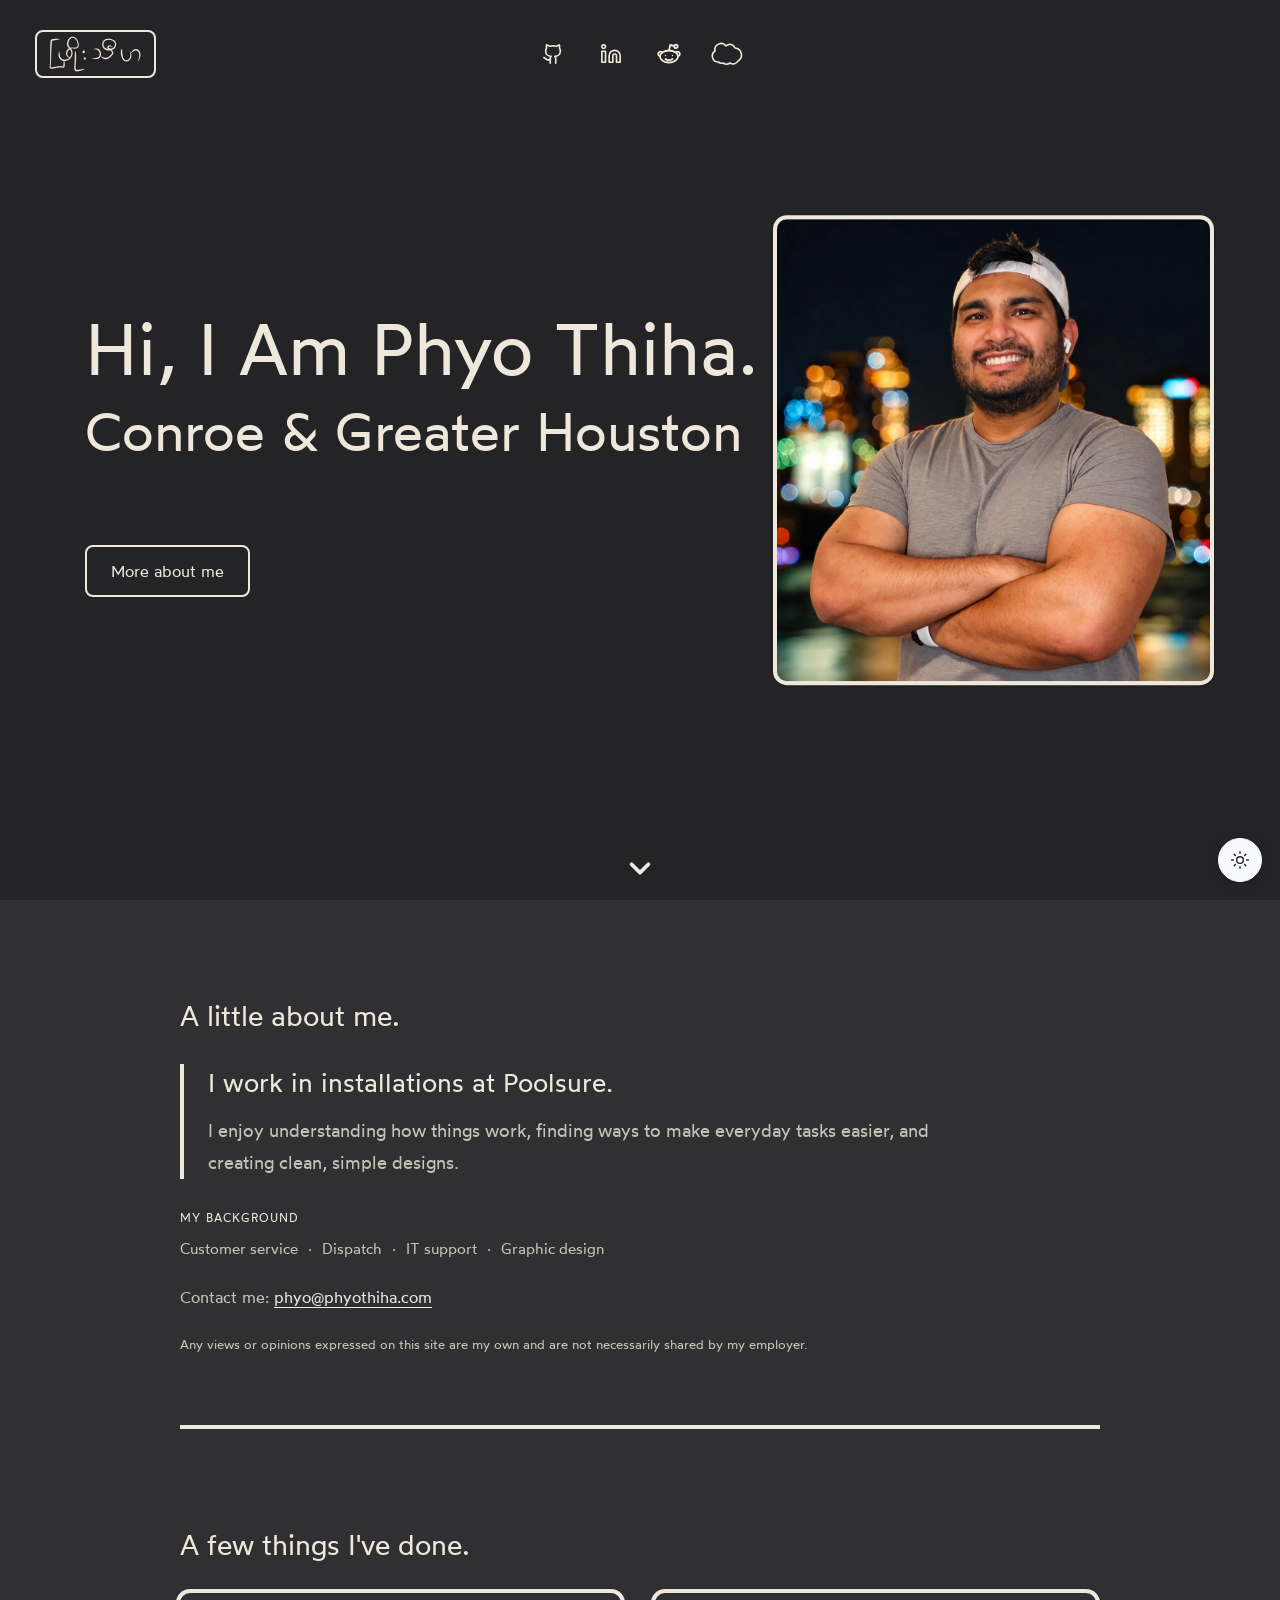
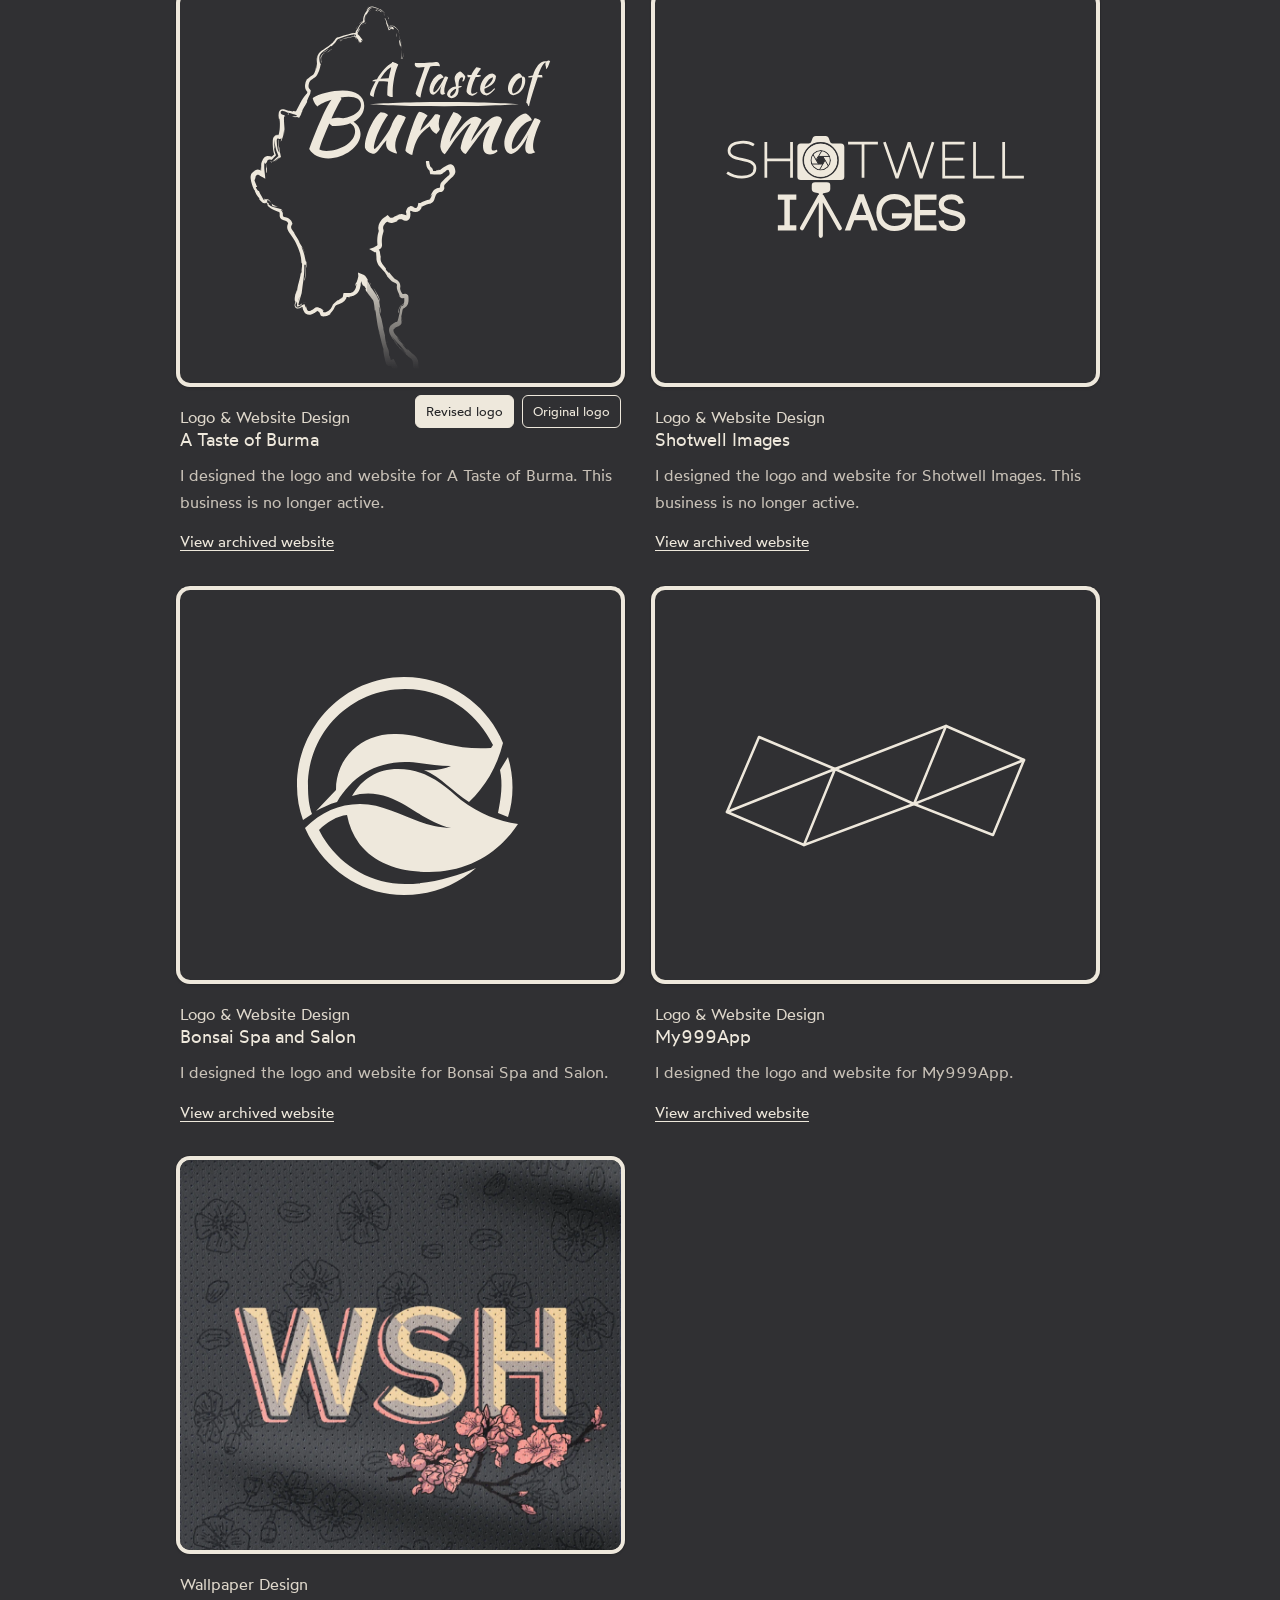
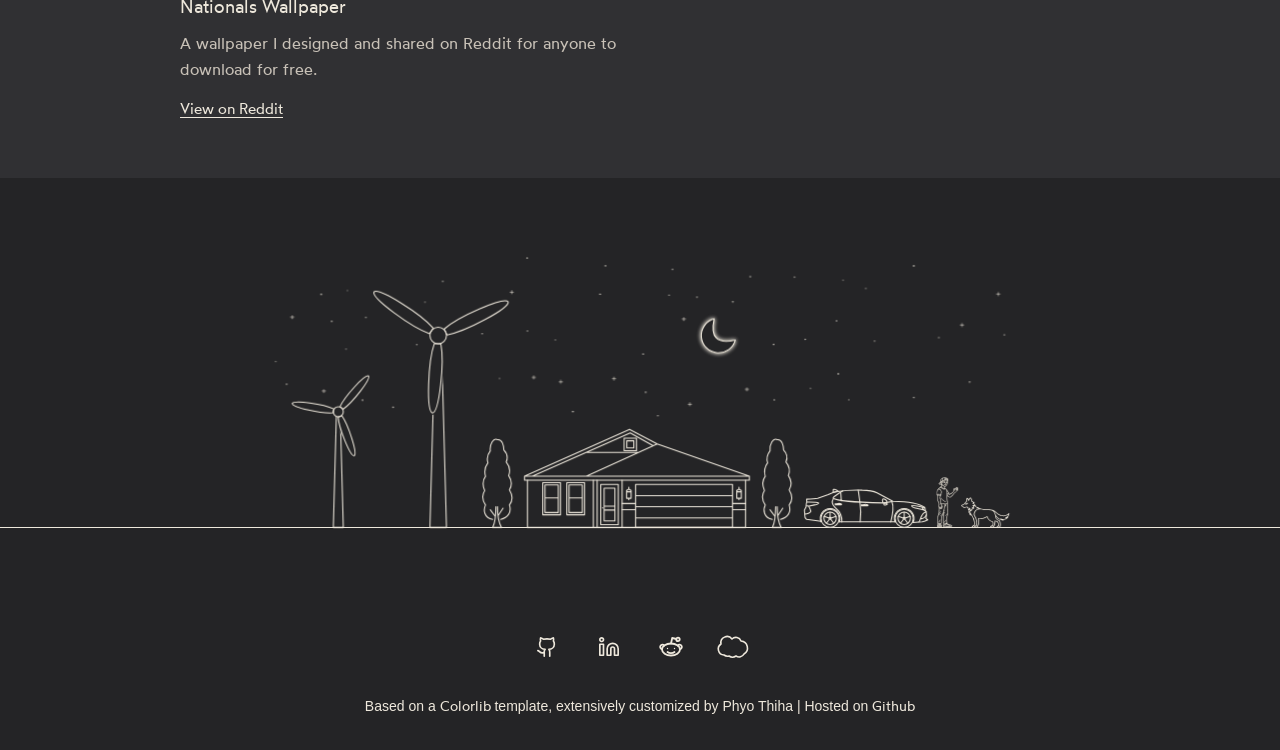
==== commit 691bf854: "Hide closed logo viewer and center its close icon" ====
--- a/index.html
+++ b/index.html
@@ -781,7 +781,7 @@
 <script src="js/car.js"></script>
 <script src="js/nationals-thumbnail.js"></script>
 <dialog id="logo-viewer" aria-labelledby="logo-viewer-title">
-  <div class="logo-viewer-header"><h2 id="logo-viewer-title"></h2><button type="button" class="logo-viewer-close" aria-label="Close enlarged logo">&times;</button></div>
+  <div class="logo-viewer-header"><h2 id="logo-viewer-title"></h2><button type="button" class="logo-viewer-close" aria-label="Close enlarged logo"><svg aria-hidden="true" width="18" height="18" viewBox="0 0 24 24" fill="none" stroke="currentColor" stroke-width="2.5" stroke-linecap="round"><path d="M6 6l12 12M18 6L6 18"/></svg></button></div>
   <img class="logo-viewer-image" alt="">
 </dialog>
 <script src="js/logo-viewer.js"></script>
--- a/css/logo-viewer.css
+++ b/css/logo-viewer.css
@@ -1,4 +1,6 @@
 /* Enlarged project artwork; caption links continue to open archived websites. */
+/* Bootstrap resets dialog to display:block, including closed dialogs. */
+#logo-viewer:not([open]) { display: none; }
 #logo-viewer { width: min(900px, calc(100vw - 32px)); max-width: none; max-height: calc(100dvh - 32px); padding: 20px; border: 1px solid currentColor; border-radius: 12px; background: #303033; color: #eee8dc; overflow: auto; }
 #logo-viewer::backdrop { background: rgb(0 0 0 / .75); }
 html[data-theme="light"] #logo-viewer { background: #f8fafc; color: #373432; }
@@ -9,3 +11,7 @@
 .logo-viewer-image { display: block; width: 100%; height: auto; max-height: calc(100dvh - 140px); object-fit: contain; }
 html:has(#logo-viewer[open]) { overflow: hidden; }
 [data-logo-viewer] { cursor: zoom-in; }
+
+/* Center the close mark independently of font metrics and browser button padding. */
+#logo-viewer .logo-viewer-close { display: flex; align-items: center; justify-content: center; padding: 0; line-height: 1; box-sizing: border-box; }
+#logo-viewer .logo-viewer-close svg { display: block; flex: none; pointer-events: none; }
